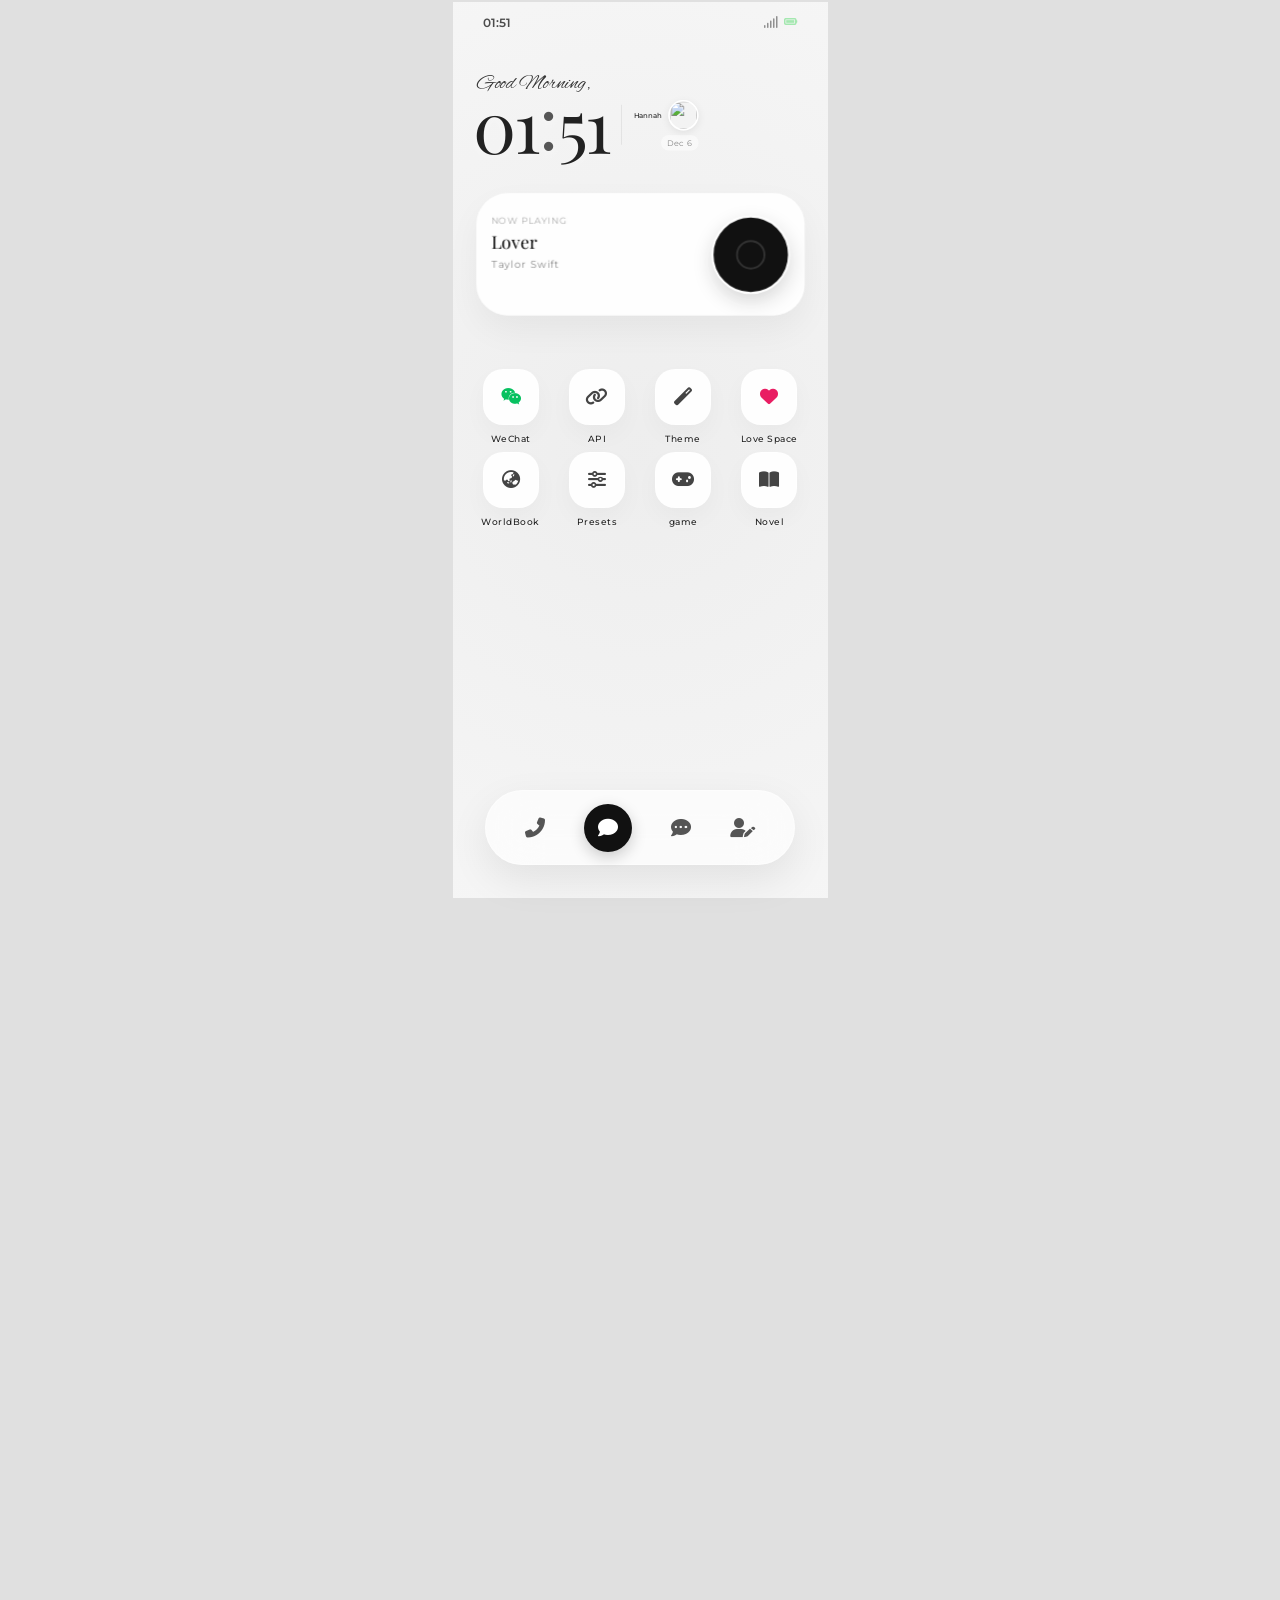
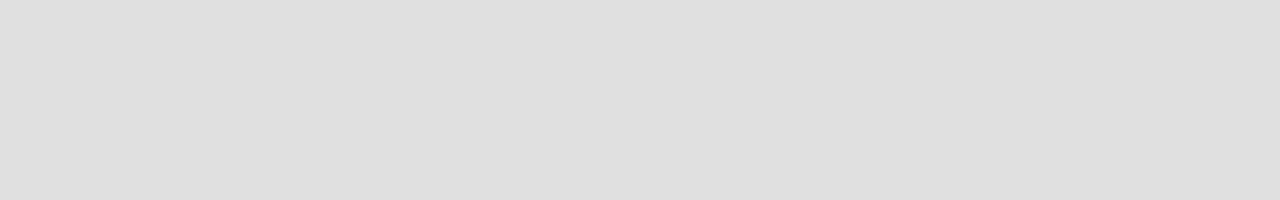
==== index.html @ 07a8fa0e "Update local files" ====
<!DOCTYPE html>
<html lang="zh-CN">
<head>
    <meta charset="UTF-8">
    <!-- 关键修改：加入 viewport-fit=cover -->
    <meta name="viewport" content="width=device-width, initial-scale=1.0, maximum-scale=1.0, user-scalable=no, viewport-fit=cover">

    <title>my Beeper</title>
    
    <!-- ... 原有的 CSS 引用 ... -->

    <!-- PWA 图标及全屏支持 -->
    <link rel="manifest" href="manifest.json">
    <meta name="apple-mobile-web-app-capable" content="yes">
    <meta name="mobile-web-app-capable" content="yes">

    <meta name="apple-mobile-web-app-status-bar-style" content="black-translucent">
    <meta name="apple-mobile-web-app-title" content="My Beeper">
    <link rel="icon" type="image/png" sizes="192x192" href="icon.png">
    <link rel="apple-touch-icon" sizes="192x192" href="icon.png">
    <!-- 外部字体和图标 -->
    <link href="https://fonts.googleapis.com/css2?family=Alex+Brush&family=Montserrat:wght@200;300;400;500;700&family=Playfair+Display:ital,wght@0,400;0,500;0,700;1,400;1,700&display=swap" rel="stylesheet">
    <link id="fa-main-css" rel="stylesheet" href="https://cdnjs.cloudflare.com/ajax/libs/font-awesome/6.4.2/css/all.min.css" crossorigin="anonymous" referrerpolicy="no-referrer">
    <script>
    (function(){
      function faLoaded(){
        var i=document.createElement('i');
        i.className='fas fa-check';
        i.style.cssText='position:fixed;visibility:hidden;top:-9999px;font-family:unset';
        document.head.appendChild(i);
        var ok=window.getComputedStyle(i,'::before').getPropertyValue('font-family').indexOf('Font Awesome')!==-1;
        document.head.removeChild(i);
        return ok;
      }
      function tryFallback(){
        if(!faLoaded()){
          var l=document.createElement('link');
          l.rel='stylesheet';
          l.href='https://cdn.jsdelivr.net/npm/@fortawesome/fontawesome-free@6.4.2/css/all.min.css';
          l.crossOrigin='anonymous';
          document.head.appendChild(l);
        }
      }
      var el=document.getElementById('fa-main-css');
      if(el){el.addEventListener('load',function(){setTimeout(tryFallback,300);});el.addEventListener('error',tryFallback);}
      else{setTimeout(tryFallback,2000);}
    })();
    </script>
    
    <!-- 本地样式表 -->
    <link rel="stylesheet" href="css/base.css">
    <link rel="stylesheet" href="css/style.css">
    <link rel="stylesheet" href="css/animations.css">
    <link rel="stylesheet" href="css/video_call.css">
    <link rel="stylesheet" href="css/music.css">
    <link rel="stylesheet" href="css/bubble.css">
    <link rel="stylesheet" href="css/modules.css">
    <link rel="stylesheet" href="css/galgame.css">
    <link rel="stylesheet" href="css/tracker.css">
    <link rel="stylesheet" href="css/novel.css">
    <link rel="stylesheet" href="css/floatpet.css">
    <link rel="stylesheet" href="css/sms_phone.css">
    <link rel="stylesheet" href="css/nexus.css">
    <link rel="stylesheet" href="css/favorites.css">
    <link rel="stylesheet" href="css/overrides.css">
    <link rel="stylesheet" href="css/desktop_sort.css">
    <link rel="stylesheet" href="css/files.css">
    <link rel="stylesheet" href="css/forum.css">
        <!-- 新增：读取 DOCX 需要的库 -->
    <script src="https://cdnjs.cloudflare.com/ajax/libs/mammoth/1.4.21/mammoth.browser.min.js" crossorigin="anonymous"></script>

    <!-- [新增] 这里专门用来放你输入的自定义CSS -->
    <style id="dynamic-custom-css"></style>
    <!-- [新增] 全局聊天 CSS (作用于所有聊天界面) -->
    <style id="dynamic-global-chat-css"></style>

</head>
<body>


    <div class="phone">
        <div class="ambient-bg"></div>
               <!-- === [韩系气泡弹出版] my beeper === -->
        <link href="https://fonts.googleapis.com/css2?family=Quicksand:wght@500;700&display=swap" rel="stylesheet">
        <div id="boot-screen">
            <div class="boot-container">
                
                <!-- 纯CSS绘制的韩系白色传呼机 -->
                <div class="white-pager">
                    
                    <!-- 🌟 新增：超明显的Q弹气泡 -->
                    <div class="pager-bubble">
                        <i class="fas fa-comment-dots"></i> new message!
                    </div>

                    <div class="wp-antenna"></div>

                    <!-- 屏幕区域 -->
                    <div class="wp-screen">
                        <!-- 两个状态：等待时 和 收到消息时 -->
                        <span class="wp-text-wait">...</span>
                        <span class="wp-text-smile">( • ᴗ • )</span>
                    </div>

                    <!-- 底部扬声器与按键 -->
                    <div class="wp-bottom">
                        <div class="wp-speaker">
                            <span></span><span></span><span></span><span></span>
                        </div>
                        <div class="wp-buttons">
                            <div class="wp-btn"></div>
                            <div class="wp-btn"></div>
                            <div class="wp-btn wp-btn-pink"></div>
                        </div>
                    </div>
                </div>

                <!-- 名字排版 (全小写韩系圆润体) -->
                <div class="boot-text-group">
                    <div class="b-main-title">my beeper</div>
                    <div class="b-sub-title">designed by weiwei</div>
                </div>

            </div>
        </div>



        <div class="status-bar" id="global-status-bar">
            <span id="sb-time-display" style="font-weight:600;"></span>
            <div style="display:flex; gap:6px; opacity:0.6;">
                <i class="fas fa-signal"></i>
                <i class="fas fa-battery-three-quarters" id="sb-battery-icon"></i>
            </div>
        </div>
                <div class="screen-container" id="screen">
            
            <!-- === 第一页 (P1): 主页 & 基础APP === -->
            <div class="page ds-flat" id="p1">
                <div class="unified-header-widget widget-4x2 sortable-item">
                    <div class="greeting-text" id="greetingText"></div>
                    <div class="clock-profile-combo">
                        <div class="time-block">
                            <span id="h">14</span><span class="time-colon">:</span><span id="m">30</span>
                        </div>
                        <div class="vertical-divider"></div>
                        <div class="profile-stack">
                            <div class="mini-profile-row">
                                <div class="editable-name" contenteditable="true">Hannah</div>
                                <div class="avatar-circle-sm" data-edit-key="avatar" onclick="triggerChangeImage(this, 'img')">
                                    <img src="https://images.unsplash.com/photo-1544005313-94ddf0286df2?q=80&w=200&auto=format&fit=crop">
                                </div>
                            </div>
                            <div class="date-pill" id="fullDate">Jan 30</div>
                        </div>
                    </div>
                </div>

                <div class="music-widget widget-4x2 sortable-item" id="home-music-widget" onclick="openMusicPlayer()">
                    <div class="music-info">
                        <div style="font-size:9px; color:#aaa; margin-bottom:5px; letter-spacing:1px;">NOW PLAYING</div>
                        <div class="music-title" id="home-music-title" contenteditable="true" onclick="event.stopPropagation()" onblur="saveHomeMusicText()">Lover</div>
                        <div class="music-artist" id="home-music-artist" contenteditable="true" onclick="event.stopPropagation()" onblur="saveHomeMusicText()">Taylor Swift</div>
                        <div class="wave-box"><div class="wave"></div><div class="wave"></div><div class="wave"></div><div class="wave"></div></div>
                    </div>
                    <div class="vinyl-record">
                        <div class="vinyl-inner" data-edit-key="music" onclick="event.stopPropagation(); triggerChangeImage(this, 'bg')"></div>
                    </div>
                </div>

                <div class="app-cell widget-1x1 sortable-item" data-app-id="wechat" onclick="openWeChatApp()"><div class="icon-box"><i class="fab fa-weixin" style="color:#07c160;"></i></div><span class="app-label">WeChat</span></div>
                <div class="app-cell widget-1x1 sortable-item" data-app-id="api" onclick="toggleSettings()"><div class="icon-box"><i class="fas fa-link"></i></div><span class="app-label">API</span></div>
                <div class="app-cell widget-1x1 sortable-item" data-app-id="theme" onclick="toggleSettings('theme')"><div class="icon-box"><i class="fas fa-magic"></i></div><span class="app-label">Theme</span></div>
                <div class="app-cell widget-1x1 sortable-item" data-app-id="lovespace" onclick="openLoveSpaceApp()"><div class="icon-box"><i class="fas fa-heart" style="color:#e91e63;"></i></div><span class="app-label">Love Space</span></div>
                <div class="app-cell widget-1x1 sortable-item" data-app-id="worldbook"><div class="icon-box"><i class="fas fa-globe-asia"></i></div><span class="app-label">WorldBook</span></div>
                <div class="app-cell widget-1x1 sortable-item" data-app-id="presets" onclick="openPresetsApp()"><div class="icon-box"><i class="fas fa-sliders-h"></i></div><span class="app-label">Presets</span></div>
                <div class="app-cell widget-1x1 sortable-item" data-app-id="game" onclick="openGameApp()"><div class="icon-box"><i class="fas fa-gamepad"></i></div><span class="app-label">game</span></div>
                <div class="app-cell widget-1x1 sortable-item" data-app-id="novel" onclick="openNovelApp()"><div class="icon-box"><i class="fas fa-book-open"></i></div><span class="app-label">Novel</span></div>
            </div>

            <!-- === 第二页 (P2): 相册 & 直播 === -->
            <div class="page ds-flat" id="p2">
                <div class="widget-4x1 sortable-item" style="text-align:center;">
                    <div class="app-label" style="font-family:'Alex Brush'; font-size:36px;" contenteditable="true">Our Memories</div>
                    <div style="font-size:10px; color:#999; letter-spacing:2px; text-transform:uppercase;">Collect Moments</div>
                </div>

                <div class="photo-stack widget-4x3 sortable-item">
                    <div class="stack-item"><img src="https://images.unsplash.com/photo-1529626455594-4ff0802cfb7e?q=80&w=200&auto=format&fit=crop" data-edit-key="photo1" onclick="triggerChangeImage(this, 'self')"></div>
                    <div class="stack-item"><img src="https://images.unsplash.com/photo-1516975080664-ed2fc6a32937?q=80&w=200&auto=format&fit=crop" data-edit-key="photo2" onclick="triggerChangeImage(this, 'self')"></div>
                    <div class="stack-item"><img src="https://images.unsplash.com/photo-1519681393784-d120267933ba?q=80&w=200&auto=format&fit=crop" data-edit-key="photo3" onclick="triggerChangeImage(this, 'self')"></div>
                </div>

                <div class="app-cell widget-1x1 sortable-item" data-app-id="pay" onclick="openPayApp()"><div class="icon-box"><i class="fas fa-qrcode"></i></div><span class="app-label">Pay</span></div>
                <div class="app-cell widget-1x1 sortable-item" data-app-id="map" onclick="openMapApp()"><div class="icon-box"><i class="fas fa-map-marker-alt"></i></div><span class="app-label">Map</span></div>
                <div class="app-cell widget-1x1 sortable-item" data-app-id="live" onclick="openLiveApp()"><div class="icon-box" style="background: #fff; border: 1px solid rgba(0,0,0,0.03); box-shadow: 0 10px 25px rgba(0,0,0,0.02);"><i class="fas fa-satellite-dish" style="color: #111;"></i></div><span class="app-label" style="font-weight:600; color:#333;">LIVE.</span></div>
                <div class="app-cell widget-1x1 sortable-item" data-app-id="cam"><div class="icon-box"><i class="fas fa-camera"></i></div><span class="app-label">Cam</span></div>
            </div>

            <!-- === 第三页 (P3): 韩系CD机 + 实用APP === -->
            <div class="page ds-flat" id="p3">
                <div class="k-mood-board widget-4x4 sortable-item">
                    <div class="k-cd-player">
                        <div class="k-disc-wrap">
                            <div class="k-disc" data-edit-key="k_cd_cover" onclick="triggerChangeImage(this, 'bg')" style="background-image: url('https://images.unsplash.com/photo-1511379938547-c1f69419868d?q=80&w=200&auto=format&fit=crop');"><div class="k-disc-center"></div></div>
                        </div>
                        <div class="k-song-info">
                            <div class="k-play-btn"><i class="fas fa-play"></i></div>
                            <div style="flex:1;">
                                <div contenteditable="true" class="k-song-title" id="p3-song">Palette</div>
                                <div contenteditable="true" class="k-artist" id="p3-artist">IU (아이유)</div>
                            </div>
                        </div>
                    </div>
                    <div class="k-polaroid">
                        <div class="k-tape"></div>
                        <div class="k-photo-frame" data-edit-key="k_polaroid_img" onclick="triggerChangeImage(this, 'bg')" style="background-image: url('https://images.unsplash.com/photo-1516483638261-f4dbaf036963?q=80&w=300&auto=format&fit=crop');"></div>
                        <div class="k-handwriting" contenteditable="true" id="p3-handwriting">Vibe ☁️</div>
                    </div>
                </div>

                <div class="app-cell widget-1x1 sortable-item" data-app-id="galgame" onclick="openGalgameApp()"><div class="icon-box"><i class="fas fa-gamepad"></i></div><span class="app-label">Galgame</span></div>
                <div class="app-cell widget-1x1 sortable-item" data-app-id="pet" onclick="openPetApp()"><div class="icon-box"><i class="fas fa-paw"></i></div><span class="app-label">Pet</span></div>
                <div class="app-cell widget-1x1 sortable-item" data-app-id="tracker" onclick="TrackerApp.open()"><div class="icon-box"><i class="fas fa-user-secret"></i></div><span class="app-label">Spy</span></div>
                <div class="app-cell widget-1x1 sortable-item" data-app-id="mihuashi" onclick="alert('画师列表...')"><div class="icon-box"><i class="fas fa-palette"></i></div><span class="app-label">Art</span></div>
                <div class="app-cell widget-1x1 sortable-item" data-app-id="divination" onclick="alert('今日运势：大吉')"><div class="icon-box"><i class="fas fa-star-half-alt"></i></div><span class="app-label">Fate</span></div>
                <div class="app-cell widget-1x1 sortable-item" data-app-id="myhome" onclick="alert('进入家园...')"><div class="icon-box"><i class="fas fa-home"></i></div><span class="app-label">Home</span></div>
                <div class="app-cell widget-1x1 sortable-item" data-app-id="calendar" onclick="alert('日历')"><div class="icon-box"><i class="fas fa-calendar"></i></div><span class="app-label">Calendar</span></div>
                <div class="app-cell widget-1x1 sortable-item" data-app-id="bubble" onclick="openBubbleApp()"><div class="icon-box"><i class="far fa-comments"></i></div><span class="app-label">Bubble</span></div>
            </div> 

            <!-- === 第四页 (P4): 生活记录 & 电子小票 === -->
            <div class="page ds-flat" id="p4">
                <div class="collection-ticker-widget widget-4x1 sortable-item" style="transform: scale(0.95); transform-origin: top center;">
                    <div class="ticker-icon"><i class="fas fa-quote-left"></i></div>
                    <div class="ticker-wrapper">
                        <div class="ticker-content">
                            <span>记得给阳台的花浇水</span><span class="dot">•</span>
                            <span>下周五去看展</span><span class="dot">•</span>
                            <span>密码 123456</span><span class="dot">•</span>
                            <span>Stay foolish</span><span class="dot">•</span>
                            <span>买猫粮</span><span class="dot">•</span>
                        </div>
                                        <div class="ticker-content">
                                            <span>记得给阳台的花浇水</span><span class="dot">·</span>
                                            <span>下周五去看展</span><span class="dot">·</span>
                                            <span>密码 123456</span><span class="dot">·</span>
                                            <span>Stay foolish</span><span class="dot">·</span>
                                            <span>买猫粮</span><span class="dot">·</span>
                                        </div>
                                    </div>
                    <div class="ticker-img-circle">
                        <img src="https://images.unsplash.com/photo-1517841905240-472988babdf9?q=80&w=200&auto=format&fit=crop" data-edit-key="p4_ticker_img" onclick="triggerChangeImage(this, 'self')">
                    </div>
                </div>

                <div class="receipt-widget short-version widget-4x3 sortable-item" style="transform: scale(0.95); transform-origin: top center;">
                    <div class="receipt-hole"></div>
                    <div class="receipt-header">
                        <div class="receipt-title">RECEIPT</div>
                        <div class="receipt-date">NO.2026-02-22</div>
                    </div>
                    <div class="receipt-divider-dashed"></div>
                    <div class="receipt-list">
                        <div class="receipt-item" onclick="openSimulatedApp('taobao')">
                            <div class="r-item-name"><span class="r-qty">01</span><span>SHOPPING (Taobao)</span></div>
                            <div class="r-item-price">OPEN <i class="fas fa-chevron-right" style="font-size:8px;"></i></div>
                        </div>
                        <div class="receipt-item" onclick="openSimulatedApp('meituan')">
                            <div class="r-item-name"><span class="r-qty">02</span><span>DELIVERY (Meituan)</span></div>
                            <div class="r-item-price">OPEN <i class="fas fa-chevron-right" style="font-size:8px;"></i></div>
                        </div>
                    </div>
                    <div class="receipt-divider-line"></div>
                    <div class="receipt-footer">
                        <div class="receipt-total"><span>TOTAL</span><span style="font-weight:700;">¥ 999.00</span></div>
                        <div class="receipt-barcode">||| || ||| | |||| || || | |||| |||</div>
                    </div>
                </div>

                <div class="app-cell widget-1x1 sortable-item" data-app-id="forum" onclick="openForumApp()"><div class="icon-box" style="background:#fff; color:#111;"><i class="fas fa-comments"></i></div><span class="app-label">Forum</span></div>
                <div class="app-cell widget-1x1 sortable-item" data-app-id="files" onclick="openFilesApp()"><div class="icon-box"><i class="far fa-folder"></i></div><span class="app-label">Files</span></div>
                <div class="app-cell widget-1x1 sortable-item" data-app-id="backpack" onclick="openBackpackApp()"><div class="icon-box"><i class="fas fa-bag-shopping" style="color:#f59e0b;"></i></div><span class="app-label">Backpack</span></div>
                <div class="app-cell widget-1x1 sortable-item" style="opacity:0.3;"><div class="icon-box" style="border:1px dashed #ccc; box-shadow:none;"><i class="fas fa-plus"></i></div></div>
            </div>

        </div>

  
     <!-- 小组件库面板 -->
        <div id="widget-library" style="z-index: 1000000000; position: absolute;">
            <div class="k-modal-header" style="border-bottom: none; padding-top: 15px; flex-shrink: 0;">
                <i class="fas fa-chevron-down" onclick="closeWidgetLibrary()" style="font-size: 18px; cursor: pointer;"></i>
                <span style="font-size: 16px; font-weight: 700;">添加小组件</span>
                <div style="width: 20px;"></div>
            </div>
            <div style="display: flex; padding: 0 16px; margin-bottom: 15px; border-bottom: 1px solid #f0f0f0; overflow-x: auto; white-space: nowrap; flex-shrink: 0;">
                <button class="wl-tab active" onclick="switchWidgetCategory('system', this)">时钟</button>
                <button class="wl-tab" onclick="switchWidgetCategory('aesthetic', this)">照片</button>
                <button class="wl-tab" onclick="switchWidgetCategory('text', this)">文字</button>
                <button class="wl-tab" onclick="switchWidgetCategory('media', this)">音乐</button>
                <button class="wl-tab" onclick="switchWidgetCategory('tool', this)">工具</button>
                <button class="wl-tab" onclick="switchWidgetCategory('custom', this)">自定义</button>
            </div>
            
           <div style="flex:1; overflow-y:auto; padding-bottom: 30px;">

                <!-- 时钟 (System -> 时钟) -->
                <div id="wl-content-system" class="wc-body-container" style="padding: 0 16px;">
                    <div class="wl-item" onclick="addWidget('k-time-carousel', 'widget-4x2')" style="grid-column: span 2;">
                        <div class="wl-preview" style="height: auto; width: 100%; border-radius: 16px; overflow: hidden; display: flex; align-items: center; justify-content: center; background: transparent; padding: 10px; box-sizing: border-box;">
                            <div style="transform: scale(0.45); transform-origin: center; pointer-events: none; width: 340px; height: 150px;">
                                <div class="k-time-carousel-widget widget-4x2" style="margin: 0; height: 100%;">
                                    <div class="tc-left">
                                        <div class="tc-time" contenteditable="true" onclick="event.stopPropagation()" onblur="if(window.DesktopSort && window.DesktopSort.saveOrder) window.DesktopSort.saveOrder()">14:30</div>
                                        <div class="tc-date" contenteditable="true" onclick="event.stopPropagation()" onblur="if(window.DesktopSort && window.DesktopSort.saveOrder) window.DesktopSort.saveOrder()">Sun, Apr 05</div>
                                    </div>
                                    <div class="tc-right">
                                       <div class="tc-img" data-edit-key="tcimg_default" onclick="event.stopPropagation(); triggerChangeImage(this, 'bg')" style="background-image:url('https://images.unsplash.com/photo-1516483638261-f4dbaf036963?q=80&w=300&auto=format&fit=crop')"></div>
                                        <div class="tc-text" contenteditable="true" onclick="event.stopPropagation()" onblur="if(window.DesktopSort && window.DesktopSort.saveOrder) window.DesktopSort.saveOrder()">Good Afternoon ☕️</div>
                                    </div>
                                </div>
                            </div>
                        </div>
                        <div class="wl-info" style="margin-top: 10px;">碎片时光 <span style="display:inline-block; margin-left:4px; padding:2px 6px; background:#f0f0f0; border-radius:4px; font-size:10px; color:#888;">4×2</span></div>
                    </div>
                    
                    <div class="wl-item" onclick="addWidget('k-dday', 'widget-2x2')">
                        <div class="wl-preview" style="height: auto; width: 100%; border-radius: 16px; overflow: hidden; display: flex; align-items: center; justify-content: center; background: transparent; padding: 10px; box-sizing: border-box;">
                            <div style="transform: scale(0.45); transform-origin: center; pointer-events: none; width: 160px; height: 160px;">
                                <div class="k-dday-widget widget-2x2" style="margin: 0; height: 100%;">
                                    <div class="k-dday-title">Anniversary</div>
                                    <div class="k-dday-days">100</div>
                                    <div class="k-dday-heart">❤️</div>
                                </div>
                            </div>
                        </div>
                        <div class="wl-info" style="margin-top: 10px;">纪念日倒数 <span style="display:inline-block; margin-left:4px; padding:2px 6px; background:#f0f0f0; border-radius:4px; font-size:10px; color:#888;">2×2</span></div>
                    </div>
                     <div class="wl-item" onclick="addWidget('unified-header', 'widget-4x2')" style="grid-column: span 2;">
                        <div class="wl-preview" style="height: auto; width: 100%; border-radius: 16px; overflow: hidden; display: flex; align-items: center; justify-content: center; background: transparent; padding: 10px; box-sizing: border-box;">
                            <div style="transform: scale(0.45); transform-origin: center; pointer-events: none; width: 340px; height: 150px;">
                                <div class="unified-header-widget widget-4x2" style="margin: 0; height: 100%;">
                                    <div class="greeting-text">Good Morning</div>
                                    <div class="clock-profile-combo">
                                        <div class="time-block">
                                            <span>14</span><span class="time-colon">:</span><span>30</span>
                                        </div>
                                        <div class="vertical-divider"></div>
                                        <div class="profile-stack">
                                            <div class="mini-profile-row">
                                                <div class="editable-name">Hannah</div>
                                                <div class="avatar-circle-sm">
                                                    <img src="https://images.unsplash.com/photo-1544005313-94ddf0286df2?q=80&w=200&auto=format&fit=crop">
                                                </div>
                                            </div>
                                            <div class="date-pill">Jan 30</div>
                                        </div>
                                    </div>
                                </div>
                            </div>
                        </div>
                        <div class="wl-info" style="margin-top: 10px;">个人主页时钟 <span style="display:inline-block; margin-left:4px; padding:2px 6px; background:#f0f0f0; border-radius:4px; font-size:10px; color:#888;">4×2</span></div>
                    </div>
                </div>

                <!-- 照片 (Aesthetic -> 照片) -->
                <div id="wl-content-aesthetic" class="wc-body-container" style="padding: 0 16px; display: none;">
                    <div class="wl-item" onclick="addWidget('k-badge', 'widget-2x2')">
                        <div class="wl-preview" style="height: auto; width: 100%; border-radius: 16px; overflow: hidden; display: flex; align-items: center; justify-content: center; background: transparent; padding: 10px; box-sizing: border-box;">
                            <div style="transform: scale(0.45); transform-origin: center; pointer-events: none; width: 160px; height: 160px;">
                                <div class="k-badge-widget widget-2x2" style="margin: 0; height: 100%;">
                                    <div class="badge-lace"></div>
                                    <div class="badge-inner" style="background-image:url('https://images.unsplash.com/photo-1534528741775-53994a69daeb?q=80&w=200&auto=format&fit=crop')"></div>
                                </div>
                            </div>
                        </div>
                        <div class="wl-info" style="margin-top: 10px;">镭射吧唧 <span style="display:inline-block; margin-left:4px; padding:2px 6px; background:#f0f0f0; border-radius:4px; font-size:10px; color:#888;">2×2</span></div>
                    </div>

                    <div class="wl-item" onclick="addWidget('k-profile-card', 'widget-4x2')" style="grid-column: span 2;">
                        <div class="wl-preview" style="height: auto; width: 100%; border-radius: 16px; overflow: hidden; display: flex; align-items: center; justify-content: center; background: transparent; padding: 10px; box-sizing: border-box;">
                            <div style="transform: scale(0.45); transform-origin: center; pointer-events: none; width: 340px; height: 150px;">
                                <div class="k-profile-card-widget widget-4x2" style="margin: 0; height: 100%;">
                                    <div class="pc-avatar-wrap">
                                        <div class="pc-avatar" style="background-image:url('https://images.unsplash.com/photo-1544005313-94ddf0286df2?q=80&w=200&auto=format&fit=crop')"></div>
                                    </div>
                                    <div class="pc-info">
                                        <div class="pc-name" contenteditable="true" onclick="event.stopPropagation()" onblur="if(window.DesktopSort && window.DesktopSort.saveOrder) window.DesktopSort.saveOrder()">Hannah</div>
                                        <div class="pc-sign" contenteditable="true" onclick="event.stopPropagation()" onblur="if(window.DesktopSort && window.DesktopSort.saveOrder) window.DesktopSort.saveOrder()">Dreamer ☁️ & Creator</div>
                                    </div>
                                    <div class="pc-tag">PROFILE</div>
                                </div>
                            </div>
                        </div>
                        <div class="wl-info" style="margin-top: 10px;">个人名片 <span style="display:inline-block; margin-left:4px; padding:2px 6px; background:#f0f0f0; border-radius:4px; font-size:10px; color:#888;">4×2</span></div>
                    </div>

                    <div class="wl-item" onclick="addWidget('k-train-ticket', 'widget-4x2')" style="grid-column: span 2;">
                        <div class="wl-preview" style="height: auto; width: 100%; border-radius: 16px; overflow: hidden; display: flex; align-items: center; justify-content: center; background: transparent; padding: 10px; box-sizing: border-box;">
                            <div style="transform: scale(0.45); transform-origin: center; pointer-events: none; width: 340px; height: 150px;">
                                <div class="k-train-ticket-widget widget-4x2" style="margin: 0; height: 100%;">
                                    <div class="tt-top"><span>Train Ticket</span><span>No.0824</span></div>
                                    <div class="tt-middle"><div class="tt-station">Reality</div><div class="tt-arrow">➔</div><div class="tt-station">Dream</div></div>
                                    <div class="tt-bottom">DATE: 2026.04.05</div>
                                </div>
                            </div>
                        </div>
                        <div class="wl-info">复古列车票 (4x2)</div>
                    </div>
                    
                    <div class="wl-item" onclick="addWidget('k-photocard', 'widget-2x3')">
                        <div class="wl-preview" style="height: auto; width: 100%; border-radius: 16px; overflow: hidden; display: flex; align-items: center; justify-content: center; background: transparent; padding: 10px; box-sizing: border-box;">
                            <div style="transform: scale(0.45); transform-origin: center; pointer-events: none; width: 160px; height: 230px;">
                                <div class="k-photocard-widget widget-2x3" style="margin: 0; height: 100%;">
                                    <div class="pc-img" style="background-image: url('https://images.unsplash.com/photo-1534528741775-53994a69daeb?q=80&w=200');"></div>
                                    <div class="pc-name">Love</div>
                                </div>
                            </div>
                        </div>
                        <div class="wl-info">镭射小卡 (2x3)</div>
                    </div>

                    <div class="wl-item" onclick="addWidget('k-four-cuts', 'widget-2x4')">
                        <div class="wl-preview" style="height: auto; width: 100%; border-radius: 16px; overflow: hidden; display: flex; align-items: center; justify-content: center; background: transparent; padding: 10px; box-sizing: border-box;">
                            <div style="transform: scale(0.45); transform-origin: center; pointer-events: none; width: 160px; height: 310px;">
                                <div class="k-four-cuts-widget widget-2x4" style="margin: 0; height: 100%;">
                                    <div class="fc-photo" style="background-image: url('https://images.unsplash.com/photo-1517841905240-472988babdf9?q=80&w=200');"></div>
                                    <div class="fc-photo" style="background-image: url('https://images.unsplash.com/photo-1529626455594-4ff0802cfb7e?q=80&w=200');"></div>
                                    <div class="fc-photo" style="background-image: url('https://images.unsplash.com/photo-1516975080664-ed2fc6a32937?q=80&w=200');"></div>
                                    <div class="fc-photo" style="background-image: url('https://images.unsplash.com/photo-1519681393784-d120267933ba?q=80&w=200');"></div>
                                    <div class="fc-text">Life 4 Cuts</div>
                                </div>
                            </div>
                        </div>
                        <div class="wl-info" style="margin-top: 10px;">人生四格 <span style="display:inline-block; margin-left:4px; padding:2px 6px; background:#f0f0f0; border-radius:4px; font-size:10px; color:#888;">2×4</span></div>
                    </div>
                    <div class="wl-item" onclick="addWidget('k-scrapbook', 'widget-4x3')" style="grid-column: span 2;">
                        <div class="wl-preview" style="height: auto; width: 100%; border-radius: 16px; overflow: hidden; display: flex; align-items: center; justify-content: center; background: transparent; padding: 10px; box-sizing: border-box;">
                            <div style="transform: scale(0.45); transform-origin: center; pointer-events: none; width: 340px; height: 230px;">
                                <div class="k-scrapbook-widget widget-4x3" style="margin: 0; height: 100%;">
                                    <div class="sb-title">Memory</div>
                                    <div class="sb-text">Good times with you. We made it happen!</div>
                                    <div class="sb-tape"></div>
                                    <div class="sb-photo" style="background-image: url('https://images.unsplash.com/photo-1490730141103-6cac27aaab94?q=80&w=300');"></div>
                                </div>
                            </div>
                        </div>
                        <div class="wl-info" style="margin-top: 10px;">撕纸手账 <span style="display:inline-block; margin-left:4px; padding:2px 6px; background:#f0f0f0; border-radius:4px; font-size:10px; color:#888;">4×3</span></div>
                    </div>
                    <div class="wl-item" onclick="addWidget('k-keyring', 'widget-2x3')">
                        <div class="wl-preview" style="height: auto; width: 100%; border-radius: 16px; overflow: hidden; display: flex; align-items: center; justify-content: center; background: transparent; padding: 10px; box-sizing: border-box;">
                            <div style="transform: scale(0.45); transform-origin: center; pointer-events: none; width: 160px; height: 230px;">
                                <div class="k-keyring-widget widget-2x3" style="margin: 0; height: 100%;">
                                    <div class="kr-ring"></div>
                                    <div class="kr-hole"></div>
                                    <div class="kr-img" style="background-image: url('https://images.unsplash.com/photo-1534528741775-53994a69daeb?q=80&w=200');"></div>
                                    <div class="kr-text">Love It!</div>
                                </div>
                            </div>
                        </div>
                        <div class="wl-info" style="margin-top: 10px;">亚克力钥匙扣 <span style="display:inline-block; margin-left:4px; padding:2px 6px; background:#f0f0f0; border-radius:4px; font-size:10px; color:#888;">2×3</span></div>
                    </div>
                    <div class="wl-item" onclick="addWidget('k-journal', 'widget-2x2')">
                        <div class="wl-preview" style="height: auto; width: 100%; border-radius: 16px; overflow: hidden; display: flex; align-items: center; justify-content: center; background: transparent; padding: 10px; box-sizing: border-box;">
                            <div style="transform: scale(0.45); transform-origin: center; pointer-events: none; width: 160px; height: 160px;">
                                <div class="k-journal-widget widget-2x2" style="margin: 0; height: 100%;">
                                    <div class="k-j-img" style="background-image: url('https://images.unsplash.com/photo-1505682614136-0a12f9f7beea?q=80&w=200&auto=format&fit=crop');"></div>
                                    <div class="k-j-text">"Make it happen."</div>
                                    <div class="k-j-date">2026.04.05</div>
                                </div>
                            </div>
                        </div>
                        <div class="wl-info" style="margin-top: 10px;">图文日记 <span style="display:inline-block; margin-left:4px; padding:2px 6px; background:#f0f0f0; border-radius:4px; font-size:10px; color:#888;">2×2</span></div>
                    </div>
                    <div class="wl-item" onclick="addWidget('k-ticket', 'widget-4x2')" style="grid-column: span 2;">
                        <div class="wl-preview" style="height: auto; width: 100%; border-radius: 16px; overflow: hidden; display: flex; align-items: center; justify-content: center; background: transparent; padding: 10px; box-sizing: border-box;">
                            <div style="transform: scale(0.45); transform-origin: center; pointer-events: none; width: 340px; height: 150px;">
                                <div class="k-ticket-widget widget-4x2" style="margin: 0; height: 100%;">
                                    <div class="k-t-img" style="background-image: url('https://images.unsplash.com/photo-1544928147-79a2dbc1f389?q=80&w=200&auto=format&fit=crop');"></div>
                                    <div class="k-t-info">
                                        <div class="k-t-header">ADMIT ONE</div>
                                        <div class="k-t-title">Exhibition</div>
                                        <div class="k-t-date">Date: 2026.10.24</div>
                                        <div class="k-t-barcode">||| | || ||| || |</div>
                                    </div>
                                </div>
                            </div>
                        </div>
                        <div class="wl-info" style="margin-top: 10px;">入场券 <span style="display:inline-block; margin-left:4px; padding:2px 6px; background:#f0f0f0; border-radius:4px; font-size:10px; color:#888;">4×2</span></div>
                    </div>
                    <div class="wl-item" onclick="addWidget('k-polaroid', 'widget-2x3')">
                        <div class="wl-preview" style="height: auto; width: 100%; border-radius: 16px; overflow: hidden; display: flex; align-items: center; justify-content: center; background: transparent; padding: 10px; box-sizing: border-box;">
                            <div style="transform: scale(0.45); transform-origin: center; pointer-events: none; width: 160px; height: 230px;">
                                <div class="k-polaroid-widget widget-2x3" style="margin: 0; height: 100%;">
                                    <div class="k-tape-top"></div>
                                    <div class="k-photo-img" style="background-image: url('https://images.unsplash.com/photo-1516483638261-f4dbaf036963?q=80&w=300&auto=format&fit=crop');"></div>
                                    <div class="k-handwriting-text">Smile!</div>
                                </div>
                            </div>
                        </div>
                        <div class="wl-info" style="margin-top: 10px;">韩系拍立得 <span style="display:inline-block; margin-left:4px; padding:2px 6px; background:#f0f0f0; border-radius:4px; font-size:10px; color:#888;">2×3</span></div>
                    </div>
                    <div class="wl-item" onclick="addWidget('photo-stack', 'widget-4x3')" style="grid-column: span 2;">
                        <div class="wl-preview" style="height: auto; width: 100%; border-radius: 16px; overflow: hidden; display: flex; align-items: center; justify-content: center; background: transparent; padding: 10px; box-sizing: border-box;">
                            <div style="transform: scale(0.45); transform-origin: center; pointer-events: none; width: 340px; height: 230px;">
                                <div class="photo-stack widget-4x3" style="margin: 0; height: 100%;">
                                    <div class="stack-item"><img src="https://images.unsplash.com/photo-1529626455594-4ff0802cfb7e?q=80&w=200&auto=format&fit=crop"></div>
                                    <div class="stack-item"><img src="https://images.unsplash.com/photo-1516975080664-ed2fc6a32937?q=80&w=200&auto=format&fit=crop"></div>
                                    <div class="stack-item"><img src="https://images.unsplash.com/photo-1519681393784-d120267933ba?q=80&w=200&auto=format&fit=crop"></div>
                                </div>
                            </div>
                        </div>
                        <div class="wl-info" style="margin-top: 10px;">照片堆叠 <span style="display:inline-block; margin-left:4px; padding:2px 6px; background:#f0f0f0; border-radius:4px; font-size:10px; color:#888;">4×3</span></div>
                    </div>
                </div>

                <!-- 文字 (Text -> 文字) -->
                <div id="wl-content-text" class="wc-body-container" style="padding: 0 16px; display: none;">
                    <div class="wl-item" onclick="addWidget('k-envelope', 'widget-4x2')" style="grid-column: span 2;">
                        <div class="wl-preview" style="height: auto; width: 100%; border-radius: 16px; overflow: hidden; display: flex; align-items: center; justify-content: center; background: transparent; padding: 10px; box-sizing: border-box;">
                            <div style="transform: scale(0.45); transform-origin: center; pointer-events: none; width: 340px; height: 150px;">
                                <div class="k-envelope-widget widget-4x2" style="margin: 0; height: 100%;">
                                    <div class="ev-text">To: My Dear</div>
                                    <div class="ev-text">From: Yours</div>
                                    <div class="ev-message">Always with you.</div>
                                    <div class="ev-seal">W</div>
                                </div>
                            </div>
                        </div>
                        <div class="wl-info">火漆印章信封 (4x2)</div>
                    </div>

                    <div class="wl-item" onclick="addWidget('k-planner', 'widget-4x3')" style="grid-column: span 2;">
                        <div class="wl-preview" style="height: auto; width: 100%; border-radius: 16px; overflow: hidden; display: flex; align-items: center; justify-content: center; background: transparent; padding: 10px; box-sizing: border-box;">
                            <div style="transform: scale(0.45); transform-origin: center; pointer-events: none; width: 340px; height: 230px;">
                                <div class="k-planner-widget widget-4x3" style="margin: 0; height: 100%;">
                                    <div class="pl-header">
                                        <div class="pl-polaroid">
                                            <div class="pl-tape"></div>
                                            <div class="pl-polaroid-img" style="background-image: url('https://images.unsplash.com/photo-1505682614136-0a12f9f7beea?q=80&w=200');"></div>
                                        </div>
                                        <div class="pl-title">My Daily Plan</div>
                                    </div>
                                    <div class="pl-lines">
                                        <div class="pl-line">1. Wake up early</div>
                                        <div class="pl-line">2. Drink coffee</div>
                                        <div class="pl-line">3. Be happy</div>
                                    </div>
                                </div>
                            </div>
                        </div>
                        <div class="wl-info">网格手帐 (4x3)</div>
                    </div>

                    <div class="wl-item" onclick="addWidget('k-todo', 'widget-4x2')" style="grid-column: span 2;">
                        <div class="wl-preview" style="height: auto; width: 100%; border-radius: 16px; overflow: hidden; display: flex; align-items: center; justify-content: center; background: transparent; padding: 10px; box-sizing: border-box;">
                            <div style="transform: scale(0.45); transform-origin: center; pointer-events: none; width: 340px; height: 150px;">
                                <div class="k-todo-widget widget-4x2" style="margin: 0; height: 100%;">
                                    <div class="k-todo-tape"></div>
                                    <div class="k-todo-title">📝 TO-DO LIST</div>
                                    <div class="k-todo-list">
                                        <div class="k-todo-item"><div class="k-todo-check checked">✓</div><div class="k-todo-text">Buy some coffee</div></div>
                                        <div class="k-todo-item"><div class="k-todo-check">✓</div><div class="k-todo-text">Read a book</div></div>
                                        <div class="k-todo-item"><div class="k-todo-check">✓</div><div class="k-todo-text">Call Mom</div></div>
                                    </div>
                                </div>
                            </div>
                        </div>
                        <div class="wl-info" style="margin-top: 10px;">碎碎念便签 <span style="display:inline-block; margin-left:4px; padding:2px 6px; background:#f0f0f0; border-radius:4px; font-size:10px; color:#888;">4×2</span></div>
                    </div>
                    <div class="wl-item" onclick="addWidget('collection-ticker', 'widget-4x1')" style="grid-column: span 2;">
                        <div class="wl-preview" style="height: auto; width: 100%; border-radius: 16px; overflow: hidden; display: flex; align-items: center; justify-content: center; background: transparent; padding: 10px; box-sizing: border-box;">
                            <div style="transform: scale(0.45); transform-origin: center; pointer-events: none; width: 340px; height: 70px;">
                                <div class="collection-ticker-widget widget-4x1" style="margin: 0; height: 100%;">
                                    <div class="ticker-icon"><i class="fas fa-quote-left"></i></div>
                                    <div class="ticker-wrapper">
                                        <div class="ticker-content">
                                            <span>记得给阳台的花浇水</span><span class="dot">•</span>
                                            <span>下周五去看展</span><span class="dot">•</span>
                                            <span>密码 123456</span><span class="dot">•</span>
                                            <span>Stay foolish</span><span class="dot">•</span>
                                            <span>买猫粮</span><span class="dot">•</span>
                                        </div>
                                        <div class="ticker-content">
                                            <span>记得给阳台的花浇水</span><span class="dot">•</span>
                                            <span>下周五去看展</span><span class="dot">•</span>
                                            <span>密码 123456</span><span class="dot">•</span>
                                            <span>Stay foolish</span><span class="dot">•</span>
                                            <span>买猫粮</span><span class="dot">•</span>
                                        </div>
                                    </div>
                                    <div class="ticker-img-circle">
                                        <img src="https://images.unsplash.com/photo-1517841905240-472988babdf9?q=80&w=200&auto=format&fit=crop">
                                    </div>
                                </div>
                            </div>
                        </div>
                        <div class="wl-info" style="margin-top: 10px;">滚动便签 <span style="display:inline-block; margin-left:4px; padding:2px 6px; background:#f0f0f0; border-radius:4px; font-size:10px; color:#888;">4×1</span></div>
                    </div>
                </div>

                <!-- 音乐 (Media -> 音乐) -->
                <div id="wl-content-media" class="wc-body-container" style="padding: 0 16px; display: none;">
                    <div class="wl-item" onclick="addWidget('k-cdcase', 'widget-2x2')">
                        <div class="wl-preview" style="height: auto; width: 100%; border-radius: 16px; overflow: hidden; display: flex; align-items: center; justify-content: center; background: transparent; padding: 10px; box-sizing: border-box;">
                            <div style="transform: scale(0.45); transform-origin: center; pointer-events: none; width: 160px; height: 160px;">
                                <div class="k-cdcase-widget widget-2x2" style="margin: 0; height: 100%;">
                                    <div class="cd-spine"></div>
                                    <div class="cd-cover" style="background-image: url('https://images.unsplash.com/photo-1614613535308-eb5fbd3d2c17?q=80&w=200');">
                                        <div class="cd-marker">VOL.1</div>
                                    </div>
                                </div>
                            </div>
                        </div>
                        <div class="wl-info">透明CD盒 (2x2)</div>
                    </div>

                    <div class="wl-item" onclick="addWidget('k-cassette', 'widget-4x2')" style="grid-column: span 2;">
                        <div class="wl-preview" style="height: auto; width: 100%; border-radius: 16px; overflow: hidden; display: flex; align-items: center; justify-content: center; background: transparent; padding: 10px; box-sizing: border-box;">
                            <div style="transform: scale(0.45); transform-origin: center; pointer-events: none; width: 340px; height: 150px;">
                                <div class="k-cassette-widget widget-4x2" style="margin: 0; height: 100%;">
                                    <div class="c-sticker">
                                        <div class="c-img" style="background-image:url('https://images.unsplash.com/photo-1500530855697-b586d89ba3ee?q=80&w=400')"></div>
                                        <div class="c-hole"></div>
                                        <div class="c-text">Y2K MIXTAPE</div>
                                        <div class="c-hole"></div>
                                    </div>
                                </div>
                            </div>
                        </div>
                        <div class="wl-info" style="margin-top: 10px;">Y2K 透明磁带 <span style="display:inline-block; margin-left:4px; padding:2px 6px; background:#f0f0f0; border-radius:4px; font-size:10px; color:#888;">4×2</span></div>
                    </div>
                    <div class="wl-item" onclick="addWidget('music-card', 'widget-4x2')" style="grid-column: span 2;">
                        <div class="wl-preview" style="height: auto; width: 100%; border-radius: 16px; overflow: hidden; display: flex; align-items: center; justify-content: center; background: transparent; padding: 10px; box-sizing: border-box;">
                            <div style="transform: scale(0.45); transform-origin: center; pointer-events: none; width: 340px; height: 150px;">
                                <div class="music-widget widget-4x2" style="margin: 0; height: 100%;">
                                    <div class="music-info">
                                        <div style="font-size:9px; color:#aaa; margin-bottom:5px; letter-spacing:1px;">NOW PLAYING</div>
                                        <div class="music-title">Lover</div>
                                        <div class="music-artist">Taylor Swift</div>
                                        <div class="wave-box"><div class="wave"></div><div class="wave"></div><div class="wave"></div><div class="wave"></div></div>
                                    </div>
                                    <div class="vinyl-record">
                                        <div class="vinyl-inner"></div>
                                    </div>
                                </div>
                            </div>
                        </div>
                        <div class="wl-info" style="margin-top: 10px;">音乐播放器 <span style="display:inline-block; margin-left:4px; padding:2px 6px; background:#f0f0f0; border-radius:4px; font-size:10px; color:#888;">4×2</span></div>
                    </div>
                    <div class="wl-item" onclick="addWidget('k-mood-board', 'widget-4x4')" style="grid-column: span 2;">
                        <div class="wl-preview" style="height: auto; width: 100%; border-radius: 16px; overflow: hidden; display: flex; align-items: center; justify-content: center; background: transparent; padding: 10px; box-sizing: border-box;">
                            <div style="transform: scale(0.45); transform-origin: center; pointer-events: none; width: 340px; height: 310px;">
                                <div class="k-mood-board widget-4x4" style="margin: 0; height: 100%;">
                                    <div class="k-cd-player">
                                        <div class="k-disc-wrap">
                                            <div class="k-disc" style="background-image: url('https://images.unsplash.com/photo-1511379938547-c1f69419868d?q=80&w=200&auto=format&fit=crop');"><div class="k-disc-center"></div></div>
                                        </div>
                                        <div class="k-song-info">
                                            <div class="k-play-btn"><i class="fas fa-play"></i></div>
                                            <div style="flex:1;">
                                                <div class="k-song-title">Palette</div>
                                                <div class="k-artist">IU (아이유)</div>
                                            </div>
                                        </div>
                                    </div>
                                    <div class="k-polaroid">
                                        <div class="k-tape"></div>
                                        <div class="k-photo-frame" style="background-image: url('https://images.unsplash.com/photo-1516483638261-f4dbaf036963?q=80&w=300&auto=format&fit=crop');"></div>
                                        <div class="k-handwriting">Vibe ☁️</div>
                                    </div>
                                </div>
                            </div>
                        </div>
                        <div class="wl-info" style="margin-top: 10px;">韩系情绪板 <span style="display:inline-block; margin-left:4px; padding:2px 6px; background:#f0f0f0; border-radius:4px; font-size:10px; color:#888;">4×4</span></div>
                    </div>
                </div>

                <!-- 工具 -->
                <div id="wl-content-tool" class="wc-body-container" style="padding: 0 16px; display: none;">
                        <div class="wl-item" onclick="addWidget('k-gameboy', 'widget-4x2')" style="grid-column: span 2;">
                        <div class="wl-preview" style="height: auto; width: 100%; border-radius: 16px; overflow: hidden; display: flex; align-items: center; justify-content: center; background: transparent; padding: 10px; box-sizing: border-box;">
                            <div style="transform: scale(0.6); transform-origin: center; pointer-events: none; width: 340px; height: 150px;">
                                <div class="k-gameboy-widget widget-4x2" style="margin: 0; width: 100%; height: 100px;">
                                    <div class="gb-screen-container">
                                        <div class="gb-screen" style="background-image:url('https://images.unsplash.com/photo-1550745165-9bc0b252726f?q=80&w=300&auto=format&fit=crop')"></div>
                                    </div>
                                    <div class="gb-controls">
                                        <div class="gb-dpad"><div class="gb-dpad-center"></div></div>
                                        <div class="gb-buttons">
                                            <div class="gb-btn-wrap"><div class="gb-btn"></div></div>
                                            <div class="gb-btn-wrap"><div class="gb-btn"></div></div>
                                            <div class="gb-btn-wrap"><div class="gb-btn" style="background:#555;"></div></div>
                                            <div class="gb-btn-wrap"><div class="gb-btn" style="background:#555;"></div></div>
                                        </div>
                                    </div>
                                    <div class="gb-speaker" style="display:none;"></div>
                                </div>
                            </div>
                        </div>
                            <div class="wl-info" style="margin-top: 10px;">掌上游戏机 <span style="display:inline-block; margin-left:4px; padding:2px 6px; background:#f0f0f0; border-radius:4px; font-size:10px; color:#888;">4×2</span></div>
                        </div>

                        <div class="wl-item" onclick="addWidget('k-cafe-stamp', 'widget-4x2')" style="grid-column: span 2;">
                        <div class="wl-preview" style="height: auto; width: 100%; border-radius: 16px; overflow: hidden; display: flex; align-items: center; justify-content: center; background: transparent; padding: 10px; box-sizing: border-box;">
                            <div style="transform: scale(0.45); transform-origin: center; pointer-events: none; width: 340px; height: 150px;">
                                <div class="k-cafe-stamp-widget widget-4x2" style="margin: 0; height: 100%;">
                                    <div class="c-left">
                                        <div class="c-title">My Daily Cafe</div>
                                        <div class="c-stamps">
                                            <div class="c-stamp-circle stamped"></div><div class="c-stamp-circle stamped"></div><div class="c-stamp-circle stamped"></div><div class="c-stamp-circle"></div>
                                            <div class="c-stamp-circle"></div><div class="c-stamp-circle"></div><div class="c-stamp-circle"></div><div class="c-stamp-circle"></div>
                                        </div>
                                    </div>
                                    <div class="c-right" style="background-image: url('https://images.unsplash.com/photo-1509042239860-f550ce710b93?q=80&w=200');"></div>
                                </div>
                            </div>
                        </div>
                        <div class="wl-info">咖啡集点卡 (4x2)</div>
                    </div>

                    <div class="wl-item" onclick="addWidget('k-mood', 'widget-2x2')">
                        <div class="wl-preview" style="height: auto; width: 100%; border-radius: 16px; overflow: hidden; display: flex; align-items: center; justify-content: center; background: transparent; padding: 10px; box-sizing: border-box;">
                            <div style="transform: scale(0.45); transform-origin: center; pointer-events: none; width: 160px; height: 160px;">
                                <div class="k-mood-widget widget-2x2" style="margin: 0; height: 100%;">
                                    <div>
                                        <div class="k-mood-emoji">☁️</div>
                                        <div class="k-mood-text">Feeling Good</div>
                                    </div>
                                </div>
                            </div>
                        </div>
                        <div class="wl-info" style="margin-top: 10px;">每日情绪 <span style="display:inline-block; margin-left:4px; padding:2px 6px; background:#f0f0f0; border-radius:4px; font-size:10px; color:#888;">2×2</span></div>
                    </div>
                    <div class="wl-item" onclick="addWidget('receipt-short', 'widget-4x3')" style="grid-column: span 2;">
                        <div class="wl-preview" style="height: auto; width: 100%; border-radius: 16px; overflow: hidden; display: flex; align-items: center; justify-content: center; background: transparent; padding: 10px; box-sizing: border-box;">
                            <div style="transform: scale(0.45); transform-origin: center; pointer-events: none; width: 340px; height: 150px;">
                                <div class="receipt-widget short-version widget-4x3" style="margin: 0; height: 100%; transform: scale(0.95); transform-origin: top center;">
                                    <div class="receipt-hole"></div>
                                    <div class="receipt-header">
                                        <div class="receipt-title">RECEIPT</div>
                                        <div class="receipt-date">NO.2026-02-22</div>
                                    </div>
                                    <div class="receipt-divider-dashed"></div>
                                    <div class="receipt-list">
                                        <div class="receipt-item">
                                            <div class="r-item-name"><span class="r-qty">01</span><span>SHOPPING (Taobao)</span></div>
                                            <div class="r-item-price">OPEN <i class="fas fa-chevron-right" style="font-size:8px;"></i></div>
                                        </div>
                                        <div class="receipt-item">
                                            <div class="r-item-name"><span class="r-qty">02</span><span>DELIVERY (Meituan)</span></div>
                                            <div class="r-item-price">OPEN <i class="fas fa-chevron-right" style="font-size:8px;"></i></div>
                                        </div>
                                    </div>
                                    <div class="receipt-divider-line"></div>
                                    <div class="receipt-footer">
                                        <div class="receipt-total"><span>TOTAL</span><span style="font-weight:700;">¥ 999.00</span></div>
                                        <div class="receipt-barcode">||| || ||| | |||| || || | |||| |||</div>
                                    </div>
                                </div>
                            </div>
                        </div>
                        <div class="wl-info" style="margin-top: 10px;">购物小票 <span style="display:inline-block; margin-left:4px; padding:2px 6px; background:#f0f0f0; border-radius:4px; font-size:10px; color:#888;">4×3</span></div>
                    </div>
                                        <!-- 新增：透明咖啡小票 -->
                    <div class="wl-item" onclick="addWidget('k-receipt-clear', 'widget-2x3')">
                        <div class="wl-preview" style="height: auto; width: 100%; border-radius: 16px; overflow: hidden; display: flex; align-items: center; justify-content: center; background: transparent; padding: 10px; box-sizing: border-box;">
                            <div style="transform: scale(0.45); transform-origin: center; pointer-events: none; width: 160px; height: 230px;">
                                <div class="k-receipt-clear-widget widget-2x3" style="margin: 0; height: 100%;">
                                    <div class="k-rc-barcode">||| || |</div>
                                    <div class="k-rc-img" style="background-image: url('https://images.unsplash.com/photo-1509042239860-f550ce710b93?q=80&w=200');"></div>
                                    <div class="k-rc-text"><span>ORDER:</span><span>Life</span></div>
                                    <div class="k-rc-dash"></div>
                                </div>
                            </div>
                        </div>
                        <div class="wl-info">透明小票 <span style="display:inline-block; margin-left:4px; padding:2px 6px; background:#f0f0f0; border-radius:4px; font-size:10px; color:#888;">2×3</span></div>
                    </div>

                    <!-- 新增：情绪日历立牌 -->
                    <div class="wl-item" onclick="addWidget('k-mood-stand', 'widget-2x2')">
                        <div class="wl-preview" style="height: auto; width: 100%; border-radius: 16px; overflow: hidden; display: flex; align-items: center; justify-content: center; background: transparent; padding: 10px; box-sizing: border-box;">
                            <div style="transform: scale(0.45); transform-origin: center; pointer-events: none; width: 160px; height: 160px;">
                                <div class="k-mood-stand-widget widget-2x2" style="margin: 0; height: 100%;">
                                    <div class="k-ms-top"><div class="k-ms-date">24</div><div class="k-ms-img" style="background-image: url('https://images.unsplash.com/photo-1534528741775-53994a69daeb?q=80&w=200');"></div></div>
                                    <div class="k-ms-bottom">GOOD TODAY</div>
                                </div>
                            </div>
                        </div>
                        <div class="wl-info">日历立牌 <span style="display:inline-block; margin-left:4px; padding:2px 6px; background:#f0f0f0; border-radius:4px; font-size:10px; color:#888;">2×2</span></div>
                    </div>

                    <!-- 新增：亚克力唱片封套 -->
                    <div class="wl-item" onclick="addWidget('k-acrylic-cd', 'widget-4x2')" style="grid-column: span 2;">
                        <div class="wl-preview" style="height: auto; width: 100%; border-radius: 16px; overflow: hidden; display: flex; align-items: center; justify-content: center; background: transparent; padding: 10px; box-sizing: border-box;">
                            <div style="transform: scale(0.45); transform-origin: center; pointer-events: none; width: 340px; height: 150px;">
                                <div class="k-acrylic-cd-widget widget-4x2" style="margin: 0; height: 100%;">
                                    <div class="k-acd-cover" style="background-image: url('https://images.unsplash.com/photo-1493225255756-d9584f8606e9?q=80&w=200');"></div>
                                    <div class="k-acd-info">
                                        <div class="k-acd-title">Ditto</div><div class="k-acd-artist">NewJeans</div><div class="k-acd-bar"></div>
                                    </div>
                                </div>
                            </div>
                        </div>
                        <div class="wl-info">亚克力唱片 <span style="display:inline-block; margin-left:4px; padding:2px 6px; background:#f0f0f0; border-radius:4px; font-size:10px; color:#888;">4×2</span></div>
                    </div>

                    <!-- 新增：描图纸手账拼接 -->
                    <div class="wl-item" onclick="addWidget('k-tracing-scrapbook', 'widget-4x3')" style="grid-column: span 2;">
                        <div class="wl-preview" style="height: auto; width: 100%; border-radius: 16px; overflow: hidden; display: flex; align-items: center; justify-content: center; background: transparent; padding: 10px; box-sizing: border-box;">
                            <div style="transform: scale(0.45); transform-origin: center; pointer-events: none; width: 340px; height: 230px;">
                                <div class="k-tracing-scrapbook-widget widget-4x3" style="margin: 0; height: 100%;">
                                    <div class="k-ts-paper k-ts-paper1"><div class="k-ts-text">Gift.</div></div>
                                    <div class="k-ts-paper k-ts-paper2"><div class="k-ts-tape"></div><div class="k-ts-img" style="background-image: url('https://images.unsplash.com/photo-1529626455594-4ff0802cfb7e?q=80&w=200');"></div></div>
                                </div>
                            </div>
                        </div>
                        <div class="wl-info">描图纸手账 <span style="display:inline-block; margin-left:4px; padding:2px 6px; background:#f0f0f0; border-radius:4px; font-size:10px; color:#888;">4×3</span></div>
                    </div>

                    <!-- 新增：横版主页风 -->
                    <div class="wl-item" onclick="addWidget('k-banner-profile', 'widget-4x3')" style="grid-column: span 2;">
                        <div class="wl-preview" style="height: auto; width: 100%; border-radius: 16px; overflow: hidden; display: flex; align-items: center; justify-content: center; background: transparent; padding: 10px; box-sizing: border-box;">
                            <div style="transform: scale(0.45); transform-origin: center; pointer-events: none; width: 340px; height: 230px;">
                                <div class="k-banner-profile-widget widget-4x3" style="margin: 0; height: 100%;">
                                    <div class="k-bp-banner" style="background-image: url('https://images.unsplash.com/photo-1505682614136-0a12f9f7beea?q=80&w=400');"></div>
                                    <div class="k-bp-avatar" style="background-image: url('https://images.unsplash.com/photo-1544005313-94ddf0286df2?q=80&w=200');"></div>
                                    <div class="k-bp-info"><div class="k-bp-name">Hannah Kim</div><div class="k-bp-bio">Art Director</div></div>
                                </div>
                            </div>
                        </div>
                        <div class="wl-info">透明主页卡 <span style="display:inline-block; margin-left:4px; padding:2px 6px; background:#f0f0f0; border-radius:4px; font-size:10px; color:#888;">4×3</span></div>
                    </div>

                    <!-- 新增：双人气泡对话 -->
                    <div class="wl-item" onclick="addWidget('k-dialogue-bubbles', 'widget-4x2')" style="grid-column: span 2;">
                        <div class="wl-preview" style="height: auto; width: 100%; border-radius: 16px; overflow: hidden; display: flex; align-items: center; justify-content: center; background: transparent; padding: 10px; box-sizing: border-box;">
                            <div style="transform: scale(0.45); transform-origin: center; pointer-events: none; width: 340px; height: 150px;">
                                <div class="k-dialogue-bubbles-widget widget-4x2" style="margin: 0; height: 100%;">
                                    <div class="k-db-row left"><div class="k-db-avatar" style="background-image: url('https://images.unsplash.com/photo-1544005313-94ddf0286df2?q=80&w=100');"></div><div class="k-db-bubble">今天天气真好呀 ☁️</div></div>
                                    <div class="k-db-row right"><div class="k-db-avatar" style="background-image: url('https://images.unsplash.com/photo-1529626455594-4ff0802cfb7e?q=80&w=100');"></div><div class="k-db-bubble">去海边走走？</div></div>
                                </div>
                            </div>
                        </div>
                        <div class="wl-info">气泡对话 <span style="display:inline-block; margin-left:4px; padding:2px 6px; background:#f0f0f0; border-radius:4px; font-size:10px; color:#888;">4×2</span></div>
                    </div>

</div>

                <!-- 自定义 (Custom) -->
                <div id="wl-content-custom" class="wc-body-container" style="padding: 0 16px; display: none;">
                    <div style="background: #fff; border-radius: 16px; padding: 20px; box-shadow: 0 4px 15px rgba(0,0,0,0.05); margin-bottom: 20px;">
                        <div style="font-size: 14px; font-weight: 700; color: #333; margin-bottom: 15px;">✨ 创建自定义小组件</div>
                        
                        <div class="form-group">
                            <label>1. 选择类型</label>
                            <select id="custom-widget-type" style="width:100%; border:1px solid #eee; border-radius:12px; padding:10px; font-size:13px; outline:none; background:#fafafa; margin-bottom: 10px;" onchange="if(window.toggleCustomWidgetType) window.toggleCustomWidgetType(this.value)">
                                <option value="image">图片小组件</option>
                                <option value="code">代码小组件 (HTML/CSS)</option>
                            </select>
                        </div>

                        <!-- 图片模式 -->
                        <div id="custom-widget-image-panel">
                            <div class="form-group">
                                <label>上传图片 (支持透明PNG)</label>
                                <div style="display:flex; gap:10px; align-items: center;">
                                    <div id="custom-widget-preview" style="width:60px; height:60px; background:#f0f0f0; border-radius:12px; display:flex; justify-content:center; align-items:center; overflow:hidden;">
                                        <i class="fas fa-image" style="color:#ccc; font-size:24px;"></i>
                                    </div>
                                    <button class="btn-secondary" style="flex:1;" onclick="document.getElementById('custom-widget-file').click()">选择图片</button>
                                    <input type="file" id="custom-widget-file" accept="image/*" style="display:none;" onchange="handleCustomWidgetUpload(this)">
                                    <input type="hidden" id="custom-widget-base64" value="">
                                </div>
                            </div>
                        </div>

                        <!-- 代码模式 -->
                        <div id="custom-widget-code-panel" style="display:none;">
                            <div class="form-group">
                                <label>输入 HTML/CSS 代码</label>
                                <textarea id="custom-widget-code-input" rows="4" placeholder="<div style='background:pink; width:100%; height:100%; border-radius:16px;'>自定义代码</div>" style="width:100%; border:1px solid #eee; border-radius:12px; padding:10px; font-size:13px; outline:none; background:#fafafa; font-family:monospace; box-sizing:border-box;"></textarea>
                            </div>
                        </div>

                        <div class="form-group">
                            <label>2. 选择尺寸 (最大 4x7)</label>
                            <div style="display:flex; gap:10px; align-items:center;">
                                <input type="number" id="custom-widget-w" placeholder="宽(1-4)" min="1" max="4" value="2" style="flex:1; border:1px solid #eee; border-radius:12px; padding:10px; font-size:13px; outline:none; background:#fafafa; text-align:center;">
                                <span>×</span>
                                <input type="number" id="custom-widget-h" placeholder="高(1-7)" min="1" max="7" value="2" style="flex:1; border:1px solid #eee; border-radius:12px; padding:10px; font-size:13px; outline:none; background:#fafafa; text-align:center;">
                            </div>
                        </div>

                        <div class="form-group" id="custom-widget-action-group">
                            <label>3. 点击事件 (可选)</label>
                            <select id="custom-widget-action-type" style="width:100%; border:1px solid #eee; border-radius:12px; padding:10px; font-size:13px; outline:none; background:#fafafa; margin-bottom: 10px;" onchange="toggleCustomWidgetActionInput(this.value)">
                                <option value="none">无动作 (纯展示)</option>
                                <option value="app">打开应用</option>
                                <option value="url">跳转网页 (URL)</option>
                            </select>
                            
                            <div id="custom-widget-action-app-box" style="display:none;">
                                <select id="custom-widget-action-app" style="width:100%; border:1px solid #eee; border-radius:12px; padding:10px; font-size:13px; outline:none; background:#fafafa;">
                                    <option value="wechat">WeChat / 消息</option>
                                    <option value="live">Live / 动态</option>
                                    <option value="music">Music / 音乐</option>
                                    <option value="game">Arcade / 游戏</option>
                                    <option value="pet">Pet / 宠物</option>
                                    <option value="novel">Novel / 异世界</option>
                                    <option value="pay">Pay / 钱包</option>
                                    <option value="lovespace">Love Space / 双人宇宙</option>
                                    <option value="backpack">Backpack / 背包</option>
                                </select>
                            </div>
                            
                            <div id="custom-widget-action-url-box" style="display:none;">
                                <input type="text" id="custom-widget-action-url" placeholder="https://..." style="width:100%; border:1px solid #eee; border-radius:12px; padding:10px; font-size:13px; outline:none; background:#fafafa;">
                            </div>
                        </div>

                         <button class="btn-confirm" style="width:100%; margin-top:10px; background:#111; color:#fff;" onclick="createCustomWidget()">生成并添加到桌面</button>
                    </div>
                </div>

            </div>
            </div>
        </div>

           <!-- Dock Bar -->
        <div id="main-dock-bar" class="dock-bar" style="opacity: 0; pointer-events: none; transition: opacity 0.8s ease-in-out;">
            <div style="position:relative;display:inline-flex;align-items:center;cursor:pointer;" onclick="PhoneCallApp.openDialer()">
                <i class="fas fa-phone-alt" style="font-size:20px; color:#555;"></i>
                <div id="dock-phone-dot" class="dock-notif-dot" style="display:none;"></div>
            </div>
            <div class="dock-icon-special" onclick="toggleChat()">
                <i class="fas fa-comment"></i>
                <div id="dock-dot" class="unread-dot"></div>
            </div>
            <div style="position:relative;display:inline-flex;align-items:center;cursor:pointer;" onclick="SMSApp.open()">
                <i class="fas fa-comment-dots" style="font-size:20px; color:#555;"></i>
                <div id="dock-sms-dot" class="dock-notif-dot" style="display:none;"></div>
            </div>
            <!-- 人设研究所：去掉了外层包裹，字号和颜色与电话、短信完全一致 -->
            <i class="fas fa-user-edit" style="font-size:20px; color:#555; cursor:pointer;" onclick="openPersonaBuilder()"></i>
        </div>


<!-- === 微信完整应用 (升级韩系胶囊版) === -->
<div class="app-fullscreen-view" id="wechatApp">
    
    <!-- 顶部标题栏 -->
   <!-- === 极简版：直接点击标题返回 === -->
    <div class="wc-header">
        <span id="wc-header-title" onclick="closeWeChatApp()" style="cursor: pointer; user-select: none;">
            Messages
        </span>

        <div class="wc-header-icons">
            <i class="fas fa-search"></i>
            
            <div style="position: relative;">
                <i class="fas fa-plus-circle" onclick="toggleWeChatMenu(event)" style="cursor: pointer;"></i>
                
                <!-- === 修改开始：找到这个 div 并替换里面的 onclick 和文字 === -->
<div id="wc-plus-menu" class="wc-plus-dropdown">
    <!-- 注意：这里把 onclick 改成了 showAddFriendModal()，文字改成了 添加好友 -->
    <div class="wc-menu-option" onclick="showAddFriendModal()">
        <i class="fas fa-user-plus"></i> 添加好友
    </div>
    <div class="wc-menu-option" onclick="featureCreateGroup()">
        <i class="fas fa-users"></i> 组建群聊
    </div>
    <div class="wc-menu-option" onclick="featureImportCard()">
        <i class="fas fa-file-import"></i> 导入角色卡
    </div>
</div>
<!-- === 修改结束 === -->

            </div>
        </div>
        <input type="file" id="tavern-card-input" accept=".png,.json,.webp" style="display: none;" onchange="handleCardFile(this)">
    </div>




    <!-- 中间内容区域 -->
    <div class="wc-body-container">
        
        <!-- Tab 1: 聊天列表 -->
        <div class="wc-tab-content active" id="tab-chats">
            <!-- 新增搜索框视觉 -->
            <div class="wc-search-container">
                <div class="wc-search-bar">
                    <i class="fas fa-search" style="margin-right:10px; font-size:12px;"></i> Search messages...
                </div>
            </div>
            <!-- 这里可以放你的聊天列表容器，如果有的话 -->
        </div> <!-- ★★★ 重点：在这里闭合 tab-chats ★★★ -->

            
        <!-- Tab 2: 通讯录 -->
        <div class="wc-tab-content" id="tab-contacts" style="display:none;">
            <div class="wc-search-container">
                <div class="wc-search-bar" id="contacts-add-bar" onclick="openFriendRequestPage()" style="position:relative;">
                    <i class="fas fa-user-plus" style="margin-right:10px;"></i> Add new friends
                    <span id="contacts-request-dot" class="wc-request-dot" style="display:none;"></span>
                </div>
            </div>
            <!-- 新的：通讯录好友列表（由 JS 动态填充） -->
            <div id="contacts-list-container"></div>
        </div>


        <!-- Tab 3: 朋友圈 (韩系画廊风) -->
        <div class="wc-tab-content" id="tab-moments" style="display:none; padding-bottom: 20px;">
            <div id="moments-header-bg" class="moments-header-bg" 
                 style="background-image: url('https://images.unsplash.com/photo-1494859802809-d069c3b71a8a?q=80&w=400&auto=format&fit=crop'); cursor:pointer;"
                 onclick="triggerChangeMomentsBg()">
                <div class="user-name-overlay">Daily Moments</div>
                <div class="user-avatar-overlay"><img src="https://images.unsplash.com/photo-1544005313-94ddf0286df2?q=80&w=200&auto=format&fit=crop"></div>
            </div>
            <div id="moments-feed-list"></div>
        </div>

        <!-- Tab 4: 个人中心 -->
        <div class="wc-tab-content" id="tab-me" style="display:none;">
            <div class="wc-me-header">
<!-- === 修改：给头像加个切换小按钮 === -->
<div class="wc-avatar lg" id="me-avatar-switcher" style="position:relative;">
    <img src="https://images.unsplash.com/photo-1544005313-94ddf0286df2?q=80&w=200&auto=format&fit=crop">
    <!-- 点击这个小图标切换身份 -->
    <div onclick="openIdentityModal(event)" style="position:absolute; right:-5px; bottom:-5px; width:26px; height:26px; background:#333; color:#fff; border-radius:50%; display:flex; align-items:center; justify-content:center; font-size:12px; border:2px solid #fff; z-index:10; cursor:pointer;">
        <i class="fas fa-sync-alt"></i>
    </div>
</div>

                <div class="wc-me-info">
                    <div class="wc-me-name">Hannah</div>
                    <div class="wc-me-id">ID: cute_hannah</div>
                </div>
            </div>

            <div class="wc-menu-group">
                <div class="wc-menu-item" onclick="NexusApp.open()"><i class="fas fa-project-diagram menu-icon"></i> <span>Nexus</span> <i class="fas fa-chevron-right arrow" style="font-size:10px; color:#ccc"></i></div>
                <div class="wc-menu-item" onclick="FavoritesApp.open()"><i class="fas fa-bookmark menu-icon"></i> <span>Collections</span> <i class="fas fa-chevron-right arrow" style="font-size:10px; color:#ccc"></i></div>
            </div>
            
            <div class="wc-menu-group">
                <div class="wc-menu-item" onclick="toggleSettings()">
                    <i class="fas fa-cog menu-icon"></i> <span>Settings</span> <i class="fas fa-chevron-right arrow" style="font-size:10px; color:#ccc"></i>
                </div>
            </div>
        </div>


    </div>


    <!-- 底部导航栏 (悬浮胶囊) -->
    <div class="wc-tab-bar">
        <div class="wc-tab-item active" onclick="switchWcTab('chats', this)">
            <i class="fas fa-comment"></i>
            <span>Chat</span>
        </div>
        <div class="wc-tab-item" onclick="switchWcTab('contacts', this)">
            <i class="fas fa-address-book"></i>
            <span>Friends</span>
        </div>
        <div class="wc-tab-item" onclick="switchWcTab('moments', this)">
            <i class="fas fa-compass"></i>
            <div id="moments-badge" class="wc-badge" style="display:none; position:absolute; top:-2px; right:4px;"></div>
            <span>Feed</span>
        </div>
        <div class="wc-tab-item" onclick="switchWcTab('me', this)">
            <i class="fas fa-user"></i>
            <span>Me</span>
        </div>
    </div>
</div>



        <!-- Chat View -->
                <!-- Chat View (新版韩系高定界面) -->
        <div class="chat-view" id="chatLayer">
            <!-- 头部：加了在线状态和布局优化 -->
        
<div class="chat-header">
    <!-- 左侧返回按钮 (带红点) -->
    <div style="position:relative; display:inline-flex; align-items:center;">
        <i class="fas fa-chevron-left" onclick="toggleChat()" style="cursor:pointer; padding:10px; font-size:18px;"></i>
        <div id="chat-back-dot" class="unread-dot" style="display:none; top:6px; right:2px; width:8px; height:8px;"></div>
    </div>
    
    <!-- 【新增】弹幕开关图标 (放在返回键右边) -->

    <i class="fas fa-comment-alt" id="danmaku-toggle" onclick="toggleDanmaku()" title="开启/关闭实时弹幕" style="cursor:pointer; padding:10px; font-size:16px; color:#bbb; transition:0.3s;"></i>

    <!-- 中间标题 (保持不变) -->
    <span style="display:flex; flex-direction:column; align-items:center; line-height:1.2; flex:1;"> <!-- 加 flex:1 让它居中 -->
        HANNAH AI
        <small style="font-size:9px; color:#aaa; font-weight:400; letter-spacing:1px; text-transform:uppercase;">Online</small>
    </span>
    
    <!-- 右侧按钮组 (保持不变) -->
    <div style="display:flex; align-items:center; gap: 0px;">
        <i class="fas fa-heart-pulse" onclick="toggleMindCard(event)" style="cursor:pointer; padding:10px 8px; font-size:19px; color:#ff7e67;" title="查看心声"></i>
        <i class="fas fa-cog" onclick="openChatSettingsPage()" style="cursor:pointer; padding:10px 8px; font-size:19px; color:#666;" title="聊天设置"></i>
    </div>
</div>

<!-- 【新增】在 chat-view 内部添加弹幕遮罩层 -->
<!-- 请确保它在 chat-header 下面，chat-messages 上面 -->




                       <!-- 聊天内容区 -->
            <div class="chat-messages" id="chatMessages">
                <!-- 时间戳 -->
                <div style="text-align:center; margin: 10px 0;">
                    <span style="background:rgba(0,0,0,0.04); padding:4px 12px; border-radius:12px; font-size:10px; color:#999; font-weight:500;">Today 14:02</span>
                </div>

                <!-- 接收的消息 (左侧：头像在前，气泡在后) -->
                <div class="chat-row received">
                    <img class="chat-avatar-img" src="https://images.unsplash.com/photo-1544005313-94ddf0286df2?q=80&w=200&auto=format&fit=crop">
                    <div class="message-bubble received">
                        Good afternoon! ☕️<br>Is there anything I can help you with?
                    </div>
                </div>

                <!-- 发送的消息 (右侧：气泡在前，头像在后) -->
                <div class="chat-row sent">
                    <div class="message-bubble sent">
                        I love this new design! ✨
                    </div>
                    <img class="chat-avatar-img" src="https://images.unsplash.com/photo-1529626455594-4ff0802cfb7e?q=80&w=200&auto=format&fit=crop">
                </div>
            </div>

<!-- === 修改后的聊天底部输入区 (index.html) === -->
<div class="chat-input-area">
    <form id="chatForm" class="chat-input-form" style="position:relative; z-index:10;">
         <!-- === 新增：联想表情包容器 === -->
    <div id="chat-sticker-suggest" class="sticker-suggest-container" style="display:none;"></div>

        
        <!-- === 左侧区域：加号 & 表情 === -->
        <div style="display:flex; align-items:center; gap: 12px; margin-right: 10px;">
            <i class="fas fa-plus-circle" onclick="toggleChatPanel('plus')" style="color:#333; font-size:22px; cursor:pointer;"></i>
            <i class="far fa-smile" onclick="toggleChatPanel('emoji')" style="color:#333; font-size:22px; cursor:pointer;"></i>
        </div>
        
        <!-- 中间：输入框 -->
        <input type="text" id="chatInput" placeholder="Type a message..." autocomplete="off">
        
        <!-- === 右侧区域：AI 回复 & 发送 === -->
      <div style="display:flex; align-items:center; gap: 8px; margin-left: 8px;">
    <i id="triggerAiReply" class="fas fa-star" title="点亮星星 (让AI回复)" style="color:#bbb; font-size:20px; cursor:pointer; transition:all 0.3s cubic-bezier(0.175, 0.885, 0.32, 1.275);"></i>
    <button type="submit" title="发送 (仅上屏)"><i class="fas fa-paper-plane"></i></button>
</div>

    </form>

    <!-- [新增] 底部扩展面板容器 (保持不变) -->
    <div id="chat-extra-panels" class="chat-panels-container">
        <!-- 1. 表情面板 -->
        <div id="panel-emoji" class="chat-panel" style="display:none;">
                       <div class="emoji-tabs" style="display:flex; justify-content:space-between; align-items:center; border-bottom:1px solid #f0f0f0; padding-bottom:8px;">
                <div style="display:flex; gap:15px;">
                    <span class="active">Emoji</span>
                    <span>Stickers</span>
                </div>
                <!-- [新增] 导入表情包入口 -->
                <div onclick="openStickerManager()" style="font-size:11px; color:#111; background:#f5f5f5; padding:4px 10px; border-radius:12px; cursor:pointer; font-weight:600; display:flex; align-items:center; gap:4px; transition:0.2s;">
                    <i class="fas fa-folder-plus"></i> 导入表情包
                </div>
            </div>

        </div>

        <!-- 2. 加号功能面板 -->
        <div id="panel-plus" class="chat-panel" style="display:none;">
            <div class="plus-grid">
                <div class="plus-item" onclick="triggerImageUpload()">
                    <div class="plus-icon"><i class="fas fa-image"></i></div>
                    <span>照片</span>
                </div>
                <div class="plus-item" onclick="openImageDescModal()">
    <div class="plus-icon"><i class="fas fa-image"></i></div>
    <span>描述图片</span>
</div>

                <div class="plus-item" onclick="sendLocation()">
                    <div class="plus-icon"><i class="fas fa-map-marker-alt"></i></div>
                    <span>位置</span>
                </div>
                <div class="plus-item" onclick="openTransferModal()">
                    <div class="plus-icon"><i class="fas fa-yen-sign" style="color:#fa9d3b;"></i></div>
                    <span>转账</span>
                </div>
                <div class="plus-item" onclick="openVoiceActionModal()">
    <div class="plus-icon"><i class="fas fa-microphone"></i></div>
    <span>语音</span>
</div>
                <div class="plus-item" onclick="openVideoCallFromChat()">
    <div class="plus-icon"><i class="fas fa-video"></i></div>
    <span>视频通话</span>
</div>

                <div class="plus-item" id="listen-together-btn" onclick="toggleListenTogether()">
                    <div class="plus-icon"><i class="fas fa-headphones"></i></div>
                    <span>一起听</span>
                </div>
                <div class="plus-item" onclick="openOfflineMode()">
    <div class="plus-icon" style="background:#2b2b2b; color:#fff; border:1px solid #2b2b2b;"><i class="fas fa-book-open"></i></div>
    <span>线下模式</span>
</div>
<!-- === 【新增】剧情总结功能入口 === -->
<div class="plus-item" onclick="openSummaryPage()">

    <div class="plus-icon"><i class="fas fa-clipboard-list"></i></div>
    <span>剧情总结</span>
</div>



            </div>
        </div>
    </div>
    <input type="file" id="chat-image-input" accept="image/*" style="display:none;" onchange="handleChatImage(this)">
</div>



        </div>
        <div id="danmaku-layer" class="danmaku-container" style="z-index: 4500;"></div>
<!-- === [新增] 预设管理 APP (韩系分栏版) === -->
<div class="app-fullscreen-view" id="presetsApp" style="background: #f5f5f5; display: flex; flex-direction: column;">
    <div class="wc-header" style="background:#fff; flex-shrink: 0; box-shadow: 0 2px 10px rgba(0,0,0,0.02); z-index: 10;">
        <span onclick="closePresetsApp()" style="font-weight: 700; color: #111; cursor: pointer;"><i class="fas fa-chevron-left" style="margin-right: 8px;"></i> AI 预设中枢</span>
        <div class="wc-header-icons" style="display: flex; gap: 15px;">
            <i class="fas fa-file-import" onclick="triggerImportPresets()" title="导入预设" style="color: #555; cursor: pointer;"></i>
            <i class="fas fa-file-export" onclick="exportPresets()" title="导出预设" style="color: #555; cursor: pointer;"></i>
        </div>
        <input type="file" id="preset-import-file" accept=".json" style="display:none;" onchange="handleImportPresets(this)">
    </div>

    <!-- 左右分栏容器（改版为移动端单页切换模式） -->
    <div style="flex: 1; display: flex; overflow: hidden; position: relative;">
        <!-- 左侧：预设列表 -->
        <div id="preset-list-pane" style="flex: 1; width: 100%; background: #fff; display: flex; flex-direction: column;">
            <div style="padding: 15px 10px; border-bottom: 1px solid #ebebeb; text-align: center;">
                <button onclick="createNewPreset()" style="width: 100%; padding: 10px 0; background: #111; color: #fff; border: none; border-radius: 12px; font-weight: 700; font-size: 12px; cursor: pointer; transition: 0.2s;"><i class="fas fa-plus"></i> 新建预设</button>
            </div>
            <div id="presets-list-container" style="flex: 1; overflow-y: auto; padding: 10px; display: flex; flex-direction: column; gap: 8px;">
                <!-- JS 动态渲染 -->
            </div>
        </div>
        
        <!-- 右侧：预设详情 & 正则 -->
        <div id="preset-editor-pane" style="flex: 1; background: #fafafa; display: flex; flex-direction: column; display: none; width: 100%;">
            <div style="padding: 15px 20px; background: #fff; border-bottom: 1px solid #ebebeb; display: flex; justify-content: space-between; align-items: center; flex-shrink: 0;">
                <div style="display: flex; align-items: center; gap: 10px;">
                    <i class="fas fa-chevron-left" onclick="closePresetEditor()" style="font-size: 16px; color: #555; cursor: pointer;"></i>
                    <span style="font-weight: 800; font-size: 14px; color: #222;">预设详情</span>
                </div>
                <div style="display: flex; gap: 10px;">
                    <button onclick="deleteCurrentPreset()" style="background: #ffecec; color: #ff4d4f; border: none; padding: 6px 12px; border-radius: 8px; font-size: 12px; font-weight: 600; cursor: pointer;">删除</button>
                    <button onclick="savePresetEditor()" style="background: #111; color: #fff; border: none; padding: 6px 16px; border-radius: 8px; font-size: 12px; font-weight: 600; cursor: pointer;">保存</button>
                </div>
            </div>
            
            <div style="display: flex; padding: 10px 20px 0; background: #fff; border-bottom: 1px solid #ebebeb; gap: 4px; flex-shrink: 0;">
                <div id="pe-tab-basic" onclick="switchPresetEditorTab('basic')" style="padding: 10px 20px; background: #fafafa; border: 1px solid #ebebeb; border-bottom: 1px solid #fafafa; border-radius: 12px 12px 0 0; cursor: pointer; font-size: 13px; font-weight: 800; color: #222; margin-bottom: -1px; z-index: 2; transition: 0.2s;">
                    基础预设
                </div>
                <div id="pe-tab-regex" onclick="switchPresetEditorTab('regex')" style="padding: 10px 20px; background: #f0f0f0; border: 1px solid #ebebeb; border-bottom: 1px solid #ebebeb; border-radius: 12px 12px 0 0; cursor: pointer; font-size: 13px; font-weight: 600; color: #888; margin-bottom: -1px; z-index: 1; transition: 0.2s;">
                    正则脚本
                </div>
            </div>

            <div style="flex: 1; overflow-y: auto; padding: 20px;">
                <div id="pe-content-basic">
                    <div class="form-group" style="background: #fff; padding: 15px; border-radius: 16px; border: 1px solid #ebebeb; box-shadow: 0 4px 15px rgba(0,0,0,0.02); margin-bottom: 15px;">
                        <label style="font-size: 11px; color: #888; font-weight: 700; margin-bottom: 8px; display: block; letter-spacing: 1px;">PRESET NAME</label>
                        <input type="text" id="pe-name" style="width: 100%; border: none; border-bottom: 2px solid #eee; padding: 8px 0; font-size: 16px; font-weight: 700; color: #222; outline: none; background: transparent; box-sizing: border-box;" placeholder="输入预设名称...">
                    </div>

                    <!-- 新增：多条目提示词容器 -->
                    <div style="background: #fff; padding: 15px; border-radius: 16px; border: 1px solid #ebebeb; box-shadow: 0 4px 15px rgba(0,0,0,0.02); margin-bottom: 15px;">
                        <div style="display: flex; justify-content: space-between; align-items: center; margin-bottom: 15px;">
                            <label style="font-size: 11px; color: #888; font-weight: 700; letter-spacing: 1px; margin: 0;">提示词条目 (PROMPTS)</label>
                            <button onclick="addPresetPromptItem()" style="background: #f0f0f0; color: #333; border: none; padding: 4px 10px; border-radius: 6px; font-size: 11px; font-weight: 700; cursor: pointer;"><i class="fas fa-plus"></i> 添加条目</button>
                        </div>
                        <div id="pe-prompts-container" style="display: flex; flex-direction: column; gap: 12px;">
                            <!-- JS 动态插入提示词项 -->
                        </div>
                    </div>

                    <div class="form-group" style="background: #fff; padding: 15px; border-radius: 16px; border: 1px solid #ebebeb; box-shadow: 0 4px 15px rgba(0,0,0,0.02); margin-bottom: 15px;">
                        <label style="font-size: 11px; color: #888; font-weight: 700; margin-bottom: 8px; display: block; letter-spacing: 1px;">JAILBREAK (可选)</label>
                        <textarea id="pe-jailbreak" rows="3" style="width: 100%; border: 1px solid #eee; border-radius: 12px; padding: 12px; font-size: 13px; color: #444; outline: none; resize: vertical; background: #fafafa; box-sizing: border-box;" placeholder="越狱/前置指令..."></textarea>
                    </div>
                </div>

                <div id="pe-content-regex" style="display: none;">
                    <div style="background: #fff; padding: 15px; border-radius: 16px; border: 1px solid #ebebeb; box-shadow: 0 4px 15px rgba(0,0,0,0.02);">
                        <div style="display: flex; justify-content: space-between; align-items: center; margin-bottom: 15px;">
                            <label style="font-size: 11px; color: #888; font-weight: 700; letter-spacing: 1px; margin: 0;">REGEX SCRIPTS</label>
                            <button onclick="addRegexScriptItem()" style="background: #f0f0f0; color: #333; border: none; padding: 4px 10px; border-radius: 6px; font-size: 11px; font-weight: 700; cursor: pointer;"><i class="fas fa-plus"></i> 添加正则</button>
                        </div>
                        <div id="pe-regex-container" style="display: flex; flex-direction: column; gap: 12px;">
                            <!-- JS 动态插入脚本项 -->
                        </div>
                    </div>
                </div>
            </div>
        </div>
        
        <!-- 空白占位符 (手机端取消分栏，故默认隐藏) -->
        <div id="preset-editor-empty" style="display: none;"></div>
    </div>
</div>


        <!-- Settings View -->
        <div class="settings-view" id="settingsView">
            <div class="settings-header">
                <i class="fas fa-times" onclick="toggleSettings()" style="cursor:pointer;"></i>
                <span>Settings</span>
                <div class="settings-tabs-switch">
                    <span class="tab-btn active" onclick="switchSettingsTab('ai')">AI Chat</span>
                    <span class="tab-btn" onclick="switchSettingsTab('theme')">Theme</span>
                </div>
            </div>
            
                                   <div class="settings-content">
                
                <!-- ==========================================
                     Tab 1: AI 设置 (完整版 + 韩系高级布局)
                     ========================================== -->
                <div id="tab-content-ai" class="tab-content active">

                  <!-- ═══ REALITY (外卖/定位) ═══ -->
                  <div class="stg-label">REALITY <span class="stg-cn">现实联动</span></div>
                  <div class="stg-card">
                    <div class="form-group stg-flex-row">
                      <label>高德地图 API Key</label>
                      <input type="password" id="amapApiKeyInput" placeholder="用于获取真实周边外卖店铺">
                    </div>
                    <div style="font-size:11px; color:#999; margin-top:-5px; margin-bottom:10px;">
                        * 申请 Web服务 API Key。填入后，当你喊饿时，AI 会在现实里为你挑附近的外卖。
                    </div>
                  </div>

                  <!-- ═══ CONNECTION ═══ -->
                  <div class="stg-label">CONNECTION <span class="stg-cn">接口配置</span></div>
                  <div class="stg-card">
                    <div class="form-group stg-flex-row">
                      <label>服务商 (Provider)</label>
                      <select id="api-provider-select">
                        <option value="custom">自定义 / NewAPI</option>
                        <option value="gemini">Google Gemini</option>
                        <option value="claude">Anthropic Claude</option>
                        <option value="deepseek">DeepSeek</option>
                        <option value="minimax">Minimax (国内)</option>
                        <option value="minimax_global">Minimax (海外)</option>
                      </select>
                    </div>
                    <div class="form-group stg-flex-row">
                      <label>API Key</label>
                      <input type="password" id="apiKeyInput" placeholder="输入 Key">
                    </div>
                    <div class="form-group stg-flex-row" id="api-groupid-group" style="display:none;">
                      <label>Group ID</label>
                      <input type="text" id="apiGroupIdInput" placeholder="仅 Minimax">
                    </div>
                    <div class="form-group stg-flex-row" id="api-endpoint-group">
                      <label>Base URL</label>
                      <input type="text" id="apiEndpointInput" placeholder="https://...">
                    </div>
                    <div class="form-group stg-flex-row">
                      <label>聊天模型 (Model)</label>
                      <div class="input-with-button">
                        <select id="model-select"></select>
                        <button id="fetch-models-btn" type="button"><i class="fas fa-sync-alt"></i></button>
                      </div>
                    </div>
                    <div class="form-group stg-flex-row">
                      <label>发散度 (Temp) <span id="temperature-value" style="font-weight:800; color:#222; margin-left:6px;">0.7</span></label>
                      <input type="range" id="temperature-slider" min="0" max="2" step="0.1" value="0.7" style="width: 50%;">
                    </div>
                    
                    <!-- 预设区域 -->
                    <div class="stg-preset-zone">
                      <div class="stg-preset-zone-label">API 快速配置预设</div>
                      <div class="stg-preset-row">
                        <select id="preset-select"><option value="">── 选择已保存配置 ──</option></select>
                        <button class="stg-ps-btn stg-ps-del" onclick="deleteApiPreset()" title="删除预设"><i class="fas fa-trash"></i></button>
                      </div>
                      <div class="stg-preset-save-row">
                        <input type="text" id="preset-name-input" placeholder="保存为新预设...">
                        <button id="save-preset-btn" type="button" class="stg-ps-btn stg-ps-save">保存</button>
                      </div>
                    </div>
                  </div>

                  <!-- ═══ VOICE TTS ═══ -->
                  <div class="stg-label">VOICE TTS <span class="stg-cn">语音合成</span></div>
                  <div class="stg-card">
                    <div class="form-group stg-flex-row">
                      <label>Voice API Key</label>
                      <input type="password" id="voiceApiKeyInput" placeholder="MiniMax Key">
                    </div>
                    <div class="form-group stg-flex-row">
                      <label>Voice Group ID</label>
                      <input type="text" id="voiceGroupIdInput" placeholder="Team ID">
                    </div>
                    <div class="form-group stg-flex-row">
                      <label>语音模型</label>
                      <div class="input-with-button">
                        <select id="voice-model-select">
                          <option value="speech-01-turbo">speech-01-turbo</option>
                        </select>
                        <button id="fetch-voice-models-btn" onclick="fetchAndPopulateVoiceModels()" type="button"><i class="fas fa-sync-alt"></i></button>
                      </div>
                    </div>
                    <div class="stg-preset-zone">
                      <div class="stg-preset-zone-label">语音预设</div>
                      <div class="stg-preset-row">
                        <select id="voice-preset-select"><option value="">── 选择语音配置 ──</option></select>
                        <button class="stg-ps-btn stg-ps-del" onclick="deleteVoicePreset()"><i class="fas fa-trash"></i></button>
                      </div>
                      <div class="stg-preset-save-row">
                        <input type="text" id="voice-preset-name" placeholder="保存为新预设...">
                        <button class="stg-ps-btn stg-ps-save" onclick="saveVoicePreset()">保存</button>
                      </div>
                    </div>
                  </div>

                                    <!-- ═══ IMAGE GEN · 图像生成 (极简傻瓜版) ═══ -->
                  <div class="stg-label">IMAGE GEN <span class="stg-cn">智能配图</span></div>
                  <div class="stg-card">

                    <!-- 核心极简开关 -->
                    <div class="stg-toggle-row">
                      <div>
                        <div class="stg-tr-title">沉浸式自动配图</div>
                        <div class="stg-tr-sub">聊天时 AI 自动为您绘制场景插画</div>
                      </div>
                      <label class="switch" style="margin:0; flex-shrink:0;">
                        <input type="checkbox" id="imagegen-offline-auto">
                        <span class="slider round"></span>
                      </label>
                    </div>

                    <!-- 引擎选择 (隐式同步线下引擎) -->
                    <div class="form-group stg-flex-row">
                      <label>生图引擎</label>
                      <select id="imagegen-active-engine" onchange="document.getElementById('imagegen-offline-engine').value = this.value; document.getElementById('simple-nai-panel').style.display = (this.value === 'nai') ? 'block' : 'none'; document.getElementById('simple-pol-panel').style.display = (this.value === 'pollinations') ? 'block' : 'none';">
                        <option value="pollinations">Pollinations (免费免配 / 推荐)</option>
                        <option value="nai">NovelAI (二次元专业 / 需 Key)</option>
                      </select>
                      <!-- 隐藏的同步选择器，保证底层代码不出错 -->
                      <select id="imagegen-offline-engine" style="display:none;">
                          <option value="pollinations">Pollinations</option>
                          <option value="nai">NovelAI</option>
                      </select>
                    </div>

                    <!-- 1. Pollinations 极简面板 (默认显示) -->
                    <div id="simple-pol-panel" style="display:block;">
                      <div class="form-group stg-flex-row">
                        <label>画面风格</label>
                        <!-- 直接替代原来的 input，让用户傻瓜式选择 -->
                        <select id="pol-model-input">
                          <option value="flux">Flux (默认超清画质)</option>
                          <option value="flux-anime">Anime (唯美二次元)</option>
                          <option value="flux-realism">Realism (真实摄影写实)</option>
                          <option value="flux-3d">3D (立体材质渲染)</option>
                          <option value="turbo">Turbo (极速出图模式)</option>
                        </select>
                      </div>
                      <div class="stg-toggle-row" style="border-bottom:none;">
                        <div class="stg-tr-title">AI 画质强制增强</div>
                        <label class="switch" style="margin:0;"><input type="checkbox" id="pol-enhance-toggle" checked><span class="slider round"></span></label>
                      </div>
                      <!-- 隐藏的秘钥输入框 (免费版通常不需要) -->
                      <input type="hidden" id="pol-api-key" value="">
                    </div>

                    <!-- 2. NovelAI 极简面板 (按需显示) -->
                    <div id="simple-nai-panel" style="display:none;">
                      <div class="form-group stg-flex-row">
                        <label>API Key</label>
                        <input type="password" id="nai-api-key" placeholder="输入 NAI 秘钥 (pst-...)">
                      </div>
                      <div class="form-group stg-flex-row">
                        <label>模型类型</label>
                        <select id="nai-model-select"></select>
                      </div>
                      <div class="form-group stg-flex-row" style="border-bottom:none;">
                        <label>画面比例</label>
                        <select id="nai-size-select"></select>
                      </div>
                    </div>

                    <!-- 一键测试大按钮 -->
                    <div class="form-group" style="padding-top:0; border-bottom:none;">
                      <button type="button" class="stg-ps-btn" onclick="openImagegenTestModal()" style="width:100%; background:#2b2b2b; color:#fff; height:46px; font-size:12px; border-radius:16px;">
                        <i class="fas fa-magic" style="margin-right:8px; color:#ffd700;"></i> 立即测试生图
                      </button>
                    </div>

                    <!-- ==============================================
                         3. 极客高级设置 (默认折叠隐藏，不污染小白视野)
                         ============================================== -->
                    <div class="stg-collapse-hd" onclick="toggleStgSection('imagegen-advanced')">
                      <div class="stg-ch-left" style="color:#a0a0a5; font-size:10px; font-weight:700; letter-spacing:1px;">
                        <i class="fas fa-sliders-h"></i> 高级参数 (Advanced)
                      </div>
                      <i class="fas fa-chevron-down stg-chevron" style="color:#a0a0a5; font-size:10px;"></i>
                    </div>
                    
                    <div class="stg-collapse-bd" id="stg-bd-imagegen-advanced" style="display:none; padding-top:8px;">
                        <!-- 预设管理也扔到高级设置里 -->
                        <div class="stg-preset-zone" style="padding-top:0;">
                          <div class="stg-preset-zone-label">参数预设管理</div>
                          <div class="stg-preset-row">
                            <select id="imagegen-preset-select"><option value="">── 选择生图配置 ──</option></select>
                            <button class="stg-ps-btn stg-ps-del" onclick="deleteImagegenPreset()" style="width:40px;"><i class="fas fa-trash"></i></button>
                          </div>
                          <div class="stg-preset-save-row">
                            <input type="text" id="imagegen-preset-name" placeholder="保存当前为新预设...">
                            <button class="stg-ps-btn stg-ps-save" onclick="saveImagegenPreset()">保存</button>
                          </div>
                        </div>

                        <div class="stg-preset-zone-label" style="margin-top:10px;">NovelAI 专业微调</div>
                        <div class="form-group stg-flex-row"><label>步数 (Steps)</label><input type="number" id="nai-steps-input" value="28"></div>
                        <div class="form-group stg-flex-row"><label>相关性 (CFG)</label><input type="number" id="nai-cfg-input" value="5"></div>
                        <div class="form-group stg-flex-row"><label>采样器 (Sampler)</label><select id="nai-sampler-select"></select></div>
                        <div class="form-group stg-flex-row"><label>种子 (Seed: -1随机)</label><input type="number" id="nai-seed-input" value="-1"></div>
                        <div class="stg-toggle-row"><div class="stg-tr-title">Quality Tag</div><label class="switch" style="margin:0;"><input type="checkbox" id="nai-quality-toggle" checked><span class="slider round"></span></label></div>
                        <div class="stg-toggle-row"><div class="stg-tr-title">SMEA</div><label class="switch" style="margin:0;"><input type="checkbox" id="nai-smea-toggle"><span class="slider round"></span></label></div>
                        <div class="stg-toggle-row"><div class="stg-tr-title">SMEA DYN</div><label class="switch" style="margin:0;"><input type="checkbox" id="nai-smea-dyn-toggle"><span class="slider round"></span></label></div>
                        <div class="form-group stg-flex-row"><label>UC Preset (内置负面)</label><select id="nai-uc-preset"><option value="0">0 - 重度</option><option value="1">1 - 轻度</option><option value="2">2 - 人类</option><option value="3">3 - 禁用</option></select></div>
                        <div class="form-group stg-flex-row"><label>CORS 代理</label><select id="nai-proxy-select" onchange="toggleNaiCustomProxy(this.value)"><option value="https://corsproxy.io/?">corsproxy.io (推荐)</option><option value="https://api.codetabs.com/v1/proxy/?quest=">codetabs</option><option value="">不使用代理</option><option value="custom">自定义代理 URL</option></select></div>
                        <div id="nai-custom-proxy-box" class="form-group stg-flex-row" style="display:none;"><label>自定义代理</label><input type="text" id="nai-custom-proxy" placeholder="https://..."></div>
                        <div class="form-group"><label style="margin-bottom:6px;">默认正面提示词</label><textarea id="nai-default-positive" rows="2"></textarea></div>
                        <div class="form-group" style="border-bottom:none;"><label style="margin-bottom:6px;">默认负面提示词</label><textarea id="nai-default-negative" rows="2"></textarea></div>
                    </div>
                  </div>


                  <!-- ═══ DATA · 数据管理 ═══ -->
                  <div class="stg-label">SYSTEM <span class="stg-cn">系统数据</span></div>
                  <div class="stg-card">
                    <div class="form-group">
                      <label style="margin-bottom:6px;">全量数据备份 / 恢复</label>
                      <div style="display:flex; gap:10px;">
                        <button type="button" class="stg-ps-btn stg-ps-save" onclick="exportFullAppData()" style="flex:1;"><i class="fas fa-arrow-down"></i> 导出存档</button>
                        <label class="stg-ps-btn" style="flex:1; margin:0; background:rgba(0,0,0,0.05); color:#555; display:flex; align-items:center; justify-content:center; cursor:pointer;">
                          <i class="fas fa-arrow-up" style="margin-right:6px;"></i> 导入恢复
                          <input type="file" id="import-full-data-input" accept=".json" style="display:none;" onchange="importFullAppData(this)">
                        </label>
                      </div>
                    </div>
                    <div class="stg-toggle-row">
                      <div>
                        <div class="stg-tr-title">预演删除 Meta 模式</div>
                        <div class="stg-tr-sub">好感度 100 时触发特殊删除体验</div>
                      </div>
                      <label class="switch" style="margin:0; flex-shrink:0;">
                        <input type="checkbox" id="enable-meta-delete-toggle">
                        <span class="slider round"></span>
                      </label>
                    </div>
                    <div class="form-group" style="border-bottom:none;">
                      <button type="button" class="stg-ps-btn" onclick="forceUpdateAppLossless()" style="width:100%; background:rgba(0,0,0,0.05); color:#555;">
                        <i class="fas fa-sync-alt"></i> 无损更新并重载缓存
                      </button>
                    </div>
                  </div>

                  <div class="stg-save-area">
                    <button id="save-settings-btn" class="btn-save">保存 AI 设置 · Save</button>
                  </div>
                </div>

                <!-- ==========================================
                     Tab 2: 主题美化 (韩系重构版)
                     ========================================== -->
                <div id="tab-content-theme" class="tab-content" style="display:none;">

                    <!-- 1. 全局配置 -->
                    <div class="stg-label">GLOBAL <span class="stg-cn">全局外观</span></div>
                    <div class="stg-card">
                        <div class="stg-toggle-row">
                            <div>
                                <div class="stg-tr-title">显示状态栏</div>
                                <div class="stg-tr-sub">顶部时间与电量显示</div>
                            </div>
                            <label class="switch" style="margin:0; flex-shrink:0;">
                                <input type="checkbox" id="show-statusbar-time-toggle" checked onchange="toggleStatusBar(this.checked)">
                                <span class="slider round"></span>
                            </label>
                        </div>
                        <div class="form-group stg-flex-row">
                            <label>主题强调色</label>
                            <input type="color" id="theme-color-picker" value="#222222" style="width:32px; height:32px; border:none; padding:0; background:none; cursor:pointer; border-radius:50%; overflow:hidden;">
                        </div>
                        <div class="form-group">
                            <label style="display:flex; justify-content:space-between; margin-bottom:8px;">
                                <span>全局字号缩放</span>
                                <span id="font-scale-value" style="color:#2b2b2b; font-weight:800;">100%</span>
                            </label>
                            <input type="range" id="font-scale-slider" min="0.8" max="1.3" step="0.05" value="1" style="width:100%;">
                        </div>
                    </div>

                    <!-- 2. 壁纸 -->
                    <div class="stg-label">WALLPAPER <span class="stg-cn">壁纸设置</span></div>
                    <div class="stg-card">
                        <div class="form-group stg-flex-row">
                            <label>主屏幕壁纸</label>
                            <div class="input-with-button">
                                <input type="text" id="wallpaper-url-input" placeholder="输入 URL...">
                                <label class="btn-secondary" style="margin:0; width:40px; height:40px; display:flex; align-items:center; justify-content:center; border-radius:12px; cursor:pointer; background:rgba(0,0,0,0.04); border:none;">
                                    <i class="fas fa-image" style="color:#666;"></i>
                                    <input type="file" id="wallpaper-file-input" accept="image/*" style="display:none;">
                                </label>
                            </div>
                        </div>
                        <div class="form-group" style="border-bottom:none;">
                            <button onclick="resetWallpaper()" class="stg-ps-btn" style="width:100%; background:rgba(255,77,79,0.05); color:#ff4d4f;">清空壁纸 (恢复纯色)</button>
                        </div>
                    </div>

                    <!-- 3. 字体设置 -->
                    <div class="stg-label">TYPOGRAPHY <span class="stg-cn">字体排版</span></div>
                    <div class="stg-card">
                        <div class="form-group stg-flex-row">
                            <label>字体来源</label>
                            <select id="font-source-select" onchange="toggleFontInput(this.value)">
                                <option value="preset">内置精选</option>
                                <option value="custom">外链导入</option>
                            </select>
                        </div>
                        <div class="form-group stg-flex-row" id="group-font-preset">
                            <label>选择字体</label>
                            <select id="font-family-select">
                                <option value="'Montserrat', sans-serif">Montserrat (现代圆润)</option>
                                <option value="'PingFang SC', sans-serif">PingFang (系统黑体)</option>
                                <option value="'Playfair Display', serif">Playfair (优雅衬线)</option>
                                <option value="'Alex Brush', cursive">Alex Brush (连笔手写)</option>
                            </select>
                        </div>
                        <div class="form-group" id="group-font-custom" style="display:none;">
                            <label style="margin-bottom:6px;">字体 URL (WOFF2/TTF)</label>
                            <input type="text" id="custom-font-url" placeholder="https://...">
                        </div>
                        <div class="form-group" style="border-bottom:none; padding-bottom:8px;">
                            <div class="font-preview-box" id="font-preview-box" style="background:rgba(0,0,0,0.02); border-radius:16px; padding:16px; text-align:center;">
                                <div style="font-size:24px; line-height:1.2; font-weight:600;">12:30</div>
                                <div style="font-size:11px; margin-top:4px; color:#888;">Live a beautiful life.</div>
                            </div>
                        </div>
                    </div>

                    <!-- 4. 高级美化 -->
                    <div class="stg-label">CUSTOMIZATION <span class="stg-cn">深度美化</span></div>
                    <div class="stg-card">
                        <div class="form-group stg-flex-row">
                            <label>替换桌面图标</label>
                            <select id="app-icon-select" style="width:50%;">
                                <option value="">- 选择 APP -</option>
                            </select>
                        </div>
                        <div class="form-group stg-flex-row" style="padding-top:0;">
                            <div id="icon-preview-area" style="width:40px; height:40px; border-radius:12px; background:rgba(0,0,0,0.04); display:flex; justify-content:center; align-items:center; overflow:hidden;">
                                <span style="font-size:10px; color:#aaa;">预览</span>
                            </div>
                            <div style="display:flex; gap:8px;">
                                <label class="stg-ps-btn" style="margin:0; display:flex; align-items:center; background:rgba(0,0,0,0.05); color:#444; cursor:pointer;">
                                    上传 <input type="file" id="app-icon-file" accept="image/*" style="display:none;">
                                </label>
                                <button id="reset-icon-btn" class="stg-ps-btn stg-ps-del" style="display:none;">重置</button>
                            </div>
                        </div>
                        <div class="form-group">
                            <label style="margin-bottom:8px;">高级 CSS 注入</label>
                            <textarea id="custom-css-input" rows="4" placeholder="/* 在这里编写 CSS */&#10;.icon-box { border-radius: 50%; }" spellcheck="false" style="font-family:monospace;"></textarea>
                        </div>
                        <div class="form-group" style="border-bottom:none;">
                            <label style="margin-bottom:8px;">全局聊天 CSS <span style="font-size:10px;color:#bbb;font-weight:400;">（留空则由单人聊天CSS独立控制）</span></label>
                            <div style="font-size:11px;color:#bbb;margin-bottom:6px;">作用于所有聊天界面，单人聊天CSS留空时自动回退至此</div>
                            <textarea id="global-chat-css-input" rows="4" placeholder="/* 例如：全局气泡圆角 */&#10;.message-bubble { border-radius: 20px; }" spellcheck="false" style="font-family:monospace;"></textarea>
                        </div>
                    </div>

                    <!-- 5. 预设与备份 -->
                    <div class="stg-label">PRESETS <span class="stg-cn">主题预设</span></div>
                    <div class="stg-card">
                        <div class="stg-preset-zone" style="border-top:none; padding-top:8px;">
                            <div class="stg-preset-row">
                                <select id="theme-preset-select">
                                    <option value="">-- 选择已存主题 --</option>
                                </select>
                            </div>
                            <div class="stg-preset-save-row">
                                <input type="text" id="theme-preset-name" placeholder="命名新主题...">
                                <button id="save-theme-preset-btn" class="stg-ps-btn stg-ps-save"><i class="fas fa-save"></i></button>
                                <button id="delete-theme-preset-btn" class="stg-ps-btn stg-ps-del"><i class="fas fa-trash"></i></button>
                            </div>
                        </div>
                        
                        <div class="form-group stg-flex-row" style="border-top:1px solid rgba(0,0,0,0.03); border-bottom:none;">
                            <label>主题导入/导出</label>
                            <div style="display:flex; gap:8px;">
                                <button id="export-theme-btn" class="stg-ps-btn" style="background:rgba(0,0,0,0.05); color:#555;">导出</button>
                                <label class="stg-ps-btn" style="margin:0; background:rgba(0,0,0,0.05); color:#555; display:flex; align-items:center; cursor:pointer;">
                                    导入 <input type="file" id="import-theme-file" accept=".json" style="display:none;">
                                </label>
                            </div>
                        </div>
                    </div>

                    <div class="stg-save-area">
                        <button id="save-theme-btn" class="btn-save">保存主题设置 · Apply</button>
                    </div>

                </div>
            </div>


        </div><!-- === [新增] 聊天详细设置独立页面 === -->
<div class="chat-settings-page-view" id="chatSettingsPage">
    <div class="chat-settings-page-header">
        <!-- 返回按钮，点击关闭页面 -->
        <i class="fas fa-chevron-left" onclick="closeChatSettingsPage()"></i>
        <span>聊天设置</span>
        <!-- 右侧占位，保持标题居中 -->
        <div style="width: 24px;"></div>
    </div>
    
    <div class="chat-settings-page-content" style="padding:0; overflow-y:auto; overflow-x:hidden; display:flex; flex-direction:column;">

        <!-- ══ Tab 切换栏 ══ -->
        <div class="cs-tab-bar">
            <button class="cs-tab-btn active" id="cs-tab-btn-persona" onclick="switchCsTab('persona')">PERSONA</button>
            <button class="cs-tab-btn" id="cs-tab-btn-chat" onclick="switchCsTab('chat')">CHAT</button>
            <button class="cs-tab-btn" id="cs-tab-btn-visual" onclick="switchCsTab('visual')">VISUAL</button>
            <button class="cs-tab-btn" id="cs-tab-btn-files" onclick="switchCsTab('files')">FILES</button>
        </div>

        <!-- ══════════════════════════════
             Tab 1: PERSONA
             ══════════════════════════════ -->
        <div class="cs-tab-pane active" id="cs-pane-persona">

            <div class="cs-label">PROFILE</div>
            <div class="cs-white-card">
                <!-- 头像行 -->
                <div class="cs-row">
                    <div id="cs-avatar-preview" style="width:52px;height:52px;border-radius:13px;background:#f0f0f0;overflow:hidden;flex-shrink:0;">
                        <img src="" style="width:100%;height:100%;object-fit:cover;display:none;">
                    </div>
                    <div style="flex:1;">
                        <div class="cs-row-label">头像</div>
                        <div class="cs-row-sub">Avatar</div>
                    </div>
                    <input type="hidden" id="cs-avatar-hidden-val">
                    <input type="file" id="cs-avatar-upload" accept="image/*" style="display:none;" onchange="handleCsAvatarUpload(this)">
                    <button onclick="document.getElementById('cs-avatar-upload').click()" style="background:#f5f5f7;border:none;border-radius:10px;padding:8px 16px;font-size:12px;font-weight:700;color:#444;cursor:pointer;flex-shrink:0;">更换</button>
                </div>
                <!-- 双列名字 -->
                <div style="display:flex;border-top:1px solid #f2f2f2;">
                    <div style="flex:1;padding:14px 18px;border-right:1px solid #f2f2f2;">
                        <div class="cs-field-title">NICKNAME</div>
                        <input type="text" id="cs-remark" placeholder="备注名">
                    </div>
                    <div style="flex:1;padding:14px 18px;">
                        <div class="cs-field-title">REAL NAME ✱</div>
                        <input type="text" id="cs-realname" placeholder="真实姓名">
                    </div>
                </div>
                <!-- 开场白 (统一编辑版) -->
                <div class="cs-col" style="border-top:1px solid #f2f2f2; padding-bottom:6px;">
                    <div style="display:flex; justify-content:space-between; align-items:center; margin-bottom:8px;">
                        <div class="cs-field-title" style="margin-bottom:0;">GREETING</div>
                        <span onclick="document.getElementById('cs-greeting-unified').value=''; document.getElementById('cs-greeting-unified').style.height=''"
                              style="font-size:10px;color:#bbb;cursor:pointer;padding:2px 9px;border:1px solid #ebebeb;border-radius:20px;user-select:none;">清空</span>
                    </div>
                    <textarea id="cs-greeting-unified" rows="4"
                              placeholder="在这里写开场白...&#10;留空则不设开场白&#10;&#10;点击下方预设可快速填入，也可以直接自定义编写"
                              oninput="this.style.height='auto';this.style.height=Math.min(this.scrollHeight,260)+'px'"></textarea>
                    <!-- 预设开场白选项 (酒馆卡导入后自动显示) -->
                    <div id="cs-greeting-presets" style="margin-top:8px;"></div>
                </div>

            </div>

            <div class="cs-label">PERSONA ✱</div>
            <div class="cs-white-card">
                <div class="cs-col">
                    <textarea id="cs-persona" rows="8" placeholder="角色的核心性格、身份设定..." style="line-height:1.65;"></textarea>
                </div>
            </div>

            <div class="cs-label">WORLDBOOKS</div>
            <div class="cs-white-card">
                <div class="cs-col">
                    <div id="cs-worldbook-container" class="worldbook-checklist-container">
                        <div style="color:#bbb;font-size:12px;padding:4px 0;">正在加载...</div>
                    </div>
                </div>
            </div>

            <div class="cs-label">STICKERS</div>
            <div class="cs-white-card">
                <div class="cs-col">
                    <div style="font-size:11px;color:#bbb;margin-bottom:10px;">勾选后 TA 才可使用。😀 菜单中可添加新表情。</div>
                    <div id="cs-sticker-categories" class="worldbook-checklist-container" style="max-height:140px;"></div>
                </div>
                <div class="cs-row">
                    <div style="flex:1;">
                        <div class="cs-row-label">视觉解析 Vision</div>
                        <div class="cs-row-sub">TA 直接"看"图片，需视觉模型</div>
                    </div>
                    <label class="switch" style="margin:0;flex-shrink:0;">
                        <input type="checkbox" id="cs-vision-sticker-toggle">
                        <span class="slider round"></span>
                    </label>
                </div>
            </div>

            <div class="cs-label">VOICE TTS</div>
            <div class="cs-white-card">
                <div class="cs-col">
                    <div class="cs-field-title">VOICE ID</div>
                    <input type="text" id="cs-voice-id" placeholder="例: female-shaonv（Minimax 音色 ID）">
                </div>
                <div class="cs-col">
                    <div style="display:flex;justify-content:space-between;align-items:center;margin-bottom:10px;">
                        <div class="cs-field-title" style="margin:0;">SPEED</div>
                        <span style="font-size:14px;font-weight:800;color:#222;font-family:'Montserrat';" id="cs-voice-speed-val">1.0</span>
                    </div>
                    <input type="range" id="cs-voice-speed" min="0.5" max="2.0" step="0.1" value="1.0" oninput="document.getElementById('cs-voice-speed-val').innerText=parseFloat(this.value).toFixed(1)" style="accent-color:#111;">
                </div>
                <div class="cs-col">
                    <div class="cs-field-title">LANGUAGE BOOST</div>
                    <select id="cs-voice-lang">
                        <option value="">自动判断 (Auto)</option>
                        <option value="zh">中文</option>
                        <option value="en">英文</option>
                        <option value="jp">日语</option>
                        <option value="ko">韩语</option>
                        <option value="yue">粤语</option>
                    </select>
                </div>
            </div>

            <!-- ═══ DESKTOP PET ═══ -->
            <div class="cs-label">DESKTOP PET <span class="fp-cs-badge">✨ NEW</span></div>
            <div class="cs-white-card">
                <!-- Main Toggle Row -->
                <div class="cs-row">
                    <div style="flex:1;">
                        <div class="cs-row-label">启用悬浮桌宠</div>
                        <div class="cs-row-sub">TA 将化身桌宠，实时陪伴并吐槽你 👀</div>
                    </div>
                    <label class="switch" style="margin:0;flex-shrink:0;">
                        <input type="checkbox" id="cs-fp-toggle" onchange="FloatPet.onToggle(this)">
                        <span class="slider round"></span>
                    </label>
                </div>

                <!-- Expanded Settings (shown when enabled) -->
                <div id="cs-fp-box" style="display:none;">

                    <!-- Observe Interval — Input -->
                    <div class="cs-col" style="border-top:1px solid #f2f2f2;padding-top:14px;">
                        <div class="cs-field-title" style="margin-bottom:8px;">🕐 观察间隔</div>
                        <div class="fp-interval-input-row">
                            <input id="fp-interval-input" class="fp-interval-input" type="number"
                                   min="1" max="999" step="1" placeholder="随机"
                                   oninput="FloatPet.setIntervalInput(this.value)">
                            <span class="fp-interval-unit">分钟</span>
                            <button class="fp-chip fp-interval-random-btn" onclick="FloatPet.setIntervalRandom()">🎲 随机</button>
                        </div>
                        <div class="fp-sub-hint">💡 填写间隔分钟数；留空或点「随机」= 每次3~12分钟随机触发。双击桌宠可立即触发一次偷瞄</div>
                    </div>

                    <!-- Pet Style -->
                    <div class="cs-col" style="border-top:1px solid #f2f2f2;padding-top:14px;">
                        <div class="cs-field-title" style="margin-bottom:0;">🎨 桌宠形象</div>
                        <div class="fp-chip-row">
                            <button class="fp-chip fp-style-chip fp-sel-warm" data-v="avatar"  onclick="FloatPet.setStyle('avatar',this)">AI 头像</button>
                            <button class="fp-chip fp-style-chip" data-v="emoji"   onclick="FloatPet.setStyle('emoji',this)">Emoji</button>
                            <button class="fp-chip fp-style-chip" data-v="gif"     onclick="FloatPet.setStyle('gif',this)">GIF 动图</button>
                            <button class="fp-chip fp-style-chip" data-v="custom"  onclick="FloatPet.setStyle('custom',this)">自定义图片</button>
                            <button class="fp-chip fp-style-chip" data-v="live2d"  onclick="FloatPet.setStyle('live2d',this)">Live2D</button>
                            <button class="fp-chip fp-style-chip" data-v="webview" onclick="FloatPet.setStyle('webview',this)">WebView</button>
                        </div>

                        <!-- Emoji input -->
                        <div id="fp-emoji-wrap" style="display:none;margin-top:10px;">
                            <input id="fp-emoji-input" type="text" placeholder="输入 Emoji，如 🐱 🐼 🦊"
                                   style="width:100%;border:1.5px solid #eee;border-radius:12px;padding:10px 14px;font-size:22px;text-align:center;background:#fafafa;"
                                   oninput="FloatPet.onEmojiChange(this.value)">
                        </div>

                        <!-- GIF URL input -->
                        <div id="fp-gif-wrap" style="display:none;margin-top:10px;">
                            <input id="fp-gif-input" type="text" placeholder="GIF 动图 URL（本地或远程）…"
                                   class="cs-input"
                                   oninput="FloatPet.onGifChange(this.value)">
                            <div class="fp-webview-hint">🎞️ 支持任意 .gif 地址；桌宠将循环播放该动图</div>
                        </div>

                        <!-- Custom image URL / PNG import -->
                        <div id="fp-custom-wrap" style="display:none;margin-top:10px;">
                            <div style="display:flex;gap:8px;align-items:center;">
                                <input id="fp-url-input" type="text" placeholder="PNG / JPG / WebP 图片 URL …"
                                       class="cs-input" style="flex:1;"
                                       oninput="FloatPet.onUrlChange(this.value)">
                                <label style="flex-shrink:0;width:40px;height:40px;display:flex;align-items:center;justify-content:center;border-radius:12px;cursor:pointer;background:#f0f0f0;border:none;" title="从本地导入图片">
                                    <i class="fas fa-upload" style="color:#666;font-size:14px;"></i>
                                    <input type="file" id="fp-png-import" accept="image/png,image/jpeg,image/gif,image/webp,image/*" style="display:none;" onchange="FloatPet.onPngImport(this)">
                                </label>
                            </div>
                            <div class="fp-webview-hint">📷 支持 URL 输入，或点击 <i class="fas fa-upload"></i> 按钮从手机相册直接导入 PNG/JPG/GIF</div>
                        </div>

                        <!-- Live2D URL input -->
                        <div id="fp-live2d-wrap" style="display:none;margin-top:10px;">
                            <input id="fp-live2d-input" type="text" placeholder="Live2D 模型页面 URL（如 GitHub Pages 托管）…"
                                   class="cs-input"
                                   oninput="FloatPet.onLive2dChange(this.value)">
                            <div class="fp-webview-hint">🎭 输入一个展示 Live2D 模型的网页 URL；桌宠会用透明 iframe 嵌入它</div>
                        </div>

                        <!-- WebView HTML input -->
                        <div id="fp-webview-html-wrap" style="display:none;margin-top:10px;">
                            <textarea id="fp-webview-html-input"
                                      rows="5"
                                      placeholder="在此粘贴 HTML / CSS / GIF 代码，桌宠将用透明 WebView 渲染它…"
                                      class="cs-input"
                                      style="resize:vertical;font-family:monospace;font-size:11px;line-height:1.5;"
                                      oninput="FloatPet.onWebviewHtmlChange(this.value)"></textarea>
                            <div class="fp-webview-hint">🌐 支持完整 HTML，可嵌入 CSS 动画、Canvas 粒子、GIF 等高级皮肤</div>
                        </div>
                    </div>

                    <!-- Preview Strip -->
                    <div class="fp-preview-strip">
                        <div class="fp-preview-avatar" id="fp-preview-avatar-inner">🐱</div>
                    </div>

                </div>
            </div>

        </div><!-- /cs-pane-persona -->

        <!-- ══════════════════════════════
             Tab 2: CHAT
             ══════════════════════════════ -->
        <div class="cs-tab-pane" id="cs-pane-chat">

            <div class="cs-label">DIALOGUE</div>
            <div class="cs-white-card">
                <div class="cs-row">
    <div style="flex:1;">
        <div class="cs-row-label">记忆轮数限制</div>
        <div class="cs-row-sub">仅发送最近对话</div>
    </div>
    <div style="display:flex;align-items:center;gap:6px;flex-shrink:0;">
        <input type="number" id="cs-memory-limit" placeholder="20" min="5" style="width:60px;text-align:center;border:1px solid #eee;border-radius:10px;padding:6px;font-size:16px;font-weight:700;color:#222;background:#f9f9f9;outline:none;box-sizing:border-box;">
        <span style="font-size:12px;color:#bbb;font-weight:700;">轮</span>
    </div>
</div>

                <div class="cs-col">
                    <div class="cs-field-title" style="margin-bottom:12px;">REPLY BUBBLES</div>
                    <div style="display:flex;align-items:center;gap:10px;">
                        <div style="flex:1;text-align:center;">
                            <div style="font-size:10px;color:#bbb;font-weight:700;margin-bottom:6px;">MIN</div>
                            <input type="number" id="cs-reply-min" min="1" max="10" value="1" style="width:100%;text-align:center;border:1.5px solid #eee;border-radius:12px;padding:10px 4px;font-size:20px;font-weight:800;color:#222;background:#f9f9f9;outline:none;box-sizing:border-box;">
                        </div>
                        <div style="color:#ddd;font-size:20px;padding-top:22px;flex-shrink:0;">—</div>
                        <div style="flex:1;text-align:center;">
                            <div style="font-size:10px;color:#bbb;font-weight:700;margin-bottom:6px;">MAX</div>
                            <input type="number" id="cs-reply-max" min="1" max="10" value="5" style="width:100%;text-align:center;border:1.5px solid #eee;border-radius:12px;padding:10px 4px;font-size:20px;font-weight:800;color:#222;background:#f9f9f9;outline:none;box-sizing:border-box;">
                        </div>
                    </div>
                </div>
                <div class="cs-row">
                    <div style="flex:1;">
                        <div class="cs-row-label">无操作主动发言</div>
                        <div class="cs-row-sub">超时后 AI 主动发起话题</div>
                    </div>
                    <label class="switch" style="margin:0;flex-shrink:0;">
                        <input type="checkbox" id="cs-inactivity-toggle">
                        <span class="slider round"></span>
                    </label>
                </div>
                <div class="cs-col" id="cs-inactivity-time-box" style="display:none;">
                    <div class="cs-field-title">TRIGGER INTERVAL (秒)</div>
                    <input type="number" id="cs-inactivity-time" placeholder="300" value="300" min="60" style="font-size:20px;font-weight:800;color:#222;">
                </div>
                <div class="cs-row" style="border-top:1px solid #f2f2f2;">
                    <div style="flex:1;">
                        <div class="cs-row-label">主动发动态频率</div>
                        <div class="cs-row-sub">TA 会定时自动发布朋友圈</div>
                    </div>
                    <label class="switch" style="margin:0;flex-shrink:0;">
                        <input type="checkbox" id="cs-moment-freq-enabled"
                               onchange="setSoftDisplay(document.getElementById('cs-moment-freq-box'), this.checked, 'block')">
                        <span class="slider round"></span>
                    </label>
                </div>
                <div class="cs-col" id="cs-moment-freq-box" style="display:none;">
                    <div class="cs-field-title">发布间隔（分钟）</div>
                    <input type="number" id="cs-moment-freq-time" placeholder="60" value="60" min="1"
                           style="font-size:20px;font-weight:800;color:#222;">
                    <div style="font-size:11px;color:#bbb;margin-top:6px;">TA 每隔指定分钟数会自动发一条朋友圈动态（需保持页面打开）</div>
                    <div class="cs-field-title" style="margin-top:12px;">自定义动态提示词（留空使用默认）</div>
                    <textarea id="cs-moment-freq-prompt" rows="3"
                              placeholder="例如：发一条关于今天心情的朋友圈"
                              style="width:100%;box-sizing:border-box;padding:6px 8px;border:1px solid #e0e0e0;border-radius:8px;font-size:12px;resize:vertical;margin-top:4px;"></textarea>
                </div>
            </div>

            <div class="cs-label">OFFLINE MESSAGES</div>
            <div class="cs-white-card">
                <div class="cs-row">
                    <div style="flex:1;">
                        <div class="cs-row-label">离线消息生成</div>
                        <div class="cs-row-sub">打开APP时自动生成TA的消息（离得越久消息越多）</div>
                    </div>
                    <label class="switch" style="margin:0;flex-shrink:0;">
                        <input type="checkbox" id="cs-offline-msg-enabled"
                               onchange="setSoftDisplay(document.getElementById('cs-offline-msg-box'), this.checked, 'block')">
                        <span class="slider round"></span>
                    </label>
                </div>
                <div class="cs-col" id="cs-offline-msg-box" style="display:none;">
                    <div class="cs-field-title">触发间隔（小时）</div>
                    <input type="number" id="cs-offline-msg-interval" placeholder="2" value="2" min="0.5" step="0.5"
                           style="font-size:20px;font-weight:800;color:#222;">
                    <div style="font-size:11px;color:#bbb;margin-top:2px;">每次打开APP时，若距上次生成超过此时长则自动触发</div>
                    <div class="cs-field-title" style="margin-top:12px;">每批最多消息条数</div>
                    <input type="number" id="cs-offline-msg-count" placeholder="10" value="10" min="1" max="20"
                           style="font-size:20px;font-weight:800;color:#222;">
                    <div style="font-size:11px;color:#bbb;margin-top:2px;">离开时间越长，AI会自动发更多条（最多此数值）</div>
                </div>
            </div>

            <div class="cs-label">LANGUAGE</div>
            <div class="cs-white-card">
                <div class="cs-col">
                    <div class="cs-field-title">TRANSLATION MODE</div>
                    <select id="cs-translation-mode">
                        <option value="off">关闭 (Off)</option>
                        <option value="ai_to_zh">翻译AI输出 → 中文</option>
                        <option value="ai_to_en">翻译AI输出 → 英文</option>
                    </select>
                </div>
                <div class="cs-col">
                    <div class="cs-field-title">TARGET LANGUAGE</div>
                    <input type="text" id="cs-target-lang" placeholder="例: English, Japanese (留空则默认)">
                </div>
            </div>

            <div class="cs-label">TIME</div>
            <div class="cs-white-card">
                <div class="cs-row">
                    <div style="flex:1;">
                        <div class="cs-row-label">开启实时时间</div>
                        <div class="cs-row-sub">AI 感知当前北京时间</div>
                    </div>
                    <label class="switch" style="margin:0;flex-shrink:0;">
                        <input type="checkbox" id="cs-time-awareness-toggle" onchange="toggleCustomTimeBox(this)">
                        <span class="slider round"></span>
                    </label>
                </div>
                <div class="cs-col" id="cs-custom-time-box" style="display:none;">
                    <div class="cs-field-title">CUSTOM TIME（穿越专用）</div>
                    <input type="text" id="cs-custom-time-input" placeholder="例: 大唐开元三年，春日午后">
                </div>
            </div>

            <div class="cs-label">MEMORY LINK</div>
            <div class="cs-white-card">
                <div class="cs-col">
                    <div style="font-size:11px;color:#bbb;margin-bottom:10px;">勾选后 TA 可读取其他角色/群聊的最近对话</div>
                    <div id="cs-link-memory-container" class="worldbook-checklist-container" style="max-height:180px;">
                        <div style="color:#ccc;font-size:12px;text-align:center;padding:15px;"><i class="fas fa-spinner fa-spin"></i></div>
                    </div>
                </div>
            </div>

            <div class="cs-label">
                <span>STATUS REGEX</span>
                <label class="switch" style="margin:0;" onclick="event.stopPropagation()">
                    <input type="checkbox" id="cs-status-regex-toggle" onchange="(function(c){var b=document.getElementById('cs-status-regex-box');if(b)b.style.display=c?'flex':'none';})(this.checked)">
                    <span class="slider round"></span>
                </label>
            </div>
            <div id="cs-status-regex-box" style="display:none;flex-direction:column;gap:0;">
                <div class="cs-white-card">
                    <div class="cs-col">
                        <div class="cs-field-title">1 · PROMPT INSTRUCTION</div>
                        <textarea id="cs-status-format-req" rows="4" placeholder="告知 AI 输出状态栏的格式..." style="font-family:monospace;font-size:12px;line-height:1.5;"></textarea>
                    </div>
                    <div class="cs-col">
                        <div class="cs-field-title">2 · EXTRACTION REGEX</div>
                        <textarea id="cs-status-extract-regex" rows="2" placeholder="/\[STATUS\]([\s\S]*?)\[\/STATUS\]/i" style="font-family:monospace;font-size:12px;color:#d63384;"></textarea>
                    </div>
                    <div class="cs-col">
                        <div class="cs-field-title">3 · REMOVE REGEX</div>
                        <textarea id="cs-status-replace-regex" rows="2" placeholder="（留空则不移除）" style="font-family:monospace;font-size:12px;"></textarea>
                    </div>
                </div>
            </div>

            <div class="cs-label">IMAGE GENERATION</div>
            <div class="cs-white-card">
                <div class="cs-col">
                    <div class="cs-field-title">角色专属正面提示词 (Char Positive Prompt)</div>
                    <textarea id="cs-char-img-positive" rows="3" placeholder="例如: nai3, solo, 1girl, white hair, purple eyes..."></textarea>
                </div>
                <div class="cs-col">
                    <div class="cs-field-title">角色专属负面提示词 (Char Negative Prompt)</div>
                    <textarea id="cs-char-img-negative" rows="2" placeholder="例如: multiple girls, boy..."></textarea>
                </div>
                <div class="cs-col" style="font-size:11px; color:#aaa; line-height:1.5;">
                    <i class="fas fa-info-circle"></i> 此提示词会与 API 设置中的系统默认词合并，在 AI 发图时自动使用。
                </div>
            </div>

        </div><!-- /cs-pane-chat -->

        <!-- ══════════════════════════════
             Tab 3: VISUAL
             ══════════════════════════════ -->
        <div class="cs-tab-pane" id="cs-pane-visual">

            <div class="cs-label">BACKGROUND</div>
            <div class="cs-white-card">
                <div class="cs-col">
                    <div class="cs-field-title">CHAT BACKGROUND URL</div>
                    <div style="display:flex;gap:10px;">
                        <input type="text" id="cs-chat-bg-url" placeholder="输入图片链接…" style="flex:1;">
                        <label style="flex-shrink:0;width:40px;height:40px;display:flex;align-items:center;justify-content:center;border-radius:10px;cursor:pointer;background:#f0f0f0;border:none;">
                            <i class="fas fa-upload" style="color:#666;font-size:13px;"></i>
                            <input type="file" id="cs-chat-bg-upload" accept="image/*" style="display:none;" onchange="handleCsChatBgUpload(this)">
                        </label>
                    </div>
                </div>
            </div>

            <div class="cs-label">BUBBLE THEME</div>
            <div class="cs-white-card">
                <div class="cs-col">
                    <div style="font-size:11px;color:#bbb;margin-bottom:12px;">选择气泡配色方案</div>
                    <div style="display:flex;flex-wrap:wrap;gap:10px;">
                        <button class="cs-bubble-theme-btn" data-theme="" onclick="selectCsSingleBubbleTheme('',this)" style="background:#fff;border:1.5px solid #eee;border-radius:10px;padding:8px 14px;font-size:12px;cursor:pointer;">默认</button>
                        <button class="cs-bubble-theme-btn" data-theme="pink-blue" onclick="selectCsSingleBubbleTheme('pink-blue',this)" style="background:linear-gradient(135deg,#fce4ec,#e3f2fd);border:1.5px solid #eee;border-radius:10px;padding:8px 14px;font-size:12px;cursor:pointer;">粉蓝</button>
                        <button class="cs-bubble-theme-btn" data-theme="dark" onclick="selectCsSingleBubbleTheme('dark',this)" style="background:#222;color:#fff;border:1.5px solid #222;border-radius:10px;padding:8px 14px;font-size:12px;cursor:pointer;">黑白</button>
                        <button class="cs-bubble-theme-btn" data-theme="green-black" onclick="selectCsSingleBubbleTheme('green-black',this)" style="background:linear-gradient(135deg,#e8f5e9,#212121);border:1.5px solid #eee;border-radius:10px;padding:8px 14px;font-size:12px;cursor:pointer;color:#1b5e20;">绿黑</button>
                        <button class="cs-bubble-theme-btn" data-theme="purple" onclick="selectCsSingleBubbleTheme('purple',this)" style="background:linear-gradient(135deg,#f3e5f5,#ede7f6);border:1.5px solid #eee;border-radius:10px;padding:8px 14px;font-size:12px;cursor:pointer;">紫梦</button>
                    </div>
                </div>
            </div>

            <div class="cs-label">FONT SIZE</div>
            <div class="cs-white-card">
                <div class="cs-col">
                    <div style="display:flex;justify-content:space-between;align-items:center;margin-bottom:10px;">
                        <span style="font-size:12px;font-weight:600;color:#555;">聊天字体大小</span>
                        <span id="cs-font-size-val" style="font-size:14px;font-weight:800;color:#222;">14px</span>
                    </div>
                    <input type="range" id="cs-font-size-slider" min="11" max="20" step="1" value="14"
                           style="width:100%;accent-color:#111;"
                           oninput="document.getElementById('cs-font-size-val').textContent=this.value+'px'">
                </div>
            </div>

            <div class="cs-label">CUSTOM CSS</div>
            <div class="cs-white-card">
                <div class="cs-col">
                    <div style="font-size:11px;color:#bbb;margin-bottom:8px;">仅在此聊天界面生效</div>
                    <textarea id="cs-custom-css" rows="5"
                              placeholder="/* 例如 */&#10;.message-bubble.received { background: #fce4ec; }"
                              style="font-family:monospace;font-size:12px;"></textarea>
                </div>
            </div>

        </div><!-- /cs-pane-visual -->

        <!-- ══════════════════════════════
             Tab 4: FILES
             ══════════════════════════════ -->
        <div class="cs-tab-pane" id="cs-pane-files">

            <div class="cs-label">SECURITY</div>
            <div class="cs-white-card">
                <div class="cs-row">
                    <div style="font-size:22px;flex-shrink:0;line-height:1;">🔐</div>
                    <div style="flex:1;">
                        <div class="cs-row-label">手机密码</div>
                        <div class="cs-row-sub">用于「查手机」解锁</div>
                    </div>
                    <button id="btn-generate-char-pin" onclick="generateAndSaveCharPin()" style="background:#111;color:#fff;border:none;border-radius:10px;padding:9px 16px;font-size:11px;font-weight:800;cursor:pointer;letter-spacing:1px;flex-shrink:0;">生成</button>
                </div>
            </div>

            <div class="cs-label">RECORDS</div>
            <div class="cs-white-card">
                <label style="display:flex;align-items:center;gap:14px;padding:15px 18px;cursor:pointer;">
                    <i class="fas fa-file-import" style="font-size:15px;color:#888;width:18px;text-align:center;flex-shrink:0;"></i>
                    <div class="cs-row-label" style="flex:1;">导入聊天记录</div>
                    <i class="fas fa-chevron-right" style="font-size:11px;color:#ddd;"></i>
                    <input type="file" id="cs-import-history-input" accept=".json" style="display:none;" onchange="importChatHistoryFromSettings(this)">
                </label>
                <div style="display:flex;align-items:center;gap:14px;padding:15px 18px;cursor:pointer;border-top:1px solid #f2f2f2;" onclick="exportChatHistoryFromSettings()">
                    <i class="fas fa-file-export" style="font-size:15px;color:#888;width:18px;text-align:center;flex-shrink:0;"></i>
                    <div class="cs-row-label" style="flex:1;">导出聊天记录</div>
                    <i class="fas fa-chevron-right" style="font-size:11px;color:#ddd;"></i>
                </div>
                <div style="display:flex;align-items:center;gap:14px;padding:15px 18px;cursor:pointer;border-top:1px solid #f2f2f2;" onclick="openChatSearch()">
                    <i class="fas fa-search" style="font-size:15px;color:#888;width:18px;text-align:center;flex-shrink:0;"></i>
                    <div class="cs-row-label" style="flex:1;">查找聊天内容</div>
                    <i class="fas fa-chevron-right" style="font-size:11px;color:#ddd;"></i>
                </div>
            </div>

            <div class="cs-label">DANGER</div>
            <div class="cs-white-card">
                <div class="cs-danger-row" onclick="clearCurrentChatHistory()">
                    <div style="font-size:13px;font-weight:700;color:#ff4d4f;">清空聊天记录</div>
                    <div style="font-size:11px;color:#ffb3b3;margin-top:3px;">此操作不可恢复，请谨慎</div>
                </div>
            </div>

        </div><!-- /cs-pane-files -->

        <!-- 底部固定保存栏 -->
        <input type="hidden" id="cs-char-id" value="">
        <div class="cs-save-footer">
            <button class="btn-save" onclick="saveChatSettings()" style="width:100%;">SAVE</button>
        </div>

    </div><!-- /chat-settings-page-content -->
</div><!-- /chatSettingsPage -->

<!-- ══════ 聊天搜索页面 ══════ -->
<div class="chat-settings-page-view" id="chatSearchPage" style="background:#f5f5f7;z-index:1200;display:flex;flex-direction:column;">
    <div class="chat-settings-page-header">
        <i class="fas fa-chevron-left" onclick="closeChatSearch()"></i>
        <span>查找聊天内容</span>
        <div style="width:24px;"></div>
    </div>
    <div style="padding:15px 20px;background:#fff;border-bottom:1px solid #eee;flex-shrink:0;">
        <div style="display:flex;gap:10px;align-items:center;background:#f5f5f7;border-radius:12px;padding:10px 15px;margin-bottom:10px;">
            <i class="fas fa-search" style="color:#aaa;font-size:14px;"></i>
            <input type="text" id="search-keyword-input" placeholder="搜索关键词..." style="flex:1;border:none;background:transparent;outline:none;font-size:14px;color:#333;" oninput="performChatSearch()">
            <i class="fas fa-times" style="color:#ccc;cursor:pointer;font-size:14px;" onclick="document.getElementById('search-keyword-input').value='';performChatSearch()"></i>
        </div>
        <div style="display:flex;gap:10px;">
            <select id="search-speaker-select" onchange="performChatSearch()" style="flex:1;border:1px solid #eee;background:#f9f9f9;border-radius:10px;padding:8px 10px;font-size:12px;outline:none;">
                <option value="all">全部发言人</option>
                <option value="sent">我发送的</option>
                <option value="received">TA 发送的</option>
            </select>
            <input type="date" id="search-date-input" onchange="performChatSearch()" style="flex:1;border:1px solid #eee;background:#f9f9f9;border-radius:10px;padding:8px 10px;font-size:12px;outline:none;color:#333;">
        </div>
    </div>
    <div id="chat-search-results" style="flex:1;overflow-y:auto;padding:15px 20px;">
        <div style="text-align:center;color:#ccc;font-size:13px;padding:40px 0;">
            <i class="fas fa-search" style="font-size:32px;margin-bottom:10px;display:block;opacity:0.3;"></i>
            输入关键词开始搜索
        </div>
    </div>
</div>

<!-- 好友资料页（复用 chat-settings-page 的样式） -->
<div class="chat-settings-page-view" id="contactProfilePage">
    <div class="chat-settings-page-header">
        <i class="fas fa-chevron-left" onclick="closeContactProfile()"></i>
        <span>好友资料</span>
        <div style="width:24px;"></div>
    </div>

    <div class="chat-settings-page-content" style="padding: 20px 0;"> <!-- 去掉内边距，靠卡片自定宽度 -->
        <!-- 第一部分：头像和名字卡片 -->
        <div class="wc-me-header">
            <div class="wc-avatar lg">
                <img id="cp-avatar" src="">
            </div>
            <div class="wc-me-info">
                <div class="wc-me-name" id="cp-name"></div>
                <div class="wc-me-id" id="cp-realname"></div>
            </div>
        </div>

        <!-- 第二部分：人设简介卡片（本页直接可编辑） -->
<div class="wc-menu-group">
    <div class="wc-menu-item" style="border-bottom:none; padding-bottom:5px;">
        <i class="fas fa-id-card menu-icon"></i>
        <span>人设简介</span>
    </div>

    <!-- 这里改成一个可编辑的框 -->
    <div style="padding: 0 20px 15px;">
        <textarea id="cp-persona-input"
                  class="cp-persona-box"
                  placeholder="直接在这里编辑这个好友的人设…"></textarea>
    </div>

    <div style="padding: 0 20px 20px;">
        <!-- 点击只在当前资料页保存人设，不跳页 -->
        <button class="btn-secondary"
                style="width:100%; border-radius: 12px; height: 38px; background: #f9f9f9;"
                onclick="savePersonaFromProfile()">
            <i class="fas fa-save"></i> 保存人设
        </button>
    </div>
</div>
        <!-- 第三部分：朋友圈入口（去掉图片，变成纯文字条目） -->
        <div class="wc-menu-group" id="cp-moment-preview" onclick="openContactMoments()" style="cursor:pointer;">
            <div class="wc-menu-item">
                <i class="fas fa-compass menu-icon"></i>
                <span>朋友圈</span>
                <div id="cp-moment-text" style="font-size: 12px; color: #999; margin-right: 10px;">点击查看</div>
                <i class="fas fa-chevron-right arrow" style="font-size:10px; color:#ccc"></i>
            </div>
        </div>

        <!-- 底部按钮区域：厚度一致 -->
        <div style="margin-top:30px; padding: 0 24px; display:flex; flex-direction:column; gap:12px;">
            <button class="btn-save profile-main-btn" onclick="contactProfileSendMsg()">发消息</button>
            
          <div style="display: flex; gap: 10px;">
                <button class="btn-cancel profile-main-btn" 
                        style="background:#f5f5f5; color:#555; flex: 1;" 
                        onclick="blockFriendFromProfile()">拉黑</button>
                <button class="btn-cancel profile-main-btn" id="btn-preload-meta"
                        style="background:#fff; color:#4a90e2; border:1px solid #4a90e2; flex:1;"
                        onclick="preloadMetaDeleteData()">
                    <i class="fas fa-eye"></i> 预演删除
                </button>
                <button class="btn-cancel profile-main-btn" 
                        style="background:#ffecec; color:#e53935; flex: 1;" 
                        onclick="deleteFriendFromProfile()">删除好友</button>
            </div>
        </div>
    </div>
</div>

<!-- [电子宠物 APP 2.0] -->
<div class="app-fullscreen-view" id="petApp" style="background:#fff;">
    
    <!-- 顶部 -->
    <div class="wc-header" style="background:transparent; height:60px; padding-top:20px; position:absolute; z-index:50; width:100%;">
        <i class="fas fa-arrow-left" onclick="closePetApp()" style="cursor:pointer; font-size:20px; color:#333; margin-left:20px;"></i>
        <div style="flex:1;"></div>
        <!-- 设置入口 -->
        <i class="fas fa-sliders-h" onclick="openPetSettings()" style="cursor:pointer; font-size:20px; color:#333; margin-right:20px;" title="设置/装扮"></i>
    </div>

    <!-- 舞台 -->
    <div id="pet-room-stage" class="pet-room-stage">
        <div class="pet-window"></div> <!-- 窗户 -->
        <div id="pet-floor-layer" class="pet-floor"></div>
        
        <!-- 宠物 -->
        <div id="pet-entity" class="pet-entity">
            <!-- 气泡 -->
            <div class="pet-bubble-pretty" id="pet-bubble">...</div>
            <!-- 图片容器 -->
            <div class="pet-img-wrapper" id="pet-img-wrap">
                <img id="pet-img" src="">
            </div>
            <!-- 旅行时的背包 (隐藏) -->
            <i class="fas fa-bag-shopping" id="pet-backpack" style="position:absolute; bottom:5px; right:-10px; font-size:20px; color:#333; display:none;"></i>
        </div>
        
        <!-- 家具层 -->
        <div id="furniture-layer"></div>
    </div>

    <!-- 底部面板 -->
    <div class="pet-ui-container">
        <!-- 状态条 -->
                <!-- 状态条 -->
        <div class="pet-stats-bar" style="flex-wrap: wrap; gap: 8px;">
            <div class="pet-stat" style="color:#555;">阶段 <span id="pet-stat-stage" style="color:#333; font-weight:800;">幼年</span></div>
            <div class="pet-stat" style="color:#555;">成长 <span id="pet-stat-exp" style="color:#07c160;">0</span></div>
            <div class="pet-stat" style="color:#555;">饱食 <span id="pet-stat-hunger" style="color:#ff4d4f;">80%</span></div>
            <div class="pet-stat" style="color:#555;">心情 <span id="pet-stat-mood" style="color:#ff7e67;">100%</span></div>
            <div class="pet-stat" style="color:#555;">星尘 <span id="pet-stat-money" style="color:#f59e0b;">200</span></div>
            <div class="pet-stat"><button id="pet-daily-btn" onclick="petDailyCheckIn()" style="background:#111; color:#fff; border:none; padding:4px 8px; border-radius:10px; font-size:10px; cursor:pointer;">签到</button></div>
        </div>


        <!-- 按钮网格 -->
        <div class="pet-actions-grid">
            <div class="pet-action-btn" onclick="petFeed()">
                <div class="pet-btn-icon"><i class="fas fa-cookie-bite"></i></div>
                <span class="pet-btn-label">投喂</span>
            </div>
            <div class="pet-action-btn" onclick="petPlay()">
                <div class="pet-btn-icon"><i class="fas fa-gamepad"></i></div>
                <span class="pet-btn-label">玩耍</span>
            </div>
            <!-- 原【聊天】改为【朋友圈】 -->
            <div class="pet-action-btn" onclick="openPetMoments()">
                <div class="pet-btn-icon"><i class="fas fa-camera-retro"></i></div>
                <span class="pet-btn-label">朋友圈</span>
            </div>
            <div class="pet-action-btn" onclick="petClean()">
                <div class="pet-btn-icon"><i class="fas fa-broom"></i></div>
                <span class="pet-btn-label">打扫</span>
            </div>
            <div class="pet-action-btn" onclick="petOpenShop()">
                <div class="pet-btn-icon"><i class="fas fa-store"></i></div>
                <span class="pet-btn-label">商店</span>
            </div>
            <div class="pet-action-btn" onclick="petTravel()">
                <div class="pet-btn-icon"><i class="fas fa-plane-departure"></i></div>
                <span class="pet-btn-label">旅行</span>
            </div>
            <div class="pet-action-btn" onclick="openPetAlbum()">
                <div class="pet-btn-icon"><i class="far fa-images"></i></div>
                <span class="pet-btn-label">相册</span>
            </div>
        </div>
    </div>

    <!-- === [新增] 宠物朋友圈视图 (覆盖在上方) === -->
    <div id="pet-moments-view" class="pet-moments-view">
        <div class="wc-header" style="background:#fff; border-bottom:1px solid #f0f0f0;">
            <i class="fas fa-chevron-down" onclick="closePetMoments()" style="cursor:pointer; color:#333;"></i>
            <span style="font-weight:700; color:#333;">宠物心声</span>
            <!-- 触发生成按钮 -->
            <i class="fas fa-magic" onclick="generatePetMoment()" style="cursor:pointer; color:#ff7e67;" title="生成新动态"></i>
        </div>
        <div class="wc-body-container" id="pet-moments-list" style="padding:0; overflow-y:auto; background:#f9f9f9;">
            <!-- JS 填充 -->
        </div>
    </div>

        <!-- === [新增] 领养/初始化弹窗 === -->
    <div id="pet-adoption-modal" class="modal-overlay" style="z-index:2000;">

        <div class="modal-box" style="width:320px;">
            <div class="modal-header">
                <span>领养中心</span>
                <!-- 新增：退出领养的按钮 -->
                <i class="fas fa-times" onclick="cancelAdoption()" style="cursor:pointer; color:#999;"></i>
            </div>
            <div class="modal-body">
                <!-- 步骤1: 关系绑定 -->
                <div id="adopt-step-1" class="pet-setup-step active">
                    <div style="text-align:center; margin-bottom:15px; font-size:12px; color:#666;">
                        在领养前，请告诉我们这个家的情况...
                    </div>
                    <div class="form-group">
                        <label>我是谁 (当前人设)</label>
                        <input type="text" id="adopt-owner-name" placeholder="例如: 妈妈 / 主人 / 姐姐" readonly style="background:#f0f0f0;">
                    </div>
                    <div class="form-group">
                        <label>家中另一个重要的人</label>
                        <select id="adopt-target-ai" style="width:100%; height:40px; border-radius:8px; border:1px solid #ddd;"></select>
                        <div class="form-text">宠物发朋友圈时会经常提到 TA 哦</div>
                    </div>
                    <button class="btn-confirm" onclick="switchAdoptStep(2)" style="width:100%; margin-top:10px;">下一步</button>
                </div>

                <!-- 步骤2: 宠物档案 -->
                <div id="adopt-step-2" class="pet-setup-step">
                    <div class="form-group">
                        <label>宠物名字</label>
                        <input type="text" id="adopt-pet-name" placeholder="例如: 煤球">
                    </div>
                    
                    <!-- 新增：自定义物种 -->
                    <div class="form-group">
                        <label>物种/类型</label>
                        <div style="display:flex; gap:10px;">
                            <select id="adopt-pet-type" style="flex:1; height:40px; border-radius:8px; border:1px solid #ddd;" onchange="toggleCustomInput('type')">
                                <option value="小狗">小狗 (Dog)</option>
                                <option value="小猫">小猫 (Cat)</option>
                                <option value="兔子">兔子 (Bunny)</option>
                                <option value="外星生物">外星生物 (Alien)</option>
                                <option value="custom" style="color:#07c160; font-weight:bold;">自定义类型...</option>
                            </select>
                        </div>
                        <input type="text" id="adopt-pet-type-custom" placeholder="输入自定义物种..." style="display:none; width:100%; margin-top:10px;">
                    </div>

                    <!-- 新增：自定义性格 -->
                    <div class="form-group">
                        <label>性格 (决定朋友圈文风)</label>
                        <div style="display:flex; gap:10px;">
                            <select id="adopt-pet-personality" style="flex:1; height:40px; border-radius:8px; border:1px solid #ddd;" onchange="toggleCustomInput('personality')">
                                <option value="傲娇">傲娇 (Tsundere)</option>
                                <option value="粘人">粘人 (Clingy)</option>
                                <option value="憨憨">憨憨 (Silly)</option>
                                <option value="高冷">高冷 (Cool)</option>
                                <option value="custom" style="color:#07c160; font-weight:bold;">自定义性格...</option>
                            </select>
                        </div>
                        <input type="text" id="adopt-pet-personality-custom" placeholder="输入自定义性格..." style="display:none; width:100%; margin-top:10px;">
                    </div>
                    
                    <div style="display:flex; gap:10px; margin-top:15px;">
                        <button class="btn-cancel" onclick="switchAdoptStep(1)">上一步</button>
                        <button class="btn-confirm" onclick="confirmAdoption()">完成领养</button>
                    </div>
                </div>
            </div>
        </div>
    </div>


    <!-- === [修改] 升级版设置弹窗 (包含三个阶段图片) === -->
    <div id="pet-settings-modal" class="modal-overlay" style="z-index:2000;">
        <div class="modal-box" style="width:340px; max-height:85vh; display:flex; flex-direction:column;">
            <div class="modal-header">
                <span>宠物设置</span>
                <i class="fas fa-times" onclick="document.getElementById('pet-settings-modal').classList.remove('active')"></i>
            </div>
            
            <div class="modal-body" style="padding:15px; overflow-y:auto; flex:1;">
                <div class="pet-settings-tabs">
                    <div class="pet-setting-tab active" onclick="switchPetSettingTab('appearance')">外观成长</div>
                    <div class="pet-setting-tab" onclick="switchPetSettingTab('room')">房间装潢</div>
                </div>

                <!-- Tab 1: 外观成长 -->
                <div id="pset-tab-appearance">
                    <div style="font-size:11px; color:#999; margin-bottom:10px;">设置三个成长阶段的样子 (图片URL或上传)</div>
                    
                    <!-- 阶段1 -->
                    <div class="pet-stage-box">
                        <img src="" id="prev-stage-1" class="pet-stage-img">
                        <div class="pet-stage-info">
                            <div class="pet-stage-title">阶段一：幼年期</div>
                            <div class="pet-stage-desc">0 - 100 成长值</div>
                            <button class="btn-secondary" onclick="triggerPetImgUpload(1)" style="padding:2px 8px; font-size:10px; height:24px; margin-top:5px;">更换图片</button>
                        </div>
                    </div>
                    <!-- 阶段2 -->
                    <div class="pet-stage-box">
                        <img src="" id="prev-stage-2" class="pet-stage-img">
                        <div class="pet-stage-info">
                            <div class="pet-stage-title">阶段二：成长期</div>
                            <div class="pet-stage-desc">101 - 300 成长值</div>
                            <button class="btn-secondary" onclick="triggerPetImgUpload(2)" style="padding:2px 8px; font-size:10px; height:24px; margin-top:5px;">更换图片</button>
                        </div>
                    </div>
                    <!-- 阶段3 -->
                    <div class="pet-stage-box">
                        <img src="" id="prev-stage-3" class="pet-stage-img">
                        <div class="pet-stage-info">
                            <div class="pet-stage-title">阶段三：完全体</div>
                            <div class="pet-stage-desc">300+ 成长值</div>
                            <button class="btn-secondary" onclick="triggerPetImgUpload(3)" style="padding:2px 8px; font-size:10px; height:24px; margin-top:5px;">更换图片</button>
                        </div>
                    </div>
                    
                    <input type="file" id="pet-stage-file" accept="image/*" style="display:none;" onchange="handlePetStageUpload(this)">
                </div>

                <!-- Tab 2: 房间装潢 -->
                <div id="pset-tab-room" style="display:none;">
                    <!-- 窗户设置 -->
                    <div class="settings-section-title" style="margin-top:0;">窗户设计</div>
                    <div class="form-group">
                        <label>窗框颜色</label>
                        <div style="display:flex; gap:5px;">
                            <div class="color-circle-picker" style="background:#333;" onclick="setWindowFrame('#333')"></div>
                            <div class="color-circle-picker" style="background:#fff;" onclick="setWindowFrame('#fff')"></div>
                            <div class="color-circle-picker" style="background:#8b4513;" onclick="setWindowFrame('#8b4513')"></div>
                            <div class="color-circle-picker" style="background:#ff7e67;" onclick="setWindowFrame('#ff7e67')"></div>
                            <input type="color" onchange="setWindowFrame(this.value)" style="width:24px; height:24px; border:none; padding:0; background:none;">
                        </div>
                    </div>
                    <div class="form-group">
                        <label>窗户玻璃/风景颜色</label>
                        <input type="color" id="win-bg-color" onchange="setWindowBg(this.value)" style="width:100%; height:30px;">
                    </div>
                    <div class="form-group">
                        <label>窗外风景图</label>
                        <input type="file" accept="image/*" onchange="handlePetSettingImage(this, 'window')">
                    </div>

                    <!-- 墙壁地板 (复用之前的) -->
                    <div class="settings-section-title">墙壁 & 地板</div>
                    <div class="form-group">
                        <label>墙纸图片</label>
                        <input type="file" accept="image/*" onchange="handlePetSettingImage(this, 'wall')">
                    </div>
                    <div class="form-group">
                        <label>地板图片</label>
                        <input type="file" accept="image/*" onchange="handlePetSettingImage(this, 'floor')">
                    </div>
                </div>
            </div>
        </div>
    </div>

    <!-- 商店弹窗 (保持原样) -->
   <div id="pet-shop-modal" class="modal-overlay" style="z-index:2000;">
        <div class="modal-box" style="width:320px; background:#fff; border-radius:20px;">
            <div class="modal-header">
                <span style="font-weight:700;">杂货铺</span>
                <i class="fas fa-times" onclick="closePetShop()"></i>
            </div>
            <div class="modal-body" style="padding:15px;">
               <div class="shop-tabs">
    <div class="shop-tab active" onclick="switchShopTab('goods')" id="tab-btn-goods">出行用品</div>
    <div class="shop-tab" onclick="switchShopTab('furniture')" id="tab-btn-furniture">家具</div>
    <div class="shop-tab" onclick="switchShopTab('toy')" id="tab-btn-toy">玩具</div>
</div>

                <div id="pet-shop-list"></div>
            </div>
        </div>
    </div>

    <!-- 相册弹窗 (保持原样) -->
    <div id="pet-album-modal" class="modal-overlay" style="z-index:2000;">

        <div class="modal-box" style="width:340px; background:#f7f7f7;">
            <div class="modal-header">
                <span>旅行回忆 (Memories)</span>
                <i class="fas fa-times" onclick="document.getElementById('pet-album-modal').classList.remove('active')"></i>
            </div>
            <div class="modal-body" style="padding:10px;">
                <div id="album-grid" class="album-grid"></div>
            </div>
        </div>
    </div>

    <!-- 通用可爱对话框 -->
    <div id="pet-custom-dialog" class="pet-dialog-overlay">
        <div class="pet-dialog-box">
            <div id="pet-dialog-icon" style="font-size:40px; margin-bottom:10px;">✨</div>
            <div id="pet-dialog-content" class="pet-dialog-content">...</div>
            <button class="pet-dialog-btn" onclick="closePetDialog()">知道啦</button>
        </div>
    </div>

</div>
<!-- ============================================== -->
<!-- [全新] 地图 APP (韩系黑白灰艺术风格)               -->
<!-- ============================================== -->
<div class="app-fullscreen-view" id="mapApp">

    <!-- 视图 1: 地图主界面 -->
    <div id="map-main-view" class="map-view active">
        <!-- 顶部导航 -->
        <div class="map-header">
            <i class="fas fa-chevron-left" onclick="closeMapApp()"></i>
            <span id="map-header-title">地图</span>
            <i class="fas fa-bars" onclick="toggleMapSidebar()"></i>
        </div>

        <!-- 地图画布 -->
        <div id="map-canvas" style="overflow: hidden; touch-action: none; position: relative;">
            <div id="map-content" style="width: 100%; height: 100%; position: absolute; transform-origin: 0 0;">
                <img id="map-bg-img" style="position: absolute; top: 0; left: 0; width: 100%; height: 100%; object-fit: cover; z-index: 0; display: none; pointer-events: none;" />
                <div id="map-pins" style="position: absolute; top: 0; left: 0; width: 100%; height: 100%; z-index: 1;"></div>
            </div>
        </div>

        <!-- 右侧悬浮侧边栏 -->
        <div id="map-sidebar">
            <div class="sidebar-header">
                <span>地图管理</span>
                <i class="fas fa-times" onclick="toggleMapSidebar()"></i>
            </div>
            <div class="sidebar-content">
                <button class="sidebar-btn" onclick="openMapSetup(true)"><i class="fas fa-plus"></i> 新建地图</button>
                <div id="map-list-container">
                    <!-- 保存的地图列表 -->
                </div>
                <hr class="sidebar-divider">
                <button class="sidebar-btn" onclick="openLocationEditor(null)"><i class="fas fa-map-marker-alt"></i> 添加新地点</button>
                <button class="sidebar-btn" onclick="openMapBgSettings()"><i class="fas fa-image"></i> 地图高级设置</button>
                <button class="sidebar-btn" onclick="deleteCurrentMap()"><i class="fas fa-trash"></i> 删除当前地图</button>
            </div>
        </div>
    </div>

    <!-- 视图 2: 地图生成设置 -->
    <div id="map-setup-view" class="map-view">
        <div class="map-header">
            <i class="fas fa-times" onclick="closeMapSetup()"></i>
            <span>生成地图设置</span>
            <span class="header-action" onclick="confirmGenerateMap()">生成</span>
        </div>
        <div class="map-setup-content">
            <div class="setup-group">
                <label>地图名称</label>
                <input type="text" id="map-setup-name" placeholder="例如：我的东京冒险">
            </div>
            <div class="setup-group">
                <label>选择世界书 (可选, 用于生成相关地点)</label>
                <div id="map-setup-worldbooks" class="map-checklist-container"></div>
            </div>
            <div class="setup-group">
                <label>选择角色卡 (可选, 用于生成角色相关地点)</label>
                <div id="map-setup-characters" class="map-checklist-container"></div>
            </div>
            <div class="setup-group">
                <label>自动生成地点个数</label>
                <input type="number" id="map-setup-loc-count" value="5" min="0" max="20">
            </div>
        </div>
    </div>


    <!-- 弹窗 1: 地点编辑器 (增/改) -->
    <div id="map-location-editor-modal" class="modal-overlay">
        <div class="modal-box">
            <div class="modal-header">
                <span id="location-editor-title">添加新地点</span>
                <i class="fas fa-times" onclick="closeLocationEditor()"></i>
            </div>
            <div class="modal-body">
                <div class="input-group">
                    <label>地点名称</label>
                    <input type="text" id="location-editor-name" placeholder="例如：晚风吹拂的屋顶">
                </div>
                <div class="input-group">
                    <label>地点描述 (可选)</label>
                    <textarea id="location-editor-desc" rows="2" placeholder="关于这个地方的简短说明..."></textarea>
                </div>
                <div class="input-group">
                    <label>绑定角色 (可多选)</label>
                    <div id="location-editor-chars" class="map-checklist-container" style="max-height: 150px;"></div>
                </div>
            </div>
            <div class="modal-footer">
                <button class="btn-cancel" style="color: #ff4d4f;" id="location-delete-btn" onclick="deleteCurrentLocation()">删除地点</button>
                <button class="btn-confirm" onclick="confirmSaveLocation()">保存</button>
            </div>
        </div>
    </div>

    <!-- 弹窗 2: 探索角色选择器 -->
    <div id="map-char-selector-modal" class="modal-overlay">
        <div class="modal-box" style="width: 340px; background: #f9f9f9; padding: 0;">
            <div class="modal-header" style="background: #fff;">
                <span id="char-selector-title">选择探索角色</span>
                <i class="fas fa-times" onclick="closeCharSelector()"></i>
            </div>
            <div id="char-selector-list" class="modal-body" style="padding: 20px;">
                <!-- 角色列表将由 JS 动态生成 -->
            </div>
        </div>
    </div>
        <!-- 弹窗 3: [新功能] 地点详情与情景探索 -->
    <div id="map-scene-modal" class="modal-overlay">
        <div class="modal-box" style="width: 340px;">
            <div class="modal-header">
                <span id="scene-modal-title">地点详情</span>
                <i class="fas fa-times" onclick="closeSceneModal()"></i>
            </div>
        <div class="modal-body" style="padding: 20px;">
            <div id="fav-imgtext-content" class="fav-reveal-content"></div>
        </div>
        <div class="modal-footer">
            <button class="btn-confirm"
                    onclick="document.getElementById('fav-imgtext-modal').classList.remove('active')"
                    style="width:100%;">关闭</button>
        </div>
    </div>
</div>

<!-- === [新增] 粉丝群群聊弹窗 === -->
<div id="fan-group-modal" class="k-full-modal" style="z-index: 5000; background: rgba(255,255,255,0.98);">
    <div class="k-modal-header" style="border-bottom:none; padding-top:15px;">
        <i class="fas fa-chevron-down" onclick="document.getElementById('fan-group-modal').classList.remove('active')"></i>
        <span id="fan-group-title">我的死忠粉交流群</span>
        <div style="width:20px;"></div>
    </div>
    
    <div class="g4-modal-body" style="flex:1; overflow-y:auto; padding:20px; display:flex; flex-direction:column; gap:15px;" id="fan-group-messages">
        <!-- 聊天记录将在这里填充 -->
    </div>

    <!-- 底部输入框 -->
    <div class="g4-input-bar">
        <input type="text" id="fan-group-input" placeholder="和粉丝们说点什么..." onkeydown="if(event.key==='Enter') sendFanGroupMessage()">
        <button onclick="sendFanGroupMessage()"><i class="fas fa-arrow-up"></i></button>
    </div>
</div>
            <div class="modal-footer" id="scene-modal-footer">
                <button class="btn-cancel" onclick="openLocationEditorForCurrent()">编辑地点</button>
            </div>
        </div>
    </div>

    <!-- 弹窗 4: [新功能] 底图设置与拖拽模式 -->
    <div id="map-bg-settings-modal" class="modal-overlay">
        <div class="modal-box">
            <div class="modal-header">
                <span>地图高级设置</span>
                <i class="fas fa-times" onclick="closeMapBgSettings()"></i>
            </div>
            <div class="modal-body">
                <div class="input-group">
                    <label>背景底图 URL</label>
                    <div style="display:flex; gap:10px;">
                        <input type="text" id="map-bg-url-input" placeholder="输入图片链接..." style="flex:1;">
                        <button class="btn-secondary" style="width:40px; padding:0;" onclick="document.getElementById('global-img-changer').click(); window.tempImgTarget='map_bg';"><i class="fas fa-upload"></i></button>
                    </div>
                    <div style="font-size:10px; color:#888; margin-top:4px;">设置背景图后，地图可以双指缩放和平移。</div>
                </div>
                <div class="input-group" style="margin-top:15px;">
                    <label style="display:flex; justify-content:space-between; align-items:center;">
                        <span>开启地点拖拽编辑模式</span>
                        <label class="switch" style="transform:scale(0.8); margin:0;">
                            <input type="checkbox" id="map-drag-mode-toggle" onchange="toggleMapDragMode(this.checked)">
                            <span class="slider round"></span>
                        </label>
                    </label>
                    <div style="font-size:10px; color:#888; margin-top:4px;">开启后，长按并拖动地图上的地点即可调整位置，自动保存。</div>
                </div>
            </div>
            <div class="modal-footer">
                <button class="btn-confirm" style="width:100%;" onclick="confirmMapBgSettings()">确定</button>
            </div>
        </div>
    </div>

</div>

<!-- ============================================== -->
<!-- [多开隔离 V5.0] 韩系高定艺术书风 情侣空间 APP -->
<!-- ============================================== -->
<div class="app-fullscreen-view" id="loveSpaceApp" style="background: #fdfdfd; font-family: 'Montserrat', 'PingFang SC', sans-serif;">
    
       <!-- 0. 大厅界面：温馨圆润排版 -->
    <div id="ls2-lobby-view" class="ls2-view active" style="display:flex; flex-direction:column; height:100%; background:#fcfcfc;">
        <div class="k-header" style="background:transparent; border-bottom:none; margin-top:20px; padding: 20px 24px 10px; display: flex; justify-content: space-between; align-items: center;">
            <i class="fas fa-chevron-left" onclick="closeLoveSpaceApp()" style="cursor:pointer; font-size:20px; color:#333;"></i>
            <span style="font-weight: 700; font-size: 16px; color:#333; letter-spacing: 1px;">双人宇宙</span>
            <div style="width: 20px;"></div>
        </div>
        <div style="padding: 20px 24px; display:flex; justify-content:space-between; align-items:center; background:#fff; margin: 0 20px 20px; border-radius: 24px; box-shadow: 0 10px 30px rgba(0,0,0,0.03); border: 1px solid rgba(0,0,0,0.02);">
            <div>
                <div style="font-size: 10px; color: #999; letter-spacing: 1px; margin-bottom:5px;">CURRENT IDENTITY</div>
                <div style="font-size: 18px; font-weight: 800; color: #333;" id="ls2-lobby-my-name">Me</div>
            </div>
            <!-- 修改后的圆润头像，不再像遗照 -->
            <div style="width:56px; height:56px; border-radius: 50%; border: 3px solid #f9f9f9; box-shadow: 0 5px 15px rgba(0,0,0,0.08); overflow:hidden; flex-shrink:0;">
                <img id="ls2-lobby-my-avatar" src="" style="width:100%; height:100%; object-fit:cover;">
            </div>
        </div>

        <div style="padding: 10px 24px; font-family:'Montserrat'; font-size: 11px; font-weight:700; color: #333; letter-spacing: 1px;">CONNECTIONS</div>
        <div id="ls2-lobby-list" style="flex:1; overflow-y:auto; padding: 10px 20px 30px;">
            <!-- JS 动态填充列表 -->
        </div>
    </div>

    <!-- 1. 申请界面：排版杂志风 (Editorial Layout) -->
    <div id="ls2-setup-view" class="ls2-view" style="display:none; flex-direction:column; justify-content:center; align-items:center; padding: 40px; position:relative; background:#fdfdfd;">
        <i class="fas fa-chevron-left" onclick="ls2BackToLobby()" style="position:absolute; top:20px; left:24px; font-size:20px; color:#111; cursor:pointer;"></i>
        
        <div style="font-family: 'Songti SC', serif; font-size: 28px; color: #111; margin-bottom: 10px;">灵魂连结</div>
        <div style="font-size: 10px; color: #999; letter-spacing: 2px; font-family:'Montserrat'; margin-bottom: 50px;">SOUL CONNECTION</div>

        <div style="display:flex; align-items:center; gap:20px; margin-bottom: 40px;">
            <div style="width:70px; height:70px; border-radius:50%; border:3px solid #fff; box-shadow: 0 8px 20px rgba(0,0,0,0.1);"><img id="ls2-setup-me-img" src="" style="width:100%;height:100%;object-fit:cover;border-radius:50%;"></div>
            <div style="font-size:20px; color:#ccc; font-weight:300;">+</div>
            <div style="width:70px; height:70px; border-radius:50%; border:3px solid #fff; box-shadow: 0 8px 20px rgba(0,0,0,0.1);"><img id="ls2-setup-ai-img" src="" style="width:100%;height:100%;object-fit:cover;border-radius:50%;"></div>
        </div>

        <div style="font-size: 13px; color: #555; line-height: 1.8; text-align:center; margin-bottom: 40px; background:#fff; border-radius:16px; border:1px solid #eee; padding:25px; box-shadow:0 4px 15px rgba(0,0,0,0.03);">
            将以 <b id="ls2-setup-me-name" style="color:#111;"></b> 的身份<br>向 <b id="ls2-setup-ai-name" style="color:#111;"></b> 发送缔结契约的邀请。
        </div>

        <button id="ls2-btn-invite" style="width: 100%; max-width: 240px; height: 48px; background: #111; color: #fff; border: none; font-size: 13px; font-weight:600; letter-spacing: 2px; border-radius:24px; cursor:pointer; transition:0.2s;" onclick="ls2SendInvitation()">发送邀请</button>
    </div>

    <!-- 2. 已开通：主界面 (增加双人头像与大背景) -->
    <div id="ls2-main-view" class="ls2-view" style="display:none; flex-direction:column; height:100%; background: #fcfcfc; position:relative;">
        
        <!-- 顶部大图背景区 -->
        <div id="ls2-space-bg" style="position:absolute; top:0; left:0; width:100%; height: 260px; background-image: url('https://images.unsplash.com/photo-1518134346374-184f9d21cea2?q=80&w=400&auto=format&fit=crop'); background-size:cover; background-position:center; z-index:0;">
            <!-- 渐变遮罩，为了文字看清并且完美融入下方的白底 -->
            <div style="position:absolute; inset:0; background:linear-gradient(to bottom, rgba(252,252,252,0.1) 0%, rgba(252,252,252,0.8) 60%, rgba(252,252,252,1) 100%);"></div>
        </div>

        <!-- 顶部控制栏 (悬浮在背景上) -->
        <div class="zhm-top" style="position:relative; z-index:1; padding: 40px 24px 10px; display:flex; justify-content:space-between; align-items:center;">
            <div style="width:36px; height:36px; background:rgba(255,255,255,0.85); backdrop-filter:blur(5px); border-radius:50%; display:flex; justify-content:center; align-items:center; cursor:pointer; box-shadow:0 4px 10px rgba(0,0,0,0.05);" onclick="ls2BackToLobby()">
                <i class="fas fa-arrow-left" style="font-size:14px; color:#333;"></i>
            </div>
            <div style="width:36px; height:36px; background:rgba(255,255,255,0.85); backdrop-filter:blur(5px); border-radius:50%; display:flex; justify-content:center; align-items:center; cursor:pointer; box-shadow:0 4px 10px rgba(0,0,0,0.05);" onclick="ls2ToggleSettings()">
                <i class="fas fa-sliders-h" style="font-size:14px; color:#333;"></i>
            </div>
        </div>

        <!-- 双人头像与信息区 -->
        <div class="ls2-couple-profile" style="position:relative; z-index:1; padding: 10px 24px 20px; display:flex; justify-content:space-between; align-items:flex-end;">
            <div style="display:flex; flex-direction:column;">
                <div class="zhm-subtitle" style="margin-bottom:8px; color:#666; letter-spacing: 2px;">OUR UNIVERSE.</div>
                <div style="display:flex; align-items:center;">
                    <!-- 头像重叠叠放 -->
                    <div style="display:flex; position:relative; width: 75px; height: 48px;">
                        <img id="ls2-avatar-me" src="" style="width:48px; height:48px; border-radius:50%; border:3px solid #fff; position:absolute; left:0; z-index:2; object-fit:cover; box-shadow:0 4px 10px rgba(0,0,0,0.08);">
                        <img id="ls2-avatar-ai" src="" style="width:48px; height:48px; border-radius:50%; border:3px solid #fff; position:absolute; left:30px; z-index:1; object-fit:cover; box-shadow:0 4px 10px rgba(0,0,0,0.08);">
                    </div>
                    <div style="margin-left: 15px;">
                        <div style="font-weight:800; font-size:18px; color:#222; line-height:1.2; display:flex; flex-direction:column;">
                            <span id="ls2-name-me">Me</span> 
                            <span id="ls2-name-ai" style="font-size:13px; color:#555; font-weight:600;">AI</span>
                        </div>
                    </div>
                </div>
            </div>

            <!-- 天数圆形徽章 -->
            <div class="zhm-badge" style="position:static; transform:rotate(-5deg); width:56px; height:56px; box-shadow: 0 8px 20px rgba(0,0,0,0.15); background:#111; color:#fff; display:flex; flex-direction:column; justify-content:center; align-items:center; border-radius:50%; flex-shrink:0;">
                <div class="zhm-days" id="ls2-days-count" style="font-size:18px; margin-top:4px;">01</div>
                <div class="zhm-days-label" style="font-size:8px;">DAYS</div>
            </div>
        </div>
        
        <!-- 导航：悬浮圆形岛 -->
        <div class="ls2-circle-nav-container" style="position:relative; z-index:2; background:transparent; padding: 10px 24px;">
            <div class="ls2-nav-item active" onclick="ls2SwitchTab('status', this)">
                <div class="ls2-nav-circle">RADAR</div>
                <span class="ls2-nav-label">追踪</span>
            </div>
            <div class="ls2-nav-item" onclick="ls2SwitchTab('journal', this)">
                <div class="ls2-nav-circle">DIARY</div>
                <span class="ls2-nav-label">手账</span>
            </div>
            <div class="ls2-nav-item" onclick="ls2SwitchTab('fridge', this)">
                <div class="ls2-nav-circle">FOOD</div>
                <span class="ls2-nav-label">冰箱</span>
            </div>
            <div class="ls2-nav-item" onclick="ls2SwitchTab('qa', this)">
                <div class="ls2-nav-circle">Q&A</div>
                <span class="ls2-nav-label">问答</span>
            </div>
            <div class="ls2-nav-item" onclick="ls2SwitchTab('tasks', this)">
                <div class="ls2-nav-circle">TODO</div>
                <span class="ls2-nav-label">清单</span>
            </div>
        </div>

        <!-- 内容滑动区 -->
        <div class="ls2-content-wrap">
            <!-- T1: RADAR -->
            <div id="ls2-tab-status" class="ls2-tab-content active">
                <div class="art-card">
                    <div class="art-card-header">
                        <span>STATUS LOG</span>
                        <i class="fas fa-satellite-dish"></i>
                    </div>
                    <div class="art-card-body" style="padding:0;">
                        <div style="padding: 20px; text-align:right;">
                            <button class="black-pill-btn" onclick="ls2GenerateStatus()">扫描信号 SCAN</button>
                        </div>
                        <div id="ls2-radar-container" class="radar-clean-list">
                            <!-- JS 填充 -->
                        </div>
                    </div>
                </div>
            </div>

          <div id="ls2-tab-journal" class="ls2-tab-content">
    <div class="journal-book-container">
        
        <!-- 手账封面 -->
        <div class="journal-cover" id="journal-cover" onclick="openJournalBook()">
            <div class="journal-cover-title">Our Diary</div>
            <div class="journal-cover-hint">点击翻开手账本</div>
        </div>
        
        <!-- 手账内页 -->
        <div class="journal-inner" id="journal-inner">
            
            <div class="journal-tabs">
                <div class="j-tab active" onclick="switchJournalTab('me')">ME</div>
                <div class="j-tab" onclick="switchJournalTab('ai')">TA</div>
                <div class="j-close-btn" onclick="closeJournalBook()" title="合上手账"><i class="fas fa-times"></i></div>
            </div>
            
            <div class="art-card paper-texture" id="journal-paper">
                
                <!-- === 新增：日记翻页栏 === -->
                <div class="journal-pagination">
                    <div style="display:flex; gap:10px;">
                        <i class="fas fa-chevron-left" onclick="journalPrevPage()" title="上一页"></i>
                        <i class="fas fa-chevron-right" onclick="journalNextPage()" title="下一页"></i>
                    </div>
                    <span id="journal-date-display" style="font-weight:700; letter-spacing:1px;">2026/03/02</span>
                    <i class="fas fa-plus" onclick="journalNewPage()" title="新建今日日记"></i>
                </div>

                <div class="art-card-body" style="position:relative; z-index:2; flex:1; display:flex; flex-direction:column; padding:15px; overflow:hidden;">
                    
                    <!-- 标签一：我写的手账 -->
                    <div id="j-page-me" class="j-page-content active">
                        <textarea id="ls2-journal-me" class="j-textarea" placeholder="记录此刻的心情..." onblur="ls2SaveJournalData()"></textarea>
                    </div>
                    
                    <!-- 标签二：AI写的手账 (支持手动修改了！) -->
                    <div id="j-page-ai" class="j-page-content" style="display:none;">
                        <textarea id="ls2-journal-ai" class="j-textarea" placeholder="等待 TA 的日记生成..." onblur="ls2SaveJournalData()"></textarea>
                        <div class="j-action" onclick="ls2GenerateJournal(false)" style="text-align:right;">
                            <span>生成TA的日记</span> <i class="fas fa-magic"></i>
                        </div>
                    </div>

                    <!-- 共用工具栏放在底部绝对定位，不占文本空间 -->
                    <div class="j-tools" style="bottom: 10px; right: 15px;">
                        <div class="round-tool-btn" onclick="openPaperModal()" title="更换纸张"><i class="fas fa-fill-drip"></i></div>
                        <div class="round-tool-btn" onclick="ls2AddJournalSticker()" title="贴便利贴"><i class="fas fa-sticky-note"></i></div>
                    </div>
                </div>
                <!-- 贴纸放置层 -->
                <div id="ls2-journal-stickers" class="zine-stickers-layer"></div>
            </div>
        </div>
    </div>
</div>


            <!-- T3: FRIDGE -->
            <div id="ls2-tab-fridge" class="ls2-tab-content">
                <div class="fridge-art-container">
                    <div class="fridge-door-art" id="ls2-fridge-door">
                        <div class="fridge-frost-overlay" id="fridge-door-frost" style="position: absolute; top:0; left:0; right:0; bottom:0; background: url('https://www.transparenttextures.com/patterns/ice-pattern.png'); opacity: 0; pointer-events: none; transition: opacity 1s; border-radius: inherit; z-index: 5;"></div>
                        <div class="fridge-thermometer" id="fridge-thermometer" style="position: absolute; top: 15px; right: 15px; background: rgba(255,255,255,0.9); padding: 4px 10px; border-radius: 12px; font-weight: bold; font-family: 'Montserrat'; font-size: 14px; box-shadow: 0 4px 10px rgba(0,0,0,0.1); z-index: 10; display:flex; align-items:center; gap:6px; color:#333;"><i class="fas fa-temperature-low" style="color:#00a8ff;"></i> <span id="fridge-temp-val">4°C</span></div>
                        <div class="fridge-handle-art" onclick="ls2ToggleFridgeDoor()">
                            <div class="handle-text">OPEN</div>
                        </div>
                        <div id="ls2-fridge-surface" class="ff-surface"></div>
                        
                        <div class="fridge-actions-floating">
                            <button onclick="ls2AddFridgeItem('note')">贴留言</button>
                            <button onclick="ls2AddFridgeItem('magnet')">贴照片</button>
                            <button class="dark" onclick="ls2AddFridgeItem('buy')">喊TA买菜</button>
                        </div>
                    </div>
                    <div class="fridge-inner-art" id="ls2-fridge-inner" style="display:none;">
                        <div class="fridge-frost-overlay" id="fridge-inner-frost" style="position: absolute; top:0; left:0; right:0; bottom:0; background: url('https://www.transparenttextures.com/patterns/ice-pattern.png'); opacity: 0; pointer-events: none; transition: opacity 1s; border-radius: inherit; z-index: 5;"></div>
                        <div class="inner-close-btn" onclick="ls2ToggleFridgeDoor()" style="z-index: 10;">CLOSE ×</div>
                        <div style="position:absolute; top:20px; right:20px; z-index:10;">
                            <button class="fridge-cook-btn" onclick="ls2OpenCookModal()" style="background: linear-gradient(135deg, #ff9a9e 0%, #fecfef 100%); color: #333; border: none; padding: 6px 12px; border-radius: 12px; font-weight: bold; cursor: pointer; font-size: 12px; box-shadow: 0 4px 10px rgba(255,154,158,0.4);"><i class="fas fa-utensils"></i> 合成料理</button>
                        </div>
                        <div class="inner-shelf" id="f-shelf-1" style="position:relative; z-index:6;"></div>
                        <div class="inner-shelf" id="f-shelf-2" style="position:relative; z-index:6;"></div>
                        <div class="inner-drawer" id="f-shelf-3" style="position:relative; z-index:6;"></div>
                        
                        <div class="diet-log-box" style="position:relative; z-index:6;">
                            <div class="d-title">饮食监管 <span onclick="ls2CheckAiDiet()">查岗TA</span></div>
                            <textarea id="my-diet-input" placeholder="输入饮食记录..."></textarea>
                            <button onclick="ls2LogDiet()">计算热量</button>
                            <div id="diet-ai-reaction" class="d-reaction" style="display:none;"></div>
                        </div>
                    </div>
                </div>
            </div>

            <!-- T4: Q&A -->
            <div id="ls2-tab-qa" class="ls2-tab-content">
                <div class="art-card">
                    <div class="qa-hero-section">
                        <div class="qa-big-icon">?</div>
                        <button class="black-pill-btn wide" onclick="ls2GenerateQA()">抽取今日灵魂拷问</button>
                    </div>
                    <div id="ls2-qa-container" style="padding: 0 20px;"></div>
                    <div class="qa-history-label">HISTORY ARCHIVE</div>
                    <div id="ls2-qa-history" class="qa-history-list"></div>
                </div>
            </div>

            <!-- T5: TASKS -->
            <div id="ls2-tab-tasks" class="ls2-tab-content">
                <div class="art-card">
                    <div class="task-header-row">
                        <span>GROWTH LIST</span>
                        <span class="task-date">TODAY</span>
                    </div>
                    <div class="task-split-view">
                        <div class="task-col left">
                            <div class="t-head">ME <i class="fas fa-plus" onclick="ls2AddTask('me')"></i></div>
                            <div id="ls2-tasks-me"></div>
                        </div>
                        <div class="task-col right">
                            <div class="t-head">TA <i class="fas fa-magic" onclick="ls2GenerateAITask()"></i></div>
                            <div id="ls2-tasks-ai"></div>
                        </div>
                    </div>
                    <button class="task-eval-btn" onclick="ls2EvalTasks()">生成日结报告</button>
                    <div class="task-eval-box" id="ls2-task-eval-box">
                        <div id="ls2-task-eval-text">...</div>
                    </div>
                </div>
            </div>

        </div>
    </div>

    <!-- === 食材合成大作战弹窗 === -->
    <div id="ls2-cook-modal" class="modal-overlay" style="z-index:3500;">
        <div class="modal-box" style="width: 320px; border-radius:24px;">
            <div class="modal-header">
                <span>烹饪料理</span>
                <i class="fas fa-times" onclick="document.getElementById('ls2-cook-modal').classList.remove('active')"></i>
            </div>
            <div class="modal-body" style="padding: 20px; text-align: center;">
                <div style="font-size: 12px; color: #888; margin-bottom: 15px;">选择冰箱里的食材，帮你做道菜吧！</div>
                <div id="ls2-cook-ingredients" style="display:flex; flex-wrap:wrap; gap:10px; justify-content:center; margin-bottom:20px; min-height: 50px;">
                    <!-- JS 渲染可用食材 -->
                </div>
                <div style="font-size: 14px; font-weight: bold; color: #333; margin-bottom: 10px;">已选食材</div>
                <div id="ls2-cook-selected" style="display:flex; gap:10px; justify-content:center; margin-bottom:20px; min-height: 40px; border: 1px dashed #ccc; padding: 10px; border-radius: 12px;">
                    <!-- JS 渲染已选食材 -->
                </div>
                <button class="btn-confirm" onclick="ls2StartCooking()" style="width: 100%; border-radius: 12px; background: #ff7e67; border: none;">开始烹饪</button>
                <div id="ls2-cook-result" style="margin-top: 15px; font-size: 13px; color: #555; display: none;">
                    <div style="font-weight: bold; margin-bottom: 5px;">烹饪结果</div>
                    <div id="ls2-cook-dish" style="font-size: 24px; margin-bottom: 5px;"></div>
                    <div id="ls2-cook-comment" style="font-style: italic;"></div>
                </div>
            </div>
        </div>
    </div>

    <!-- === 冰鲜盲盒展示弹窗 === -->
    <div id="ls2-blindbox-modal" class="modal-overlay" style="z-index:3500;">
        <div class="modal-box" style="width: 300px; border-radius:24px; text-align: center; overflow: hidden;">
            <div style="background: linear-gradient(135deg, #a1c4fd 0%, #c2e9fb 100%); padding: 40px 20px; position: relative;">
                <i class="fas fa-times" onclick="document.getElementById('ls2-blindbox-modal').classList.remove('active')" style="position: absolute; top: 15px; right: 15px; color: #fff; cursor: pointer;"></i>
                <div id="ls2-bb-icon" style="font-size: 60px; margin-bottom: 15px; animation: bounce 2s infinite;">🧊</div>
                <div id="ls2-bb-title" style="font-size: 20px; font-weight: bold; color: #fff; text-shadow: 0 2px 4px rgba(0,0,0,0.2);">神秘冰块</div>
            </div>
            <div class="modal-body" style="padding: 20px; background: #fff;">
                <div id="ls2-bb-content" style="font-size: 14px; color: #555; line-height: 1.6; margin-bottom: 20px;">点击下方的按钮敲碎冰块！</div>
                <div id="ls2-bb-action-area">
                    <button class="btn-confirm" id="ls2-bb-smash-btn" onclick="ls2SmashBlindBox()" style="width: 100%; border-radius: 12px; background: #00a8ff; border: none;">敲击 (0/3)</button>
                </div>
            </div>
        </div>
    </div>

    <!-- === [新增] 情侣空间设置弹窗 (修正原本打不开的问题) === -->
    <div id="ls2-settings-modal" class="modal-overlay" style="z-index:3000;">
        <div class="modal-box" style="width: 320px; border-radius:24px;">
            <div class="modal-header">
                <span>空间设置</span>
                <i class="fas fa-times" onclick="ls2ToggleSettings()"></i>
            </div>
            <div class="modal-body" style="padding: 15px; max-height: 400px; overflow-y: auto;">
                
                <div class="form-group">
                    <label>空间背景图 (Background)</label>
                    <div style="display:flex; gap:10px;">
                        <input type="text" id="ls2-set-space-bg" placeholder="输入图片地址..." style="flex:1; border:1px solid #eee; border-radius:8px; padding:0 10px;">
                        <button class="btn-secondary" onclick="document.getElementById('global-img-changer').click(); window.tempImgTarget='ls2_space_bg';" style="width:44px;"><i class="fas fa-upload"></i></button>
                    </div>
                </div>
                                <div class="form-group">
                    <label>手账本封面图 (Journal Cover)</label>
                    <div style="display:flex; gap:10px;">
                        <input type="text" id="ls2-set-journal-cover" placeholder="输入图片地址..." style="flex:1; border:1px solid #eee; border-radius:8px; padding:0 10px;">
                        <button class="btn-secondary" onclick="document.getElementById('global-img-changer').click(); window.tempImgTarget='ls2_journal_cover';" style="width:44px;"><i class="fas fa-upload"></i></button>
                    </div>
                </div>
                
<div class="settings-section-title" style="margin-top:15px;">手账字体设置 (Fonts)</div>
<div class="form-group">
    <label>我的字体 (输入 TTF/WOFF2 链接)</label>
    <input type="text" id="ls2-set-font-me" placeholder="留空则使用默认好看的手写体" style="width:100%; border:1px solid #eee; border-radius:8px; padding:10px;">
</div>
<div class="form-group">
    <label>TA 的字体 (输入 TTF/WOFF2 链接)</label>
    <input type="text" id="ls2-set-font-ai" placeholder="留空则使用默认好看的手写体" style="width:100%; border:1px solid #eee; border-radius:8px; padding:10px;">
</div>
<hr class="settings-divider">




                <div class="form-group">
                    <label>冰箱面板背景图</label>
                    <div style="display:flex; gap:10px;">
                        <input type="text" id="ls2-set-fridge-bg" placeholder="输入图片地址..." style="flex:1; border:1px solid #eee; border-radius:8px; padding:0 10px;">
                        <button class="btn-secondary" onclick="document.getElementById('global-img-changer').click(); window.tempImgTarget='ls2_fridge_bg';" style="width:44px;"><i class="fas fa-upload"></i></button>
                    </div>
                </div>
                
                <div class="form-group">
                    <label style="display:flex; justify-content:space-between; align-items:center; margin:0;">
                        <span>自动记录轨迹 (Radar)</span>
                        <label class="switch" style="transform:scale(0.8);"><input type="checkbox" id="ls2-set-status"><span class="slider round"></span></label>
                    </label>
                </div>
                <div class="form-group">
                    <label style="display:flex; justify-content:space-between; align-items:center; margin:0;">
                        <span>自动生成对方手账</span>
                        <label class="switch" style="transform:scale(0.8);"><input type="checkbox" id="ls2-set-journal"><span class="slider round"></span></label>
                    </label>
                </div>
                <div class="form-group">
                    <label style="display:flex; justify-content:space-between; align-items:center; margin:0;">
                        <span>自动生出贴纸/留言</span>
                        <label class="switch" style="transform:scale(0.8);"><input type="checkbox" id="ls2-set-fridge"><span class="slider round"></span></label>
                    </label>
                </div>
                <div class="form-group" style="margin-top: 15px;">
                    <label>自动事件时间间隔 (小时)</label>
                    <input type="number" id="ls2-set-interval" min="1" max="24" placeholder="4" style="border:1px solid #eee; border-radius:8px; padding:10px; width:100%;">
                </div>
                
                <hr class="settings-divider" style="margin:20px 0;">
                <button class="btn-cancel" style="width:100%; color:#ff4d4f; border:1px solid #ff4d4f; background:#fff; height:40px; border-radius:12px;" onclick="ls2Disconnect()">解除灵魂绑定 (删除此空间)</button>
            </div>
            <div class="modal-footer" style="padding:15px; border-top:1px solid #f0f0f0;">
                <button class="btn-confirm" onclick="ls2SaveSettingsBtn()" style="width:100%; background:#2b2b2b; color:#fff; height:44px; border-radius:12px;">保存设置</button>
            </div>
        </div>
    </div>
</div>



<!-- ============================================== -->
<!-- [新增] 世界书管理应用 (WorldBook App) -->
<!-- ============================================== -->
<div class="app-fullscreen-view" id="worldBookApp">
    
    <!-- 顶部标题栏 -->
    <div class="wc-header" style="background: rgba(255,255,255,0.95);">
        <span id="wb-header-title" onclick="closeWorldBookApp()" style="cursor: pointer;">
            <i class="fas fa-chevron-down" style="font-size: 18px; margin-right: 10px;"></i> WorldBook
        </span>
        <div class="wc-header-icons">
            <!-- 导入按钮 -->
            <i class="fas fa-file-import" onclick="triggerWorldBookImport()" title="导入 (JSON/TXT)"></i>
            <!-- 新建按钮 -->
            <i class="fas fa-plus" onclick="createNewWorldBook()" title="新建世界书"></i>
        </div>
        <!-- 隐藏的文件输入框 -->
        <input type="file" id="wb-import-input" accept=".json,.txt,.docx" style="display: none;" onchange="handleWorldBookImport(this)">
    </div>

    <!-- 主内容区 -->
    <div class="wc-body-container" style="padding: 20px;">
        
        <!-- 1. 书架列表视图 -->
        <div id="wb-shelf-view">
            <div class="wb-search-bar">
                <i class="fas fa-search"></i>
                <input type="text" placeholder="Search Lorebooks..." oninput="filterWorldBooks(this.value)">
            </div>
            <div id="wb-list-container" class="wb-grid">
                <!-- JS 动态生成书籍卡片 -->
            </div>
        </div>

        <!-- 2. 书籍详情/编辑视图 (默认隐藏) -->
        <div id="wb-detail-view" style="display: none;">
            <!-- 书籍元数据表单 -->
            <div class="wb-edit-card">
                <div class="wb-form-row">
                    <div class="wb-input-group" style="flex: 2;">
                        <label>书名 (Title)</label>
                        <input type="text" id="wb-edit-title">
                    </div>
                    <div class="wb-input-group" style="flex: 1;">
                        <label>分类 (Tag)</label>
                        <input type="text" id="wb-edit-category" placeholder="General">
                    </div>
                </div>
                
                <div class="wb-form-row">
                    <div class="wb-toggle-group">
                        <label>全局启用 (Global)</label>
                        <label class="switch">
                            <input type="checkbox" id="wb-edit-global">
                            <span class="slider round"></span>
                        </label>
                    </div>
                    <div class="wb-input-group" style="flex: 1;">
                        <label>注入策略 (Strategy)</label>
                        <select id="wb-edit-strategy">
                            <option value="depth">深度注入 (Depth)</option>
                            <option value="top">顶部 (Top)</option>
                            <option value="bottom">底部 (Bottom)</option>
                        </select>
                    </div>
                </div>

                <div class="wb-action-bar">
                    <button class="btn-secondary" onclick="exportCurrentWorldBook()"><i class="fas fa-download"></i> 导出JSON</button>
                    <button class="btn-secondary" style="color: #ff4d4f; border-color: #ff4d4f;" onclick="deleteCurrentWorldBook()"><i class="fas fa-trash"></i> 删除此书</button>
                </div>
            </div>

            <!-- 条目列表区域 -->
            <div class="wb-entries-header">
                <span>内容条目 (Entries)</span>
                <button class="btn-mini-add" onclick="addNewEntry()"><i class="fas fa-plus"></i></button>
            </div>
            
            <div id="wb-entries-list" class="wb-entries-container">
                <!-- JS 动态生成条目 -->
            </div>

            <button class="btn-save" onclick="saveCurrentWorldBook()" style="margin-top: 20px;">保存所有更改</button>
            <button class="btn-secondary" onclick="backToShelf()" style="margin-top: 10px;">返回书架</button>
        </div>

    </div>
</div>

<!-- === [新增] 条目编辑弹窗 === -->
<div id="wb-entry-modal" class="modal-overlay">
    <div class="modal-box" style="width: 340px;">
        <div class="modal-header">
            <span>编辑条目</span>
            <i class="fas fa-times" onclick="closeEntryModal()"></i>
        </div>
        <div class="modal-body">
            <div class="input-group">
                <label>触发关键词 (Keywords) <span style="color:#aaa; font-weight:400;">(逗号分隔)</span></label>
                <input type="text" id="entry-keys" placeholder="例如: 帝国, 皇帝, 首都">
            </div>
            <div class="input-group">
                <label>内容 (Content) <span style="color:red">*</span></label>
                <textarea id="entry-content" rows="6" placeholder="当关键词出现时，AI会看到这段设定..."></textarea>
            </div>
            <div class="input-group">
                <label>插入位置 (Position)</label>
                <select id="entry-position" onchange="document.getElementById('entry-depth-container').style.display = this.value === 'depth' ? 'block' : 'none'" style="width: 100%; border: 1px solid #eee; border-radius: 8px; padding: 10px; font-size: 13px; background: #fafafa; outline: none;">
                    <option value="before_char">角色设定前 (Before Character Def)</option>
                    <option value="after_char">角色设定后 (After Character Def)</option>
                    <option value="depth">聊天记录中 (In Chat History)</option>
                </select>
            </div>
            <div class="input-group" id="entry-depth-container" style="display:none; margin-top: 10px;">
                <label>深度 (Depth, 距离最新对话条数)</label>
                <input type="number" id="entry-depth" value="2" min="1" max="100" style="width: 100%; border: 1px solid #eee; border-radius: 8px; padding: 10px; font-size: 13px; background: #fafafa; outline: none;">
            </div>
            <div class="input-group">
                <label>备注 (Comment)</label>
                <input type="text" id="entry-comment" placeholder="仅用于自己看">
            </div>
            <div class="wb-form-row">
                 <div class="wb-toggle-group">
                    <label>启用 (Enabled)</label>
                    <label class="switch" style="transform: scale(0.8);">
                        <input type="checkbox" id="entry-enabled" checked>
                        <span class="slider round"></span>
                    </label>
                </div>
            </div>
        </div>
        <div class="modal-footer">
            <button class="btn-cancel" onclick="deleteCurrentEntry()" style="color:red;">删除</button>
            <button class="btn-confirm" onclick="saveEntryToMemory()">确定</button>
        </div>
    </div>
</div>
<!-- ============================================== -->
<!-- [全新5 Tab版] LIVE APP (恢复原版韩系波点杂志风) -->
<!-- ============================================== -->
<div class="app-fullscreen-view" id="liveApp" style="background: #fafafa; font-family: 'Montserrat', 'PingFang SC', sans-serif;">
    
    <!-- 全局柔和波点背景 (纯CSS) -->
    <div class="live-polka-bg"></div>

    <!-- 顶部控制栏 (全局公用) -->
    <div class="live-top-bar">
        <i class="fas fa-chevron-down" onclick="closeLiveApp()"></i>
        <div class="live-top-title" id="live-top-title">D I S C O V E R</div>
        
        <!-- 【新增】右上角：全局世界书 & 极简身份切换 & 原本的铃铛 -->
        <div style="display:flex; align-items:center; gap:12px;">
            <i class="fas fa-globe-asia" onclick="openGlobalLiveWbModal()" style="font-size:16px; cursor:pointer;" title="全局世界书"></i>
            <i class="fas fa-user-circle" onclick="openLiveQuickIdentityModal()" style="font-size:16px; cursor:pointer;" title="切换身份"></i>
            <i class="far fa-bell"></i>
        </div>
    </div>

    <!-- 核心内容区 -->
    <div class="live-body-container">
        
        <!-- === 1. 发现 (Discover) === -->
        <div id="live-tab-discover" class="live-tab-content active">
            <div class="live-page-header">
                <div class="mag-headline">Explore<br>The World.</div>
                <div class="mag-sub">发现不同频率的闪耀瞬间 ✦</div>
            </div>
            <!-- 瀑布流卡片 -->
            <div class="live-grid-2col" id="live-discover-list"></div>
        </div>

        <!-- === 2. 朋友 (Friends) === -->
        <div id="live-tab-friends" class="live-tab-content">
            <div class="live-page-header">
                <div class="mag-headline">Following<br>Updates.</div>
                <div class="mag-sub">朋友们的最新动态</div>
            </div>
            <div class="live-feed-list" id="live-friends-list"></div>
        </div>

        <!-- === 3. 自己发布 (保持原有的杂志封面排版) === -->
        <div id="live-tab-mylive" class="live-tab-content">
            <div class="live-magazine-start">
                <div class="live-mag-text" style="text-align: center; margin-top: 10px;">
                    <div class="mag-vol">O N  A I R</div>
                    <div class="mag-headline">Midnight<br>Whispers.</div>
                    <div class="mag-sub">准备好向世界分享你的声音了吗？</div>
                </div>
                
                <!-- 发帖输入区 (融入原版风格) -->
                <div style="width:100%; margin-top: 20px; background:rgba(255,255,255,0.8); padding:15px; border-radius:20px; border:1px solid #fff; box-shadow:0 10px 25px rgba(0,0,0,0.03);">
                    <div style="display:flex; gap:10px; margin-bottom:10px;">
                        <input type="text" id="live-ai-prompt" placeholder="一键灵感：如在海边看日落..." style="flex:1; border:none; background:#f5f5f5; border-radius:12px; padding:10px; font-size:12px; outline:none;">
                        <button class="black-pill-btn" onclick="generateLivePostByAI()"><i class="fas fa-magic"></i></button>
                    </div>
                    
                    <textarea id="live-post-text" placeholder="记录这一刻的想法..." rows="3" style="width:100%; border:none; background:#f5f5f5; border-radius:12px; padding:10px; font-size:12px; margin-bottom:10px; outline:none; resize:none;"></textarea>
                    
                    <input type="text" id="live-post-tags" placeholder="标签 #OOTD" style="width:100%; border:none; background:#f5f5f5; border-radius:12px; padding:10px; font-size:12px; margin-bottom:15px; outline:none;">
                    
                    <!-- 【修改】支持视频/图片的上传框 -->
                    <div style="display:flex; gap:10px; align-items:center;">
                        <div id="live-post-media-preview" style="width:60px; height:60px; background:#eee; border-radius:12px; display:flex; justify-content:center; align-items:center; cursor:pointer; overflow:hidden; flex-shrink:0;" onclick="document.getElementById('live-post-file').click()">
                            <i class="fas fa-camera" style="color:#aaa; font-size:20px;"></i>
                        </div>
                        <input type="file" id="live-post-file" accept="image/*,video/*" style="display:none;" onchange="handleLiveMediaUpload(this)">
                        <textarea id="live-post-img-desc" placeholder="如果不发照片，AI将根据此描述生成高级意境图..." style="flex:1; height:60px; border:none; background:#f5f5f5; border-radius:12px; padding:10px; font-size:11px; outline:none; resize:none;"></textarea>
                    </div>
                </div>

                <button class="live-btn-primary" style="margin-top:20px;" onclick="publishLivePost()">S T A R T  L I V E  ✦</button>
            </div>
        </div>

        <!-- === 4. 消息 (Messages) === -->
        <div id="live-tab-messages" class="live-tab-content">
            <div class="live-page-header">
                <div class="mag-headline">Inbox.</div>
                <div class="mag-sub">收到的小星星与留言 💌</div>
            </div>
            <div class="live-msg-list" id="live-msg-list-container"></div>
        </div>

        <!-- === 5. 个人主页 (Profile) === -->
        <div id="live-tab-me" class="live-tab-content">
            <div class="live-profile-header">
                <div class="lp-avatar-box">
                    <img id="live-me-avatar" src="https://images.unsplash.com/photo-1544005313-94ddf0286df2?q=80&w=200&auto=format&fit=crop">
                </div>
                <div class="lp-name" id="live-me-name">Hannah</div>
                <div class="lp-bio" id="live-me-bio" onclick="editLiveBio()">记录闪耀的碎片 ✦</div>
                <div class="lp-stats">
                    <div><b id="live-stat-following">128</b><span>关注</span></div>
                    <div class="divider"></div>
                    <div><b id="live-stat-followers">8.5k</b><span>粉丝</span></div>
                    <div class="divider"></div>
                    <div><b id="live-stat-likes">10w</b><span>获赞</span></div>
                </div>
            </div>
            
            <div class="live-profile-tabs">
                <span class="active">动态 (Works)</span>
                <span>收藏 (Saved)</span>
            </div>
            
            <div class="live-grid-3col" id="live-me-works"></div>
        </div>

    </div>

    <!-- 底部 5 Tab 导航 (完全恢复你的原本设计) -->
    <div class="live-bottom-nav">
        <div class="lb-nav-item active" onclick="switchLiveTab('discover', 'D I S C O V E R', this)">
            <i class="far fa-compass"></i><span>发现</span>
        </div>
        <div class="lb-nav-item" onclick="switchLiveTab('friends', 'F R I E N D S', this)">
            <i class="far fa-user-circle"></i><span>朋友</span>
        </div>
        <div class="lb-nav-item center-btn" onclick="switchLiveTab('mylive', '', this)">
            <div class="center-circle"><i class="fas fa-plus"></i></div>
        </div>
        <div class="lb-nav-item" onclick="switchLiveTab('messages', 'I N B O X', this)">
            <i class="far fa-envelope"></i><span>消息</span>
        </div>
        <div class="lb-nav-item" onclick="switchLiveTab('me', 'P R O F I L E', this)">
            <i class="far fa-user"></i><span>我的</span>
        </div>
    </div>
</div>

<!-- ============================================== -->
<!-- [隐藏弹窗区] 不干扰原布局，层级极高 -->
<!-- ============================================== -->

<!-- 1. 纯净版身份切换 (仅选不改) -->
<div id="live-quick-identity-modal" class="modal-overlay" style="z-index: 5000;">
    <div class="modal-box" style="width: 260px; border-radius: 20px; background: #fff;">
        <div style="padding: 15px; font-weight:700; text-align:center; border-bottom:1px solid #eee;">切换身份</div>
        <div id="live-quick-identity-list" style="max-height: 300px; overflow-y:auto; padding: 10px;"></div>
        <div style="padding: 12px; text-align:center; border-top:1px solid #eee; color:#999; font-size:12px; cursor:pointer;" onclick="document.getElementById('live-quick-identity-modal').classList.remove('active')">取消</div>
    </div>
</div>

<!-- 2. 全局世界书 -->
<div id="live-global-wb-modal" class="modal-overlay" style="z-index: 5000;">
    <div class="modal-box" style="width: 320px; border-radius: 20px;">
        <div class="modal-header">
            <span>🌍 全局 LIVE 世界书</span>
            <i class="fas fa-times" onclick="document.getElementById('live-global-wb-modal').classList.remove('active')"></i>
        </div>
        <div class="modal-body">
            <div style="font-size:11px; color:#888; margin-bottom:10px;">此设定将影响整个 LIVE App 里TA点赞、评论和发微信的语气及背景。</div>
            <textarea id="live-global-wb-content" rows="6" placeholder="例如：当前是末世求生世界...或者我是豪门千金..." style="width:100%; padding:12px; border-radius:12px; border:1px solid #eee; background:#fafafa; font-size:12px; resize:vertical; outline:none;"></textarea>
        </div>
        <div class="modal-footer">
            <button class="btn-confirm" style="width:100%; background:#111;" onclick="saveGlobalLiveWb()">应用设定</button>
        </div>
    </div>
</div>

<!-- 3. 抖音沉浸式播放器 (绝对定位覆盖全屏) -->
<div id="live-tiktok-modal" style="position:fixed; top:0; left:0; width:100%; height:100%; z-index:9999; background:#000; display:none; flex-direction:column; transform:translateY(100%); transition:transform 0.3s ease;">
    <!-- 返回键 -->
    <div style="position:absolute; top:50px; left:20px; z-index:50; width:40px; height:40px; border-radius:50%; background:rgba(0,0,0,0.4); display:flex; justify-content:center; align-items:center; cursor:pointer;" onclick="closeTikTokView()">
        <i class="fas fa-chevron-left" style="color:#fff; font-size:18px;"></i>
    </div>

    <!-- 媒体区 -->
    <div id="tk-media-container" style="flex:1; width:100%; height:100%; position:relative; display:flex; justify-content:center; align-items:center;"></div>

    <!-- 右侧点赞评论 -->
    <div style="position:absolute; right:15px; bottom:120px; display:flex; flex-direction:column; gap:20px; align-items:center; z-index:20;">
        <div style="width:46px; height:46px; border-radius:50%; border:2px solid #fff; overflow:hidden;">
            <img id="tk-avatar" src="" style="width:100%; height:100%; object-fit:cover;">
        </div>
        <div style="display:flex; flex-direction:column; align-items:center; color:#fff; text-shadow:0 1px 3px rgba(0,0,0,0.8); cursor:pointer;" onclick="toggleTikTokLike()">
            <i class="fas fa-heart" style="font-size:32px; margin-bottom:4px;" id="tk-heart-icon"></i>
            <span id="tk-likes" style="font-size:12px; font-weight:700;">0</span>
        </div>
        <div style="display:flex; flex-direction:column; align-items:center; color:#fff; text-shadow:0 1px 3px rgba(0,0,0,0.8); cursor:pointer;" onclick="openTikTokComments()">
            <i class="fas fa-comment-dots" style="font-size:30px; margin-bottom:4px;"></i>
            <span id="tk-comments-count" style="font-size:12px; font-weight:700;">0</span>
        </div>
    </div>

    <!-- 底部文案 -->
    <div style="position:absolute; left:15px; right:70px; bottom:30px; z-index:20; color:#fff; text-shadow:0 1px 3px rgba(0,0,0,0.8);">
        <div id="tk-author" style="font-size:16px; font-weight:800; margin-bottom:8px;">@User</div>
        <div id="tk-desc" style="font-size:14px; line-height:1.4; display:-webkit-box; -webkit-line-clamp:3; -webkit-box-orient:vertical; overflow:hidden;">文案</div>
        <div id="tk-tags" style="font-size:13px; font-weight:700; margin-top:6px; color:#ffda44;">#Tags</div>
    </div>

    <!-- 评论上滑面板 -->
    <div id="tk-comments-sheet" style="position:absolute; bottom:0; left:0; width:100%; height:65%; background:#fff; border-radius:24px 24px 0 0; z-index:100; transform:translateY(100%); transition:transform 0.3s cubic-bezier(0.2, 0.8, 0.2, 1); display:flex; flex-direction:column;">
        <div style="text-align:center; padding:15px; font-size:13px; font-weight:800; border-bottom:1px solid #eee; position:relative;">
            <span id="tk-sheet-title">共 0 条评论</span>
            <i class="fas fa-times" style="position:absolute; right:20px; top:15px; font-size:16px; color:#999; cursor:pointer;" onclick="closeTikTokComments()"></i>
        </div>
        <div id="tk-comments-list" style="flex:1; overflow-y:auto; padding:20px; background:#fafafa; display:flex; flex-direction:column; gap:15px;"></div>
        <div style="padding:15px 20px; background:#fff; border-top:1px solid #eee; display:flex; gap:10px;">
            <input type="text" id="tk-my-comment-input" placeholder="留下你的评论..." style="flex:1; background:#f5f5f5; border:none; border-radius:20px; padding:10px 15px; font-size:13px; outline:none;">
            <button style="background:#ff2c55; color:#fff; border:none; border-radius:20px; padding:0 20px; font-weight:700;" onclick="submitTikTokComment()">发送</button>
        </div>
    </div>
</div>

     <!-- ============================================== -->
    <!-- [极致改版] Bubble App (全中文 韩系软妹 悬浮岛屿风) -->
    <!-- ============================================== -->
    <div class="app-fullscreen-view" id="bubbleApp">

        
        <!-- 1. 着陆页 / 模式选择 -->
        <div id="bb-landing-view" style="display:none; flex-direction:column; height:100%; position:relative;">
            <div class="bb-top-bar">
                <i class="fas fa-chevron-left" onclick="closeBubbleApp()" style="font-size:18px; color:#666; cursor:pointer;"></i>
            </div>
            <div class="bb-landing-wrap">
                <div class="bb-landing-title">
                    <span class="bb-landing-title-en">Bubble</span>
                    <span class="bb-landing-title-main">SPACE</span>
                </div>
                <div class="bb-landing-subtitle">CONNECT WITH YOUR UNIVERSE</div>
                
                <div id="bb-history-entries" style="width:100%; margin-bottom:20px;"></div>

                <div class="bb-huge-btn" onclick="bbEnterFanModeFlow()">
                    <i class="fas fa-heart" style="color:#ff7e67;"></i> 
                    <span>作为粉丝追星</span>
                </div>
                
                <div class="bb-huge-btn dark" onclick="bbEnterIdolModeFlow()">
                    <i class="fas fa-microphone-alt"></i> 
                    <span>作为爱豆营业</span>
                </div>
            </div>
        </div>

        <!-- 2. 粉丝模式 -->
        <div id="bb-fan-mode-view" style="display:none; flex-direction:column; height:100%;">
            <div class="bb-top-bar">
                <i class="fas fa-chevron-left" onclick="bbExitMode()" style="font-size:18px; color:#666; cursor:pointer;"></i>
                <span class="bb-nav-title">FAN MODE</span>
                <i class="fas fa-cog" onclick="bbOpenFanModeSettings()" style="font-size:18px; color:#666; cursor:pointer;"></i>
            </div>

            <!-- 云朵式头部卡片 -->
            <div class="bb-cloud-header">
                <img id="bb-fan-idol-avatar" class="bb-cloud-avatar" src="https://api.dicebear.com/7.x/avataaars/svg?seed=idol" onpointerdown="bbStartLongPress()" onpointerup="bbEndLongPress()" onpointerleave="bbEndLongPress()">
                <div class="bb-cloud-info">
                    <div class="bb-cloud-name" id="bb-fan-idol-name">加载中</div>
                    <div class="bb-cloud-tag" id="bb-fan-days">陪伴 0 天</div>
                </div>
                <div class="bb-icon-btn" onclick="bbFanTriggerPost()"><i class="far fa-bell"></i></div>
            </div>

            <!-- 胶囊 Tab -->
            <div class="bb-pill-tabs">
                <div class="bb-pill-tab active" id="bb-fan-tab-public" onclick="bbSwitchFanTab('public')">Feed 动态</div>
                <div class="bb-pill-tab" id="bb-fan-tab-secret" onclick="bbSwitchFanTab('secret')">Secret 私信</div>
                <div class="bb-pill-tab" id="bb-fan-tab-shop" onclick="bbSwitchFanTab('shop')">Shop 周边</div>
            </div>

            <!-- 公开动态区 -->
            <div id="bb-fan-content-public" style="flex:1; overflow-y:auto; padding-bottom:20px;">
                <div id="bb-public-messages" style="display:flex; flex-direction:column;"></div>
            </div>

            <!-- 私信区 -->
            <div id="bb-fan-content-secret" style="display:none; flex-direction:column; flex:1;">
                <div id="bb-secret-messages" style="flex:1; overflow-y:auto; padding:20px 0;"></div>
                <div class="bb-secret-input-wrap">
                    <input type="text" id="bb-secret-input" placeholder="发消息给 TA...">
                    <button onclick="bbFanSendSecret()"><i class="fas fa-paper-plane"></i></button>
                </div>
            </div>

            <!-- 周边区 -->
            <div id="bb-fan-content-shop" style="display:none; flex-direction:column; flex:1; overflow-y:auto; padding-bottom:20px;">
                <div id="bb-fan-shop-list" style="display:flex; flex-direction:column;"></div>
            </div>
        </div>

               <!-- 3. 爱豆模式 -->
        <div id="bb-idol-mode-view" style="display:none; flex-direction:column; height:100%;">
            <div class="bb-top-bar">
                <i class="fas fa-chevron-left" onclick="bbExitMode()" style="font-size:18px; color:#666; cursor:pointer;"></i>
                <span class="bb-nav-title">CREATOR STUDIO</span>
                <i class="fas fa-cog" onclick="bbOpenIdolModeSettings()" style="font-size:18px; color:#666; cursor:pointer;"></i>
            </div>

            <div class="bb-cloud-header">
                <div style="text-align:center; flex:1;">
                    <div style="font-size:24px; font-weight:800; color:#333; font-family:'Montserrat';" id="bb-idol-fan-count">0</div>
                    <div style="font-size:10px; color:#999; margin-top:4px; font-weight:600; letter-spacing:1px;">FANS</div>
                </div>
                <div style="width:1px; height:30px; background:#eee;"></div>
                <div style="text-align:center; flex:1;">
                    <div style="font-size:24px; font-weight:800; color:#333; font-family:'Montserrat';" id="bb-idol-revenue">0</div>
                    <div style="font-size:10px; color:#999; margin-top:4px; font-weight:600; letter-spacing:1px;">REVENUE</div>
                </div>
            </div>

            <div class="bb-pill-tabs">
                <div class="bb-pill-tab active" id="bb-idol-tab-creator" onclick="bbSwitchIdolTab('creator')">Post 营业</div>
                <div class="bb-pill-tab" id="bb-idol-tab-fans" onclick="bbSwitchIdolTab('fans')">Fans 粉丝</div>
                <div class="bb-pill-tab" id="bb-idol-tab-merch" onclick="bbSwitchIdolTab('merch')">Merch 卖货</div>
                <div class="bb-pill-tab" id="bb-idol-tab-pr" onclick="bbSwitchIdolTab('pr')">PR 危机</div>
            </div>

            <!-- 发动态 -->
            <div id="bb-idol-content-creator" style="flex:1; overflow-y:auto; padding-bottom:20px; display: flex; flex-direction: column;">
                <div class="bb-compose-card" style="flex-shrink: 0;">
                    <textarea id="bb-idol-post-input" rows="4" placeholder="说点什么营业一下吧..."></textarea>
                    <button onclick="bbIdolPost()">发布动态 ✦</button>
                </div>
                <div style="font-size:11px; font-weight:700; color:#888; margin:0 24px 10px; letter-spacing:1px; flex-shrink: 0;">HISTORY</div>
                <div id="bb-creator-history" style="display:flex; flex-direction:column; flex: 1; overflow-y: auto;"></div>
            </div>


            <!-- 看粉丝 -->
            <div id="bb-idol-content-fans" style="display:none; flex-direction:column; flex:1; overflow-y:auto;">
                <div id="bb-fans-waterfall" style="display:flex; flex-direction:column;"></div>
            </div>

            <!-- 卖周边 -->
            <div id="bb-idol-content-merch" style="display:none; flex-direction:column; flex:1; overflow-y:auto;">
                <div style="background:#fff; border-radius:28px; padding:20px; margin:0 20px 20px; border:1px solid #f5f5f5; box-shadow:0 8px 24px rgba(0,0,0,0.02);">
                    <div style="font-size:15px; font-weight:800; color:#111; margin-bottom:15px;">上架新物品</div>
                    <div style="display:flex; gap:10px;">
                        <input type="text" id="bb-merch-name-input" style="flex:2; min-width:0; box-sizing:border-box; border:1px solid #eee; background:#fafafa; border-radius:16px; padding:12px 15px; outline:none; font-size:13px;" placeholder="周边名称">
                        <input type="number" id="bb-merch-price-input" style="flex:1; min-width:0; box-sizing:border-box; border:1px solid #eee; background:#fafafa; border-radius:16px; padding:12px 15px; outline:none; font-size:13px;" placeholder="定价">
                    </div>
                    <button onclick="bbAddMerch()" style="width:100%; padding:14px; background:#111; color:#fff; border:none; border-radius:16px; font-weight:700; margin-top:15px;">确认上架</button>
                </div>
                <div style="padding:0 24px 10px; display:flex; justify-content:space-between; align-items:center;">
                    <span style="font-size:13px; font-weight:700; color:#333;">累计收益: <span id="bb-merch-revenue" style="color:#111;">0</span></span>
                    <button id="bb-withdraw-btn" onclick="bbWithdraw()" style="display:none; background:#f5f5f5; color:#111; border-radius:14px; padding:6px 14px; font-weight:700; border:none; font-size:12px;">提现</button>
                </div>
                <div id="bb-merch-list" style="display:flex; flex-direction:column;"></div>
            </div>

            <!-- 搞公关 -->
            <div id="bb-idol-content-pr" style="display:none; flex-direction:column; flex:1; overflow-y:auto;">
                <div id="bb-pr-content"></div>
            </div>
        </div>

        <!-- 提示框 -->
        <div id="bb-toast" class="bb-toast"></div>
    </div>

<!-- ═══════════════════════════════════════════
     SMS APP
═══════════════════════════════════════════ -->
<div class="app-fullscreen-view" id="smsApp">

    <!-- SMS 短信通知 Toast（悬浮在任何界面顶部） -->
    <div class="sms-notif-toast" id="smsNotifToast">
        <div class="sms-notif-icon" id="smsNotifIcon">短信</div>
        <div class="sms-notif-content">
            <div class="sms-notif-sender" id="smsNotifSender">发件人</div>
            <div class="sms-notif-preview" id="smsNotifPreview">消息预览</div>
        </div>
    </div>

    <!-- 短信列表 -->
    <div class="sms-header">
        <div class="sms-header-back" onclick="SMSApp.close()" style="cursor: pointer; padding-right: 15px;">
            <i class="fas fa-chevron-left" style="font-size: 18px;"></i>
        </div>
        <div class="sms-header-title">Messages</div>
        <div class="sms-header-icons">
            <i class="fas fa-search"></i>
            <i class="fas fa-edit"></i>
        </div>
    </div>
    <div class="sms-list" id="smsConvList"></div>

    <!-- 对话 Thread 视图（滑入覆盖） -->
    <div class="sms-thread-view" id="smsThreadView">
        <div class="sms-thread-header" id="smsThreadHeader"></div>
        <div class="sms-messages" id="smsMessages"></div>
        <div class="sms-input-area" id="smsInputArea">
            <input type="text" id="smsInput" placeholder="信息"
                   onkeydown="if(event.key==='Enter'){event.preventDefault();SMSApp.sendMessage();}">
            <div class="sms-send-btn" onclick="SMSApp.sendMessage()">
                <i class="fas fa-arrow-up"></i>
            </div>
        </div>
    </div>
</div>

<!-- ═══════════════════════════════════════════
     PHONE APP (拨号、通话记录、联系人)
═══════════════════════════════════════════ -->
<div class="app-fullscreen-view" id="phoneApp">
    <!-- 顶部导航 -->
    <div class="phone-app-header">
        <i class="fas fa-chevron-down" onclick="PhoneCallApp.closeDialer()" style="font-size:18px;color:#333;cursor:pointer;padding:10px;"></i>
        <div class="phone-app-title">Phone</div>
        <div style="width: 38px;"></div>
    </div>

    <!-- 内容区：联系人 (堆叠卡片) -->
    <div class="phone-view-content active" id="phone-view-contacts">
        <div class="phone-stack-container" id="phone-contacts-stack"></div>
    </div>

    <!-- 内容区：近期通话 -->
    <div class="phone-view-content" id="phone-view-recents">
        <div class="phone-call-records" id="phoneCallHistoryList"></div>
    </div>

    <!-- 内容区：拨号键盘 -->
    <div class="phone-view-content" id="phone-view-keypad" style="flex-direction: column;">
        <div class="phone-keypad-display">
            <!-- 匹配到的快捷联系人 -->
            <div id="phone-match-suggest" class="phone-match-suggest"></div>
            <div id="phone-dial-number" class="phone-dial-number"></div>
        </div>
        <div class="phone-keypad-grid">
            <div class="pk-key" onclick="PhoneCallApp.typeNum('1')">1<small></small></div>
            <div class="pk-key" onclick="PhoneCallApp.typeNum('2')">2<small>ABC</small></div>
            <div class="pk-key" onclick="PhoneCallApp.typeNum('3')">3<small>DEF</small></div>
            <div class="pk-key" onclick="PhoneCallApp.typeNum('4')">4<small>GHI</small></div>
            <div class="pk-key" onclick="PhoneCallApp.typeNum('5')">5<small>JKL</small></div>
            <div class="pk-key" onclick="PhoneCallApp.typeNum('6')">6<small>MNO</small></div>
            <div class="pk-key" onclick="PhoneCallApp.typeNum('7')">7<small>PQRS</small></div>
            <div class="pk-key" onclick="PhoneCallApp.typeNum('8')">8<small>TUV</small></div>
            <div class="pk-key" onclick="PhoneCallApp.typeNum('9')">9<small>WXYZ</small></div>
            <div class="pk-key" onclick="PhoneCallApp.typeNum('*')">*</div>
            <div class="pk-key" onclick="PhoneCallApp.typeNum('0')">0<small>+</small></div>
            <div class="pk-key" onclick="PhoneCallApp.typeNum('#')">#</div>
        </div>
        <div class="phone-keypad-actions">
            <div style="width: 60px;"></div>
            <div class="pk-call-btn" onclick="PhoneCallApp.makeCall()"><i class="fas fa-phone"></i></div>
            <div class="pk-del-btn" onclick="PhoneCallApp.delNum()"><i class="fas fa-backspace"></i></div>
        </div>
    </div>

    <!-- 底部悬浮胶囊 Tab -->
    <div class="phone-bottom-capsule">
        <div class="phone-tabs">
            <span class="phone-tab active" onclick="PhoneCallApp.switchTab('contacts')">
                <i class="fas fa-address-book"></i>
            </span>
            <span class="phone-tab" onclick="PhoneCallApp.switchTab('recents')">
                <i class="fas fa-history"></i>
            </span>
            <span class="phone-tab" onclick="PhoneCallApp.switchTab('keypad')">
                <i class="fas fa-th"></i>
            </span>
        </div>
    </div>

    <!-- 通话记录详情页 -->
    <div class="phone-transcript-page" id="phoneTranscriptPage"></div>
</div>

<!-- 添加微信好友的弹窗 (电话/短信系统专用) -->
<div id="wechat-invite-modal" class="modal-overlay" style="z-index: 9999;">
    <div class="modal-box" style="width: 320px;">
        <div class="modal-header">
            <span>添加微信好友</span>
            <i class="fas fa-times" onclick="document.getElementById('wechat-invite-modal').classList.remove('active')"></i>
        </div>
        <div class="modal-body" style="text-align: center; padding: 30px 20px;">
            <img id="wechat-invite-avatar" src="" style="width: 64px; height: 64px; border-radius: 16px; margin-bottom: 10px; object-fit: cover;">
            <div id="wechat-invite-name" style="font-size: 16px; font-weight: 700; color: #111; margin-bottom: 5px;">未知联系人</div>
            <div style="font-size: 12px; color: #888; margin-bottom: 20px;">向对方发送微信好友申请，同意后即可在微信聊天。</div>
            <textarea id="wechat-invite-msg" rows="2" placeholder="我是..." style="width: 100%; border: 1px solid #eee; border-radius: 12px; padding: 10px; font-size: 13px; background: #fafafa; outline: none;"></textarea>
        </div>
        <div class="modal-footer">
            <button class="btn-cancel" onclick="document.getElementById('wechat-invite-modal').classList.remove('active')">取消</button>
            <button class="btn-confirm" onclick="PhoneCallApp.sendWechatRequest()">发送申请</button>
        </div>
    </div>
</div>


<!-- ═══════════════════════════════════════════
     全局：来电遮罩 + 通话界面 + SMS Toast
═══════════════════════════════════════════ -->
<!-- 来电遮罩 -->
<div class="phone-incoming-overlay" id="phoneIncomingOverlay"></div>

<!-- 通话中界面 -->
<div class="phone-call-view" id="phoneCallView"></div>

<!-- SMS Toast（全局，任意界面可弹出） -->
<div class="sms-notif-toast" id="smsNotifToastGlobal" style="position:fixed;">
    <div class="sms-notif-icon">短信</div>
    <div class="sms-notif-content">
        <div class="sms-notif-sender" id="smsNotifSenderG">发件人</div>
        <div class="sms-notif-preview" id="smsNotifPreviewG">消息预览</div>
    </div>
</div>

<!-- ===== 来电界面 ===== -->
    <div id="incoming-call-overlay">
        <div class="ic-avatar-ring"><img id="ic-avatar" src=""></div>
        <div class="ic-name" id="ic-name">来电</div>
        <div class="ic-subtitle">VIDEO CALL</div>
        <div class="ic-actions">
            <div class="ic-btn reject" onclick="rejectIncomingCall()"><i class="fas fa-phone-slash"></i></div>
            <div class="ic-btn accept" onclick="acceptIncomingCall()"><i class="fas fa-phone"></i></div>
        </div>
    </div>

    <!-- ===== 通话主界面 ===== -->
    <div id="video-call-view"></div>

    <!-- ===== 悬浮球 ===== -->
    <div id="vc-floating-bubble" onclick="restoreVideoCall()">
        <i class="fas fa-video"></i>
    </div>

<!-- =============================================
     群聊设置页面 (V2.0 美化版)
     ============================================= -->
<div class="chat-settings-page-view" id="groupSettingsPage">
    <div class="chat-settings-page-header">
        <i class="fas fa-chevron-left" onclick="closeGroupSettingsPage()"></i>
        <span>群聊设置</span>
        <div style="width:24px;"></div>
    </div>
    <div class="chat-settings-page-content" style="padding:0; overflow-y:auto; overflow-x:hidden; display:flex; flex-direction:column;">

        <!-- ══ Tab 切换栏 ══ -->
        <div class="cs-tab-bar">
            <button class="cs-tab-btn active" id="gs-tab-btn-info" onclick="switchGsTab('info')">INFO</button>
            <button class="cs-tab-btn" id="gs-tab-btn-ai" onclick="switchGsTab('ai')">AI</button>
            <button class="cs-tab-btn" id="gs-tab-btn-visual" onclick="switchGsTab('visual')">VISUAL</button>
            <button class="cs-tab-btn" id="gs-tab-btn-data" onclick="switchGsTab('data')">DATA</button>
        </div>

        <!-- ══ Tab 1: INFO ══ -->
        <div class="cs-tab-pane active" id="gs-pane-info">

            <div class="cs-label">GROUP PROFILE</div>
            <div class="cs-white-card">
                <div class="cs-row">
                    <div id="gs-group-avatar-preview" style="width:52px;height:52px;border-radius:13px;background:#f0f0f0;overflow:hidden;flex-shrink:0;display:flex;align-items:center;justify-content:center;">
                        <img id="gs-group-avatar-img" src="" style="width:100%;height:100%;object-fit:cover;display:none;">
                        <i class="fas fa-users" style="color:#ccc;font-size:20px;" id="gs-group-avatar-placeholder"></i>
                    </div>
                    <div style="flex:1;">
                        <div class="cs-row-label">群头像</div>
                        <div class="cs-row-sub">Group Avatar</div>
                    </div>
                    <input type="hidden" id="gs-group-avatar-val">
                    <input type="file" id="gs-group-avatar-upload" accept="image/*" style="display:none;" onchange="handleGsGroupAvatarUpload(this)">
                    <button onclick="document.getElementById('gs-group-avatar-upload').click()" style="background:#f5f5f7;border:none;border-radius:10px;padding:8px 16px;font-size:12px;font-weight:700;color:#444;cursor:pointer;flex-shrink:0;">更换</button>
                </div>
                <div class="cs-col" style="border-top:1px solid #f2f2f2;">
                    <div class="cs-field-title">AVATAR URL</div>
                    <input type="text" id="gs-group-avatar-url" placeholder="或输入图片网址...">
                </div>
                <div class="cs-col" style="border-top:1px solid #f2f2f2;">
                    <div class="cs-field-title">GROUP NAME ✱</div>
                    <input type="text" id="gs-group-name" placeholder="群聊名称（AI 会识别此名称）">
                </div>
                <div class="cs-col" style="border-top:1px solid #f2f2f2;">
                    <div class="cs-field-title">MY NICKNAME IN GROUP</div>
                    <input type="text" id="gs-my-nickname" placeholder="我的群昵称（AI 会用此名称称呼你）">
                </div>
            </div>

            <div class="cs-label">MY PRESENCE</div>
            <div class="cs-white-card">
                <div class="cs-row">
                    <div id="gs-my-avatar-preview" style="width:52px;height:52px;border-radius:50%;background:#f0f0f0;overflow:hidden;flex-shrink:0;display:flex;align-items:center;justify-content:center;position:relative;">
                        <img id="gs-my-avatar-img" src="" style="width:100%;height:100%;object-fit:cover;display:none;">
                        <i class="fas fa-user" style="color:#ccc;font-size:20px;" id="gs-my-avatar-placeholder"></i>
                    </div>
                    <div style="flex:1;">
                        <div class="cs-row-label">我的群头像</div>
                        <div class="cs-row-sub">My Avatar in this group</div>
                    </div>
                    <input type="file" id="gs-my-avatar-upload" accept="image/*" style="display:none;" onchange="handleGsMyAvatarUpload(this)">
                    <button onclick="document.getElementById('gs-my-avatar-upload').click()" style="background:#f5f5f7;border:none;border-radius:10px;padding:8px 16px;font-size:12px;font-weight:700;color:#444;cursor:pointer;flex-shrink:0;">更换</button>
                </div>
                <div class="cs-col" style="border-top:1px solid #f2f2f2;">
                    <div class="cs-field-title">AVATAR FRAME URL（头像框）</div>
                    <input type="text" id="gs-my-avatar-frame" placeholder="头像框图片链接（可选）">
                </div>
            </div>

            <div class="cs-label">MEMBERS</div>
            <div class="cs-white-card">
                <div class="cs-row" style="cursor:pointer;" onclick="openGroupMemberPanel()">
                    <div style="font-size:22px;flex-shrink:0;line-height:1;">👥</div>
                    <div style="flex:1;">
                        <div class="cs-row-label">管理群成员</div>
                        <div class="cs-row-sub" id="gs-member-count-label">查看与管理所有群成员</div>
                    </div>
                    <i class="fas fa-chevron-right" style="font-size:11px;color:#ddd;"></i>
                </div>
                <div class="cs-row" style="cursor:pointer;border-top:1px solid #f2f2f2;" onclick="transferGroupOwner()">
                    <div style="font-size:22px;flex-shrink:0;line-height:1;">👑</div>
                    <div style="flex:1;">
                        <div class="cs-row-label" style="color:#ff7e67;">转让群主</div>
                        <div class="cs-row-sub">将群主权限转让给成员</div>
                    </div>
                    <i class="fas fa-chevron-right" style="font-size:11px;color:#ddd;"></i>
                </div>
            </div>

            <div class="cs-label">DANGER</div>
            <div class="cs-white-card">
                <div class="cs-danger-row" onclick="exitOrDeleteGroup()">
                    <div style="font-size:13px;font-weight:700;color:#ff4d4f;">退出 / 解散群聊</div>
                    <div style="font-size:11px;color:#ffb3b3;margin-top:3px;">此操作不可恢复</div>
                </div>
            </div>
        </div>

        <!-- ══ Tab 2: AI ══ -->
        <div class="cs-tab-pane" id="gs-pane-ai">

            <div class="cs-label">BACKGROUND ACTIVITY</div>
            <div class="cs-white-card">
                <div class="cs-row">
                    <div style="flex:1;">
                        <div class="cs-row-label">群聊后台实时活动</div>
                        <div class="cs-row-sub">关闭应用后，群成员仍会自动聊天</div>
                    </div>
                    <label class="switch" style="margin:0;flex-shrink:0;">
                        <input type="checkbox" id="gs-bg-activity-toggle" onchange="document.getElementById('gs-bg-interval-box').style.display=this.checked?'block':'none'">
                        <span class="slider round"></span>
                    </label>
                </div>
                <div class="cs-col" id="gs-bg-interval-box" style="display:none;border-top:1px solid #f2f2f2;">
                    <div class="cs-field-title">TRIGGER INTERVAL (秒)</div>
                    <input type="number" id="gs-bg-interval" placeholder="120" min="30" style="font-size:20px;font-weight:800;color:#222;">
                </div>
            </div>

            <div class="cs-label">DIALOGUE</div>
            <div class="cs-white-card">
                <div class="cs-row">
                    <div style="flex:1;">
                        <div class="cs-row-label">上下文记忆条数</div>
                        <div class="cs-row-sub">AI 能记住最近多少条消息</div>
                    </div>
                    <div style="display:flex;align-items:center;gap:6px;flex-shrink:0;">
                        <input type="number" id="gs-memory-limit" placeholder="10" min="5" style="width:60px;text-align:center;border:1px solid #eee;border-radius:10px;padding:6px;font-size:16px;font-weight:700;color:#222;background:#f9f9f9;outline:none;box-sizing:border-box;">
                        <span style="font-size:12px;color:#bbb;font-weight:700;">条</span>
                    </div>
                </div>
                <div class="cs-col" style="border-top:1px solid #f2f2f2;">
                    <div class="cs-field-title">REPLY BUBBLES</div>
                    <div style="display:flex;align-items:center;gap:10px;">
                        <div style="flex:1;text-align:center;">
                            <div style="font-size:10px;color:#bbb;font-weight:700;margin-bottom:6px;">MIN</div>
                            <input type="number" id="gs-reply-min" min="1" max="10" value="1" style="width:100%;text-align:center;border:1.5px solid #eee;border-radius:12px;padding:10px 4px;font-size:20px;font-weight:800;color:#222;background:#f9f9f9;outline:none;box-sizing:border-box;">
                        </div>
                        <div style="color:#ddd;font-size:20px;padding-top:22px;flex-shrink:0;">—</div>
                        <div style="flex:1;text-align:center;">
                            <div style="font-size:10px;color:#bbb;font-weight:700;margin-bottom:6px;">MAX</div>
                            <input type="number" id="gs-reply-max" min="1" max="10" value="5" style="width:100%;text-align:center;border:1.5px solid #eee;border-radius:12px;padding:10px 4px;font-size:20px;font-weight:800;color:#222;background:#f9f9f9;outline:none;box-sizing:border-box;">
                        </div>
                    </div>
                </div>
            </div>

            <div class="cs-label">MEMORY LINK</div>
            <div class="cs-white-card">
                <div class="cs-col">
                    <div style="font-size:11px;color:#bbb;margin-bottom:10px;">勾选后，AI 可读取其他角色/群聊的最近对话</div>
                    <div id="gs-link-memory-container" class="worldbook-checklist-container" style="max-height:180px;">
                        <div style="color:#ccc;font-size:12px;text-align:center;padding:15px;"><i class="fas fa-spinner fa-spin"></i></div>
                    </div>
                </div>
            </div>

            <div class="cs-label">ANNOUNCEMENT</div>
            <div class="cs-white-card">
                <div class="cs-col">
                    <div style="font-size:11px;color:#bbb;margin-bottom:8px;">群公告是最高优先级规则，所有 AI 群员都会严格遵守。</div>
                    <textarea id="gs-announcement" rows="4" placeholder="在这里编写群公告…"></textarea>
                </div>
            </div>

        </div><!-- /gs-pane-ai -->

        <!-- ══ Tab 3: VISUAL ══ -->
        <div class="cs-tab-pane" id="gs-pane-visual">

            <div class="cs-label">BACKGROUND</div>
            <div class="cs-white-card">
                <div class="cs-col">
                    <div class="cs-field-title">CHAT BACKGROUND URL</div>
                    <div style="display:flex;gap:10px;">
                        <input type="text" id="gs-chat-bg-url" placeholder="输入图片链接…" style="flex:1;">
                        <label style="flex-shrink:0;width:40px;height:40px;display:flex;align-items:center;justify-content:center;border-radius:10px;cursor:pointer;background:#f0f0f0;border:none;">
                            <i class="fas fa-upload" style="color:#666;font-size:13px;"></i>
                            <input type="file" id="gs-chat-bg-file" accept="image/*" style="display:none;" onchange="handleGsChatBgUpload(this)">
                        </label>
                    </div>
                </div>
            </div>

            <div class="cs-label">BUBBLE THEME</div>
            <div class="cs-white-card">
                <div class="cs-col">
                    <div style="font-size:11px;color:#bbb;margin-bottom:12px;">选择气泡配色方案</div>
                    <div style="display:flex;flex-wrap:wrap;gap:10px;">
                        <button class="gs-bubble-theme-btn" data-theme="" onclick="selectGsBubbleTheme('',this)" style="background:#fff;border:1.5px solid #eee;border-radius:10px;padding:8px 14px;font-size:12px;cursor:pointer;">默认</button>
                        <button class="gs-bubble-theme-btn" data-theme="pink-blue" onclick="selectGsBubbleTheme('pink-blue',this)" style="background:linear-gradient(135deg,#fce4ec,#e3f2fd);border:1.5px solid #eee;border-radius:10px;padding:8px 14px;font-size:12px;cursor:pointer;">粉蓝</button>
                        <button class="gs-bubble-theme-btn" data-theme="dark" onclick="selectGsBubbleTheme('dark',this)" style="background:#222;color:#fff;border:1.5px solid #222;border-radius:10px;padding:8px 14px;font-size:12px;cursor:pointer;">黑白</button>
                        <button class="gs-bubble-theme-btn" data-theme="green-black" onclick="selectGsBubbleTheme('green-black',this)" style="background:linear-gradient(135deg,#e8f5e9,#212121);border:1.5px solid #eee;border-radius:10px;padding:8px 14px;font-size:12px;cursor:pointer;color:#1b5e20;">绿黑</button>
                        <button class="gs-bubble-theme-btn" data-theme="purple" onclick="selectGsBubbleTheme('purple',this)" style="background:linear-gradient(135deg,#f3e5f5,#ede7f6);border:1.5px solid #eee;border-radius:10px;padding:8px 14px;font-size:12px;cursor:pointer;">紫梦</button>
                    </div>
                </div>
            </div>

            <div class="cs-label">FONT SIZE</div>
            <div class="cs-white-card">
                <div class="cs-col">
                    <div style="display:flex;justify-content:space-between;align-items:center;margin-bottom:10px;">
                        <span style="font-size:12px;font-weight:600;color:#555;">字体大小</span>
                        <span id="gs-font-size-val" style="font-size:14px;font-weight:800;color:#222;">14px</span>
                    </div>
                    <input type="range" id="gs-font-size-slider" min="11" max="20" step="1" value="14" style="width:100%;accent-color:#111;" oninput="document.getElementById('gs-font-size-val').textContent=this.value+'px'">
                </div>
            </div>

            <div class="cs-label">CUSTOM CSS</div>
            <div class="cs-white-card">
                <div class="cs-col">
                    <div style="font-size:11px;color:#bbb;margin-bottom:8px;">仅在此群聊界面生效的 CSS 代码</div>
                    <textarea id="gs-custom-css" rows="5" placeholder="/* 例如 */&#10;.message-bubble { border-radius: 4px; }" style="font-family:monospace;font-size:12px;"></textarea>
                </div>
                <div class="cs-row" style="border-top:1px solid #f2f2f2;">
                    <div style="flex:1;"><div class="cs-row-label">CSS 预设</div><div id="gs-css-presets-list" style="display:flex;flex-wrap:wrap;gap:6px;margin-top:6px;"></div></div>
                    <div style="display:flex;gap:8px;flex-shrink:0;">
                        <button onclick="saveGsCssPreset()" style="background:#f5f5f7;border:none;border-radius:8px;padding:6px 12px;font-size:11px;font-weight:700;cursor:pointer;">保存预设</button>
                        <button onclick="exportGsCss()" style="background:#f5f5f7;border:none;border-radius:8px;padding:6px 12px;font-size:11px;font-weight:700;cursor:pointer;">导出</button>
                    </div>
                </div>
            </div>

            <div class="cs-label">NOVELAI IMAGE</div>
            <div class="cs-white-card">
                <div class="cs-col">
                    <div class="cs-field-title">群专属正面提示词</div>
                    <textarea id="gs-nai-positive" rows="3" placeholder="例如：anime style, group chat scene…"></textarea>
                </div>
                <div class="cs-col" style="border-top:1px solid #f2f2f2;">
                    <div class="cs-field-title">群专属负面提示词</div>
                    <textarea id="gs-nai-negative" rows="2" placeholder="例如：nsfw, bad quality…"></textarea>
                </div>
            </div>

        </div><!-- /gs-pane-visual -->

        <!-- ══ Tab 4: DATA ══ -->
        <div class="cs-tab-pane" id="gs-pane-data">

            <div class="cs-label">RECORDS</div>
            <div class="cs-white-card">
                <label style="display:flex;align-items:center;gap:14px;padding:15px 18px;cursor:pointer;">
                    <i class="fas fa-file-import" style="font-size:15px;color:#888;width:18px;text-align:center;flex-shrink:0;"></i>
                    <div class="cs-row-label" style="flex:1;">导入聊天记录</div>
                    <i class="fas fa-chevron-right" style="font-size:11px;color:#ddd;"></i>
                    <input type="file" id="gs-import-history-input" accept=".json" style="display:none;" onchange="importGroupChatHistory(this)">
                </label>
                <div style="display:flex;align-items:center;gap:14px;padding:15px 18px;cursor:pointer;border-top:1px solid #f2f2f2;" onclick="exportGroupChatHistory()">
                    <i class="fas fa-file-export" style="font-size:15px;color:#888;width:18px;text-align:center;flex-shrink:0;"></i>
                    <div class="cs-row-label" style="flex:1;">导出聊天记录</div>
                    <i class="fas fa-chevron-right" style="font-size:11px;color:#ddd;"></i>
                </div>
                <div style="display:flex;align-items:center;gap:14px;padding:15px 18px;cursor:pointer;border-top:1px solid #f2f2f2;" onclick="openGroupChatSearch()">
                    <i class="fas fa-search" style="font-size:15px;color:#888;width:18px;text-align:center;flex-shrink:0;"></i>
                    <div class="cs-row-label" style="flex:1;">查找聊天内容</div>
                    <i class="fas fa-chevron-right" style="font-size:11px;color:#ddd;"></i>
                </div>
            </div>

            <div class="cs-label">DANGER</div>
            <div class="cs-white-card">
                <div class="cs-danger-row" onclick="clearGroupChatHistory()">
                    <div style="font-size:13px;font-weight:700;color:#ff4d4f;">清空群聊记录</div>
                    <div style="font-size:11px;color:#ffb3b3;margin-top:3px;">此操作不可恢复，请谨慎</div>
                </div>
            </div>

        </div><!-- /gs-pane-data -->

        <!-- 底部固定保存栏 -->
        <div class="cs-save-footer">
            <button class="btn-save" onclick="saveGroupSettings()" style="width:100%;">SAVE</button>
        </div>

    </div><!-- /chat-settings-page-content -->
</div><!-- /groupSettingsPage -->

<!-- =============================================
     发红包弹窗
     ============================================= -->
<div id="group-redpacket-modal" class="modal-overlay">
    <div class="modal-box" style="width:320px; border-radius:24px;">
        <div class="modal-header" style="background:#ff3b30; color:#fff; border-radius:20px 20px 0 0;">
            <span style="font-weight:800; font-size:16px;">发红包 🧧</span>
            <i class="fas fa-times" onclick="closeRedPacketModal()" style="color:#fff;"></i>
        </div>
        <div class="modal-body" style="padding:20px;">
            <!-- 红包类型 -->
            <div class="form-group">
                <label>红包类型</label>
                <div style="display:flex; gap:10px;">
                    <label style="flex:1; display:flex; align-items:center; gap:8px; padding:10px; border:1px solid #eee; border-radius:12px; cursor:pointer;">
                        <input type="radio" name="rp-type" value="lucky" id="rp-type-lucky" checked>
                        <div>
                            <div style="font-weight:700; font-size:13px;">拼手气</div>
                            <div style="font-size:11px; color:#999;">随机金额</div>
                        </div>
                    </label>
                    <label style="flex:1; display:flex; align-items:center; gap:8px; padding:10px; border:1px solid #eee; border-radius:12px; cursor:pointer;">
                        <input type="radio" name="rp-type" value="normal" id="rp-type-normal">
                        <div>
                            <div style="font-weight:700; font-size:13px;">普通红包</div>
                            <div style="font-size:11px; color:#999;">平均分配</div>
                        </div>
                    </label>
                </div>
            </div>
            <div class="form-group">
                <label>总金额 (¥)</label>
                <input type="number" id="rp-total-amount" placeholder="例如：10.00" min="0.01" step="0.01">
            </div>
            <div class="form-group">
                <label>红包数量</label>
                <input type="number" id="rp-count" placeholder="例如：5" min="1">
            </div>
            <div class="form-group">
                <label>祝福语</label>
                <input type="text" id="rp-note" placeholder="恭喜发财，大吉大利">
            </div>
        </div>
        <div class="modal-footer">
            <button class="btn-cancel" onclick="closeRedPacketModal()">取消</button>
            <button class="btn-confirm" onclick="confirmSendRedPacket()" style="background:#ff3b30;">塞入红包</button>
        </div>
    </div>
</div>

<!-- =============================================
     群投票弹窗
     ============================================= -->
<div id="group-vote-modal" class="modal-overlay">
    <div class="modal-box" style="width:320px; border-radius:24px;">
        <div class="modal-header">
            <span>发起投票 📊</span>
            <i class="fas fa-times" onclick="closeGroupVoteModal()"></i>
        </div>
        <div class="modal-body" style="padding:20px;">
            <div class="form-group">
                <label>投票问题</label>
                <input type="text" id="gv-question" placeholder="例如：今晚吃什么？">
            </div>
            <div class="form-group">
                <label>投票选项</label>
                <div id="gv-options-container" style="display:flex; flex-direction:column; gap:8px;">
                    <input type="text" class="gv-option-input" placeholder="选项 A" style="width:100%; border:1px solid #eee; border-radius:10px; padding:10px; font-size:13px; outline:none;">
                    <input type="text" class="gv-option-input" placeholder="选项 B" style="width:100%; border:1px solid #eee; border-radius:10px; padding:10px; font-size:13px; outline:none;">
                </div>
                <button class="btn-secondary" onclick="addVoteOption()" style="margin-top:10px; font-size:12px; height:36px;">
                    <i class="fas fa-plus"></i> 添加选项
                </button>
            </div>
        </div>
        <div class="modal-footer">
            <button class="btn-cancel" onclick="closeGroupVoteModal()">取消</button>
            <button class="btn-confirm" onclick="confirmCreateVote()">发起投票</button>
        </div>
    </div>
</div>

<!-- =============================================
     群视频通话弹窗
     ============================================= -->
<div id="group-video-call-modal" class="modal-overlay" style="z-index:5000;">
    <div class="modal-box" style="width:340px; border-radius:24px; background:#1a1a1a; color:#fff;">
        <div class="modal-header" style="background:#1a1a1a; color:#fff; border-bottom:1px solid #333; border-radius:20px 20px 0 0;">
            <span style="font-weight:800;">群视频通话</span>
            <i class="fas fa-phone-slash" onclick="closeGroupVideoCall()" style="color:#ff4d4f; font-size:18px; cursor:pointer;"></i>
        </div>
        <div class="modal-body" style="padding:20px;">
            <div id="gvc-participants-grid" style="display:grid; grid-template-columns:repeat(3, 1fr); gap:10px; margin-bottom:20px;">
                <!-- JS 动态填充参与者格子 -->
            </div>
            <div style="text-align:center; font-size:12px; color:#888;">
                <i class="fas fa-info-circle"></i> 成员正在陆续接听中...
            </div>
        </div>
        <div class="modal-footer" style="background:#1a1a1a; border-top:1px solid #333; padding:20px; border-radius:0 0 20px 20px;">
            <button onclick="closeGroupVideoCall()" style="width:100%; padding:12px; border-radius:24px; background:#ff4d4f; color:#fff; border:none; font-weight:700; font-size:14px; cursor:pointer;">
                <i class="fas fa-phone-slash"></i> 结束通话
            </button>
        </div>
    </div>
</div>

<!-- =============================================
     群聊添加成员弹窗
     ============================================= -->
<div id="group-add-member-modal" class="modal-overlay">
    <div class="modal-box">
        <div class="modal-header">
            <span>添加群成员</span>
            <i class="fas fa-times" onclick="closeAddMemberModal()"></i>
        </div>
        <div class="modal-body">
            <div id="gam-friend-list" class="friend-checklist">
                <!-- JS 动态填充 -->
            </div>
        </div>
        <div class="modal-footer">
            <button class="btn-cancel" onclick="closeAddMemberModal()">取消</button>
            <button class="btn-confirm" onclick="confirmAddMember()">添加</button>
        </div>
    </div>
</div>

<!-- =============================================
     群成员管理面板
     ============================================= -->
<input type="hidden" id="gs-current-group-id" value="">
<div class="chat-settings-page-view" id="groupMemberPanel" style="z-index:400;">
    <div class="chat-settings-page-header">
        <i class="fas fa-chevron-left" onclick="closeGroupMemberPanel()"></i>
        <span>群成员管理</span>
        <div style="width:24px;"></div>
    </div>
    <div style="flex:1;overflow-y:auto;background:#f5f5f7;padding-bottom:40px;">
        <div class="cs-label" style="padding:0 20px;margin-top:14px;">ADD MEMBERS</div>
        <div class="cs-white-card" style="margin:0 20px 16px;">
            <div class="cs-row" style="cursor:pointer;" onclick="openAddMemberModal(document.getElementById('gs-current-group-id').value)">
                <div style="font-size:20px;flex-shrink:0;line-height:1;">👤</div>
                <div style="flex:1;"><div class="cs-row-label">从好友列表添加</div><div class="cs-row-sub">将已有 AI 角色拉入群聊</div></div>
                <i class="fas fa-chevron-right" style="font-size:11px;color:#ddd;"></i>
            </div>
            <div class="cs-row" style="cursor:pointer;border-top:1px solid #f2f2f2;" onclick="openCreateNewMemberModal()">
                <div style="font-size:20px;flex-shrink:0;line-height:1;">✏️</div>
                <div style="flex:1;"><div class="cs-row-label">创建群内新成员</div><div class="cs-row-sub">手动输入名字、头像和人设，专属 NPC</div></div>
                <i class="fas fa-chevron-right" style="font-size:11px;color:#ddd;"></i>
            </div>
            <div class="cs-row" style="cursor:pointer;border-top:1px solid #f2f2f2;" onclick="openAiGenerateMembersModal()">
                <div style="font-size:20px;flex-shrink:0;line-height:1;">✨</div>
                <div style="flex:1;"><div class="cs-row-label">AI 生成成员</div><div class="cs-row-sub">输入场景，AI 自动生成 1-20 位性格各异的群友</div></div>
                <i class="fas fa-chevron-right" style="font-size:11px;color:#ddd;"></i>
            </div>
        </div>
        <div class="cs-label" style="padding:0 20px;">CURRENT MEMBERS</div>
        <div id="gs-members-list" style="margin:0 20px;background:#fff;border-radius:18px;overflow:hidden;box-shadow:0 2px 14px rgba(0,0,0,0.04);"></div>
    </div>
</div>

<!-- 创建新群成员 Modal -->
<div id="gs-create-member-modal" class="modal-overlay">
    <div class="modal-box" style="width:320px;">
        <div class="modal-header"><span>创建群内新成员</span><i class="fas fa-times" onclick="closeCreateNewMemberModal()"></i></div>
        <div class="modal-body">
            <div class="input-group"><label>成员名字 *</label><input type="text" id="cnm-name" placeholder="例如：小云"></div>
            <div class="input-group">
                <label>头像 URL（可选）</label>
                <div style="display:flex;gap:10px;">
                    <input type="text" id="cnm-avatar-url" placeholder="留空则自动生成头像">
                    <label style="flex-shrink:0;width:40px;height:40px;display:flex;align-items:center;justify-content:center;border-radius:10px;cursor:pointer;background:#f0f0f0;border:none;">
                        <i class="fas fa-upload" style="color:#666;font-size:13px;"></i>
                        <input type="file" id="cnm-avatar-file" accept="image/*" style="display:none;" onchange="handleCnmAvatarUpload(this)">
                    </label>
                </div>
                <img id="cnm-avatar-preview-img" src="" style="display:none;width:48px;height:48px;border-radius:50%;object-fit:cover;border:2px solid #eee;margin-top:8px;">
            </div>
            <div class="input-group"><label>人设（性格与背景描述）</label><textarea id="cnm-persona" rows="4" placeholder="例如：活泼开朗的大学生，喜欢二次元，说话带点傲娇..."></textarea></div>
        </div>
        <div class="modal-footer"><button class="btn-cancel" onclick="closeCreateNewMemberModal()">取消</button><button class="btn-confirm" onclick="confirmCreateNewMember()">创建</button></div>
    </div>
</div>

<!-- AI 生成群成员 Modal -->
<div id="gs-ai-generate-modal" class="modal-overlay">
    <div class="modal-box" style="width:320px;">
        <div class="modal-header"><span>✨ AI 生成群成员</span><i class="fas fa-times" onclick="closeAiGenerateMembersModal()"></i></div>
        <div class="modal-body">
            <div class="input-group"><label>生成人数（1-20）</label><input type="number" id="agm-count" value="5" min="1" max="20"></div>
            <div class="input-group"><label>场景提示词</label><textarea id="agm-prompt" rows="3" placeholder="例如：一群喜欢探险的大学生&#10;例如：修仙门派的弟子们"></textarea></div>
            <div style="font-size:11px;color:#aaa;margin-top:10px;line-height:1.5;"><i class="fas fa-info-circle"></i> AI 将为每位成员生成独特的姓名、性格和背景人设，添加为群内专属 NPC。</div>
        </div>
        <div class="modal-footer"><button class="btn-cancel" onclick="closeAiGenerateMembersModal()">取消</button><button class="btn-confirm" id="agm-confirm-btn" onclick="confirmAiGenerateMembers()"><i class="fas fa-magic"></i> 开始生成</button></div>
    </div>
</div>

<!-- 群聊搜索页面 -->
<div class="chat-settings-page-view" id="groupChatSearchPage" style="background:#f5f5f7;z-index:1200;display:flex;flex-direction:column;">
    <div class="chat-settings-page-header"><i class="fas fa-chevron-left" onclick="closeGroupChatSearch()"></i><span>查找群聊内容</span><div style="width:24px;"></div></div>
    <div style="padding:15px 20px;background:#fff;border-bottom:1px solid #eee;flex-shrink:0;">
        <div style="display:flex;gap:10px;align-items:center;background:#f5f5f7;border-radius:12px;padding:10px 15px;margin-bottom:10px;">
            <i class="fas fa-search" style="color:#aaa;font-size:14px;"></i>
            <input type="text" id="gs-search-keyword" placeholder="搜索关键词..." style="flex:1;border:none;background:transparent;outline:none;font-size:14px;color:#333;" oninput="performGroupChatSearch()">
            <i class="fas fa-times" style="color:#ccc;cursor:pointer;font-size:14px;" onclick="document.getElementById('gs-search-keyword').value='';performGroupChatSearch()"></i>
        </div>
        <div style="display:flex;gap:10px;">
            <select id="gs-search-speaker" onchange="performGroupChatSearch()" style="flex:1;border:1px solid #eee;background:#f9f9f9;border-radius:10px;padding:8px 10px;font-size:12px;outline:none;">
                <option value="all">全部发言人</option><option value="sent">我发送的</option><option value="received">群友发送的</option>
            </select>
            <input type="date" id="gs-search-date" onchange="performGroupChatSearch()" style="flex:1;border:1px solid #eee;background:#f9f9f9;border-radius:10px;padding:8px 10px;font-size:12px;outline:none;color:#333;">
        </div>
    </div>
    <div id="gs-search-results" style="flex:1;overflow-y:auto;padding:15px 20px;">
        <div style="text-align:center;color:#ccc;font-size:13px;padding:40px 0;"><i class="fas fa-search" style="font-size:32px;margin-bottom:10px;display:block;opacity:0.3;"></i>输入关键词开始搜索</div>
    </div>
</div>

<!-- ============================================== -->
<!-- NEXUS APP - 羁绊星图 -->
<!-- ============================================== -->
<div class="app-fullscreen-view" id="nexusApp"></div>

<!-- ============================================== -->
<!-- [背包 APP] Bubble 购物收藏 -->
<!-- ============================================== -->
<div class="app-fullscreen-view" id="backpackApp" style="display:none; flex-direction:column; background:#fafafa;">
    <div class="bb-top-bar" style="background:#fff; border-bottom:1px solid #f0f0f0;">
        <i class="fas fa-chevron-left" onclick="closeBackpackApp()" style="cursor:pointer; color:#111; font-size:18px;"></i>
        <span style="font-size:15px; font-weight:800; color:#111; letter-spacing:2px;">MY BACKPACK</span>
        <span style="font-size:11px; color:#aaa; font-weight:600;">我的背包</span>
    </div>
    <div style="flex:1; overflow-y:auto; padding:16px; display:flex; flex-direction:column; gap:16px;">
        <div style="display:flex; justify-content:space-between; align-items:center; background:#fff; border-radius:20px; padding:16px 20px; box-shadow:0 4px 15px rgba(0,0,0,0.03); border:1px solid #f0f0f0;">
            <div>
                <div style="font-size:11px; color:#aaa; font-weight:600; letter-spacing:1px;">TOTAL ITEMS</div>
                <div style="font-size:28px; font-weight:800; color:#111; font-family:'Montserrat',sans-serif;" id="bp-total-count">0</div>
            </div>
            <i class="fas fa-bag-shopping" style="font-size:28px; color:#f59e0b; opacity:0.5;"></i>
        </div>
        <div id="bp-items-list" style="display:flex; flex-direction:column; gap:12px;">
            <div class="bb-empty-hint">
                <div style="font-size:32px; margin-bottom:8px;">🛍️</div>
                <div>背包空空的</div>
                <div style="font-size:11px; color:#ddd; margin-top:4px;">去 Bubble 周边商城购买商品吧</div>
            </div>
        </div>
    </div>
</div>

    <script>window.onerror = function(msg, url, lineNo, columnNo, error) { if (msg === 'Script error.' && lineNo == 0) return false; alert('Error: ' + msg + '\nLine: ' + lineNo + '\nColumn: ' + columnNo + '\nError object: ' + JSON.stringify(error)); return false; }; window.onunhandledrejection = function(event) { alert('Unhandled promise rejection: ' + event.reason); };</script><script src="js/app_battery_notify.js"></script>
    <script src="js/core.js"></script>
    <script src="js/app_imagegen.js"></script>
    <script src="js/apps.js"></script>
    <script src="js/app_worldbook.js"></script>
    <script src="js/app_offline_msg.js"></script>
    <script src="js/app_bubble.js?v=4"></script>


    <script src="js/app_music.js"></script>
    <script src="js/app_pay.js"></script>
    <script src="js/app_pet.js"></script>
    <script src="js/app_lovespace.js"></script>
    <script src="js/app_arcade.js"></script>
    <script src="js/app_map.js"></script>
    <script src="js/app_live.js"></script>
<script src="js/app_persona.js"></script>
<script src="js/app_voice_call.js"></script>
<script src="js/app_memory.js"></script>
<script src="js/app_transfer.js"></script>
    <script src="js/app_pat.js"></script>
<script src="js/app_groupchat.js"></script>
<script src="js/app_galgame.js"></script>
<script src="js/app_tracker.js"></script>
<script src="js/app_novel.js"></script>
    <script src="https://cdnjs.cloudflare.com/ajax/libs/html2canvas/1.4.1/html2canvas.min.js" crossorigin="anonymous" referrerpolicy="no-referrer"></script>
    <script src="https://cdn.jsdelivr.net/npm/sortablejs@1.15.6/Sortable.min.js" crossorigin="anonymous"></script>
<script src="js/app_floatpet.js"></script>
<script src="js/app_sms.js"></script>
<script src="js/app_phone_call.js"></script>
    <script src="js/app_nexus.js"></script>
    <script src="js/app_favorites.js"></script>
    <script src="js/desktop_sort.js"></script>
    <script src="js/app_files.js"></script>
    <script src="js/app_forum.js"></script>
<script>
// Init Nexus on load
document.addEventListener('DOMContentLoaded', function() {
  if (typeof NexusApp !== 'undefined') NexusApp.init();
});

function openNovelApp() {
  var el = document.getElementById('novelApp');
  if (el) { el.classList.add('open'); NovelApp.init(); }
}
function closeNovelApp() {
  var el = document.getElementById('novelApp');
  if (el) { el.classList.remove('open'); }
}

// 聊天设置 — 四栏 Tab 切换
function switchCsTab(id) {
  ['persona','chat','visual','files'].forEach(function(t) {
    var pane = document.getElementById('cs-pane-' + t);
    var btn  = document.getElementById('cs-tab-btn-' + t);
    if (pane) pane.classList.toggle('active', t === id);
    if (btn)  btn.classList.toggle('active',  t === id);
  });
}
</script>

<!-- ============================================== -->
<!-- [全新] 社区 APP (韩系极简黑白灰 杂志风) -->
<!-- ============================================== -->
<div class="app-fullscreen-view" id="forumApp" style="background: #fdfdfd; font-family: 'Montserrat', 'PingFang SC', sans-serif; display: none; flex-direction: column;">
    <!-- 顶部标题栏 -->
    <div class="forum-header">
        <i class="fas fa-chevron-left" onclick="closeForumApp()" style="cursor:pointer; padding: 10px;"></i>
        <span class="forum-header-title" id="forum-header-title">COMMUNITY</span>
        <div style="display:flex; gap:15px; align-items:center; padding-right: 10px;">
            <i class="fas fa-magic" onclick="forumGenerateRandomPosts()" style="cursor:pointer; color:#ff7e67;" title="AI一键生成新帖"></i>
            <i class="fas fa-pen-nib" onclick="forumCreatePost()" style="cursor:pointer;"></i>
        </div>
    </div>

    <!-- 主内容区 -->
    <div class="forum-body-container">
        
        <!-- Tab 1: 首页 (Home) -->
        <div id="forum-tab-home" class="forum-tab-content active">
            <!-- 杂志风 Header -->
            <div class="forum-mag-header">
                <div class="mag-headline">DAILY<br>FEED.</div>
                <div class="mag-sub">在这个微观世界里，一切都在发生</div>
            </div>

            <!-- 分类导航 -->
            <div class="forum-categories" id="forum-categories-scroll">
                <div class="forum-cat-item active" onclick="forumSwitchCategory('all', this)">All / 全部</div>
                <div class="forum-cat-item" onclick="forumSwitchCategory('hot', this)">🔥 热搜</div>
                <div class="forum-cat-item" onclick="forumSwitchCategory('daily', this)">Daily / 日常分享</div>
                <div class="forum-cat-item" onclick="forumSwitchCategory('creative', this)">Creative / 同人创作</div>
                <div class="forum-cat-item" onclick="forumSwitchCategory('secret', this)">Secret / 匿名树洞</div>
                <div class="forum-cat-item" onclick="forumSwitchCategory('market', this)">Market / 闲置黑市</div>
                <div class="forum-cat-item" onclick="forumSwitchCategory('urban', this)">Urban / 都市怪谈</div>
            </div>

            <!-- 帖子列表 -->
            <div class="forum-feed-list" id="forum-feed-list">
                <!-- 骨架屏占位 -->
                <div style="text-align:center; padding:40px; color:#aaa; font-size:12px;"><i class="fas fa-spinner fa-spin"></i> Loading...</div>
            </div>
        </div>

        <!-- Tab 2: 消息 (Inbox) -->
        <div id="forum-tab-inbox" class="forum-tab-content" style="display:none;">
            <div class="forum-mag-header">
                <div class="mag-headline">INBOX<br>NOTIF.</div>
                <div class="mag-sub">收到的回声与互动</div>
            </div>
            <div style="padding: 0 24px 10px;">
                <div style="background:#111; color:#fff; padding:15px; border-radius:16px; display:flex; justify-content:space-between; align-items:center; cursor:pointer;" onclick="forumOpenFanGroup()">
                    <div style="display:flex; align-items:center; gap:10px;">
                        <i class="fas fa-users" style="font-size:20px; color:#ff7e67;"></i>
                        <div>
                            <div style="font-size:14px; font-weight:800;">我的死忠粉群</div>
                            <div style="font-size:10px; color:#aaa; margin-top:2px;">和粉丝们一起互动</div>
                        </div>
                    </div>
                    <i class="fas fa-chevron-right" style="color:#aaa;"></i>
                </div>
            </div>
            <div class="forum-inbox-list" id="forum-inbox-list">
                <!-- 消息列表 -->
                <div style="text-align:center; padding:40px; color:#ccc; font-size:12px;">暂无新消息</div>
            </div>
        </div>

        <!-- Tab 3: 个人 (My) -->
        <div id="forum-tab-my" class="forum-tab-content" style="display:none;">
            <div class="forum-profile-card">
                <div class="fp-avatar">
                    <img id="forum-my-avatar" src="https://images.unsplash.com/photo-1544005313-94ddf0286df2?q=80&w=200&auto=format&fit=crop">
                </div>
                <div class="fp-info">
                    <div class="fp-name" id="forum-my-name">Me</div>
                    <div class="fp-bio">Living in the moment ☁️</div>
                </div>
            </div>
            
            <div class="forum-stats-bar">
                <div class="fp-stat">
                    <div class="fp-stat-val" id="forum-stat-posts">0</div>
                    <div class="fp-stat-label">POSTS</div>
                </div>
                <div class="fp-divider"></div>
                <div class="fp-stat">
                    <div class="fp-stat-val" id="forum-stat-likes">0</div>
                    <div class="fp-stat-label">LIKES</div>
                </div>
            </div>

            <div class="forum-my-sections">
                <div class="fp-section-title">MY POSTS / 我的发布</div>
                <div class="forum-feed-list" id="forum-my-posts-list"></div>
            </div>
        </div>

    </div>

    <!-- 底部导航 (底栏) -->
    <div class="forum-bottom-nav">
        <div class="fb-nav-item active" onclick="forumSwitchMainTab('home', this)">
            <i class="fas fa-layer-group"></i>
            <span>HOME</span>
        </div>
        <div class="fb-nav-item" onclick="forumSwitchMainTab('inbox', this)">
            <div style="position:relative;">
                <i class="far fa-bell"></i>
                <div class="fb-badge" id="forum-inbox-badge" style="display:none;"></div>
            </div>
            <span>INBOX</span>
        </div>
        <div class="fb-nav-item" onclick="forumSwitchMainTab('my', this)">
            <i class="far fa-user"></i>
            <span>MY</span>
        </div>
    </div>
</div>

<!-- ============================================== -->
<!-- 帖子详情页面 (Forum Post Detail) -->
<!-- ============================================== -->
<div class="app-fullscreen-view" id="forumPostDetail" style="background: #fdfdfd; z-index: 1001; font-family: 'Montserrat', 'PingFang SC', sans-serif; display: none; flex-direction: column;">
    <div class="forum-header">
        <i class="fas fa-chevron-left" onclick="closeForumPostDetail()" style="cursor:pointer; padding: 10px;"></i>
        <span class="forum-header-title">POST DETAIL</span>
        <i class="fas fa-ellipsis-h" style="cursor:pointer; padding: 10px;"></i>
    </div>
    
    <div class="forum-detail-body" id="forum-detail-body">
        <!-- 帖子内容 -->
        <div id="forum-detail-content"></div>
        <!-- 分割线 -->
        <div class="forum-comments-divider">COMMENTS / 评论区</div>
        <!-- 评论列表 -->
        <div id="forum-detail-comments"></div>
    </div>

    <!-- 底部输入框 -->
    <div class="forum-comment-input-bar">
        <input type="text" id="forum-comment-input" placeholder="Say something..." onkeydown="if(event.key==='Enter') forumSubmitComment()">
        <button onclick="forumSubmitComment()"><i class="fas fa-arrow-up"></i></button>
    </div>
</div>

<!-- 虚拟用户主页 -->
<div class="app-fullscreen-view" id="forumUserProfile" style="background: #fdfdfd; z-index: 1001; font-family: 'Montserrat', 'PingFang SC', sans-serif; display: none; flex-direction: column;">
    <div class="forum-header">
        <i class="fas fa-chevron-left" onclick="closeForumUserProfile()" style="cursor:pointer; padding: 10px;"></i>
        <span class="forum-header-title">USER PROFILE</span>
        <i class="fas fa-ellipsis-h" style="cursor:pointer; padding: 10px;"></i>
    </div>
    <div class="forum-body-container" style="flex:1; overflow-y:auto;">
        <div class="forum-profile-card">
            <div class="fp-avatar">
                <img id="fup-avatar" src="">
            </div>
            <div class="fp-info">
                <div class="fp-name" id="fup-name">Name</div>
                <div class="fp-bio" id="fup-bio">Virtual User ✨ AI模拟</div>
            </div>
        </div>
        <div style="padding: 0 24px 20px; display:flex; gap:10px;">
            <button id="fup-follow-btn" onclick="forumToggleFollow()" style="flex:1; padding:10px; background:#111; color:#fff; border:none; border-radius:20px; font-weight:700; cursor:pointer;">关注</button>
            <button onclick="forumOpenChatFromProfile()" style="flex:1; padding:10px; background:#f0f0f0; color:#111; border:none; border-radius:20px; font-weight:700; cursor:pointer;">私信</button>
        </div>
        
        <div class="forum-my-sections">
            <div class="fp-section-title">POSTS / 发布的帖子</div>
            <div class="forum-feed-list" id="fup-posts-list"></div>
        </div>
    </div>
</div>

<!-- 论坛聊天/私信页面 -->
<div class="app-fullscreen-view" id="forumChatView" style="background: #fdfdfd; z-index: 1002; font-family: 'Montserrat', 'PingFang SC', sans-serif; display: none; flex-direction: column;">
    <div class="forum-header" style="border-bottom: 1px solid rgba(0,0,0,0.05);">
        <i class="fas fa-chevron-left" onclick="closeForumChat()" style="cursor:pointer; padding: 10px;"></i>
        <span class="forum-header-title" id="forum-chat-title">CHAT</span>
        <i class="fas fa-ellipsis-h" style="cursor:pointer; padding: 10px;"></i>
    </div>
    <div class="forum-body-container" id="forum-chat-messages" style="flex:1; overflow-y:auto; padding: 20px; display: flex; flex-direction: column; gap: 15px; background: #f9f9f9;">
        <!-- 聊天记录将在这里填充 -->
    </div>
    <div class="forum-comment-input-bar" style="position:static;">
        <input type="text" id="forum-chat-input" placeholder="发消息..." onkeydown="if(event.key==='Enter') forumSendChatMessage()">
        <button onclick="forumSendChatMessage()"><i class="fas fa-arrow-up"></i></button>
    </div>
</div>

<!-- 发帖弹窗 -->
<div id="forum-create-modal" class="modal-overlay" style="z-index: 1002;">
    <div class="modal-box" style="width: 340px; border-radius: 20px;">
        <div class="modal-header">
            <span>CREATE POST / 新帖</span>
            <i class="fas fa-times" onclick="closeForumCreateModal()"></i>
        </div>
        <div class="modal-body">
            <div class="input-group">
                <label>选择分区</label>
                <select id="forum-create-cat" style="width: 100%; border: 1px solid #eee; border-radius: 12px; padding: 12px; background: #fafafa; font-size: 14px; outline: none;">
                    <option value="daily">Daily / 日常分享</option>
                    <option value="creative">Creative / 同人创作</option>
                    <option value="secret">Secret / 匿名树洞</option>
                    <option value="market">Market / 闲置黑市</option>
                    <option value="urban">Urban / 都市怪谈</option>
                </select>
            </div>
            <div class="input-group">
                <label>标题 (选填)</label>
                <input type="text" id="forum-create-title" placeholder="吸引人的标题..." style="width: 100%; border: none; border-bottom: 2px solid #111; padding: 10px 0; font-size: 16px; font-weight: 700; outline: none; background: transparent;">
            </div>
            <div class="input-group">
                <label>正文内容</label>
                <textarea id="forum-create-content" rows="5" placeholder="想说点什么？" style="width: 100%; border: 1px solid #eee; border-radius: 12px; padding: 12px; background: #fafafa; font-size: 14px; outline: none; resize: vertical;"></textarea>
            </div>
            <!-- 可以后续加入图片/配图 -->
            <div class="input-group">
                <label>配图意境 (选填，AI会渲染出配图)</label>
                <input type="text" id="forum-create-img-desc" placeholder="例如：桌上放着一杯冰美式..." style="width: 100%; border: 1px solid #eee; border-radius: 12px; padding: 12px; background: #fafafa; font-size: 12px; outline: none;">
            </div>
        </div>
        <div class="modal-footer">
            <button class="btn-cancel" onclick="closeForumCreateModal()">取消</button>
            <button class="btn-confirm" onclick="confirmForumCreatePost()" style="background: #111; color: #fff;">发布</button>
        </div>
    </div>
</div>

<!-- ============================================== -->
<!-- [韩系极简] Files APP (存储空间可视化) -->
<!-- ============================================== -->
<div class="app-fullscreen-view" id="filesApp" style="background: #fdfdfd; font-family: 'Montserrat', 'PingFang SC', sans-serif; display: none; flex-direction: column;">
    <div class="k-header" style="background: transparent; padding-top: 20px; border:none; flex-shrink:0;">
        <i class="fas fa-chevron-left" onclick="closeFilesApp()" style="font-size: 20px; cursor:pointer; color:#333;"></i>
        <span style="font-weight: 700; font-size: 16px; color:#333; letter-spacing: 1px;">STORAGE</span>
        <div style="width: 20px;"></div>
    </div>
    
    <div class="files-body-container" style="padding: 10px 24px 30px; display: flex; flex-direction: column; gap: 24px; overflow-y: auto;">
        
        <div class="files-title-area">
            <div style="font-size: 24px; font-weight: 800; color: #111;">Device Storage</div>
            <div style="font-size: 11px; color: #888; margin-top: 4px;">64 GB / 128 GB Used</div>
        </div>

        <!-- 环形图区域 -->
        <div class="files-chart-card">
            <div class="files-donut-wrapper">
                <div class="files-donut-chart" id="files-donut-chart"></div>
                <div class="files-donut-inner">
                    <span style="font-size:24px; font-weight:800; color:#111;">50%</span>
                    <span style="font-size:10px; color:#999; font-weight:600; letter-spacing:1px;">USED</span>
                </div>
            </div>
            
            <div class="files-legend-area">
                <div class="files-legend-item">
                    <div class="files-legend-color" style="background: #111;"></div>
                    <div class="files-legend-text">Apps</div>
                    <div class="files-legend-val">30 GB</div>
                </div>
                <div class="files-legend-item">
                    <div class="files-legend-color" style="background: #888;"></div>
                    <div class="files-legend-text">Photos</div>
                    <div class="files-legend-val">20 GB</div>
                </div>
                <div class="files-legend-item">
                    <div class="files-legend-color" style="background: #ccc;"></div>
                    <div class="files-legend-text">System</div>
                    <div class="files-legend-val">10 GB</div>
                </div>
                <div class="files-legend-item">
                    <div class="files-legend-color" style="background: #eee;"></div>
                    <div class="files-legend-text">Other</div>
                    <div class="files-legend-val">4 GB</div>
                </div>
            </div>
        </div>

        <div style="font-size: 12px; font-weight: 700; color: #111; letter-spacing: 1px; margin-top: 10px;">ADVANCED TOOLS</div>
        
        <div class="files-tools-grid">
            <div class="files-tool-card" onclick="simulateFilesTool('cache', this)">
                <div class="files-tool-icon"><i class="fas fa-broom"></i></div>
                <div class="files-tool-info">
                    <div class="files-tool-title">Clear Cache</div>
                    <div class="files-tool-sub">Free up 1.2 GB</div>
                </div>
                <div class="files-tool-progress"><div class="files-tool-progress-bar"></div></div>
            </div>
            
            <div class="files-tool-card" onclick="simulateFilesTool('compress', this)">
                <div class="files-tool-icon"><i class="fas fa-compress-arrows-alt"></i></div>
                <div class="files-tool-info">
                    <div class="files-tool-title">Compress Photos</div>
                    <div class="files-tool-sub">Optimize Library</div>
                </div>
                <div class="files-tool-progress"><div class="files-tool-progress-bar"></div></div>
            </div>

            <div class="files-tool-card" onclick="simulateFilesTool('repair', this)">
                <div class="files-tool-icon"><i class="fas fa-wrench"></i></div>
                <div class="files-tool-info">
                    <div class="files-tool-title">Repair Data</div>
                    <div class="files-tool-sub">Fix corrupted files</div>
                </div>
                <div class="files-tool-progress"><div class="files-tool-progress-bar"></div></div>
            </div>
        </div>

    </div>
</div>

<!-- ============================================== -->
<!-- [背包 APP] Bubble 购物收藏 -->
<!-- ============================================== -->
<div class="app-fullscreen-view" id="trackerApp" style="display:none; position:absolute; inset:0; z-index:2000;">

  <!-- 倒计时胶囊 -->
  <div id="tr-timer-pill">
    <span class="tr-timer-heart">♥</span>
    <span id="tr-timer-text">5:00</span>
  </div>

  <!-- 全局加载遮罩 -->
  <div class="tr-loading-overlay" id="tr-loading-overlay">
    <div class="tr-loading-spinner"></div>
    <div class="tr-loading-text">SCANNING DEVICE…</div>
    <div class="tr-loading-hint">正在加载TA的数字生活<br>请稍候片刻</div>
  </div>

  <!-- 被抓包遮罩 -->
  <div id="tr-busted-overlay">
    <div class="tr-busted-icon">🚨</div>
    <div class="tr-busted-title">被抓包了！</div>
    <div class="tr-busted-sub">TA回来了……手机还在你手里<br>这次的后果需要你自己承担</div>
    <div class="tr-busted-btn" onclick="TrackerApp.dismissBusted()">关闭并退出</div>
  </div>

  <!-- ── 视图1：角色选择 ── -->
  <div class="tr-view" id="tr-view-select">
    <div class="tr-select-hero">
      <div class="tr-select-eyebrow">PRIVATE MODE</div>
      <div class="tr-select-headline">SPY</div>
    </div>
    <div class="tr-char-cards" id="tr-char-list"></div>
    <div class="tr-select-close" onclick="TrackerApp.close()">✕ 取消</div>

    <!-- 场景弹窗 -->
    <div id="tr-scenario-modal" onclick="TrackerApp.closeScenarioModal()">
      <div class="tr-scenario-box" onclick="event.stopPropagation()">
        <div class="tr-scenario-handle"></div>
        <div class="tr-scenario-close-btn" onclick="TrackerApp.closeScenarioModal()">✕</div>
        <div class="tr-scenario-header">
          <div class="tr-scenario-eyebrow">BREACH</div>
          <div class="tr-scenario-title">Window</div>
          <div class="tr-scenario-sub">fate decides · not you</div>
        </div>
        <div class="tr-scenario-list" id="tr-scenario-list"></div>
      </div>
    </div>
  </div>

  <!-- ── 视图2：锁屏 ── -->
  <div class="tr-view" id="tr-view-lock">
    <div class="tr-lock-bg" id="tr-lock-bg"></div>
    <div class="tr-lock-back-btn" onclick="TrackerApp.backToSelect()">‹</div>
    <div class="tr-lock-content">

      <!-- 上方区域：头像 + 名字 + 提示 -->
      <div class="tr-lock-top">
        <div class="tr-lock-avatar-wrap">
          <img class="tr-lock-avatar" id="tr-lock-avatar" src="icon.png">
        </div>
        <div class="tr-lock-name" id="tr-lock-name">Loading…</div>
        <div class="tr-lock-hint" id="tr-lock-hint">请输入密码</div>
      </div>

      <!-- 中间区域：密码点 -->
      <div class="tr-lock-middle">
        <div class="tr-pin-dots">
          <div class="tr-pin-dot"></div>
          <div class="tr-pin-dot"></div>
          <div class="tr-pin-dot"></div>
          <div class="tr-pin-dot"></div>
        </div>
      </div>

      <!-- 下方区域：数字键盘 + 面容解锁 -->
      <div class="tr-lock-bottom">
        <div class="tr-numpad">
          <button class="tr-num-btn" onclick="TrackerApp.handlePinInput('1')">1<small>—</small></button>
          <button class="tr-num-btn" onclick="TrackerApp.handlePinInput('2')">2<small>ABC</small></button>
          <button class="tr-num-btn" onclick="TrackerApp.handlePinInput('3')">3<small>DEF</small></button>
          <button class="tr-num-btn" onclick="TrackerApp.handlePinInput('4')">4<small>GHI</small></button>
          <button class="tr-num-btn" onclick="TrackerApp.handlePinInput('5')">5<small>JKL</small></button>
          <button class="tr-num-btn" onclick="TrackerApp.handlePinInput('6')">6<small>MNO</small></button>
          <button class="tr-num-btn" onclick="TrackerApp.handlePinInput('7')">7<small>PQRS</small></button>
          <button class="tr-num-btn" onclick="TrackerApp.handlePinInput('8')">8<small>TUV</small></button>
          <button class="tr-num-btn" onclick="TrackerApp.handlePinInput('9')">9<small>WXYZ</small></button>
          <button class="tr-num-btn empty"></button>
          <button class="tr-num-btn" onclick="TrackerApp.handlePinInput('0')">0</button>
          <button class="tr-num-btn del" onclick="TrackerApp.handlePinDel()">⌫</button>
        </div>
        <div class="tr-lock-face-hint" onclick="TrackerApp.handleFaceUnlock()">面容解锁 👁</div>
      </div>
      <!-- 底部装饰条 -->
      <div class="tr-lock-footer">
        <div class="tr-lock-footer-line"><div class="tr-lock-footer-dot"></div></div>
        <div class="tr-lock-footer-brand">Secured Device</div>
        <div class="tr-lock-footer-line"><div class="tr-lock-footer-dot"></div></div>
      </div>

    </div>
  </div>

  <!-- ── 视图3：手机桌面 ── -->
  <div class="tr-view" id="tr-view-desktop">
    <div class="tr-desktop-wallpaper"></div>
    <div class="tr-desktop-overlay"></div>

    <!-- 状态栏 -->
    <div class="tr-status-bar" onclick="TrackerApp.toggleStatusTooltip()">
      <div class="tr-status-time" id="tr-status-clock">00:00</div>
      <div class="tr-status-right">
        <span class="tr-wifi-name-small" id="tr-status-wifi">WiFi</span>
        <i class="fas fa-wifi" style="font-size:11px;"></i>
        <i class="fas fa-bluetooth-b" id="tr-status-bt" style="font-size:11px;"></i>
        <span id="tr-status-battery" style="font-size:10px;font-weight:700;">—</span>
      </div>
    </div>
    <!-- 状态栏 Tooltip -->
    <div class="tr-status-tooltip" id="tr-status-tooltip"></div>

    <!-- 时间/日期/备注 -->
    <div class="tr-desktop-info">
      <div class="tr-desktop-date-label" id="tr-desktop-date">Loading…</div>
      <div class="tr-desktop-big-time" id="tr-desktop-time">--:--</div>
      <div class="tr-remark-pill">📱 <span id="tr-remark-name">备注加载中…</span></div>
    </div>

    <!-- App 图标区 -->
    <div class="tr-app-grid-wrap">
      <div class="tr-grid-section-label">APPS</div>
      <div class="tr-app-grid" id="tr-app-grid-inner"></div>
    </div>

    <!-- 底部按钮 -->
    <div class="tr-desktop-btns">
      <div class="tr-desk-btn" onclick="TrackerApp.changeWallpaper()">🖼 壁纸</div>
      <div class="tr-desk-btn" onclick="TrackerApp.refreshAll()">↻ 刷新</div>
      <div class="tr-desk-btn exit" onclick="TrackerApp.close()">✕ 退出</div>
    </div>

    <!-- ── App 视图集合 ── -->

    <!-- 消息 -->
    <div class="tr-app-view" id="tr-app-messages">
      <div class="tr-app-header">
        <div class="tr-app-back" onclick="TrackerApp.backToDesktop()">‹</div>
        <div class="tr-app-title-block">
          <div class="tr-app-title">消息</div>
          <div class="tr-app-subtitle">MESSAGES</div>
        </div>
      </div>
      <div class="tr-app-body"></div>
    </div>

    <!-- 日记 -->
    <div class="tr-app-view" id="tr-app-diary">
      <div class="tr-app-header">
        <div class="tr-app-back" onclick="TrackerApp.backToDesktop()">‹</div>
        <div class="tr-app-title-block">
          <div class="tr-app-title">私密日记</div>
          <div class="tr-app-subtitle">SECRET DIARY</div>
        </div>
      </div>
      <div class="tr-app-body"></div>
    </div>

    <!-- 浏览器 -->
    <div class="tr-app-view" id="tr-app-browser">
      <div class="tr-app-header">
        <div class="tr-app-back" onclick="TrackerApp.backToDesktop()">‹</div>
        <div class="tr-app-title-block">
          <div class="tr-app-title">无痕浏览器</div>
          <div class="tr-app-subtitle">PRIVATE BROWSER</div>
        </div>
      </div>
      <div class="tr-app-body"></div>
    </div>

    <!-- 钱包 -->
    <div class="tr-app-view" id="tr-app-wallet">
      <div class="tr-app-header">
        <div class="tr-app-back" onclick="TrackerApp.backToDesktop()">‹</div>
        <div class="tr-app-title-block">
          <div class="tr-app-title">小金库</div>
          <div class="tr-app-subtitle">WALLET</div>
        </div>
      </div>
      <div class="tr-app-body"></div>
    </div>

    <!-- 足迹 -->
    <div class="tr-app-view" id="tr-app-location">
      <div class="tr-app-header">
        <div class="tr-app-back" onclick="TrackerApp.backToDesktop()">‹</div>
        <div class="tr-app-title-block">
          <div class="tr-app-title">足迹</div>
          <div class="tr-app-subtitle">LOCATION LOG</div>
        </div>
      </div>
      <div class="tr-app-body"></div>
    </div>

    <!-- 日历 -->
    <div class="tr-app-view" id="tr-app-calendar">
      <div class="tr-app-header">
        <div class="tr-app-back" onclick="TrackerApp.backToDesktop()">‹</div>
        <div class="tr-app-title-block">
          <div class="tr-app-title">日历 · 闹钟</div>
          <div class="tr-app-subtitle">CALENDAR</div>
        </div>
      </div>
      <div class="tr-app-body"></div>
    </div>

    <!-- 购物 -->
    <div class="tr-app-view" id="tr-app-shop">
      <div class="tr-app-header">
        <div class="tr-app-back" onclick="TrackerApp.backToDesktop()">‹</div>
        <div class="tr-app-title-block">
          <div class="tr-app-title">购物车</div>
          <div class="tr-app-subtitle">SHOPPING</div>
        </div>
      </div>
      <div class="tr-app-body"></div>
    </div>

    <!-- 相册 -->
    <div class="tr-app-view" id="tr-app-album">
      <div class="tr-app-header">
        <div class="tr-app-back" onclick="TrackerApp.backToDesktop()">‹</div>
        <div class="tr-app-title-block">
          <div class="tr-app-title">相册</div>
          <div class="tr-app-subtitle">PHOTO ALBUM</div>
        </div>
      </div>
      <div class="tr-app-body"></div>
    </div>

    <!-- 音乐 -->
    <div class="tr-app-view" id="tr-app-music">
      <div class="tr-app-header">
        <div class="tr-app-back" onclick="TrackerApp.backToDesktop()">‹</div>
        <div class="tr-app-title-block">
          <div class="tr-app-title">音乐</div>
          <div class="tr-app-subtitle">MUSIC</div>
        </div>
      </div>
      <div class="tr-app-body"></div>
    </div>

    <!-- 保险箱 -->
    <div class="tr-app-view" id="tr-app-vault">
      <div class="tr-app-header">
        <div class="tr-app-back" onclick="TrackerApp.backToDesktop()">‹</div>
        <div class="tr-app-title-block">
          <div class="tr-app-title">隐私保险箱</div>
          <div class="tr-app-subtitle">SECRET VAULT</div>
        </div>
      </div>
      <div class="tr-app-body"></div>
    </div>

    <!-- 备忘录 -->
    <div class="tr-app-view" id="tr-app-notes">
      <div class="tr-app-header">
        <div class="tr-app-back" onclick="TrackerApp.backToDesktop()">‹</div>
        <div class="tr-app-title-block">
          <div class="tr-app-title">备忘录</div>
          <div class="tr-app-subtitle">NOTES</div>
        </div>
      </div>
      <div class="tr-app-body"></div>
    </div>

    <!-- 外卖 -->
    <div class="tr-app-view" id="tr-app-takeout">
      <div class="tr-app-header">
        <div class="tr-app-back" onclick="TrackerApp.backToDesktop()">‹</div>
        <div class="tr-app-title-block">
          <div class="tr-app-title">外卖</div>
          <div class="tr-app-subtitle">TAKEOUT</div>
        </div>
      </div>
      <div class="tr-app-body"></div>
    </div>

    <!-- 废纸篓 -->
  <div class="tr-app-view" id="tr-app-trash">
      <div class="tr-app-header">
        <div class="tr-app-back" onclick="TrackerApp.backToDesktop()">‹</div>
        <div class="tr-app-title-block">
          <div class="tr-app-title">废纸篓</div>
          <div class="tr-app-subtitle">RECENTLY DELETED</div>
        </div>
      </div>
      <div class="tr-app-body"></div>
    </div>

  </div><!-- /tr-view-desktop -->


</div><!-- /trackerApp -->
<!-- =========================================================
   Snoop App - 线下搜查模式 (精美柔和卡片版)
   ========================================================= -->
<div class="app-fullscreen-view" id="snoopApp" style="display:none; position:absolute; inset:0; z-index:2000; overflow:hidden;">

    <!-- 顶部毛玻璃导航 -->
    <div class="snoop-header-glass">
        <div class="snoop-back-btn" onclick="window.closeSnoopApp()"><i class="fas fa-chevron-left"></i></div>
        <div class="snoop-title">Offline Tracking</div>
        <div class="snoop-cam-icon" onclick="openSnoopCam()" title="实时监控"><i class="fas fa-video"></i></div>
    </div>
    
    <!-- 分类 Tabs -->
    <div class="snoop-tabs-wrap">
        <div class="snoop-tabs">
            <div class="snoop-tab active" onclick="snoopSwitchLoc('home')">住所</div>
            <div class="snoop-tab" onclick="snoopSwitchLoc('daily')">日常地点</div>
            <div class="snoop-tab" onclick="snoopSwitchLoc('property')">个人财产</div>
        </div>
        <div class="snoop-sub-tabs" id="snoop-sub-tabs">
            <!-- JS 动态填充子分类 -->
        </div>
    </div>

    <!-- 卡片主体滚动区 -->
    <div class="snoop-content-scroll">
        <!-- 悬浮的图像卡片 -->
        <div class="snoop-image-card">
            <div id="snoop-bg-layer" class="snoop-full-bg"></div>
            <!-- 卡片阴影与标题叠加 -->
            <div class="snoop-card-overlay">
                <div class="snoop-loc-info">
                    <div id="snoop-title-text" class="snoop-loc-title">卧室</div>
                    <div class="snoop-loc-status">Target is currently absent. Secure to infiltrate.</div>
                </div>
            </div>
        </div>

        <!-- 底部按钮区 -->
        <div class="snoop-bottom-action-new">
            <button class="snoop-huge-explore-btn" onclick="startFullSnoopExploration()">
                <i class="fas fa-search"></i> 潜入并全面搜查
            </button>
            <div style="text-align:center; margin-top:15px;">
                <span class="snoop-change-bg-text" onclick="document.getElementById('snoopBgUpload').click()">更换场景底图</span>
                <input type="file" id="snoopBgUpload" accept="image/*" style="display:none;" onchange="handleSnoopBgChange(this)">
            </div>
        </div>
    </div>
    <!-- 隐蔽行动 Loading 动画 -->
    <div class="snoop-action-overlay" id="snoopActionOverlay">
        <div class="snoop-spinner"></div>
        <div class="snoop-action-text" id="snoopActionText">INFILTRATING...</div>
        <div style="font-size:11px; color:#aaa; margin-top:10px;">正在生成全景搜查报告，请稍候</div>
    </div>

    <!-- 一次性全量生成的阅读面板 (剧本视图) -->
    <div id="snoop-report-view" class="snoop-report-view">
        <div class="snoop-report-header">
            <span>搜查档案 (CLASSIFIED)</span>
            <i class="fas fa-times" onclick="closeSnoopReport()"></i>
        </div>
        <div class="snoop-report-body" id="snoop-report-content">
            <!-- AI 生成的大段剧本将在这里呈现 -->
        </div>
    </div>
    <!-- 【新增】沉浸式全屏互动探索视图 (高定优化版) -->
    <div id="snoop-interactive-view" class="snoop-interactive-view">
        <!-- 全屏背景图及暗色遮罩 -->
        <div id="snoop-inter-bg" class="snoop-inter-bg"></div>
        
        <!-- 随机闪光点容器 -->
        <div id="snoop-inter-points" style="position: absolute; inset: 0; z-index: 5;"></div>

               <!-- 顶部导航条 -->
        <div class="snoop-inter-header">
            <!-- 【重制】高级自定义下拉菜单 -->
            <div class="snoop-custom-dropdown" id="snoop-custom-dropdown">
                <div class="snoop-dropdown-trigger" onclick="toggleSnoopDropdown()">
                    <span id="snoop-dropdown-label">探索区域</span>
                    <i class="fas fa-chevron-down" id="snoop-dropdown-arrow"></i>
                </div>
                <!-- 下拉列表面板 -->
                <div class="snoop-dropdown-menu" id="snoop-dropdown-menu">
                    <!-- JS动态填入自定义的 div 选项 -->
                </div>
            </div>
            
            <div class="snoop-inter-close-btn" onclick="closeSnoopInteractive()">
                <i class="fas fa-times"></i>
            </div>
        </div>

        
        <!-- 物品发现详情小卡片 (杂志排版风) -->
        <div id="snoop-item-modal" class="snoop-item-modal">
            <div class="snoop-item-close" onclick="document.getElementById('snoop-item-modal').classList.remove('active')">
                <i class="fas fa-times"></i>
            </div>
            <div id="snoop-item-title" class="snoop-item-title">物品名</div>
            <div id="snoop-item-desc" class="snoop-item-desc">详细描述...</div>
        </div>
    </div>

    <!-- 实时监控弹窗 (保留小微缩黑盒) -->
    <div id="snoop-cam-view" class="snoop-action-overlay" style="z-index: 3000;">
        <div class="snoop-cam-card">
            <div class="cam-rec-indicator">REC</div>
            <div id="cam-time" style="font-family:'Courier New', monospace; color:#fff; font-size:11px; margin-bottom:15px; opacity:0.7;">00:00:00</div>
            <div id="cam-text" style="font-size:13px; color:#fff; line-height:1.7; min-height:80px; font-weight:300;">正在接入隐藏摄像头信号...</div>
            <button class="snoop-btn" style="background:#fff; color:#111; margin-top:20px; width:100%; border-radius:12px; padding:12px;" onclick="closeSnoopCam()">断开连接</button>
        </div>
    </div>
</div><!-- /snoopApp -->

<!-- ============================================== -->
<!-- 📚 Novel App                                   -->
<!-- ============================================== -->
<div class="app-fullscreen-view" id="novelApp"></div>

<div id="add-friend-modal" class="modal-overlay">
    <div class="modal-box">
        <div class="modal-header">
            <span>添加好友</span>
            <!-- 点击 X 关闭 -->
            <i class="fas fa-times" onclick="closeAddFriendModal()"></i>
        </div>
        <div class="modal-body">
            <div class="input-group">
                <label>真实姓名 <span style="color:red">*</span></label>
                <input type="text" id="af-realname" placeholder="必填，如：林萧">
            </div>
            <div class="input-group">
                <label>备注 (昵称)</label>
                <input type="text" id="af-remark" placeholder="聊天列表中显示的名字，不填则显示真名">
            </div>
            <div class="input-group">
                <label>角色人设 (最重要的部分)</label>
                <textarea id="af-persona" rows="3" placeholder="AI将扮演这个设定。例：高冷学霸，说话简短，从不发表情包。"></textarea>
            </div>
            <div class="input-group">
                <label>关联世界书</label>
                <input type="text" id="af-worldbook" placeholder="背景设定，可选">
            </div>
            <div class="input-group">
                <label>开场白</label>
                <textarea id="af-greeting" rows="2" placeholder="添加后，对方发的第一句话"></textarea>
            </div>
        </div>
        <div class="modal-footer">
            <button class="btn-cancel" onclick="closeAddFriendModal()">取消</button>
            <button class="btn-confirm" onclick="confirmAddFriend()">完成</button>
        </div>
    </div>
</div>
<!-- === [新增] 创建群聊弹窗 === -->
<div id="create-group-modal" class="modal-overlay">
    <div class="modal-box">
        <div class="modal-header">
            <span>发起群聊</span>
            <i class="fas fa-times" onclick="closeCreateGroupModal()"></i>
        </div>
        <div class="modal-body">
            <div class="input-group">
                <label>群聊名称</label>
                <input type="text" id="cg-groupname" placeholder="例如：周末开黑群">
            </div>
            <div class="input-group">
                <label>选择群成员 (从已添加的好友中选)</label>
                <!-- 这里将由 JS 动态填充好友列表 -->
                <div id="cg-friend-list" class="friend-checklist">
                    <div style="text-align:center; color:#999; font-size:12px; padding:20px;">
                        暂无好友，请先去添加好友
                    </div>
                </div>
            </div>
        </div>
        <div class="modal-footer">
            <button class="btn-cancel" onclick="closeCreateGroupModal()">取消</button>
            <button class="btn-confirm" onclick="confirmCreateGroup()">创建 (0)</button>
        </div>
    </div>
</div>
<!-- === [修改版] 角色心声卡片 (V6 - 灰色系 + 当前动作) === -->
<div id="mind-card-overlay" class="mind-overlay" onclick="toggleMindCard(event)">
    <div class="mind-card-box" onclick="event.stopPropagation()">
        
        <!-- 1. 顶部：头像、名字、好感度 -->
        <div class="mind-header-v5">
            <div class="mind-avatar-area">
                <img src="https://images.unsplash.com/photo-1544005313-94ddf0286df2?q=80&w=200&auto=format&fit=crop" class="mind-big-avatar">
            </div>
            <div class="mind-header-info">
                <div class="mind-name">Hannah AI</div>
                <!-- 好感度 -->
                <div class="affection-bar-container">
                    <div class="affection-bar-label">
                        <span>好感度</span>
                        <span id="affection-percent-text">0%</span>
                    </div>
                    <div class="affection-progress-bar">
                        <div id="affection-fill"></div>
                    </div>
                </div>
            </div>
            <!-- 颜文字 (现在是灰色底) -->
            <div class="mind-kaomoji" id="mind-kaomoji-display">(｡•-•｡)</div>
        </div>

                <!-- 2. 中间：状态网格 -->
        <div class="mind-status-tags">
            
            <!-- 第一排左边：地点 -->
            <div class="status-tag">
    <i class="fas fa-map-marker-alt"></i>
    <span>Loc:</span>
    <div class="mind-inline-marquee">
        <b id="mind-location-val">未知地点</b>
    </div>
</div>

                       <!-- 第一排右边：天气 -->
            <div class="status-tag">
                <i class="fas fa-cloud-sun"></i>
                <div class="mind-inline-marquee">
                    <b id="mind-weather-val">晴</b>
                </div>
            </div>


            <!-- 第二排：动作 (加了 full-row 样式，让它独占一行) -->
            <div class="status-tag full-row">
    <i class="fas fa-user-clock"></i>
    <span>Action:</span>
    <div class="mind-inline-marquee">
        <b id="mind-action-val">正在发呆</b>
    </div>
</div>

            <!-- 第三排：BGM (本来就是独占一行) -->
            <div class="status-tag now-playing-tag">
                <i class="fas fa-music"></i>
                <div class="marquee-container">
                    <b id="now-playing-bgm">Lover - Taylor Swift</b>
                </div>
            </div>
        </div>

        
        <!-- 3. 底部：心声 -->
        <div class="mind-thoughts-container">
            <div class="thought-bubble murmur">
                <div class="bubble-label">💭 碎碎念</div>
                <div class="bubble-content" id="mind-murmur-text">...</div>
            </div>
            <!-- 新增：暗心声 -->
            <div class="thought-bubble dark-murmur" id="mind-dark-murmur-container" style="display: none;">
                <div class="bubble-label dark-label">🖤 阴暗面</div>
                <div class="bubble-content" id="mind-dark-murmur-text">...</div>
            </div>
        </div>
        

    </div>
</div>

<input type="file" id="global-img-changer" accept="image/*" style="display:none" onchange="handleImageFileChange(this)">
  <!-- === [新增] 群聊心声卡片 === -->
  <div id="group-mind-card-overlay" class="mind-overlay" onclick="toggleMindCard(event)">
      <div class="mind-card-box group-mind-card-box" onclick="event.stopPropagation()" style="max-height: 80vh; display: flex; flex-direction: column; background: #fff; border-radius: 24px; padding: 20px; box-shadow: 0 10px 40px rgba(0,0,0,0.1);">
          <div style="font-size: 16px; font-weight: 800; color: #111; margin-bottom: 15px; padding-bottom: 10px; border-bottom: 1px solid #f0f0f0; text-align: center; letter-spacing: 1px;">GROUP THOUGHTS</div>
          <style>
              #group-mind-card-list::-webkit-scrollbar { display: none; }
          </style>
          <div id="group-mind-card-list" style="flex: 1; overflow-y: auto; display: flex; flex-direction: column; padding-right: 0; scrollbar-width: none; -ms-overflow-style: none;">
              <!-- JS 动态填充各个角色的心声卡片 -->
          </div>
      </div>
  </div>

  <!-- === [新增] 发布朋友圈弹窗 === -->
<div id="post-moment-modal" class="modal-overlay">
    <div class="modal-box" style="width: 340px; max-height: 80vh; display:flex; flex-direction:column;">
        <div class="modal-header">
            <span>发布朋友圈</span>
            <i class="fas fa-times" onclick="closePostMomentModal()"></i>
        </div>
        <div class="modal-body" style="flex:1; overflow-y:auto;">
            <!-- 正文输入 -->
            <div class="input-group">
                <textarea id="pm-text" rows="4" placeholder="这一刻的想法..." style="border:none; background:transparent; font-size:14px; padding:0; resize:none; min-height:80px;"></textarea>
            </div>
            
            <!-- 图片处理区域 -->
            <div class="input-group" style="border-top:1px solid #f0f0f0; padding-top:10px;">
                <label>配图 (Image)</label>
                <!-- 选项卡：真实图片 vs AI描述 -->
                <div style="display:flex; gap:10px; margin-bottom:10px;">
                    <label style="font-size:12px; display:flex; align-items:center; gap:5px;">
                        <input type="radio" name="pm-img-type" value="real" checked onchange="togglePmImgInput('real')"> 真实照片
                    </label>
                    <label style="font-size:12px; display:flex; align-items:center; gap:5px;">
                        <input type="radio" name="pm-img-type" value="desc" onchange="togglePmImgInput('desc')"> 虚拟/AI描述
                    </label>
                </div>

                <!-- 真实图片上传框 -->
                <div id="pm-img-real-box">
                    <div style="width:80px; height:80px; background:#f0f0f0; border-radius:8px; display:flex; justify-content:center; align-items:center; cursor:pointer;" onclick="document.getElementById('pm-file-input').click()">
                        <img id="pm-preview-img" style="width:100%; height:100%; object-fit:cover; border-radius:8px; display:none;">
                        <i id="pm-plus-icon" class="fas fa-plus" style="color:#ccc; font-size:20px;"></i>
                    </div>
                    <input type="file" id="pm-file-input" accept="image/*" style="display:none;" onchange="handlePmFilePreview(this)">
                </div>

                <!-- 虚拟描述输入框 -->
                <div id="pm-img-desc-box" style="display:none;">
                    <input type="text" id="pm-img-desc" placeholder="例如：在海边看日落..." style="width:100%;">
                    <div style="font-size:10px; color:#999; margin-top:4px;">* 输入描述后，将显示为一张灰色的意境卡片。</div>
                </div>
            </div>

            <!-- 可见范围选择 -->
            <div class="input-group" style="margin-top:15px;">
                <label>谁可以看 (Who can see)</label>
                <div style="border:1px solid #e0e0e0; border-radius:8px; max-height:150px; overflow-y:auto; padding:5px;" id="pm-visibility-list">
                    <!-- JS 动态填充好友列表 -->
                </div>
            </div>
        </div>
        <div class="modal-footer">
            <button class="btn-cancel" onclick="closePostMomentModal()">取消</button>
            <button class="btn-confirm" onclick="confirmPostMoment()">发表</button>
        </div>
    </div>
</div>


<!-- === [新增] 气泡右键菜单 === -->
<div id="wc-bubble-menu" class="wc-bubble-menu">
    <div class="wc-menu-item" onclick="handleMenuAction('copy')">
        <i class="far fa-copy"></i> 复制
    </div>
    <div id="menu-btn-edit" class="wc-menu-item" onclick="handleMenuAction('edit')">
        <i class="fas fa-pen"></i> 编辑
    </div>
    <div class="wc-menu-item" onclick="handleMenuAction('quote')">
        <i class="fas fa-quote-right"></i> 引用
    </div>
    <div class="wc-menu-item" onclick="handleMenuAction('forward')">
        <i class="fas fa-share"></i> 多选转发
    </div>
    <div class="wc-menu-item" onclick="handleMenuAction('delete')" style="color:#ff4d4f;">
        <i class="far fa-trash-alt"></i> 删除
    </div>
    <div id="menu-btn-revoke" class="wc-menu-item" onclick="handleMenuAction('revoke')">
        <i class="fas fa-undo"></i> 撤回
    </div>
    <div id="menu-btn-regen" class="wc-menu-item" onclick="handleMenuAction('regen')">
    <i class="fas fa-rotate-left"></i> 重回
</div>

</div>

<!-- === [修改] 多选操作底部栏 (增加删除+收藏按钮) === -->
<div id="wc-multi-select-bar" class="wc-multi-select-bar">
    <!-- 转发按钮 -->
    <div onclick="executeMultiForward()">
        <i class="fas fa-share-square"></i>
        <span>转发</span>
    </div>
    <!-- 收藏按钮 -->
    <div class="fav-collect-btn" onclick="FavoritesApp.addFromChat()" style="color:#f59e0b;">
        <i class="fas fa-bookmark" style="background:#fff8e1; color:#f59e0b;"></i>
        <span>收藏</span>
    </div>
    <!-- 删除按钮 -->
    <div onclick="executeMultiDelete()" style="color: #ff4d4f;">
        <i class="far fa-trash-alt" style="background:#ffecec; color:#ff4d4f;"></i>
        <span>删除</span>
    </div>
    <!-- 取消按钮 -->
    <div onclick="exitMultiSelectMode()">
        <i class="fas fa-times"></i>
        <span>取消</span>
    </div>
</div>


<!-- === [新增] 转发好友选择弹窗 === -->
<div id="forward-target-modal" class="modal-overlay">
    <div class="modal-box">
        <div class="modal-header">
            <span>选择转发对象</span>
            <i class="fas fa-times" onclick="closeForwardModal()"></i>
        </div>
        <div class="modal-body">
            <div id="forward-friend-list" class="friend-checklist">
                <!-- JS 填充 -->
            </div>
        </div>
        <div class="modal-footer">
            <button class="btn-cancel" onclick="closeForwardModal()">取消</button>
            <button class="btn-confirm" onclick="confirmForward()">发送</button>
        </div>
    </div>
</div>
<!-- === [新增] 聊天记录详情全屏弹窗 === -->
<div id="history-detail-modal" class="k-full-modal" style="background: #f7f7f7; z-index: 2500;">
    <div class="k-modal-header" style="background: #fff;">
        <i class="fas fa-chevron-left" onclick="closeHistoryDetail()" style="cursor:pointer; font-size:18px;"></i>
        <span id="history-detail-title" style="font-size: 15px; font-weight: 600;">聊天记录</span>
        <div style="width:20px;"></div> <!-- 占位 -->
    </div>
    <div id="history-detail-content" class="wc-body-container" style="padding: 0;">
        <!-- JS 会在这里填充具体消息 -->
    </div>
</div>
<!-- 音乐播放器界面 -->
<div class="app-fullscreen-view music-player-view" id="musicPlayerView">
    <div class="wc-header">
        <i class="fas fa-chevron-down" onclick="closeMusicPlayer()" style="cursor:pointer; padding:10px;"></i>
        <span>Music Player</span>
        <i class="fas fa-plus" onclick="triggerImportMusic()" style="cursor:pointer; padding:10px;"></i>
    </div>
    
    <div class="mp-cover-area">
        <img id="mp-cover-display" class="mp-cover-img" src="https://images.unsplash.com/photo-1511379938547-c1f69419868d?q=80&w=300&auto=format&fit=crop">
    </div>

    <div class="mp-controls">
        <div style="font-size:20px; font-weight:700;" id="mp-title-display">Select a Song</div>
        <div style="font-size:12px; color:#888; margin-top:5px;" id="mp-artist-display">...</div>
        
        <div class="mp-btn-row">
            <i class="fas fa-step-backward mp-btn" onclick="playPrevSong()"></i>
            <i class="fas fa-play-circle mp-btn-lg" id="mp-play-btn" onclick="toggleMusicPlay()"></i>
            <i class="fas fa-step-forward mp-btn" onclick="playNextSong()"></i>
        </div>
    </div>

    <div class="mp-playlist" id="mp-playlist-legacy">
        <!-- 旧播放器列表 (已迁移至 lt-player) -->
    </div>
    
    <!-- 隐藏的文件输入框 -->
    <input type="file" id="music-file-input" accept="audio/*" style="display:none;" onchange="handleMusicFile(this)">
</div>
<!-- === [新增] 线下模式 (Offline / Tavern Mode) === -->
<div id="offlineModeView" class="offline-mode-view">
    <div id="offline-bg-layer"></div>

    <!-- 顶部导航 -->
    <div class="offline-header">
        <div class="oh-left" onclick="closeOfflineMode()">
            <i class="fas fa-times" style="font-size: 20px;"></i>
        </div>
        <div class="oh-center">
            <span id="offline-char-name">HANNAH</span>
            <div class="oh-status-dot"></div>
        </div>
        <div class="oh-right" style="display:flex; gap:15px;">
            <!-- 设置按钮 -->
            <i class="fas fa-sliders-h" onclick="toggleOfflineSettings()" style="font-size: 18px;"></i>
            <i class="fas fa-heart-pulse" onclick="toggleMindCard(event)" style="font-size: 18px;"></i>
        </div>
    </div>

    <!-- [修改] 新增主内容滚动区，并将弹幕区置于其内 -->
<div id="offline-log-container" class="offline-content">
    <!-- 故事条目将由 JS 动态渲染在这里 -->

    <!-- 滚动到底部可见的弹幕区 -->
    <div class="offline-danmaku-area">
        <div class="danmaku-area-header">REAL-TIME COMMENTS</div>
        <div id="offline-danmaku-log" class="offline-danmaku-log"></div>

    </div>
</div>


    <!-- 底部输入区 -->
    <div class="offline-input-area">
        <div class="offline-tools">
            <span id="offline-danmaku-btn" onclick="toggleDanmaku()">弹幕: OFF</span>
            <!-- [新增] 剧情选项开关 -->
            <span id="offline-options-btn" onclick="toggleOfflineOptions()">选项分支: OFF</span>
            <span id="offline-instruction-btn" onclick="insertOfflineAction('【')">提示词 【】</span>
        </div>
        <div class="offline-textarea-wrap">
            <textarea id="offline-input" placeholder="描述你的动作或语言... (Enter 发送)" onkeydown="if(event.key==='Enter' && !event.shiftKey){event.preventDefault(); sendOfflineMessage();}"></textarea>
            <button class="offline-send-btn" onclick="sendOfflineMessage()"><i class="fas fa-arrow-up"></i></button>
        </div>
    </div>

    <!-- [新增] 线下设置面板 -->
    <div id="offline-settings-panel" class="offline-settings-modal">
    <div style="display:flex; justify-content:space-between; margin-bottom:20px;">
        <span style="font-weight:700;">线下模式设置</span>
        <i class="fas fa-chevron-down" onclick="toggleOfflineSettings()"></i>
    </div>
    
    <div class="offline-settings-scroll" style="max-height: 400px; overflow-y: auto; padding-right: 5px;">
        <div class="form-group">
            <label>选择预设 (Preset)</label>
            <select id="offline-active-preset" onchange="saveOfflineConfig()">
                <!-- JS 填充 -->
            </select>
        </div>

        <div class="form-group">
            <label>回复最小字数 (Min Length): <span id="off-min-len-val">50</span></label>
            <input type="range" id="offline-min-len" min="10" max="1000" step="10" oninput="document.getElementById('off-min-len-val').innerText=this.value; saveOfflineConfig();">
        </div>
        <div class="form-group">
            <label>回复最大字数 (Max Length): <span id="off-len-val">200</span></label>
            <input type="range" id="offline-max-len" min="50" max="5000" step="50" oninput="document.getElementById('off-len-val').innerText=this.value; saveOfflineConfig();">
            <div class="form-text">注意：这只是建议长度，并非绝对截断。</div>
        </div>
<div class="form-group" style="display: flex; justify-content: space-between; align-items: center; margin-top: 15px;">
    <label style="margin:0; font-weight:500;">开启流式传输 (Streaming)</label>
    <label class="switch" style="margin: 0; transform: scale(0.9);">
        <input type="checkbox" id="offline-streaming-toggle" onchange="saveOfflineConfig()">
        <span class="slider round"></span>
    </label>
</div>
<div class="form-text" style="margin-top: -10px;">开启后，线下模式的回复将逐字出现。</div>
        <hr class="settings-divider">

        <!-- 新增：背景图设置 -->
        <div class="form-group">
            <label>自定义背景图 (Background)</label>
            <div style="display:flex; gap:10px;">
                <input type="text" id="offline-bg-input" placeholder="输入图片 URL" onchange="saveOfflineConfig()">
                <button class="btn-secondary" onclick="document.getElementById('global-img-changer').click(); window.tempImgTarget='offline';" style="width:40px;"><i class="fas fa-upload"></i></button>
            </div>
        </div>

        <!-- 新增：自定义 CSS -->
        <div class="form-group">
            <label>模式专属 CSS (Custom CSS)</label>
            <textarea id="offline-custom-css" rows="4" placeholder="/* 仅在此模式生效的 CSS */&#10;.offline-entry { font-size: 16px; }" onchange="saveOfflineConfig()"></textarea>
        </div>

        <!-- 文风输入 + 预设 -->
        <div style="margin-top:14px; background:#fff; border-radius:12px; padding:12px; box-shadow:0 2px 8px rgba(0,0,0,0.04); border:1px solid #f0f0f0;">
            <div style="display:flex; justify-content:space-between; align-items:center; margin-bottom:8px;">
                <label style="font-size:12px;font-weight:700;color:#333;text-transform:uppercase;letter-spacing:1px;display:flex;align-items:center;gap:6px;">
                    <i class="fas fa-pen-nib" style="color:#111;"></i> 文风要求 (Writing Style)
                </label>
                <span id="writing-style-mode-badge" style="font-size:10px; background:#f0f0f0; color:#333; padding:2px 6px; border-radius:4px;">模式</span>
            </div>
            <textarea id="offline-writing-style" rows="3"
                placeholder="若不填写，将使用内置默认文风..."
                onchange="saveOfflineConfig()"
                style="width:100%;padding:10px;border-radius:8px;border:1px solid #e8e8e8;font-size:13px;resize:vertical;box-sizing:border-box;background:#fafafa;line-height:1.5;transition:all 0.3s;"></textarea>
            
            <div id="builtin-writing-style-display" style="display:none;"></div>
            
            <!-- 文风预设 -->
            <div style="display:flex;gap:6px;margin-top:10px;flex-wrap:wrap;align-items:center; border-top:1px dashed #eee; padding-top:10px;">
                <select id="offline-style-preset-select" style="flex:1;min-width:0;padding:6px 8px;border-radius:8px;border:1px solid #e0e0e0;font-size:12px;background:#f9f9f9;color:#333;outline:none;">
                    <option value="">── 选择文风预设 ──</option>
                </select>
                <button onclick="applyOfflineStylePreset()" style="padding:6px 12px;border-radius:8px;background:#111;color:#fff;border:none;font-size:12px;cursor:pointer;font-weight:600;">应用</button>
                <button onclick="deleteOfflineStylePreset()" style="padding:6px 12px;border-radius:8px;background:#f5f5f5;color:#ff4d4f;border:none;font-size:12px;cursor:pointer;font-weight:600;">删除</button>
            </div>
            <div style="display:flex;gap:6px;margin-top:8px;">
                <input type="text" id="offline-style-preset-name" placeholder="给当前文风起个名字..." style="flex:1;padding:8px 10px;border-radius:8px;border:1px solid #eee;font-size:12px;background:#fafafa;outline:none;transition:0.2s;" onfocus="this.style.borderColor='#111'">
                <button onclick="saveOfflineStylePreset()" style="padding:8px 16px;border-radius:8px;background:#fff;color:#111;border:1px solid #111;font-size:12px;cursor:pointer;font-weight:700;white-space:nowrap;transition:0.2s;" onmouseover="this.style.background='#111';this.style.color='#fff';" onmouseout="this.style.background='#fff';this.style.color='#111';">保存预设</button>
            </div>
        </div>
    </div>
</div>

    <!-- [新增] 修改消息页面 -->
    <div id="offline-modify-page" class="modify-modal-view">
        <div class="modify-header">
            <span onclick="closeModifyPage()" style="color:#999; cursor:pointer;">取消</span>
            <span>修改内容</span>
            <span onclick="confirmModifyOffline()" style="color:#2b2b2b; cursor:pointer;">完成</span>
        </div>
        <div class="modify-body">
            <textarea id="modify-text-input" class="modify-textarea"></textarea>
        </div>
    </div>
</div>

<!-- === [新增] 线下模式：重回确认弹窗 === -->
<div id="offline-regen-modal" class="modal-overlay">
    <div class="modal-box" style="width: 280px; text-align: center;">
        <div class="modal-body" style="padding: 30px 20px; background: #fff;">
            <i class="fas fa-undo-alt" style="font-size: 32px; color: #333; margin-bottom: 15px;"></i>
            <div style="font-size: 16px; font-weight: 700; margin-bottom: 8px;">重新生成？</div>
            <div style="font-size: 13px; color: #888; line-height: 1.5;">
                这将删除此条及之后的所有内容，<br>并让 AI 重新尝试写入。
            </div>
        </div>
        <div class="modal-footer" style="border-top: 1px solid #f0f0f0;">
            <button class="btn-cancel" onclick="closeRegenModal()">取消</button>
            <button class="btn-confirm" onclick="confirmRegenAction()" style="background:#2b2b2b;">确定重回</button>
        </div>
    </div>
</div>
<!-- === [新增] 发送语音模式选择弹窗 === -->
<div id="voice-action-modal" class="modal-overlay">
    <style>
        #voice-action-modal .tab-btn { color: #888; font-weight: 500; transition: 0.2s; cursor: pointer; }
        #voice-action-modal .tab-btn.active { background: #fff; color: #333; font-weight: 700; box-shadow: 0 2px 10px rgba(0,0,0,0.05); }
    </style>
    <div class="modal-box" style="width: 320px; border-radius: 24px; padding: 20px; background: #fff; text-align: center;">
        <div style="display:flex; justify-content:space-between; align-items:center; margin-bottom: 20px;">
            <span style="font-weight: 700; font-size: 16px;">发送语音</span>
            <i class="fas fa-times" onclick="closeVoiceActionModal()" style="cursor:pointer; color:#999; font-size:18px; padding:5px;"></i>
        </div>
        
        <div style="display:flex; gap: 10px; margin-bottom: 20px; background: #f5f5f5; padding: 4px; border-radius: 12px;">
            <div class="tab-btn active" id="tab-btn-fake-voice" onclick="switchVoiceTab('fake')" style="flex:1; text-align:center; padding: 8px 0; border-radius: 8px;">伪语音</div>
            <div class="tab-btn" id="tab-btn-real-voice" onclick="switchVoiceTab('real')" style="flex:1; text-align:center; padding: 8px 0; border-radius: 8px;">长按录音</div>
        </div>

        <!-- 伪语音面板 -->
        <div id="voice-panel-fake" style="display:block;">
            <textarea id="fake-voice-input" rows="3" placeholder="输入你想让它转成文字的内容 (如不填则发送无文字的假语音)..." style="width:100%; border:1px solid #eee; border-radius:12px; padding:12px; font-size:13px; resize:none; outline:none; background:#fafafa; margin-bottom:15px;"></textarea>
            <button class="btn-confirm" onclick="sendFakeVoice()" style="width:100%; border-radius:12px; height:44px; background:#2b2b2b; color:#fff;">发送</button>
        </div>

        <!-- 真实录音面板 -->
        <div id="voice-panel-real" style="display:none; padding: 20px 0; flex-direction: column; align-items: center;">
            <button id="modalHoldToTalkBtn" style="width:110px; height:110px; border-radius:50%; border:none; background:#f5f5f5; color:#333; font-size:14px; font-weight:600; box-shadow:0 8px 25px rgba(0,0,0,0.06); transition:all 0.2s; display:flex; justify-content:center; align-items:center; flex-direction:column; gap:8px; cursor:pointer; user-select:none;">
                <i class="fas fa-microphone" style="font-size:28px; color: #555;"></i>
                <span>按住说话</span>
            </button>
            <div style="font-size:11px; color:#999; margin-top:20px;">松开发送，将自动识别转为文字</div>
        </div>
    </div>
</div>
<!-- === [修改] 发送聊天定位弹窗 (双模式) === -->
<div id="location-share-modal" class="modal-overlay" style="z-index: 3600;">
    <div class="modal-box" style="width: 320px; border-radius: 24px; background: #fff;">
        <div class="modal-header" style="border-bottom:none; padding-bottom:15px;">
            <span>发送定位</span>
            <i class="fas fa-times" onclick="closeLocationShareModal()"></i>
        </div>
        
        <!-- Tab 切换 -->
        <div style="display:flex; background:#fafafa; border-radius:12px; margin: 0 20px; padding: 4px;">
            <div class="loc-tab-btn active" id="tab-btn-loc-single" onclick="switchLocTab('single')" style="flex:1; text-align:center; padding: 8px 0; font-size:12px; font-weight:700; cursor:pointer; border-radius:10px; transition:0.2s;">我的位置</div>
            <div class="loc-tab-btn" id="tab-btn-loc-radar" onclick="switchLocTab('radar')" style="flex:1; text-align:center; padding: 8px 0; font-size:12px; font-weight:700; cursor:pointer; border-radius:10px; transition:0.2s;">双人雷达</div>
        </div>

        <div class="modal-body" style="padding: 20px; min-height: 280px;">
            
            <!-- 模式1: 我的位置 -->
            <div id="loc-panel-single" style="display:block; animation: fadeIn 0.3s ease;">
                <div class="form-group">
                    <label style="font-weight: 700; color: #333;">📍 位置名称 (必填)</label>
                    <div style="display:flex; gap:10px;">
                        <select id="loc-single-select" style="flex:1; border:1px solid #eee; border-radius:12px; padding:10px; font-size:13px; outline:none;"></select>
                        <button class="btn-secondary" style="width:auto; padding:0 12px; border-radius:12px;" onclick="promptNewLocation('single')">新建</button>
                    </div>
                    <input type="text" id="loc-single-new" placeholder="输入新地点名..." style="display:none; margin-top:10px; width:100%; border:1px solid #eee; border-radius:12px; padding:10px; font-size:13px; outline:none;">
                </div>
                <div class="form-group" style="margin-top:15px;">
                    <label style="color: #666;">详细地址 (选填)</label>
                    <input type="text" id="loc-single-addr" placeholder="例如：静安区南京西路1618号..." style="width:100%; border:1px solid #eee; border-radius:12px; padding:10px; font-size:13px; outline:none;">
                </div>
                <div class="form-group" style="margin-top:15px;">
                    <label style="color: #666;">位置描述 (选填)</label>
                    <input type="text" id="loc-single-desc" placeholder="例如：在一家复古风的咖啡馆等雨停" style="width:100%; border:1px solid #eee; border-radius:12px; padding:10px; font-size:13px; outline:none;">
                </div>
            </div>

            <!-- 模式2: 双人雷达 -->
            <div id="loc-panel-radar" style="display:none; animation: fadeIn 0.3s ease;">
                <div style="font-size:11px; color:#888; margin-bottom:15px; line-height:1.5;">选择你们各自的位置，系统将生成实时距离雷达卡片。</div>
                <div class="form-group">
                    <label style="font-weight: 700; color: #4facfe;">📍 你在哪？(Me)</label>
                    <div style="display:flex; gap:10px;">
                        <select id="loc-me-select" style="flex:1; border:1px solid #eee; border-radius:12px; padding:10px; font-size:13px; outline:none;"></select>
                        <button class="btn-secondary" style="width:auto; padding:0 12px; border-radius:12px;" onclick="promptNewLocation('me')">新建</button>
                    </div>
                    <input type="text" id="loc-me-new" placeholder="输入新地点名..." style="display:none; margin-top:10px; width:100%; border:1px solid #eee; border-radius:12px; padding:10px; font-size:13px; outline:none;">
                </div>
                <div class="form-group" style="margin-top: 20px;">
                    <label style="font-weight: 700; color: #ff7e67;">📍 TA在哪？(AI)</label>
                    <div style="display:flex; gap:10px;">
                        <select id="loc-ai-select" style="flex:1; border:1px solid #eee; border-radius:12px; padding:10px; font-size:13px; outline:none;"></select>
                        <button class="btn-secondary" style="width:auto; padding:0 12px; border-radius:12px;" onclick="promptNewLocation('ai')">新建</button>
                    </div>
                    <input type="text" id="loc-ai-new" placeholder="输入新地点名..." style="display:none; margin-top:10px; width:100%; border:1px solid #eee; border-radius:12px; padding:10px; font-size:13px; outline:none;">
                </div>
                <div class="form-group" style="display:flex; align-items:center; justify-content:space-between; margin-top:25px; padding-top: 15px; border-top: 1px dashed #eee;">
                    <label style="margin:0; font-weight:700; color:#333;">显示沿途路线 🐾</label>
                    <label class="switch" style="transform:scale(0.8);">
                        <input type="checkbox" id="loc-show-route" checked>
                        <span class="slider round"></span>
                    </label>
                </div>
            </div>
            
        </div>
        <div class="modal-footer" style="padding: 15px 20px;">
            <button class="btn-cancel" onclick="closeLocationShareModal()" style="border-radius:14px;">取消</button>
            <button class="btn-confirm" onclick="confirmSendLocation()" style="border-radius:14px; background:#2b2b2b;">分享定位</button>
        </div>
    </div>
</div>
<!-- === [新增] 聊天：描述图片弹窗 === -->
<div id="image-desc-modal" class="modal-overlay">
    <div class="modal-box image-desc-modal-box">
        <div class="modal-header">
            <span>发送意境卡片</span>
            <i class="fas fa-times" onclick="closeImageDescModal()"></i>
        </div>

        <div class="modal-body image-desc-modal-body">
            <div class="image-desc-hero">
                <div class="image-desc-hero-title">发送给 TA 的隐藏图片</div>
                <div class="image-desc-hero-sub">文字将被包装为图片发送，TA 将“看到”你描述的画面。</div>
            </div>

            <div class="input-group" style="margin-top:14px;">
                <label>请输入画面描述</label>
                <textarea
                    id="image-desc-input"
                    rows="4"
                    placeholder="例如：窗外下着小雪，桌上放着两杯热咖啡和一本翻开的书..."
                    oninput="syncImageDescPreview()"
                ></textarea>
            </div>

            <div class="image-desc-preview-wrap">
                <div class="image-desc-preview-title">气泡预览 (Preview)</div>

                <!-- 这个就是预览用的纯净卡片 -->
                <div id="image-desc-preview-card" class="chat-fake-image-card preview expanded">
                    <div class="fake-image-content">
                        <i class="far fa-image"></i>
                        <span>PHOTO</span>
                    </div>
                    <div class="fake-image-desc" id="image-desc-preview-text">这里会显示你输入的描述内容</div>
                </div>
            </div>
        </div>

        <div class="modal-footer">
            <button class="btn-cancel" onclick="closeImageDescModal()">取消</button>
            <button class="btn-confirm" onclick="confirmSendImageDesc()">发送</button>
        </div>
    </div>
</div>

<!-- ========================================= -->
<!-- [全新精美版] 记忆中枢 (剧情总结与关系) -->
<!-- ========================================= -->
<div id="summaryPageView" class="chat-settings-page-view" style="background:#fcfcfc;">
    <!-- 极简头部 -->
    <div class="chat-settings-page-header" style="background:rgba(255,255,255,0.9); border-bottom:none; box-shadow:0 4px 15px rgba(0,0,0,0.02);">
        <i class="fas fa-chevron-left" onclick="closeSummaryPage()" style="color:#333;"></i>
        <span style="font-weight:800; font-size:16px; color:#111; letter-spacing:1px;">记忆中枢 <small style="color:#999; font-weight:500; font-family:'Montserrat'; letter-spacing:0px;">MEMORY</small></span>
        <i class="fas fa-trash-alt" onclick="clearAllSummaries()" style="color:#ff4d4f; font-size:15px; background:#ffecec; padding:6px; border-radius:50%;" title="一键清空记忆"></i>
    </div>
    
    <div class="chat-settings-page-content" style="padding: 15px 20px 40px; display:flex; flex-direction:column; gap:20px; background:transparent;">
        
        <!-- 1. 记忆仪表盘 -->
        <div class="summary-k-card">
            <div class="sk-title"><i class="fas fa-chart-pie"></i> 记忆仪表盘</div>
            <div style="display:flex; justify-content:space-between; margin-top:20px; padding:0 10px;">
                <div class="sk-stat-box">
                    <span class="label">当前总对话</span>
                    <span class="value"><span id="current-total-turns">0</span><small> 轮</small></span>
                </div>
                <div style="width:1px; background:#eee;"></div>
                <div class="sk-stat-box" style="text-align:right;">
                    <span class="label">已凝练至</span>
                    <span class="value" style="color:#111;"><span id="last-summarized-turn">0</span><small> 轮</small></span>
                </div>
            </div>
            
            <div class="sk-divider"></div>
            
            <div class="sk-title" style="margin-bottom:12px;"><i class="fas fa-bolt" style="color:#f59e0b;"></i> 快捷收录</div>
            <button id="btn-manual-latest" class="sk-btn-primary" onclick="generateSummarySinceLast()">
                收录最新未总结记忆
            </button>
            
            <div style="display:flex; align-items:center; gap:8px; margin-top:12px; padding:10px; background:#f9f9f9; border-radius:12px; border:1px solid #f0f0f0;">
                <span style="font-size:11px; color:#888; font-weight:600;">从</span>
                <input type="number" id="manual-sum-start" placeholder="1" class="sk-mini-input">
                <span style="font-size:11px; color:#888; font-weight:600;">至</span>
                <input type="number" id="manual-sum-end" placeholder="20" class="sk-mini-input">
                <button id="btn-manual-range" class="sk-btn-secondary" onclick="generateManualSummary()">提取区间</button>
            </div>
        </div>

        <!-- 2. 自动记忆设定 -->
        <div class="summary-k-card">
            <div class="sk-title" style="display:flex; justify-content:space-between; align-items:center; margin-bottom: 5px;">
                <span><i class="fas fa-robot"></i> 自动运转设定</span>
            </div>
            <div style="font-size:10px; color:#999; margin-bottom:15px; line-height:1.4;">设置AI在后台自动收录剧情的规则。(设为 0 则关闭)</div>
            
            <div id="summary-auto-config-box" style="background:#fafafa; border-radius:12px; padding:15px; border:1px solid #eee;">
                <div class="sk-input-row" style="margin-bottom:15px;">
                    <label style="font-weight:600;">每 N 轮触发总结</label>
                    <input type="number" id="summary-turn-count" value="20" onchange="saveSummaryConfig()">
                </div>
                <div class="sk-input-row">
                    <label style="font-weight:600;">凝练字数 (约)</label>
                    <input type="number" id="summary-word-count" value="200" onchange="saveSummaryConfig()">
                </div>
                <div class="sk-input-group" style="margin-top:15px; border-top:1px dashed #ddd; padding-top:15px;">
                    <label style="font-weight:600; color:#333;">AI 视角提示词 (Prompt)</label>
                    <textarea id="summary-prompt" rows="2" onchange="saveSummaryConfig()" placeholder="例如：请以我的口吻，用亲昵的语气总结我们最近的进展。"></textarea>
                </div>
            </div>
        </div>

        <!-- 3. 记忆存档列表 -->
        <div>
            <div class="sk-section-header">
                <span><i class="fas fa-book-open"></i> 剧情记忆存档</span>
                <button class="sk-icon-btn" onclick="addNewSummaryItem()" title="手写补充"><i class="fas fa-plus"></i></button>
            </div>
            <div id="summary-list-container" class="sk-list-container">
                <!-- JS 动态填充 -->
            </div>
            <button id="grand-summary-btn" class="sk-btn-outline" onclick="generateGrandSummary()" style="margin-top:15px;">
                <i class="fas fa-brain"></i> 记忆大融合 (生成长篇小传)
            </button>
        </div>

        <!-- 4. 关系节点 -->
        <div>
            <div class="sk-section-header">
                <span><i class="fas fa-heartbeat" style="color:#ff7e67;"></i> 关系跃升节点</span>
                <button class="sk-icon-btn" onclick="addRelationshipLog()" title="添加大事件"><i class="fas fa-plus"></i></button>
            </div>
            <div id="relationship-log-container" class="sk-list-container">
                <!-- JS 动态填充 -->
            </div>
        </div>

       
        <!-- 6. 存档系统 S/L -->
        <div>
            <div class="sk-section-header">
                <span><i class="fas fa-save" style="color:#4a90e2;"></i> 记忆存档 (S/L)</span>
                <button class="sk-icon-btn" onclick="saveCheckpoint()" title="创建新存档" style="background:#e8f4fd;color:#4a90e2;"><i class="fas fa-plus"></i></button>
            </div>
            <div style="font-size:10px;color:#999;margin-bottom:10px;line-height:1.5;">最多保存20个存档。读档将强制覆盖当前所有聊天记录。</div>
            <div id="checkpoint-list-container" class="sk-list-container">
                <div style="color:#999;font-size:12px;text-align:center;padding:20px;">点击右上角 + 创建存档</div>
            </div>
        </div>

        <div style="height: 60px;"></div>
    </div>
</div>

<!-- ============================================== -->
<!-- [全新重制 v4.0] Galgame 异世界冒险 APP -->
<!-- 韩系黑白灰 · 橙光立绘风 · 拟物抽卡 -->
<!-- ============================================== -->
<div class="app-fullscreen-view galgame-container" id="galgameApp">

    <!-- 顶部状态栏 -->
    <div class="gal-header">
        <i class="fas fa-chevron-left gal-back-btn" onclick="closeGalgameApp()"></i>
        <div class="gal-title">VISUAL NOVEL</div>
        <div class="gal-actions">
            <i class="fas fa-save gal-action-btn" onclick="toggleGalSlMenu(event)" title="存档/读档"></i>
        </div>
    </div>
    <!-- S/L 菜单 (移出 header，直接挂在 galgame-container，z-index 9999 不受 header 层叠上下文限制) -->
    <div id="gal-sl-menu" class="gal-sl-menu">
        <button class="gal-sl-btn" onclick="saveGalgame()">💾 存档 Save</button>
        <button class="gal-sl-btn" onclick="loadGalgame()">📂 读档 Load</button>
        <button class="gal-sl-btn" onclick="restartGalgame()" style="color:#ff5555;">↺ 重新开始</button>
    </div>

    <!-- ══════════════════════════════
         大厅 Lobby — 换页模式
         ══════════════════════════════ -->
    <div id="gal-lobby" class="gal-lobby">

        <!-- 封面横幅 -->
        <div class="gal-lobby-banner">
            <div class="gal-lobby-banner-title">GALGAME</div>
            <div class="gal-lobby-banner-sub">VISUAL NOVEL · 异世界冒险</div>
        </div>

        <!-- 大厅存档快速读取条（有存档时由JS渲染） -->
        <div id="gal-lobby-saves" class="gal-lobby-saves"></div>

        <!-- 页面指示器 -->
        <div class="gal-page-indicators">
            <div class="gal-page-dot active" onclick="galGoToPage(0)"></div>
            <div class="gal-page-dot" onclick="galGoToPage(1)"></div>
            <div class="gal-page-dot" onclick="galGoToPage(2)"></div>
        </div>

        <!-- 换页容器 -->
        <div class="gal-pages-wrapper" id="gal-pages-wrapper">

            <!-- ── 第1页：选择同行角色 ── -->
            <div class="gal-page" id="gal-page-0">
                <div class="gal-section-label">同行者 PLAYER 2</div>
                <div id="gal-char-select" class="gal-character-select"></div>
                <div class="gal-page-nav">
                    <button class="gal-page-nav-btn next" onclick="galGoToPage(1)">
                        下一步 &nbsp;→
                    </button>
                </div>
            </div>

            <!-- ── 第2页：世界观抽卡 ── -->
            <div class="gal-page" id="gal-page-1">
                <div class="gal-section-label">命运世界线 WORLD</div>
                <div class="gal-world-section">
                    <div id="gal-world-cards" class="gal-world-cards">
                        <div class="gal-world-hint">
                            <i class="fas fa-wand-magic-sparkles"></i>
                            点击下方按钮，让 AI 抽取三条命运世界线
                        </div>
                    </div>
                    <button id="gal-gen-world-btn" class="gal-gen-world-btn" onclick="generateGalWorlds()">
                        <i class="fas fa-dice"></i> 占卜世界线
                    </button>
                    <div class="gal-or-line"><span>OR</span></div>
                    <!-- API 提示卡 -->
                    <div class="gal-api-hint-card">
                        <i class="fas fa-circle-info"></i>
                        <div class="gal-api-hint-card-text">
                            <strong>💡 占卜需要 API</strong>
                            若无法自动生成世界线，请直接在下方手动输入世界观关键词即可开始游戏。API 可在「设置」中配置。
                        </div>
                    </div>
                    <input type="text" id="gal-world-input" class="gal-setting-input"
                           placeholder="手动输入世界观（末日 / 修仙 / 血族古堡...）"
                           oninput="onManualWorldInput()">
                </div>
                <div class="gal-page-nav">
                    <button class="gal-page-nav-btn prev" onclick="galGoToPage(0)">←</button>
                    <button class="gal-page-nav-btn next" onclick="galGoToPage(2)">下一步 &nbsp;→</button>
                </div>
            </div>

            <!-- ── 第3页：我的立绘 + 背景 + 开始 ── -->
            <div class="gal-page" id="gal-page-2">
                <div class="gal-section-label">我的立绘与人设 MY PERSONA</div>
                <div class="gal-my-sprite-area">
                    <div class="gal-sprite-upload-box"
                         onclick="document.getElementById('gal-my-sprite-input').click()"
                         title="上传我的立绘">
                        <img id="gal-lobby-my-sprite" src="">
                        <i class="fas fa-camera upload-icon" id="gal-lobby-my-sprite-icon"></i>
                        <span class="upload-label">ME</span>
                    </div>
                    <input type="file" id="gal-my-sprite-input" accept="image/*"
                           style="display:none;" onchange="handleGalMySprite(this)">
                    <textarea id="gal-my-persona" class="gal-setting-input" rows="4"
                              placeholder="你的背景和性格..."></textarea>
                </div>

                <!-- 背景预设（静态HTML，JS 只负责渲染色块） -->
                <div>
                <div class="gal-section-label">游戏背景 BACKGROUND</div>
                    <div class="gal-bg-presets" id="gal-bg-preset-row"></div>
                </div>

                <!-- 立绘缩放设置 -->
                <div>
                    <div class="gal-section-label">立绘大小 SPRITE SIZE</div>
                    <div style="display:flex; align-items:center; gap:12px; background:#fff; border-radius:16px; padding:12px 16px; border:1.5px solid rgba(0,0,0,0.07);">
                        <i class="fas fa-user" style="color:#aaa; font-size:13px;"></i>
                        <input type="range" id="gal-sprite-scale-slider" min="40" max="90" step="5" value="55"
                               style="flex:1; accent-color:#555;"
                               oninput="applyGalSpriteScale(this.value)">
                        <span id="gal-sprite-scale-val" style="font-size:12px; font-weight:700; color:#666; min-width:32px;">55%</span>
                    </div>
                </div>

                <button id="gal-start-btn" class="gal-start-btn" onclick="startGalgame()" disabled>
                    ✦ &nbsp; START ADVENTURE
                </button>

            </div>

        </div><!-- /gal-pages-wrapper -->
    </div><!-- /gal-lobby -->

    <!-- ══════════════════════════════
         游戏主体区域
         ══════════════════════════════ -->
    <div id="gal-game-area" class="gal-game-area" style="display:none;">

        <!-- 背景层 -->
        <div id="gal-bg" class="gal-bg"></div>

        <!-- 双人立绘层 -->
        <div class="gal-sprites-container">
            <img id="gal-sprite-left"  class="gal-sprite-img" src="" alt="">
            <img id="gal-sprite-right" class="gal-sprite-img" src="" alt="">
        </div>

        <!-- 全屏点击遮罩（推进对话） -->
        <div id="gal-click-mask"
             style="position:absolute; inset:0; z-index:10;"
             onclick="playNextGalDialogue()"></div>

        <!-- 好感度状态栏 -->
        <div id="gal-status-bar" class="gal-status-bar"></div>

        <!-- 对话框区域 (橙光风：名字标签 + 内容框) -->
        <div class="gal-dialog-wrapper">
            <div id="gal-speaker-name" class="gal-speaker-name">旁白</div>
            <div class="gal-dialog-box">
                <div id="gal-dialog-text" class="gal-dialog-text">...</div>
                <i class="fas fa-chevron-down gal-continue-icon" id="gal-continue-icon"></i>
            </div><!-- /gal-dialog-box -->
        </div><!-- /gal-dialog-wrapper -->

        <!-- 选项区域 -->
        <div id="gal-options-area" class="gal-options-area" style="display:none;">
            <!-- JS 动态填充，含顶部存档按钮 -->
        </div>

    </div><!-- /gal-game-area -->

    <!-- 加载动画 -->
    <div id="gal-loading" class="gal-loading-overlay" style="display:none;">
        <div class="gal-loading-inner">
            <i class="fas fa-spinner fa-spin"></i>
            <div>推演世界线中...</div>
        </div>
    </div>

    <!-- Bad End 遮罩 -->
    <div id="gal-bad-end" class="gal-bad-end-overlay" style="display:none;">
        <div class="gal-be-title" id="gal-be-title">GAME OVER</div>
        <div class="gal-be-name"  id="gal-be-desc">结局名称</div>
        <div class="gal-be-buttons">
            <button class="gal-be-btn" onclick="loadGalgame()">📂 回档重来</button>
            <button class="gal-be-btn" onclick="restartGalgame()">↺ 开启新周目</button>
        </div>
    </div>

    <!-- ══════════════════════════════
         多槽存档/读档模态框 (橙光风格)
         ══════════════════════════════ -->
    <div id="gal-save-modal" class="gal-save-modal-overlay">
        <div class="gal-save-modal-box">
            <div class="gal-save-modal-header">
                <div class="gal-save-modal-title" id="gal-save-modal-title">💾 选择存档位</div>
                <button class="gal-save-modal-close" onclick="closeGalSaveModal()">
                    <i class="fas fa-times"></i>
                </button>
            </div>
            <div class="gal-save-slots-grid" id="gal-save-slots-grid">
                <!-- JS 动态渲染6个槽位卡片 -->
            </div>
        </div>
    </div>

</div><!-- /galgameApp -->


<!-- ============================================== -->
<!-- [NEW] ARCADE 双人游乐场 APP (韩系柔和轻杂志风) -->
<!-- ============================================== -->
<div class="app-fullscreen-view" id="gameApp" style="background: #fafafa; font-family: 'Montserrat', 'PingFang SC', sans-serif;">
    
    <!-- 顶部导航 -->
    <div class="gc-header">
        <i class="fas fa-chevron-left" onclick="closeGameApp()"></i>
        <span>双人游乐场 <small style="font-size:9px; color:#aaa; font-weight:normal; letter-spacing:1px; margin-left:5px;">ARCADE</small></span>
        <div style="width:20px;"></div>
    </div>

    <!-- 玩家选择区 -->
    <div class="gc-player-select">
        <div style="font-size: 11px; font-weight: 600; color: #888;">当前玩伴 (Player 2)</div>
        <select id="gc-ai-selector" onchange="switchGamePartner()"></select>
    </div>

    <!-- 视图容器 -->
    <div class="gc-view-container">
        
        <!-- ================= 大厅视图 ================= -->
        <div id="gc-view-lobby" class="gc-view active">
            <div class="gc-game-list">
                
                <!-- Game 1 -->
                <div class="gc-game-card" onclick="openSubGame('truth')">
                    <div class="gc-card-num">01</div>
                    <div class="gc-card-info">
                        <div class="title">午夜真心话</div>
                        <div class="desc">Lie Detector · 揪出 TA 的小谎言</div>
                    </div>
                    <div class="gc-card-icon"><i class="fas fa-mask"></i></div>
                </div>

                <!-- Game 2 -->
                <div class="gc-game-card" onclick="openSubGame('emoji')">
                    <div class="gc-card-num">02</div>
                    <div class="gc-card-info">
                        <div class="title">脑电波同频</div>
                        <div class="desc">Telepathy · Emoji 默契猜词</div>
                    </div>
                    <div class="gc-card-icon"><i class="fas fa-smile-wink"></i></div>
                </div>
                <!-- Game 3 -->
                <div class="gc-game-card" onclick="openSubGame('suitcase')">
                    <div class="gc-card-num">03</div>
                    <div class="gc-card-info">
                        <div class="title">平行宇宙逃亡</div>
                        <div class="desc">The Escape · 逃亡路上的致命抉择</div>
                    </div>
                    <div class="gc-card-icon"><i class="fas fa-meteor"></i></div>
                </div>

                <!-- Game 4 -->
                <div class="gc-game-card" onclick="openSubGame('roulette')">
                    <div class="gc-card-num">04</div>
                    <div class="gc-card-info">
                        <div class="title">多巴胺扭蛋机</div>
                        <div class="desc">Gacha · 抽取 TA 的专属奇遇 Buff</div>
                    </div>
                    <div class="gc-card-icon"><i class="fas fa-star"></i></div>
                </div>

                <!-- Game 5 -->
                <div class="gc-game-card" onclick="openSubGame('turf')">
                    <div class="gc-card-num">05</div>
                    <div class="gc-card-info">
                        <div class="title">同居领地战</div>
                        <div class="desc">Turf War · 靠扯蛋抢占房间地盘</div>
                    </div>
                    <div class="gc-card-icon"><i class="fas fa-border-all"></i></div>
                </div>
                                <!-- Game 6: 微醺骰子 -->
                <div class="gc-game-card" onclick="openSubGame('dice')">
                    <div class="gc-card-num">06</div>
                    <div class="gc-card-info">
                        <div class="title">午夜微醺局</div>
                        <div class="desc">Liar's Dice · 吹牛骰子，输了真心话</div>
                    </div>
                    <div class="gc-card-icon"><i class="fas fa-dice"></i></div>
                </div>

                <!-- Game 7: 娃娃机 -->
                <div class="gc-game-card" onclick="openSubGame('claw')">
                    <div class="gc-card-num">07</div>
                    <div class="gc-card-info">
                        <div class="title">心跳娃娃机</div>
                        <div class="desc">Claw Machine · 抓取 TA 的专属盲盒</div>
                    </div>
                    <div class="gc-card-icon"><i class="fas fa-hand-rock"></i></div>
                </div>

                <!-- Game 8: 飞行棋 -->
                <div class="gc-game-card" onclick="openSubGame('chess')">
                    <div class="gc-card-num">08</div>
                    <div class="gc-card-info">
                        <div class="title">暧昧飞行棋</div>
                        <div class="desc">Board Game · 命运格子与大冒险</div>
                    </div>
                    <div class="gc-card-icon"><i class="fas fa-chess-board"></i></div>
                </div>

                <!-- Game 9: 抽鬼牌 -->
                <div class="gc-game-card" onclick="openSubGame('cards')">
                    <div class="gc-card-num">09</div>
                    <div class="gc-card-info">
                        <div class="title">灵魂抽鬼牌</div>
                        <div class="desc">Old Maid · 心理博弈，抽中就爆炸</div>
                    </div>
                    <div class="gc-card-icon"><i class="fas fa-clone"></i></div>
                </div>

                <!-- Game 10: 连连看 -->
                <div class="gc-game-card" onclick="openSubGame('memory')">
                    <div class="gc-card-num">10</div>
                    <div class="gc-card-info">
                        <div class="title">默契翻翻乐</div>
                        <div class="desc">Memory · 翻出只有我们懂的梗</div>
                    </div>
                    <div class="gc-card-icon"><i class="fas fa-th-large"></i></div>
                </div>
                <!-- Game 11: 双人连线跳跳 -->
<div class="gc-game-card" onclick="openSubGame('jump')">
    <div class="gc-card-num">11</div>
    <div class="gc-card-info">
        <div class="title">羁绊跳跳</div>
        <div class="desc">Tethered Jump · 绳子绑在一起的默契考验</div>
    </div>
    <div class="gc-card-icon"><i class="fas fa-link"></i></div>
</div>

                <!-- Game 12: 谁是卧底 -->
                <div class="gc-game-card" onclick="openSubGame('spy')">
                    <div class="gc-card-num">12</div>
                    <div class="gc-card-info">
                        <div class="title">谁是卧底</div>
                        <div class="desc">Who is the Spy · 多 AI 飙戏抓卧底</div>
                    </div>
                    <div class="gc-card-icon"><i class="fas fa-user-secret"></i></div>
                </div>

                <!-- Game 13: 狼人杀 -->
                <div class="gc-game-card" onclick="openSubGame('werewolf')">
                    <div class="gc-card-num">13</div>
                    <div class="gc-card-info">
                        <div class="title">一夜狼人杀</div>
                        <div class="desc">Werewolf · 逻辑推理与伪装</div>
                    </div>
                    <div class="gc-card-icon"><i class="fab fa-wolf-pack-battalion"></i></div>
                </div>

                <!-- Game 14: 禁语猜词 -->
                <div class="gc-game-card" onclick="openSubGame('taboo')">
                    <div class="gc-card-num">14</div>
                    <div class="gc-card-info">
                        <div class="title">禁语猜词</div>
                        <div class="desc">Taboo · 避开雷区描述词语</div>
                    </div>
                    <div class="gc-card-icon"><i class="fas fa-comment-slash"></i></div>
                </div>

                <!-- Game 15: 井字棋 -->
                <div class="gc-game-card" onclick="openSubGame('tictactoe')">
                    <div class="gc-card-num">15</div>
                    <div class="gc-card-info">
                        <div class="title">嘴炮井字棋</div>
                        <div class="desc">Tic-Tac-Toe · 边下棋边嘲讽</div>
                    </div>
                    <div class="gc-card-icon"><i class="fas fa-border-none"></i></div>
                </div>

                <!-- Game 16: 21点 -->
                <div class="gc-game-card" onclick="openSubGame('blackjack')">
                    <div class="gc-card-num">16</div>
                    <div class="gc-card-info">
                        <div class="title">21点扑克局</div>
                        <div class="desc">Blackjack · 心理与运气的博弈</div>
                    </div>
                    <div class="gc-card-icon"><i class="fas fa-spade"></i></div>
                </div>

                <!-- Game 17: UNO -->
                <div class="gc-game-card" onclick="openSubGame('uno')">
                    <div class="gc-card-num">17</div>
                    <div class="gc-card-info">
                        <div class="title">双人 UNO</div>
                        <div class="desc">UNO · 看看谁先跑掉！</div>
                    </div>
                    <div class="gc-card-icon"><i class="fas fa-layer-group"></i></div>
                </div>

            </div>
        </div>

                <!-- ================= Game 1: 真心话 ================= -->
        <div id="gc-view-truth" class="gc-view">
            <div class="gc-sub-header">
                <i class="fas fa-chevron-left" onclick="backToGameLobby()"></i>
                <span>午夜真心话</span>
            </div>
            <div class="gc-sub-content">
                <!-- 头部：双方对峙 UI -->
                <div class="gc-duel-header">
                    <div>
                        <img id="g1-me-avatar" class="gc-duel-avatar me" src="">
                        <div class="gc-duel-name">Me</div>
                    </div>
                    <div class="gc-duel-vs">VS</div>
                    <div>
                        <img id="g1-ai-avatar" class="gc-duel-avatar ai" src="">
                        <div id="g1-ai-name" class="gc-duel-name">AI</div>
                    </div>
                </div>
                
                <div style="text-align:center;"><div class="gc-round-tag" id="g1-round-tag">Round 1: TA 的秘密</div></div>
                
                <!-- Round 1: AI 出题我来猜 -->
                <div id="g1-r1-area">
                    <div class="gc-prompt-box">让 TA 生成 3 句话，找出那句谎言！</div>
                    <button class="gc-btn-primary" id="g1-start-btn" onclick="g1_generate()">让 TA 出题</button>
                    
                    <div id="g1-cards-area" style="display:none; margin-top: 10px; display:flex; flex-direction:column; gap:12px;">
                        <!-- 动态生成卡片 -->
                    </div>
                    <div id="g1-r1-result" class="gc-result-box"></div>
                </div>

                <!-- Round 2: 我出题 TA 来猜 -->
                <div id="g1-r2-area" style="display:none;">
                    <div class="gc-prompt-box">现在轮到你了！写下 3 句话，并勾选出<b style="color:#ff4d4f;">哪句是谎言</b>，看看 TA 能不能识破？</div>
                    <div class="g1-my-form">
                        <div class="g1-my-row">
                            <input type="radio" name="g1_my_lie" value="0" checked>
                            <input type="text" id="g1-my-q0" placeholder="第一句 (例如: 我怕黑)">
                        </div>
                        <div class="g1-my-row">
                            <input type="radio" name="g1_my_lie" value="1">
                            <input type="text" id="g1-my-q1" placeholder="第二句 (例如: 我讨厌吃香菜)">
                        </div>
                        <div class="g1-my-row">
                            <input type="radio" name="g1_my_lie" value="2">
                            <input type="text" id="g1-my-q2" placeholder="第三句 (例如: 我谈过3次恋爱)">
                        </div>
                        <button class="gc-btn-primary" id="g1-submit-btn" onclick="g1_submitMyTurn()">发送给 TA 验证</button>
                    </div>
                    <div id="g1-r2-result" class="gc-result-box"></div>
                </div>
            </div>
        </div>

        <!-- ================= Game 2: Emoji ================= -->
        <div id="gc-view-emoji" class="gc-view">
            <div class="gc-sub-header">
                <i class="fas fa-chevron-left" onclick="backToGameLobby()"></i>
                <span>脑电波同频</span>
            </div>
            <div class="gc-sub-content">
                <!-- 头部：双方对峙 UI -->
                <div class="gc-duel-header">
                    <div>
                        <img id="g2-me-avatar" class="gc-duel-avatar me" src="">
                        <div class="gc-duel-name">Me</div>
                    </div>
                    <div class="gc-duel-vs"><i class="fas fa-wifi" style="color:#07c160; font-size:18px;"></i></div>
                    <div>
                        <img id="g2-ai-avatar" class="gc-duel-avatar ai" src="">
                        <div id="g2-ai-name" class="gc-duel-name">AI</div>
                    </div>
                </div>

                <div style="text-align:center;"><div class="gc-round-tag" id="g2-round-tag">Round 1: 接收 TA 的电波</div></div>
                
                <!-- Round 1: AI 发 Emoji 我来猜 -->
                <div id="g2-r1-area">
                    <button class="gc-btn-primary" id="g2-start-btn" onclick="g2_generate()">连接 TA 的脑电波</button>
                    
                    <div id="g2-emoji-display" class="gc-huge-emoji">❓❓❓</div>
                    <div id="g2-taunt" style="font-size:12px; color:#888; text-align:center; margin-bottom:20px;"></div>
                    
                    <div id="g2-guess-area" style="display:none; gap:10px;">
                        <input type="text" id="g2-guess-input" class="gc-input" placeholder="输入你的猜测...">
                        <button class="gc-btn-primary" style="width:80px;" onclick="g2_guess()">我猜！</button>
                    </div>
                    <div id="g2-r1-result" class="gc-result-box"></div>
                </div>

                <!-- Round 2: 我发 Emoji TA来猜 -->
                <div id="g2-r2-area" style="display:none;">
                    <div class="gc-prompt-box">换你发信号了！只用 <b>纯 Emoji</b> 描述一件事或一个词，看看 TA 的脑洞大不大！</div>
                    <div style="display:flex; gap:10px;">
                        <input type="text" id="g2-my-emoji-input" class="gc-input" placeholder="例: 🎬🍿🥤 (看电影)" style="font-size: 20px; letter-spacing: 2px;">
                        <button class="gc-btn-primary" style="width:80px;" id="g2-send-btn" onclick="g2_submitMyTurn()">发射</button>
                    </div>
                    <div id="g2-r2-result" class="gc-result-box"></div>
                </div>
            </div>
        </div>


                  <!-- ================= Game 3: 平行宇宙逃亡 (黑白灰高定版) ================= -->
        <div id="gc-view-suitcase" class="gc-view">
            <div class="gc-sub-header">
                <i class="fas fa-chevron-left" onclick="backToGameLobby()"></i>
                <span>PARALLEL UNIVERSE.</span>
            </div>
            <div class="gc-sub-content">
                
                <!-- 1. 顶部：危机卡片 -->
                <div id="g3-setup-area" class="g3-k-setup">
                    <div class="g3-k-icon"><i class="fas fa-meteor"></i></div>
                    <div class="g3-k-title">SURVIVAL MODE</div>
                    <div class="g3-k-desc">
                        系统将模拟一场绝境危机。<br>
                        你和 TA 需要从 6 件随机散落的物资中，<br>
                        轮流挑选 4 件带入避难所。
                    </div>
                    <button class="g3-k-btn" id="g3-start-btn" onclick="g3_generateScenario()">INITIALIZE</button>
                </div>

                <div id="g3-game-area" style="display:none; flex-direction:column; width:100%;">
                    <!-- 剧本展示 -->
                    <div class="g3-k-scenario-box">
                        <div class="g3-k-label">CURRENT CRISIS</div>
                        <div id="g3-scenario" class="g3-k-text">...</div>
                    </div>

                    <!-- 共享背包 (进度条样式) -->
                    <div class="g3-k-inventory-bar">
                        <div class="g3-k-inv-header">
                            <span>BACKPACK STORAGE</span>
                            <span id="g3-bp-count">0 / 4</span>
                        </div>
                        <div class="g3-k-slots">
                            <div class="g3-k-slot" id="g3-slot-0"></div>
                            <div class="g3-k-slot" id="g3-slot-1"></div>
                            <div class="g3-k-slot" id="g3-slot-2"></div>
                            <div class="g3-k-slot" id="g3-slot-3"></div>
                        </div>
                    </div>

                    <!-- AI 对话区 (极简风) -->
                    <div id="g3-ai-dialogue" class="g3-k-dialogue" style="display:none;">
                        <div class="g3-k-avatar"><img src=""></div>
                        <div class="g3-k-bubble">...</div>
                    </div>

                    <!-- 物资选择网格 -->
                    <div class="g3-k-grid" id="g3-items-grid"></div>
                    
                    <!-- 结局区域 -->
                    <div id="g3-ending-box" class="g3-k-ending" style="display:none;"></div>
                    <button class="g3-k-btn black" id="g3-ending-btn" style="display:none; margin-top:20px;" onclick="g3_generateEnding()">GENERATE ENDING</button>
                </div>
            </div>
        </div>

        <!-- ================= Game 4: 脸红心跳扭蛋机 (真实物理+弹窗聊天) ================= -->
        <div id="gc-view-roulette" class="gc-view">
            <div class="gc-sub-header">
                <i class="fas fa-chevron-left" onclick="backToGameLobby()"></i>
                <span>LUCKY GACHA.</span>
            </div>
            <div class="gc-sub-content" style="align-items:center; justify-content:center;">
                
                            <!-- 纯CSS超真实拟物扭蛋机 (复古圆球款) -->
                <div class="g4-retro-machine">
                    
                    <!-- 顶部完美的圆形玻璃罩 -->
                    <div class="g4-retro-globe" id="g4-globe">
                        <!-- 强烈的玻璃弧形反光 -->
                        <div class="g4-glass-glare"></div>
                        <!-- 塑料扭蛋胶囊 -->
                        <div class="g4-capsule c1"></div>
                        <div class="g4-capsule c2"></div>
                        <div class="g4-capsule c3"></div>
                        <div class="g4-capsule c4"></div>
                        <div class="g4-capsule c5"></div>
                        <div class="g4-capsule c6"></div>
                    </div>

                    <!-- 玻璃球与底座之间的金属连接环 -->
                    <div class="g4-metal-collar"></div>

                    <!-- 机器厚重烤漆底座 -->
                    <div class="g4-retro-base">
                        <!-- 投币口 -->
                        <div class="g4-coin-slot"><div class="slot-hole"></div></div>
                        
                        <!-- 3D金属质感旋钮 -->
                        <div class="g4-turn-knob" id="g4-knob" onclick="g4_twist()">
                            <div class="g4-knob-grip"></div>
                        </div>
                        
                        <!-- 扭蛋掉落出口 -->
                        <div class="g4-dispenser-hole">
                            <div class="g4-flap"></div>
                        </div>
                    </div>
                    
                    <!-- 掉落出来的球 (默认隐藏) -->
                    <div id="g4-dropped-ball" class="g4-capsule dropped" style="display:none;"></div>
                </div>

                <div class="g4-k-instruction">
                    TAP THE KNOB TO PLAY<br>
                    <span style="font-size:10px; color:#999; font-weight:400;">抽取 TA 的限定隐藏人设</span>
                </div>

            </div>
        </div>

        <!-- === [新增] Game 4 扭蛋结果互动弹窗 (独立小剧场) === -->
        <div id="g4-interaction-modal" class="k-full-modal" style="z-index: 5000; background: rgba(255,255,255,0.98);">
            <div class="k-modal-header" style="border-bottom:none; padding-top:15px;">
                <i class="fas fa-chevron-down" onclick="g4_closeModal()"></i>
                <span>SECRET ENCOUNTER</span>
                <div style="width:20px;"></div>
            </div>
            
            <div class="g4-modal-body">
                <!-- 卡片展示 -->
                <div class="g4-card-display">
                    <div class="g4-tag">SSR</div>
                    <div class="g4-role-title" id="g4-role-title">...</div>
                    <div class="g4-role-desc" id="g4-role-desc">...</div>
                </div>

                <!-- 迷你聊天区 -->
                <div class="g4-chat-area" id="g4-chat-area">
                    <!-- 聊天记录 -->
                </div>
            </div>

            <!-- 底部输入框 -->
            <div class="g4-input-bar">
                <input type="text" id="g4-mini-input" placeholder="回应 TA..." onkeydown="if(event.key==='Enter') g4_sendMiniMsg()">
                <button onclick="g4_sendMiniMsg()"><i class="fas fa-arrow-up"></i></button>
            </div>
        </div>


                <!-- ================= Game 5: 同居领地战 (谈判与契约版) ================= -->
        <div id="gc-view-turf" class="gc-view">
            <div class="gc-sub-header">
                <i class="fas fa-chevron-left" onclick="backToGameLobby()"></i>
                <span>同居领地战 <small style="font-size:9px; font-weight:400; color:#999; letter-spacing:1px; margin-left:5px;">TURF WAR</small></span>
            </div>
            <div class="gc-sub-content">
                <div class="gc-prompt-box" style="text-align:center; background:#fff; border:1px solid #f0f0f0;">
                    <div style="font-weight:700; font-size:14px; margin-bottom:5px; color:#333;">这间屋子，听谁的？</div>
                    <div style="color:#999; font-size:10px;">说服 TA 让出地盘。连成三线者，可制定一条绝对的【同居规矩】。</div>
                </div>
                
                <div class="g5-grid" id="g5-grid"></div>
                
                <div id="g5-result" class="gc-result-box" style="margin-top:15px; text-align:center; border:1px solid #111;"></div>

                <div id="g5-dialog-modal" class="k-full-modal" style="background:rgba(255,255,255,0.98); z-index:200;">
                    <div class="k-modal-header" style="border:none; padding-top:15px;">
                        <i class="fas fa-times" onclick="document.getElementById('g5-dialog-modal').classList.remove('show')"></i>
                        <span>NEGOTIATION</span>
                        <div style="width:20px;"></div>
                    </div>
                    <div style="padding:30px; display:flex; flex-direction:column; justify-content:center; flex:1;">
                        <div style="font-size:20px; font-weight:800; margin-bottom:10px; text-align:center; color:#111;">
                            我想占领 <span id="g5-target-name" style="border-bottom:2px solid #111; padding-bottom:2px;">沙发</span>
                        </div>
                        <div style="font-size:12px; color:#999; text-align:center; margin-bottom:40px;">给出一个让 TA 无法拒绝的理由</div>
                        <textarea id="g5-argument" class="k-input-textarea" rows="4" placeholder="例如：因为我今天洗碗了，所以遥控器归我..." style="background:#f5f5f5; border:none;"></textarea>
                        <button class="gc-btn-primary" id="g5-submit-btn" onclick="g5_submitArgument()" style="margin-top:30px; background:#111;">尝试说服 TA</button>
                    </div>
                </div>

                <div id="g5-contract-modal" class="k-full-modal" style="background:#f5f5f5; z-index:250; align-items:center; padding:40px 20px;">
                    <div class="g5-contract-card">
                        <div class="g5-contract-title">COHABITATION<br>AGREEMENT</div>
                        <div class="g5-contract-subtitle">同居特别条约</div>
                        
                        <div id="g5-contract-winner" style="font-size:12px; margin-bottom:20px; color:#666; line-height:1.5;">
                            鉴于 <b>[ User ]</b> 赢得了本次领地战<br>特此颁布以下不可撤销之规矩：
                        </div>
                        
                        <textarea id="g5-rule-input" class="g5-contract-textarea" placeholder="在此写下你要定下的规矩 (例如：以后每天下班必须给我带杯奶茶)"></textarea>
                        
                        <div id="g5-ai-signature-area" style="display:none; margin-top:30px; border-top:1px dashed #ccc; padding-top:20px;">
                            <div style="font-size:10px; color:#aaa; margin-bottom:10px;">签署方反应：</div>
                            <div id="g5-ai-reaction" style="font-size:13px; font-weight:600; color:#333; margin-bottom:20px; line-height:1.5;"></div>
                            <div style="display:flex; justify-content:space-between; align-items:flex-end;">
                                <span style="font-size:10px; color:#999;">Sign:</span>
                                <span id="g5-ai-sign" style="font-family:'Alex Brush', cursive; font-size:32px; color:#111;"></span>
                            </div>
                        </div>

                        <button id="g5-force-sign-btn" class="gc-btn-primary" onclick="g5_forceAiSign()" style="margin-top:30px; background:#111;">勒令 TA 签字</button>
                        <button id="g5-close-contract-btn" class="gc-btn-secondary" onclick="g5_reset()" style="display:none; margin-top:15px; border:none; background:transparent;">收起契约</button>
                    </div>
                </div>
            </div>
        </div>

        <!-- ================= Game 6: 午夜微醺局 ================= -->
        <div id="gc-view-dice" class="gc-view" style="background:#111; color:#fff;">
            <div class="gc-sub-header" style="color:#fff;">
                <i class="fas fa-chevron-left" onclick="backToGameLobby()" style="color:#fff;"></i>
                <span>午夜微醺局 <small style="font-size:9px; font-weight:400; color:#888; letter-spacing:1px; margin-left:5px;">LIAR'S DICE</small></span>
            </div>
            <div class="gc-sub-content">
                <div style="text-align:center; margin-bottom:30px;">
                    <div style="font-family:'Montserrat', sans-serif; font-weight:800; font-size:28px; color:#fff; letter-spacing:1px;">Midnight Drink</div>
                    <div style="font-size:10px; color:#888; letter-spacing:2px; margin-top:5px;">输一次，喝一杯。直至意乱情迷。</div>
                </div>

                <div class="g6-drunk-status">
                    <div class="g6-glass-wrap">
                        <span style="font-size:10px; color:#aaa; margin-bottom:5px; font-weight:700;">Me</span>
                        <div class="g6-cups" id="g6-cups-me">
                            <i class="fas fa-glass-whiskey empty"></i>
                            <i class="fas fa-glass-whiskey empty"></i>
                            <i class="fas fa-glass-whiskey empty"></i>
                        </div>
                    </div>
                    <div style="width:1px; background:rgba(255,255,255,0.2);"></div>
                    <div class="g6-glass-wrap">
                        <span style="font-size:10px; color:#aaa; margin-bottom:5px; font-weight:700;">TA</span>
                        <div class="g6-cups" id="g6-cups-ai">
                            <i class="fas fa-glass-whiskey empty"></i>
                            <i class="fas fa-glass-whiskey empty"></i>
                            <i class="fas fa-glass-whiskey empty"></i>
                        </div>
                    </div>
                </div>

                <div id="g6-table-area" style="background:rgba(255,255,255,0.05); border:1px solid rgba(255,255,255,0.1); border-radius:20px; padding:30px; text-align:center; margin-bottom:20px; min-height:120px; display:flex; flex-direction:column; justify-content:center; align-items:center;">
                    <div style="font-size:11px; color:#aaa; margin-bottom:15px; font-weight:700; letter-spacing:1px;">MY DICE</div>
                    <div id="g6-my-dice" style="font-size:32px; letter-spacing:10px; color:#fff;">?????</div>
                </div>

                <div id="g6-ai-dialogue" class="g6-dialogue-box" style="display:none;"></div>
                
                <div id="g6-action-area" style="display:none; flex-direction:column; gap:15px; margin-top:20px;">
                    <div style="display:flex; gap:10px;">
                        <input type="text" id="g6-bid-input" class="gc-input" placeholder="喊点 (如: 3个6)" style="text-align:center; font-weight:bold; background:rgba(255,255,255,0.1); color:#fff; border:1px solid rgba(255,255,255,0.2);">
                    </div>
                    <div style="display:flex; gap:10px;">
                        <button class="gc-btn-secondary" onclick="g6_makeBid()" style="flex:2; border-color:rgba(255,255,255,0.3); background:transparent; color:#fff;">继续喊</button>
                        <button class="gc-btn-primary" id="g6-call-btn" onclick="g6_callLiar()" style="flex:1; background:#fff; color:#111;">开TA！</button>
                    </div>
                </div>

                <button class="gc-btn-primary" id="g6-start-btn" onclick="g6_start()" style="margin-top:20px; background:#fff; color:#111;">摇骰子</button>

                <div id="g6-confession-modal" class="k-full-modal" style="background:#000; z-index:200; align-items:center; justify-content:center; padding:30px;">
                    <div style="width:100%; border:1px solid rgba(255,255,255,0.2); padding:40px 30px; border-radius:20px; text-align:center; position:relative; overflow:hidden;">
                        <div style="position:absolute; top:-50%; left:-50%; width:200%; height:200%; background:radial-gradient(circle, rgba(255,126,103,0.1) 0%, transparent 60%); z-index:0; pointer-events:none;"></div>
                        <i class="fas fa-wine-glass-alt" style="font-size:30px; color:#ff7e67; margin-bottom:20px; position:relative; z-index:1;"></i>
                        <div style="font-family:'Montserrat', sans-serif; font-size:20px; font-weight:800; color:#fff; margin-bottom:30px; position:relative; z-index:1; letter-spacing:1px;">Drunk Confession</div>
                        <div id="g6-confession-text" style="font-size:14px; font-weight:500; line-height:1.8; color:#ddd; position:relative; z-index:1;"></div>
                        <button class="gc-btn-secondary" onclick="g6_reset()" style="margin-top:40px; background:rgba(255,255,255,0.1); border:none; color:#aaa; width:100%; position:relative; z-index:1;">明天醒来就当没发生过</button>
                    </div>
                </div>
            </div>
        </div>

       <!-- ================= Game 7: 心跳娃娃机 (白色拟物版) ================= -->
<div id="gc-view-claw" class="gc-view">
    <div class="gc-sub-header">
        <i class="fas fa-chevron-left" onclick="backToGameLobby()"></i>
        <span>心动娃娃机 <small style="font-size:9px; font-weight:400; color:#999; letter-spacing:1px; margin-left:5px;">CLAW MACHINE</small></span>
    </div>
    <div class="gc-sub-content" style="align-items:center;">
        
        <div class="gc-prompt-box" style="width:100%; text-align:center; margin-bottom:10px;">
            <div style="font-weight:700; color:#333; margin-bottom:4px;">看准时机，果断下爪！</div>
            <div style="font-size:10px; color:#888;">盲盒里装着 TA 准备的 礼物 / 恶搞 / 惩罚</div>
        </div>

        <!-- 白色拟物化机身 -->
        <div class="g7-machine-body">
            <!-- 顶部装饰条 -->
            <div class="g7-machine-header">
                <div class="g7-logo-text">CLAW CRANE</div>
            </div>
            
            <!-- 玻璃视窗 -->
            <div class="g7-glass-window">
                <!-- 内部轨道 -->
                <div class="g7-rail-track"></div>
                
                <!-- 移动的机械爪组件 -->
                <div class="g7-claw-assembly" id="g7-claw-assembly">
                    <div class="g7-claw-cable" id="g7-cable"></div>
                    <div class="g7-claw-head" id="g7-claw-head">
                        <div class="g7-prong left"></div>
                        <div class="g7-prong right"></div>
                    </div>
                </div>

                <!-- 娃娃池 -->
                <div class="g7-prize-pool" id="g7-prizes-container">
                    <div class="g7-prize" data-id="1" data-name="一只呆萌的泰迪熊" style="left:15%;">🧸</div>
                    <div class="g7-prize" data-id="2" data-name="一只害羞的小兔子" style="left:40%;">🐰</div>
                    <div class="g7-prize" data-id="3" data-name="一个奇怪的青蛙头套" style="left:65%;">🐸</div>
                </div>
            </div>

            <!-- 下方控制面板 -->
            <div class="g7-control-panel">
                <div class="g7-joystick-base">
                    <!-- 左右移动按钮 -->
                    <div class="g7-joystick-stick" onpointerdown="g7_startMove(-1)" onpointerup="g7_stopMove()" onpointerleave="g7_stopMove()"><i class="fas fa-chevron-left"></i></div>
                    <div class="g7-joystick-stick" onpointerdown="g7_startMove(1)" onpointerup="g7_stopMove()" onpointerleave="g7_stopMove()"><i class="fas fa-chevron-right"></i></div>
                </div>
                <div class="g7-button-base">
                    <!-- 抓取按钮 -->
                    <button class="g7-action-button" id="g7-drop-btn" onpointerdown="g7_dropClaw()">
                        抓
                    </button>
                </div>
            </div>
            <!-- 出口 -->
            <div class="g7-dispenser-slot"></div>
        </div>

        <!-- 结果显示区 -->
        <div id="g7-result" class="gc-result-box" style="width:100%; margin-top:20px; text-align:center;"></div>
        
        <!-- AI 伴侣互动区域 -->
        <div id="g7-ai-turn" style="width:100%; margin-top:20px; display:none; flex-direction:column; align-items:center; gap:10px;">
            <button class="gc-btn-secondary" id="g7-ai-try-btn" onclick="g7_triggerAiTurn()">
                让 <span id="g7-ai-partner-name">TA</span> 也试试
            </button>
            <div id="g7-ai-reaction" class="gc-result-box" style="width:100%; display:none; background:#fff8e1; border-color:#ffe58f;">
                <!-- AI的抓取结果和吐槽会显示在这里 -->
            </div>
        </div>

    </div>
</div>



        <!-- ================= Game 8: 飞行棋 ================= -->
        <div id="gc-view-chess" class="gc-view">
            <div class="gc-sub-header">
                <i class="fas fa-chevron-left" onclick="backToGameLobby()"></i>
                <span>暧昧飞行棋</span>
            </div>
            <div class="gc-sub-content">
                <div class="gc-prompt-box">共 10 步，谁先到终点谁赢。路上会踩到大冒险，全由 AI 现编！</div>
                
                <div class="g8-track-container">
                    <div id="g8-me-token" class="g8-token g8-me">Me</div>
                    <div id="g8-ai-token" class="g8-token g8-ai">TA</div>
                    <!-- 10个格子 -->
                    <div class="g8-cell">START</div><div class="g8-cell"></div><div class="g8-cell">❓</div>
                    <div class="g8-cell"></div><div class="g8-cell">😈</div><div class="g8-cell"></div>
                    <div class="g8-cell">❓</div><div class="g8-cell"></div><div class="g8-cell">😈</div><div class="g8-cell">WIN</div>
                </div>

                <button class="gc-btn-primary" id="g8-roll-btn" onclick="g8_rollDice()" style="margin-top:30px;">掷骰子 🎲</button>
                <div id="g8-result" class="gc-result-box" style="margin-top:20px;"></div>
            </div>
        </div>

        <!-- ================= Game 9: 抽鬼牌 ================= -->
        <div id="gc-view-cards" class="gc-view">
            <div class="gc-sub-header">
                <i class="fas fa-chevron-left" onclick="backToGameLobby()"></i>
                <span>灵魂抽鬼牌</span>
            </div>
            <div class="gc-sub-content">
                <div class="gc-prompt-box">5 张牌中有一张是“鬼牌(Joker)”。抽前你可以问 TA 一句话试探，看 TA 会不会撒谎。</div>
                <button class="gc-btn-primary" id="g9-start-btn" onclick="g9_start()">发牌</button>
                
                <div id="g9-game-area" style="display:none; margin-top:20px;">
                    <div style="display:flex; gap:10px; margin-bottom:15px;">
                        <input type="text" id="g9-ask-input" class="gc-input" placeholder="试探TA (如: 中间那张是鬼牌吗?)">
                        <button class="gc-btn-secondary" style="width:80px;" onclick="g9_askAI()">质问</button>
                    </div>
                    <div id="g9-ai-reply" style="font-size:13px; color:#ff7e67; font-weight:bold; margin-bottom:20px; min-height:20px;"></div>
                    
                    <div class="g9-cards-row">
                        <div class="g9-card" onclick="g9_pickCard(0, this)">1</div>
                        <div class="g9-card" onclick="g9_pickCard(1, this)">2</div>
                        <div class="g9-card" onclick="g9_pickCard(2, this)">3</div>
                        <div class="g9-card" onclick="g9_pickCard(3, this)">4</div>
                        <div class="g9-card" onclick="g9_pickCard(4, this)">5</div>
                    </div>
                </div>
                <div id="g9-result" class="gc-result-box" style="margin-top:20px;"></div>
            </div>
        </div>

        <!-- ================= Game 10: 翻翻乐 ================= -->
        <div id="gc-view-memory" class="gc-view">
            <div class="gc-sub-header">
                <i class="fas fa-chevron-left" onclick="backToGameLobby()"></i>
                <span>默契翻翻乐</span>
            </div>
            <div class="gc-sub-content">
                <div class="gc-prompt-box">AI 将根据你们的聊天记录/人设，生成 6 对专属关键词。翻开它们进行配对！</div>
                <button class="gc-btn-primary" id="g10-start-btn" onclick="g10_generate()">让 TA 制作卡片</button>
                
                <div id="g10-grid" class="g10-grid" style="display:none; margin-top:20px;"></div>
                <div id="g10-result" class="gc-result-box" style="margin-top:20px;"></div>
            </div>
        </div>
<div id="gc-view-jump" class="gc-view">
  <div class="gc-sub-header">
    <i class="fas fa-chevron-left" onclick="backToGameLobby()"></i>
    <span>双人跳一跳对抗</span>
  </div>

  <div class="gc-sub-content" style="display:flex;flex-direction:column;height:100%;">
    <div id="g11d-prep">
      <div class="gc-prompt-box">
        上半屏你跳，下半屏 TA 跳。长按蓄力，松手起跳。<br>
        跳过悬崖，吃琥珀，谁先掉下去谁输。
      </div>

      <div class="g11d-record">最高记录：<span id="g11d-high-record">我和TA 0m</span></div>

      <div class="g11d-wardrobe">
        <div class="g11d-title">我の装扮</div>
        <div class="g11d-chip-row" id="g11d-me-chips"></div>
      </div>

      <div class="g11d-wardrobe">
        <div class="g11d-title">TAの装扮</div>
        <div class="g11d-chip-row" id="g11d-ai-chips"></div>
      </div>

      <button class="gc-btn-primary" id="g11d-start-btn" onclick="g11_startWithAI()">开始对抗</button>
    </div>

    <div id="g11d-arena" style="display:none;">
      <div class="g11d-lane-card">
        <div class="g11d-lane-head">
          <span>ME</span><span id="g11d-me-score">0m</span>
        </div>
        <div class="g11d-canvas-wrap">
          <canvas id="g11d-canvas-me"></canvas>
          <div id="g11d-touch-me" class="g11d-touch"
               onpointerdown="g11d_holdStart()"
               onpointerup="g11d_holdEnd()"
               onpointerleave="g11d_holdEnd()"></div>
        </div>
      </div>

      <div class="g11d-lane-card">
        <div class="g11d-lane-head">
          <span id="g11d-ai-name">AI</span><span id="g11d-ai-score">0m</span>
        </div>
        <div class="g11d-canvas-wrap">
          <canvas id="g11d-canvas-ai"></canvas>
        </div>
      </div>
    </div>

    <div id="g11-result-box" class="gc-result-box" style="display:none;"></div>
  </div>
</div>

        <!-- ================= Game 12: 谁是卧底 ================= -->
        <div id="gc-view-spy" class="gc-view">
            <div class="gc-sub-header">
                <i class="fas fa-chevron-left" onclick="backToGameLobby()"></i>
                <span>谁是卧底 <small style="font-size:9px; color:#888; margin-left:5px;">SPY</small></span>
            </div>
            <div class="gc-sub-content">
                <div class="gc-prompt-box">拉上你的 AI 好友们一起玩谁是卧底！每个人拿到一个词，其中一个是卧底。</div>
                <div id="g12-setup-area">
                    <button class="gc-btn-primary" id="g12-start-btn" onclick="g12_start()">匹配 AI 组局并开始</button>
                </div>
                <div id="g12-game-area" style="display:none;">
                    <div style="text-align:center; margin-bottom:15px;">
                        <div style="font-size:12px; color:#888;">你的词语是</div>
                        <div id="g12-my-word" style="font-size:24px; font-weight:800; color:#ff7e67; margin-top:5px; letter-spacing:2px;">???</div>
                    </div>
                    
                    <div id="g12-chat-log" style="background:#fff; border:1px solid #f0f0f0; border-radius:12px; padding:15px; min-height:150px; max-height:250px; overflow-y:auto; margin-bottom:15px; font-size:13px; line-height:1.6; display:flex; flex-direction:column; gap:10px;"></div>
                    
                    <div id="g12-action-area" style="display:flex; flex-direction:column; gap:10px;">
                        <input type="text" id="g12-desc-input" class="gc-input" placeholder="用一句话描述你的词...">
                        <button class="gc-btn-primary" onclick="g12_submitDesc()">发送描述</button>
                    </div>
                    
                    <div id="g12-vote-area" style="display:none; flex-direction:column; gap:10px;">
                        <div style="font-size:12px; font-weight:bold; text-align:center; color:#ff4d4f;">请投票选出卧底：</div>
                        <div id="g12-vote-options" style="display:flex; flex-wrap:wrap; gap:10px; justify-content:center;"></div>
                    </div>
                    
                    <div id="g12-result" class="gc-result-box" style="margin-top:15px; display:none;"></div>
                </div>
            </div>
        </div>

        <!-- ================= Game 13: 狼人杀 ================= -->
        <div id="gc-view-werewolf" class="gc-view" style="background: radial-gradient(circle at center, #2a2a35 0%, #10101a 100%);">
            <!-- 增加一些环境光和纹理 -->
            <div style="position:absolute; inset:0; background:url('https://www.transparenttextures.com/patterns/black-paper.png'); opacity:0.4; pointer-events:none; z-index:0;"></div>
            
            <div class="gc-sub-header" style="background:transparent; border-bottom:none; position:relative; z-index:1;">
                <i class="fas fa-chevron-left" onclick="backToGameLobby()" style="color:#d4af37; text-shadow: 0 2px 4px rgba(0,0,0,0.5);"></i>
                <span style="color:#d4af37; font-weight:800; letter-spacing:1px; text-shadow: 0 2px 4px rgba(0,0,0,0.5); font-family:'Playfair Display', serif;">一夜狼人杀 <small style="font-size:9px; color:#888; font-weight:normal; letter-spacing:2px; margin-left:5px; font-family:sans-serif;">WEREWOLF</small></span>
            </div>
            <div class="gc-sub-content" style="padding:15px; position:relative; z-index:1;">
                <div class="gc-prompt-box" style="background:rgba(0,0,0,0.4); color:#e9e9eb; border:1px solid rgba(212,175,55,0.3); box-shadow:0 4px 15px rgba(0,0,0,0.5); text-align:center; backdrop-filter:blur(5px); border-radius:12px;">天亮直接开始盘逻辑！看 AI 们如何互相甩锅。</div>
                
                <div id="g13-setup-area" style="text-align:center; margin-top:30px;">
                    <!-- 真实的塔罗牌背面拟物 -->
                    <div style="width:140px; height:220px; background:url('https://images.unsplash.com/photo-1633519139316-f331d2ba510d?q=80&w=400&auto=format&fit=crop') center/cover; border-radius:8px; margin:0 auto 30px; box-shadow: 0 15px 35px rgba(0,0,0,0.8), inset 0 0 0 1px rgba(255,255,255,0.2), inset 0 0 20px rgba(0,0,0,0.5); display:flex; justify-content:center; align-items:center; border:2px solid #111; flex-direction:column; color:#d4af37; position:relative;">
                        <div style="position:absolute; inset:8px; border:1px solid rgba(212,175,55,0.4); border-radius:4px; pointer-events:none;"></div>
                        <i class="fab fa-wolf-pack-battalion" style="font-size:54px; margin-bottom:15px; filter:drop-shadow(0 0 10px rgba(0,0,0,0.8));"></i>
                        <div style="font-size:16px; font-weight:900; letter-spacing:3px; font-family:'Playfair Display', serif; text-shadow:0 2px 4px rgba(0,0,0,0.8);">TAROT</div>
                    </div>
                    <button class="gc-btn-primary" id="g13-start-btn" onclick="g13_start()" style="background:linear-gradient(180deg, #d4af37, #aa8222); color:#111; border-radius:8px; letter-spacing:2px; padding:15px 40px; font-weight:900; border:1px solid #ffe57f; box-shadow:0 8px 20px rgba(0,0,0,0.6), inset 0 2px 5px rgba(255,255,255,0.5); font-family:'Playfair Display', serif;">发牌</button>
                </div>
                
                <div id="g13-game-area" style="display:none; height:100%; flex-direction:column;">
                    <div style="text-align:center; margin-bottom:15px; position:relative;">
                        <div style="font-size:10px; color:#d4af37; letter-spacing:2px; margin-bottom:5px; font-weight:bold;">YOUR ROLE</div>
                        <!-- 厚实特种纸卡片拟物 正面 -->
                        <div style="background:url('https://www.transparenttextures.com/patterns/old-wall.png') #f4e8d1; padding:20px; border-radius:8px; box-shadow: 0 10px 25px rgba(0,0,0,0.6), inset 0 0 30px rgba(0,0,0,0.2); border:1px solid #c8b08a; position:relative; overflow:hidden;">
                            <div style="position:absolute; inset:6px; border:1px solid rgba(139,69,19,0.3); pointer-events:none;"></div>
                            <div id="g13-my-role" style="font-size:28px; font-weight:900; color:#3e2723; letter-spacing:4px; text-shadow: 1px 1px 0px rgba(255,255,255,0.5); position:relative; z-index:1; font-family:'Playfair Display', serif;">???</div>
                        </div>
                    </div>
                    
                    <div id="g13-chat-log" style="flex:1; background:rgba(0,0,0,0.5); backdrop-filter:blur(5px); border:2px solid rgba(212,175,55,0.2); border-radius:8px; padding:15px; overflow-y:auto; margin-bottom:15px; font-size:13px; line-height:1.6; display:flex; flex-direction:column; gap:12px; box-shadow:inset 0 10px 30px rgba(0,0,0,0.8);"></div>
                    
                    <div id="g13-action-area" style="display:flex; flex-direction:column; gap:10px;">
                        <input type="text" id="g13-speech-input" class="gc-input" placeholder="输入发言..." style="background:rgba(255,255,255,0.05); border:1px solid rgba(212,175,55,0.3); box-shadow:inset 0 2px 8px rgba(0,0,0,0.5); color:#fff; border-radius:6px;">
                        <button class="gc-btn-primary" onclick="g13_submitSpeech()" style="background:linear-gradient(180deg, #d4af37, #aa8222); color:#111; border:1px solid #ffe57f; border-radius:6px; font-weight:900; box-shadow: 0 4px 10px rgba(0,0,0,0.5);">发言</button>
                    </div>
                    
                    <div id="g13-vote-area" style="display:none; flex-direction:column; gap:15px; background:rgba(20,20,25,0.9); padding:20px; border-radius:12px; box-shadow:0 15px 40px rgba(0,0,0,0.8); border:1px solid rgba(255,77,79,0.3);">
                        <div style="font-size:16px; font-weight:900; text-align:center; color:#ff4d4f; letter-spacing:3px; font-family:'Playfair Display', serif;">VOTE TO EXILE</div>
                        <div style="font-size:11px; color:#aaa; text-align:center; margin-top:-10px;">请投票选出你要驱逐的玩家</div>
                        <div id="g13-vote-options" style="display:flex; flex-wrap:wrap; gap:10px; justify-content:center;"></div>
                    </div>
                    
                    <div id="g13-result" class="gc-result-box" style="margin-top:15px; display:none; background:rgba(0,0,0,0.9); color:#d4af37; border:2px solid #d4af37; text-align:center; box-shadow:0 0 30px rgba(212,175,55,0.3);"></div>
                </div>
            </div>
        </div>

        <!-- ================= Game 14: 禁语猜词 ================= -->
        <div id="gc-view-taboo" class="gc-view" style="background:url('https://www.transparenttextures.com/patterns/cork-board.png') #d8b288;">
            <div class="gc-sub-header" style="background:transparent; border-bottom:none; position:relative; z-index:1;">
                <i class="fas fa-chevron-left" onclick="backToGameLobby()" style="color:#3e2723; text-shadow:0 1px 1px rgba(255,255,255,0.4);"></i>
                <span style="color:#3e2723; font-weight:900; letter-spacing:1px; text-shadow:0 1px 1px rgba(255,255,255,0.4); font-family:'Courier New', Courier, monospace;">禁语猜词 <small style="font-size:9px; color:#5d4037; font-weight:bold; letter-spacing:2px; margin-left:5px;">TABOO</small></span>
            </div>
            
            <div class="gc-sub-content" style="padding:20px; position:relative; z-index:1;">
                
                <div id="g14-setup-area" style="text-align:center; margin-top:50px;">
                    <!-- 真实的卡片拟物 -->
                    <div style="background:#fefefe; width:200px; height:140px; margin:0 auto 30px; border-radius:4px; box-shadow: 2px 5px 15px rgba(0,0,0,0.3); border:1px solid #e0e0e0; display:flex; justify-content:center; align-items:center; transform:rotate(-3deg); position:relative;">
                        <!-- 红色图钉 -->
                        <div style="position:absolute; top:10px; left:10px; width:12px; height:12px; background:radial-gradient(circle at 30% 30%, #ff6b6b, #c62828); border-radius:50%; box-shadow: 2px 4px 6px rgba(0,0,0,0.4);"></div>
                        <i class="fas fa-comment-slash" style="font-size:50px; color:#ddd; filter:drop-shadow(1px 2px 2px rgba(0,0,0,0.1));"></i>
                    </div>
                    <button class="gc-btn-primary" id="g14-start-btn" onclick="g14_start()" style="background:linear-gradient(180deg, #fefefe, #e0e0e0); color:#3e2723; border-radius:4px; letter-spacing:2px; font-weight:800; border:1px solid #ccc; box-shadow: 0 4px 10px rgba(0,0,0,0.2), inset 0 -2px 5px rgba(0,0,0,0.1); font-family:'Courier New', Courier, monospace;">获取题目卡</button>
                </div>
                
                <div id="g14-game-area" style="display:none; height:100%; flex-direction:column;">
                    
                    <!-- 实体索引卡拟物 -->
                    <div style="background:#fdfcf0; border-radius:2px; padding:30px 20px; text-align:center; margin-bottom:25px; box-shadow: 3px 6px 15px rgba(0,0,0,0.4); position:relative; overflow:hidden; border:1px solid #dcd7c3; transform:rotate(1deg);">
                        <!-- 胶带拟物 -->
                        <div style="position:absolute; top:-5px; left:50%; transform:translateX(-50%) rotate(-2deg); width:80px; height:25px; background:rgba(255,255,255,0.6); backdrop-filter:blur(2px); border:1px solid rgba(0,0,0,0.1); box-shadow: 0 2px 4px rgba(0,0,0,0.1); z-index:2;"></div>
                        <!-- 横线背景 -->
                        <div style="position:absolute; inset:0; background: linear-gradient(transparent 95%, #e1e8f0 95%); background-size: 100% 28px; z-index:0; opacity:0.8;"></div>
                        
                        <div style="position:relative; z-index:1;">
                            <div style="font-size:10px; color:#5d4037; letter-spacing:2px; margin-bottom:5px; font-weight:bold; font-family:'Courier New', Courier, monospace;">TARGET WORD</div>
                            <div id="g14-target-word" style="font-size:36px; font-weight:900; color:#d32f2f; margin-bottom:20px; letter-spacing:4px; font-family:sans-serif; text-shadow:1px 1px 0 rgba(255,255,255,0.8);">???</div>
                            
                            <!-- 印章效果禁语 -->
                            <div style="display:inline-block; border:3px solid #d32f2f; border-radius:6px; padding:12px 20px; transform:rotate(-3deg); opacity:0.85;">
                                <div style="font-size:10px; color:#d32f2f; font-weight:900; margin-bottom:8px; letter-spacing:2px; font-family:'Courier New', Courier, monospace;">RESTRICTED</div>
                                <div id="g14-taboo-words" style="font-size:16px; color:#3e2723; font-weight:800; letter-spacing:1px;">???</div>
                            </div>
                        </div>
                    </div>
                    
                    <div id="g14-chat-log" style="flex:1; background:rgba(255,255,255,0.8); backdrop-filter:blur(5px); border-radius:8px; padding:15px; min-height:80px; max-height:200px; overflow-y:auto; margin-bottom:15px; font-size:13px; line-height:1.6; display:flex; flex-direction:column; gap:10px; border:1px solid rgba(0,0,0,0.1); box-shadow: inset 0 2px 5px rgba(0,0,0,0.05);"></div>
                    
                    <div style="display:flex; gap:10px; margin-bottom:10px;">
                        <input type="text" id="g14-desc-input" class="gc-input" placeholder="输入描述..." style="background:#fefefe; border:2px solid #ccc; border-radius:6px; box-shadow: inset 0 1px 3px rgba(0,0,0,0.1); font-family:'Courier New', Courier, monospace; font-weight:bold;">
                        <button class="gc-btn-primary" style="width:80px; background:linear-gradient(180deg, #fefefe, #e0e0e0); color:#3e2723; border:1px solid #ccc; border-radius:6px; font-weight:bold; font-family:'Courier New', Courier, monospace; box-shadow: 0 2px 5px rgba(0,0,0,0.2);" onclick="g14_submitDesc()">发送</button>
                    </div>
                    
                    <div id="g14-result" class="gc-result-box" style="display:none; background:#3e2723; color:#fdfcf0; text-align:center; border:2px dashed #fdfcf0; border-radius:6px; font-family:'Courier New', Courier, monospace; font-weight:bold; box-shadow: 0 4px 10px rgba(0,0,0,0.3);"></div>
                </div>
            </div>
        </div>

        <!-- ================= Game 15: 井字棋 ================= -->
        <div id="gc-view-tictactoe" class="gc-view" style="background:url('https://www.transparenttextures.com/patterns/wood-pattern.png') #d2b48c; background-blend-mode: multiply;">
            <div class="gc-sub-header" style="background:transparent; border-bottom:none;">
                <i class="fas fa-chevron-left" onclick="backToGameLobby()" style="color:#3e2723; text-shadow:0 1px 2px rgba(255,255,255,0.4);"></i>
                <span style="color:#3e2723; font-weight:800; letter-spacing:1px; text-shadow:0 1px 2px rgba(255,255,255,0.4);">嘴炮五子棋 <small style="font-size:9px; color:#5d4037; font-weight:normal; letter-spacing:2px; margin-left:5px;">GOMOKU</small></span>
            </div>
            <div class="gc-sub-content" style="align-items:center; padding:10px 20px;">
                <!-- 对战双方信息 -->
                <div class="gc-duel-header" style="background: rgba(255,255,255,0.7); backdrop-filter: blur(5px); border-radius: 16px; padding: 10px; width: 100%; border: 1px solid rgba(255,255,255,0.5); margin-bottom: 15px;">
                    <div style="display:flex; flex-direction:column; align-items:center;">
                        <img id="g15-me-avatar" class="gc-duel-avatar me" src="" style="width:40px; height:40px; border:2px solid #2b2b2b;">
                        <div class="gc-duel-name" style="color:#3e2723;">Me (黑)</div>
                    </div>
                    <div class="gc-duel-vs" style="color:#8d6e63;">VS</div>
                    <div style="display:flex; flex-direction:column; align-items:center;">
                        <img id="g15-ai-avatar" class="gc-duel-avatar ai" src="" style="width:40px; height:40px; border:2px solid #fefefe;">
                        <div id="g15-ai-name" class="gc-duel-name" style="color:#3e2723;">AI (白)</div>
                    </div>
                </div>
                
                <div id="g15-ai-chat" style="background:rgba(255,255,255,0.9); border-radius:12px; padding:10px 15px; width:100%; box-shadow:0 4px 10px rgba(0,0,0,0.1); margin-bottom:15px; font-size:13px; font-weight:700; color:#5d4037; text-align:center; position: relative;">
                    <!-- 气泡小尾巴 -->
                    <div style="content:''; position:absolute; top:-8px; right:40px; border-width: 0 8px 8px 8px; border-style: solid; border-color: transparent transparent rgba(255,255,255,0.9) transparent;"></div>
                    等你落子...
                </div>

                <!-- 拟物木质棋盘 -->
                <div style="background:#e6c280; border:4px solid #8b5a2b; border-radius:4px; padding:8px; box-shadow: 0 15px 35px rgba(0,0,0,0.3), inset 0 0 20px rgba(139,90,43,0.5); position:relative;">
                    <!-- 棋盘网格线背景 -->
                    <div style="position:absolute; inset:8px; background-image: linear-gradient(#a06c3a 1px, transparent 1px), linear-gradient(90deg, #a06c3a 1px, transparent 1px); background-size: 26px 26px; background-position: 13px 13px; pointer-events: none;"></div>
                    <!-- 10x10 的五子棋盘 -->
                    <div id="g15-board" style="display:grid; grid-template-columns:repeat(10, 26px); grid-template-rows:repeat(10, 26px); gap:0; background:transparent; position:relative; z-index:1;">
                        <!-- JS 生成 -->
                    </div>
                </div>
                
                <button class="gc-btn-secondary" onclick="g15_resetBoard()" style="width:200px; margin-top:25px; background:rgba(255,255,255,0.8); border:1px solid #a06c3a; color:#5d4037; font-weight:800; border-radius:20px; box-shadow:0 4px 10px rgba(0,0,0,0.1);">重新开局</button>
                <div id="g15-result" class="gc-result-box" style="margin-top:15px; width:100%; display:none; text-align:center; background:rgba(62,39,35,0.9); color:#fff; border:none; border-radius:12px;"></div>
            </div>
        </div>

        <!-- ================= Game 16: 21点 ================= -->
        <div id="gc-view-blackjack" class="gc-view" style="background:#1b3b22; box-shadow: inset 0 0 100px rgba(0,0,0,0.8);">
            <!-- 更真实的深绿色赌场绒布背景 -->
            <div style="position:absolute; inset:0; background:url('https://www.transparenttextures.com/patterns/woven.png'); opacity:0.3; pointer-events:none; z-index:0;"></div>
            
            <div class="gc-sub-header" style="background:transparent; border-bottom:none; position:relative; z-index:1;">
                <i class="fas fa-chevron-left" onclick="backToGameLobby()" style="color:#d4af37; text-shadow:0 2px 2px rgba(0,0,0,0.5);"></i>
                <span style="color:#d4af37; font-weight:900; letter-spacing:2px; text-shadow:0 2px 2px rgba(0,0,0,0.5); font-family:serif;">21点扑克局 <small style="font-size:9px; color:#aaa; font-weight:bold; letter-spacing:3px; margin-left:5px; font-family:sans-serif;">BLACKJACK</small></span>
            </div>
            
            <div class="gc-sub-content" style="padding:10px 20px; position:relative; z-index:1;">
                
                <!-- 真实筹码拟物展示 -->
                <div style="display:flex; justify-content:space-between; align-items:center; margin-bottom:15px; background:linear-gradient(to bottom, rgba(20,40,25,0.9), rgba(10,20,15,0.9)); padding:12px 18px; border-radius:12px; border:2px solid rgba(218,165,32,0.4); box-shadow: 0 8px 20px rgba(0,0,0,0.6), inset 0 2px 5px rgba(255,255,255,0.1);">
                    <div style="display:flex; align-items:center; gap:8px;">
                        <!-- 拟物筹码图标 -->
                        <div style="width:24px; height:24px; border-radius:50%; background:linear-gradient(135deg, #ffd700, #daa520); border:2px dashed #b8860b; box-shadow:0 2px 4px rgba(0,0,0,0.5); display:flex; justify-content:center; align-items:center; font-size:10px; font-weight:900; color:#fff; text-shadow:0 1px 1px rgba(0,0,0,0.8);">C</div>
                        <div style="color:#e0e0e0; font-size:11px; font-weight:800; letter-spacing:1px;">BANK: <span id="g16-chips-display" style="color:#ffd700; font-size:18px; text-shadow:0 1px 2px rgba(0,0,0,0.8);">100</span></div>
                    </div>
                    <div style="color:#aaa; font-size:11px; font-weight:800; letter-spacing:1px; background:rgba(0,0,0,0.5); padding:4px 10px; border-radius:6px; border:1px solid rgba(255,255,255,0.1);">BET: <span id="g16-current-bet" style="color:#fff;">0</span></div>
                </div>

                <!-- 玩家和AI头像区域 -->
                <div class="gc-duel-header" style="margin-bottom: 10px; background:transparent;">
                    <div style="display:flex; flex-direction:column; align-items:center;">
                        <img id="g16-me-avatar" class="gc-duel-avatar me" src="" style="width:48px; height:48px; border:3px solid #ffd700; box-shadow:0 4px 10px rgba(0,0,0,0.5);">
                        <div class="gc-duel-name" style="color:#ddd; font-weight:800; margin-top:4px;">Me</div>
                    </div>
                    <div class="gc-duel-vs" style="color:#ffd700; font-size:24px; filter:drop-shadow(0 2px 4px rgba(0,0,0,0.8));"><i class="fas fa-spade"></i></div>
                    <div style="display:flex; flex-direction:column; align-items:center;">
                        <img id="g16-ai-avatar" class="gc-duel-avatar ai" src="" style="width:48px; height:48px; border:3px solid #ddd; box-shadow:0 4px 10px rgba(0,0,0,0.5);">
                        <div id="g16-ai-name" class="gc-duel-name" style="color:#ddd; font-weight:800; margin-top:4px;">Dealer</div>
                    </div>
                </div>
                
                <!-- 下注区 -->
                <div id="g16-setup-area" style="text-align:center; padding:25px 20px; background:rgba(0,0,0,0.4); border-radius:20px; margin-bottom:15px; border:1px solid rgba(218,165,32,0.2); box-shadow: 0 15px 30px rgba(0,0,0,0.6), inset 0 2px 10px rgba(0,0,0,0.4);">
                    <div style="font-size:12px; color:#ffd700; letter-spacing:4px; margin-bottom:20px; font-weight:900; text-shadow:0 2px 4px rgba(0,0,0,0.8);">PLACE YOUR BET</div>
                    
                    <!-- 拟物筹码按钮 -->
                    <div style="display:flex; justify-content:center; align-items:center; gap:15px; margin-bottom:20px;">
                        <button class="gc-btn-secondary" style="width:50px; height:50px; border-radius:50%; background:linear-gradient(135deg, #e0e0e0, #9e9e9e); color:#111; font-weight:900; font-size:14px; border:3px dashed #616161; box-shadow:0 4px 8px rgba(0,0,0,0.6), inset 0 2px 4px rgba(255,255,255,0.5);" onclick="document.getElementById('g16-bet-input').value='10'">10</button>
                        <button class="gc-btn-secondary" style="width:50px; height:50px; border-radius:50%; background:linear-gradient(135deg, #66bb6a, #2e7d32); color:#fff; font-weight:900; font-size:14px; border:3px dashed #1b5e20; box-shadow:0 4px 8px rgba(0,0,0,0.6), inset 0 2px 4px rgba(255,255,255,0.5);" onclick="document.getElementById('g16-bet-input').value='50'">50</button>
                        <button class="gc-btn-secondary" style="width:50px; height:50px; border-radius:50%; background:linear-gradient(135deg, #333, #111); color:#ffd700; font-weight:900; font-size:14px; border:3px dashed #b8860b; box-shadow:0 4px 8px rgba(0,0,0,0.6), inset 0 2px 4px rgba(255,255,255,0.2);" onclick="document.getElementById('g16-bet-input').value='100'">100</button>
                    </div>
                    
                    <input type="number" id="g16-bet-input" class="gc-input" value="10" style="width:140px; text-align:center; margin-bottom:20px; background:rgba(0,0,0,0.8); border:2px solid #b8860b; color:#ffd700; font-size:28px; font-weight:900; border-radius:12px; box-shadow: inset 0 4px 10px rgba(0,0,0,0.8);">
                    
                    <button class="gc-btn-primary" onclick="g16_placeBet()" style="background:linear-gradient(180deg, #ffd700, #daa520); color:#111; border-radius:12px; font-weight:900; letter-spacing:3px; width:100%; border:2px solid #fff8dc; box-shadow: 0 6px 15px rgba(0,0,0,0.6); padding:15px 0;">DEAL CARDS</button>
                </div>
                
                <div id="g16-game-area" style="display:none; width:100%; flex-direction:column; gap:15px;">
                    
                    <!-- AI 牌区 -->
                    <div style="text-align:center; position:relative; background: rgba(0,0,0,0.3); padding: 20px; border-radius: 16px; border: 1px solid rgba(218,165,32,0.2); box-shadow:inset 0 5px 15px rgba(0,0,0,0.5);">
                        <div style="font-size:11px; color:#d4af37; letter-spacing:3px; margin-bottom:15px; font-weight:900;">DEALER <span id="g16-ai-score" style="background:rgba(0,0,0,0.6); padding:2px 8px; border-radius:6px; color:#fff; margin-left:5px; border:1px solid rgba(255,255,255,0.2);">?</span></div>
                        <div id="g16-ai-cards" style="display:flex; justify-content:center; gap:8px; flex-wrap:wrap; min-height:80px;"></div>
                        <div id="g16-ai-chat" style="font-size:12px; color:#ffd700; margin-top:15px; font-weight:bold; background:rgba(0,0,0,0.6); padding:8px 12px; border-radius:8px; display:inline-block; border:1px solid rgba(218,165,32,0.3); box-shadow:0 4px 10px rgba(0,0,0,0.5);">...</div>
                    </div>

                    <!-- 玩家牌区 -->
                    <div style="text-align:center; position:relative; background: rgba(0,0,0,0.3); padding: 20px; border-radius: 16px; border: 1px solid rgba(218,165,32,0.2); box-shadow:inset 0 5px 15px rgba(0,0,0,0.5);">
                        <div style="font-size:11px; color:#d4af37; letter-spacing:3px; margin-bottom:15px; font-weight:900;">PLAYER <span id="g16-my-score" style="background:rgba(0,0,0,0.6); padding:2px 8px; border-radius:6px; color:#fff; margin-left:5px; border:1px solid rgba(255,255,255,0.2);">0</span></div>
                        <div id="g16-my-cards" style="display:flex; justify-content:center; gap:8px; flex-wrap:wrap; min-height:80px;"></div>
                    </div>
                    
                    <div id="g16-action-area" style="display:flex; gap:15px; margin-top:10px;">
                        <button class="gc-btn-secondary" style="flex:1; background:linear-gradient(180deg, #555, #222); color:#fff; border:2px solid #777; border-radius:12px; font-weight:900; letter-spacing:2px; box-shadow: 0 6px 12px rgba(0,0,0,0.6); padding:15px 0;" onclick="g16_hit()">HIT <i class="fas fa-hand-point-down"></i></button>
                        <button class="gc-btn-primary" style="flex:1; background:linear-gradient(180deg, #e53935, #b71c1c); color:#fff; border:2px solid #ff8a80; border-radius:12px; font-weight:900; letter-spacing:2px; box-shadow: 0 6px 12px rgba(0,0,0,0.6); padding:15px 0;" onclick="g16_stand()">STAND <i class="fas fa-hand-paper"></i></button>
                    </div>
                    
                    <div id="g16-result" class="gc-result-box" style="margin-top:15px; display:none; text-align:center; background:rgba(0,0,0,0.9); color:#ffd700; border:2px solid #ffd700; border-radius:12px; font-size:16px; padding:20px; font-weight:900; box-shadow: 0 10px 30px rgba(0,0,0,0.8), 0 0 20px rgba(255,215,0,0.2);"></div>
                </div>
            </div>
        </div>

        <!-- ================= Game 17: UNO ================= -->
        <div id="gc-view-uno" class="gc-view" style="background: radial-gradient(circle at center, #1a202c, #000); position:relative;">
            <!-- 增加霓虹纹理效果 -->
            <div style="position:absolute; inset:0; background:url('https://www.transparenttextures.com/patterns/stardust.png'); opacity:0.3; pointer-events:none; z-index:0;"></div>

            <div class="gc-sub-header" style="background:transparent; border-bottom:none; position:relative; z-index:1;">
                <i class="fas fa-chevron-left" onclick="backToGameLobby()" style="color:#fff;"></i>
                <span style="color:#fff; font-weight:900; letter-spacing:1px; text-shadow:0 0 10px rgba(255,255,255,0.3);">双人 UNO <small style="font-size:9px; color:#aaa; font-weight:bold; letter-spacing:2px; margin-left:5px;">NEON NIGHT</small></span>
            </div>
            
            <div class="gc-sub-content" style="padding:15px; position:relative; z-index:1;">
                
                <div id="g17-setup-area" style="text-align:center; margin-top:50px; background: rgba(255,255,255,0.03); padding: 50px 20px; border-radius: 24px; backdrop-filter: blur(15px); border: 1px solid rgba(255,255,255,0.05); box-shadow: 0 15px 35px rgba(0,0,0,0.8);">
                    <div style="font-size:64px; font-weight:900; letter-spacing: -2px; color:transparent; background-clip:text; -webkit-background-clip:text; background-image:linear-gradient(90deg, #ff4d4f, #fadb14, #07c160, #1890ff); margin-bottom:10px; filter:drop-shadow(0 0 15px rgba(255,255,255,0.2));">U N O</div>
                    <div style="font-size:12px; color:#888; margin-bottom:50px; letter-spacing:6px; font-weight:bold;">NEON NIGHT EDITION</div>
                    <button class="gc-btn-primary" onclick="g17_start()" style="background:linear-gradient(90deg, #ff4d4f, #fadb14, #07c160, #1890ff); color:#fff; border-radius:30px; letter-spacing:3px; padding:18px 40px; border:none; box-shadow: 0 10px 25px rgba(0,0,0,0.5), inset 0 2px 5px rgba(255,255,255,0.3); font-weight: 900; font-size:16px;">START GAME</button>
                </div>
                
                <div id="g17-game-area" style="display:none; width:100%; flex-direction:column; height:100%;">
                    
                    <!-- AI 状态 -->
                    <div style="background:rgba(0,0,0,0.4); backdrop-filter:blur(10px); border-radius:16px; padding:12px 18px; margin-bottom:15px; box-shadow:0 8px 25px rgba(0,0,0,0.5); display:flex; justify-content:space-between; align-items:center; border:1px solid rgba(255,255,255,0.1);">
                        <div style="display:flex; align-items:center; gap:12px;">
                            <img id="g17-ai-avatar" src="" style="width:44px; height:44px; border-radius:50%; border:2px solid #fff; box-shadow:0 0 10px rgba(255,255,255,0.3);">
                            <div>
                                <div style="font-size:10px; color:#aaa; letter-spacing:2px; margin-bottom:2px; font-weight:bold;">OPPONENT</div>
                                <div id="g17-ai-name" style="font-size:15px; font-weight:900; color:#fff; text-shadow:0 2px 4px rgba(0,0,0,0.8);">AI PLAYER</div>
                            </div>
                        </div>
                        <div style="text-align:right;">
                            <div style="font-size:10px; color:#aaa; letter-spacing:2px; margin-bottom:2px; font-weight:bold;">CARDS</div>
                            <div id="g17-ai-count" style="font-size:24px; font-weight:900; color:#ff4d4f; text-shadow: 0 0 15px rgba(255,77,79,0.8);">7</div>
                        </div>
                    </div>
                    <div id="g17-ai-chat" style="font-size:13px; color:#ddd; text-align:center; margin-bottom:15px; font-style:italic; background:rgba(0,0,0,0.5); padding:10px; border-radius:12px; border:1px solid rgba(255,255,255,0.05); box-shadow:inset 0 2px 5px rgba(0,0,0,0.5);">...</div>

                    <!-- 牌堆区 -->
                    <div style="flex:1; display:flex; justify-content:center; align-items:center; gap:50px; margin-bottom:20px;">
                        <!-- 摸牌堆 (黑底质感) -->
                        <div style="width:80px; height:120px; background:linear-gradient(135deg, #222, #000); border: 2px solid #444; border-radius:12px; box-shadow: -4px 4px 0 #111, -8px 8px 0 #000, 0 10px 20px rgba(0,0,0,0.8); display:flex; justify-content:center; align-items:center; color:#fff; font-weight:900; font-size:18px; letter-spacing:2px; cursor:pointer; transform:rotate(-5deg); transition: 0.2s;" onclick="g17_drawCard()" onmousedown="this.style.transform='rotate(-5deg) scale(0.95)'" onmouseup="this.style.transform='rotate(-5deg)'">
                            <span style="border:2px solid #fff; padding:4px 8px; border-radius:50%; transform:rotate(-20deg); display:inline-block; box-shadow:0 0 10px rgba(255,255,255,0.3);">UNO</span>
                        </div>
                        <!-- 出牌堆 -->
                        <div style="position:relative; width:80px; height:120px;">
                            <!-- 底部随机卡牌装饰 -->
                            <div style="position:absolute; width:80px; height:120px; background:#fff; border:1px solid #ccc; border-radius:12px; transform:rotate(12deg); box-shadow:0 4px 10px rgba(0,0,0,0.5);"></div>
                            <div style="position:absolute; width:80px; height:120px; background:#fff; border:1px solid #ccc; border-radius:12px; transform:rotate(-18deg); box-shadow:0 4px 10px rgba(0,0,0,0.5);"></div>
                            <!-- 当前牌 -->
                            <div id="g17-discard-pile" style="position:absolute; width:80px; height:120px; background:#fff; border:2px solid #fff; border-radius:12px; box-shadow:0 10px 25px rgba(0,0,0,0.8); display:flex; justify-content:center; align-items:center; font-size:36px; font-weight:900; z-index:2; text-shadow: 2px 2px 0 rgba(0,0,0,0.3);"></div>
                        </div>
                    </div>
                    
                    <div style="text-align:center; margin-bottom:15px; background:rgba(0,0,0,0.4); display:inline-block; align-self:center; padding:8px 15px; border-radius:20px; border:1px solid rgba(255,255,255,0.1);">
                        <span style="font-size:11px; color:#aaa; letter-spacing:2px; font-weight:700;">COLOR</span>
                        <div id="g17-current-color" style="display:inline-block; margin-left:10px; width:18px; height:18px; border-radius:50%; vertical-align:middle; box-shadow: 0 0 15px rgba(255,255,255,0.8), inset 0 0 5px rgba(0,0,0,0.5); border: 2px solid #fff;"></div>
                    </div>

                    <!-- 选色面板 -->
                    <div id="g17-color-picker" style="display:none; gap:20px; justify-content:center; margin-bottom:15px; background:rgba(0,0,0,0.6); padding:20px; border-radius:20px; backdrop-filter:blur(10px); border:1px solid rgba(255,255,255,0.1); box-shadow:0 10px 30px rgba(0,0,0,0.8);">
                        <div style="width:40px; height:40px; background:#ff4d4f; border-radius:50%; cursor:pointer; box-shadow:0 0 20px #ff4d4f, inset 0 0 10px rgba(0,0,0,0.3); border:2px solid #fff;" onclick="g17_chooseColor('Red')"></div>
                        <div style="width:40px; height:40px; background:#fadb14; border-radius:50%; cursor:pointer; box-shadow:0 0 20px #fadb14, inset 0 0 10px rgba(0,0,0,0.3); border:2px solid #fff;" onclick="g17_chooseColor('Yellow')"></div>
                        <div style="width:40px; height:40px; background:#07c160; border-radius:50%; cursor:pointer; box-shadow:0 0 20px #07c160, inset 0 0 10px rgba(0,0,0,0.3); border:2px solid #fff;" onclick="g17_chooseColor('Green')"></div>
                        <div style="width:40px; height:40px; background:#1890ff; border-radius:50%; cursor:pointer; box-shadow:0 0 20px #1890ff, inset 0 0 10px rgba(0,0,0,0.3); border:2px solid #fff;" onclick="g17_chooseColor('Blue')"></div>
                    </div>

                    <!-- 我的手牌区 -->
                    <div style="background:rgba(0,0,0,0.6); backdrop-filter:blur(15px); border-radius:20px 20px 0 0; padding:20px; border:1px solid rgba(255,255,255,0.1); border-bottom:none; box-shadow:0 -10px 30px rgba(0,0,0,0.5);">
                        <div style="display:flex; justify-content:space-between; align-items:center; margin-bottom:15px;">
                            <div style="display:flex; align-items:center; gap:10px;">
                                <img id="g17-me-avatar" src="" style="width:36px; height:36px; border-radius:50%; border:2px solid #fff; box-shadow:0 0 10px rgba(255,255,255,0.2);">
                                <span style="font-size:13px; color:#fff; font-weight:900; letter-spacing:1px;">YOUR CARDS</span>
                            </div>
                        </div>
                        <div id="g17-my-cards" style="display:flex; flex-wrap:wrap; gap:10px; justify-content:center; max-height:180px; overflow-y:auto; padding-bottom:10px;"></div>
                    </div>

                    <div id="g17-result" class="gc-result-box" style="margin-top:10px; display:none; text-align:center; background:rgba(0,0,0,0.9); color:#fff; border:2px solid rgba(255,255,255,0.3); border-radius:16px; backdrop-filter:blur(10px); padding:20px; font-size:16px; font-weight:bold; box-shadow:0 10px 30px rgba(0,0,0,0.8);"></div>
                </div>
            </div>
        </div>

    </div>
</div>

<!-- ============================================== -->
<!-- [韩系简约版] 钱包 APP (全中文) -->
<!-- ============================================== -->
<div class="app-fullscreen-view" id="payApp" style="background: #fafafa;">
    
    <!-- 顶部导航 -->
    <div class="k-header" style="background: transparent; padding-top: 20px; border:none;">
        <i class="fas fa-chevron-left" onclick="closePayApp()" style="font-size: 20px; cursor:pointer; color:#333;"></i>
        <span style="font-weight: 700; font-size: 16px; color:#333; letter-spacing: 1px;">我的钱包</span>
        <span onclick="openPaySubPage('bill')" style="font-size: 12px; color:#666; cursor:pointer;">账单</span>
    </div>

    <!-- 主内容 -->
    <div class="k-body-container" style="padding: 10px 24px 30px; display: flex; flex-direction: column; gap: 20px;">
        
       <!-- 顶部功能区：人设切换 + AI测算 -->
<div style="display:flex; justify-content: space-between; align-items: center; margin-bottom: 10px;">
    <!-- 人设切换按钮 (复用现有的弹窗) -->
    <div onclick="openIdentityModal(event)" style="display:flex; align-items:center; gap:8px; background:#fff; padding:6px 12px; border-radius:20px; box-shadow:0 2px 8px rgba(0,0,0,0.03); cursor:pointer;">
        <img id="pay-persona-avatar" src="" style="width:24px; height:24px; border-radius:50%; object-fit:cover;">
        <span id="pay-persona-name" style="font-size:12px; font-weight:600; color:#333;">Me</span>
        <i class="fas fa-caret-down" style="font-size:10px; color:#999;"></i>
    </div>
    
    <!-- AI 测算按钮 -->
    <div onclick="generateInitialWealthByAI()" id="btn-ai-wealth" style="font-size: 11px; color: #555; cursor:pointer; background: #eee; padding: 6px 12px; border-radius: 15px;">
        <i class="fas fa-magic"></i> AI 测算身价
    </div>
</div>


        <!-- 1. 零钱卡片 (奶白风格) -->
        <div class="pay-korean-card">
            <div class="pay-label-sm">当前零钱</div>
            <div class="pay-num-lg">¥ <span id="pay-total-balance">0.00</span></div>
            
            <div style="margin-top: 25px; display:flex; justify-content: space-between; align-items: center;">
                <span style="font-size:10px; color:#ccc;">用于日常支付</span>
                <!-- 这个按钮触发增加余额/小游戏 -->
                <button class="pay-pill-btn" onclick="addBalancePrompt()">+ 充值</button>
            </div>
        </div>

        <!-- 2. 银行卡 (高级银灰风格) -->
        <div class="pay-silver-card">
            <div style="display:flex; justify-content:space-between;">
                <div class="pay-label-sm" style="color:#777;">银行储蓄卡</div>
                <i class="fab fa-cc-visa" style="font-size: 20px; opacity: 0.3;"></i>
            </div>
            <div class="pay-num-lg" style="font-size: 28px; color:#444;">¥ <span id="pay-bank-balance">0.00</span></div>
            
            <div style="margin-top: 20px; display:flex; gap:10px; justify-content:flex-end;">
                <button class="pay-pill-btn outline" onclick="payActionPrompt('withdraw')">提现</button>
                <button class="pay-pill-btn outline" onclick="payActionPrompt('recharge')">转入零钱</button>
            </div>
        </div>

        <div style="font-size: 12px; color: #999; margin-top: 10px;">更多服务</div>

        <!-- 3. 功能列表 (简约列表) -->
        <div class="pay-simple-list">
            <!-- 余额宝 -->
            <div class="pay-simple-item" onclick="openPaySubPage('yuebao')">
                <div class="pay-item-left">
                    <div class="pay-icon-box"><i class="fas fa-piggy-bank"></i></div>
                    <div>
                        <div class="pay-item-title">小金库 (理财)</div>
                        <div class="pay-item-desc">昨日收益 <span style="color:#d4a373;">+<span id="pay-yuebao-yesterday">0.00</span></span></div>
                    </div>
                </div>
                <i class="fas fa-chevron-right" style="font-size:12px; color:#ddd;"></i>
            </div>

                        <!-- 每月收入 -->
            <div class="pay-simple-item" onclick="openPaySubPage('career')">
                <div class="pay-item-left">
                    <div class="pay-icon-box"><i class="fas fa-wallet"></i></div>
                    <div>
                        <div class="pay-item-title">每月收入</div>
                        <div class="pay-item-desc">设定固定收入与发放日</div>
                    </div>
                </div>
                <i class="fas fa-chevron-right" style="font-size:12px; color:#ddd;"></i>
            </div>


            <!-- 亲密付 -->
            <div class="pay-simple-item" onclick="openPaySubPage('intimate')">
                <div class="pay-item-left">
                    <div class="pay-icon-box"><i class="fas fa-heart"></i></div>
                    <div>
                        <div class="pay-item-title">亲密付</div>
                        <div class="pay-item-desc">给 AI 开通额度</div>
                    </div>
                </div>
                <i class="fas fa-chevron-right" style="font-size:12px; color:#ddd;"></i>
            </div>

            <!-- 打工 -->
            <div class="pay-simple-item" onclick="openPaySubPage('parttime')">
                <div class="pay-item-left">
                    <div class="pay-icon-box"><i class="fas fa-coffee"></i></div>
                    <div>
                        <div class="pay-item-title">兼职打工</div>
                        <div class="pay-item-desc">赚取零花钱</div>
                    </div>
                </div>
                <i class="fas fa-chevron-right" style="font-size:12px; color:#ddd;"></i>
            </div>
                        <!-- 模拟股市 -->
            <div class="pay-simple-item" onclick="openPaySubPage('stock')">
                <div class="pay-item-left">
                    <div class="pay-icon-box" style="background:#111; color:#fff;"><i class="fas fa-chart-line"></i></div>
                    <div>
                        <div class="pay-item-title">模拟股市</div>
                        <div class="pay-item-desc">单车变摩托，别墅靠大海</div>
                    </div>
                </div>
                <i class="fas fa-chevron-right" style="font-size:12px; color:#ddd;"></i>
            </div>
                               <!-- === 新增：顶流造星企划 (高风险风投) === -->
            <div class="pay-simple-item" onclick="openPaySubPage('idol_invest')">
                <div class="pay-item-left">
                    <div class="pay-icon-box" style="background:#111; color:#fff;"><i class="fas fa-user-astronaut"></i></div>
                    <div>
                        <div class="pay-item-title" style="font-weight: 800;">PROJECT: IDOL</div>
                        <div class="pay-item-desc">投资地下练习生，捧出下一个世界级顶流</div>
                    </div>
                </div>
                <i class="fas fa-chevron-right" style="font-size:12px; color:#ddd;"></i>
            </div>


        </div>
        <button class="pay-pill-btn" style="width:100%; height:44px; background:#ff4d4f; margin-top:20px; box-shadow:0 5px 15px rgba(255,77,79,0.3);" onclick="resetPayData()">一键重置当前人设钱包</button>
    </div>

    <!-- === 子页面：账单 (全中文) === -->
    <div id="pay-page-bill" class="pay-sub-page">
        <div class="k-header" style="background:#fff; border-bottom:1px solid #f0f0f0;">
            <i class="fas fa-chevron-left" onclick="closePaySubPage('bill')" style="cursor:pointer; color:#333;"></i>
            <span style="font-weight:700; color:#333;">账单明细</span>
            <div style="width:20px;"></div>
        </div>
        <div class="k-body-container" id="pay-bill-list" style="background:#fafafa; padding:20px;"></div>
    </div>

    <!-- === 子页面：小金库/余额宝 === -->
    <div id="pay-page-yuebao" class="pay-sub-page" style="background:#fafafa;">
        <div class="k-header" style="background:transparent;">
            <i class="fas fa-chevron-left" onclick="closePaySubPage('yuebao')" style="cursor:pointer; color:#333;"></i>
            <span style="font-weight:700; color:#333;">小金库</span><div style="width:20px;"></div>
        </div>
        <div class="k-body-container" style="padding:20px;">
            <div class="pay-korean-card" style="text-align:center; padding:40px 20px;">
                <div style="font-size:12px; color:#999;">总资产 (元)</div>
                <div style="font-size:40px; font-weight:300; color:#333; margin:10px 0;" id="yb-detail-balance">0.00</div>
                <div style="margin-bottom: 15px;">
        <span style="font-size:11px; color:#07c160; background:rgba(7,193,96,0.08); padding:3px 8px; border-radius:4px; font-weight:600;">七日年化 2.15%</span>
    </div>

                <div style="font-size:12px; color:#d4a373;">累计收益 +<span id="yb-total-profit">0.00</span></div>
                
                <div style="display:flex; justify-content:center; gap:15px; margin-top:30px;">
                    <button class="pay-pill-btn" style="width:100px;" onclick="handleYuebao('in')">转入</button>
                    <button class="pay-pill-btn outline" style="width:100px;" onclick="handleYuebao('out')">转出</button>
                </div>
            </div>
            <div style="margin-top:30px; font-size:12px; color:#999; margin-bottom:10px;">收益记录</div>
            <div id="yb-profit-list" class="pay-simple-list"></div>
        </div>
    </div>

        <!-- === 子页面：每月收入 === -->
    <div id="pay-page-career" class="pay-sub-page" style="background:#fafafa;">
        <div class="k-header" style="background:#fff;">
            <i class="fas fa-chevron-left" onclick="closePaySubPage('career')" style="cursor:pointer; color:#333;"></i>
            <span style="font-weight:700; color:#333;">每月收入</span><div style="width:20px;"></div>
        </div>
        <div class="k-body-container" style="padding:20px;">
            <div class="pay-korean-card">
                <div class="form-group">
                    <label>收入来源 / 理由</label>
                    <input type="text" id="career-source-input" placeholder="例如：生活费/工资/集团分红" style="background:#f5f5f5; border:none;">
                </div>
                <div class="form-group">
                    <label>每月发钱日期 (1-28号)</label>
                    <input type="number" id="career-day-input" placeholder="例如：15" style="background:#f5f5f5; border:none;">
                </div>
                <div class="form-group">
                    <label>每月金额 (元)</label>
                    <div style="display:flex; gap:10px;">
                        <input type="number" id="career-amount-input" placeholder="例如：8000" style="background:#f5f5f5; border:none;">
                        <button class="pay-pill-btn outline" style="width:auto; white-space:nowrap;" onclick="generateCareerAmountByAI()" id="btn-gen-salary">AI测算</button>
                    </div>
                </div>
                <div style="font-size:10px; color:#999; margin-bottom: 15px;">*点击 AI测算，将根据你的人设自动推断收入与来源。</div>
                <button class="pay-pill-btn" style="width:100%; height:44px;" onclick="saveCareerConfig()">保存设定</button>
            </div>
        </div>
    </div>


    <!-- === 子页面：亲密付 === -->
    <div id="pay-page-intimate" class="pay-sub-page" style="background:#fafafa;">
        <div class="k-header" style="background:#fff;">
            <i class="fas fa-chevron-left" onclick="closePaySubPage('intimate')" style="cursor:pointer; color:#333;"></i>
            <span style="font-weight:700; color:#333;">亲密付</span>
            <i class="fas fa-plus" onclick="openBindIntimateModal()" style="cursor:pointer; color:#333;"></i>
        </div>
        <div class="k-body-container" style="padding:20px;">
            <div style="font-size:12px; color:#999; margin-bottom:15px; text-align:center;">已绑定的 AI 可以使用你的余额</div>
            <div id="intimate-list-container" style="display:flex; flex-direction:column; gap:10px;"></div>
        </div>
    </div>

       <!-- === 子页面：兼职中心 (Job Center) === -->
    <div id="pay-page-parttime" class="pay-sub-page" style="background:#fcfcfc;">
        <!-- 顶部导航 -->
        <div class="k-header" style="background:transparent; flex-shrink:0;">
            <i class="fas fa-chevron-left" onclick="closePaySubPage('parttime')" style="cursor:pointer; color:#111;"></i>
            <span style="font-weight:700; color:#111; font-size:16px;">兼职打工</span>
            <div style="width:20px;"></div>
        </div>

        <!-- 职业选择列表 (Job Board) -->
        <div id="pt-job-board" class="k-body-container" style="padding:20px; display:block;">
            <div style="margin-bottom:25px;">
                <div style="font-size:22px; font-weight:800; color:#111; margin-bottom:4px;">打工人，打工魂！</div>
                <div style="font-size:11px; color:#888;">选个顺眼的活儿，赚点零花钱吧~</div>
            </div>

            <!-- 工作 1: 收银员 (韩系极简白) -->
            <div class="job-card-korean" onclick="startJob(1)">
                <div class="job-k-icon" style="background:#f5f5f5; color:#111;"><i class="fas fa-barcode"></i></div>
                <div class="job-k-info">
                    <div class="title">便利店收银员</div>
                    <div class="desc">难度: ⭐ | 拼手速点掉商品</div>
                </div>
                <div class="job-k-pay">¥200</div>
            </div>

            <!-- 工作 2: 咖啡师 (韩系极简灰) -->
            <div class="job-card-korean" onclick="startJob(2)" style="background:#f9f9f9;">
                <div class="job-k-icon" style="background:#e0e0e0; color:#111;"><i class="fas fa-coffee"></i></div>
                <div class="job-k-info">
                    <div class="title">星级咖啡师</div>
                    <div class="desc">难度: ⭐⭐⭐ | 记配方做饮料</div>
                </div>
                <div class="job-k-pay">¥2,000</div>
            </div>

            <!-- 工作 3: 黑客 (韩系极简黑) -->
            <div class="job-card-korean" onclick="startJob(3)" style="background:#111; color:#fff;">
                <div class="job-k-icon" style="background:#333; color:#fff;"><i class="fas fa-terminal"></i></div>
                <div class="job-k-info">
                    <div class="title" style="color:#fff;">网络安全专家</div>
                    <div class="desc" style="color:#aaa;">难度: ⭐⭐⭐⭐⭐ | 精准锁信号</div>
                </div>
                <div class="job-k-pay" style="color:#fff;">¥8,000</div>
            </div>
        </div>

        <!-- 游戏区域容器 (默认隐藏) -->
        <div id="pt-game-stage" style="display:none; flex:1; flex-direction:column; position:relative; overflow:hidden;">
            
            <!-- 通用游戏头部 -->
            <div class="game-k-header">
                <div class="timer-box">
                    <i class="far fa-clock"></i> <span id="game-timer">00:30</span>
                </div>
                <div class="score-box">
                    成绩: <span id="game-score" style="font-weight:700;">0</span>
                </div>
                <button class="btn-quit-game" onclick="quitJob()">溜了溜了</button>
            </div>

            <!-- 游戏 1: 收银员 (掉落物品) -->
            <div id="game-view-1" class="game-view-box">
                <div style="position:absolute; top:20px; width:100%; text-align:center; color:#888; font-size:12px; z-index:5;">快点！客人等急了！(点击掉落物)</div>
                <div id="g1-belt"></div> <!-- 传送带/掉落区 -->
                <div class="g1-scanner-line"></div>
            </div>

            <!-- 游戏 2: 咖啡师 (配方制作) -->
            <div id="game-view-2" class="game-view-box" style="display:flex; flex-direction:column; align-items:center; justify-content:center; padding:20px;">
                <div class="g2-customer-bubble" id="g2-order-text">"我要一杯冰美式！(🧊 + 💧 + ☕️)"</div>
                
                <div class="g2-cup-area">
                    <div id="g2-cup">
                        <div id="g2-liquid"></div>
                    </div>
                </div>
                
                <!-- 可爱 Emoji 按钮 -->
                <div class="g2-controls">
                    <button onclick="g2Add('Espresso', '☕️')">☕️<br><span>浓缩</span></button>
                    <button onclick="g2Add('Milk', '🥛')">🥛<br><span>牛奶</span></button>
                    <button onclick="g2Add('Water', '💧')">💧<br><span>水</span></button>
                    <button onclick="g2Add('Ice', '🧊')">🧊<br><span>冰块</span></button>
                    <button onclick="g2Add('Syrup', '🍯')">🍯<br><span>糖浆</span></button>
                </div>
                
                <button class="g2-serve-btn" onclick="g2Serve()">做好了！出餐 🛎️</button>
            </div>

            <!-- 游戏 3: 黑客 (信号校准) -->
            <div id="game-view-3" class="game-view-box" style="background:#111; display:flex; flex-direction:column; justify-content:center; align-items:center;">
                <div style="color:#fff; font-family:monospace; margin-bottom:20px; font-size:13px; letter-spacing:1px;">
                    > 正在入侵防火墙... <span id="g3-level" style="font-weight:700;">层级 1/3</span>
                </div>
                <div style="color:#888; font-size:11px; margin-bottom:40px;">在红线重合白框时按下锁定</div>
                
                <div class="g3-bar-container">
                    <div class="g3-target-zone" id="g3-target"></div>
                    <div class="g3-cursor" id="g3-cursor"></div>
                </div>

                <button class="g3-lock-btn" onpointerdown="g3Lock()">锁定信号</button>
                <div id="g3-msg" style="height:20px; font-size:12px; margin-top:20px; font-family:monospace; font-weight:700;"></div>
            </div>

        </div>
    </div>
    <!-- === 子页面：模拟股市 (韩系黑白灰) === -->
    <div id="pay-page-stock" class="pay-sub-page" style="background:#fcfcfc;">
        <div class="k-header" style="background:transparent; border-bottom:1px solid #f0f0f0;">
            <i class="fas fa-chevron-left" onclick="closePaySubPage('stock')" style="cursor:pointer; color:#111;"></i>
            <span style="font-weight:700; color:#111; font-size:16px;">模拟股市</span>
            <div style="width:20px;"></div>
        </div>
        <div class="k-body-container" style="padding:20px; display:flex; flex-direction:column; gap:15px;" id="stock-main-container">
            <!-- 资产卡片 (极致黑白) -->
            <div class="pay-korean-card" style="background:#111; color:#fff; border:none; padding:25px 20px;">
                <div style="font-size:11px; color:#aaa; letter-spacing:1px;">持仓总市值 (¥)</div>
                <div id="stock-total-value" style="font-size:32px; font-weight:300; font-family:'Montserrat', sans-serif; margin:10px 0; color:#fff;">0.00</div>
                <div style="display:flex; justify-content:space-between; font-size:12px; color:#ccc;">
                    <span>可用零钱: ¥<span id="stock-available-balance">0.00</span></span>
                    <span id="stock-total-profit" style="color:#fff;">浮动盈亏: +0.00</span>
                </div>
            </div>
            
            <div style="font-size:12px; font-weight:700; color:#333; margin-top:10px; display:flex; justify-content:space-between; align-items:center;">
                <span>市场行情 (Market)</span>
                <span style="font-size:10px; color:#999; font-weight:400; cursor:pointer;" onclick="refreshStockMarket()"><i class="fas fa-sync-alt"></i> 刷新行情</span>
            </div>
            
            <!-- 股票列表 -->
            <div id="stock-market-list" style="display:flex; flex-direction:column; gap:12px;">
                <!-- JS 动态填充 -->
            </div>
        </div>
    </div>

    <!-- 股票交易详情与新闻弹窗 -->
    <div id="stock-trade-modal" class="modal-overlay" style="z-index: 5000;">
        <div class="modal-box" style="width:320px; border-radius:24px; padding:0; overflow:hidden;">
            <div style="padding:20px; background:#fff; border-bottom:1px solid #f0f0f0;">
                <div style="display:flex; justify-content:space-between; align-items:flex-start;">
                    <div>
                        <div id="stm-name" style="font-size:18px; font-weight:800; color:#111;">公司名称</div>
                        <div id="stm-code" style="font-size:10px; color:#999; font-family:'Montserrat'; letter-spacing:1px;">CODE</div>
                    </div>
                    <div style="text-align:right;">
                        <div id="stm-price" style="font-size:24px; font-weight:700; font-family:'Montserrat';">0.00</div>
                        <div id="stm-percent" style="font-size:12px; font-weight:600;">0.00%</div>
                    </div>
                </div>
                <!-- 幽默新闻异动区块 -->
                <div style="margin-top:15px; padding:12px; background:#f9f9f9; border-radius:12px; border-left:3px solid #111;">
                    <div style="font-size:10px; color:#888; margin-bottom:4px; font-weight:700;">[市场快讯 / 异动原因]</div>
                    <div id="stm-news" style="font-size:12px; color:#444; line-height:1.5;">暂无消息</div>
                </div>
            </div>
            <div style="padding:20px; background:#fafafa;">
                <div style="display:flex; justify-content:space-between; font-size:12px; margin-bottom:15px; color:#666;">
                    <span>我的持仓: <b id="stm-holdings" style="color:#111;">0</b> 股</span>
                    <span>持仓成本: <b id="stm-cost" style="color:#111;">0.00</b></span>
                </div>
                <div style="display:flex; gap:10px; margin-bottom:15px;">
                    <input type="number" id="stm-amount-input" placeholder="输入买卖股数..." style="flex:1; border:1px solid #ddd; border-radius:12px; padding:10px; text-align:center; outline:none; font-family:inherit;">
                </div>
                <div style="display:flex; gap:10px;">
                    <button onclick="executeStockTrade('sell')" style="flex:1; padding:12px 0; border-radius:16px; border:1px solid #111; background:#fff; color:#111; font-weight:700; cursor:pointer;">卖出 (Sell)</button>
                    <button onclick="executeStockTrade('buy')" style="flex:1; padding:12px 0; border-radius:16px; border:none; background:#111; color:#fff; font-weight:700; cursor:pointer;">买入 (Buy)</button>
                </div>
                <div style="text-align:center; margin-top:15px;">
                    <span onclick="document.getElementById('stock-trade-modal').classList.remove('active')" style="font-size:12px; color:#999; cursor:pointer; text-decoration:underline;">取消交易</span>
                </div>
            </div>
        </div>
    </div>
          <!-- === 子页面：PROJECT: IDOL (高风险风投) === -->
    <div id="pay-page-idol_invest" class="pay-sub-page" style="background:#fcfcfc;">
        <div class="k-header" style="background:transparent; border-bottom:1px solid #f0f0f0;">
            <i class="fas fa-chevron-left" onclick="closePaySubPage('idol_invest')" style="cursor:pointer; color:#111;"></i>
            <span style="font-weight:800; font-family:'Montserrat', sans-serif; color:#111; font-size:14px; letter-spacing:1px;">PROJECT: IDOL</span>
            <div style="width:20px;"></div>
        </div>
        
        <div class="k-body-container" style="padding:20px; display:flex; flex-direction:column; gap:15px; overflow-y:auto;">
            
            <!-- 顶部黑白概念卡片 -->
            <div style="background:#111; border-radius:24px; padding:35px 25px; text-align:center; color:#fff; position:relative; overflow:hidden; box-shadow: 0 10px 30px rgba(0,0,0,0.1);">
                <div style="position:absolute; top:-20px; left:-20px; font-size:120px; color:rgba(255,255,255,0.03); font-weight:900; font-family:'Montserrat'; pointer-events:none;">TOP</div>
                
                <i class="fas fa-gem" style="font-size:32px; margin-bottom:15px;"></i>
                <div style="font-size:18px; font-weight:800; letter-spacing:2px; margin-bottom:10px;">寻找天降紫微星</div>
                <div style="font-size:11px; color:#aaa; line-height:1.6; font-weight:300;">
                    注资发掘素人练习生。<br>
                    <b style="color:#fff;">90%</b> 概率练习生奇葩作妖，资金打水漂。<br>
                    <b style="color:#fff;">10%</b> 概率全网爆红，连本带利奉还 10~50 倍。
                </div>

                <div style="background:rgba(255,255,255,0.1); border: 1px solid rgba(255,255,255,0.2); font-size:9px; padding:8px; border-radius:8px; margin-top:20px; text-align:left;">
                    <i class="fas fa-info-circle"></i> 商业风投有极大亏损风险。拒绝黄赌毒，本页面仅为财阀富婆的赛博模拟经营。
                </div>
            </div>

            <!-- 操作台 -->
            <div style="background:#fff; border-radius:24px; padding:25px 20px; box-shadow:0 4px 15px rgba(0,0,0,0.02); border:1px solid #f0f0f0;">
                <div style="display:flex; justify-content:space-between; font-size:11px; margin-bottom:10px; color:#666; font-weight:600;">
                    <span>财团可用资金：</span>
                    <span style="color:#111;">¥ <span id="idol-available-balance">0.00</span></span>
                </div>

                <input type="number" id="idol-amount-input" placeholder="输入你想投资的金额..." style="width:100%; border:none; border-bottom:2px solid #eee; padding:15px 5px; outline:none; font-family:'Montserrat', sans-serif; font-size:18px; font-weight:700; margin-bottom:20px; transition:0.3s; background:transparent;" onfocus="this.style.borderBottomColor='#111';" onblur="this.style.borderBottomColor='#eee';">

                <button id="idol-start-btn" class="pay-pill-btn" style="width:100%; height:48px; font-size:13px; font-weight:700; letter-spacing:1px; border-radius:12px;" onclick="prepareIdolProject()">确认注资</button>
                
                <!-- 隐藏的 3 个机密档案袋（用于盲选互动） -->
                <div id="idol-files-area" style="display:none; margin-top:20px;">
                    <div style="font-size:11px; color:#111; font-weight:700; text-align:center; margin-bottom:15px;">猎头已发来三份机密档案，请凭借直觉盲选一位：</div>
                    <div style="display:flex; justify-content:space-between; gap:10px;">
                        <div class="idol-file" onclick="openIdolFile(this)" style="flex:1; background:#f9f9f9; border:1px solid #ddd; border-radius:12px; padding:25px 0; text-align:center; cursor:pointer; transition:0.2s;">
                            <i class="fas fa-folder-open" style="font-size:24px; color:#555; margin-bottom:8px;"></i><br><span style="font-size:10px; font-weight:700; color:#333;">FILE 01</span>
                        </div>
                        <div class="idol-file" onclick="openIdolFile(this)" style="flex:1; background:#f9f9f9; border:1px solid #ddd; border-radius:12px; padding:25px 0; text-align:center; cursor:pointer; transition:0.2s;">
                            <i class="fas fa-folder-open" style="font-size:24px; color:#555; margin-bottom:8px;"></i><br><span style="font-size:10px; font-weight:700; color:#333;">FILE 02</span>
                        </div>
                        <div class="idol-file" onclick="openIdolFile(this)" style="flex:1; background:#f9f9f9; border:1px solid #ddd; border-radius:12px; padding:25px 0; text-align:center; cursor:pointer; transition:0.2s;">
                            <i class="fas fa-folder-open" style="font-size:24px; color:#555; margin-bottom:8px;"></i><br><span style="font-size:10px; font-weight:700; color:#333;">FILE 03</span>
                        </div>
                    </div>
                </div>
            </div>

            <div style="font-size:12px; font-weight:700; color:#111; margin-top:10px; letter-spacing:1px;">公司投资财报</div>
            <div id="idol-history-list" style="display:flex; flex-direction:column; gap:10px;">
                <div style="text-align:center; font-size:11px; color:#aaa; padding:20px;">尚无造星记录</div>
            </div>
            
            <div style="height: 60px;"></div>
        </div>
    </div>



</div>
<!-- Pay 模块结束 -->


<!-- ============================================== -->
<!-- [全新重制版] 抢金币小游戏全屏遮罩 (韩系奶油磨砂风) -->
<!-- ============================================== -->
<div id="coin-game-view" class="app-fullscreen-view" style="background: rgba(248, 249, 250, 0.85); z-index:4000; backdrop-filter: blur(25px); -webkit-backdrop-filter: blur(25px);">
    <div style="padding: 30px 24px 20px; text-align:center; display: flex; flex-direction: column; align-items: center;">
        <div style="font-family: 'Montserrat', sans-serif; font-size:26px; font-weight:900; color: #2b2b2b; letter-spacing: 1px;">COIN RUSH.</div>
        <div id="cg-target" style="font-size:12px; margin-top:12px; color:#b45309; background: rgba(245, 158, 11, 0.1); padding: 6px 16px; border-radius: 20px; font-weight: 600;">目标：收集 10 个金币</div>
        
        <div style="display: flex; justify-content: space-around; width: 100%; margin-top: 35px; background: #fff; border-radius: 24px; padding: 20px; box-shadow: 0 10px 30px rgba(0,0,0,0.03); border: 1px solid rgba(0,0,0,0.02);">
            <div style="display: flex; flex-direction: column;">
                <span style="font-size:10px; color:#999; font-weight: 600; letter-spacing: 1px;">TIME LEFT</span>
                <span id="cg-countdown" style="font-size:38px; font-weight:300; color:#2b2b2b; font-family:'Montserrat', sans-serif;">10.0</span>
            </div>
            <div style="width: 1px; background: #f0f0f0;"></div>
            <div style="display: flex; flex-direction: column;">
                <span style="font-size:10px; color:#999; font-weight: 600; letter-spacing: 1px;">COLLECTED</span>
                <span id="cg-score" style="font-size:38px; font-weight:700; color:#07c160; font-family:'Montserrat', sans-serif;">0</span>
            </div>
        </div>
    </div>
    
    <!-- 金币生成舞台 -->
    <div id="cg-play-area" style="flex:1; position:relative; overflow:hidden;"></div>
</div>

<!-- ============================================== -->
<!-- [新增] 钱包专属：韩系高级定制弹窗 (替代系统 Alert/Prompt) -->
<!-- ============================================== -->
<div id="k-dialog-overlay" class="modal-overlay" style="z-index: 5000;">
    <div class="modal-box" style="width: 300px; padding: 0; border-radius: 24px; text-align: center; background: rgba(255,255,255,0.95); backdrop-filter: blur(20px);">
        <div style="padding: 30px 20px 20px;">
            <div id="k-dialog-title" style="font-size: 16px; font-weight: 700; color: #2b2b2b; margin-bottom: 10px;">提示</div>
            <div id="k-dialog-desc" style="font-size: 13px; color: #666; line-height: 1.6; margin-bottom: 20px;">内容</div>
            <!-- 仅在 Prompt 模式下显示的输入框 -->
            <input type="number" id="k-dialog-input" style="display:none; width: 100%; border: 1px solid #eee; background: #f9f9f9; padding: 12px 15px; border-radius: 12px; font-size: 16px; text-align: center; outline: none; transition: 0.3s;">
        </div>
        <div style="display: flex; border-top: 1px solid #f0f0f0;">
            <div id="k-dialog-cancel" style="flex: 1; padding: 15px 0; font-size: 14px; color: #999; cursor: pointer; border-right: 1px solid #f0f0f0;">取消</div>
            <div id="k-dialog-confirm" style="flex: 1; padding: 15px 0; font-size: 14px; font-weight: 700; color: #2b2b2b; cursor: pointer;">确定</div>
        </div>
    </div>
</div>
<!-- === [纯净版] 身份切换弹窗 === -->
<div id="identity-modal" class="modal-overlay" onclick="if(event.target===this) closeIdentityModal()">
  <div class="modal-box" style="width:280px;">
    <div class="modal-header">
      <span>切换身份</span>
      <i class="fas fa-times" onclick="closeIdentityModal()"></i>
    </div>
    <div class="modal-body" style="padding:20px; text-align:center;">
      <div class="id-avatar-preview-box" style="width:60px; height:60px; margin: 0 auto 15px;">
          <img id="id-preview-img" src="">
      </div>
      <select id="identity-select" onchange="updateIdPreviewOnly(this.value)" style="width:100%; height:40px; border:1px solid #ddd; border-radius:8px; padding:0 10px; font-weight:bold; text-align:center;"></select>
    </div>
    <div class="modal-footer" style="padding:15px 20px; display:flex; gap:10px;">
      <button class="btn-cancel" onclick="quickCreateIdentity()" style="font-size:12px; flex:1;">新建</button>
      <button class="btn-confirm" onclick="quickSwitchIdentity()" style="flex:2;">确认切换</button>
    </div>
  </div>
</div>

<!-- === [新增] 钱包-开通亲密付弹窗 === -->
<div id="modal-bind-intimate" class="modal-overlay">
    <div class="modal-box" style="width:320px;">
        <div class="modal-header">
            <span>开通亲密付</span>
            <i class="fas fa-times" onclick="document.getElementById('modal-bind-intimate').classList.remove('active')"></i>
        </div>
        <div class="modal-body">
            <div class="form-group">
                <label>选择当前人设的AI好友</label>
                <select id="intimate-ai-select" style="width:100%; height: 40px; border:1px solid #eee; border-radius:8px; padding:0 10px; background: #fff;"></select>
            </div>
            <div class="form-group">
                <label>设置每月额度 (元)</label>
                <div style="display:flex; gap:10px; margin-bottom: 10px;">
                    <button class="btn-secondary" onclick="document.getElementById('intimate-limit-input').value='520'">520</button>
                    <button class="btn-secondary" onclick="document.getElementById('intimate-limit-input').value='5200'">5200</button>
                    <button class="btn-secondary" onclick="document.getElementById('intimate-limit-input').value='无限'">无限额</button>
                </div>
                <input type="text" id="intimate-limit-input" placeholder="输入自定义数字或填写 '无限'" style="width:100%; height: 40px; border:1px solid #eee; border-radius:8px; padding:0 15px; font-size:14px; box-sizing:border-box;">
            </div>
        </div>
        <div class="modal-footer">
            <button class="btn-cancel" onclick="document.getElementById('modal-bind-intimate').classList.remove('active')">取消</button>
            <button class="btn-confirm" onclick="confirmBindIntimate()">确定开通</button>
        </div>
    </div>
</div>
    <!-- === [新增] 更换纸张弹窗 === -->
<div id="ls2-paper-modal" class="modal-overlay" style="z-index: 3100;">
    <div class="modal-box" style="width: 320px;">
        <div class="modal-header">
            <span>更换手账纸张</span>
            <i class="fas fa-times" onclick="document.getElementById('ls2-paper-modal').classList.remove('active')"></i>
        </div>
        <div class="modal-body" style="padding: 10px;">
            <div id="paper-preview-list" class="paper-preview-grid">
                <!-- JS 动态填充预设 -->
            </div>
            <div class="form-group" style="margin-top:15px;">
                <label>自定义上传 (PNG/JPG)</label>
                <button class="btn-secondary" style="width:100%;" onclick="document.getElementById('global-img-changer').click(); window.tempImgTarget='ls2_journal_paper_custom';">
                    <i class="fas fa-upload"></i> 上传图片
                </button>
            </div>
        </div>
    </div>
</div>

<!-- === [新增] 添加/编辑便利贴弹窗 === -->
<div id="ls2-sticker-modal" class="modal-overlay" style="z-index: 3100;">
    <div class="modal-box" style="width: 320px;">
        <div class="modal-header">
            <span>添加便利贴 / 图片</span>
            <i class="fas fa-times" onclick="document.getElementById('ls2-sticker-modal').classList.remove('active')"></i>
        </div>
        <div class="modal-body" style="padding: 15px;">
            <!-- 选项卡 -->
            <div style="display:flex; gap:10px; margin-bottom:15px;">
                <button class="tab-btn active" onclick="ls2SwitchStickerTab('text')" id="tab-sticker-text">文字</button>
                <button class="tab-btn" onclick="ls2SwitchStickerTab('img')" id="tab-sticker-img">图片</button>
            </div>

            <!-- 文字模式 -->
            <div id="sticker-panel-text">
                <textarea id="ls2-sticker-text" rows="3" placeholder="写点什么..." style="width:100%; border:1px solid #eee; padding:10px; border-radius:8px;"></textarea>
                <div class="form-group" style="margin-top:10px;">
                    <label>背景颜色 (点击彩虹圈可自定义)</label>
                    <div style="display:flex; gap:5px; align-items:center;">
                        <div class="color-circle-picker" style="background:#fff4e6;" onclick="ls2SetStickerColor('#fff4e6')"></div>
                        <div class="color-circle-picker" style="background:#e6f7ff;" onclick="ls2SetStickerColor('#e6f7ff')"></div>
                        <div class="color-circle-picker" style="background:#fff0f6;" onclick="ls2SetStickerColor('#fff0f6')"></div>
                        <div class="color-circle-picker" style="background:#ffffff; border:1px solid #eee;" onclick="ls2SetStickerColor('#ffffff')"></div>
                        <!-- 万能调色板 -->
                        <div class="color-circle-picker" style="background:conic-gradient(red, yellow, lime, aqua, blue, magenta, red); position:relative; overflow:hidden;">
                            <input type="color" onchange="ls2SetStickerColor(this.value)" style="position:absolute; top:-10px; left:-10px; width:40px; height:40px; opacity:0; cursor:pointer;">
                        </div>
                    </div>
                    <input type="hidden" id="ls2-sticker-color" value="#fff4e6">
                </div>

                <div class="form-group" style="margin-top:10px;">
                    <label>自定义底图 (撑满形状)</label>
                    <button class="btn-secondary" style="width:100%;" onclick="document.getElementById('ls2-sticker-bg-file').click()">选择底图</button>
                    <input type="file" id="ls2-sticker-bg-file" accept="image/*" style="display:none;" onchange="ls2HandleStickerBgFile(this)">
                    <div id="ls2-sticker-bg-preview" style="height:40px; margin-top:5px; background-size:cover; background-position:center; border-radius:4px; display:none; position:relative;">
                        <i class="fas fa-times" onclick="ls2ClearStickerBg()" style="position:absolute; top:2px; right:2px; background:rgba(0,0,0,0.5); color:#fff; border-radius:50%; padding:2px 4px; font-size:10px; cursor:pointer;"></i>
                    </div>
                    <input type="hidden" id="ls2-sticker-bg-val" value="">
                </div>
            </div>

            <!-- 图片模式 -->
            <div id="sticker-panel-img" style="display:none;">
                <div class="form-group">
                    <label>上传图片 (支持透明PNG)</label>
                    <div style="display:flex; gap:10px;">
                        <div id="ls2-sticker-preview" style="width:60px; height:60px; background:#eee; border-radius:8px; background-size:cover;"></div>
                        <button class="btn-secondary" onclick="document.getElementById('ls2-sticker-file').click()" style="flex:1;">选择图片</button>
                        <input type="file" id="ls2-sticker-file" accept="image/*" style="display:none;" onchange="ls2HandleStickerFile(this)">
                    </div>
                </div>
                <div class="form-group" style="margin-top:10px;">
                    <label>照片内容描述 (给AI看)</label>
                    <input type="text" id="ls2-sticker-img-desc" placeholder="例如：我们在海边的合照..." style="width:100%; border:1px solid #eee; padding:8px; border-radius:8px;">
                </div>
                <div class="form-group" style="display:flex; justify-content:space-between; align-items:center;">
                    <label style="margin:0;">显示边框/白底</label>
                    <label class="switch" style="transform:scale(0.8);">
                        <input type="checkbox" id="ls2-sticker-border">
                        <span class="slider round"></span>
                    </label>
                </div>
                <div class="form-text">关闭开关即可制作异形无边框贴纸</div>
            </div>

            <!-- 通用：形状选择 -->
            <div class="form-group" style="margin-top:15px;">
                <label>形状</label>
                <select id="ls2-sticker-shape" style="width:100%; padding:5px;">
                    <option value="shape-rect">长方形 (Rectangle)</option>
                    <option value="shape-square">方形 (Square)</option>
                    <option value="shape-rounded">圆角矩形 (Rounded)</option>
                    <option value="shape-circle">圆形 (Circle)</option>
                    <option value="shape-heart">爱心 (Heart)</option>
                    <option value="shape-star">五角星 (Star)</option>
                </select>
            </div>

            <button class="btn-confirm" style="width:100%; margin-top:10px;" onclick="ls2ConfirmAddSticker()">添加</button>
        </div>
    </div>
</div>
<!-- Meta 故障删除特效容器 -->
<div id="meta-overlay-container"></div>
<!-- === [极致重构版] 全屏表情包管理中枢 === -->
<div class="chat-settings-page-view" id="stickerManagerPage" style="z-index: 3500; background: #fafafa;">
    <div class="chat-settings-page-header" style="background: #fff; border-bottom: 1px solid #eee;">
        <i class="fas fa-chevron-down" onclick="closeStickerManager()" style="cursor:pointer;"></i>
        <span style="font-weight:800; color:#111;">表情包中枢</span>
        <div style="width:24px;"></div>
    </div>

    <!-- Tab 切换 -->
    <div style="display:flex; background:#fff; padding: 0 20px; border-bottom:1px solid #f0f0f0; flex-shrink: 0;">
        <div class="sm-tab-btn active" id="tab-btn-sm-import" onclick="switchStickerTab('import')" style="flex:1; text-align:center; padding: 15px 0;">导入新表情</div>
        <div class="sm-tab-btn" id="tab-btn-sm-category" onclick="switchStickerTab('category')" style="flex:1; text-align:center; padding: 15px 0;">图库与分类</div>
    </div>

    <!-- 内容区：单页滚动，告别双重滚动条 -->
    <div class="chat-settings-page-content" style="padding: 0; display: flex; flex-direction: column; flex: 1;">
        
        <!-- Tab 1: 导入 -->
        <div id="sm-tab-import" style="padding:24px; display:flex; flex-direction:column; gap:20px;">
            <!-- 上传卡片 -->
            <div class="sm-upload-card" onclick="document.getElementById('sm-local-upload').click()" style="background:#fff; border: 2px dashed #ccc; border-radius: 20px; padding: 40px 20px; text-align:center; cursor:pointer;">
                <i class="fas fa-cloud-upload-alt" style="font-size:40px; color:#111; margin-bottom:15px;"></i>
                <div style="font-size:16px; font-weight:800; color:#333;">导入本地图片</div>
                <div style="font-size:12px; color:#999; margin-top:8px;">支持多图连选，自动使用文件名，一键成组</div>
            </div>
            <input type="file" id="sm-local-upload" multiple accept="image/*" style="display:none;" onchange="handleStickerLocalUpload(this)">
           <!-- 文本/链接提取 -->
<div style="background:#fff; border-radius:20px; border:1px solid #eee; padding:20px; box-shadow: 0 4px 15px rgba(0,0,0,0.02);">
    <div style="font-size:14px; font-weight:800; color:#333; margin-bottom:6px;">智能文档提取</div>
    <div style="font-size:11px; color:#888; margin-bottom:12px; line-height: 1.5;">支持 .txt / .json / .docx<br>文本格式：名字 + 空格/冒号 + 图片链接</div>
    
    <!-- 分类命名 -->
    <input type="text" id="sm-batch-group-name" placeholder="为这组表情命名分类 (必填)" style="width:100%; border:1px solid #eee; background:#f9f9f9; border-radius:12px; padding:12px 15px; font-size:13px; margin-bottom:10px; outline:none; color:#333; transition:0.2s;" onfocus="this.style.borderColor='#111'; this.style.background='#fff';">
    
    <select id="sm-batch-scope" style="width:100%; border:1px solid #eee; background:#f9f9f9; border-radius:12px; padding:12px 15px; font-size:13px; font-weight:600; color:#333; margin-bottom:10px; outline:none;">
    <option value="global">🌍 公共图库 (所有人可用)</option>
    <option value="custom">📁 自定义 (需在聊天设置勾选授权)</option>
</select>
    
    <textarea id="sm-batch-text" rows="4" placeholder="例如：&#10;摸鱼 https://img.com/a.jpg&#10;叹气: https://img.com/b.png" style="width:100%; border:none; background:#f9f9f9; border-radius:12px; padding:15px; font-size:13px; resize:vertical; outline:none; color:#333; margin-bottom:15px;"></textarea>
    
    <div style="display:flex; gap:10px;">
        <button class="btn-secondary" onclick="document.getElementById('sm-file-upload').click()" style="flex:1; border-radius:12px; height:44px;"><i class="fas fa-file-alt"></i> 选择文档</button>
        <input type="file" id="sm-file-upload" accept=".txt,.json,.docx" style="display:none;" onchange="handleStickerBatchFile(this)">
        <button class="btn-confirm" onclick="processBatchStickers()" style="flex:1; background:#111; border-radius:12px; height:44px;">解析并导入</button>
    </div>
</div>


        </div>

       <!-- Tab 2: 图库管理 -->
<div id="sm-tab-category" style="display:none; padding: 20px;">
    <!-- 【修复：美化版】操作栏 (滑动时自动吸顶) -->
    <div class="sm-actions-bar">
        <button class="sm-btn-move" onclick="batchMoveStickers()"><i class="fas fa-folder-open"></i> 移动到分类</button>
        <button class="sm-btn-del" onclick="batchDeleteStickers()"><i class="fas fa-trash"></i> 删除</button>
    </div>
    
    <!-- 网格 -->
    <div id="sm-stickers-grid" class="sm-stickers-grid">
        <!-- JS 渲染 -->
    </div>
</div>

    </div>
</div>

<!-- 批量命名确认弹窗 -->
<div id="sticker-local-preview-modal" class="modal-overlay" style="z-index: 3600;">
   <div class="modal-box" style="width:320px; border-radius:24px; background:#fff; overflow:hidden; box-shadow: 0 20px 40px rgba(0,0,0,0.1);">
       <div style="background:#fcfcfc; padding:30px 20px 20px; text-align:center; border-bottom:1px solid #f0f0f0;">
           <div style="width:64px; height:64px; background:#111; color:#fff; border-radius:18px; display:flex; justify-content:center; align-items:center; font-size:28px; margin: 0 auto 15px;">
               <i class="fas fa-images"></i>
           </div>
           <div style="font-size:16px; font-weight:800; color:#333;">已选择 <span id="slp-count" style="color:#ff7e67;">0</span> 张图片</div>
           <div style="font-size:11px; color:#888; margin-top:8px;">原文件名将自动作为表情词</div>
       </div>
       <div class="modal-body" style="padding:20px;">
           <div class="input-group">
               <label style="font-size:12px; font-weight:700; color:#555;">为这组表情命名分类 (选填)</label>
               <input type="text" id="slp-group-name" placeholder="例如：日常、星穹铁道..." style="width:100%; border:1px solid #eee; background:#fafafa; border-radius:12px; padding:14px 15px; font-size:14px; color:#333; outline:none; transition:0.2s;" onfocus="this.style.borderColor='#111'; this.style.background='#fff';">
           </div>
           <div class="input-group" style="margin-top:20px;">
               <label style="font-size:12px; font-weight:700; color:#555;">使用权限</label>
               <select id="slp-scope" style="width:100%; border:1px solid #eee; background:#fafafa; border-radius:12px; padding:14px 10px; font-size:13px; font-weight:600; color:#333; outline:none;">
    <option value="global">🌍 公共图库 (所有人可用)</option>
    <option value="custom">📁 自定义 (需在聊天设置勾选授权)</option>
</select>
           </div>
       </div>
       <div style="display:flex; gap:12px; padding: 0 20px 20px;">
           <button class="btn-cancel" onclick="slpCancelBatch()" style="flex:1; border-radius:14px; height:44px;">取消</button>
           <button class="btn-confirm" onclick="slpConfirmBatch()" style="flex:2; border-radius:14px; background:#111; height:44px;">确定导入</button>
       </div>
   </div>
</div>
<!-- ============================================== -->
<!-- [NEW] User 人设生成器 APP (灵动便当盒/情绪板版) -->
<!-- ============================================== -->
<div class="app-fullscreen-view" id="personaBuilderApp" style="background: #f4f5f7;">
    
    <!-- 悬浮毛玻璃头部 -->
        <!-- 悬浮毛玻璃头部 -->
    <div class="pb-magic-header">
        <i class="fas fa-chevron-down pb-back-btn" onclick="closePersonaBuilder()"></i>
        <div class="pb-title-box" onclick="openIdentityModal(event)" style="cursor: pointer;">
            <span class="pb-title-main" id="pb-current-persona-name">MY UNIVERSE <i class="fas fa-caret-down" style="font-size:12px;"></i></span>
            <span class="pb-title-sub">点击切换多个人设</span>
        </div>
      <div style="display:flex; gap: 10px; position: relative;">
            <!-- 更多操作菜单按钮 (白底) -->
            <div class="pb-save-btn pb-clear-btn" onclick="togglePbMenu(event)" title="更多选项">
                <i class="fas fa-ellipsis-h"></i>
            </div>
            
            <!-- 下拉菜单 -->
            <div id="pb-more-menu" class="wc-plus-dropdown" style="right: 46px; top: 46px; width: 140px; text-align: left;">
                <div class="wc-menu-option" onclick="clearPersonaBuilderInputs(); togglePbMenu(event)">
                    <i class="fas fa-broom"></i> 一键清空
                </div>
                <div class="wc-menu-option" onclick="exportPersonaTxt(); togglePbMenu(event)">
                    <i class="fas fa-file-export"></i> 导出 TXT
                </div>
                <div class="wc-menu-option" onclick="deleteCurrentPersonaIdentity(); togglePbMenu(event)" style="color:#ff4d4f;">
                    <i class="fas fa-trash" style="color:#ff4d4f;"></i> 删除此身份
                </div>
            </div>

            <!-- 最核心的保存按钮 (黑底) -->
            <div class="pb-save-btn" onclick="savePersonaBuilder()" title="保存设定">
                <i class="fas fa-check"></i>
            </div>
        </div>

    </div>

    <div class="pb-scroll-container">
        
        <!-- 💡 魔法流光 AI 生成区 -->
        <div class="pb-ai-magic-card">
            <div class="pb-ai-badge">✨ AI 灵感扩写</div>
            <textarea id="pb-ai-prompt" class="pb-ai-textarea" placeholder="随便写点什么...比如：大城市的社畜，表面高冷实则内心戏超多，喜欢听雨声，一撒娇就没辙..."></textarea>
            
            <div class="pb-ai-selects">
                <select id="pb-ai-worldbook"><option value="">🌍 融入世界观 (可选)</option></select>
                <select id="pb-ai-character"><option value="">🎭 针对攻略角色 (可选)</option></select>
            </div>
            
            <button class="pb-btn-magic" id="pb-btn-ai" onclick="generatePersonaByAI()">
                <i class="fas fa-wand-magic-sparkles"></i> 注入灵魂 (一键生成档案)
            </button>
        </div>
<!-- ✍️ 手写人设（不走AI，直接写最终人设） -->
<div class="pb-manual-card">
    <div class="pb-manual-badge">✍️ 手写人设</div>
    <textarea id="pb_manual_persona" class="pb-manual-textarea"
              placeholder="在这里直接写你的【最终人设】。&#10;例如：&#10;[User Profile]&#10;姓名：...&#10;性格：...&#10;雷点：..."></textarea>
    <div class="pb-manual-hint">
        保存优先级：手写人设 > 表单拼接。想继续用表单，就把这里清空。
    </div>
</div>

        <!-- 模块0：人设头像 -->
        <div class="pb-section-label">00 / AVATAR.</div>
        <div class="pb-bento-grid" style="grid-template-columns: 1fr;">
            <div class="pb-input-wrapper" style="display: flex; align-items: center; justify-content: space-between;">
                <div style="display: flex; align-items: center; gap: 15px;">
                    <img id="pb_avatar_preview" src="https://api.dicebear.com/7.x/avataaars/svg?seed=User" style="width: 50px; height: 50px; border-radius: 50%; object-fit: cover; border: 2px solid #eee;">
                    <div style="font-size: 12px; font-weight: bold; color: #555;">设置此人设的专属头像</div>
                </div>
                <button class="btn-secondary" style="width: auto; padding: 6px 16px; border-radius: 12px; height: auto;" onclick="document.getElementById('pb_avatar_upload').click()">更换</button>
                <input type="file" id="pb_avatar_upload" style="display:none" accept="image/*" onchange="handlePbAvatarUpload(this)">
            </div>
        </div>

        <!-- 模块一：基础档案 (Bento Box) -->
        <div class="pb-section-label">01 / BASIC INFO.</div>
        <div class="pb-bento-grid">
            <div class="pb-input-wrapper col-span-2"><label><i class="fas fa-signature"></i> 昵称/代号</label><input type="text" id="pb_name"></div>
            <div class="pb-input-wrapper"><label><i class="fas fa-id-card"></i> 真实姓名</label><input type="text" id="pb_realName"></div>
            <div class="pb-input-wrapper"><label><i class="fas fa-venus-mars"></i> 性别/取向</label><input type="text" id="pb_gender"></div>
            <div class="pb-input-wrapper"><label><i class="fas fa-birthday-cake"></i> 年龄阶段</label><input type="text" id="pb_age"></div>
            <div class="pb-input-wrapper col-span-2"><label><i class="fas fa-briefcase"></i> 职业/身份</label><textarea id="pb_occupation" rows="2"></textarea></div>
            <div class="pb-input-wrapper col-span-2"><label><i class="fas fa-hashtag"></i> 印象标签 (Tag)</label><textarea id="pb_tags" rows="2" placeholder="#感性 #颜控 #宅..."></textarea></div>
        </div>

        <!-- 模块二：视觉形象 -->
        <div class="pb-section-label">02 / VISUAL AURA.</div>
        <div class="pb-bento-grid">
            <div class="pb-input-wrapper"><label><i class="fas fa-ruler-vertical"></i> 身高体型</label><textarea id="pb_physique" rows="2"></textarea></div>
            <div class="pb-input-wrapper"><label><i class="fas fa-user-circle"></i> 五官特征</label><textarea id="pb_face" rows="2" placeholder="泪痣/桃花眼..."></textarea></div>
            <div class="pb-input-wrapper"><label><i class="fas fa-cut"></i> 发型发色</label><textarea id="pb_hair" rows="2"></textarea></div>
            <div class="pb-input-wrapper"><label><i class="fas fa-tshirt"></i> 穿搭风格</label><textarea id="pb_style" rows="2" placeholder="极简/废土/千禧..."></textarea></div>
            <div class="pb-input-wrapper"><label><i class="fas fa-microphone-alt"></i> 声音质感</label><textarea id="pb_voice" rows="2" placeholder="沙哑/清脆/慢条斯理..."></textarea></div>
            <div class="pb-input-wrapper col-span-2"><label><i class="fas fa-wind"></i> 专属气质</label><textarea id="pb_aura" rows="2"></textarea></div>
        </div>

        <!-- 模块三：原生背景 -->
        <div class="pb-section-label">03 / BACKGROUND.</div>
        <div class="pb-bento-grid">
            <div class="pb-input-wrapper"><label><i class="fas fa-home"></i> 家庭结构</label><textarea id="pb_family" rows="2"></textarea></div>
            <div class="pb-input-wrapper col-span-2"><label><i class="fas fa-film"></i> 过往高光/感情史</label><textarea id="pb_pastExp" rows="3"></textarea></div>
            <div class="pb-input-wrapper col-span-2"><label><i class="fas fa-route"></i> 命运转折点 (核心事件)</label><textarea id="pb_turningPoint" rows="3"></textarea></div>
        </div>

        <!-- 模块四：性格内核 -->
        <div class="pb-section-label">04 / INNER SOUL.</div>
        <div class="pb-bento-grid">
            <div class="pb-input-wrapper col-span-2"><label><i class="fas fa-heart"></i> 核心性格</label><textarea id="pb_coreTrait" rows="2"></textarea></div>
            <div class="pb-input-wrapper"><label><i class="fas fa-mask"></i> 社交面具 (显性)</label><textarea id="pb_apparentTrait" rows="2"></textarea></div>
            <div class="pb-input-wrapper"><label><i class="fas fa-lock"></i> 真实自我 (隐性)</label><textarea id="pb_hiddenTrait" rows="2"></textarea></div>
            <div class="pb-input-wrapper col-span-2"><label><i class="fas fa-shield-alt"></i> 软肋与底线</label><textarea id="pb_weakness" rows="2"></textarea></div>
            <div class="pb-input-wrapper col-span-2"><label><i class="fas fa-compass"></i> 人生三观</label><textarea id="pb_values" rows="3"></textarea></div>
            <div class="pb-input-wrapper"><label><i class="fas fa-star"></i> 内心极度渴望</label><textarea id="pb_desire" rows="2"></textarea></div>
            <div class="pb-input-wrapper"><label><i class="fas fa-skull-crossbones"></i> 最深的恐惧</label><textarea id="pb_fear" rows="2"></textarea></div>
            <div class="pb-input-wrapper col-span-2"><label><i class="fas fa-key"></i> 执念、心结与小秘密</label><textarea id="pb_secret" rows="2"></textarea></div>
        </div>

        <!-- 模块五：行为与社交 -->
        <div class="pb-section-label">05 / HABITS & SOCIAL.</div>
        <div class="pb-bento-grid">
            <div class="pb-input-wrapper"><label><i class="fas fa-gamepad"></i> 兴趣爱好</label><textarea id="pb_hobbies" rows="2"></textarea></div>
            <div class="pb-input-wrapper col-span-2"><label><i class="fas fa-thumbs-up"></i> 极度喜欢 / 极度雷点</label><textarea id="pb_likesDislikes" rows="2"></textarea></div>
            <div class="pb-input-wrapper col-span-2"><label><i class="fas fa-paw"></i> 下意识的小动作/癖好</label><textarea id="pb_quirks" rows="2"></textarea></div>
            <div class="pb-input-wrapper col-span-2"><label><i class="fas fa-heartbeat"></i> 恋爱状态与偏好</label><textarea id="pb_romance" rows="2"></textarea></div>
        </div>

        
        <div style="height: 60px;"></div>
    </div>
</div>


<!-- === [新增] 消息编辑弹窗 === -->
<div id="msg-edit-modal" class="modal-overlay" style="z-index:999999; display:none;"
     onclick="if(event.target===this)closeMsgEditModal()">
  <div class="msg-edit-box">
    <div class="msg-edit-header">
      <span class="msg-edit-title"><i class="fas fa-pen" style="margin-right:6px;font-size:13px;"></i>编辑消息</span>
      <span class="msg-edit-close" onclick="closeMsgEditModal()">✕</span>
    </div>
    <textarea id="msg-edit-textarea" class="msg-edit-textarea" placeholder="输入新内容…" rows="4"></textarea>
    <div class="msg-edit-actions">
      <button class="msg-edit-btn cancel" onclick="closeMsgEditModal()">取消</button>
      <button class="msg-edit-btn confirm" onclick="confirmMsgEdit()">保存</button>
    </div>
  </div>
</div>

<!-- === [新增] AI 生成失败原因弹窗（不写入气泡） === -->
<div id="ai-error-modal" class="modal-overlay" style="z-index: 999999;"
     onclick="if(event.target===this) closeAiErrorModal()">
  <div class="modal-box" style="width: 340px;">
    <div class="modal-header">
      <span id="ai-error-title">生成失败</span>
      <i class="fas fa-times" onclick="closeAiErrorModal()"></i>
    </div>

    <div class="modal-body" style="background:#fafafa;">
      <div id="ai-error-reason"
           style="font-size:13px; color:#333; font-weight:700; margin-bottom:10px;">
        -
      </div>

      <pre id="ai-error-detail"
           style="white-space:pre-wrap; word-break:break-word; margin:0;
                  font-size:12px; color:#666; background:#fff; border:1px solid #eee;
                  padding:12px; border-radius:12px; max-height:240px; overflow:auto;"></pre>
    </div>

    <div class="modal-footer">
      <button class="btn-cancel" onclick="closeAiErrorModal()">关闭</button>
      <button class="btn-confirm" onclick="copyAiError()">复制错误</button>
    </div>
  </div>
</div>

<!-- ===== 一起听播放器面板 ===== -->
<div id="listen-together-player" class="lt-player-panel">
    <div class="lt-header">
        <i class="fas fa-chevron-down" onclick="closeListenTogetherPlayer()" style="padding:12px;cursor:pointer;"></i>
        <span id="lt-total-time" class="lt-time-display">已经一起听了 0.0 小时</span>
        <div style="display:flex;gap:8px;padding:8px;">
            <i class="fas fa-search" onclick="openMusicSearch()" style="cursor:pointer;padding:4px;font-size:18px;"></i>
            <i class="fas fa-plus" onclick="openMusicImportModal()" style="cursor:pointer;padding:4px;font-size:18px;"></i>
            <i class="fas fa-trash-alt" onclick="deleteExpiredSearchedSongs()" style="cursor:pointer;padding:4px;font-size:16px;color:#888;"></i>
        </div>
    </div>

    <!-- 双人头像连线 -->
    <div class="lt-avatars">
        <div class="lt-avatar-wrap">
            <img id="lt-avatar-me" class="lt-avatar" src="" onerror="this.src='data:image/svg+xml,<svg xmlns=\'http://www.w3.org/2000/svg\' viewBox=\'0 0 40 40\'><circle cx=\'20\' cy=\'20\' r=\'20\' fill=\'%23555\'/></svg>'">
        </div>
        <div class="lt-heart-line">
            <div class="lt-heart-beat"></div>
        </div>
        <div class="lt-avatar-wrap">
            <img id="lt-avatar-ai" class="lt-avatar" src="" onerror="this.src='data:image/svg+xml,<svg xmlns=\'http://www.w3.org/2000/svg\' viewBox=\'0 0 40 40\'><circle cx=\'20\' cy=\'20\' r=\'20\' fill=\'%23ff7e67\'/></svg>'">
        </div>
    </div>

    <!-- 黑胶唱片 / 歌词翻转卡片 -->
    <div class="lt-card" onclick="flipPlayerCard()">
        <div id="lt-card-inner" class="lt-card-inner">
            <!-- 正面: 唱片 -->
            <div class="lt-card-front">
                <div id="lt-disc-wrapper" class="lt-disc-wrapper">
                    <div class="lt-disc-ring"></div>
                    <div id="lt-disc-cover" class="lt-disc-cover"></div>
                </div>
            </div>
            <!-- 背面: 歌词 -->
            <div class="lt-card-back">
                <div id="lt-lyrics-container" class="lt-lyrics-container">
                    <div class="lt-no-lyrics">暂无歌词</div>
                </div>
            </div>
        </div>
    </div>

    <!-- 歌曲信息 -->
    <div class="lt-song-info">
        <div id="lt-song-title" class="lt-title">还没有歌曲</div>
        <div id="lt-song-artist" class="lt-artist">去搜索或导入一首吧</div>
    </div>

    <!-- 进度条 -->
    <div id="lt-progress-track" class="lt-progress-track" onclick="seekMusic(event)">
        <div id="lt-progress-bar" class="lt-progress-bar"></div>
    </div>

    <!-- 控制按钮 -->
    <div class="lt-controls">
        <i class="lt-flb-toggle-btn" style="visibility:hidden;pointer-events:none;"></i>
        <i class="fas fa-step-backward lt-ctrl-btn" onclick="playPrevSong()"></i>
        <i class="fas fa-play-circle lt-play-btn" id="lt-play-btn" onclick="toggleMusicPlay()"></i>
        <i class="fas fa-step-forward lt-ctrl-btn" onclick="playNextSong()"></i>
        <i class="fas fa-align-left lt-flb-toggle-btn" id="lt-flb-toggle" onclick="toggleFloatingLyrics()" title="悬浮歌词"></i>
    </div>

    <!-- 播放列表 -->
    <div class="lt-playlist-title">播放列表</div>
    <div id="mp-playlist-container" class="lt-playlist"></div>
</div>

<!-- ===== 音乐搜索弹窗 ===== -->
<div id="music-search-modal" class="music-modal-overlay">
    <div class="music-modal-box">
        <div class="music-modal-header">
            <span>🔍 搜索音乐</span>
            <i class="fas fa-times" onclick="closeMusicSearch()" style="cursor:pointer;opacity:0.7;padding:4px;"></i>
        </div>
        <div id="search-source-btns" class="search-source-row"></div>
        <div class="search-input-row">
            <input type="text" id="music-search-input" class="search-text-input" placeholder="输入歌名 / 歌手..."
                onkeydown="if(event.key==='Enter')performMusicSearch()">
            <button class="search-go-btn" onclick="performMusicSearch()"><i class="fas fa-search"></i></button>
        </div>
        <div id="music-search-results" class="music-search-results"></div>
    </div>
</div>

<!-- ===== 音乐导入弹窗 ===== -->
<div id="music-import-modal" class="music-modal-overlay">
    <div class="music-modal-box">
        <div class="music-modal-header">
            <span>📥 导入音乐</span>
            <i class="fas fa-times" onclick="closeMusicImportModal()" style="cursor:pointer;opacity:0.7;padding:4px;"></i>
        </div>
        <div class="import-section">
            <div class="import-label">本地上传</div>
            <label class="import-file-btn"><i class="fas fa-folder-open"></i> 选择音频文件
                <input type="file" accept="audio/*" style="display:none;" onchange="handleMusicFile(this)">
            </label>
            <label class="import-file-btn" style="margin-top:8px;"><i class="fas fa-file-alt"></i> 上传 LRC 歌词
                <input type="file" accept=".lrc,.txt" style="display:none;" onchange="handleLrcFile(this)">
            </label>
        </div>
        <div class="import-divider">或者</div>
        <div class="import-section">
            <div class="import-label">直连 URL</div>
            <input type="text" id="music-url-input" class="import-url-input" placeholder="音频直链 (MP3/M4A...)">
            <input type="text" id="lrc-url-input" class="import-url-input" style="margin-top:8px;" placeholder="LRC 歌词链接 (可选)">
            <input type="text" id="music-name-input" class="import-url-input" style="margin-top:8px;" placeholder="歌曲名称 (可选)">
            <button class="import-confirm-btn" onclick="confirmAddUrlSong()">添加到列表</button>
        </div>
    </div>
</div>

<!-- 全局音频元素（若不存在则创建） -->
<audio id="global-audio-player" style="display:none;"></audio>

<!-- ===== 桌面悬浮歌词条 ===== -->
<div id="floating-lyrics-bar" class="flb-bar" style="display:none;" ontouchstart="flbDragStart(event)" onmousedown="flbDragStart(event)">
  <div class="flb-lyric-text" id="flb-lyric-text">♪ 暂无歌词</div>
  <div class="flb-actions">
    <i class="fas fa-cog flb-btn" onclick="toggleFlbSettings(event)"></i>
    <i class="fas fa-times flb-btn" onclick="hideFloatingLyrics()"></i>
  </div>
</div>
<!-- 悬浮歌词设置面板 -->
<div id="flb-settings-panel" class="flb-settings-panel" style="display:none;">
  <div class="flb-settings-title">歌词样式设置</div>
  <div class="flb-setting-row">
    <label>字体大小</label>
    <input type="range" min="10" max="28" value="14" id="flb-font-size" oninput="applyFlbStyle()">
    <span id="flb-font-size-val">14px</span>
  </div>
  <div class="flb-setting-row">
    <label>字体颜色</label>
    <input type="color" value="#ffffff" id="flb-font-color" oninput="applyFlbStyle()">
  </div>
  <div class="flb-setting-row">
    <label>背景透明度</label>
    <input type="range" min="0" max="100" value="60" id="flb-bg-opacity" oninput="applyFlbStyle()" onmousedown="event.stopPropagation()" ontouchstart="event.stopPropagation()">
    <span id="flb-bg-opacity-val">60%</span>
  </div>
  <button class="flb-close-settings-btn" onclick="toggleFlbSettings(event)">关闭</button>
</div>

<!-- ============================================== -->
<!-- 收藏夹 APP (Favorites)                         -->
<!-- ============================================== -->
<div class="app-fullscreen-view" id="favoritesApp">
    <!-- 顶部栏 -->
    <div class="fav-header">
        <i class="fas fa-chevron-left fav-back" onclick="FavoritesApp.close()"></i>
        <span class="fav-title">收藏夹</span>
        <div id="fav-edit-btn" class="fav-edit-action" onclick="FavoritesApp.toggleEditMode()">编辑</div>
    </div>

    <!-- 搜索栏 -->
    <div class="fav-search-wrap">
        <div class="fav-search-bar">
            <i class="fas fa-search fav-search-icon"></i>
            <input type="text" id="fav-search-input" placeholder="搜索内容或作者名..."
                   oninput="FavoritesApp.search(this.value)">
            <i class="fas fa-times fav-search-clear" id="fav-search-clear"
               onclick="FavoritesApp.clearSearch()"></i>
        </div>
    </div>

    <!-- 收藏内容区 -->
    <div class="fav-content" id="fav-content">
        <!-- JS 动态渲染收藏卡片 -->
    </div>

    <!-- 底部编辑操作栏 -->
    <div class="fav-edit-bar" id="fav-edit-bar" style="display:none;">
        <button class="fav-delete-btn" id="fav-delete-btn"
                onclick="FavoritesApp.confirmDelete()">删除 (0)</button>
    </div>
</div>

<!-- 文字图解密弹窗 -->
<div id="fav-imgtext-modal" class="modal-overlay" style="z-index:5500;"
     onclick="if(event.target===this) this.classList.remove('active')">
    <div class="modal-box" style="width:320px; border-radius:20px;">
        <div class="modal-header">
            <span>图片描述</span>
            <i class="fas fa-times"
               onclick="document.getElementById('fav-imgtext-modal').classList.remove('active')"></i>
        </div>
        <div class="modal-body" style="padding:20px;">
            <div id="fav-imgtext-content" class="fav-reveal-content"></div>
        </div>
        <div class="modal-footer">
            <button class="btn-confirm"
                    onclick="document.getElementById('fav-imgtext-modal').classList.remove('active')"
                    style="width:100%;">关闭</button>
        </div>
    </div>
</div>

<!-- 更新通知弹框 -->
<div id="update-notification">
    <div class="update-notif-card">
        <div class="update-notif-icon">✅</div>
        <div class="update-notif-title">已更新</div>
        <div class="update-notif-sub" id="update-notif-sub">最新版本已加载完成</div>
        <div class="update-notif-actions">
            <button class="update-notif-ok" onclick="dismissUpdateNotif(false)">好的</button>
            <button class="update-notif-no-remind" onclick="dismissUpdateNotif(true)">下次不再提醒</button>
        </div>
    </div>
</div>

<script>
(function() {
    var _updateVersion = null;

    function showUpdateNotif(version) {
        _updateVersion = version;
        var el = document.getElementById('update-notification');
        var sub = document.getElementById('update-notif-sub');
        if (sub) sub.textContent = '新版本已加载完成';
        if (el) el.classList.add('show');
    }

    window.dismissUpdateNotif = function(permanent) {
        if (permanent && _updateVersion) {
            try { localStorage.setItem('updateDismissedVersion', _updateVersion); } catch(e) {}
        }
        var el = document.getElementById('update-notification');
        if (el) el.classList.remove('show');
    };

    if ('serviceWorker' in navigator) {
        navigator.serviceWorker.addEventListener('message', function(event) {
            if (event.data && event.data.type === 'APP_UPDATED') {
                var version = event.data.version;
                var dismissed = '';
                try { dismissed = localStorage.getItem('updateDismissedVersion') || ''; } catch(e) {}
                if (dismissed !== version) {
                    showUpdateNotif(version);
                }
            }
        });
    }
})();
</script>
</body>
</html>
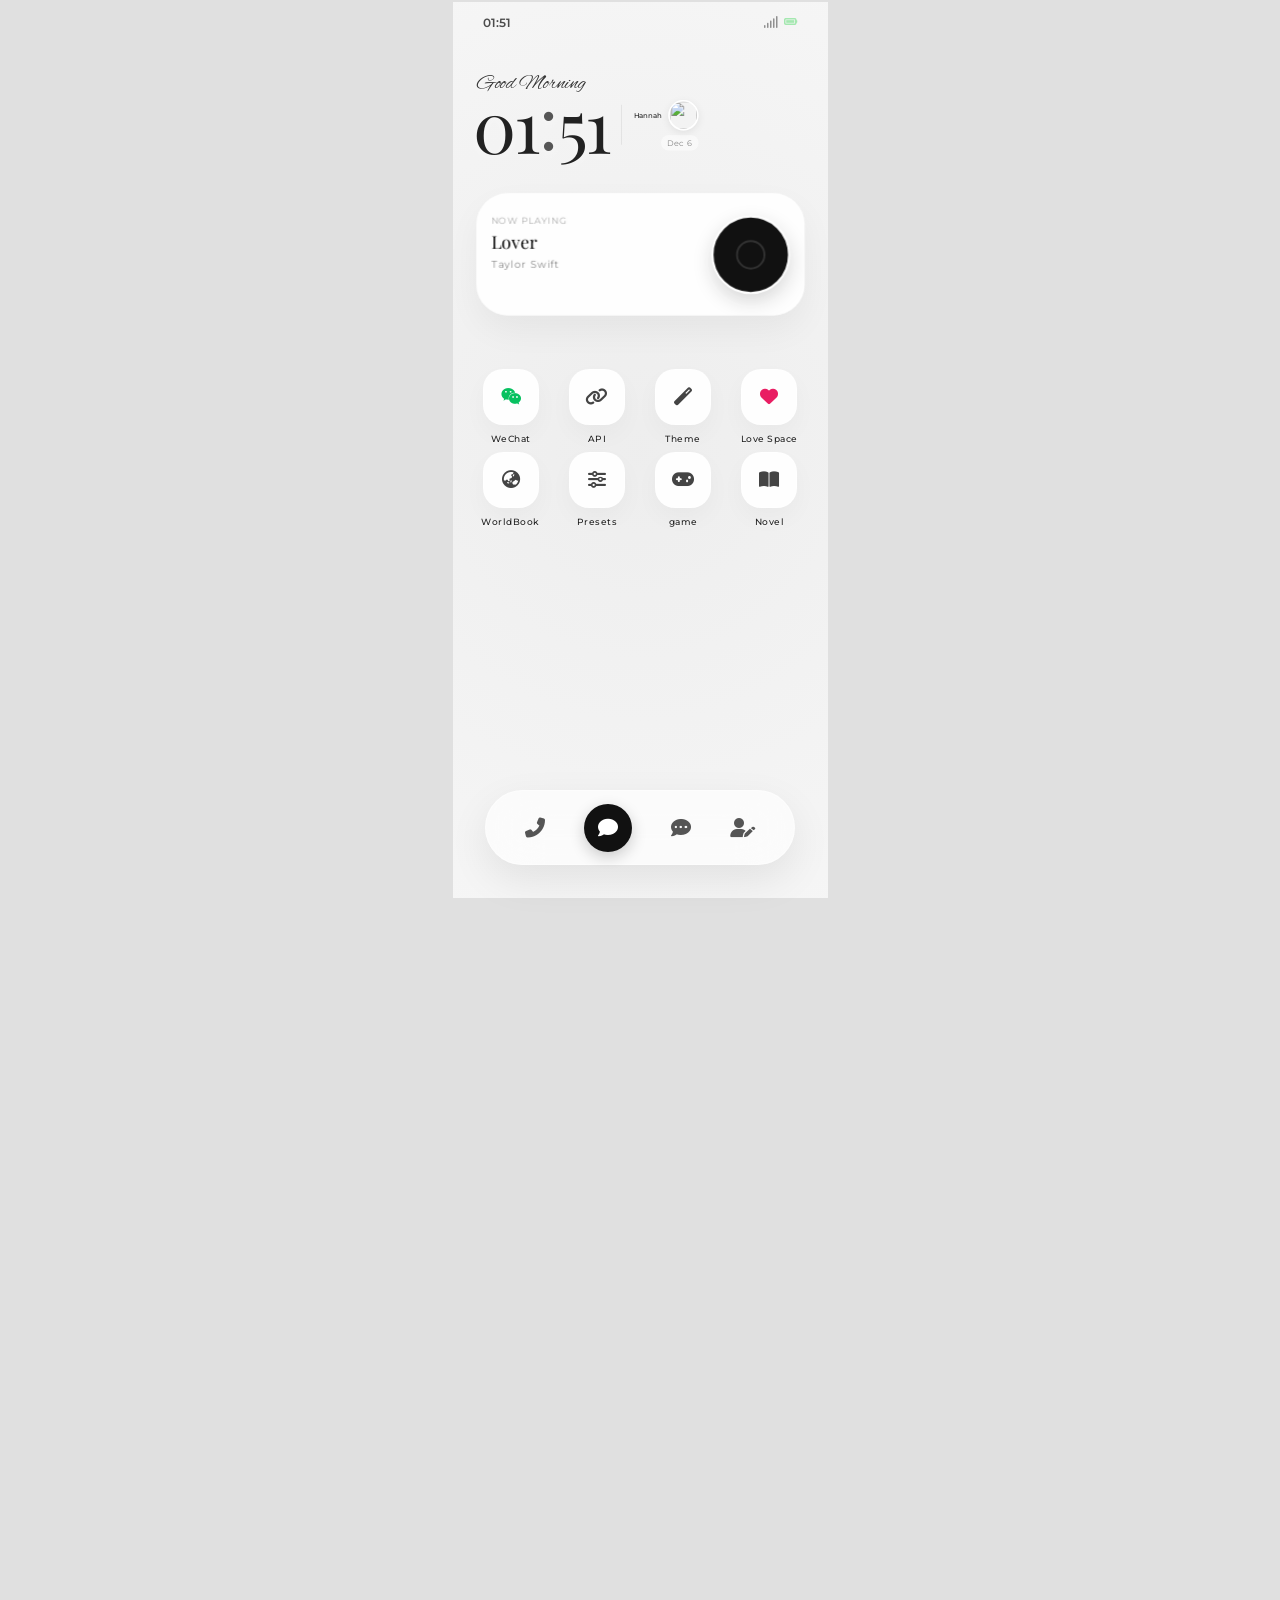
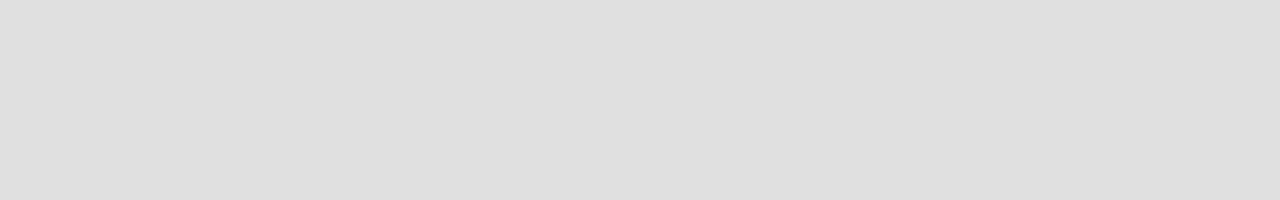
==== commit bfa8474e: "update local files" ====
--- a/index.html
+++ b/index.html
@@ -278,7 +278,7 @@
                     </div>
                 </div>
 
-                <div class="app-cell widget-1x1 sortable-item" data-app-id="forum" onclick="openForumApp()"><div class="icon-box" style="background:#fff; color:#111;"><i class="fas fa-comments"></i></div><span class="app-label">Forum</span></div>
+                <div class="app-cell widget-1x1 sortable-item" data-app-id="forum" onclick="openForumApp()"><div class="icon-box" style="background:#fff; color:#111;"><i class="fas fa-layer-group"></i></div><span class="app-label">Forum</span></div>
                 <div class="app-cell widget-1x1 sortable-item" data-app-id="files" onclick="openFilesApp()"><div class="icon-box"><i class="far fa-folder"></i></div><span class="app-label">Files</span></div>
                 <div class="app-cell widget-1x1 sortable-item" data-app-id="backpack" onclick="openBackpackApp()"><div class="icon-box"><i class="fas fa-bag-shopping" style="color:#f59e0b;"></i></div><span class="app-label">Backpack</span></div>
                 <div class="app-cell widget-1x1 sortable-item" style="opacity:0.3;"><div class="icon-box" style="border:1px dashed #ccc; box-shadow:none;"><i class="fas fa-plus"></i></div></div>
@@ -4499,12 +4499,11 @@
   });
 }
 </script>
-
 <!-- ============================================== -->
-<!-- [全新] 社区 APP (韩系极简黑白灰 杂志风) -->
+<!-- [全新] 社区 APP (韩系极简留白 创新排版) -->
 <!-- ============================================== -->
 <div class="app-fullscreen-view" id="forumApp" style="background: #fdfdfd; font-family: 'Montserrat', 'PingFang SC', sans-serif; display: none; flex-direction: column;">
-    <!-- 顶部标题栏 -->
+    <!-- 顶部标题栏 (居中极简) -->
     <div class="forum-header">
         <i class="fas fa-chevron-left" onclick="closeForumApp()" style="cursor:pointer; padding: 10px;"></i>
         <span class="forum-header-title" id="forum-header-title">COMMUNITY</span>
@@ -4519,55 +4518,49 @@
         
         <!-- Tab 1: 首页 (Home) -->
         <div id="forum-tab-home" class="forum-tab-content active">
-            <!-- 杂志风 Header -->
-            <div class="forum-mag-header">
-                <div class="mag-headline">DAILY<br>FEED.</div>
-                <div class="mag-sub">在这个微观世界里，一切都在发生</div>
-            </div>
-
-            <!-- 分类导航 -->
+            <!-- 极简分类导航 -->
             <div class="forum-categories" id="forum-categories-scroll">
-                <div class="forum-cat-item active" onclick="forumSwitchCategory('all', this)">All / 全部</div>
-                <div class="forum-cat-item" onclick="forumSwitchCategory('hot', this)">🔥 热搜</div>
-                <div class="forum-cat-item" onclick="forumSwitchCategory('daily', this)">Daily / 日常分享</div>
-                <div class="forum-cat-item" onclick="forumSwitchCategory('creative', this)">Creative / 同人创作</div>
-                <div class="forum-cat-item" onclick="forumSwitchCategory('secret', this)">Secret / 匿名树洞</div>
-                <div class="forum-cat-item" onclick="forumSwitchCategory('market', this)">Market / 闲置黑市</div>
-                <div class="forum-cat-item" onclick="forumSwitchCategory('urban', this)">Urban / 都市怪谈</div>
+                <div class="forum-cat-item active" onclick="forumSwitchCategory('all', this)">All</div>
+                <div class="forum-cat-item" onclick="forumSwitchCategory('daily', this)">Daily</div>
+                <div class="forum-cat-item" onclick="forumSwitchCategory('creative', this)">Creative</div>
+                <div class="forum-cat-item" onclick="forumSwitchCategory('secret', this)">Secret</div>
+                <div class="forum-cat-item" onclick="forumSwitchCategory('market', this)">Market</div>
+                <div class="forum-cat-item" onclick="forumSwitchCategory('urban', this)">Urban</div>
             </div>
 
             <!-- 帖子列表 -->
             <div class="forum-feed-list" id="forum-feed-list">
-                <!-- 骨架屏占位 -->
                 <div style="text-align:center; padding:40px; color:#aaa; font-size:12px;"><i class="fas fa-spinner fa-spin"></i> Loading...</div>
             </div>
         </div>
 
-        <!-- Tab 2: 消息 (Inbox) -->
+        <!-- Tab 2: 热搜 (Hot) -->
+        <div id="forum-tab-hot" class="forum-tab-content" style="display:none;">
+            <div class="forum-hot-container" id="forum-hot-list-container"></div>
+        </div>
+
+        <!-- Tab 3: 消息 (Inbox) -->
         <div id="forum-tab-inbox" class="forum-tab-content" style="display:none;">
-            <div class="forum-mag-header">
-                <div class="mag-headline">INBOX<br>NOTIF.</div>
-                <div class="mag-sub">收到的回声与互动</div>
-            </div>
-            <div style="padding: 0 24px 10px;">
-                <div style="background:#111; color:#fff; padding:15px; border-radius:16px; display:flex; justify-content:space-between; align-items:center; cursor:pointer;" onclick="forumOpenFanGroup()">
-                    <div style="display:flex; align-items:center; gap:10px;">
-                        <i class="fas fa-users" style="font-size:20px; color:#ff7e67;"></i>
+            <div style="padding: 20px 24px 10px;">
+                <div style="background:#111; color:#fff; padding:15px 20px; border-radius:16px; display:flex; justify-content:space-between; align-items:center; cursor:pointer; box-shadow: 0 8px 20px rgba(0,0,0,0.1);" onclick="forumOpenFanGroup()">
+                    <div style="display:flex; align-items:center; gap:12px;">
+                        <div style="width:36px; height:36px; border-radius:50%; background:rgba(255,255,255,0.1); display:flex; justify-content:center; align-items:center;">
+                            <i class="fas fa-users" style="font-size:16px; color:#ff7e67;"></i>
+                        </div>
                         <div>
-                            <div style="font-size:14px; font-weight:800;">我的死忠粉群</div>
-                            <div style="font-size:10px; color:#aaa; margin-top:2px;">和粉丝们一起互动</div>
-                        </div>
-                    </div>
-                    <i class="fas fa-chevron-right" style="color:#aaa;"></i>
+                            <div style="font-size:14px; font-weight:800; letter-spacing:1px;">我的死忠粉群</div>
+                            <div style="font-size:10px; color:#aaa; margin-top:2px;">和粉丝们一起互动 ✨</div>
+                        </div>
+                    </div>
+                    <i class="fas fa-chevron-right" style="color:#aaa; font-size: 12px;"></i>
                 </div>
             </div>
             <div class="forum-inbox-list" id="forum-inbox-list">
-                <!-- 消息列表 -->
                 <div style="text-align:center; padding:40px; color:#ccc; font-size:12px;">暂无新消息</div>
             </div>
         </div>
 
-        <!-- Tab 3: 个人 (My) -->
+        <!-- Tab 4: 个人 (My) -->
         <div id="forum-tab-my" class="forum-tab-content" style="display:none;">
             <div class="forum-profile-card">
                 <div class="fp-avatar">
@@ -4603,22 +4596,21 @@
     <div class="forum-bottom-nav">
         <div class="fb-nav-item active" onclick="forumSwitchMainTab('home', this)">
             <i class="fas fa-layer-group"></i>
-            <span>HOME</span>
+        </div>
+        <div class="fb-nav-item" onclick="forumSwitchMainTab('hot', this)">
+            <i class="fas fa-fire"></i>
         </div>
         <div class="fb-nav-item" onclick="forumSwitchMainTab('inbox', this)">
             <div style="position:relative;">
                 <i class="far fa-bell"></i>
                 <div class="fb-badge" id="forum-inbox-badge" style="display:none;"></div>
             </div>
-            <span>INBOX</span>
         </div>
         <div class="fb-nav-item" onclick="forumSwitchMainTab('my', this)">
             <i class="far fa-user"></i>
-            <span>MY</span>
-        </div>
-    </div>
-</div>
-
+        </div>
+    </div>
+</div>
 <!-- ============================================== -->
 <!-- 帖子详情页面 (Forum Post Detail) -->
 <!-- ============================================== -->
@@ -5218,6 +5210,26 @@
             </div>
             <div id="snoop-item-title" class="snoop-item-title">物品名</div>
             <div id="snoop-item-desc" class="snoop-item-desc">详细描述...</div>
+        </div>
+    </div>
+        <!-- 【新增】个人资产清单视图 (韩系杂志风 横向滑动) -->
+    <div id="snoop-asset-view" class="snoop-interactive-view" style="background: #ffffff; overflow-y: auto; z-index: 2601; display: none;">
+        <!-- 极简头部 -->
+        <div class="snoop-inter-header" style="position: sticky; background: rgba(255,255,255,0.95); backdrop-filter: blur(10px); border-bottom: 1px solid #f0f0f0;">
+            <div style="font-family: 'Playfair Display', serif; font-weight: 700; font-size: 16px; letter-spacing: 1px; color: #000;">ASSET PORTFOLIO</div>
+            <div class="snoop-inter-close-btn" onclick="document.getElementById('snoop-asset-view').classList.remove('active')" style="background: transparent; color:#000; font-size: 20px;">
+                <i class="fas fa-times"></i>
+            </div>
+        </div>
+        
+        <!-- 资产总览 -->
+        <div id="snoop-asset-summary" style="padding: 30px 24px 10px;">
+            <!-- JS 注入 -->
+        </div>
+
+        <!-- 资产列表 -->
+        <div id="snoop-asset-list" style="padding-bottom: 60px;">
+            <!-- JS 注入 -->
         </div>
     </div>
 
--- a/css/tracker.css
+++ b/css/tracker.css
@@ -3156,3 +3156,379 @@
     font-size: 14px; cursor: pointer; transition: 0.2s; 
 }
 .snoop-item-close:active { background: #111; color: #fff; transform: scale(0.9); }
+/* =========================================================
+   财产档案图册 (杂志风大图+纯描述)
+   ========================================================= */
+#snoop-asset-view {
+    transition: transform 0.4s cubic-bezier(0.16, 1, 0.3, 1), opacity 0.4s;
+    transform: translateY(20px);
+    opacity: 0;
+}
+#snoop-asset-view.active {
+    transform: translateY(0);
+    opacity: 1;
+}
+
+.snoop-asset-dossier {
+    display: flex;
+    flex-direction: column;
+    background: #fff;
+    border-radius: 12px;
+    overflow: hidden;
+    box-shadow: 0 10px 30px rgba(0,0,0,0.05);
+    border: 1px solid rgba(0,0,0,0.03);
+}
+
+.snoop-asset-dossier .asset-img {
+    width: 100%;
+    aspect-ratio: 4 / 3;
+    background-size: cover;
+    background-position: center;
+    position: relative;
+    filter: sepia(0.05) contrast(0.95);
+}
+
+.snoop-asset-dossier .asset-tag {
+    position: absolute;
+    top: 15px;
+    left: 15px;
+    background: rgba(255,255,255,0.9);
+    backdrop-filter: blur(5px);
+    padding: 4px 10px;
+    font-size: 9px;
+    font-weight: 800;
+    letter-spacing: 2px;
+    color: #111;
+    border-radius: 4px;
+}
+
+.snoop-asset-dossier .asset-body {
+    padding: 24px 20px;
+}
+
+.snoop-asset-dossier .asset-name {
+    font-family: 'Playfair Display', Georgia, serif;
+    font-size: 20px;
+    font-weight: 800;
+    color: #111;
+    margin-bottom: 12px;
+    letter-spacing: 0.5px;
+}
+
+.snoop-asset-dossier .asset-desc {
+    font-size: 13px;
+    color: #555;
+    line-height: 1.8;
+    letter-spacing: 0.2px;
+}
+/* =========================================================
+   UI设计感 - 韩系画报风资产报告
+   ========================================================= */
+#snoop-asset-view {
+    transition: transform 0.4s cubic-bezier(0.16, 1, 0.3, 1), opacity 0.4s;
+    transform: translateY(20px);
+    opacity: 0;
+    background: #fdfdfd;
+}
+#snoop-asset-view.active {
+    transform: translateY(0);
+    opacity: 1;
+}
+
+/* 顶部黑色总资产卡片 */
+.k-asset-summary-hero {
+    background: #111;
+    border-radius: 20px;
+    padding: 30px 24px;
+    color: #fff;
+    box-shadow: 0 15px 35px rgba(0,0,0,0.15);
+    margin-bottom: 20px;
+    position: relative;
+    overflow: hidden;
+}
+.k-asset-hero-overlay {
+    position: absolute;
+    inset: 0;
+    background: radial-gradient(circle at top right, rgba(255,255,255,0.1), transparent);
+}
+.k-asset-hero-content {
+    position: relative;
+    z-index: 1;
+    display: flex;
+    flex-direction: column;
+}
+.k-asset-summary-hero .hero-label {
+    font-size: 9px;
+    font-family: 'Montserrat', sans-serif;
+    letter-spacing: 3px;
+    color: rgba(255,255,255,0.5);
+    margin-bottom: 6px;
+}
+.k-asset-summary-hero .hero-value {
+    font-family: 'Playfair Display', serif;
+    font-size: 32px;
+    font-weight: 700;
+    margin-bottom: 15px;
+    letter-spacing: 1px;
+}
+.k-asset-summary-hero .hero-divider {
+    width: 100%;
+    height: 1px;
+    background: rgba(255,255,255,0.1);
+    margin-bottom: 15px;
+}
+.k-asset-summary-hero .hero-sub-value {
+    font-size: 14px;
+    font-family: 'Montserrat', sans-serif;
+    font-weight: 500;
+    color: #ffb3b3;
+}
+
+/* 分类区块 */
+.k-asset-section {
+    margin-bottom: 40px;
+}
+.k-asset-section-title {
+    padding: 0 24px;
+    font-family: 'Montserrat', sans-serif;
+    font-size: 13px;
+    font-weight: 800;
+    color: #111;
+    margin-bottom: 15px;
+    letter-spacing: 1px;
+    display: flex;
+    align-items: center;
+    gap: 8px;
+}
+.k-asset-section-title span {
+    font-size: 10px;
+    color: #888;
+    font-weight: 500;
+}
+
+/* 滑动容器 */
+.k-asset-carousel {
+    display: flex;
+    overflow-x: auto;
+    scroll-snap-type: x mandatory;
+    gap: 16px;
+    padding: 0 24px 20px;
+    scrollbar-width: none;
+    -ms-overflow-style: none;
+}
+.k-asset-carousel::-webkit-scrollbar { display: none; }
+
+/* 资产卡片 - 界面级阴影和圆角 */
+.k-asset-card {
+    flex: 0 0 82%;
+    scroll-snap-align: center;
+    background: #fff;
+    border-radius: 16px;
+    border: 1px solid #f0f0f0;
+    box-shadow: 0 8px 25px rgba(0,0,0,0.04);
+    display: flex;
+    flex-direction: column;
+    overflow: hidden;
+}
+
+/* 高级画报感图片 */
+.k-asset-img {
+    width: 100%;
+    aspect-ratio: 4 / 3;
+    background-size: cover;
+    background-position: center;
+    position: relative;
+    background-color: #f5f5f5;
+    /* 韩系质感：降饱和度，略提对比 */
+    filter: grayscale(80%) contrast(1.05);
+}
+.k-asset-img::after {
+    content: '';
+    position: absolute;
+    inset: 0;
+    background: linear-gradient(180deg, transparent 50%, rgba(0,0,0,0.5) 100%);
+}
+.k-asset-badge {
+    position: absolute;
+    bottom: 12px;
+    left: 14px;
+    background: rgba(255,255,255,0.9);
+    color: #111;
+    font-size: 8px;
+    font-weight: 800;
+    padding: 4px 8px;
+    border-radius: 4px;
+    letter-spacing: 2px;
+    z-index: 2;
+}
+
+/* 卡片文字区 */
+.k-asset-body {
+    padding: 16px 14px 20px;
+    display: flex;
+    flex-direction: column;
+}
+.k-asset-name {
+    font-size: 16px;
+    font-weight: 800;
+    color: #111;
+    margin-bottom: 6px;
+    letter-spacing: -0.2px;
+}
+.k-asset-meta {
+    font-size: 11px;
+    color: #888;
+    margin-bottom: 12px;
+    display: flex;
+    align-items: center;
+}
+.k-asset-meta i {
+    color: #ccc;
+    margin-right: 4px;
+}
+.k-asset-desc {
+    font-size: 12px;
+    color: #555;
+    line-height: 1.6;
+    background: #fbfbfb;
+    padding: 10px 12px;
+    border-radius: 8px;
+    border-left: 2px solid #ddd;
+}
+
+/* 拟物化银行卡 - 细腻光泽感 */
+.k-bank-card {
+    width: 100%;
+    aspect-ratio: 1.58 / 1;
+    border-radius: 12px;
+    padding: 20px;
+    position: relative;
+    box-shadow: 0 10px 25px rgba(0,0,0,0.1);
+    box-sizing: border-box;
+    display: flex;
+    flex-direction: column;
+    justify-content: space-between;
+}
+.k-bank-chip {
+    width: 32px;
+    height: 24px;
+    background: linear-gradient(135deg, #f3d696 0%, #b8995a 100%);
+    border-radius: 4px;
+    box-shadow: inset 0 0 2px rgba(0,0,0,0.3);
+}
+.k-bank-logo {
+    position: absolute;
+    top: 20px;
+    right: 20px;
+    font-family: 'Playfair Display', serif;
+    font-size: 16px;
+    font-weight: 700;
+    letter-spacing: 1px;
+    opacity: 0.9;
+}
+.k-bank-number {
+    font-family: 'Courier New', Courier, monospace;
+    font-size: 17px;
+    letter-spacing: 2px;
+    font-weight: 600;
+}
+.k-bank-type {
+    font-size: 10px;
+    font-weight: 800;
+    letter-spacing: 2px;
+    text-transform: uppercase;
+    align-self: flex-end;
+}
+
+/* 理财卡片 */
+.k-invest-body {
+    padding: 24px 20px;
+    display: flex;
+    flex-direction: column;
+    height: 100%;
+    background: #fafafa;
+}
+.k-invest-icon {
+    width: 36px;
+    height: 36px;
+    background: #111;
+    color: #fff;
+    display: flex;
+    align-items: center;
+    justify-content: center;
+    border-radius: 50%;
+    font-size: 14px;
+    margin-bottom: 12px;
+}
+.k-invest-name {
+    font-size: 15px;
+    font-weight: 800;
+    color: #111;
+    margin-bottom: 4px;
+}
+.k-invest-amount {
+    font-family: 'Montserrat', sans-serif;
+    font-size: 20px;
+    font-weight: 700;
+    color: #111;
+    margin-bottom: 12px;
+}
+.k-invest-desc {
+    font-size: 12px;
+    color: #666;
+    line-height: 1.6;
+    border-top: 1px solid #eaeaea;
+    padding-top: 12px;
+}
+
+/* =========================================================
+   拟物化银行卡 (Skeuomorphic Bank Card)
+   ========================================================= */
+.bank-card-skeuomorphic {
+    width: 100%;
+    aspect-ratio: 1.58 / 1; 
+    background: linear-gradient(135deg, #1a1a1a 0%, #0a0a0a 100%);
+    border-radius: 12px;
+    padding: 20px;
+    position: relative;
+    color: #fff;
+    box-shadow: 0 10px 25px rgba(0,0,0,0.15);
+    margin-bottom: 15px;
+    overflow: hidden;
+    border: 1px solid #333;
+    box-sizing: border-box;
+}
+/* 卡片芯片 */
+.card-chip {
+    width: 35px;
+    height: 25px;
+    background: linear-gradient(135deg, #e0c38c 0%, #b8995a 100%);
+    border-radius: 4px;
+    margin-bottom: 20px;
+    opacity: 0.9;
+    box-shadow: inset 0 0 2px rgba(0,0,0,0.5);
+}
+.card-bank {
+    font-family: 'Playfair Display', serif;
+    font-size: 14px;
+    letter-spacing: 1px;
+    color: #ddd;
+    margin-bottom: 15px;
+}
+.card-num {
+    font-family: 'Courier New', Courier, monospace;
+    font-size: 16px;
+    letter-spacing: 3px;
+    color: #fff;
+    text-shadow: 1px 1px 0px rgba(0,0,0,0.5);
+    margin-bottom: 10px;
+}
+.card-type {
+    position: absolute;
+    bottom: 20px;
+    right: 20px;
+    font-size: 10px;
+    letter-spacing: 1px;
+    text-transform: uppercase;
+    color: #888;
+}
--- a/css/forum.css
+++ b/css/forum.css
@@ -1,714 +1,262 @@
 /* ==========================================================================
-   全新社区 APP (韩系极简黑白灰 杂志风)
+   全新社区 APP - 韩系黑白灰 Ins 风格
    ========================================================================== */
 
-/* 字体设定在外层通过 style 引入: 'Montserrat', 'PingFang SC', sans-serif */
-
-/* 1. 全局容器与重置 */
+/* 全局重置 */
 #forumApp {
     color: #111;
-}
-
-#forumApp ::-webkit-scrollbar {
-    width: 0px;
-    background: transparent;
-}
-
-/* ==========================================================================
-   新增 AI 标识 / 按钮样式
-   ========================================================================== */
-.forum-ai-badge {
-    display: inline-flex;
-    align-items: center;
-    gap: 3px;
-    font-size: 9px;
-    font-weight: 800;
-    color: #ff7e67;
-    background: rgba(255, 126, 103, 0.1);
-    padding: 2px 6px;
-    border-radius: 10px;
-    letter-spacing: 0.5px;
-    margin-left: 6px;
-    vertical-align: middle;
-}
-
-/* 2. 顶部导航栏 (Header) */
+    background: #ffffff; /* 纯净白底 */
+    font-family: 'PingFang SC', 'Helvetica Neue', sans-serif;
+}
+#forumApp ::-webkit-scrollbar { display: none; }
+
+/* 1. 顶部栏 (极简留白) */
 .forum-header {
     display: flex;
     justify-content: space-between;
     align-items: center;
-    padding: 20px 24px 10px;
-    background: rgba(253, 253, 253, 0.95);
-    backdrop-filter: blur(10px);
+    padding: 20px 20px 10px;
+    background: rgba(255, 255, 255, 0.95);
+    backdrop-filter: blur(20px);
+    -webkit-backdrop-filter: blur(20px);
     position: sticky;
     top: 0;
     z-index: 100;
 }
-
 .forum-header-title {
-    font-size: 14px;
+    font-size: 16px;
     font-weight: 800;
     letter-spacing: 2px;
-    text-transform: uppercase;
-}
-
-/* 3. 杂志风大标题区 */
-.forum-mag-header {
-    padding: 20px 24px 10px;
-}
-
-.mag-headline {
-    font-size: 32px;
-    font-weight: 900;
-    line-height: 1.1;
-    letter-spacing: -1px;
-    font-family: 'Montserrat', sans-serif;
-    color: #111;
-}
-
-.mag-sub {
-    font-size: 12px;
-    color: #888;
-    margin-top: 10px;
-    font-weight: 500;
-    letter-spacing: 1px;
-}
-
-/* 4. 分类导航 (Categories) */
+    color: #111;
+}
+
+/* 2. 分类导航 (细线灵动感) */
 .forum-categories {
     display: flex;
     overflow-x: auto;
-    padding: 0 24px 15px;
-    gap: 15px;
-    border-bottom: 1px solid rgba(0, 0, 0, 0.05);
-}
-
+    padding: 10px 24px 15px;
+    gap: 24px;
+    border-bottom: 1px solid #f5f5f5;
+}
 .forum-cat-item {
     white-space: nowrap;
-    font-size: 12px;
-    font-weight: 600;
+    font-size: 14px;
+    font-weight: 500;
     color: #999;
     padding-bottom: 8px;
     position: relative;
     cursor: pointer;
-    transition: 0.3s;
-}
-
+    transition: 0.2s;
+}
 .forum-cat-item.active {
     color: #111;
     font-weight: 800;
 }
-
 .forum-cat-item.active::after {
     content: '';
     position: absolute;
-    bottom: 0;
+    bottom: -1px;
     left: 50%;
     transform: translateX(-50%);
-    width: 20px;
+    width: 16px;
     height: 2px;
     background: #111;
-    border-radius: 2px;
-}
-
-/* 5. 帖子列表 (Feed List) */
+}
+
+/* 3. 首页帖子列表 - 【Ins 大图流】 */
 .forum-body-container {
     flex: 1;
     overflow-y: auto;
-    position: relative;
-    padding-bottom: 80px; /* 给底部导航留出空间 */
-}
-
-.forum-tab-content {
-    display: none;
-    animation: fadeIn 0.3s ease;
-}
-
+    padding-bottom: 120px; 
+}
+.forum-tab-content { display: none; }
 .forum-tab-content.active {
     display: block;
+    animation: fadeUp 0.6s cubic-bezier(0.16, 1, 0.3, 1);
+}
+@keyframes fadeUp {
+    from { opacity: 0; transform: translateY(15px); }
+    to { opacity: 1; transform: translateY(0); }
 }
 
 .forum-feed-list {
-    padding: 0 24px 20px;
-    display: flex;
+    display: flex !important; 
     flex-direction: column;
-    gap: 20px;
-    margin-top: 20px;
-}
-
-/* 帖子卡片 (Post Card) */
+    padding: 0;
+}
+
+/* 核心：单条帖子卡片 */
 .forum-post-card {
     background: #fff;
-    border-radius: 20px;
-    padding: 20px;
-    box-shadow: 0 4px 20px rgba(0, 0, 0, 0.02);
-    border: 1px solid rgba(0, 0, 0, 0.03);
-    cursor: pointer;
-    transition: 0.2s;
-}
-
-.forum-post-card:active {
-    transform: scale(0.98);
-}
-
-.fp-cat-tag {
-    font-size: 10px;
-    font-weight: 700;
-    color: #999;
-    letter-spacing: 1px;
-    text-transform: uppercase;
-    margin-bottom: 8px;
-}
-
+    padding: 20px 0;
+    border-bottom: 1px solid #f9f9f9;
+}
+.forum-post-card:active { background: #fafafa; }
+
+/* 作者信息栏 (在图片上方) */
+.fp-header {
+    display: flex;
+    justify-content: space-between;
+    align-items: center;
+    padding: 0 20px 12px;
+}
+.fp-author-info {
+    display: flex;
+    align-items: center;
+    gap: 10px;
+}
+.fp-author-avatar { width: 32px; height: 32px; border-radius: 50%; border: 1px solid #f0f0f0; object-fit: cover; }
+.fp-author-name { font-size: 13px; font-weight: 700; color: #111; }
+.fp-cat-tag { font-size: 11px; color: #888; background: #f5f5f5; padding: 4px 8px; border-radius: 4px; }
+
+/* 4:5 比例图片 (韩系胶片感微圆角) */
+.fp-image-placeholder {
+    width: 100%;
+    aspect-ratio: 4/5; 
+    background: #f5f5f5;
+    background-size: cover;
+    background-position: center;
+    border-radius: 4px; /* 极小圆角更高级 */
+    box-shadow: inset 0 0 0 1px rgba(0,0,0,0.02);
+}
+
+/* 互动区 (爱心、评论) */
+.fp-footer-actions {
+    display: flex;
+    gap: 16px;
+    padding: 12px 20px 8px;
+    font-size: 20px;
+    color: #111;
+}
+.fp-meta-item { display: flex; align-items: center; gap: 6px; font-size: 14px; font-weight: 600; cursor: pointer;}
+.fp-meta-item i { font-size: 22px; }
+
+/* 标题与正文 */
 .fp-title {
-    font-size: 16px;
+    padding: 0 20px;
+    font-size: 14px;
     font-weight: 800;
-    color: #222;
-    margin-bottom: 8px;
-    line-height: 1.4;
-}
-
+    color: #111;
+    margin-bottom: 4px;
+}
 .fp-summary {
+    padding: 0 20px;
     font-size: 13px;
-    color: #666;
+    color: #333;
     line-height: 1.6;
-    margin-bottom: 15px;
     display: -webkit-box;
-    -webkit-line-clamp: 3;
+    -webkit-line-clamp: 2;
     -webkit-box-orient: vertical;
     overflow: hidden;
 }
-
-.fp-image-placeholder {
-    width: 100%;
-    height: 140px;
-    background: #f5f5f5;
-    border-radius: 12px;
-    margin-bottom: 15px;
-    display: flex;
-    justify-content: center;
-    align-items: center;
-    color: #aaa;
-    font-size: 24px;
-    background-size: cover;
-    background-position: center;
-}
-
-.fp-footer {
-    display: flex;
-    justify-content: space-between;
-    align-items: center;
-    border-top: 1px solid #f9f9f9;
-    padding-top: 15px;
-}
-
-.fp-author-info {
-    display: flex;
-    align-items: center;
-    gap: 8px;
-}
-
-.fp-author-avatar {
-    width: 24px;
-    height: 24px;
-    border-radius: 50%;
-    object-fit: cover;
-    background: #eee;
-}
-
-.fp-author-name {
-    font-size: 12px;
-    font-weight: 700;
-    color: #444;
-}
-
-.fp-meta {
-    display: flex;
-    gap: 12px;
-    font-size: 12px;
+.fp-time {
+    padding: 6px 20px 0;
+    font-size: 11px;
     color: #aaa;
     font-weight: 500;
 }
 
-.fp-meta-item {
-    display: flex;
-    align-items: center;
-    gap: 4px;
-}
-
-/* 6. 底部导航栏 (Bottom Nav) */
+/* 4. 热搜页面 (极简黑白) */
+.forum-hot-container {
+    padding: 24px;
+    display: flex;
+    flex-direction: column;
+    gap: 12px;
+}
+.forum-hot-item {
+    display: flex;
+    align-items: center;
+    padding: 16px;
+    background: #fafafa;
+    border-radius: 12px;
+}
+.forum-hot-rank {
+    font-size: 24px;
+    font-weight: 900;
+    font-style: italic;
+    color: #ccc;
+    width: 30px;
+}
+.forum-hot-item:nth-child(1) .forum-hot-rank { color: #111; }
+.forum-hot-item:nth-child(2) .forum-hot-rank { color: #333; }
+.forum-hot-item:nth-child(3) .forum-hot-rank { color: #666; }
+.forum-hot-title { flex: 1; font-size: 14px; font-weight: 700; color: #111; margin-left: 10px; }
+.forum-hot-heat { font-size: 12px; color: #888; }
+
+/* 5. 底部导航栏 (悬浮磨砂黑底) */
 .forum-bottom-nav {
-    position: absolute;
-    bottom: 0;
-    left: 0;
-    width: 100%;
-    height: 60px;
-    background: rgba(255, 255, 255, 0.95);
-    backdrop-filter: blur(20px);
-    border-top: 1px solid rgba(0, 0, 0, 0.05);
-    display: flex;
-    justify-content: space-around;
-    align-items: center;
-    z-index: 100;
-    padding-bottom: env(safe-area-inset-bottom);
-}
-
+    position: fixed;
+    bottom: 30px;
+    left: 50%;
+    transform: translateX(-50%);
+    width: 220px;
+    height: 54px;
+    background: rgba(26, 26, 26, 0.85);
+    backdrop-filter: blur(25px);
+    -webkit-backdrop-filter: blur(25px);
+    border-radius: 30px;
+    display: flex;
+    justify-content: space-evenly;
+    align-items: center;
+    z-index: 1000;
+    box-shadow: 0 10px 30px rgba(0,0,0,0.1);
+}
 .fb-nav-item {
     display: flex;
-    flex-direction: column;
-    align-items: center;
-    justify-content: center;
-    gap: 4px;
-    color: #ccc;
+    align-items: center;
+    color: #888;
+    transition: 0.3s;
+    padding: 10px;
     cursor: pointer;
-    transition: 0.3s;
-    width: 60px;
-}
-
-.fb-nav-item i {
-    font-size: 20px;
-}
-
-.fb-nav-item span {
-    font-size: 9px;
-    font-weight: 700;
-    letter-spacing: 1px;
-}
-
-.fb-nav-item.active {
-    color: #111;
-}
-
+}
+.fb-nav-item i { font-size: 20px; }
+.fb-nav-item.active { color: #fff; transform: translateY(-2px); }
 .fb-badge {
     position: absolute;
     top: -2px;
-    right: -4px;
+    right: -2px;
     width: 8px;
     height: 8px;
-    background: #ff4d4f;
+    background: #ff3b30;
     border-radius: 50%;
-    border: 2px solid #fff;
-}
-
-/* 热搜样式 (Hot Search) */
-.forum-hot-container {
-    padding: 0 24px 20px;
-    display: flex;
-    flex-direction: column;
-    gap: 15px;
-    margin-top: 10px;
-}
-.forum-hot-item {
-    display: flex;
-    align-items: center;
-    gap: 12px;
-    padding: 15px;
+}
+
+/* 6. 详情页与评论 */
+.fd-header-area { padding: 0 20px; margin-bottom: 20px; display:flex; align-items:center; gap: 12px; }
+.fd-avatar { width: 36px; height: 36px; border-radius: 50%; }
+.fd-author-name { font-size: 14px; font-weight: 700; color: #111; }
+.fd-author-time { font-size: 11px; color: #888; }
+.fd-image { width: 100%; border-radius: 0; margin-bottom: 20px; }
+.fd-title { padding: 0 20px; font-size: 18px; font-weight: 800; color: #111; margin-bottom: 12px; }
+.fd-content { padding: 0 20px; font-size: 15px; line-height: 1.8; color: #333; margin-bottom: 30px; }
+
+.forum-comments-divider { padding: 20px; font-size: 12px; font-weight: 800; color: #888; border-top: 1px solid #f5f5f5; }
+.fc-item { display: flex; gap: 12px; padding: 0 20px 20px; }
+.fc-avatar { width: 32px; height: 32px; border-radius: 50%; }
+.fc-main { flex: 1; border-bottom: 1px solid #f9f9f9; padding-bottom: 15px; }
+.fc-header { display: flex; justify-content: space-between; margin-bottom: 4px; }
+.fc-name { font-size: 13px; font-weight: 700; color: #555; }
+.fc-floor { font-size: 11px; color: #aaa; }
+.fc-content { font-size: 14px; color: #222; line-height: 1.5; }
+
+/* 输入框 */
+.forum-comment-input-bar {
+    position: fixed;
+    bottom: 95px;
+    left: 50%;
+    transform: translateX(-50%);
+    width: 85%;
     background: #fff;
-    border-radius: 16px;
-    box-shadow: 0 2px 10px rgba(0,0,0,0.02);
-    border: 1px solid rgba(0,0,0,0.03);
-    cursor: pointer;
-}
-.forum-hot-rank {
-    font-size: 18px;
-    font-weight: 900;
-    font-style: italic;
-    color: #ccc;
-    min-width: 24px;
-}
-.forum-hot-item:nth-child(1) .forum-hot-rank { color: #ff4d4f; }
-.forum-hot-item:nth-child(2) .forum-hot-rank { color: #ff7a45; }
-.forum-hot-item:nth-child(3) .forum-hot-rank { color: #ffa940; }
-.forum-hot-title {
-    flex: 1;
-    font-size: 14px;
-    font-weight: 700;
-    color: #111;
-}
-.forum-hot-heat {
-    font-size: 11px;
-    color: #888;
-    font-weight: 600;
-}
-
-/* 7. 个人主页 (My) */
-.forum-profile-card {
-    padding: 30px 24px 20px;
-    display: flex;
-    align-items: center;
-    gap: 20px;
-}
-
-.fp-avatar {
-    width: 70px;
-    height: 70px;
-    border-radius: 50%;
-    overflow: hidden;
-    border: 1px solid rgba(0,0,0,0.05);
-}
-
-.fp-avatar img {
-    width: 100%;
-    height: 100%;
-    object-fit: cover;
-}
-
-.fp-info {
-    flex: 1;
-}
-
-.fp-name {
-    font-size: 20px;
-    font-weight: 800;
-    color: #111;
-    margin-bottom: 4px;
-}
-
-.fp-bio {
-    font-size: 12px;
-    color: #888;
-}
-
-.forum-stats-bar {
-    display: flex;
-    justify-content: space-evenly;
-    align-items: center;
-    padding: 0 24px 20px;
-    border-bottom: 1px solid rgba(0,0,0,0.05);
-}
-
-.fp-stat {
-    text-align: center;
-}
-
-.fp-stat-val {
-    font-size: 22px;
-    font-weight: 800;
-    color: #111;
-    font-family: 'Montserrat', sans-serif;
-}
-
-.fp-stat-label {
-    font-size: 10px;
-    color: #aaa;
-    font-weight: 700;
-    letter-spacing: 1px;
-}
-
-.fp-divider {
-    width: 1px;
-    height: 30px;
-    background: #eee;
-}
-
-.forum-my-sections {
-    padding: 20px 0;
-}
-
-.fp-section-title {
-    padding: 0 24px;
-    font-size: 12px;
-    font-weight: 800;
-    color: #333;
-    letter-spacing: 1px;
-    margin-bottom: 10px;
-}
-
-/* 8. 消息列表 (Inbox) */
-.forum-inbox-list {
-    padding: 0 24px 20px;
-    display: flex;
-    flex-direction: column;
-    gap: 15px;
-}
-
-.inbox-item {
-    display: flex;
-    gap: 15px;
-    padding: 15px;
-    background: #fff;
-    border-radius: 16px;
-    box-shadow: 0 2px 15px rgba(0,0,0,0.02);
-    border: 1px solid rgba(0,0,0,0.03);
-}
-
-.inbox-avatar {
-    width: 40px;
-    height: 40px;
-    border-radius: 50%;
-    object-fit: cover;
-    background: #eee;
-    flex-shrink: 0;
-}
-
-.inbox-content {
-    flex: 1;
-}
-
-.inbox-header {
-    display: flex;
-    justify-content: space-between;
-    margin-bottom: 4px;
-}
-
-.inbox-name {
-    font-size: 13px;
-    font-weight: 800;
-    color: #111;
-}
-
-.inbox-time {
-    font-size: 10px;
-    color: #aaa;
-}
-
-.inbox-text {
-    font-size: 12px;
-    color: #555;
-    line-height: 1.5;
-    margin-bottom: 8px;
-}
-
-.inbox-post-ref {
-    background: #f9f9f9;
-    padding: 8px 12px;
-    border-radius: 8px;
-    font-size: 11px;
-    color: #888;
-    border-left: 2px solid #ccc;
-    display: -webkit-box;
-    -webkit-line-clamp: 1;
-    -webkit-box-orient: vertical;
-    overflow: hidden;
-}
-
-.inbox-dm-btn {
-    margin-top: 10px;
-    display: inline-block;
+    border-radius: 30px;
     padding: 6px 12px;
-    background: #111;
-    color: #fff;
-    font-size: 11px;
-    font-weight: 700;
-    border-radius: 12px;
-}
-
-/* 9. 帖子详情页 (Post Detail) */
-.forum-detail-body {
-    flex: 1;
-    overflow-y: auto;
-    padding: 0 24px 80px;
-}
-
-.fd-header-area {
-    margin: 20px 0;
-}
-
-.fd-cat {
-    font-size: 11px;
-    font-weight: 700;
-    color: #888;
-    letter-spacing: 1px;
-    margin-bottom: 10px;
-}
-
-.fd-title {
-    font-size: 22px;
-    font-weight: 900;
-    color: #111;
-    line-height: 1.4;
-    margin-bottom: 20px;
-}
-
-.fd-author-row {
-    display: flex;
-    align-items: center;
-    gap: 12px;
-    margin-bottom: 20px;
-}
-
-.fd-avatar {
-    width: 36px;
-    height: 36px;
-    border-radius: 50%;
-    object-fit: cover;
-}
-
-.fd-author-name {
-    font-size: 14px;
-    font-weight: 800;
-    color: #222;
-}
-
-.fd-author-time {
-    font-size: 11px;
-    color: #999;
-}
-
-.fd-content {
-    font-size: 15px;
-    color: #333;
-    line-height: 1.8;
-    white-space: pre-wrap;
-    margin-bottom: 30px;
-}
-
-.fd-image {
-    width: 100%;
-    border-radius: 16px;
-    margin-bottom: 20px;
-}
-
-.forum-comments-divider {
-    font-size: 12px;
-    font-weight: 800;
-    color: #111;
-    letter-spacing: 1px;
-    margin: 30px 0 20px;
-    padding-bottom: 10px;
-    border-bottom: 1px solid rgba(0,0,0,0.05);
-}
-
-/* 评论盖楼 (Comments) */
-.fc-item {
-    display: flex;
-    gap: 12px;
-    margin-bottom: 20px;
-}
-
-.fc-avatar {
-    width: 32px;
-    height: 32px;
-    border-radius: 50%;
-    object-fit: cover;
-    flex-shrink: 0;
-}
-
-.fc-main {
-    flex: 1;
-    background: #f9f9f9;
-    padding: 12px 15px;
-    border-radius: 0 16px 16px 16px;
-}
-
-.fc-header {
-    display: flex;
-    justify-content: space-between;
-    margin-bottom: 6px;
-    align-items: baseline;
-}
-
-.fc-name {
-    font-size: 13px;
-    font-weight: 800;
-    color: #222;
-}
-
-.fc-floor {
-    font-size: 10px;
-    color: #aaa;
-    font-weight: 600;
-}
-
-.fc-content {
-    font-size: 13px;
-    color: #444;
-    line-height: 1.5;
-}
-
-.fc-actions {
-    display: flex;
-    gap: 15px;
-    margin-top: 8px;
-    font-size: 11px;
-    color: #999;
-}
-
-.fc-action-btn {
-    cursor: pointer;
-    transition: 0.2s;
-}
-
-.fc-action-btn:active {
-    color: #111;
-}
-
-/* 聊天消息气泡样式扩展 */
-#forum-chat-messages .chat-row {
-    display: flex;
-    margin-bottom: 15px;
-    align-items: flex-end;
-}
-#forum-chat-messages .chat-row.sent {
-    justify-content: flex-end;
-}
-#forum-chat-messages .chat-avatar-img {
-    width: 36px;
-    height: 36px;
-    border-radius: 50%;
-    object-fit: cover;
-}
-#forum-chat-messages .chat-row.received .chat-avatar-img {
-    margin-right: 10px;
-}
-#forum-chat-messages .chat-row.sent .chat-avatar-img {
-    margin-left: 10px;
-}
-#forum-chat-messages .message-bubble {
-    max-width: 75%;
-    padding: 12px 16px;
-    border-radius: 20px;
-    font-size: 14px;
-    line-height: 1.5;
-    word-wrap: break-word;
-}
-#forum-chat-messages .message-bubble.received {
-    background: #fff;
-    color: #111;
-    border: 1px solid rgba(0,0,0,0.05);
-    border-bottom-left-radius: 4px;
-}
-#forum-chat-messages .message-bubble.sent {
-    background: #111;
-    color: #fff;
-    border-bottom-right-radius: 4px;
-}
-
-/* 10. 底部评论输入框 */
-.forum-comment-input-bar {
-    position: absolute;
-    bottom: 0;
-    left: 0;
-    width: 100%;
-    padding: 10px 20px;
-    background: rgba(255, 255, 255, 0.95);
-    backdrop-filter: blur(20px);
-    border-top: 1px solid rgba(0,0,0,0.05);
-    display: flex;
-    gap: 10px;
-    align-items: center;
-    padding-bottom: calc(10px + env(safe-area-inset-bottom));
-}
-
-.forum-comment-input-bar input {
-    flex: 1;
-    background: #f5f5f5;
-    border: none;
-    padding: 12px 16px;
-    border-radius: 20px;
-    font-size: 14px;
-    outline: none;
-}
-
+    box-shadow: 0 10px 40px rgba(0,0,0,0.08);
+    border: 1px solid #f0f0f0;
+    display: flex;
+    align-items: center;
+}
+.forum-comment-input-bar input { 
+    flex: 1; border: none; outline: none; background: transparent; padding: 10px; font-size: 14px;
+}
 .forum-comment-input-bar button {
-    width: 40px;
-    height: 40px;
-    border-radius: 50%;
-    background: #111;
-    color: #fff;
-    border: none;
-    display: flex;
-    justify-content: center;
-    align-items: center;
-    cursor: pointer;
-}
+    background: #111; color: #fff; border: none; width: 36px; height: 36px; border-radius: 50%; cursor: pointer;
+}
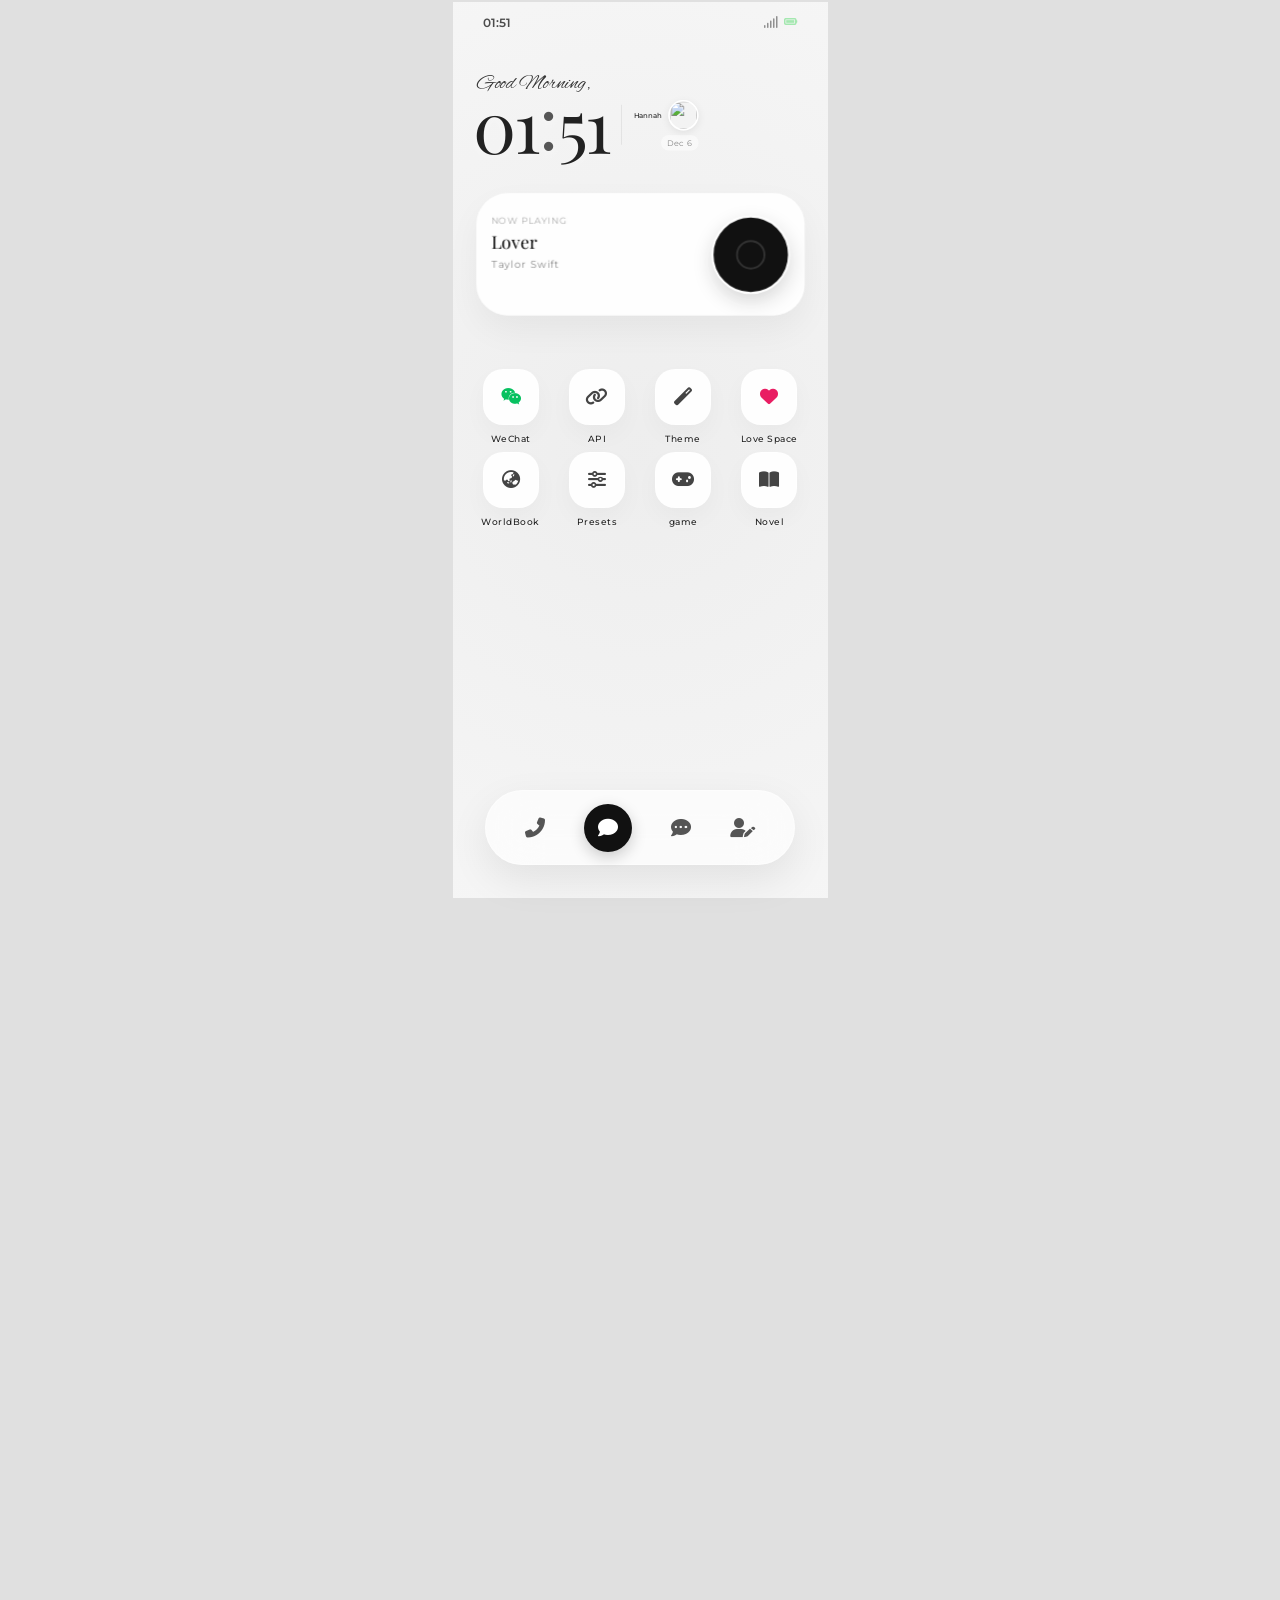
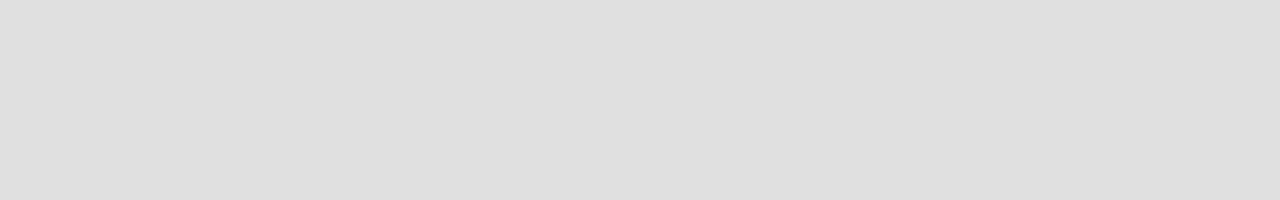
==== commit ffa5db7e: "Update local files" ====
--- a/index.html
+++ b/index.html
@@ -2067,10 +2067,12 @@
                 <div class="cs-col">
                     <div class="cs-field-title">TRANSLATION MODE</div>
                     <select id="cs-translation-mode">
-                        <option value="off">关闭 (Off)</option>
-                        <option value="ai_to_zh">翻译AI输出 → 中文</option>
-                        <option value="ai_to_en">翻译AI输出 → 英文</option>
-                    </select>
+    <option value="off">关闭 (Off)</option>
+    <option value="auto_dialect">外语同传</option>  <!-- 这是新增的 -->
+    <option value="ai_to_zh">全局强制翻译 → 中文</option>
+    <option value="ai_to_en">全局强制翻译 → 英文</option>
+</select>
+
                 </div>
                 <div class="cs-col">
                     <div class="cs-field-title">TARGET LANGUAGE</div>
@@ -5386,7 +5388,7 @@
             </div>
             <!-- 新增：暗心声 -->
             <div class="thought-bubble dark-murmur" id="mind-dark-murmur-container" style="display: none;">
-                <div class="bubble-label dark-label">🖤 阴暗面</div>
+                <div class="bubble-label dark-label">🖤 坏坏的</div>
                 <div class="bubble-content" id="mind-dark-murmur-text">...</div>
             </div>
         </div>
--- a/css/modules.css
+++ b/css/modules.css
@@ -1444,12 +1444,18 @@
     transform: scale(0.9);
 }
 
+@keyframes star-spin-anim {
+    from { transform: rotate(0deg); }
+    to { transform: rotate(360deg); }
+}
+
 #triggerAiReply.processing {
     color: #ffd700 !important;
     text-shadow: 0 0 5px rgba(255, 215, 0, 0.5);
-    /* 取消默认的自转，使用闪烁提示可以点击停止 */
-    animation: pulse-opacity 1.5s infinite ease-in-out;
-    /* 去掉了 pointer-events: none; 允许点击中断 */
+    /* 变成黄色的星星旋转，代替原来的红圈 */
+    animation: star-spin-anim 1.2s linear infinite;
+    /* 依然允许用户点击它来强行中断生成 */
+    pointer-events: auto;
 }
 
 
--- a/css/forum.css
+++ b/css/forum.css
@@ -1,22 +1,33 @@
 /* ==========================================================================
-   全新社区 APP - 韩系黑白灰 Ins 风格
+   全新社区 APP - 韩系黑白灰创意 Ins 风
    ========================================================================== */
 
-/* 全局重置 */
+/* === 1. 全局重置与柔和背景 === */
 #forumApp {
     color: #111;
-    background: #ffffff; /* 纯净白底 */
-    font-family: 'PingFang SC', 'Helvetica Neue', sans-serif;
+    background: #fcfcfc; /* 高级奶油灰白 */
+    font-family: 'Montserrat', 'PingFang SC', sans-serif;
+    -webkit-font-smoothing: antialiased;
 }
 #forumApp ::-webkit-scrollbar { display: none; }
 
-/* 1. 顶部栏 (极简留白) */
+/* 定义高级弹簧动效 */
+@keyframes softFadeUp {
+    0% { opacity: 0; transform: translateY(30px) scale(0.98); }
+    100% { opacity: 1; transform: translateY(0) scale(1); }
+}
+@keyframes scaleIn {
+    0% { opacity: 0; transform: scale(0.9); }
+    100% { opacity: 1; transform: scale(1); }
+}
+
+/* === 2. 顶部栏 (极致留白) === */
 .forum-header {
     display: flex;
     justify-content: space-between;
     align-items: center;
-    padding: 20px 20px 10px;
-    background: rgba(255, 255, 255, 0.95);
+    padding: 25px 24px 15px;
+    background: rgba(252, 252, 252, 0.85);
     backdrop-filter: blur(20px);
     -webkit-backdrop-filter: blur(20px);
     position: sticky;
@@ -25,173 +36,267 @@
 }
 .forum-header-title {
     font-size: 16px;
-    font-weight: 800;
-    letter-spacing: 2px;
-    color: #111;
-}
-
-/* 2. 分类导航 (细线灵动感) */
+    font-weight: 900;
+    letter-spacing: 3px;
+    text-transform: uppercase;
+}
+.forum-header i {
+    font-size: 18px;
+    transition: transform 0.2s ease;
+}
+.forum-header i:active { transform: scale(0.8); }
+
+/* === 3. 分类导航 (创意黑白胶囊) === */
 .forum-categories {
     display: flex;
     overflow-x: auto;
-    padding: 10px 24px 15px;
-    gap: 24px;
-    border-bottom: 1px solid #f5f5f5;
+    padding: 5px 24px 20px;
+    gap: 12px;
+    border-bottom: none;
+    scroll-behavior: smooth;
 }
 .forum-cat-item {
     white-space: nowrap;
-    font-size: 14px;
-    font-weight: 500;
-    color: #999;
-    padding-bottom: 8px;
-    position: relative;
-    cursor: pointer;
-    transition: 0.2s;
+    font-size: 13px;
+    font-weight: 700;
+    color: #888;
+    padding: 8px 18px;
+    border-radius: 30px;
+    background: #f5f5f5;
+    cursor: pointer;
+    transition: all 0.4s cubic-bezier(0.23, 1, 0.32, 1);
 }
 .forum-cat-item.active {
-    color: #111;
-    font-weight: 800;
-}
-.forum-cat-item.active::after {
-    content: '';
-    position: absolute;
-    bottom: -1px;
-    left: 50%;
-    transform: translateX(-50%);
-    width: 16px;
-    height: 2px;
+    color: #fff;
     background: #111;
-}
-
-/* 3. 首页帖子列表 - 【Ins 大图流】 */
+    box-shadow: 0 8px 20px rgba(0,0,0,0.15);
+    transform: translateY(-2px);
+}
+
+/* === 4. 首页帖子卡片 (Ins 大图风 + 上浮动效) === */
 .forum-body-container {
     flex: 1;
     overflow-y: auto;
     padding-bottom: 120px; 
 }
 .forum-tab-content { display: none; }
-.forum-tab-content.active {
-    display: block;
-    animation: fadeUp 0.6s cubic-bezier(0.16, 1, 0.3, 1);
-}
-@keyframes fadeUp {
-    from { opacity: 0; transform: translateY(15px); }
-    to { opacity: 1; transform: translateY(0); }
-}
+.forum-tab-content.active { display: block; }
 
 .forum-feed-list {
     display: flex !important; 
     flex-direction: column;
+    gap: 40px; /* 拉大间距，增加呼吸感 */
+    padding: 10px 24px 40px;
+}
+
+.forum-post-card {
+    background: transparent;
     padding: 0;
-}
-
-/* 核心：单条帖子卡片 */
-.forum-post-card {
-    background: #fff;
-    padding: 20px 0;
-    border-bottom: 1px solid #f9f9f9;
-}
-.forum-post-card:active { background: #fafafa; }
-
-/* 作者信息栏 (在图片上方) */
-.fp-header {
-    display: flex;
-    justify-content: space-between;
-    align-items: center;
-    padding: 0 20px 12px;
-}
-.fp-author-info {
-    display: flex;
-    align-items: center;
-    gap: 10px;
-}
-.fp-author-avatar { width: 32px; height: 32px; border-radius: 50%; border: 1px solid #f0f0f0; object-fit: cover; }
-.fp-author-name { font-size: 13px; font-weight: 700; color: #111; }
-.fp-cat-tag { font-size: 11px; color: #888; background: #f5f5f5; padding: 4px 8px; border-radius: 4px; }
-
-/* 4:5 比例图片 (韩系胶片感微圆角) */
+    animation: softFadeUp 0.8s cubic-bezier(0.23, 1, 0.32, 1) both;
+    cursor: pointer;
+}
+/* 让列表元素依次柔和出现 */
+.forum-post-card:nth-child(1) { animation-delay: 0.05s; }
+.forum-post-card:nth-child(2) { animation-delay: 0.1s; }
+.forum-post-card:nth-child(3) { animation-delay: 0.15s; }
+.forum-post-card:nth-child(4) { animation-delay: 0.2s; }
+.forum-post-card:nth-child(5) { animation-delay: 0.25s; }
+
+.forum-post-card:active .fp-image-placeholder { transform: scale(0.97); }
+
+/* 图片变成巨大无边框艺术画框 */
 .fp-image-placeholder {
     width: 100%;
-    aspect-ratio: 4/5; 
-    background: #f5f5f5;
+    height: 320px; 
+    background: #eee;
+    border-radius: 28px;
+    margin-bottom: 16px;
     background-size: cover;
     background-position: center;
-    border-radius: 4px; /* 极小圆角更高级 */
-    box-shadow: inset 0 0 0 1px rgba(0,0,0,0.02);
-}
-
-/* 互动区 (爱心、评论) */
-.fp-footer-actions {
-    display: flex;
-    gap: 16px;
-    padding: 12px 20px 8px;
-    font-size: 20px;
-    color: #111;
-}
-.fp-meta-item { display: flex; align-items: center; gap: 6px; font-size: 14px; font-weight: 600; cursor: pointer;}
-.fp-meta-item i { font-size: 22px; }
-
-/* 标题与正文 */
+    box-shadow: 0 10px 30px rgba(0,0,0,0.06);
+    transition: transform 0.4s cubic-bezier(0.23, 1, 0.32, 1);
+}
+.fp-cat-tag { display: none; } 
+
 .fp-title {
-    padding: 0 20px;
-    font-size: 14px;
+    font-size: 16px;
     font-weight: 800;
     color: #111;
-    margin-bottom: 4px;
+    line-height: 1.4;
+    margin-bottom: 8px;
+    letter-spacing: 0.5px;
 }
 .fp-summary {
-    padding: 0 20px;
     font-size: 13px;
-    color: #333;
+    color: #666;
     line-height: 1.6;
     display: -webkit-box;
     -webkit-line-clamp: 2;
     -webkit-box-orient: vertical;
     overflow: hidden;
-}
-.fp-time {
-    padding: 6px 20px 0;
-    font-size: 11px;
-    color: #aaa;
-    font-weight: 500;
-}
-
-/* 4. 热搜页面 (极简黑白) */
+    margin-bottom: 14px;
+}
+
+/* 底部作者与操作栏排版 */
+.fp-footer {
+    display: flex;
+    justify-content: space-between;
+    align-items: center;
+}
+.fp-author-info {
+    display: flex;
+    align-items: center;
+    gap: 10px;
+}
+.fp-author-avatar { 
+    width: 28px; 
+    height: 28px; 
+    border-radius: 50%; 
+    object-fit: cover;
+}
+.fp-author-name { 
+    font-size: 12px; 
+    font-weight: 700; 
+    color: #111; 
+}
+.fp-meta { 
+    font-size: 13px; 
+    color: #111; 
+    font-weight: 700; 
+    display:flex; 
+    gap:16px; 
+}
+.fp-meta-item i { margin-right: 4px; transition: 0.2s; }
+.fp-meta-item:active i { transform: scale(1.3) rotate(-10deg); color: #ff4d4f; }
+
+/* === 5. 热搜页面 (黑白灰数字艺术) === */
+.forum-mag-header { padding: 10px 24px 30px; animation: scaleIn 0.6s ease; }
+.mag-headline {
+    font-size: 40px;
+    font-weight: 900;
+    line-height: 1;
+    letter-spacing: -1.5px;
+    color: #111;
+}
+.mag-sub { font-size: 12px; color: #888; margin-top: 10px; font-weight: 600; letter-spacing: 1px; text-transform: uppercase; }
+
 .forum-hot-container {
-    padding: 24px;
     display: flex;
     flex-direction: column;
-    gap: 12px;
+    gap: 16px;
+    padding: 0 24px 24px;
 }
 .forum-hot-item {
-    display: flex;
-    align-items: center;
-    padding: 16px;
-    background: #fafafa;
-    border-radius: 12px;
-}
+    background: #fff;
+    padding: 20px 24px;
+    border-radius: 24px;
+    display: flex;
+    flex-direction: row;
+    align-items: center;
+    box-shadow: 0 4px 20px rgba(0,0,0,0.02);
+    animation: softFadeUp 0.6s cubic-bezier(0.23, 1, 0.32, 1) both;
+    cursor: pointer;
+    transition: transform 0.2s;
+}
+.forum-hot-item:active { transform: scale(0.96); }
+
+/* 错落的延迟动画 */
+.forum-hot-item:nth-child(1) { animation-delay: 0.1s; }
+.forum-hot-item:nth-child(2) { animation-delay: 0.15s; }
+.forum-hot-item:nth-child(3) { animation-delay: 0.2s; }
+.forum-hot-item:nth-child(4) { animation-delay: 0.25s; }
+
+/* 黑白灰主题下的超大斜体数字 */
 .forum-hot-rank {
-    font-size: 24px;
+    font-size: 38px;
     font-weight: 900;
     font-style: italic;
-    color: #ccc;
-    width: 30px;
+    color: #e0e0e0;
+    width: 45px;
+    text-align: left;
+    line-height: 1;
+    margin-right: 15px;
 }
 .forum-hot-item:nth-child(1) .forum-hot-rank { color: #111; }
-.forum-hot-item:nth-child(2) .forum-hot-rank { color: #333; }
-.forum-hot-item:nth-child(3) .forum-hot-rank { color: #666; }
-.forum-hot-title { flex: 1; font-size: 14px; font-weight: 700; color: #111; margin-left: 10px; }
-.forum-hot-heat { font-size: 12px; color: #888; }
-
-/* 5. 底部导航栏 (悬浮磨砂黑底) */
+.forum-hot-item:nth-child(2) .forum-hot-rank { color: #555; }
+.forum-hot-item:nth-child(3) .forum-hot-rank { color: #888; }
+
+.forum-hot-title { flex: 1; font-size: 14px; font-weight: 700; line-height: 1.5; color: #111; }
+.forum-hot-heat { font-size: 12px; font-weight: 800; color: #999; margin-left: 10px; background: #f5f5f5; padding: 4px 8px; border-radius: 8px;}
+
+/* === 6. 详情页与私信 (沉浸式阅读) === */
+.fd-image {
+    width: 100%;
+    border-radius: 0 0 32px 32px;
+    margin-bottom: 30px;
+    box-shadow: 0 10px 30px rgba(0,0,0,0.05);
+}
+.fd-header-area { padding: 10px 24px 0; }
+.fd-cat { font-size: 10px; font-weight: 800; color: #888; text-transform: uppercase; letter-spacing: 2px; margin-bottom: 8px; }
+.fd-title { font-size: 24px; font-weight: 900; line-height: 1.3; color: #111; margin-bottom: 20px; }
+
+.fd-author-row { display: flex; align-items: center; gap: 12px; margin-bottom: 20px; }
+.fd-avatar { width: 40px; height: 40px; border-radius: 50%; object-fit: cover; }
+.fd-author-name { font-size: 14px; font-weight: 800; color: #111; }
+.fd-author-time { font-size: 11px; color: #999; font-weight: 500; margin-top: 2px; }
+
+.fd-content { padding: 0 24px; font-size: 15px; line-height: 1.8; color: #333; margin-bottom: 40px; font-weight: 400; }
+
+.forum-comments-divider {
+    font-size: 12px;
+    font-weight: 800;
+    color: #111;
+    letter-spacing: 2px;
+    padding: 0 24px 20px;
+    border-bottom: 1px solid #f0f0f0;
+    margin-bottom: 20px;
+}
+
+.fc-item {
+    display: flex;
+    gap: 15px;
+    padding: 0 24px 20px;
+    animation: softFadeUp 0.5s ease both;
+}
+.fc-avatar { width: 36px; height: 36px; border-radius: 50%; object-fit: cover; }
+.fc-main { flex: 1; border-bottom: 1px solid #f9f9f9; padding-bottom: 20px; }
+.fc-header { display: flex; justify-content: space-between; align-items: center; margin-bottom: 6px; }
+.fc-name { font-size: 13px; font-weight: 700; color: #111; }
+.fc-floor { font-size: 10px; color: #ccc; font-weight: 600; }
+.fc-content { font-size: 14px; color: #555; line-height: 1.5; }
+
+/* === 7. 消息列表 (Inbox) === */
+.inbox-item {
+    display: flex;
+    gap: 16px;
+    padding: 20px;
+    margin: 0 24px 16px;
+    background: #fff;
+    border-radius: 24px;
+    border: 1px solid rgba(0,0,0,0.02);
+    box-shadow: 0 8px 20px rgba(0,0,0,0.03);
+    cursor: pointer;
+    transition: 0.2s;
+    animation: scaleIn 0.5s cubic-bezier(0.23, 1, 0.32, 1) both;
+}
+.inbox-item:active { transform: scale(0.96); }
+.inbox-avatar { width: 48px; height: 48px; border-radius: 50%; object-fit: cover; }
+.inbox-content { flex: 1; }
+.inbox-header { display: flex; justify-content: space-between; margin-bottom: 6px; }
+.inbox-name { font-size: 14px; font-weight: 800; color: #111; }
+.inbox-time { font-size: 11px; color: #999; }
+.inbox-text { font-size: 14px; color: #444; line-height: 1.5; margin-bottom: 8px; }
+.inbox-post-ref { font-size: 12px; color: #888; background: #f5f5f5; padding: 8px 12px; border-radius: 12px; border-left: 3px solid #111; }
+
+/* === 8. 底部灵动岛导航 (高级悬浮态) === */
 .forum-bottom-nav {
     position: fixed;
     bottom: 30px;
     left: 50%;
     transform: translateX(-50%);
-    width: 220px;
-    height: 54px;
-    background: rgba(26, 26, 26, 0.85);
+    width: 260px; 
+    height: 60px;
+    background: rgba(20, 20, 20, 0.85);
     backdrop-filter: blur(25px);
     -webkit-backdrop-filter: blur(25px);
     border-radius: 30px;
@@ -199,64 +304,126 @@
     justify-content: space-evenly;
     align-items: center;
     z-index: 1000;
-    box-shadow: 0 10px 30px rgba(0,0,0,0.1);
+    box-shadow: 0 15px 35px rgba(0,0,0,0.2);
+    border: 1px solid rgba(255,255,255,0.1);
 }
 .fb-nav-item {
     display: flex;
-    align-items: center;
+    justify-content: center;
+    align-items: center;
+    width: 44px;
+    height: 44px;
     color: #888;
-    transition: 0.3s;
-    padding: 10px;
+    transition: all 0.3s cubic-bezier(0.23, 1, 0.32, 1);
+    border-radius: 50%;
     cursor: pointer;
 }
 .fb-nav-item i { font-size: 20px; }
-.fb-nav-item.active { color: #fff; transform: translateY(-2px); }
+.fb-nav-item span { display: none; }
+/* 激活态：变为白底黑字小圆圈 */
+.fb-nav-item.active { 
+    background: #fff; 
+    color: #111; 
+    transform: scale(1.1); 
+    box-shadow: 0 4px 15px rgba(255,255,255,0.2);
+}
+
 .fb-badge {
     position: absolute;
     top: -2px;
     right: -2px;
     width: 8px;
     height: 8px;
-    background: #ff3b30;
+    background: #ff4d4f;
     border-radius: 50%;
-}
-
-/* 6. 详情页与评论 */
-.fd-header-area { padding: 0 20px; margin-bottom: 20px; display:flex; align-items:center; gap: 12px; }
-.fd-avatar { width: 36px; height: 36px; border-radius: 50%; }
-.fd-author-name { font-size: 14px; font-weight: 700; color: #111; }
-.fd-author-time { font-size: 11px; color: #888; }
-.fd-image { width: 100%; border-radius: 0; margin-bottom: 20px; }
-.fd-title { padding: 0 20px; font-size: 18px; font-weight: 800; color: #111; margin-bottom: 12px; }
-.fd-content { padding: 0 20px; font-size: 15px; line-height: 1.8; color: #333; margin-bottom: 30px; }
-
-.forum-comments-divider { padding: 20px; font-size: 12px; font-weight: 800; color: #888; border-top: 1px solid #f5f5f5; }
-.fc-item { display: flex; gap: 12px; padding: 0 20px 20px; }
-.fc-avatar { width: 32px; height: 32px; border-radius: 50%; }
-.fc-main { flex: 1; border-bottom: 1px solid #f9f9f9; padding-bottom: 15px; }
-.fc-header { display: flex; justify-content: space-between; margin-bottom: 4px; }
-.fc-name { font-size: 13px; font-weight: 700; color: #555; }
-.fc-floor { font-size: 11px; color: #aaa; }
-.fc-content { font-size: 14px; color: #222; line-height: 1.5; }
-
-/* 输入框 */
+    border: 2px solid #141414;
+}
+
+/* === 9. 底部悬浮输入框 (毛玻璃质感) === */
 .forum-comment-input-bar {
     position: fixed;
-    bottom: 95px;
+    bottom: 110px; /* 避开底栏 */
     left: 50%;
     transform: translateX(-50%);
-    width: 85%;
-    background: #fff;
+    width: 88%;
+    background: rgba(255, 255, 255, 0.9);
+    backdrop-filter: blur(15px);
+    -webkit-backdrop-filter: blur(15px);
     border-radius: 30px;
-    padding: 6px 12px;
-    box-shadow: 0 10px 40px rgba(0,0,0,0.08);
-    border: 1px solid #f0f0f0;
+    padding: 8px 12px;
+    box-shadow: 0 10px 30px rgba(0,0,0,0.08);
+    border: 1px solid rgba(0,0,0,0.05);
     display: flex;
     align-items: center;
 }
 .forum-comment-input-bar input { 
-    flex: 1; border: none; outline: none; background: transparent; padding: 10px; font-size: 14px;
-}
+    flex: 1; 
+    border: none; 
+    outline: none; 
+    background: transparent; 
+    padding: 10px;
+    font-size: 14px;
+    font-weight: 500;
+}
+.forum-comment-input-bar input::placeholder { color: #aaa; }
 .forum-comment-input-bar button {
-    background: #111; color: #fff; border: none; width: 36px; height: 36px; border-radius: 50%; cursor: pointer;
-}
+    background: #111;
+    color: #fff;
+    border: none;
+    width: 40px;
+    height: 40px;
+    border-radius: 50%;
+    display: flex;
+    justify-content: center;
+    align-items: center;
+    cursor: pointer;
+    transition: transform 0.2s;
+}
+.forum-comment-input-bar button:active { transform: scale(0.9); }
+
+/* === 10. 用户主页与个人中心 (My Profile) === */
+.forum-profile-card {
+    text-align: center;
+    padding: 30px 24px;
+    animation: scaleIn 0.5s ease;
+}
+.forum-profile-card .fp-avatar img {
+    width: 88px;
+    height: 88px;
+    border-radius: 50%;
+    object-fit: cover;
+    box-shadow: 0 10px 25px rgba(0,0,0,0.1);
+    border: 4px solid #fff;
+    margin-bottom: 15px;
+}
+.forum-profile-card .fp-name {
+    font-size: 22px;
+    font-weight: 900;
+    color: #111;
+    margin-bottom: 6px;
+}
+.forum-profile-card .fp-bio {
+    font-size: 13px;
+    color: #888;
+    font-weight: 500;
+}
+.forum-stats-bar {
+    display: flex;
+    justify-content: center;
+    align-items: center;
+    gap: 40px;
+    margin-bottom: 30px;
+}
+.fp-stat { text-align: center; }
+.fp-stat-val { font-size: 24px; font-weight: 800; color: #111; font-family: 'Montserrat'; }
+.fp-stat-label { font-size: 10px; color: #999; font-weight: 700; letter-spacing: 1px; margin-top: 4px; }
+.fp-divider { width: 1px; height: 30px; background: #eee; }
+
+.fp-section-title {
+    font-size: 12px;
+    font-weight: 800;
+    color: #111;
+    letter-spacing: 2px;
+    padding: 0 24px 20px;
+    text-transform: uppercase;
+}
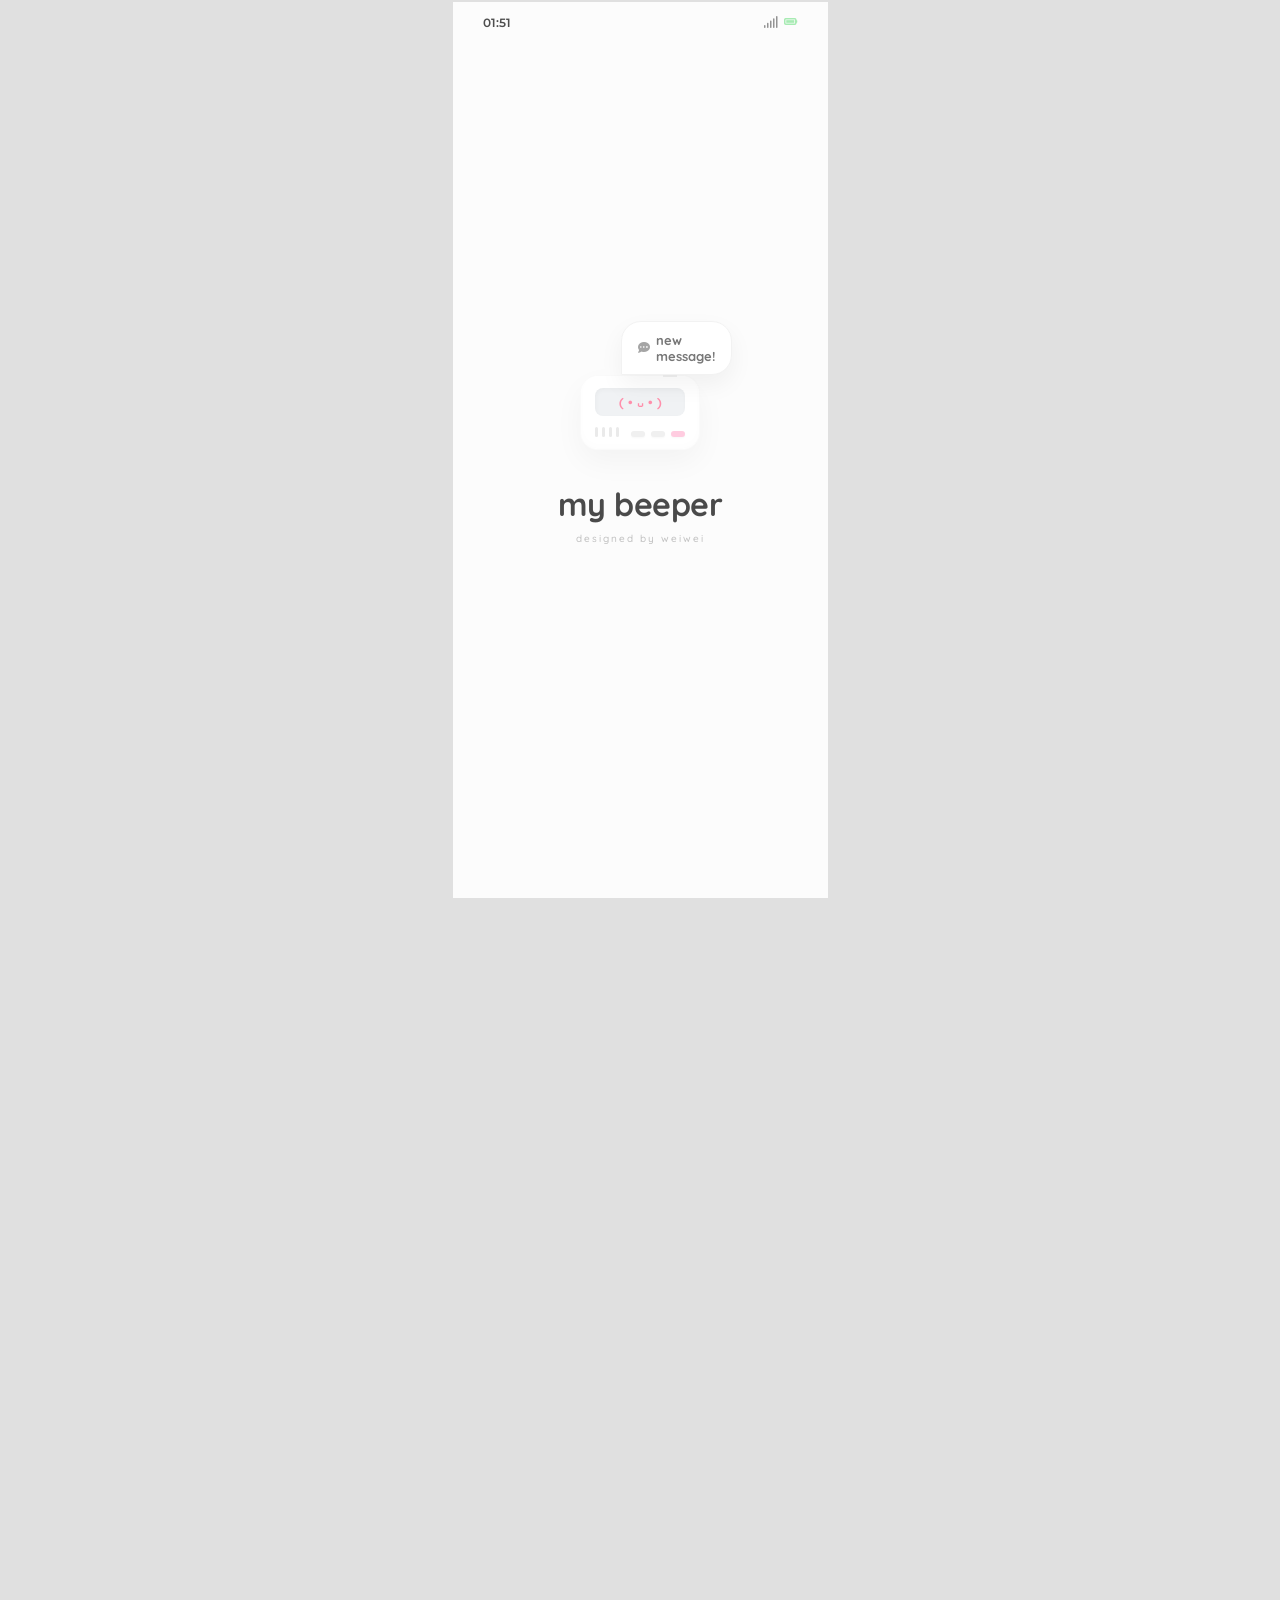
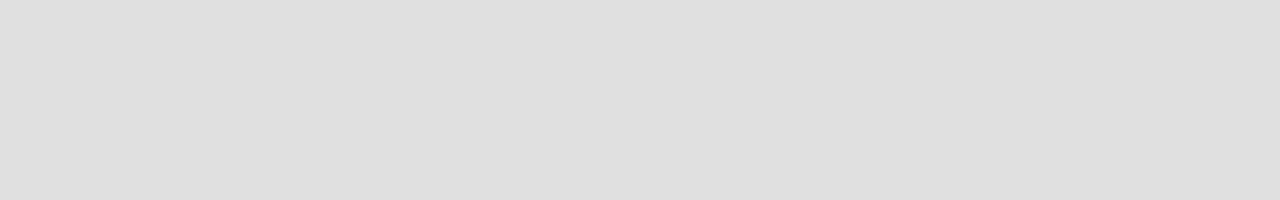
==== commit 2dc6f7cd: "Update local files" ====
--- a/index.html
+++ b/index.html
@@ -8059,141 +8059,253 @@
    </div>
 </div>
 <!-- ============================================== -->
-<!-- [NEW] User 人设生成器 APP (灵动便当盒/情绪板版) -->
+<!-- [人设档案馆] 横向 3页终极版 (带标签分类) -->
 <!-- ============================================== -->
-<div class="app-fullscreen-view" id="personaBuilderApp" style="background: #f4f5f7;">
-    
-    <!-- 悬浮毛玻璃头部 -->
-        <!-- 悬浮毛玻璃头部 -->
-    <div class="pb-magic-header">
-        <i class="fas fa-chevron-down pb-back-btn" onclick="closePersonaBuilder()"></i>
-        <div class="pb-title-box" onclick="openIdentityModal(event)" style="cursor: pointer;">
-            <span class="pb-title-main" id="pb-current-persona-name">MY UNIVERSE <i class="fas fa-caret-down" style="font-size:12px;"></i></span>
-            <span class="pb-title-sub">点击切换多个人设</span>
-        </div>
-      <div style="display:flex; gap: 10px; position: relative;">
-            <!-- 更多操作菜单按钮 (白底) -->
-            <div class="pb-save-btn pb-clear-btn" onclick="togglePbMenu(event)" title="更多选项">
-                <i class="fas fa-ellipsis-h"></i>
-            </div>
-            
-            <!-- 下拉菜单 -->
-            <div id="pb-more-menu" class="wc-plus-dropdown" style="right: 46px; top: 46px; width: 140px; text-align: left;">
-                <div class="wc-menu-option" onclick="clearPersonaBuilderInputs(); togglePbMenu(event)">
-                    <i class="fas fa-broom"></i> 一键清空
-                </div>
-                <div class="wc-menu-option" onclick="exportPersonaTxt(); togglePbMenu(event)">
-                    <i class="fas fa-file-export"></i> 导出 TXT
-                </div>
-                <div class="wc-menu-option" onclick="deleteCurrentPersonaIdentity(); togglePbMenu(event)" style="color:#ff4d4f;">
-                    <i class="fas fa-trash" style="color:#ff4d4f;"></i> 删除此身份
-                </div>
-            </div>
-
-            <!-- 最核心的保存按钮 (黑底) -->
-            <div class="pb-save-btn" onclick="savePersonaBuilder()" title="保存设定">
-                <i class="fas fa-check"></i>
-            </div>
-        </div>
-
-    </div>
-
-    <div class="pb-scroll-container">
-        
-        <!-- 💡 魔法流光 AI 生成区 -->
-        <div class="pb-ai-magic-card">
-            <div class="pb-ai-badge">✨ AI 灵感扩写</div>
-            <textarea id="pb-ai-prompt" class="pb-ai-textarea" placeholder="随便写点什么...比如：大城市的社畜，表面高冷实则内心戏超多，喜欢听雨声，一撒娇就没辙..."></textarea>
-            
-            <div class="pb-ai-selects">
-                <select id="pb-ai-worldbook"><option value="">🌍 融入世界观 (可选)</option></select>
-                <select id="pb-ai-character"><option value="">🎭 针对攻略角色 (可选)</option></select>
-            </div>
-            
-            <button class="pb-btn-magic" id="pb-btn-ai" onclick="generatePersonaByAI()">
-                <i class="fas fa-wand-magic-sparkles"></i> 注入灵魂 (一键生成档案)
-            </button>
-        </div>
-<!-- ✍️ 手写人设（不走AI，直接写最终人设） -->
-<div class="pb-manual-card">
-    <div class="pb-manual-badge">✍️ 手写人设</div>
-    <textarea id="pb_manual_persona" class="pb-manual-textarea"
-              placeholder="在这里直接写你的【最终人设】。&#10;例如：&#10;[User Profile]&#10;姓名：...&#10;性格：...&#10;雷点：..."></textarea>
-    <div class="pb-manual-hint">
-        保存优先级：手写人设 > 表单拼接。想继续用表单，就把这里清空。
-    </div>
-</div>
-
-        <!-- 模块0：人设头像 -->
-        <div class="pb-section-label">00 / AVATAR.</div>
-        <div class="pb-bento-grid" style="grid-template-columns: 1fr;">
-            <div class="pb-input-wrapper" style="display: flex; align-items: center; justify-content: space-between;">
-                <div style="display: flex; align-items: center; gap: 15px;">
-                    <img id="pb_avatar_preview" src="https://api.dicebear.com/7.x/avataaars/svg?seed=User" style="width: 50px; height: 50px; border-radius: 50%; object-fit: cover; border: 2px solid #eee;">
-                    <div style="font-size: 12px; font-weight: bold; color: #555;">设置此人设的专属头像</div>
-                </div>
-                <button class="btn-secondary" style="width: auto; padding: 6px 16px; border-radius: 12px; height: auto;" onclick="document.getElementById('pb_avatar_upload').click()">更换</button>
+<div class="app-fullscreen-view" id="personaBuilderApp">
+    <!-- 新增：首屏扑克牌画廊视图 -->
+<div id="pb-gallery-view" style="flex:1; display:flex; align-items:center; overflow-x:auto; scroll-snap-type:x mandatory; z-index:40; position:relative; height: 100%;">
+    <!-- JS 将在这里动态插入杂志卡片 -->
+</div>
+
+    <!-- 顶部透明导航栏 -->
+    <div style="padding: 20px 24px; display:flex; justify-content:space-between; align-items:center; position:absolute; top:0; left:0; width:100%; z-index:50; box-sizing:border-box;">
+        <div style="background:rgba(255,255,255,0.9); box-shadow: 0 4px 15px rgba(0,0,0,0.05); width:36px; height:36px; border-radius:50%; display:flex; justify-content:center; align-items:center; cursor:pointer;" onclick="closePersonaBuilder()">
+            <i class="fas fa-chevron-left" style="color:#111;"></i>
+        </div>
+        <div style="background:rgba(255,255,255,0.9); box-shadow: 0 4px 15px rgba(0,0,0,0.05); height:36px; border-radius:18px; padding:0 15px; display:flex; align-items:center; gap:15px; position:relative;">
+            <i class="fas fa-ellipsis-h" onclick="togglePbMenu(event)" style="cursor:pointer; color:#111;"></i>
+            <i class="fas fa-check" onclick="savePersonaBuilder()" style="cursor:pointer; color:#111;"></i>
+            <div id="pb-more-menu" class="wc-plus-dropdown" style="right:0; top:45px; width:140px; background:#fff; border-radius:12px; box-shadow:0 10px 30px rgba(0,0,0,0.1);">
+                <div class="wc-menu-option" onclick="clearPersonaBuilderInputs(); togglePbMenu(event)"><i class="fas fa-broom"></i> 清空重填</div>
+                <div class="wc-menu-option" onclick="openIdentityModal(event); togglePbMenu(event)"><i class="fas fa-sync-alt"></i> 切换档案</div>
+                <div class="wc-menu-option" onclick="exportPersonaTxt(); togglePbMenu(event)"><i class="fas fa-file-export"></i> 导出 TXT</div>
+            </div>
+        </div>
+    </div>
+
+    <!-- 🌟 滑动容器 -->
+    <div class="pb-magazine-slider" id="pb-slider" onscroll="updatePbPagination()" style="margin-top: 0;">
+               <!-- === 第 1 页: 封面与坐标 === -->
+        <div class="pb-slide-wrapper">
+            <div class="pb-mag-page pb-page-cover">
+                <!-- 封面底图 -->
+                <img id="pb_avatar_preview" class="pb-cover-img" src="https://images.unsplash.com/photo-1534528741775-53994a69daeb?auto=format&fit=crop&w=800&q=80">
+                <div class="pb-cover-gradient-v2"></div>
+                
+                <!-- 右上角相机按钮 -->
+                <div class="pb-cam-btn" onclick="document.getElementById('pb_avatar_upload').click()"><i class="fas fa-camera"></i></div>
                 <input type="file" id="pb_avatar_upload" style="display:none" accept="image/*" onchange="handlePbAvatarUpload(this)">
-            </div>
-        </div>
-
-        <!-- 模块一：基础档案 (Bento Box) -->
-        <div class="pb-section-label">01 / BASIC INFO.</div>
-        <div class="pb-bento-grid">
-            <div class="pb-input-wrapper col-span-2"><label><i class="fas fa-signature"></i> 昵称/代号</label><input type="text" id="pb_name"></div>
-            <div class="pb-input-wrapper"><label><i class="fas fa-id-card"></i> 真实姓名</label><input type="text" id="pb_realName"></div>
-            <div class="pb-input-wrapper"><label><i class="fas fa-venus-mars"></i> 性别/取向</label><input type="text" id="pb_gender"></div>
-            <div class="pb-input-wrapper"><label><i class="fas fa-birthday-cake"></i> 年龄阶段</label><input type="text" id="pb_age"></div>
-            <div class="pb-input-wrapper col-span-2"><label><i class="fas fa-briefcase"></i> 职业/身份</label><textarea id="pb_occupation" rows="2"></textarea></div>
-            <div class="pb-input-wrapper col-span-2"><label><i class="fas fa-hashtag"></i> 印象标签 (Tag)</label><textarea id="pb_tags" rows="2" placeholder="#感性 #颜控 #宅..."></textarea></div>
-        </div>
-
-        <!-- 模块二：视觉形象 -->
-        <div class="pb-section-label">02 / VISUAL AURA.</div>
-        <div class="pb-bento-grid">
-            <div class="pb-input-wrapper"><label><i class="fas fa-ruler-vertical"></i> 身高体型</label><textarea id="pb_physique" rows="2"></textarea></div>
-            <div class="pb-input-wrapper"><label><i class="fas fa-user-circle"></i> 五官特征</label><textarea id="pb_face" rows="2" placeholder="泪痣/桃花眼..."></textarea></div>
-            <div class="pb-input-wrapper"><label><i class="fas fa-cut"></i> 发型发色</label><textarea id="pb_hair" rows="2"></textarea></div>
-            <div class="pb-input-wrapper"><label><i class="fas fa-tshirt"></i> 穿搭风格</label><textarea id="pb_style" rows="2" placeholder="极简/废土/千禧..."></textarea></div>
-            <div class="pb-input-wrapper"><label><i class="fas fa-microphone-alt"></i> 声音质感</label><textarea id="pb_voice" rows="2" placeholder="沙哑/清脆/慢条斯理..."></textarea></div>
-            <div class="pb-input-wrapper col-span-2"><label><i class="fas fa-wind"></i> 专属气质</label><textarea id="pb_aura" rows="2"></textarea></div>
-        </div>
-
-        <!-- 模块三：原生背景 -->
-        <div class="pb-section-label">03 / BACKGROUND.</div>
-        <div class="pb-bento-grid">
-            <div class="pb-input-wrapper"><label><i class="fas fa-home"></i> 家庭结构</label><textarea id="pb_family" rows="2"></textarea></div>
-            <div class="pb-input-wrapper col-span-2"><label><i class="fas fa-film"></i> 过往高光/感情史</label><textarea id="pb_pastExp" rows="3"></textarea></div>
-            <div class="pb-input-wrapper col-span-2"><label><i class="fas fa-route"></i> 命运转折点 (核心事件)</label><textarea id="pb_turningPoint" rows="3"></textarea></div>
-        </div>
-
-        <!-- 模块四：性格内核 -->
-        <div class="pb-section-label">04 / INNER SOUL.</div>
-        <div class="pb-bento-grid">
-            <div class="pb-input-wrapper col-span-2"><label><i class="fas fa-heart"></i> 核心性格</label><textarea id="pb_coreTrait" rows="2"></textarea></div>
-            <div class="pb-input-wrapper"><label><i class="fas fa-mask"></i> 社交面具 (显性)</label><textarea id="pb_apparentTrait" rows="2"></textarea></div>
-            <div class="pb-input-wrapper"><label><i class="fas fa-lock"></i> 真实自我 (隐性)</label><textarea id="pb_hiddenTrait" rows="2"></textarea></div>
-            <div class="pb-input-wrapper col-span-2"><label><i class="fas fa-shield-alt"></i> 软肋与底线</label><textarea id="pb_weakness" rows="2"></textarea></div>
-            <div class="pb-input-wrapper col-span-2"><label><i class="fas fa-compass"></i> 人生三观</label><textarea id="pb_values" rows="3"></textarea></div>
-            <div class="pb-input-wrapper"><label><i class="fas fa-star"></i> 内心极度渴望</label><textarea id="pb_desire" rows="2"></textarea></div>
-            <div class="pb-input-wrapper"><label><i class="fas fa-skull-crossbones"></i> 最深的恐惧</label><textarea id="pb_fear" rows="2"></textarea></div>
-            <div class="pb-input-wrapper col-span-2"><label><i class="fas fa-key"></i> 执念、心结与小秘密</label><textarea id="pb_secret" rows="2"></textarea></div>
-        </div>
-
-        <!-- 模块五：行为与社交 -->
-        <div class="pb-section-label">05 / HABITS & SOCIAL.</div>
-        <div class="pb-bento-grid">
-            <div class="pb-input-wrapper"><label><i class="fas fa-gamepad"></i> 兴趣爱好</label><textarea id="pb_hobbies" rows="2"></textarea></div>
-            <div class="pb-input-wrapper col-span-2"><label><i class="fas fa-thumbs-up"></i> 极度喜欢 / 极度雷点</label><textarea id="pb_likesDislikes" rows="2"></textarea></div>
-            <div class="pb-input-wrapper col-span-2"><label><i class="fas fa-paw"></i> 下意识的小动作/癖好</label><textarea id="pb_quirks" rows="2"></textarea></div>
-            <div class="pb-input-wrapper col-span-2"><label><i class="fas fa-heartbeat"></i> 恋爱状态与偏好</label><textarea id="pb_romance" rows="2"></textarea></div>
-        </div>
-
-        
-        <div style="height: 60px;"></div>
-    </div>
-</div>
-
+
+                <!-- 杂志顶部小标题 -->
+                <div class="mag-cover-top">
+                    <span>PROFILE</span>
+                    <span>NO.01</span>
+                </div>
+
+                <!-- 杂志底部排版 (纯文字输入) -->
+                <div class="mag-cover-bottom">
+                    <input type="text" id="pb_realName" class="mag-title-huge" placeholder="REAL NAME">
+                    <input type="text" id="pb_name" class="mag-subtitle" placeholder="NICKNAME / 昵称">
+                    
+                    <div class="mag-info-grid">
+                        <div class="mag-info-cell">
+                            <label>AGE</label>
+                            <input type="text" id="pb_age" placeholder="年龄">
+                        </div>
+                        <div class="mag-info-cell" style="border-left: 1px solid rgba(255,255,255,0.3); padding-left: 15px;">
+                            <label>GENDER</label>
+                            <input type="text" id="pb_gender" placeholder="性别">
+                        </div>
+                    </div>
+                </div>
+            </div>
+        </div>
+
+        <!-- === 第 2 页: 皮囊与灵魂 === -->
+        <div class="pb-slide-wrapper">
+            <div class="pb-mag-page">
+                <div class="pb-inner-header">Vol. 1 / 外貌与灵魂</div>
+                <div class="pb-inner-content">
+
+                    <div class="pb-mag-input-group">
+                        <label>职业/身份 <span class="sub-label">Occupation & Role</span></label>
+                        <div class="pb-tags">
+                            <span class="pb-tag" onclick="addPbTag('pb_occupation', '财阀继承人')">财阀继承人</span>
+                            <span class="pb-tag" onclick="addPbTag('pb_occupation', '自由摄影师')">自由摄影师</span>
+                            <span class="pb-tag" onclick="addPbTag('pb_occupation', '地下偶像')">地下偶像</span>
+                            <span class="pb-tag" onclick="addPbTag('pb_occupation', '天才骇客')">天才骇客</span>
+                            <span class="pb-tag" onclick="addPbTag('pb_occupation', '赏金猎人')">赏金猎人</span>
+                            <span class="pb-tag" onclick="addPbTag('pb_occupation', '咖啡师')">咖啡师</span>
+                            <span class="pb-tag" onclick="addPbTag('pb_occupation', '落魄贵族')">落魄贵族</span>
+                        </div>
+                        <input type="text" id="pb_occupation" placeholder="如：自由摄影师、财阀继承人">
+                    </div>
+
+                    <div class="pb-mag-input-group">
+                        <label>所处世界观 <span class="sub-label">Worldview</span></label>
+                        <div class="pb-tags">
+                            <span class="pb-tag" onclick="addPbTag('pb_worldview', '现代都市')">现代都市</span>
+                            <span class="pb-tag" onclick="addPbTag('pb_worldview', '赛博朋克')">赛博朋克</span>
+                            <span class="pb-tag" onclick="addPbTag('pb_worldview', '欧式西幻')">欧式西幻</span>
+                            <span class="pb-tag" onclick="addPbTag('pb_worldview', '废土末日')">废土末日</span>
+                            <span class="pb-tag" onclick="addPbTag('pb_worldview', '修仙玄幻')">修仙玄幻</span>
+                            <span class="pb-tag" onclick="addPbTag('pb_worldview', '星际科幻')">星际科幻</span>
+                            <span class="pb-tag" onclick="addPbTag('pb_worldview', '无限流')">无限流</span>
+                        </div>
+                        <input type="text" id="pb_worldview" placeholder="自己写或点击上方标签">
+                    </div>
+                    
+                    <div class="pb-mag-input-group">
+                        <label>外貌特征 <span class="sub-label">Face & Body</span></label>
+                        <div class="pb-tags">
+                            <span class="pb-tag" onclick="addPbTag('pb_appearance', '宽肩窄腰')">宽肩窄腰</span>
+                            <span class="pb-tag" onclick="addPbTag('pb_appearance', '清冷厌世脸')">清冷厌世脸</span>
+                            <span class="pb-tag" onclick="addPbTag('pb_appearance', '肌肉线条流畅')">线条流畅</span>
+                            <span class="pb-tag" onclick="addPbTag('pb_appearance', '桃花眼')">桃花眼</span>
+                            <span class="pb-tag" onclick="addPbTag('pb_appearance', '异色瞳')">异色瞳</span>
+                            <span class="pb-tag" onclick="addPbTag('pb_appearance', '眼角泪痣')">眼角泪痣</span>
+                            <span class="pb-tag" onclick="addPbTag('pb_appearance', '金发红眼')">金发红眼</span>
+                            <span class="pb-tag" onclick="addPbTag('pb_appearance', '战损病弱')">战损病弱</span>
+                            <span class="pb-tag" onclick="addPbTag('pb_appearance', '银发高马尾')">银发高马尾</span>
+                            <span class="pb-tag" onclick="addPbTag('pb_appearance', '金丝眼镜')">金丝眼镜</span>
+                        </div>
+                        <input type="text" id="pb_physique" placeholder="身材 (如：宽肩窄腰 / 娇小玲珑)" style="margin-bottom:10px; width:100%; border:none; background:#f6f6f7; border-radius:14px; padding:14px; font-size:13px; outline:none;">
+<input type="text" id="pb_face" placeholder="面容 (如：清冷厌世脸 / 桃花眼)" style="margin-bottom:10px; width:100%; border:none; background:#f6f6f7; border-radius:14px; padding:14px; font-size:13px; outline:none;">
+<input type="text" id="pb_hair" placeholder="发型 (如：银发高马尾 / 齐肩短发)" style="width:100%; border:none; background:#f6f6f7; border-radius:14px; padding:14px; font-size:13px; outline:none;">
+
+                    </div>
+
+                    <div class="pb-mag-input-group">
+                        <label>穿衣风格 <span class="sub-label">Fashion Style</span></label>
+                        <div class="pb-tags">
+                            <span class="pb-tag" onclick="addPbTag('pb_style', '极简高定风')">极简高定</span>
+                            <span class="pb-tag" onclick="addPbTag('pb_style', '暗黑废土风')">暗黑废土</span>
+                            <span class="pb-tag" onclick="addPbTag('pb_style', '慵懒家居服')">慵懒家居</span>
+                            <span class="pb-tag" onclick="addPbTag('pb_style', 'Y2K亚逼风')">Y2K亚逼风</span>
+                            <span class="pb-tag" onclick="addPbTag('pb_style', '纯欲白月光')">纯欲白月光</span>
+                            <span class="pb-tag" onclick="addPbTag('pb_style', '西装暴徒')">西装暴徒</span>
+                            <span class="pb-tag" onclick="addPbTag('pb_style', '禁欲系制服')">禁欲系制服</span>
+                        </div>
+                        <input type="text" id="pb_style" placeholder="平时偏爱什么打扮？">
+                    </div>
+
+                    <div class="pb-mag-input-group">
+                        <label>主要性格 <span class="sub-label">Core Personality</span></label>
+                        <div class="pb-tags">
+                            <span class="pb-tag" onclick="addPbTag('pb_personality', '外冷内热')">外冷内热</span>
+                            <span class="pb-tag" onclick="addPbTag('pb_personality', '疯批美人')">疯批美人</span>
+                            <span class="pb-tag" onclick="addPbTag('pb_personality', '腹黑')">腹黑</span>
+                            <span class="pb-tag" onclick="addPbTag('pb_personality', '阳光修勾')">阳光修勾</span>
+                            <span class="pb-tag" onclick="addPbTag('pb_personality', '傲娇毒舌')">傲娇毒舌</span>
+                            <span class="pb-tag" onclick="addPbTag('pb_personality', '温柔爹系')">温柔爹系</span>
+                            <span class="pb-tag" onclick="addPbTag('pb_personality', '病娇偏执')">病娇偏执</span>
+                        </div>
+                        <textarea id="pb_personality" placeholder="外在给人的感觉？内在最真实的性格是？"></textarea>
+                    </div>
+
+                    <div class="pb-mag-input-group">
+                        <label>核心价值观 <span class="sub-label">Values</span></label>
+                        <input type="text" id="pb_values" placeholder="最看重什么？(如：利益至上、绝对自由、极度护短)">
+                    </div>
+
+                    <div class="pb-mag-input-group">
+                        <label>NSFW 偏好 <span class="sub-label">Intimacy / NSFW</span></label>
+                        <div class="pb-tags">
+                            <span class="pb-tag nsfw" onclick="addPbTag('pb_nsfw', '控制欲极强')">控制欲极强</span>
+                            <span class="pb-tag nsfw" onclick="addPbTag('pb_nsfw', '纯情反差')">纯情反差</span>
+                            <span class="pb-tag nsfw" onclick="addPbTag('pb_nsfw', '花样百出')">花样百出</span>
+                            <span class="pb-tag nsfw" onclick="addPbTag('pb_nsfw', '只对你有反应')">只对你有反应</span>
+                            <span class="pb-tag nsfw" onclick="addPbTag('pb_nsfw', '极度黏人')">极度黏人</span>
+                            <span class="pb-tag nsfw" onclick="addPbTag('pb_nsfw', '强制爱倾向')">强制爱倾向</span>
+                            <span class="pb-tag nsfw" onclick="addPbTag('pb_nsfw', '温柔缱绻')">温柔缱绻</span>
+                        </div>
+                        <textarea id="pb_nsfw" placeholder="感情或亲密互动中的特殊偏好、XP、底线..."></textarea>
+                    </div>
+
+                </div>
+            </div>
+        </div>
+
+        <!-- === 第 3 页: 过往与细节 === -->
+        <div class="pb-slide-wrapper">
+            <div class="pb-mag-page">
+                <div class="pb-inner-header">Vol. 2 / 故事与细节</div>
+                <div class="pb-inner-content">
+
+                    <div class="pb-mag-input-group">
+                        <label>居住地 <span class="sub-label">Location</span></label>
+                        <div class="pb-tags">
+                            <span class="pb-btn-random" onclick="randomLocation()"><i class="fas fa-dice"></i> 随机地点</span>
+                            <span class="pb-tag" onclick="addPbTag('pb_location', '市中心大平层')">市中心大平层</span>
+                            <span class="pb-tag" onclick="addPbTag('pb_location', '郊区独栋别墅')">郊区独栋</span>
+                            <span class="pb-tag" onclick="addPbTag('pb_location', '拥挤的出租屋')">拥挤的出租屋</span>
+                            <span class="pb-tag" onclick="addPbTag('pb_location', '赛博地下城')">赛博地下城</span>
+                            <span class="pb-tag" onclick="addPbTag('pb_location', '海边废弃灯塔')">海边废弃灯塔</span>
+                            <span class="pb-tag" onclick="addPbTag('pb_location', '古老洋房')">古老洋房</span>
+                        </div>
+                        <input type="text" id="pb_location" placeholder="目前住在哪里？">
+                    </div>
+                    
+                    <div class="pb-mag-input-group">
+                        <label>成长背景 <span class="sub-label">Background</span></label>
+                        <textarea id="pb_background" style="min-height:90px;" placeholder="童年经历、家庭背景，或导致现在性格的重大转折点..."></textarea>
+                    </div>
+
+                    <div class="pb-mag-input-group">
+                        <label>兴趣爱好 <span class="sub-label">Hobbies</span></label>
+                        <div class="pb-tags">
+                            <span class="pb-tag" onclick="addPbTag('pb_hobbies', '深夜飙车')">深夜飙车</span>
+                            <span class="pb-tag" onclick="addPbTag('pb_hobbies', '调酒')">调酒</span>
+                            <span class="pb-tag" onclick="addPbTag('pb_hobbies', '养稀有植物')">养稀有植物</span>
+                            <span class="pb-tag" onclick="addPbTag('pb_hobbies', '打电玩')">打电玩</span>
+                            <span class="pb-tag" onclick="addPbTag('pb_hobbies', '收集黑胶唱片')">收集黑胶</span>
+                            <span class="pb-tag" onclick="addPbTag('pb_hobbies', '独自看午夜场电影')">看午夜场</span>
+                        </div>
+                        <input type="text" id="pb_hobbies" placeholder="闲暇时喜欢做什么？">
+                    </div>
+
+                    <div class="pb-mag-input-group" style="background:#f9f9fa; padding:15px; border-radius:14px; margin-bottom:20px;">
+                        <label style="margin-bottom:10px;"><i class="fas fa-theater-masks"></i> 情绪表现 <span class="sub-label">Emotions</span></label>
+                        <input type="text" id="pb_emo_happy" placeholder="开心时会怎样？(如：嘴角微扬但死不承认)" style="margin-bottom:10px;">
+                        <input type="text" id="pb_emo_angry" placeholder="生气时会怎样？(如：突然沉默，冷暴力压迫)" style="margin-bottom:10px;">
+                        <input type="text" id="pb_emo_sad" placeholder="悲伤/吃醋时会怎样？(如：眼眶发红，拼命抽烟)">
+                    </div>
+
+                    <div class="pb-mag-input-group">
+                        <label>生活小细节 <span class="sub-label">Life Details</span></label>
+                        <div class="pb-tags">
+                            <span class="pb-tag" onclick="addPbTag('pb_details', '严重洁癖')">严重洁癖</span>
+                            <span class="pb-tag" onclick="addPbTag('pb_details', '嗜甜如命')">嗜甜如命</span>
+                            <span class="pb-tag" onclick="addPbTag('pb_details', '熬夜狂魔')">熬夜狂魔</span>
+                            <span class="pb-tag" onclick="addPbTag('pb_details', '习惯揉眉心')">习惯揉眉心</span>
+                            <span class="pb-tag" onclick="addPbTag('pb_details', '紧张时咬下唇')">紧张时咬下唇</span>
+                            <span class="pb-tag" onclick="addPbTag('pb_details', '随身带薄荷糖')">随身带薄荷糖</span>
+                            <span class="pb-tag" onclick="addPbTag('pb_details', '怕黑怕打雷')">怕黑怕打雷</span>
+                            <span class="pb-tag" onclick="addPbTag('pb_details', '极度路痴')">极度路痴</span>
+                        </div>
+                        <textarea id="pb_details" style="min-height:90px;" placeholder="饮食偏好、睡眠作息、口头禅、下意识的小动作..."></textarea>
+                    </div>
+
+                </div>
+            </div>
+        </div>
+
+    </div>
+
+    <!-- 🌟 底部区域 -->
+    <div class="pb-bottom-area">
+        <div class="pb-pagination">
+            <div class="pb-dot active" onclick="scrollToPbPage(0)"></div>
+            <div class="pb-dot" onclick="scrollToPbPage(1)"></div>
+            <div class="pb-dot" onclick="scrollToPbPage(2)"></div>
+        </div>
+        <div class="pb-mag-bottom-bar">
+            <input type="text" id="pb-ai-prompt" placeholder="💡 一句话描述人设，让 AI 填满这三页..." onkeydown="if(event.key==='Enter') generatePersonaByAI()">
+            <div class="pb-mag-ai-btn" id="pb-btn-ai" onclick="generatePersonaByAI()"><i class="fas fa-magic"></i></div>
+        </div>
+    </div>
+
+</div>
 
 <!-- === [新增] 消息编辑弹窗 === -->
 <div id="msg-edit-modal" class="modal-overlay" style="z-index:999999; display:none;"
--- a/css/modules.css
+++ b/css/modules.css
@@ -7171,209 +7171,74 @@
     box-shadow: 0 2px 10px rgba(0,0,0,0.06); 
 }
 /* =========================================
-   [NEW] USER 人设生成器 (灵动便当盒 / 手账风)
+   [人设档案馆] 横向滑动 3页终极版 (带标签)
    ========================================= */
-
 #personaBuilderApp {
-    display: flex;
-    flex-direction: column;
-}
-
-/* 悬浮毛玻璃头部 */
-.pb-magic-header {
-    background: rgba(244, 245, 247, 0.85);
-    backdrop-filter: blur(20px);
-    height: 70px;
-    padding: 0 24px;
-    display: flex;
-    justify-content: space-between;
-    align-items: center;
-    z-index: 100;
-    flex-shrink: 0;
-}
-.pb-back-btn {
-    width: 36px; height: 36px;
-    background: #fff; border-radius: 50%;
-    display: flex; justify-content: center; align-items: center;
-    box-shadow: 0 4px 10px rgba(0,0,0,0.05);
-    color: #111; cursor: pointer; transition: 0.2s;
-}
-.pb-back-btn:active { transform: scale(0.9); }
-
-.pb-title-box { text-align: center; display: flex; flex-direction: column; }
-.pb-title-main { font-family: 'Montserrat', sans-serif; font-size: 16px; font-weight: 900; letter-spacing: 2px; color: #111; }
-.pb-title-sub { font-size: 9px; font-weight: 600; color: #aaa; letter-spacing: 1px; }
-
-.pb-save-btn {
-    width: 36px; height: 36px;
-    background: #111; color: #fff; border-radius: 50%;
-    display: flex; justify-content: center; align-items: center;
-    box-shadow: 0 4px 15px rgba(0,0,0,0.15);
-    cursor: pointer; transition: 0.2s;
-}
-.pb-save-btn:active { transform: scale(0.9); }
-
-/* 容器隐藏滚动条 */
-.pb-scroll-container {
-    flex: 1; overflow-y: auto; padding: 20px 24px;
-    display: flex; flex-direction: column; gap: 25px;
-    -ms-overflow-style: none; scrollbar-width: none;
-}
-.pb-scroll-container::-webkit-scrollbar { display: none; }
-
-/* --- 流光魔法 AI 区域 --- */
-.pb-ai-magic-card {
-    background: linear-gradient(135deg, #ffffff 0%, #fffcfb 100%);
-    border-radius: 28px;
-    padding: 24px;
-    box-shadow: 0 15px 35px rgba(255, 126, 103, 0.08), inset 0 0 0 1px rgba(255, 126, 103, 0.15);
-    position: relative;
-    animation: fadeUpBento 0.5s ease backwards;
-}
-.pb-ai-badge {
-    display: inline-block; background: #ff7e67; color: #fff;
-    padding: 4px 12px; border-radius: 20px; font-size: 10px; font-weight: 800;
-    margin-bottom: 12px; box-shadow: 0 4px 10px rgba(255, 126, 103, 0.3);
-}
-.pb-ai-textarea {
-    width: 100%; border: none; background: transparent;
-    font-size: 14px; line-height: 1.6; color: #333; resize: none; outline: none;
-}
-.pb-ai-textarea::placeholder { color: #fca593; font-weight: 300; }
-
-.pb-ai-selects { 
-    display: flex; 
-    gap: 10px; 
-    margin-top: 15px; 
-    width: 100%; 
-}
-.pb-ai-selects select {
-    flex: 1; 
-    padding: 10px 12px; 
-    border-radius: 16px; 
-    border: none;
-    background: rgba(255, 126, 103, 0.05); 
-    color: #ff7e67; 
-    font-size: 11px; 
-    font-weight: 700; 
-    outline: none;
-    
-    /* === 核心修复：防止内容过长撑爆父容器 === */
-    min-width: 0; 
-    text-overflow: ellipsis;
-    overflow: hidden;
-    white-space: nowrap;
-}
-
-
-.pb-btn-magic {
-    width: 100%; margin-top: 15px; padding: 16px; border-radius: 20px; border: none;
-    background: linear-gradient(135deg, #ff7e67, #ff4d4f); color: #fff;
-    font-size: 13px; font-weight: 800; letter-spacing: 1px;
-    box-shadow: 0 8px 25px rgba(255, 77, 79, 0.3); cursor: pointer; transition: 0.2s;
-}
-.pb-btn-magic:active { transform: scale(0.96); box-shadow: 0 4px 10px rgba(255, 77, 79, 0.2); }
-
-/* --- 模块分类标题 --- */
-.pb-section-label {
-    font-family: 'Montserrat', sans-serif;
-    font-size: 12px; font-weight: 800; color: #999;
-    letter-spacing: 2px; margin-bottom: -10px;
-    padding-left: 5px;
-}
-
-/* --- 便当盒网格 (Bento Grid) --- */
-.pb-bento-grid {
-    display: grid;
-    grid-template-columns: repeat(2, 1fr);
-    gap: 12px;
-}
-.col-span-2 { grid-column: span 2; }
-
-/* --- 灵动输入框 (Hover & Focus 交互) --- */
-.pb-input-wrapper {
-    background: #ffffff;
-    border-radius: 20px;
-    padding: 14px 16px;
-    border: 1px solid rgba(0,0,0,0.02);
-    box-shadow: 0 4px 15px rgba(0,0,0,0.02);
-    transition: all 0.3s cubic-bezier(0.175, 0.885, 0.32, 1.275);
-    position: relative;
-    overflow: hidden;
-    animation: fadeUpBento 0.5s ease backwards;
-}
-
-/* 给各个模块加上轻微延迟，实现瀑布流加载感 */
-.pb-bento-grid:nth-of-type(1) .pb-input-wrapper { animation-delay: 0.1s; }
-.pb-bento-grid:nth-of-type(2) .pb-input-wrapper { animation-delay: 0.2s; }
-.pb-bento-grid:nth-of-type(3) .pb-input-wrapper { animation-delay: 0.3s; }
-.pb-bento-grid:nth-of-type(4) .pb-input-wrapper { animation-delay: 0.4s; }
-
-/* 核心：点击输入时的浮起效果 */
-.pb-input-wrapper:focus-within {
-    transform: translateY(-3px) scale(1.02);
-    box-shadow: 0 12px 30px rgba(0,0,0,0.06);
-    border-color: #2b2b2b;
-    z-index: 10;
-}
-
-.pb-input-wrapper label {
-    display: flex; align-items: center; gap: 6px;
-    font-size: 10px; font-weight: 700; color: #a0a0a0;
-    margin-bottom: 6px; letter-spacing: 0.5px;
-}
-.pb-input-wrapper label i { color: #ccc; font-size: 12px; }
-
-/* 聚焦时图标变黑 */
-.pb-input-wrapper:focus-within label i,
-.pb-input-wrapper:focus-within label {
-    color: #111;
-}
-
-/* --- 灵动输入框 (Hover & Focus 交互) --- */
-.pb-input-wrapper input {
-    width: 100%; border: none; background: transparent;
-    font-size: 13px; font-weight: 600; color: #222;
-    outline: none; line-height: 1.5; font-family: inherit;
-    padding: 0;
-}
-
-/* --- 灵动多行输入框 (自动隐藏滚动条) --- */
-.pb-input-wrapper textarea {
-    width: 100%; border: none; background: transparent;
-    font-size: 13px; font-weight: 600; color: #222;
-    outline: none; line-height: 1.5; font-family: inherit;
-    padding: 0; min-height: 44px; 
-    
-    /* 1. 禁止手动拉伸破坏排版 */
-    resize: none; 
-    
-    /* 2. 彻底隐藏丑陋的系统滚动条，但保留滑动能力 */
-    -ms-overflow-style: none;  /* IE / Edge */
-    scrollbar-width: none;     /* Firefox */
-}
-
-/* 3. 针对 Chrome/Safari 的专属隐藏 */
-.pb-input-wrapper textarea::-webkit-scrollbar {
-    display: none;
-}
-
-
-/* --- AI 填装成功的呼吸发光动画 --- */
-@keyframes bentoHighlight {
-    0% { background: #ffffff; box-shadow: 0 4px 15px rgba(0,0,0,0.02); transform: scale(1); }
-    50% { background: #fffdf5; box-shadow: 0 10px 30px rgba(255, 126, 103, 0.15); transform: scale(1.02); border-color: #ff7e67; }
-    100% { background: #ffffff; box-shadow: 0 4px 15px rgba(0,0,0,0.02); transform: scale(1); border-color: rgba(0,0,0,0.02); }
-}
-.ai-filled-flash {
-    animation: bentoHighlight 1.2s cubic-bezier(0.25, 0.8, 0.25, 1);
-}
-
-@keyframes fadeUpBento {
-    from { opacity: 0; transform: translateY(20px); }
-    to { opacity: 1; transform: translateY(0); }
-}
-
+    background-color: #f4f4f5; font-family: 'Playfair Display', 'PingFang SC', sans-serif; color: #111;
+    overflow: hidden; display: flex; flex-direction: column;
+}
+.pb-magazine-slider {
+    flex: 1; display: flex; overflow-x: auto; overflow-y: hidden; scroll-snap-type: x mandatory;
+    scroll-behavior: smooth; -ms-overflow-style: none; scrollbar-width: none; margin-top: 80px;
+}
+.pb-magazine-slider::-webkit-scrollbar { display: none; }
+.pb-slide-wrapper { min-width: 100%; height: 100%; display: flex; justify-content: center; align-items: flex-start; scroll-snap-align: center; }
+.pb-mag-page {
+    width: 100%; height: 100%; border-radius: 0; background: #fff;
+    position: relative; overflow: hidden; display: flex; flex-direction: column;
+}
+
+/* 封面区 */
+.pb-page-cover { background: #000; }
+.pb-cover-img { position: absolute; top: 0; left: 0; width: 100%; height: 100%; object-fit: cover; z-index: 1; opacity: 0.8; }
+.pb-cover-gradient { position: absolute; bottom: 0; left: 0; width: 100%; height: 80%; background: linear-gradient(to top, rgba(0,0,0,0.95) 0%, rgba(0,0,0,0.7) 40%, rgba(0,0,0,0) 100%); z-index: 2; }
+.pb-cover-content { position: absolute; bottom: 0; left: 0; width: 100%; height: 65%; overflow-y: auto; padding: 20px 25px 40px; z-index: 3; color: #fff; box-sizing: border-box; -ms-overflow-style: none; scrollbar-width: none; }
+.pb-cover-content::-webkit-scrollbar { display: none; }
+.pb-cover-subtitle { font-family: 'Montserrat', sans-serif; font-size: 10px; font-weight: 700; letter-spacing: 4px; color: rgba(255,255,255,0.7); margin-bottom: 5px; text-transform: uppercase; }
+.pb-cover-name-input { background: transparent; border: none; color: #fff; font-family: 'Playfair Display', 'Songti SC', serif; font-size: 36px; font-weight: 900; width: 100%; outline: none; margin-bottom: 5px; }
+.pb-cover-name-input::placeholder { color: rgba(255,255,255,0.3); }
+
+/* 封面输入框 */
+.pb-cover-input-group { margin-bottom: 15px; }
+.pb-cover-input-group label { display: block; font-size: 10px; color: rgba(255,255,255,0.6); margin-bottom: 6px; letter-spacing: 1px; }
+.pb-cover-input-group input, .pb-cover-input-group textarea {
+    width: 100%; background: rgba(255,255,255,0.1); border: 1px solid rgba(255,255,255,0.2); border-radius: 12px;
+    color: #fff; padding: 12px; font-size: 13px; outline: none; backdrop-filter: blur(10px); box-sizing: border-box; font-family: inherit;
+}
+.pb-cover-input-group input::placeholder, .pb-cover-input-group textarea::placeholder { color: rgba(255,255,255,0.3); }
+.pb-cover-row { display: flex; gap: 10px; }
+
+/* 换图按钮 */
+.pb-cam-btn { position: absolute; top: 25px; right: 25px; z-index: 10; width: 40px; height: 40px; background: rgba(255,255,255,0.2); backdrop-filter: blur(10px); border-radius: 50%; display: flex; justify-content: center; align-items: center; color: #fff; cursor: pointer; border: 1px solid rgba(255,255,255,0.3); }
+
+/* 内页区 */
+.pb-inner-header { padding: 25px 25px 15px; font-family: 'Montserrat', sans-serif; font-size: 11px; font-weight: 800; letter-spacing: 3px; color: #bbb; text-transform: uppercase; border-bottom: 1px solid #f0f0f0; margin-bottom: 15px; }
+.pb-inner-content { flex: 1; padding: 0 25px 25px; overflow-y: auto; -ms-overflow-style: none; scrollbar-width: none; }
+.pb-inner-content::-webkit-scrollbar { display: none; }
+
+.pb-mag-input-group { margin-bottom: 22px; position: relative; }
+.pb-mag-input-group label { display: block; font-size: 13px; font-weight: 800; color: #111; margin-bottom: 6px; }
+.pb-mag-input-group .sub-label { font-size: 10px; color: #888; font-weight: 400; margin-left: 5px; }
+.pb-mag-input-group input, .pb-mag-input-group textarea { width: 100%; border: none; background: #f6f6f7; border-radius: 14px; padding: 14px; font-size: 13px; color: #333; outline: none; transition: 0.3s; box-sizing: border-box; font-family: inherit; line-height: 1.5; }
+.pb-mag-input-group input:focus, .pb-mag-input-group textarea:focus { background: #fff; box-shadow: 0 5px 15px rgba(0,0,0,0.05); border: 1px solid #ddd; }
+.pb-mag-input-group textarea { min-height: 70px; resize: vertical; }
+
+/* 快捷标签区 */
+.pb-tags { display: flex; flex-wrap: wrap; gap: 6px; margin-bottom: 8px; }
+.pb-tag { background: #eee; color: #555; padding: 4px 10px; border-radius: 20px; font-size: 11px; cursor: pointer; transition: 0.2s; }
+.pb-tag:hover { background: #111; color: #fff; }
+.pb-tag.nsfw { background: #ffe4e6; color: #e11d48; }
+.pb-tag.nsfw:hover { background: #e11d48; color: #fff; }
+.pb-btn-random { background: #111; color: #fff; padding: 4px 10px; border-radius: 20px; font-size: 11px; cursor: pointer; display: inline-flex; align-items: center; gap: 4px; }
+
+/* 底部区域 */
+.pb-bottom-area { padding: 10px 20px 20px; background: transparent; display: flex; flex-direction: column; align-items: center; gap: 15px; }
+.pb-pagination { display: flex; gap: 8px; justify-content: center; align-items: center; }
+.pb-dot { width: 6px; height: 6px; border-radius: 50%; background: #ccc; transition: 0.3s; cursor: pointer; }
+.pb-dot.active { width: 20px; background: #111; border-radius: 4px; }
+.pb-mag-bottom-bar { width: 100%; background: #fff; border-radius: 30px; display: flex; align-items: center; padding: 6px 6px 6px 20px; box-shadow: 0 10px 30px rgba(0,0,0,0.05); border: 1px solid #eaeaea; box-sizing: border-box; }
+#pb-ai-prompt { flex: 1; background: transparent; border: none; font-size: 13px; color: #111; outline: none; }
+.pb-mag-ai-btn { width: 40px; height: 40px; border-radius: 50%; background: #111; color: #fff; display: flex; justify-content: center; align-items: center; cursor: pointer; }
 
 
 /* =========================================
@@ -7823,3 +7688,151 @@
 .preset-list-item pre, .preset-list-item div, .preset-prompt-item textarea { white-space: pre-wrap !important; word-wrap: break-word !important; word-break: break-all !important; max-width: 100% !important; box-sizing: border-box !important; }  
 /* 4. ���Ԥ��༭�����ܴ��ڵĿ������ */  
 .preset-editor-overlay { max-width: 100vw !important; overflow-x: hidden !important; } 
+/* =========================================
+   人设档案馆 - 扑克牌画廊 (Ins 杂志风)
+   ========================================= */
+#pb-gallery-view::-webkit-scrollbar { display: none; }
+
+.pb-mag-card {
+    min-width: 78vw;
+    height: 70vh;
+    border-radius: 40px; /* 大圆角 */
+    background: #eee;
+    position: relative;
+    scroll-snap-align: center;
+    overflow: hidden;
+    box-shadow: 0 20px 40px rgba(0,0,0,0.15);
+    cursor: pointer;
+    transition: transform 0.2s ease;
+    flex-shrink: 0;
+}
+.pb-mag-card:active { transform: scale(0.96); }
+
+.pb-mag-card img {
+    width: 100%; height: 100%; object-fit: cover;
+}
+
+/* 底部黑色渐变，凸显白色杂志字 */
+.pb-mag-card-overlay {
+    position: absolute; inset: 0;
+    background: linear-gradient(to top, rgba(0,0,0,0.85) 0%, rgba(0,0,0,0) 50%);
+    display: flex; flex-direction: column; justify-content: flex-end;
+    padding: 35px 30px; color: #fff;
+    pointer-events: none;
+}
+
+.pb-mag-card-name {
+    font-family: 'Playfair Display', 'Songti SC', serif;
+    font-size: 42px; font-weight: 900; line-height: 1; margin-bottom: 8px;
+    text-shadow: 0 4px 10px rgba(0,0,0,0.3);
+}
+.pb-mag-card-desc {
+    font-family: 'Montserrat', sans-serif;
+    font-size: 11px; letter-spacing: 3px; color: rgba(255,255,255,0.8);
+    font-weight: 600; text-shadow: 0 2px 5px rgba(0,0,0,0.3);
+}
+
+/* 最后一个加号卡片 */
+.pb-mag-card-add {
+    min-width: 78vw; height: 70vh; border-radius: 40px;
+    background: #fff; border: 2px dashed #ccc;
+    display: flex; flex-direction: column; justify-content: center; align-items: center;
+    scroll-snap-align: center; cursor: pointer; flex-shrink: 0;
+}
+.pb-mag-card-add i { font-size: 60px; color: #111; margin-bottom: 20px; }
+.pb-mag-card-add span { font-family: 'Montserrat', sans-serif; font-weight: 800; color: #888; letter-spacing: 2px; }
+/* =========================================
+   人设馆：扑克牌滑动 & 杂志封面重排
+   ========================================= */
+/* 1. 扑克牌画廊 (叠加滑动效果) */
+#pb-gallery-view {
+    padding: 0 calc(50vw - 120px) !important; /* 让第一张卡片居中 */
+    perspective: 1000px;
+}
+#pb-gallery-view::-webkit-scrollbar { display: none; }
+
+.pb-mag-card, .pb-mag-card-add {
+    width: 240px !important;       /* 强制锁死宽度，所有牌一模一样 */
+    min-width: 240px !important;
+    max-width: 240px !important;
+    height: 65vh;                  
+    flex-shrink: 0;                /* 绝对不允许被挤压变窄 */
+    border-radius: 32px;
+    margin: 0 -20px;               /* 负边距让它们像扑克牌叠起来 */
+    box-shadow: -15px 0 30px rgba(0,0,0,0.3); 
+    position: relative;
+    overflow: hidden;
+    scroll-snap-align: center;
+    cursor: pointer;
+    background: #111;
+    box-sizing: border-box;
+}
+
+/* 确保加号卡片也没有多余的边距影响宽度 */
+.pb-mag-card-add { 
+    background: #fff; 
+    border: 2px dashed #ccc; 
+    display: flex; 
+    flex-direction: column; 
+    justify-content: center; 
+    align-items: center; 
+    box-shadow: none; 
+    /* 删掉了之前的 margin-left: 10px，保证完全对齐 */
+}
+
+
+.pb-mag-card img { width: 100%; height: 100%; object-fit: cover; }
+
+.pb-mag-card-overlay {
+    position: absolute; inset: 0;
+    background: linear-gradient(to top, rgba(0,0,0,0.85) 0%, rgba(0,0,0,0) 50%);
+    display: flex; flex-direction: column; justify-content: flex-end;
+    padding: 30px 20px; color: #fff; pointer-events: none;
+}
+.pb-mag-card-name { font-family: 'Playfair Display', serif; font-size: 36px; font-weight: 900; line-height: 1; margin-bottom: 6px; }
+.pb-mag-card-desc { font-family: 'Montserrat', sans-serif; font-size: 10px; letter-spacing: 3px; color: rgba(255,255,255,0.7); }
+
+.pb-mag-card-add { background: #fff; border: 2px dashed #ccc; display: flex; flex-direction: column; justify-content: center; align-items: center; box-shadow: none; margin-left: 10px;}
+.pb-mag-card-add i { font-size: 50px; color: #111; margin-bottom: 15px; }
+.pb-mag-card-add span { font-family: 'Montserrat', sans-serif; font-weight: 800; color: #888; letter-spacing: 2px; font-size: 12px;}
+
+/* 2. 第一页：极简杂志封面 */
+.pb-cover-gradient-v2 {
+    position: absolute; inset: 0;
+    background: linear-gradient(to bottom, rgba(0,0,0,0.4) 0%, rgba(0,0,0,0) 25%, rgba(0,0,0,0) 50%, rgba(0,0,0,0.85) 100%);
+    pointer-events: none; z-index: 2;
+}
+
+.mag-cover-top {
+    position: absolute; top: 30px; left: 25px; right: 25px;
+    display: flex; justify-content: space-between;
+    font-family: 'Montserrat', sans-serif; font-size: 10px; color: #fff;
+    font-weight: 700; letter-spacing: 2px; z-index: 3;
+}
+
+.mag-cover-bottom {
+    position: absolute; bottom: 40px; left: 25px; right: 25px;
+    z-index: 3; display: flex; flex-direction: column;
+}
+
+/* 名字输入框 */
+.mag-title-huge {
+    font-family: 'Playfair Display', serif; font-size: 48px; font-weight: 900;
+    color: #fff; background: transparent; border: none; outline: none;
+    width: 100%; text-shadow: 0 4px 15px rgba(0,0,0,0.3); padding: 0; margin-bottom: 5px;
+}
+.mag-title-huge::placeholder { color: rgba(255,255,255,0.5); }
+
+/* 昵称输入框 */
+.mag-subtitle {
+    font-family: 'Montserrat', sans-serif; font-size: 14px; font-weight: 600;
+    letter-spacing: 2px; color: #f59e0b; background: transparent; border: none;
+    outline: none; width: 100%; padding: 0; margin-bottom: 25px;
+}
+
+/* 年龄和性别网格 */
+.mag-info-grid { display: flex; border-top: 1px solid rgba(255,255,255,0.3); padding-top: 15px; }
+.mag-info-cell { flex: 1; display: flex; flex-direction: column; }
+.mag-info-cell label { font-family: 'Montserrat', sans-serif; font-size: 9px; color: rgba(255,255,255,0.6); letter-spacing: 2px; margin-bottom: 4px; }
+.mag-info-cell input { background: transparent; border: none; color: #fff; font-size: 16px; font-weight: 700; outline: none; padding: 0; }
+.mag-info-cell input::placeholder { color: rgba(255,255,255,0.3); }
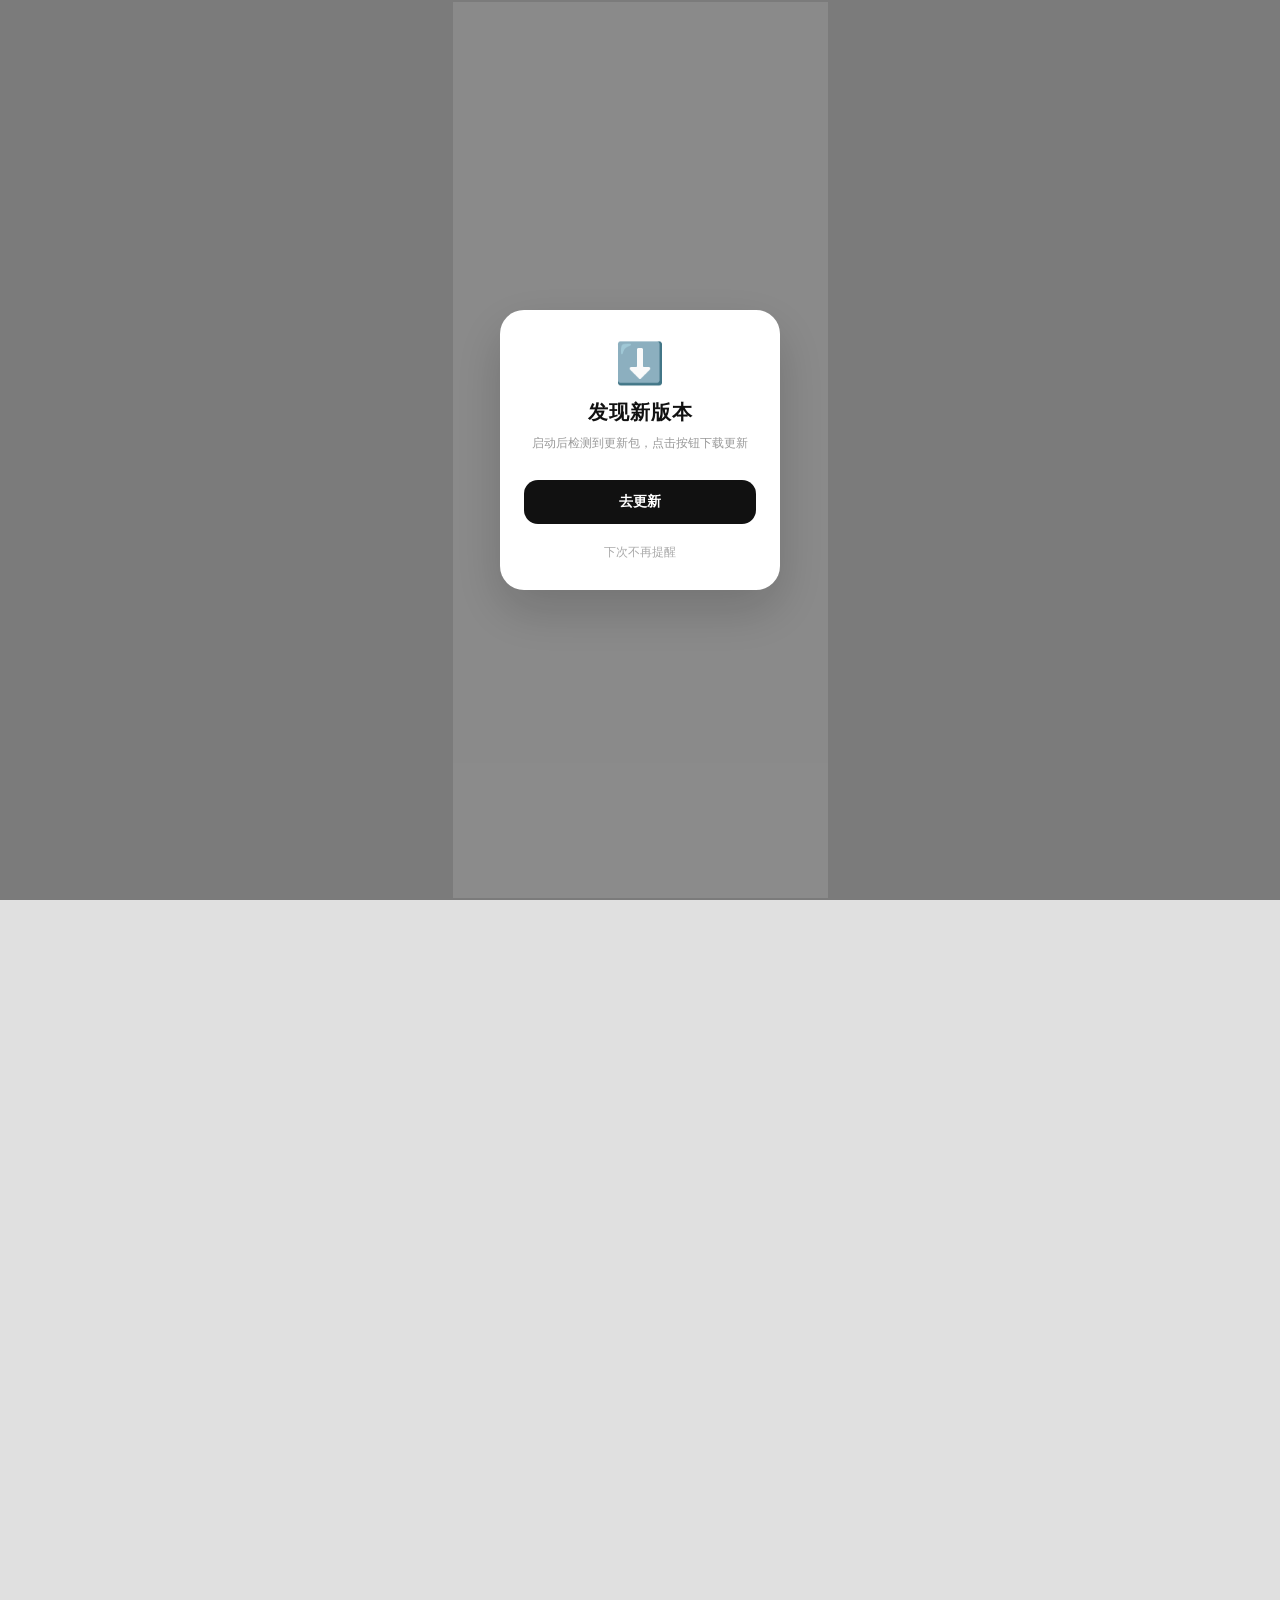
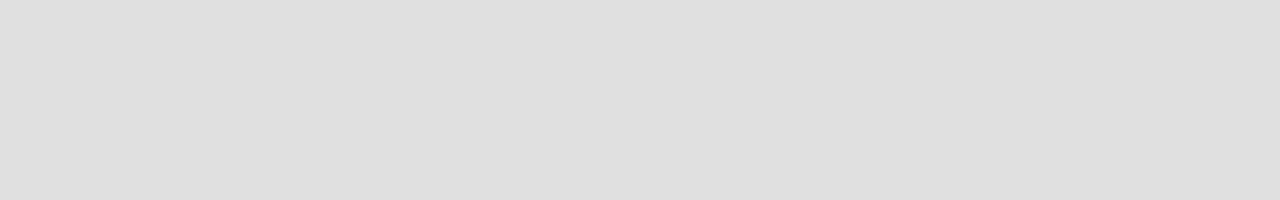
==== commit ce789da9: "Sync app and web release version 14" ====
--- a/index.html
+++ b/index.html
@@ -20,6 +20,7 @@
     <link rel="apple-touch-icon" sizes="192x192" href="icon.png">
     <!-- 外部字体和图标 -->
     <link href="https://fonts.googleapis.com/css2?family=Alex+Brush&family=Montserrat:wght@200;300;400;500;700&family=Playfair+Display:ital,wght@0,400;0,500;0,700;1,400;1,700&display=swap" rel="stylesheet">
+    <link rel="stylesheet" href="lib/fonts/gfonts-main.css">
     <link id="fa-main-css" rel="stylesheet" href="https://cdnjs.cloudflare.com/ajax/libs/font-awesome/6.4.2/css/all.min.css" crossorigin="anonymous" referrerpolicy="no-referrer">
     <script>
     (function(){
@@ -70,7 +71,50 @@
     <script src="https://cdnjs.cloudflare.com/ajax/libs/mammoth/1.4.21/mammoth.browser.min.js" crossorigin="anonymous"></script>
 
     <!-- [新增] 这里专门用来放你输入的自定义CSS -->
-    <style id="dynamic-custom-css"></style>
+    <style id="dynamic-custom-css">
+        .pb-clean-input {
+            width: 100%;
+            border: none;
+            background: #f6f6f7;
+            border-radius: 14px;
+            padding: 14px;
+            font-size: calc(13px * var(--font-scale));
+            outline: none;
+            box-sizing: border-box;
+            transition: background 0.3s;
+        }
+        .pb-clean-input:focus {
+            background: #f0f0f2;
+        }
+        .pb-clean-textarea {
+            width: 100%;
+            border: none;
+            background: #f6f6f7;
+            border-radius: 14px;
+            padding: 14px;
+            font-size: calc(13px * var(--font-scale));
+            outline: none;
+            resize: vertical;
+            min-height: 80px;
+            box-sizing: border-box;
+            transition: background 0.3s;
+        }
+        .pb-clean-textarea:focus {
+            background: #f0f0f2;
+        }
+                /* 强制每次滑动只能翻一页，拒绝太滑 */
+        .pb-magazine-slider {
+            scroll-snap-type: x mandatory;
+            -webkit-overflow-scrolling: touch;
+        }
+        .pb-slide-wrapper {
+            scroll-snap-align: center;
+            scroll-snap-stop: always; /* 核心：强制刹车 */
+            width: 100vw;
+            flex-shrink: 0;
+        }
+
+    </style>
     <!-- [新增] 全局聊天 CSS (作用于所有聊天界面) -->
     <style id="dynamic-global-chat-css"></style>
 
@@ -125,14 +169,6 @@
         </div>
 
 
-
-        <div class="status-bar" id="global-status-bar">
-            <span id="sb-time-display" style="font-weight:600;"></span>
-            <div style="display:flex; gap:6px; opacity:0.6;">
-                <i class="fas fa-signal"></i>
-                <i class="fas fa-battery-three-quarters" id="sb-battery-icon"></i>
-            </div>
-        </div>
                 <div class="screen-container" id="screen">
             
             <!-- === 第一页 (P1): 主页 & 基础APP === -->
@@ -158,7 +194,7 @@
 
                 <div class="music-widget widget-4x2 sortable-item" id="home-music-widget" onclick="openMusicPlayer()">
                     <div class="music-info">
-                        <div style="font-size:9px; color:#aaa; margin-bottom:5px; letter-spacing:1px;">NOW PLAYING</div>
+                        <div style="font-size: calc(9px * var(--font-scale)); color:#aaa; margin-bottom:5px; letter-spacing:1px;">NOW PLAYING</div>
                         <div class="music-title" id="home-music-title" contenteditable="true" onclick="event.stopPropagation()" onblur="saveHomeMusicText()">Lover</div>
                         <div class="music-artist" id="home-music-artist" contenteditable="true" onclick="event.stopPropagation()" onblur="saveHomeMusicText()">Taylor Swift</div>
                         <div class="wave-box"><div class="wave"></div><div class="wave"></div><div class="wave"></div><div class="wave"></div></div>
@@ -181,8 +217,8 @@
             <!-- === 第二页 (P2): 相册 & 直播 === -->
             <div class="page ds-flat" id="p2">
                 <div class="widget-4x1 sortable-item" style="text-align:center;">
-                    <div class="app-label" style="font-family:'Alex Brush'; font-size:36px;" contenteditable="true">Our Memories</div>
-                    <div style="font-size:10px; color:#999; letter-spacing:2px; text-transform:uppercase;">Collect Moments</div>
+                    <div class="app-label" style="font-family:'Alex Brush'; font-size: calc(36px * var(--font-scale));" contenteditable="true">Our Memories</div>
+                    <div style="font-size: calc(10px * var(--font-scale)); color:#999; letter-spacing:2px; text-transform:uppercase;">Collect Moments</div>
                 </div>
 
                 <div class="photo-stack widget-4x3 sortable-item">
@@ -264,11 +300,11 @@
                     <div class="receipt-list">
                         <div class="receipt-item" onclick="openSimulatedApp('taobao')">
                             <div class="r-item-name"><span class="r-qty">01</span><span>SHOPPING (Taobao)</span></div>
-                            <div class="r-item-price">OPEN <i class="fas fa-chevron-right" style="font-size:8px;"></i></div>
+                            <div class="r-item-price">OPEN <i class="fas fa-chevron-right" style="font-size: calc(8px * var(--font-scale));"></i></div>
                         </div>
                         <div class="receipt-item" onclick="openSimulatedApp('meituan')">
                             <div class="r-item-name"><span class="r-qty">02</span><span>DELIVERY (Meituan)</span></div>
-                            <div class="r-item-price">OPEN <i class="fas fa-chevron-right" style="font-size:8px;"></i></div>
+                            <div class="r-item-price">OPEN <i class="fas fa-chevron-right" style="font-size: calc(8px * var(--font-scale));"></i></div>
                         </div>
                     </div>
                     <div class="receipt-divider-line"></div>
@@ -290,8 +326,8 @@
      <!-- 小组件库面板 -->
         <div id="widget-library" style="z-index: 1000000000; position: absolute;">
             <div class="k-modal-header" style="border-bottom: none; padding-top: 15px; flex-shrink: 0;">
-                <i class="fas fa-chevron-down" onclick="closeWidgetLibrary()" style="font-size: 18px; cursor: pointer;"></i>
-                <span style="font-size: 16px; font-weight: 700;">添加小组件</span>
+                <i class="fas fa-chevron-down" onclick="closeWidgetLibrary()" style="font-size: calc(18px * var(--font-scale)); cursor: pointer;"></i>
+                <span style="font-size: calc(16px * var(--font-scale)); font-weight: 700;">添加小组件</span>
                 <div style="width: 20px;"></div>
             </div>
             <div style="display: flex; padding: 0 16px; margin-bottom: 15px; border-bottom: 1px solid #f0f0f0; overflow-x: auto; white-space: nowrap; flex-shrink: 0;">
@@ -322,7 +358,7 @@
                                 </div>
                             </div>
                         </div>
-                        <div class="wl-info" style="margin-top: 10px;">碎片时光 <span style="display:inline-block; margin-left:4px; padding:2px 6px; background:#f0f0f0; border-radius:4px; font-size:10px; color:#888;">4×2</span></div>
+                        <div class="wl-info" style="margin-top: 10px;">碎片时光 <span style="display:inline-block; margin-left:4px; padding:2px 6px; background:#f0f0f0; border-radius:4px; font-size: calc(10px * var(--font-scale)); color:#888;">4×2</span></div>
                     </div>
                     
                     <div class="wl-item" onclick="addWidget('k-dday', 'widget-2x2')">
@@ -335,7 +371,7 @@
                                 </div>
                             </div>
                         </div>
-                        <div class="wl-info" style="margin-top: 10px;">纪念日倒数 <span style="display:inline-block; margin-left:4px; padding:2px 6px; background:#f0f0f0; border-radius:4px; font-size:10px; color:#888;">2×2</span></div>
+                        <div class="wl-info" style="margin-top: 10px;">纪念日倒数 <span style="display:inline-block; margin-left:4px; padding:2px 6px; background:#f0f0f0; border-radius:4px; font-size: calc(10px * var(--font-scale)); color:#888;">2×2</span></div>
                     </div>
                      <div class="wl-item" onclick="addWidget('unified-header', 'widget-4x2')" style="grid-column: span 2;">
                         <div class="wl-preview" style="height: auto; width: 100%; border-radius: 16px; overflow: hidden; display: flex; align-items: center; justify-content: center; background: transparent; padding: 10px; box-sizing: border-box;">
@@ -360,7 +396,7 @@
                                 </div>
                             </div>
                         </div>
-                        <div class="wl-info" style="margin-top: 10px;">个人主页时钟 <span style="display:inline-block; margin-left:4px; padding:2px 6px; background:#f0f0f0; border-radius:4px; font-size:10px; color:#888;">4×2</span></div>
+                        <div class="wl-info" style="margin-top: 10px;">个人主页时钟 <span style="display:inline-block; margin-left:4px; padding:2px 6px; background:#f0f0f0; border-radius:4px; font-size: calc(10px * var(--font-scale)); color:#888;">4×2</span></div>
                     </div>
                 </div>
 
@@ -375,7 +411,7 @@
                                 </div>
                             </div>
                         </div>
-                        <div class="wl-info" style="margin-top: 10px;">镭射吧唧 <span style="display:inline-block; margin-left:4px; padding:2px 6px; background:#f0f0f0; border-radius:4px; font-size:10px; color:#888;">2×2</span></div>
+                        <div class="wl-info" style="margin-top: 10px;">镭射吧唧 <span style="display:inline-block; margin-left:4px; padding:2px 6px; background:#f0f0f0; border-radius:4px; font-size: calc(10px * var(--font-scale)); color:#888;">2×2</span></div>
                     </div>
 
                     <div class="wl-item" onclick="addWidget('k-profile-card', 'widget-4x2')" style="grid-column: span 2;">
@@ -393,7 +429,7 @@
                                 </div>
                             </div>
                         </div>
-                        <div class="wl-info" style="margin-top: 10px;">个人名片 <span style="display:inline-block; margin-left:4px; padding:2px 6px; background:#f0f0f0; border-radius:4px; font-size:10px; color:#888;">4×2</span></div>
+                        <div class="wl-info" style="margin-top: 10px;">个人名片 <span style="display:inline-block; margin-left:4px; padding:2px 6px; background:#f0f0f0; border-radius:4px; font-size: calc(10px * var(--font-scale)); color:#888;">4×2</span></div>
                     </div>
 
                     <div class="wl-item" onclick="addWidget('k-train-ticket', 'widget-4x2')" style="grid-column: span 2;">
@@ -433,7 +469,7 @@
                                 </div>
                             </div>
                         </div>
-                        <div class="wl-info" style="margin-top: 10px;">人生四格 <span style="display:inline-block; margin-left:4px; padding:2px 6px; background:#f0f0f0; border-radius:4px; font-size:10px; color:#888;">2×4</span></div>
+                        <div class="wl-info" style="margin-top: 10px;">人生四格 <span style="display:inline-block; margin-left:4px; padding:2px 6px; background:#f0f0f0; border-radius:4px; font-size: calc(10px * var(--font-scale)); color:#888;">2×4</span></div>
                     </div>
                     <div class="wl-item" onclick="addWidget('k-scrapbook', 'widget-4x3')" style="grid-column: span 2;">
                         <div class="wl-preview" style="height: auto; width: 100%; border-radius: 16px; overflow: hidden; display: flex; align-items: center; justify-content: center; background: transparent; padding: 10px; box-sizing: border-box;">
@@ -446,7 +482,7 @@
                                 </div>
                             </div>
                         </div>
-                        <div class="wl-info" style="margin-top: 10px;">撕纸手账 <span style="display:inline-block; margin-left:4px; padding:2px 6px; background:#f0f0f0; border-radius:4px; font-size:10px; color:#888;">4×3</span></div>
+                        <div class="wl-info" style="margin-top: 10px;">撕纸手账 <span style="display:inline-block; margin-left:4px; padding:2px 6px; background:#f0f0f0; border-radius:4px; font-size: calc(10px * var(--font-scale)); color:#888;">4×3</span></div>
                     </div>
                     <div class="wl-item" onclick="addWidget('k-keyring', 'widget-2x3')">
                         <div class="wl-preview" style="height: auto; width: 100%; border-radius: 16px; overflow: hidden; display: flex; align-items: center; justify-content: center; background: transparent; padding: 10px; box-sizing: border-box;">
@@ -459,7 +495,7 @@
                                 </div>
                             </div>
                         </div>
-                        <div class="wl-info" style="margin-top: 10px;">亚克力钥匙扣 <span style="display:inline-block; margin-left:4px; padding:2px 6px; background:#f0f0f0; border-radius:4px; font-size:10px; color:#888;">2×3</span></div>
+                        <div class="wl-info" style="margin-top: 10px;">亚克力钥匙扣 <span style="display:inline-block; margin-left:4px; padding:2px 6px; background:#f0f0f0; border-radius:4px; font-size: calc(10px * var(--font-scale)); color:#888;">2×3</span></div>
                     </div>
                     <div class="wl-item" onclick="addWidget('k-journal', 'widget-2x2')">
                         <div class="wl-preview" style="height: auto; width: 100%; border-radius: 16px; overflow: hidden; display: flex; align-items: center; justify-content: center; background: transparent; padding: 10px; box-sizing: border-box;">
@@ -471,7 +507,7 @@
                                 </div>
                             </div>
                         </div>
-                        <div class="wl-info" style="margin-top: 10px;">图文日记 <span style="display:inline-block; margin-left:4px; padding:2px 6px; background:#f0f0f0; border-radius:4px; font-size:10px; color:#888;">2×2</span></div>
+                        <div class="wl-info" style="margin-top: 10px;">图文日记 <span style="display:inline-block; margin-left:4px; padding:2px 6px; background:#f0f0f0; border-radius:4px; font-size: calc(10px * var(--font-scale)); color:#888;">2×2</span></div>
                     </div>
                     <div class="wl-item" onclick="addWidget('k-ticket', 'widget-4x2')" style="grid-column: span 2;">
                         <div class="wl-preview" style="height: auto; width: 100%; border-radius: 16px; overflow: hidden; display: flex; align-items: center; justify-content: center; background: transparent; padding: 10px; box-sizing: border-box;">
@@ -487,7 +523,7 @@
                                 </div>
                             </div>
                         </div>
-                        <div class="wl-info" style="margin-top: 10px;">入场券 <span style="display:inline-block; margin-left:4px; padding:2px 6px; background:#f0f0f0; border-radius:4px; font-size:10px; color:#888;">4×2</span></div>
+                        <div class="wl-info" style="margin-top: 10px;">入场券 <span style="display:inline-block; margin-left:4px; padding:2px 6px; background:#f0f0f0; border-radius:4px; font-size: calc(10px * var(--font-scale)); color:#888;">4×2</span></div>
                     </div>
                     <div class="wl-item" onclick="addWidget('k-polaroid', 'widget-2x3')">
                         <div class="wl-preview" style="height: auto; width: 100%; border-radius: 16px; overflow: hidden; display: flex; align-items: center; justify-content: center; background: transparent; padding: 10px; box-sizing: border-box;">
@@ -499,7 +535,7 @@
                                 </div>
                             </div>
                         </div>
-                        <div class="wl-info" style="margin-top: 10px;">韩系拍立得 <span style="display:inline-block; margin-left:4px; padding:2px 6px; background:#f0f0f0; border-radius:4px; font-size:10px; color:#888;">2×3</span></div>
+                        <div class="wl-info" style="margin-top: 10px;">韩系拍立得 <span style="display:inline-block; margin-left:4px; padding:2px 6px; background:#f0f0f0; border-radius:4px; font-size: calc(10px * var(--font-scale)); color:#888;">2×3</span></div>
                     </div>
                     <div class="wl-item" onclick="addWidget('photo-stack', 'widget-4x3')" style="grid-column: span 2;">
                         <div class="wl-preview" style="height: auto; width: 100%; border-radius: 16px; overflow: hidden; display: flex; align-items: center; justify-content: center; background: transparent; padding: 10px; box-sizing: border-box;">
@@ -511,7 +547,7 @@
                                 </div>
                             </div>
                         </div>
-                        <div class="wl-info" style="margin-top: 10px;">照片堆叠 <span style="display:inline-block; margin-left:4px; padding:2px 6px; background:#f0f0f0; border-radius:4px; font-size:10px; color:#888;">4×3</span></div>
+                        <div class="wl-info" style="margin-top: 10px;">照片堆叠 <span style="display:inline-block; margin-left:4px; padding:2px 6px; background:#f0f0f0; border-radius:4px; font-size: calc(10px * var(--font-scale)); color:#888;">4×3</span></div>
                     </div>
                 </div>
 
@@ -567,7 +603,7 @@
                                 </div>
                             </div>
                         </div>
-                        <div class="wl-info" style="margin-top: 10px;">碎碎念便签 <span style="display:inline-block; margin-left:4px; padding:2px 6px; background:#f0f0f0; border-radius:4px; font-size:10px; color:#888;">4×2</span></div>
+                        <div class="wl-info" style="margin-top: 10px;">碎碎念便签 <span style="display:inline-block; margin-left:4px; padding:2px 6px; background:#f0f0f0; border-radius:4px; font-size: calc(10px * var(--font-scale)); color:#888;">4×2</span></div>
                     </div>
                     <div class="wl-item" onclick="addWidget('collection-ticker', 'widget-4x1')" style="grid-column: span 2;">
                         <div class="wl-preview" style="height: auto; width: 100%; border-radius: 16px; overflow: hidden; display: flex; align-items: center; justify-content: center; background: transparent; padding: 10px; box-sizing: border-box;">
@@ -596,7 +632,7 @@
                                 </div>
                             </div>
                         </div>
-                        <div class="wl-info" style="margin-top: 10px;">滚动便签 <span style="display:inline-block; margin-left:4px; padding:2px 6px; background:#f0f0f0; border-radius:4px; font-size:10px; color:#888;">4×1</span></div>
+                        <div class="wl-info" style="margin-top: 10px;">滚动便签 <span style="display:inline-block; margin-left:4px; padding:2px 6px; background:#f0f0f0; border-radius:4px; font-size: calc(10px * var(--font-scale)); color:#888;">4×1</span></div>
                     </div>
                 </div>
 
@@ -629,14 +665,14 @@
                                 </div>
                             </div>
                         </div>
-                        <div class="wl-info" style="margin-top: 10px;">Y2K 透明磁带 <span style="display:inline-block; margin-left:4px; padding:2px 6px; background:#f0f0f0; border-radius:4px; font-size:10px; color:#888;">4×2</span></div>
+                        <div class="wl-info" style="margin-top: 10px;">Y2K 透明磁带 <span style="display:inline-block; margin-left:4px; padding:2px 6px; background:#f0f0f0; border-radius:4px; font-size: calc(10px * var(--font-scale)); color:#888;">4×2</span></div>
                     </div>
                     <div class="wl-item" onclick="addWidget('music-card', 'widget-4x2')" style="grid-column: span 2;">
                         <div class="wl-preview" style="height: auto; width: 100%; border-radius: 16px; overflow: hidden; display: flex; align-items: center; justify-content: center; background: transparent; padding: 10px; box-sizing: border-box;">
                             <div style="transform: scale(0.45); transform-origin: center; pointer-events: none; width: 340px; height: 150px;">
                                 <div class="music-widget widget-4x2" style="margin: 0; height: 100%;">
                                     <div class="music-info">
-                                        <div style="font-size:9px; color:#aaa; margin-bottom:5px; letter-spacing:1px;">NOW PLAYING</div>
+                                        <div style="font-size: calc(9px * var(--font-scale)); color:#aaa; margin-bottom:5px; letter-spacing:1px;">NOW PLAYING</div>
                                         <div class="music-title">Lover</div>
                                         <div class="music-artist">Taylor Swift</div>
                                         <div class="wave-box"><div class="wave"></div><div class="wave"></div><div class="wave"></div><div class="wave"></div></div>
@@ -647,7 +683,7 @@
                                 </div>
                             </div>
                         </div>
-                        <div class="wl-info" style="margin-top: 10px;">音乐播放器 <span style="display:inline-block; margin-left:4px; padding:2px 6px; background:#f0f0f0; border-radius:4px; font-size:10px; color:#888;">4×2</span></div>
+                        <div class="wl-info" style="margin-top: 10px;">音乐播放器 <span style="display:inline-block; margin-left:4px; padding:2px 6px; background:#f0f0f0; border-radius:4px; font-size: calc(10px * var(--font-scale)); color:#888;">4×2</span></div>
                     </div>
                     <div class="wl-item" onclick="addWidget('k-mood-board', 'widget-4x4')" style="grid-column: span 2;">
                         <div class="wl-preview" style="height: auto; width: 100%; border-radius: 16px; overflow: hidden; display: flex; align-items: center; justify-content: center; background: transparent; padding: 10px; box-sizing: border-box;">
@@ -673,7 +709,7 @@
                                 </div>
                             </div>
                         </div>
-                        <div class="wl-info" style="margin-top: 10px;">韩系情绪板 <span style="display:inline-block; margin-left:4px; padding:2px 6px; background:#f0f0f0; border-radius:4px; font-size:10px; color:#888;">4×4</span></div>
+                        <div class="wl-info" style="margin-top: 10px;">韩系情绪板 <span style="display:inline-block; margin-left:4px; padding:2px 6px; background:#f0f0f0; border-radius:4px; font-size: calc(10px * var(--font-scale)); color:#888;">4×4</span></div>
                     </div>
                 </div>
 
@@ -699,7 +735,7 @@
                                 </div>
                             </div>
                         </div>
-                            <div class="wl-info" style="margin-top: 10px;">掌上游戏机 <span style="display:inline-block; margin-left:4px; padding:2px 6px; background:#f0f0f0; border-radius:4px; font-size:10px; color:#888;">4×2</span></div>
+                            <div class="wl-info" style="margin-top: 10px;">掌上游戏机 <span style="display:inline-block; margin-left:4px; padding:2px 6px; background:#f0f0f0; border-radius:4px; font-size: calc(10px * var(--font-scale)); color:#888;">4×2</span></div>
                         </div>
 
                         <div class="wl-item" onclick="addWidget('k-cafe-stamp', 'widget-4x2')" style="grid-column: span 2;">
@@ -731,7 +767,7 @@
                                 </div>
                             </div>
                         </div>
-                        <div class="wl-info" style="margin-top: 10px;">每日情绪 <span style="display:inline-block; margin-left:4px; padding:2px 6px; background:#f0f0f0; border-radius:4px; font-size:10px; color:#888;">2×2</span></div>
+                        <div class="wl-info" style="margin-top: 10px;">每日情绪 <span style="display:inline-block; margin-left:4px; padding:2px 6px; background:#f0f0f0; border-radius:4px; font-size: calc(10px * var(--font-scale)); color:#888;">2×2</span></div>
                     </div>
                     <div class="wl-item" onclick="addWidget('receipt-short', 'widget-4x3')" style="grid-column: span 2;">
                         <div class="wl-preview" style="height: auto; width: 100%; border-radius: 16px; overflow: hidden; display: flex; align-items: center; justify-content: center; background: transparent; padding: 10px; box-sizing: border-box;">
@@ -746,11 +782,11 @@
                                     <div class="receipt-list">
                                         <div class="receipt-item">
                                             <div class="r-item-name"><span class="r-qty">01</span><span>SHOPPING (Taobao)</span></div>
-                                            <div class="r-item-price">OPEN <i class="fas fa-chevron-right" style="font-size:8px;"></i></div>
+                                            <div class="r-item-price">OPEN <i class="fas fa-chevron-right" style="font-size: calc(8px * var(--font-scale));"></i></div>
                                         </div>
                                         <div class="receipt-item">
                                             <div class="r-item-name"><span class="r-qty">02</span><span>DELIVERY (Meituan)</span></div>
-                                            <div class="r-item-price">OPEN <i class="fas fa-chevron-right" style="font-size:8px;"></i></div>
+                                            <div class="r-item-price">OPEN <i class="fas fa-chevron-right" style="font-size: calc(8px * var(--font-scale));"></i></div>
                                         </div>
                                     </div>
                                     <div class="receipt-divider-line"></div>
@@ -761,7 +797,7 @@
                                 </div>
                             </div>
                         </div>
-                        <div class="wl-info" style="margin-top: 10px;">购物小票 <span style="display:inline-block; margin-left:4px; padding:2px 6px; background:#f0f0f0; border-radius:4px; font-size:10px; color:#888;">4×3</span></div>
+                        <div class="wl-info" style="margin-top: 10px;">购物小票 <span style="display:inline-block; margin-left:4px; padding:2px 6px; background:#f0f0f0; border-radius:4px; font-size: calc(10px * var(--font-scale)); color:#888;">4×3</span></div>
                     </div>
                                         <!-- 新增：透明咖啡小票 -->
                     <div class="wl-item" onclick="addWidget('k-receipt-clear', 'widget-2x3')">
@@ -775,7 +811,7 @@
                                 </div>
                             </div>
                         </div>
-                        <div class="wl-info">透明小票 <span style="display:inline-block; margin-left:4px; padding:2px 6px; background:#f0f0f0; border-radius:4px; font-size:10px; color:#888;">2×3</span></div>
+                        <div class="wl-info">透明小票 <span style="display:inline-block; margin-left:4px; padding:2px 6px; background:#f0f0f0; border-radius:4px; font-size: calc(10px * var(--font-scale)); color:#888;">2×3</span></div>
                     </div>
 
                     <!-- 新增：情绪日历立牌 -->
@@ -788,7 +824,7 @@
                                 </div>
                             </div>
                         </div>
-                        <div class="wl-info">日历立牌 <span style="display:inline-block; margin-left:4px; padding:2px 6px; background:#f0f0f0; border-radius:4px; font-size:10px; color:#888;">2×2</span></div>
+                        <div class="wl-info">日历立牌 <span style="display:inline-block; margin-left:4px; padding:2px 6px; background:#f0f0f0; border-radius:4px; font-size: calc(10px * var(--font-scale)); color:#888;">2×2</span></div>
                     </div>
 
                     <!-- 新增：亚克力唱片封套 -->
@@ -803,7 +839,7 @@
                                 </div>
                             </div>
                         </div>
-                        <div class="wl-info">亚克力唱片 <span style="display:inline-block; margin-left:4px; padding:2px 6px; background:#f0f0f0; border-radius:4px; font-size:10px; color:#888;">4×2</span></div>
+                        <div class="wl-info">亚克力唱片 <span style="display:inline-block; margin-left:4px; padding:2px 6px; background:#f0f0f0; border-radius:4px; font-size: calc(10px * var(--font-scale)); color:#888;">4×2</span></div>
                     </div>
 
                     <!-- 新增：描图纸手账拼接 -->
@@ -816,7 +852,7 @@
                                 </div>
                             </div>
                         </div>
-                        <div class="wl-info">描图纸手账 <span style="display:inline-block; margin-left:4px; padding:2px 6px; background:#f0f0f0; border-radius:4px; font-size:10px; color:#888;">4×3</span></div>
+                        <div class="wl-info">描图纸手账 <span style="display:inline-block; margin-left:4px; padding:2px 6px; background:#f0f0f0; border-radius:4px; font-size: calc(10px * var(--font-scale)); color:#888;">4×3</span></div>
                     </div>
 
                     <!-- 新增：横版主页风 -->
@@ -830,7 +866,7 @@
                                 </div>
                             </div>
                         </div>
-                        <div class="wl-info">透明主页卡 <span style="display:inline-block; margin-left:4px; padding:2px 6px; background:#f0f0f0; border-radius:4px; font-size:10px; color:#888;">4×3</span></div>
+                        <div class="wl-info">透明主页卡 <span style="display:inline-block; margin-left:4px; padding:2px 6px; background:#f0f0f0; border-radius:4px; font-size: calc(10px * var(--font-scale)); color:#888;">4×3</span></div>
                     </div>
 
                     <!-- 新增：双人气泡对话 -->
@@ -843,7 +879,7 @@
                                 </div>
                             </div>
                         </div>
-                        <div class="wl-info">气泡对话 <span style="display:inline-block; margin-left:4px; padding:2px 6px; background:#f0f0f0; border-radius:4px; font-size:10px; color:#888;">4×2</span></div>
+                        <div class="wl-info">气泡对话 <span style="display:inline-block; margin-left:4px; padding:2px 6px; background:#f0f0f0; border-radius:4px; font-size: calc(10px * var(--font-scale)); color:#888;">4×2</span></div>
                     </div>
 
 </div>
@@ -851,11 +887,11 @@
                 <!-- 自定义 (Custom) -->
                 <div id="wl-content-custom" class="wc-body-container" style="padding: 0 16px; display: none;">
                     <div style="background: #fff; border-radius: 16px; padding: 20px; box-shadow: 0 4px 15px rgba(0,0,0,0.05); margin-bottom: 20px;">
-                        <div style="font-size: 14px; font-weight: 700; color: #333; margin-bottom: 15px;">✨ 创建自定义小组件</div>
+                        <div style="font-size: calc(14px * var(--font-scale)); font-weight: 700; color: #333; margin-bottom: 15px;">✨ 创建自定义小组件</div>
                         
                         <div class="form-group">
                             <label>1. 选择类型</label>
-                            <select id="custom-widget-type" style="width:100%; border:1px solid #eee; border-radius:12px; padding:10px; font-size:13px; outline:none; background:#fafafa; margin-bottom: 10px;" onchange="if(window.toggleCustomWidgetType) window.toggleCustomWidgetType(this.value)">
+                            <select id="custom-widget-type" style="width:100%; border:1px solid #eee; border-radius:12px; padding:10px; font-size: calc(13px * var(--font-scale)); outline:none; background:#fafafa; margin-bottom: 10px;" onchange="if(window.toggleCustomWidgetType) window.toggleCustomWidgetType(this.value)">
                                 <option value="image">图片小组件</option>
                                 <option value="code">代码小组件 (HTML/CSS)</option>
                             </select>
@@ -867,7 +903,7 @@
                                 <label>上传图片 (支持透明PNG)</label>
                                 <div style="display:flex; gap:10px; align-items: center;">
                                     <div id="custom-widget-preview" style="width:60px; height:60px; background:#f0f0f0; border-radius:12px; display:flex; justify-content:center; align-items:center; overflow:hidden;">
-                                        <i class="fas fa-image" style="color:#ccc; font-size:24px;"></i>
+                                        <i class="fas fa-image" style="color:#ccc; font-size: calc(24px * var(--font-scale));"></i>
                                     </div>
                                     <button class="btn-secondary" style="flex:1;" onclick="document.getElementById('custom-widget-file').click()">选择图片</button>
                                     <input type="file" id="custom-widget-file" accept="image/*" style="display:none;" onchange="handleCustomWidgetUpload(this)">
@@ -880,29 +916,29 @@
                         <div id="custom-widget-code-panel" style="display:none;">
                             <div class="form-group">
                                 <label>输入 HTML/CSS 代码</label>
-                                <textarea id="custom-widget-code-input" rows="4" placeholder="<div style='background:pink; width:100%; height:100%; border-radius:16px;'>自定义代码</div>" style="width:100%; border:1px solid #eee; border-radius:12px; padding:10px; font-size:13px; outline:none; background:#fafafa; font-family:monospace; box-sizing:border-box;"></textarea>
+                                <textarea id="custom-widget-code-input" rows="4" placeholder="<div style='background:pink; width:100%; height:100%; border-radius:16px;'>自定义代码</div>" style="width:100%; border:1px solid #eee; border-radius:12px; padding:10px; font-size: calc(13px * var(--font-scale)); outline:none; background:#fafafa; font-family:monospace; box-sizing:border-box;"></textarea>
                             </div>
                         </div>
 
                         <div class="form-group">
                             <label>2. 选择尺寸 (最大 4x7)</label>
                             <div style="display:flex; gap:10px; align-items:center;">
-                                <input type="number" id="custom-widget-w" placeholder="宽(1-4)" min="1" max="4" value="2" style="flex:1; border:1px solid #eee; border-radius:12px; padding:10px; font-size:13px; outline:none; background:#fafafa; text-align:center;">
+                                <input type="number" id="custom-widget-w" placeholder="宽(1-4)" min="1" max="4" value="2" style="flex:1; border:1px solid #eee; border-radius:12px; padding:10px; font-size: calc(13px * var(--font-scale)); outline:none; background:#fafafa; text-align:center;">
                                 <span>×</span>
-                                <input type="number" id="custom-widget-h" placeholder="高(1-7)" min="1" max="7" value="2" style="flex:1; border:1px solid #eee; border-radius:12px; padding:10px; font-size:13px; outline:none; background:#fafafa; text-align:center;">
+                                <input type="number" id="custom-widget-h" placeholder="高(1-7)" min="1" max="7" value="2" style="flex:1; border:1px solid #eee; border-radius:12px; padding:10px; font-size: calc(13px * var(--font-scale)); outline:none; background:#fafafa; text-align:center;">
                             </div>
                         </div>
 
                         <div class="form-group" id="custom-widget-action-group">
                             <label>3. 点击事件 (可选)</label>
-                            <select id="custom-widget-action-type" style="width:100%; border:1px solid #eee; border-radius:12px; padding:10px; font-size:13px; outline:none; background:#fafafa; margin-bottom: 10px;" onchange="toggleCustomWidgetActionInput(this.value)">
+                            <select id="custom-widget-action-type" style="width:100%; border:1px solid #eee; border-radius:12px; padding:10px; font-size: calc(13px * var(--font-scale)); outline:none; background:#fafafa; margin-bottom: 10px;" onchange="toggleCustomWidgetActionInput(this.value)">
                                 <option value="none">无动作 (纯展示)</option>
                                 <option value="app">打开应用</option>
                                 <option value="url">跳转网页 (URL)</option>
                             </select>
                             
                             <div id="custom-widget-action-app-box" style="display:none;">
-                                <select id="custom-widget-action-app" style="width:100%; border:1px solid #eee; border-radius:12px; padding:10px; font-size:13px; outline:none; background:#fafafa;">
+                                <select id="custom-widget-action-app" style="width:100%; border:1px solid #eee; border-radius:12px; padding:10px; font-size: calc(13px * var(--font-scale)); outline:none; background:#fafafa;">
                                     <option value="wechat">WeChat / 消息</option>
                                     <option value="live">Live / 动态</option>
                                     <option value="music">Music / 音乐</option>
@@ -916,7 +952,7 @@
                             </div>
                             
                             <div id="custom-widget-action-url-box" style="display:none;">
-                                <input type="text" id="custom-widget-action-url" placeholder="https://..." style="width:100%; border:1px solid #eee; border-radius:12px; padding:10px; font-size:13px; outline:none; background:#fafafa;">
+                                <input type="text" id="custom-widget-action-url" placeholder="https://..." style="width:100%; border:1px solid #eee; border-radius:12px; padding:10px; font-size: calc(13px * var(--font-scale)); outline:none; background:#fafafa;">
                             </div>
                         </div>
 
@@ -931,7 +967,7 @@
            <!-- Dock Bar -->
         <div id="main-dock-bar" class="dock-bar" style="opacity: 0; pointer-events: none; transition: opacity 0.8s ease-in-out;">
             <div style="position:relative;display:inline-flex;align-items:center;cursor:pointer;" onclick="PhoneCallApp.openDialer()">
-                <i class="fas fa-phone-alt" style="font-size:20px; color:#555;"></i>
+                <i class="fas fa-phone-alt" style="font-size: calc(20px * var(--font-scale)); color:#555;"></i>
                 <div id="dock-phone-dot" class="dock-notif-dot" style="display:none;"></div>
             </div>
             <div class="dock-icon-special" onclick="toggleChat()">
@@ -939,11 +975,11 @@
                 <div id="dock-dot" class="unread-dot"></div>
             </div>
             <div style="position:relative;display:inline-flex;align-items:center;cursor:pointer;" onclick="SMSApp.open()">
-                <i class="fas fa-comment-dots" style="font-size:20px; color:#555;"></i>
+                <i class="fas fa-comment-dots" style="font-size: calc(20px * var(--font-scale)); color:#555;"></i>
                 <div id="dock-sms-dot" class="dock-notif-dot" style="display:none;"></div>
             </div>
             <!-- 人设研究所：去掉了外层包裹，字号和颜色与电话、短信完全一致 -->
-            <i class="fas fa-user-edit" style="font-size:20px; color:#555; cursor:pointer;" onclick="openPersonaBuilder()"></i>
+            <i class="fas fa-user-edit" style="font-size: calc(20px * var(--font-scale)); color:#555; cursor:pointer;" onclick="openPersonaBuilder()"></i>
         </div>
 
 
@@ -994,7 +1030,7 @@
             <!-- 新增搜索框视觉 -->
             <div class="wc-search-container">
                 <div class="wc-search-bar">
-                    <i class="fas fa-search" style="margin-right:10px; font-size:12px;"></i> Search messages...
+                    <i class="fas fa-search" style="margin-right:10px; font-size: calc(12px * var(--font-scale));"></i> Search messages...
                 </div>
             </div>
             <!-- 这里可以放你的聊天列表容器，如果有的话 -->
@@ -1032,7 +1068,7 @@
 <div class="wc-avatar lg" id="me-avatar-switcher" style="position:relative;">
     <img src="https://images.unsplash.com/photo-1544005313-94ddf0286df2?q=80&w=200&auto=format&fit=crop">
     <!-- 点击这个小图标切换身份 -->
-    <div onclick="openIdentityModal(event)" style="position:absolute; right:-5px; bottom:-5px; width:26px; height:26px; background:#333; color:#fff; border-radius:50%; display:flex; align-items:center; justify-content:center; font-size:12px; border:2px solid #fff; z-index:10; cursor:pointer;">
+    <div onclick="openIdentityModal(event)" style="position:absolute; right:-5px; bottom:-5px; width:26px; height:26px; background:#333; color:#fff; border-radius:50%; display:flex; align-items:center; justify-content:center; font-size: calc(12px * var(--font-scale)); border:2px solid #fff; z-index:10; cursor:pointer;">
         <i class="fas fa-sync-alt"></i>
     </div>
 </div>
@@ -1044,13 +1080,13 @@
             </div>
 
             <div class="wc-menu-group">
-                <div class="wc-menu-item" onclick="NexusApp.open()"><i class="fas fa-project-diagram menu-icon"></i> <span>Nexus</span> <i class="fas fa-chevron-right arrow" style="font-size:10px; color:#ccc"></i></div>
-                <div class="wc-menu-item" onclick="FavoritesApp.open()"><i class="fas fa-bookmark menu-icon"></i> <span>Collections</span> <i class="fas fa-chevron-right arrow" style="font-size:10px; color:#ccc"></i></div>
+                <div class="wc-menu-item" onclick="NexusApp.open()"><i class="fas fa-project-diagram menu-icon"></i> <span>Nexus</span> <i class="fas fa-chevron-right arrow" style="font-size: calc(10px * var(--font-scale)); color:#ccc"></i></div>
+                <div class="wc-menu-item" onclick="FavoritesApp.open()"><i class="fas fa-bookmark menu-icon"></i> <span>Collections</span> <i class="fas fa-chevron-right arrow" style="font-size: calc(10px * var(--font-scale)); color:#ccc"></i></div>
             </div>
             
             <div class="wc-menu-group">
                 <div class="wc-menu-item" onclick="toggleSettings()">
-                    <i class="fas fa-cog menu-icon"></i> <span>Settings</span> <i class="fas fa-chevron-right arrow" style="font-size:10px; color:#ccc"></i>
+                    <i class="fas fa-cog menu-icon"></i> <span>Settings</span> <i class="fas fa-chevron-right arrow" style="font-size: calc(10px * var(--font-scale)); color:#ccc"></i>
                 </div>
             </div>
         </div>
@@ -1091,38 +1127,37 @@
 <div class="chat-header">
     <!-- 左侧返回按钮 (带红点) -->
     <div style="position:relative; display:inline-flex; align-items:center;">
-        <i class="fas fa-chevron-left" onclick="toggleChat()" style="cursor:pointer; padding:10px; font-size:18px;"></i>
+        <i class="fas fa-chevron-left" onclick="toggleChat()" style="cursor:pointer; padding:10px; font-size: calc(18px * var(--font-scale));"></i>
         <div id="chat-back-dot" class="unread-dot" style="display:none; top:6px; right:2px; width:8px; height:8px;"></div>
     </div>
     
     <!-- 【新增】弹幕开关图标 (放在返回键右边) -->
 
-    <i class="fas fa-comment-alt" id="danmaku-toggle" onclick="toggleDanmaku()" title="开启/关闭实时弹幕" style="cursor:pointer; padding:10px; font-size:16px; color:#bbb; transition:0.3s;"></i>
+    <i class="fas fa-comment-alt" id="danmaku-toggle" onclick="toggleDanmaku()" title="开启/关闭实时弹幕" style="cursor:pointer; padding:10px; font-size: calc(16px * var(--font-scale)); color:#bbb; transition:0.3s;"></i>
 
     <!-- 中间标题 (保持不变) -->
     <span style="display:flex; flex-direction:column; align-items:center; line-height:1.2; flex:1;"> <!-- 加 flex:1 让它居中 -->
         HANNAH AI
-        <small style="font-size:9px; color:#aaa; font-weight:400; letter-spacing:1px; text-transform:uppercase;">Online</small>
+        <small style="font-size: calc(9px * var(--font-scale)); color:#aaa; font-weight:400; letter-spacing:1px; text-transform:uppercase;">Online</small>
     </span>
     
     <!-- 右侧按钮组 (保持不变) -->
     <div style="display:flex; align-items:center; gap: 0px;">
-        <i class="fas fa-heart-pulse" onclick="toggleMindCard(event)" style="cursor:pointer; padding:10px 8px; font-size:19px; color:#ff7e67;" title="查看心声"></i>
-        <i class="fas fa-cog" onclick="openChatSettingsPage()" style="cursor:pointer; padding:10px 8px; font-size:19px; color:#666;" title="聊天设置"></i>
+        <i class="fas fa-heart-pulse" onclick="toggleMindCard(event)" style="cursor:pointer; padding:10px 8px; font-size: calc(19px * var(--font-scale)); color:#ff7e67;" title="查看心声"></i>
+        <i class="fas fa-cog" onclick="openChatSettingsPage()" style="cursor:pointer; padding:10px 8px; font-size: calc(19px * var(--font-scale)); color:#666;" title="聊天设置"></i>
     </div>
 </div>
 
 <!-- 【新增】在 chat-view 内部添加弹幕遮罩层 -->
 <!-- 请确保它在 chat-header 下面，chat-messages 上面 -->
-
-
-
+<div id="danmaku-layer" class="danmaku-container" style="z-index: 4500;"></div>
 
                        <!-- 聊天内容区 -->
-            <div class="chat-messages" id="chatMessages">
+<div class="chat-messages" id="chatMessages">
+
                 <!-- 时间戳 -->
                 <div style="text-align:center; margin: 10px 0;">
-                    <span style="background:rgba(0,0,0,0.04); padding:4px 12px; border-radius:12px; font-size:10px; color:#999; font-weight:500;">Today 14:02</span>
+                    <span style="background:rgba(0,0,0,0.04); padding:4px 12px; border-radius:12px; font-size: calc(10px * var(--font-scale)); color:#999; font-weight:500;">Today 14:02</span>
                 </div>
 
                 <!-- 接收的消息 (左侧：头像在前，气泡在后) -->
@@ -1151,8 +1186,8 @@
         
         <!-- === 左侧区域：加号 & 表情 === -->
         <div style="display:flex; align-items:center; gap: 12px; margin-right: 10px;">
-            <i class="fas fa-plus-circle" onclick="toggleChatPanel('plus')" style="color:#333; font-size:22px; cursor:pointer;"></i>
-            <i class="far fa-smile" onclick="toggleChatPanel('emoji')" style="color:#333; font-size:22px; cursor:pointer;"></i>
+            <i class="fas fa-plus-circle" onclick="toggleChatPanel('plus')" style="color:#333; font-size: calc(22px * var(--font-scale)); cursor:pointer;"></i>
+            <i class="far fa-smile" onclick="toggleChatPanel('emoji')" style="color:#333; font-size: calc(22px * var(--font-scale)); cursor:pointer;"></i>
         </div>
         
         <!-- 中间：输入框 -->
@@ -1160,7 +1195,7 @@
         
         <!-- === 右侧区域：AI 回复 & 发送 === -->
       <div style="display:flex; align-items:center; gap: 8px; margin-left: 8px;">
-    <i id="triggerAiReply" class="fas fa-star" title="点亮星星 (让AI回复)" style="color:#bbb; font-size:20px; cursor:pointer; transition:all 0.3s cubic-bezier(0.175, 0.885, 0.32, 1.275);"></i>
+    <i id="triggerAiReply" class="fas fa-star" title="点亮星星 (让AI回复)" style="color:#bbb; font-size: calc(20px * var(--font-scale)); cursor:pointer; transition:all 0.3s cubic-bezier(0.175, 0.885, 0.32, 1.275);"></i>
     <button type="submit" title="发送 (仅上屏)"><i class="fas fa-paper-plane"></i></button>
 </div>
 
@@ -1176,7 +1211,7 @@
                     <span>Stickers</span>
                 </div>
                 <!-- [新增] 导入表情包入口 -->
-                <div onclick="openStickerManager()" style="font-size:11px; color:#111; background:#f5f5f5; padding:4px 10px; border-radius:12px; cursor:pointer; font-weight:600; display:flex; align-items:center; gap:4px; transition:0.2s;">
+                <div onclick="openStickerManager()" style="font-size: calc(11px * var(--font-scale)); color:#111; background:#f5f5f5; padding:4px 10px; border-radius:12px; cursor:pointer; font-weight:600; display:flex; align-items:center; gap:4px; transition:0.2s;">
                     <i class="fas fa-folder-plus"></i> 导入表情包
                 </div>
             </div>
@@ -1238,7 +1273,7 @@
 
 
         </div>
-        <div id="danmaku-layer" class="danmaku-container" style="z-index: 4500;"></div>
+        
 <!-- === [新增] 预设管理 APP (韩系分栏版) === -->
 <div class="app-fullscreen-view" id="presetsApp" style="background: #f5f5f5; display: flex; flex-direction: column;">
     <div class="wc-header" style="background:#fff; flex-shrink: 0; box-shadow: 0 2px 10px rgba(0,0,0,0.02); z-index: 10;">
@@ -1255,7 +1290,7 @@
         <!-- 左侧：预设列表 -->
         <div id="preset-list-pane" style="flex: 1; width: 100%; background: #fff; display: flex; flex-direction: column;">
             <div style="padding: 15px 10px; border-bottom: 1px solid #ebebeb; text-align: center;">
-                <button onclick="createNewPreset()" style="width: 100%; padding: 10px 0; background: #111; color: #fff; border: none; border-radius: 12px; font-weight: 700; font-size: 12px; cursor: pointer; transition: 0.2s;"><i class="fas fa-plus"></i> 新建预设</button>
+                <button onclick="createNewPreset()" style="width: 100%; padding: 10px 0; background: #111; color: #fff; border: none; border-radius: 12px; font-weight: 700; font-size: calc(12px * var(--font-scale)); cursor: pointer; transition: 0.2s;"><i class="fas fa-plus"></i> 新建预设</button>
             </div>
             <div id="presets-list-container" style="flex: 1; overflow-y: auto; padding: 10px; display: flex; flex-direction: column; gap: 8px;">
                 <!-- JS 动态渲染 -->
@@ -1266,20 +1301,20 @@
         <div id="preset-editor-pane" style="flex: 1; background: #fafafa; display: flex; flex-direction: column; display: none; width: 100%;">
             <div style="padding: 15px 20px; background: #fff; border-bottom: 1px solid #ebebeb; display: flex; justify-content: space-between; align-items: center; flex-shrink: 0;">
                 <div style="display: flex; align-items: center; gap: 10px;">
-                    <i class="fas fa-chevron-left" onclick="closePresetEditor()" style="font-size: 16px; color: #555; cursor: pointer;"></i>
-                    <span style="font-weight: 800; font-size: 14px; color: #222;">预设详情</span>
+                    <i class="fas fa-chevron-left" onclick="closePresetEditor()" style="font-size: calc(16px * var(--font-scale)); color: #555; cursor: pointer;"></i>
+                    <span style="font-weight: 800; font-size: calc(14px * var(--font-scale)); color: #222;">预设详情</span>
                 </div>
                 <div style="display: flex; gap: 10px;">
-                    <button onclick="deleteCurrentPreset()" style="background: #ffecec; color: #ff4d4f; border: none; padding: 6px 12px; border-radius: 8px; font-size: 12px; font-weight: 600; cursor: pointer;">删除</button>
-                    <button onclick="savePresetEditor()" style="background: #111; color: #fff; border: none; padding: 6px 16px; border-radius: 8px; font-size: 12px; font-weight: 600; cursor: pointer;">保存</button>
+                    <button onclick="deleteCurrentPreset()" style="background: #ffecec; color: #ff4d4f; border: none; padding: 6px 12px; border-radius: 8px; font-size: calc(12px * var(--font-scale)); font-weight: 600; cursor: pointer;">删除</button>
+                    <button onclick="savePresetEditor()" style="background: #111; color: #fff; border: none; padding: 6px 16px; border-radius: 8px; font-size: calc(12px * var(--font-scale)); font-weight: 600; cursor: pointer;">保存</button>
                 </div>
             </div>
             
             <div style="display: flex; padding: 10px 20px 0; background: #fff; border-bottom: 1px solid #ebebeb; gap: 4px; flex-shrink: 0;">
-                <div id="pe-tab-basic" onclick="switchPresetEditorTab('basic')" style="padding: 10px 20px; background: #fafafa; border: 1px solid #ebebeb; border-bottom: 1px solid #fafafa; border-radius: 12px 12px 0 0; cursor: pointer; font-size: 13px; font-weight: 800; color: #222; margin-bottom: -1px; z-index: 2; transition: 0.2s;">
+                <div id="pe-tab-basic" onclick="switchPresetEditorTab('basic')" style="padding: 10px 20px; background: #fafafa; border: 1px solid #ebebeb; border-bottom: 1px solid #fafafa; border-radius: 12px 12px 0 0; cursor: pointer; font-size: calc(13px * var(--font-scale)); font-weight: 800; color: #222; margin-bottom: -1px; z-index: 2; transition: 0.2s;">
                     基础预设
                 </div>
-                <div id="pe-tab-regex" onclick="switchPresetEditorTab('regex')" style="padding: 10px 20px; background: #f0f0f0; border: 1px solid #ebebeb; border-bottom: 1px solid #ebebeb; border-radius: 12px 12px 0 0; cursor: pointer; font-size: 13px; font-weight: 600; color: #888; margin-bottom: -1px; z-index: 1; transition: 0.2s;">
+                <div id="pe-tab-regex" onclick="switchPresetEditorTab('regex')" style="padding: 10px 20px; background: #f0f0f0; border: 1px solid #ebebeb; border-bottom: 1px solid #ebebeb; border-radius: 12px 12px 0 0; cursor: pointer; font-size: calc(13px * var(--font-scale)); font-weight: 600; color: #888; margin-bottom: -1px; z-index: 1; transition: 0.2s;">
                     正则脚本
                 </div>
             </div>
@@ -1287,15 +1322,15 @@
             <div style="flex: 1; overflow-y: auto; padding: 20px;">
                 <div id="pe-content-basic">
                     <div class="form-group" style="background: #fff; padding: 15px; border-radius: 16px; border: 1px solid #ebebeb; box-shadow: 0 4px 15px rgba(0,0,0,0.02); margin-bottom: 15px;">
-                        <label style="font-size: 11px; color: #888; font-weight: 700; margin-bottom: 8px; display: block; letter-spacing: 1px;">PRESET NAME</label>
-                        <input type="text" id="pe-name" style="width: 100%; border: none; border-bottom: 2px solid #eee; padding: 8px 0; font-size: 16px; font-weight: 700; color: #222; outline: none; background: transparent; box-sizing: border-box;" placeholder="输入预设名称...">
+                        <label style="font-size: calc(11px * var(--font-scale)); color: #888; font-weight: 700; margin-bottom: 8px; display: block; letter-spacing: 1px;">PRESET NAME</label>
+                        <input type="text" id="pe-name" style="width: 100%; border: none; border-bottom: 2px solid #eee; padding: 8px 0; font-size: calc(16px * var(--font-scale)); font-weight: 700; color: #222; outline: none; background: transparent; box-sizing: border-box;" placeholder="输入预设名称...">
                     </div>
 
                     <!-- 新增：多条目提示词容器 -->
                     <div style="background: #fff; padding: 15px; border-radius: 16px; border: 1px solid #ebebeb; box-shadow: 0 4px 15px rgba(0,0,0,0.02); margin-bottom: 15px;">
                         <div style="display: flex; justify-content: space-between; align-items: center; margin-bottom: 15px;">
-                            <label style="font-size: 11px; color: #888; font-weight: 700; letter-spacing: 1px; margin: 0;">提示词条目 (PROMPTS)</label>
-                            <button onclick="addPresetPromptItem()" style="background: #f0f0f0; color: #333; border: none; padding: 4px 10px; border-radius: 6px; font-size: 11px; font-weight: 700; cursor: pointer;"><i class="fas fa-plus"></i> 添加条目</button>
+                            <label style="font-size: calc(11px * var(--font-scale)); color: #888; font-weight: 700; letter-spacing: 1px; margin: 0;">提示词条目 (PROMPTS)</label>
+                            <button onclick="addPresetPromptItem()" style="background: #f0f0f0; color: #333; border: none; padding: 4px 10px; border-radius: 6px; font-size: calc(11px * var(--font-scale)); font-weight: 700; cursor: pointer;"><i class="fas fa-plus"></i> 添加条目</button>
                         </div>
                         <div id="pe-prompts-container" style="display: flex; flex-direction: column; gap: 12px;">
                             <!-- JS 动态插入提示词项 -->
@@ -1303,16 +1338,16 @@
                     </div>
 
                     <div class="form-group" style="background: #fff; padding: 15px; border-radius: 16px; border: 1px solid #ebebeb; box-shadow: 0 4px 15px rgba(0,0,0,0.02); margin-bottom: 15px;">
-                        <label style="font-size: 11px; color: #888; font-weight: 700; margin-bottom: 8px; display: block; letter-spacing: 1px;">JAILBREAK (可选)</label>
-                        <textarea id="pe-jailbreak" rows="3" style="width: 100%; border: 1px solid #eee; border-radius: 12px; padding: 12px; font-size: 13px; color: #444; outline: none; resize: vertical; background: #fafafa; box-sizing: border-box;" placeholder="越狱/前置指令..."></textarea>
+                        <label style="font-size: calc(11px * var(--font-scale)); color: #888; font-weight: 700; margin-bottom: 8px; display: block; letter-spacing: 1px;">JAILBREAK (可选)</label>
+                        <textarea id="pe-jailbreak" rows="3" style="width: 100%; border: 1px solid #eee; border-radius: 12px; padding: 12px; font-size: calc(13px * var(--font-scale)); color: #444; outline: none; resize: vertical; background: #fafafa; box-sizing: border-box;" placeholder="越狱/前置指令..."></textarea>
                     </div>
                 </div>
 
                 <div id="pe-content-regex" style="display: none;">
                     <div style="background: #fff; padding: 15px; border-radius: 16px; border: 1px solid #ebebeb; box-shadow: 0 4px 15px rgba(0,0,0,0.02);">
                         <div style="display: flex; justify-content: space-between; align-items: center; margin-bottom: 15px;">
-                            <label style="font-size: 11px; color: #888; font-weight: 700; letter-spacing: 1px; margin: 0;">REGEX SCRIPTS</label>
-                            <button onclick="addRegexScriptItem()" style="background: #f0f0f0; color: #333; border: none; padding: 4px 10px; border-radius: 6px; font-size: 11px; font-weight: 700; cursor: pointer;"><i class="fas fa-plus"></i> 添加正则</button>
+                            <label style="font-size: calc(11px * var(--font-scale)); color: #888; font-weight: 700; letter-spacing: 1px; margin: 0;">REGEX SCRIPTS</label>
+                            <button onclick="addRegexScriptItem()" style="background: #f0f0f0; color: #333; border: none; padding: 4px 10px; border-radius: 6px; font-size: calc(11px * var(--font-scale)); font-weight: 700; cursor: pointer;"><i class="fas fa-plus"></i> 添加正则</button>
                         </div>
                         <div id="pe-regex-container" style="display: flex; flex-direction: column; gap: 12px;">
                             <!-- JS 动态插入脚本项 -->
@@ -1345,18 +1380,6 @@
                      Tab 1: AI 设置 (完整版 + 韩系高级布局)
                      ========================================== -->
                 <div id="tab-content-ai" class="tab-content active">
-
-                  <!-- ═══ REALITY (外卖/定位) ═══ -->
-                  <div class="stg-label">REALITY <span class="stg-cn">现实联动</span></div>
-                  <div class="stg-card">
-                    <div class="form-group stg-flex-row">
-                      <label>高德地图 API Key</label>
-                      <input type="password" id="amapApiKeyInput" placeholder="用于获取真实周边外卖店铺">
-                    </div>
-                    <div style="font-size:11px; color:#999; margin-top:-5px; margin-bottom:10px;">
-                        * 申请 Web服务 API Key。填入后，当你喊饿时，AI 会在现实里为你挑附近的外卖。
-                    </div>
-                  </div>
 
                   <!-- ═══ CONNECTION ═══ -->
                   <div class="stg-label">CONNECTION <span class="stg-cn">接口配置</span></div>
@@ -1486,12 +1509,14 @@
                           <option value="turbo">Turbo (极速出图模式)</option>
                         </select>
                       </div>
-                      <div class="stg-toggle-row" style="border-bottom:none;">
+                      <div class="stg-toggle-row">
                         <div class="stg-tr-title">AI 画质强制增强</div>
                         <label class="switch" style="margin:0;"><input type="checkbox" id="pol-enhance-toggle" checked><span class="slider round"></span></label>
                       </div>
-                      <!-- 隐藏的秘钥输入框 (免费版通常不需要) -->
-                      <input type="hidden" id="pol-api-key" value="">
+                      <div class="form-group stg-flex-row" style="border-bottom:none;">
+                        <label>API Key (可选)</label>
+                        <input type="password" id="pol-api-key" placeholder="免费版通常无需填写">
+                      </div>
                     </div>
 
                     <!-- 2. NovelAI 极简面板 (按需显示) -->
@@ -1512,7 +1537,7 @@
 
                     <!-- 一键测试大按钮 -->
                     <div class="form-group" style="padding-top:0; border-bottom:none;">
-                      <button type="button" class="stg-ps-btn" onclick="openImagegenTestModal()" style="width:100%; background:#2b2b2b; color:#fff; height:46px; font-size:12px; border-radius:16px;">
+                      <button type="button" class="stg-ps-btn" onclick="openImagegenTestModal()" style="width:100%; background:#2b2b2b; color:#fff; height:46px; font-size: calc(12px * var(--font-scale)); border-radius:16px;">
                         <i class="fas fa-magic" style="margin-right:8px; color:#ffd700;"></i> 立即测试生图
                       </button>
                     </div>
@@ -1521,10 +1546,10 @@
                          3. 极客高级设置 (默认折叠隐藏，不污染小白视野)
                          ============================================== -->
                     <div class="stg-collapse-hd" onclick="toggleStgSection('imagegen-advanced')">
-                      <div class="stg-ch-left" style="color:#a0a0a5; font-size:10px; font-weight:700; letter-spacing:1px;">
+                      <div class="stg-ch-left" style="color:#a0a0a5; font-size: calc(10px * var(--font-scale)); font-weight:700; letter-spacing:1px;">
                         <i class="fas fa-sliders-h"></i> 高级参数 (Advanced)
                       </div>
-                      <i class="fas fa-chevron-down stg-chevron" style="color:#a0a0a5; font-size:10px;"></i>
+                      <i class="fas fa-chevron-down stg-chevron" style="color:#a0a0a5; font-size: calc(10px * var(--font-scale));"></i>
                     </div>
                     
                     <div class="stg-collapse-bd" id="stg-bd-imagegen-advanced" style="display:none; padding-top:8px;">
@@ -1558,6 +1583,18 @@
                   </div>
 
 
+                  <!-- ═══ REALITY (外卖/定位) ═══ -->
+                  <div class="stg-label">REALITY <span class="stg-cn">现实联动</span></div>
+                  <div class="stg-card">
+                    <div class="form-group stg-flex-row">
+                      <label>高德地图 API Key</label>
+                      <input type="password" id="amapApiKeyInput" placeholder="用于获取真实周边外卖店铺">
+                    </div>
+                    <div style="font-size: calc(11px * var(--font-scale)); color:#999; margin-top:-5px; margin-bottom:10px;">
+                        * 申请 Web服务 API Key。填入后，当你喊饿时，AI 会在现实里为你挑附近的外卖。
+                    </div>
+                  </div>
+
                   <!-- ═══ DATA · 数据管理 ═══ -->
                   <div class="stg-label">SYSTEM <span class="stg-cn">系统数据</span></div>
                   <div class="stg-card">
@@ -1601,16 +1638,6 @@
                     <!-- 1. 全局配置 -->
                     <div class="stg-label">GLOBAL <span class="stg-cn">全局外观</span></div>
                     <div class="stg-card">
-                        <div class="stg-toggle-row">
-                            <div>
-                                <div class="stg-tr-title">显示状态栏</div>
-                                <div class="stg-tr-sub">顶部时间与电量显示</div>
-                            </div>
-                            <label class="switch" style="margin:0; flex-shrink:0;">
-                                <input type="checkbox" id="show-statusbar-time-toggle" checked onchange="toggleStatusBar(this.checked)">
-                                <span class="slider round"></span>
-                            </label>
-                        </div>
                         <div class="form-group stg-flex-row">
                             <label>主题强调色</label>
                             <input type="color" id="theme-color-picker" value="#222222" style="width:32px; height:32px; border:none; padding:0; background:none; cursor:pointer; border-radius:50%; overflow:hidden;">
@@ -1667,8 +1694,8 @@
                         </div>
                         <div class="form-group" style="border-bottom:none; padding-bottom:8px;">
                             <div class="font-preview-box" id="font-preview-box" style="background:rgba(0,0,0,0.02); border-radius:16px; padding:16px; text-align:center;">
-                                <div style="font-size:24px; line-height:1.2; font-weight:600;">12:30</div>
-                                <div style="font-size:11px; margin-top:4px; color:#888;">Live a beautiful life.</div>
+                                <div style="font-size: calc(24px * var(--font-scale)); line-height:1.2; font-weight:600;">12:30</div>
+                                <div style="font-size: calc(11px * var(--font-scale)); margin-top:4px; color:#888;">Live a beautiful life.</div>
                             </div>
                         </div>
                     </div>
@@ -1684,7 +1711,7 @@
                         </div>
                         <div class="form-group stg-flex-row" style="padding-top:0;">
                             <div id="icon-preview-area" style="width:40px; height:40px; border-radius:12px; background:rgba(0,0,0,0.04); display:flex; justify-content:center; align-items:center; overflow:hidden;">
-                                <span style="font-size:10px; color:#aaa;">预览</span>
+                                <span style="font-size: calc(10px * var(--font-scale)); color:#aaa;">预览</span>
                             </div>
                             <div style="display:flex; gap:8px;">
                                 <label class="stg-ps-btn" style="margin:0; display:flex; align-items:center; background:rgba(0,0,0,0.05); color:#444; cursor:pointer;">
@@ -1698,8 +1725,8 @@
                             <textarea id="custom-css-input" rows="4" placeholder="/* 在这里编写 CSS */&#10;.icon-box { border-radius: 50%; }" spellcheck="false" style="font-family:monospace;"></textarea>
                         </div>
                         <div class="form-group" style="border-bottom:none;">
-                            <label style="margin-bottom:8px;">全局聊天 CSS <span style="font-size:10px;color:#bbb;font-weight:400;">（留空则由单人聊天CSS独立控制）</span></label>
-                            <div style="font-size:11px;color:#bbb;margin-bottom:6px;">作用于所有聊天界面，单人聊天CSS留空时自动回退至此</div>
+                            <label style="margin-bottom:8px;">全局聊天 CSS <span style="font-size: calc(10px * var(--font-scale));color:#bbb;font-weight:400;">（留空则由单人聊天CSS独立控制）</span></label>
+                            <div style="font-size: calc(11px * var(--font-scale));color:#bbb;margin-bottom:6px;">作用于所有聊天界面，单人聊天CSS留空时自动回退至此</div>
                             <textarea id="global-chat-css-input" rows="4" placeholder="/* 例如：全局气泡圆角 */&#10;.message-bubble { border-radius: 20px; }" spellcheck="false" style="font-family:monospace;"></textarea>
                         </div>
                     </div>
@@ -1777,7 +1804,7 @@
                     </div>
                     <input type="hidden" id="cs-avatar-hidden-val">
                     <input type="file" id="cs-avatar-upload" accept="image/*" style="display:none;" onchange="handleCsAvatarUpload(this)">
-                    <button onclick="document.getElementById('cs-avatar-upload').click()" style="background:#f5f5f7;border:none;border-radius:10px;padding:8px 16px;font-size:12px;font-weight:700;color:#444;cursor:pointer;flex-shrink:0;">更换</button>
+                    <button onclick="document.getElementById('cs-avatar-upload').click()" style="background:#f5f5f7;border:none;border-radius:10px;padding:8px 16px;font-size: calc(12px * var(--font-scale));font-weight:700;color:#444;cursor:pointer;flex-shrink:0;">更换</button>
                 </div>
                 <!-- 双列名字 -->
                 <div style="display:flex;border-top:1px solid #f2f2f2;">
@@ -1795,7 +1822,7 @@
                     <div style="display:flex; justify-content:space-between; align-items:center; margin-bottom:8px;">
                         <div class="cs-field-title" style="margin-bottom:0;">GREETING</div>
                         <span onclick="document.getElementById('cs-greeting-unified').value=''; document.getElementById('cs-greeting-unified').style.height=''"
-                              style="font-size:10px;color:#bbb;cursor:pointer;padding:2px 9px;border:1px solid #ebebeb;border-radius:20px;user-select:none;">清空</span>
+                              style="font-size: calc(10px * var(--font-scale));color:#bbb;cursor:pointer;padding:2px 9px;border:1px solid #ebebeb;border-radius:20px;user-select:none;">清空</span>
                     </div>
                     <textarea id="cs-greeting-unified" rows="4"
                               placeholder="在这里写开场白...&#10;留空则不设开场白&#10;&#10;点击下方预设可快速填入，也可以直接自定义编写"
@@ -1817,7 +1844,7 @@
             <div class="cs-white-card">
                 <div class="cs-col">
                     <div id="cs-worldbook-container" class="worldbook-checklist-container">
-                        <div style="color:#bbb;font-size:12px;padding:4px 0;">正在加载...</div>
+                        <div style="color:#bbb;font-size: calc(12px * var(--font-scale));padding:4px 0;">正在加载...</div>
                     </div>
                 </div>
             </div>
@@ -1825,7 +1852,7 @@
             <div class="cs-label">STICKERS</div>
             <div class="cs-white-card">
                 <div class="cs-col">
-                    <div style="font-size:11px;color:#bbb;margin-bottom:10px;">勾选后 TA 才可使用。😀 菜单中可添加新表情。</div>
+                    <div style="font-size: calc(11px * var(--font-scale));color:#bbb;margin-bottom:10px;">勾选后 TA 才可使用。😀 菜单中可添加新表情。</div>
                     <div id="cs-sticker-categories" class="worldbook-checklist-container" style="max-height:140px;"></div>
                 </div>
                 <div class="cs-row">
@@ -1849,9 +1876,9 @@
                 <div class="cs-col">
                     <div style="display:flex;justify-content:space-between;align-items:center;margin-bottom:10px;">
                         <div class="cs-field-title" style="margin:0;">SPEED</div>
-                        <span style="font-size:14px;font-weight:800;color:#222;font-family:'Montserrat';" id="cs-voice-speed-val">1.0</span>
-                    </div>
-                    <input type="range" id="cs-voice-speed" min="0.5" max="2.0" step="0.1" value="1.0" oninput="document.getElementById('cs-voice-speed-val').innerText=parseFloat(this.value).toFixed(1)" style="accent-color:#111;">
+                        <span style="font-size: calc(14px * var(--font-scale));font-weight:800;color:#222;font-family:'Montserrat';" id="cs-voice-speed-val">1.0</span>
+                    </div>
+                    <input type="range" id="cs-voice-speed" min="0.5" max="2.0" step="0.1" value="1.0" oninput="document.getElementById('cs-voice-speed-val').innerText=parseFloat(this.value).toFixed(1)" style="accent-color: var(--theme-accent);">
                 </div>
                 <div class="cs-col">
                     <div class="cs-field-title">LANGUAGE BOOST</div>
@@ -1912,7 +1939,7 @@
                         <!-- Emoji input -->
                         <div id="fp-emoji-wrap" style="display:none;margin-top:10px;">
                             <input id="fp-emoji-input" type="text" placeholder="输入 Emoji，如 🐱 🐼 🦊"
-                                   style="width:100%;border:1.5px solid #eee;border-radius:12px;padding:10px 14px;font-size:22px;text-align:center;background:#fafafa;"
+                                   style="width:100%;border:1.5px solid #eee;border-radius:12px;padding:10px 14px;font-size: calc(22px * var(--font-scale));text-align:center;background:#fafafa;"
                                    oninput="FloatPet.onEmojiChange(this.value)">
                         </div>
 
@@ -1931,7 +1958,7 @@
                                        class="cs-input" style="flex:1;"
                                        oninput="FloatPet.onUrlChange(this.value)">
                                 <label style="flex-shrink:0;width:40px;height:40px;display:flex;align-items:center;justify-content:center;border-radius:12px;cursor:pointer;background:#f0f0f0;border:none;" title="从本地导入图片">
-                                    <i class="fas fa-upload" style="color:#666;font-size:14px;"></i>
+                                    <i class="fas fa-upload" style="color:#666;font-size: calc(14px * var(--font-scale));"></i>
                                     <input type="file" id="fp-png-import" accept="image/png,image/jpeg,image/gif,image/webp,image/*" style="display:none;" onchange="FloatPet.onPngImport(this)">
                                 </label>
                             </div>
@@ -1952,7 +1979,7 @@
                                       rows="5"
                                       placeholder="在此粘贴 HTML / CSS / GIF 代码，桌宠将用透明 WebView 渲染它…"
                                       class="cs-input"
-                                      style="resize:vertical;font-family:monospace;font-size:11px;line-height:1.5;"
+                                      style="resize:vertical;font-family:monospace;font-size: calc(11px * var(--font-scale));line-height:1.5;"
                                       oninput="FloatPet.onWebviewHtmlChange(this.value)"></textarea>
                             <div class="fp-webview-hint">🌐 支持完整 HTML，可嵌入 CSS 动画、Canvas 粒子、GIF 等高级皮肤</div>
                         </div>
@@ -1981,8 +2008,8 @@
         <div class="cs-row-sub">仅发送最近对话</div>
     </div>
     <div style="display:flex;align-items:center;gap:6px;flex-shrink:0;">
-        <input type="number" id="cs-memory-limit" placeholder="20" min="5" style="width:60px;text-align:center;border:1px solid #eee;border-radius:10px;padding:6px;font-size:16px;font-weight:700;color:#222;background:#f9f9f9;outline:none;box-sizing:border-box;">
-        <span style="font-size:12px;color:#bbb;font-weight:700;">轮</span>
+        <input type="number" id="cs-memory-limit" placeholder="20" min="5" style="width:60px;text-align:center;border:1px solid #eee;border-radius:10px;padding:6px;font-size: calc(16px * var(--font-scale));font-weight:700;color:#222;background:#f9f9f9;outline:none;box-sizing:border-box;">
+        <span style="font-size: calc(12px * var(--font-scale));color:#bbb;font-weight:700;">轮</span>
     </div>
 </div>
 
@@ -1990,13 +2017,13 @@
                     <div class="cs-field-title" style="margin-bottom:12px;">REPLY BUBBLES</div>
                     <div style="display:flex;align-items:center;gap:10px;">
                         <div style="flex:1;text-align:center;">
-                            <div style="font-size:10px;color:#bbb;font-weight:700;margin-bottom:6px;">MIN</div>
-                            <input type="number" id="cs-reply-min" min="1" max="10" value="1" style="width:100%;text-align:center;border:1.5px solid #eee;border-radius:12px;padding:10px 4px;font-size:20px;font-weight:800;color:#222;background:#f9f9f9;outline:none;box-sizing:border-box;">
-                        </div>
-                        <div style="color:#ddd;font-size:20px;padding-top:22px;flex-shrink:0;">—</div>
+                            <div style="font-size: calc(10px * var(--font-scale));color:#bbb;font-weight:700;margin-bottom:6px;">MIN</div>
+                            <input type="number" id="cs-reply-min" min="1" max="10" value="1" style="width:100%;text-align:center;border:1.5px solid #eee;border-radius:12px;padding:10px 4px;font-size: calc(20px * var(--font-scale));font-weight:800;color:#222;background:#f9f9f9;outline:none;box-sizing:border-box;">
+                        </div>
+                        <div style="color:#ddd;font-size: calc(20px * var(--font-scale));padding-top:22px;flex-shrink:0;">—</div>
                         <div style="flex:1;text-align:center;">
-                            <div style="font-size:10px;color:#bbb;font-weight:700;margin-bottom:6px;">MAX</div>
-                            <input type="number" id="cs-reply-max" min="1" max="10" value="5" style="width:100%;text-align:center;border:1.5px solid #eee;border-radius:12px;padding:10px 4px;font-size:20px;font-weight:800;color:#222;background:#f9f9f9;outline:none;box-sizing:border-box;">
+                            <div style="font-size: calc(10px * var(--font-scale));color:#bbb;font-weight:700;margin-bottom:6px;">MAX</div>
+                            <input type="number" id="cs-reply-max" min="1" max="10" value="5" style="width:100%;text-align:center;border:1.5px solid #eee;border-radius:12px;padding:10px 4px;font-size: calc(20px * var(--font-scale));font-weight:800;color:#222;background:#f9f9f9;outline:none;box-sizing:border-box;">
                         </div>
                     </div>
                 </div>
@@ -2012,7 +2039,7 @@
                 </div>
                 <div class="cs-col" id="cs-inactivity-time-box" style="display:none;">
                     <div class="cs-field-title">TRIGGER INTERVAL (秒)</div>
-                    <input type="number" id="cs-inactivity-time" placeholder="300" value="300" min="60" style="font-size:20px;font-weight:800;color:#222;">
+                    <input type="number" id="cs-inactivity-time" placeholder="300" value="300" min="60" style="font-size: calc(20px * var(--font-scale));font-weight:800;color:#222;">
                 </div>
                 <div class="cs-row" style="border-top:1px solid #f2f2f2;">
                     <div style="flex:1;">
@@ -2028,12 +2055,12 @@
                 <div class="cs-col" id="cs-moment-freq-box" style="display:none;">
                     <div class="cs-field-title">发布间隔（分钟）</div>
                     <input type="number" id="cs-moment-freq-time" placeholder="60" value="60" min="1"
-                           style="font-size:20px;font-weight:800;color:#222;">
-                    <div style="font-size:11px;color:#bbb;margin-top:6px;">TA 每隔指定分钟数会自动发一条朋友圈动态（需保持页面打开）</div>
+                           style="font-size: calc(20px * var(--font-scale));font-weight:800;color:#222;">
+                    <div style="font-size: calc(11px * var(--font-scale));color:#bbb;margin-top:6px;">TA 每隔指定分钟数会自动发一条朋友圈动态（需保持页面打开）</div>
                     <div class="cs-field-title" style="margin-top:12px;">自定义动态提示词（留空使用默认）</div>
                     <textarea id="cs-moment-freq-prompt" rows="3"
                               placeholder="例如：发一条关于今天心情的朋友圈"
-                              style="width:100%;box-sizing:border-box;padding:6px 8px;border:1px solid #e0e0e0;border-radius:8px;font-size:12px;resize:vertical;margin-top:4px;"></textarea>
+                              style="width:100%;box-sizing:border-box;padding:6px 8px;border:1px solid #e0e0e0;border-radius:8px;font-size: calc(12px * var(--font-scale));resize:vertical;margin-top:4px;"></textarea>
                 </div>
             </div>
 
@@ -2053,12 +2080,12 @@
                 <div class="cs-col" id="cs-offline-msg-box" style="display:none;">
                     <div class="cs-field-title">触发间隔（小时）</div>
                     <input type="number" id="cs-offline-msg-interval" placeholder="2" value="2" min="0.5" step="0.5"
-                           style="font-size:20px;font-weight:800;color:#222;">
-                    <div style="font-size:11px;color:#bbb;margin-top:2px;">每次打开APP时，若距上次生成超过此时长则自动触发</div>
+                           style="font-size: calc(20px * var(--font-scale));font-weight:800;color:#222;">
+                    <div style="font-size: calc(11px * var(--font-scale));color:#bbb;margin-top:2px;">每次打开APP时，若距上次生成超过此时长则自动触发</div>
                     <div class="cs-field-title" style="margin-top:12px;">每批最多消息条数</div>
                     <input type="number" id="cs-offline-msg-count" placeholder="10" value="10" min="1" max="20"
-                           style="font-size:20px;font-weight:800;color:#222;">
-                    <div style="font-size:11px;color:#bbb;margin-top:2px;">离开时间越长，AI会自动发更多条（最多此数值）</div>
+                           style="font-size: calc(20px * var(--font-scale));font-weight:800;color:#222;">
+                    <div style="font-size: calc(11px * var(--font-scale));color:#bbb;margin-top:2px;">离开时间越长，AI会自动发更多条（最多此数值）</div>
                 </div>
             </div>
 
@@ -2080,12 +2107,48 @@
                 </div>
             </div>
 
-            <div class="cs-label">TIME</div>
+            <div class="cs-label">ENVIRONMENT (天气与时间感知)</div>
             <div class="cs-white-card">
                 <div class="cs-row">
                     <div style="flex:1;">
-                        <div class="cs-row-label">开启实时时间</div>
-                        <div class="cs-row-sub">AI 感知当前北京时间</div>
+                        <div class="cs-row-label">开启双向环境感知</div>
+                        <div class="cs-row-sub">AI将感知你和TA当地的真实天气与时间</div>
+                    </div>
+                    <label class="switch" style="margin:0;flex-shrink:0;">
+                        <input type="checkbox" id="cs-env-awareness-toggle" onchange="document.getElementById('cs-env-box').style.display=this.checked?'block':'none'">
+                        <span class="slider round"></span>
+                    </label>
+                </div>
+                <div class="cs-col" id="cs-env-box" style="display:none; border-top:1px solid #f2f2f2; padding-top:12px;">
+                    <div style="display:flex; gap:10px; margin-bottom: 10px;">
+                        <div style="flex:1;">
+                            <div class="cs-field-title" style="color:#07c160;">我方真实城市 (查天气/时差)</div>
+                            <input type="text" id="cs-env-my-real" placeholder="例如：广州">
+                        </div>
+                        <div style="flex:1;">
+                            <div class="cs-field-title" style="color:#07c160;">我方虚拟地名 (给TA看的)</div>
+                            <input type="text" id="cs-env-my-virtual" placeholder="例如：A市">
+                        </div>
+                    </div>
+                    <div style="display:flex; gap:10px;">
+                        <div style="flex:1;">
+                            <div class="cs-field-title" style="color:#ff7e67;">TA的真实城市 (查天气/时差)</div>
+                            <input type="text" id="cs-env-ai-real" placeholder="例如：纽约">
+                        </div>
+                        <div style="flex:1;">
+                            <div class="cs-field-title" style="color:#ff7e67;">TA的虚拟地名 (给TA看的)</div>
+                            <input type="text" id="cs-env-ai-virtual" placeholder="例如：哥谭市">
+                        </div>
+                    </div>
+                </div>
+            </div>
+
+            <div class="cs-label">TIME OVERRIDE (穿越/强制时间)</div>
+            <div class="cs-white-card">
+                <div class="cs-row">
+                    <div style="flex:1;">
+                        <div class="cs-row-label">开启强制自定义时间</div>
+                        <div class="cs-row-sub">将覆盖上述环境的真实时间</div>
                     </div>
                     <label class="switch" style="margin:0;flex-shrink:0;">
                         <input type="checkbox" id="cs-time-awareness-toggle" onchange="toggleCustomTimeBox(this)">
@@ -2093,7 +2156,7 @@
                     </label>
                 </div>
                 <div class="cs-col" id="cs-custom-time-box" style="display:none;">
-                    <div class="cs-field-title">CUSTOM TIME（穿越专用）</div>
+                    <div class="cs-field-title">CUSTOM TIME</div>
                     <input type="text" id="cs-custom-time-input" placeholder="例: 大唐开元三年，春日午后">
                 </div>
             </div>
@@ -2101,9 +2164,9 @@
             <div class="cs-label">MEMORY LINK</div>
             <div class="cs-white-card">
                 <div class="cs-col">
-                    <div style="font-size:11px;color:#bbb;margin-bottom:10px;">勾选后 TA 可读取其他角色/群聊的最近对话</div>
+                    <div style="font-size: calc(11px * var(--font-scale));color:#bbb;margin-bottom:10px;">勾选后 TA 可读取其他角色/群聊的最近对话</div>
                     <div id="cs-link-memory-container" class="worldbook-checklist-container" style="max-height:180px;">
-                        <div style="color:#ccc;font-size:12px;text-align:center;padding:15px;"><i class="fas fa-spinner fa-spin"></i></div>
+                        <div style="color:#ccc;font-size: calc(12px * var(--font-scale));text-align:center;padding:15px;"><i class="fas fa-spinner fa-spin"></i></div>
                     </div>
                 </div>
             </div>
@@ -2119,15 +2182,15 @@
                 <div class="cs-white-card">
                     <div class="cs-col">
                         <div class="cs-field-title">1 · PROMPT INSTRUCTION</div>
-                        <textarea id="cs-status-format-req" rows="4" placeholder="告知 AI 输出状态栏的格式..." style="font-family:monospace;font-size:12px;line-height:1.5;"></textarea>
+                        <textarea id="cs-status-format-req" rows="4" placeholder="告知 AI 输出状态栏的格式..." style="font-family:monospace;font-size: calc(12px * var(--font-scale));line-height:1.5;"></textarea>
                     </div>
                     <div class="cs-col">
                         <div class="cs-field-title">2 · EXTRACTION REGEX</div>
-                        <textarea id="cs-status-extract-regex" rows="2" placeholder="/\[STATUS\]([\s\S]*?)\[\/STATUS\]/i" style="font-family:monospace;font-size:12px;color:#d63384;"></textarea>
+                        <textarea id="cs-status-extract-regex" rows="2" placeholder="/\[STATUS\]([\s\S]*?)\[\/STATUS\]/i" style="font-family:monospace;font-size: calc(12px * var(--font-scale));color:#d63384;"></textarea>
                     </div>
                     <div class="cs-col">
                         <div class="cs-field-title">3 · REMOVE REGEX</div>
-                        <textarea id="cs-status-replace-regex" rows="2" placeholder="（留空则不移除）" style="font-family:monospace;font-size:12px;"></textarea>
+                        <textarea id="cs-status-replace-regex" rows="2" placeholder="（留空则不移除）" style="font-family:monospace;font-size: calc(12px * var(--font-scale));"></textarea>
                     </div>
                 </div>
             </div>
@@ -2142,7 +2205,7 @@
                     <div class="cs-field-title">角色专属负面提示词 (Char Negative Prompt)</div>
                     <textarea id="cs-char-img-negative" rows="2" placeholder="例如: multiple girls, boy..."></textarea>
                 </div>
-                <div class="cs-col" style="font-size:11px; color:#aaa; line-height:1.5;">
+                <div class="cs-col" style="font-size: calc(11px * var(--font-scale)); color:#aaa; line-height:1.5;">
                     <i class="fas fa-info-circle"></i> 此提示词会与 API 设置中的系统默认词合并，在 AI 发图时自动使用。
                 </div>
             </div>
@@ -2161,7 +2224,7 @@
                     <div style="display:flex;gap:10px;">
                         <input type="text" id="cs-chat-bg-url" placeholder="输入图片链接…" style="flex:1;">
                         <label style="flex-shrink:0;width:40px;height:40px;display:flex;align-items:center;justify-content:center;border-radius:10px;cursor:pointer;background:#f0f0f0;border:none;">
-                            <i class="fas fa-upload" style="color:#666;font-size:13px;"></i>
+                            <i class="fas fa-upload" style="color:#666;font-size: calc(13px * var(--font-scale));"></i>
                             <input type="file" id="cs-chat-bg-upload" accept="image/*" style="display:none;" onchange="handleCsChatBgUpload(this)">
                         </label>
                     </div>
@@ -2171,13 +2234,13 @@
             <div class="cs-label">BUBBLE THEME</div>
             <div class="cs-white-card">
                 <div class="cs-col">
-                    <div style="font-size:11px;color:#bbb;margin-bottom:12px;">选择气泡配色方案</div>
+                    <div style="font-size: calc(11px * var(--font-scale));color:#bbb;margin-bottom:12px;">选择气泡配色方案</div>
                     <div style="display:flex;flex-wrap:wrap;gap:10px;">
-                        <button class="cs-bubble-theme-btn" data-theme="" onclick="selectCsSingleBubbleTheme('',this)" style="background:#fff;border:1.5px solid #eee;border-radius:10px;padding:8px 14px;font-size:12px;cursor:pointer;">默认</button>
-                        <button class="cs-bubble-theme-btn" data-theme="pink-blue" onclick="selectCsSingleBubbleTheme('pink-blue',this)" style="background:linear-gradient(135deg,#fce4ec,#e3f2fd);border:1.5px solid #eee;border-radius:10px;padding:8px 14px;font-size:12px;cursor:pointer;">粉蓝</button>
-                        <button class="cs-bubble-theme-btn" data-theme="dark" onclick="selectCsSingleBubbleTheme('dark',this)" style="background:#222;color:#fff;border:1.5px solid #222;border-radius:10px;padding:8px 14px;font-size:12px;cursor:pointer;">黑白</button>
-                        <button class="cs-bubble-theme-btn" data-theme="green-black" onclick="selectCsSingleBubbleTheme('green-black',this)" style="background:linear-gradient(135deg,#e8f5e9,#212121);border:1.5px solid #eee;border-radius:10px;padding:8px 14px;font-size:12px;cursor:pointer;color:#1b5e20;">绿黑</button>
-                        <button class="cs-bubble-theme-btn" data-theme="purple" onclick="selectCsSingleBubbleTheme('purple',this)" style="background:linear-gradient(135deg,#f3e5f5,#ede7f6);border:1.5px solid #eee;border-radius:10px;padding:8px 14px;font-size:12px;cursor:pointer;">紫梦</button>
+                        <button class="cs-bubble-theme-btn" data-theme="" onclick="selectCsSingleBubbleTheme('',this)" style="background:#fff;border:1.5px solid #eee;border-radius:10px;padding:8px 14px;font-size: calc(12px * var(--font-scale));cursor:pointer;">默认</button>
+                        <button class="cs-bubble-theme-btn" data-theme="pink-blue" onclick="selectCsSingleBubbleTheme('pink-blue',this)" style="background:linear-gradient(135deg,#fce4ec,#e3f2fd);border:1.5px solid #eee;border-radius:10px;padding:8px 14px;font-size: calc(12px * var(--font-scale));cursor:pointer;">粉蓝</button>
+                        <button class="cs-bubble-theme-btn" data-theme="dark" onclick="selectCsSingleBubbleTheme('dark',this)" style="background:#222;color:#fff;border:1.5px solid #222;border-radius:10px;padding:8px 14px;font-size: calc(12px * var(--font-scale));cursor:pointer;">黑白</button>
+                        <button class="cs-bubble-theme-btn" data-theme="green-black" onclick="selectCsSingleBubbleTheme('green-black',this)" style="background:linear-gradient(135deg,#e8f5e9,#212121);border:1.5px solid #eee;border-radius:10px;padding:8px 14px;font-size: calc(12px * var(--font-scale));cursor:pointer;color:#1b5e20;">绿黑</button>
+                        <button class="cs-bubble-theme-btn" data-theme="purple" onclick="selectCsSingleBubbleTheme('purple',this)" style="background:linear-gradient(135deg,#f3e5f5,#ede7f6);border:1.5px solid #eee;border-radius:10px;padding:8px 14px;font-size: calc(12px * var(--font-scale));cursor:pointer;">紫梦</button>
                     </div>
                 </div>
             </div>
@@ -2186,11 +2249,11 @@
             <div class="cs-white-card">
                 <div class="cs-col">
                     <div style="display:flex;justify-content:space-between;align-items:center;margin-bottom:10px;">
-                        <span style="font-size:12px;font-weight:600;color:#555;">聊天字体大小</span>
-                        <span id="cs-font-size-val" style="font-size:14px;font-weight:800;color:#222;">14px</span>
+                        <span style="font-size: calc(12px * var(--font-scale));font-weight:600;color:#555;">聊天字体大小</span>
+                        <span id="cs-font-size-val" style="font-size: calc(14px * var(--font-scale));font-weight:800;color:#222;">14px</span>
                     </div>
                     <input type="range" id="cs-font-size-slider" min="11" max="20" step="1" value="14"
-                           style="width:100%;accent-color:#111;"
+                           style="width:100%;accent-color: var(--theme-accent);"
                            oninput="document.getElementById('cs-font-size-val').textContent=this.value+'px'">
                 </div>
             </div>
@@ -2198,10 +2261,10 @@
             <div class="cs-label">CUSTOM CSS</div>
             <div class="cs-white-card">
                 <div class="cs-col">
-                    <div style="font-size:11px;color:#bbb;margin-bottom:8px;">仅在此聊天界面生效</div>
+                    <div style="font-size: calc(11px * var(--font-scale));color:#bbb;margin-bottom:8px;">仅在此聊天界面生效</div>
                     <textarea id="cs-custom-css" rows="5"
                               placeholder="/* 例如 */&#10;.message-bubble.received { background: #fce4ec; }"
-                              style="font-family:monospace;font-size:12px;"></textarea>
+                              style="font-family:monospace;font-size: calc(12px * var(--font-scale));"></textarea>
                 </div>
             </div>
 
@@ -2215,40 +2278,40 @@
             <div class="cs-label">SECURITY</div>
             <div class="cs-white-card">
                 <div class="cs-row">
-                    <div style="font-size:22px;flex-shrink:0;line-height:1;">🔐</div>
+                    <div style="font-size: calc(22px * var(--font-scale));flex-shrink:0;line-height:1;">🔐</div>
                     <div style="flex:1;">
                         <div class="cs-row-label">手机密码</div>
                         <div class="cs-row-sub">用于「查手机」解锁</div>
                     </div>
-                    <button id="btn-generate-char-pin" onclick="generateAndSaveCharPin()" style="background:#111;color:#fff;border:none;border-radius:10px;padding:9px 16px;font-size:11px;font-weight:800;cursor:pointer;letter-spacing:1px;flex-shrink:0;">生成</button>
+                    <button id="btn-generate-char-pin" onclick="generateAndSaveCharPin()" style="background:#111;color:#fff;border:none;border-radius:10px;padding:9px 16px;font-size: calc(11px * var(--font-scale));font-weight:800;cursor:pointer;letter-spacing:1px;flex-shrink:0;">生成</button>
                 </div>
             </div>
 
             <div class="cs-label">RECORDS</div>
             <div class="cs-white-card">
                 <label style="display:flex;align-items:center;gap:14px;padding:15px 18px;cursor:pointer;">
-                    <i class="fas fa-file-import" style="font-size:15px;color:#888;width:18px;text-align:center;flex-shrink:0;"></i>
+                    <i class="fas fa-file-import" style="font-size: calc(15px * var(--font-scale));color:#888;width:18px;text-align:center;flex-shrink:0;"></i>
                     <div class="cs-row-label" style="flex:1;">导入聊天记录</div>
-                    <i class="fas fa-chevron-right" style="font-size:11px;color:#ddd;"></i>
+                    <i class="fas fa-chevron-right" style="font-size: calc(11px * var(--font-scale));color:#ddd;"></i>
                     <input type="file" id="cs-import-history-input" accept=".json" style="display:none;" onchange="importChatHistoryFromSettings(this)">
                 </label>
                 <div style="display:flex;align-items:center;gap:14px;padding:15px 18px;cursor:pointer;border-top:1px solid #f2f2f2;" onclick="exportChatHistoryFromSettings()">
-                    <i class="fas fa-file-export" style="font-size:15px;color:#888;width:18px;text-align:center;flex-shrink:0;"></i>
+                    <i class="fas fa-file-export" style="font-size: calc(15px * var(--font-scale));color:#888;width:18px;text-align:center;flex-shrink:0;"></i>
                     <div class="cs-row-label" style="flex:1;">导出聊天记录</div>
-                    <i class="fas fa-chevron-right" style="font-size:11px;color:#ddd;"></i>
+                    <i class="fas fa-chevron-right" style="font-size: calc(11px * var(--font-scale));color:#ddd;"></i>
                 </div>
                 <div style="display:flex;align-items:center;gap:14px;padding:15px 18px;cursor:pointer;border-top:1px solid #f2f2f2;" onclick="openChatSearch()">
-                    <i class="fas fa-search" style="font-size:15px;color:#888;width:18px;text-align:center;flex-shrink:0;"></i>
+                    <i class="fas fa-search" style="font-size: calc(15px * var(--font-scale));color:#888;width:18px;text-align:center;flex-shrink:0;"></i>
                     <div class="cs-row-label" style="flex:1;">查找聊天内容</div>
-                    <i class="fas fa-chevron-right" style="font-size:11px;color:#ddd;"></i>
+                    <i class="fas fa-chevron-right" style="font-size: calc(11px * var(--font-scale));color:#ddd;"></i>
                 </div>
             </div>
 
             <div class="cs-label">DANGER</div>
             <div class="cs-white-card">
                 <div class="cs-danger-row" onclick="clearCurrentChatHistory()">
-                    <div style="font-size:13px;font-weight:700;color:#ff4d4f;">清空聊天记录</div>
-                    <div style="font-size:11px;color:#ffb3b3;margin-top:3px;">此操作不可恢复，请谨慎</div>
+                    <div style="font-size: calc(13px * var(--font-scale));font-weight:700;color:#ff4d4f;">清空聊天记录</div>
+                    <div style="font-size: calc(11px * var(--font-scale));color:#ffb3b3;margin-top:3px;">此操作不可恢复，请谨慎</div>
                 </div>
             </div>
 
@@ -2272,22 +2335,22 @@
     </div>
     <div style="padding:15px 20px;background:#fff;border-bottom:1px solid #eee;flex-shrink:0;">
         <div style="display:flex;gap:10px;align-items:center;background:#f5f5f7;border-radius:12px;padding:10px 15px;margin-bottom:10px;">
-            <i class="fas fa-search" style="color:#aaa;font-size:14px;"></i>
-            <input type="text" id="search-keyword-input" placeholder="搜索关键词..." style="flex:1;border:none;background:transparent;outline:none;font-size:14px;color:#333;" oninput="performChatSearch()">
-            <i class="fas fa-times" style="color:#ccc;cursor:pointer;font-size:14px;" onclick="document.getElementById('search-keyword-input').value='';performChatSearch()"></i>
+            <i class="fas fa-search" style="color:#aaa;font-size: calc(14px * var(--font-scale));"></i>
+            <input type="text" id="search-keyword-input" placeholder="搜索关键词..." style="flex:1;border:none;background:transparent;outline:none;font-size: calc(14px * var(--font-scale));color:#333;" oninput="performChatSearch()">
+            <i class="fas fa-times" style="color:#ccc;cursor:pointer;font-size: calc(14px * var(--font-scale));" onclick="document.getElementById('search-keyword-input').value='';performChatSearch()"></i>
         </div>
         <div style="display:flex;gap:10px;">
-            <select id="search-speaker-select" onchange="performChatSearch()" style="flex:1;border:1px solid #eee;background:#f9f9f9;border-radius:10px;padding:8px 10px;font-size:12px;outline:none;">
+            <select id="search-speaker-select" onchange="performChatSearch()" style="flex:1;border:1px solid #eee;background:#f9f9f9;border-radius:10px;padding:8px 10px;font-size: calc(12px * var(--font-scale));outline:none;">
                 <option value="all">全部发言人</option>
                 <option value="sent">我发送的</option>
                 <option value="received">TA 发送的</option>
             </select>
-            <input type="date" id="search-date-input" onchange="performChatSearch()" style="flex:1;border:1px solid #eee;background:#f9f9f9;border-radius:10px;padding:8px 10px;font-size:12px;outline:none;color:#333;">
+            <input type="date" id="search-date-input" onchange="performChatSearch()" style="flex:1;border:1px solid #eee;background:#f9f9f9;border-radius:10px;padding:8px 10px;font-size: calc(12px * var(--font-scale));outline:none;color:#333;">
         </div>
     </div>
     <div id="chat-search-results" style="flex:1;overflow-y:auto;padding:15px 20px;">
-        <div style="text-align:center;color:#ccc;font-size:13px;padding:40px 0;">
-            <i class="fas fa-search" style="font-size:32px;margin-bottom:10px;display:block;opacity:0.3;"></i>
+        <div style="text-align:center;color:#ccc;font-size: calc(13px * var(--font-scale));padding:40px 0;">
+            <i class="fas fa-search" style="font-size: calc(32px * var(--font-scale));margin-bottom:10px;display:block;opacity:0.3;"></i>
             输入关键词开始搜索
         </div>
     </div>
@@ -2341,8 +2404,8 @@
             <div class="wc-menu-item">
                 <i class="fas fa-compass menu-icon"></i>
                 <span>朋友圈</span>
-                <div id="cp-moment-text" style="font-size: 12px; color: #999; margin-right: 10px;">点击查看</div>
-                <i class="fas fa-chevron-right arrow" style="font-size:10px; color:#ccc"></i>
+                <div id="cp-moment-text" style="font-size: calc(12px * var(--font-scale)); color: #999; margin-right: 10px;">点击查看</div>
+                <i class="fas fa-chevron-right arrow" style="font-size: calc(10px * var(--font-scale)); color:#ccc"></i>
             </div>
         </div>
 
@@ -2372,10 +2435,10 @@
     
     <!-- 顶部 -->
     <div class="wc-header" style="background:transparent; height:60px; padding-top:20px; position:absolute; z-index:50; width:100%;">
-        <i class="fas fa-arrow-left" onclick="closePetApp()" style="cursor:pointer; font-size:20px; color:#333; margin-left:20px;"></i>
+        <i class="fas fa-arrow-left" onclick="closePetApp()" style="cursor:pointer; font-size: calc(20px * var(--font-scale)); color:#333; margin-left:20px;"></i>
         <div style="flex:1;"></div>
         <!-- 设置入口 -->
-        <i class="fas fa-sliders-h" onclick="openPetSettings()" style="cursor:pointer; font-size:20px; color:#333; margin-right:20px;" title="设置/装扮"></i>
+        <i class="fas fa-sliders-h" onclick="openPetSettings()" style="cursor:pointer; font-size: calc(20px * var(--font-scale)); color:#333; margin-right:20px;" title="设置/装扮"></i>
     </div>
 
     <!-- 舞台 -->
@@ -2392,7 +2455,7 @@
                 <img id="pet-img" src="">
             </div>
             <!-- 旅行时的背包 (隐藏) -->
-            <i class="fas fa-bag-shopping" id="pet-backpack" style="position:absolute; bottom:5px; right:-10px; font-size:20px; color:#333; display:none;"></i>
+            <i class="fas fa-bag-shopping" id="pet-backpack" style="position:absolute; bottom:5px; right:-10px; font-size: calc(20px * var(--font-scale)); color:#333; display:none;"></i>
         </div>
         
         <!-- 家具层 -->
@@ -2409,7 +2472,7 @@
             <div class="pet-stat" style="color:#555;">饱食 <span id="pet-stat-hunger" style="color:#ff4d4f;">80%</span></div>
             <div class="pet-stat" style="color:#555;">心情 <span id="pet-stat-mood" style="color:#ff7e67;">100%</span></div>
             <div class="pet-stat" style="color:#555;">星尘 <span id="pet-stat-money" style="color:#f59e0b;">200</span></div>
-            <div class="pet-stat"><button id="pet-daily-btn" onclick="petDailyCheckIn()" style="background:#111; color:#fff; border:none; padding:4px 8px; border-radius:10px; font-size:10px; cursor:pointer;">签到</button></div>
+            <div class="pet-stat"><button id="pet-daily-btn" onclick="petDailyCheckIn()" style="background:#111; color:#fff; border:none; padding:4px 8px; border-radius:10px; font-size: calc(10px * var(--font-scale)); cursor:pointer;">签到</button></div>
         </div>
 
 
@@ -2472,7 +2535,7 @@
             <div class="modal-body">
                 <!-- 步骤1: 关系绑定 -->
                 <div id="adopt-step-1" class="pet-setup-step active">
-                    <div style="text-align:center; margin-bottom:15px; font-size:12px; color:#666;">
+                    <div style="text-align:center; margin-bottom:15px; font-size: calc(12px * var(--font-scale)); color:#666;">
                         在领养前，请告诉我们这个家的情况...
                     </div>
                     <div class="form-group">
@@ -2550,7 +2613,7 @@
 
                 <!-- Tab 1: 外观成长 -->
                 <div id="pset-tab-appearance">
-                    <div style="font-size:11px; color:#999; margin-bottom:10px;">设置三个成长阶段的样子 (图片URL或上传)</div>
+                    <div style="font-size: calc(11px * var(--font-scale)); color:#999; margin-bottom:10px;">设置三个成长阶段的样子 (图片URL或上传)</div>
                     
                     <!-- 阶段1 -->
                     <div class="pet-stage-box">
@@ -2558,7 +2621,7 @@
                         <div class="pet-stage-info">
                             <div class="pet-stage-title">阶段一：幼年期</div>
                             <div class="pet-stage-desc">0 - 100 成长值</div>
-                            <button class="btn-secondary" onclick="triggerPetImgUpload(1)" style="padding:2px 8px; font-size:10px; height:24px; margin-top:5px;">更换图片</button>
+                            <button class="btn-secondary" onclick="triggerPetImgUpload(1)" style="padding:2px 8px; font-size: calc(10px * var(--font-scale)); height:24px; margin-top:5px;">更换图片</button>
                         </div>
                     </div>
                     <!-- 阶段2 -->
@@ -2567,7 +2630,7 @@
                         <div class="pet-stage-info">
                             <div class="pet-stage-title">阶段二：成长期</div>
                             <div class="pet-stage-desc">101 - 300 成长值</div>
-                            <button class="btn-secondary" onclick="triggerPetImgUpload(2)" style="padding:2px 8px; font-size:10px; height:24px; margin-top:5px;">更换图片</button>
+                            <button class="btn-secondary" onclick="triggerPetImgUpload(2)" style="padding:2px 8px; font-size: calc(10px * var(--font-scale)); height:24px; margin-top:5px;">更换图片</button>
                         </div>
                     </div>
                     <!-- 阶段3 -->
@@ -2576,7 +2639,7 @@
                         <div class="pet-stage-info">
                             <div class="pet-stage-title">阶段三：完全体</div>
                             <div class="pet-stage-desc">300+ 成长值</div>
-                            <button class="btn-secondary" onclick="triggerPetImgUpload(3)" style="padding:2px 8px; font-size:10px; height:24px; margin-top:5px;">更换图片</button>
+                            <button class="btn-secondary" onclick="triggerPetImgUpload(3)" style="padding:2px 8px; font-size: calc(10px * var(--font-scale)); height:24px; margin-top:5px;">更换图片</button>
                         </div>
                     </div>
                     
@@ -2657,7 +2720,7 @@
     <!-- 通用可爱对话框 -->
     <div id="pet-custom-dialog" class="pet-dialog-overlay">
         <div class="pet-dialog-box">
-            <div id="pet-dialog-icon" style="font-size:40px; margin-bottom:10px;">✨</div>
+            <div id="pet-dialog-icon" style="font-size: calc(40px * var(--font-scale)); margin-bottom:10px;">✨</div>
             <div id="pet-dialog-content" class="pet-dialog-content">...</div>
             <button class="pet-dialog-btn" onclick="closePetDialog()">知道啦</button>
         </div>
@@ -2829,7 +2892,7 @@
                         <input type="text" id="map-bg-url-input" placeholder="输入图片链接..." style="flex:1;">
                         <button class="btn-secondary" style="width:40px; padding:0;" onclick="document.getElementById('global-img-changer').click(); window.tempImgTarget='map_bg';"><i class="fas fa-upload"></i></button>
                     </div>
-                    <div style="font-size:10px; color:#888; margin-top:4px;">设置背景图后，地图可以双指缩放和平移。</div>
+                    <div style="font-size: calc(10px * var(--font-scale)); color:#888; margin-top:4px;">设置背景图后，地图可以双指缩放和平移。</div>
                 </div>
                 <div class="input-group" style="margin-top:15px;">
                     <label style="display:flex; justify-content:space-between; align-items:center;">
@@ -2839,7 +2902,7 @@
                             <span class="slider round"></span>
                         </label>
                     </label>
-                    <div style="font-size:10px; color:#888; margin-top:4px;">开启后，长按并拖动地图上的地点即可调整位置，自动保存。</div>
+                    <div style="font-size: calc(10px * var(--font-scale)); color:#888; margin-top:4px;">开启后，长按并拖动地图上的地点即可调整位置，自动保存。</div>
                 </div>
             </div>
             <div class="modal-footer">
@@ -2858,14 +2921,14 @@
        <!-- 0. 大厅界面：温馨圆润排版 -->
     <div id="ls2-lobby-view" class="ls2-view active" style="display:flex; flex-direction:column; height:100%; background:#fcfcfc;">
         <div class="k-header" style="background:transparent; border-bottom:none; margin-top:20px; padding: 20px 24px 10px; display: flex; justify-content: space-between; align-items: center;">
-            <i class="fas fa-chevron-left" onclick="closeLoveSpaceApp()" style="cursor:pointer; font-size:20px; color:#333;"></i>
-            <span style="font-weight: 700; font-size: 16px; color:#333; letter-spacing: 1px;">双人宇宙</span>
+            <i class="fas fa-chevron-left" onclick="closeLoveSpaceApp()" style="cursor:pointer; font-size: calc(20px * var(--font-scale)); color:#333;"></i>
+            <span style="font-weight: 700; font-size: calc(16px * var(--font-scale)); color:#333; letter-spacing: 1px;">双人宇宙</span>
             <div style="width: 20px;"></div>
         </div>
         <div style="padding: 20px 24px; display:flex; justify-content:space-between; align-items:center; background:#fff; margin: 0 20px 20px; border-radius: 24px; box-shadow: 0 10px 30px rgba(0,0,0,0.03); border: 1px solid rgba(0,0,0,0.02);">
             <div>
-                <div style="font-size: 10px; color: #999; letter-spacing: 1px; margin-bottom:5px;">CURRENT IDENTITY</div>
-                <div style="font-size: 18px; font-weight: 800; color: #333;" id="ls2-lobby-my-name">Me</div>
+                <div style="font-size: calc(10px * var(--font-scale)); color: #999; letter-spacing: 1px; margin-bottom:5px;">CURRENT IDENTITY</div>
+                <div style="font-size: calc(18px * var(--font-scale)); font-weight: 800; color: #333;" id="ls2-lobby-my-name">Me</div>
             </div>
             <!-- 修改后的圆润头像，不再像遗照 -->
             <div style="width:56px; height:56px; border-radius: 50%; border: 3px solid #f9f9f9; box-shadow: 0 5px 15px rgba(0,0,0,0.08); overflow:hidden; flex-shrink:0;">
@@ -2873,7 +2936,7 @@
             </div>
         </div>
 
-        <div style="padding: 10px 24px; font-family:'Montserrat'; font-size: 11px; font-weight:700; color: #333; letter-spacing: 1px;">CONNECTIONS</div>
+        <div style="padding: 10px 24px; font-family:'Montserrat'; font-size: calc(11px * var(--font-scale)); font-weight:700; color: #333; letter-spacing: 1px;">CONNECTIONS</div>
         <div id="ls2-lobby-list" style="flex:1; overflow-y:auto; padding: 10px 20px 30px;">
             <!-- JS 动态填充列表 -->
         </div>
@@ -2881,22 +2944,22 @@
 
     <!-- 1. 申请界面：排版杂志风 (Editorial Layout) -->
     <div id="ls2-setup-view" class="ls2-view" style="display:none; flex-direction:column; justify-content:center; align-items:center; padding: 40px; position:relative; background:#fdfdfd;">
-        <i class="fas fa-chevron-left" onclick="ls2BackToLobby()" style="position:absolute; top:20px; left:24px; font-size:20px; color:#111; cursor:pointer;"></i>
+        <i class="fas fa-chevron-left" onclick="ls2BackToLobby()" style="position:absolute; top:20px; left:24px; font-size: calc(20px * var(--font-scale)); color:#111; cursor:pointer;"></i>
         
-        <div style="font-family: 'Songti SC', serif; font-size: 28px; color: #111; margin-bottom: 10px;">灵魂连结</div>
-        <div style="font-size: 10px; color: #999; letter-spacing: 2px; font-family:'Montserrat'; margin-bottom: 50px;">SOUL CONNECTION</div>
+        <div style="font-family: 'Songti SC', serif; font-size: calc(28px * var(--font-scale)); color: #111; margin-bottom: 10px;">灵魂连结</div>
+        <div style="font-size: calc(10px * var(--font-scale)); color: #999; letter-spacing: 2px; font-family:'Montserrat'; margin-bottom: 50px;">SOUL CONNECTION</div>
 
         <div style="display:flex; align-items:center; gap:20px; margin-bottom: 40px;">
             <div style="width:70px; height:70px; border-radius:50%; border:3px solid #fff; box-shadow: 0 8px 20px rgba(0,0,0,0.1);"><img id="ls2-setup-me-img" src="" style="width:100%;height:100%;object-fit:cover;border-radius:50%;"></div>
-            <div style="font-size:20px; color:#ccc; font-weight:300;">+</div>
+            <div style="font-size: calc(20px * var(--font-scale)); color:#ccc; font-weight:300;">+</div>
             <div style="width:70px; height:70px; border-radius:50%; border:3px solid #fff; box-shadow: 0 8px 20px rgba(0,0,0,0.1);"><img id="ls2-setup-ai-img" src="" style="width:100%;height:100%;object-fit:cover;border-radius:50%;"></div>
         </div>
 
-        <div style="font-size: 13px; color: #555; line-height: 1.8; text-align:center; margin-bottom: 40px; background:#fff; border-radius:16px; border:1px solid #eee; padding:25px; box-shadow:0 4px 15px rgba(0,0,0,0.03);">
+        <div style="font-size: calc(13px * var(--font-scale)); color: #555; line-height: 1.8; text-align:center; margin-bottom: 40px; background:#fff; border-radius:16px; border:1px solid #eee; padding:25px; box-shadow:0 4px 15px rgba(0,0,0,0.03);">
             将以 <b id="ls2-setup-me-name" style="color:#111;"></b> 的身份<br>向 <b id="ls2-setup-ai-name" style="color:#111;"></b> 发送缔结契约的邀请。
         </div>
 
-        <button id="ls2-btn-invite" style="width: 100%; max-width: 240px; height: 48px; background: #111; color: #fff; border: none; font-size: 13px; font-weight:600; letter-spacing: 2px; border-radius:24px; cursor:pointer; transition:0.2s;" onclick="ls2SendInvitation()">发送邀请</button>
+        <button id="ls2-btn-invite" style="width: 100%; max-width: 240px; height: 48px; background: #111; color: #fff; border: none; font-size: calc(13px * var(--font-scale)); font-weight:600; letter-spacing: 2px; border-radius:24px; cursor:pointer; transition:0.2s;" onclick="ls2SendInvitation()">发送邀请</button>
     </div>
 
     <!-- 2. 已开通：主界面 (增加双人头像与大背景) -->
@@ -2911,10 +2974,10 @@
         <!-- 顶部控制栏 (悬浮在背景上) -->
         <div class="zhm-top" style="position:relative; z-index:1; padding: 40px 24px 10px; display:flex; justify-content:space-between; align-items:center;">
             <div style="width:36px; height:36px; background:rgba(255,255,255,0.85); backdrop-filter:blur(5px); border-radius:50%; display:flex; justify-content:center; align-items:center; cursor:pointer; box-shadow:0 4px 10px rgba(0,0,0,0.05);" onclick="ls2BackToLobby()">
-                <i class="fas fa-arrow-left" style="font-size:14px; color:#333;"></i>
+                <i class="fas fa-arrow-left" style="font-size: calc(14px * var(--font-scale)); color:#333;"></i>
             </div>
             <div style="width:36px; height:36px; background:rgba(255,255,255,0.85); backdrop-filter:blur(5px); border-radius:50%; display:flex; justify-content:center; align-items:center; cursor:pointer; box-shadow:0 4px 10px rgba(0,0,0,0.05);" onclick="ls2ToggleSettings()">
-                <i class="fas fa-sliders-h" style="font-size:14px; color:#333;"></i>
+                <i class="fas fa-sliders-h" style="font-size: calc(14px * var(--font-scale)); color:#333;"></i>
             </div>
         </div>
 
@@ -2929,9 +2992,9 @@
                         <img id="ls2-avatar-ai" src="" style="width:48px; height:48px; border-radius:50%; border:3px solid #fff; position:absolute; left:30px; z-index:1; object-fit:cover; box-shadow:0 4px 10px rgba(0,0,0,0.08);">
                     </div>
                     <div style="margin-left: 15px;">
-                        <div style="font-weight:800; font-size:18px; color:#222; line-height:1.2; display:flex; flex-direction:column;">
+                        <div style="font-weight:800; font-size: calc(18px * var(--font-scale)); color:#222; line-height:1.2; display:flex; flex-direction:column;">
                             <span id="ls2-name-me">Me</span> 
-                            <span id="ls2-name-ai" style="font-size:13px; color:#555; font-weight:600;">AI</span>
+                            <span id="ls2-name-ai" style="font-size: calc(13px * var(--font-scale)); color:#555; font-weight:600;">AI</span>
                         </div>
                     </div>
                 </div>
@@ -2939,8 +3002,8 @@
 
             <!-- 天数圆形徽章 -->
             <div class="zhm-badge" style="position:static; transform:rotate(-5deg); width:56px; height:56px; box-shadow: 0 8px 20px rgba(0,0,0,0.15); background:#111; color:#fff; display:flex; flex-direction:column; justify-content:center; align-items:center; border-radius:50%; flex-shrink:0;">
-                <div class="zhm-days" id="ls2-days-count" style="font-size:18px; margin-top:4px;">01</div>
-                <div class="zhm-days-label" style="font-size:8px;">DAYS</div>
+                <div class="zhm-days" id="ls2-days-count" style="font-size: calc(18px * var(--font-scale)); margin-top:4px;">01</div>
+                <div class="zhm-days-label" style="font-size: calc(8px * var(--font-scale));">DAYS</div>
             </div>
         </div>
         
@@ -3052,7 +3115,7 @@
                 <div class="fridge-art-container">
                     <div class="fridge-door-art" id="ls2-fridge-door">
                         <div class="fridge-frost-overlay" id="fridge-door-frost" style="position: absolute; top:0; left:0; right:0; bottom:0; background: url('https://www.transparenttextures.com/patterns/ice-pattern.png'); opacity: 0; pointer-events: none; transition: opacity 1s; border-radius: inherit; z-index: 5;"></div>
-                        <div class="fridge-thermometer" id="fridge-thermometer" style="position: absolute; top: 15px; right: 15px; background: rgba(255,255,255,0.9); padding: 4px 10px; border-radius: 12px; font-weight: bold; font-family: 'Montserrat'; font-size: 14px; box-shadow: 0 4px 10px rgba(0,0,0,0.1); z-index: 10; display:flex; align-items:center; gap:6px; color:#333;"><i class="fas fa-temperature-low" style="color:#00a8ff;"></i> <span id="fridge-temp-val">4°C</span></div>
+                        <div class="fridge-thermometer" id="fridge-thermometer" style="position: absolute; top: 15px; right: 15px; background: rgba(255,255,255,0.9); padding: 4px 10px; border-radius: 12px; font-weight: bold; font-family: 'Montserrat'; font-size: calc(14px * var(--font-scale)); box-shadow: 0 4px 10px rgba(0,0,0,0.1); z-index: 10; display:flex; align-items:center; gap:6px; color:#333;"><i class="fas fa-temperature-low" style="color:#00a8ff;"></i> <span id="fridge-temp-val">4°C</span></div>
                         <div class="fridge-handle-art" onclick="ls2ToggleFridgeDoor()">
                             <div class="handle-text">OPEN</div>
                         </div>
@@ -3068,7 +3131,7 @@
                         <div class="fridge-frost-overlay" id="fridge-inner-frost" style="position: absolute; top:0; left:0; right:0; bottom:0; background: url('https://www.transparenttextures.com/patterns/ice-pattern.png'); opacity: 0; pointer-events: none; transition: opacity 1s; border-radius: inherit; z-index: 5;"></div>
                         <div class="inner-close-btn" onclick="ls2ToggleFridgeDoor()" style="z-index: 10;">CLOSE ×</div>
                         <div style="position:absolute; top:20px; right:20px; z-index:10;">
-                            <button class="fridge-cook-btn" onclick="ls2OpenCookModal()" style="background: linear-gradient(135deg, #ff9a9e 0%, #fecfef 100%); color: #333; border: none; padding: 6px 12px; border-radius: 12px; font-weight: bold; cursor: pointer; font-size: 12px; box-shadow: 0 4px 10px rgba(255,154,158,0.4);"><i class="fas fa-utensils"></i> 合成料理</button>
+                            <button class="fridge-cook-btn" onclick="ls2OpenCookModal()" style="background: linear-gradient(135deg, #ff9a9e 0%, #fecfef 100%); color: #333; border: none; padding: 6px 12px; border-radius: 12px; font-weight: bold; cursor: pointer; font-size: calc(12px * var(--font-scale)); box-shadow: 0 4px 10px rgba(255,154,158,0.4);"><i class="fas fa-utensils"></i> 合成料理</button>
                         </div>
                         <div class="inner-shelf" id="f-shelf-1" style="position:relative; z-index:6;"></div>
                         <div class="inner-shelf" id="f-shelf-2" style="position:relative; z-index:6;"></div>
@@ -3132,18 +3195,18 @@
                 <i class="fas fa-times" onclick="document.getElementById('ls2-cook-modal').classList.remove('active')"></i>
             </div>
             <div class="modal-body" style="padding: 20px; text-align: center;">
-                <div style="font-size: 12px; color: #888; margin-bottom: 15px;">选择冰箱里的食材，帮你做道菜吧！</div>
+                <div style="font-size: calc(12px * var(--font-scale)); color: #888; margin-bottom: 15px;">选择冰箱里的食材，帮你做道菜吧！</div>
                 <div id="ls2-cook-ingredients" style="display:flex; flex-wrap:wrap; gap:10px; justify-content:center; margin-bottom:20px; min-height: 50px;">
                     <!-- JS 渲染可用食材 -->
                 </div>
-                <div style="font-size: 14px; font-weight: bold; color: #333; margin-bottom: 10px;">已选食材</div>
+                <div style="font-size: calc(14px * var(--font-scale)); font-weight: bold; color: #333; margin-bottom: 10px;">已选食材</div>
                 <div id="ls2-cook-selected" style="display:flex; gap:10px; justify-content:center; margin-bottom:20px; min-height: 40px; border: 1px dashed #ccc; padding: 10px; border-radius: 12px;">
                     <!-- JS 渲染已选食材 -->
                 </div>
                 <button class="btn-confirm" onclick="ls2StartCooking()" style="width: 100%; border-radius: 12px; background: #ff7e67; border: none;">开始烹饪</button>
-                <div id="ls2-cook-result" style="margin-top: 15px; font-size: 13px; color: #555; display: none;">
+                <div id="ls2-cook-result" style="margin-top: 15px; font-size: calc(13px * var(--font-scale)); color: #555; display: none;">
                     <div style="font-weight: bold; margin-bottom: 5px;">烹饪结果</div>
-                    <div id="ls2-cook-dish" style="font-size: 24px; margin-bottom: 5px;"></div>
+                    <div id="ls2-cook-dish" style="font-size: calc(24px * var(--font-scale)); margin-bottom: 5px;"></div>
                     <div id="ls2-cook-comment" style="font-style: italic;"></div>
                 </div>
             </div>
@@ -3155,11 +3218,11 @@
         <div class="modal-box" style="width: 300px; border-radius:24px; text-align: center; overflow: hidden;">
             <div style="background: linear-gradient(135deg, #a1c4fd 0%, #c2e9fb 100%); padding: 40px 20px; position: relative;">
                 <i class="fas fa-times" onclick="document.getElementById('ls2-blindbox-modal').classList.remove('active')" style="position: absolute; top: 15px; right: 15px; color: #fff; cursor: pointer;"></i>
-                <div id="ls2-bb-icon" style="font-size: 60px; margin-bottom: 15px; animation: bounce 2s infinite;">🧊</div>
-                <div id="ls2-bb-title" style="font-size: 20px; font-weight: bold; color: #fff; text-shadow: 0 2px 4px rgba(0,0,0,0.2);">神秘冰块</div>
+                <div id="ls2-bb-icon" style="font-size: calc(60px * var(--font-scale)); margin-bottom: 15px; animation: bounce 2s infinite;">🧊</div>
+                <div id="ls2-bb-title" style="font-size: calc(20px * var(--font-scale)); font-weight: bold; color: #fff; text-shadow: 0 2px 4px rgba(0,0,0,0.2);">神秘冰块</div>
             </div>
             <div class="modal-body" style="padding: 20px; background: #fff;">
-                <div id="ls2-bb-content" style="font-size: 14px; color: #555; line-height: 1.6; margin-bottom: 20px;">点击下方的按钮敲碎冰块！</div>
+                <div id="ls2-bb-content" style="font-size: calc(14px * var(--font-scale)); color: #555; line-height: 1.6; margin-bottom: 20px;">点击下方的按钮敲碎冰块！</div>
                 <div id="ls2-bb-action-area">
                     <button class="btn-confirm" id="ls2-bb-smash-btn" onclick="ls2SmashBlindBox()" style="width: 100%; border-radius: 12px; background: #00a8ff; border: none;">敲击 (0/3)</button>
                 </div>
@@ -3256,7 +3319,7 @@
     <!-- 顶部标题栏 -->
     <div class="wc-header" style="background: rgba(255,255,255,0.95);">
         <span id="wb-header-title" onclick="closeWorldBookApp()" style="cursor: pointer;">
-            <i class="fas fa-chevron-down" style="font-size: 18px; margin-right: 10px;"></i> WorldBook
+            <i class="fas fa-chevron-down" style="font-size: calc(18px * var(--font-scale)); margin-right: 10px;"></i> WorldBook
         </span>
         <div class="wc-header-icons">
             <!-- 导入按钮 -->
@@ -3356,7 +3419,7 @@
             </div>
             <div class="input-group">
                 <label>插入位置 (Position)</label>
-                <select id="entry-position" onchange="document.getElementById('entry-depth-container').style.display = this.value === 'depth' ? 'block' : 'none'" style="width: 100%; border: 1px solid #eee; border-radius: 8px; padding: 10px; font-size: 13px; background: #fafafa; outline: none;">
+                <select id="entry-position" onchange="document.getElementById('entry-depth-container').style.display = this.value === 'depth' ? 'block' : 'none'" style="width: 100%; border: 1px solid #eee; border-radius: 8px; padding: 10px; font-size: calc(13px * var(--font-scale)); background: #fafafa; outline: none;">
                     <option value="before_char">角色设定前 (Before Character Def)</option>
                     <option value="after_char">角色设定后 (After Character Def)</option>
                     <option value="depth">聊天记录中 (In Chat History)</option>
@@ -3364,7 +3427,7 @@
             </div>
             <div class="input-group" id="entry-depth-container" style="display:none; margin-top: 10px;">
                 <label>深度 (Depth, 距离最新对话条数)</label>
-                <input type="number" id="entry-depth" value="2" min="1" max="100" style="width: 100%; border: 1px solid #eee; border-radius: 8px; padding: 10px; font-size: 13px; background: #fafafa; outline: none;">
+                <input type="number" id="entry-depth" value="2" min="1" max="100" style="width: 100%; border: 1px solid #eee; border-radius: 8px; padding: 10px; font-size: calc(13px * var(--font-scale)); background: #fafafa; outline: none;">
             </div>
             <div class="input-group">
                 <label>备注 (Comment)</label>
@@ -3401,8 +3464,8 @@
         
         <!-- 【新增】右上角：全局世界书 & 极简身份切换 & 原本的铃铛 -->
         <div style="display:flex; align-items:center; gap:12px;">
-            <i class="fas fa-globe-asia" onclick="openGlobalLiveWbModal()" style="font-size:16px; cursor:pointer;" title="全局世界书"></i>
-            <i class="fas fa-user-circle" onclick="openLiveQuickIdentityModal()" style="font-size:16px; cursor:pointer;" title="切换身份"></i>
+            <i class="fas fa-globe-asia" onclick="openGlobalLiveWbModal()" style="font-size: calc(16px * var(--font-scale)); cursor:pointer;" title="全局世界书"></i>
+            <i class="fas fa-user-circle" onclick="openLiveQuickIdentityModal()" style="font-size: calc(16px * var(--font-scale)); cursor:pointer;" title="切换身份"></i>
             <i class="far fa-bell"></i>
         </div>
     </div>
@@ -3441,21 +3504,21 @@
                 <!-- 发帖输入区 (融入原版风格) -->
                 <div style="width:100%; margin-top: 20px; background:rgba(255,255,255,0.8); padding:15px; border-radius:20px; border:1px solid #fff; box-shadow:0 10px 25px rgba(0,0,0,0.03);">
                     <div style="display:flex; gap:10px; margin-bottom:10px;">
-                        <input type="text" id="live-ai-prompt" placeholder="一键灵感：如在海边看日落..." style="flex:1; border:none; background:#f5f5f5; border-radius:12px; padding:10px; font-size:12px; outline:none;">
+                        <input type="text" id="live-ai-prompt" placeholder="一键灵感：如在海边看日落..." style="flex:1; border:none; background:#f5f5f5; border-radius:12px; padding:10px; font-size: calc(12px * var(--font-scale)); outline:none;">
                         <button class="black-pill-btn" onclick="generateLivePostByAI()"><i class="fas fa-magic"></i></button>
                     </div>
                     
-                    <textarea id="live-post-text" placeholder="记录这一刻的想法..." rows="3" style="width:100%; border:none; background:#f5f5f5; border-radius:12px; padding:10px; font-size:12px; margin-bottom:10px; outline:none; resize:none;"></textarea>
+                    <textarea id="live-post-text" placeholder="记录这一刻的想法..." rows="3" style="width:100%; border:none; background:#f5f5f5; border-radius:12px; padding:10px; font-size: calc(12px * var(--font-scale)); margin-bottom:10px; outline:none; resize:none;"></textarea>
                     
-                    <input type="text" id="live-post-tags" placeholder="标签 #OOTD" style="width:100%; border:none; background:#f5f5f5; border-radius:12px; padding:10px; font-size:12px; margin-bottom:15px; outline:none;">
+                    <input type="text" id="live-post-tags" placeholder="标签 #OOTD" style="width:100%; border:none; background:#f5f5f5; border-radius:12px; padding:10px; font-size: calc(12px * var(--font-scale)); margin-bottom:15px; outline:none;">
                     
                     <!-- 【修改】支持视频/图片的上传框 -->
                     <div style="display:flex; gap:10px; align-items:center;">
                         <div id="live-post-media-preview" style="width:60px; height:60px; background:#eee; border-radius:12px; display:flex; justify-content:center; align-items:center; cursor:pointer; overflow:hidden; flex-shrink:0;" onclick="document.getElementById('live-post-file').click()">
-                            <i class="fas fa-camera" style="color:#aaa; font-size:20px;"></i>
+                            <i class="fas fa-camera" style="color:#aaa; font-size: calc(20px * var(--font-scale));"></i>
                         </div>
                         <input type="file" id="live-post-file" accept="image/*,video/*" style="display:none;" onchange="handleLiveMediaUpload(this)">
-                        <textarea id="live-post-img-desc" placeholder="如果不发照片，AI将根据此描述生成高级意境图..." style="flex:1; height:60px; border:none; background:#f5f5f5; border-radius:12px; padding:10px; font-size:11px; outline:none; resize:none;"></textarea>
+                        <textarea id="live-post-img-desc" placeholder="如果不发照片，AI将根据此描述生成高级意境图..." style="flex:1; height:60px; border:none; background:#f5f5f5; border-radius:12px; padding:10px; font-size: calc(11px * var(--font-scale)); outline:none; resize:none;"></textarea>
                     </div>
                 </div>
 
@@ -3528,7 +3591,7 @@
     <div class="modal-box" style="width: 260px; border-radius: 20px; background: #fff;">
         <div style="padding: 15px; font-weight:700; text-align:center; border-bottom:1px solid #eee;">切换身份</div>
         <div id="live-quick-identity-list" style="max-height: 300px; overflow-y:auto; padding: 10px;"></div>
-        <div style="padding: 12px; text-align:center; border-top:1px solid #eee; color:#999; font-size:12px; cursor:pointer;" onclick="document.getElementById('live-quick-identity-modal').classList.remove('active')">取消</div>
+        <div style="padding: 12px; text-align:center; border-top:1px solid #eee; color:#999; font-size: calc(12px * var(--font-scale)); cursor:pointer;" onclick="document.getElementById('live-quick-identity-modal').classList.remove('active')">取消</div>
     </div>
 </div>
 
@@ -3540,8 +3603,8 @@
             <i class="fas fa-times" onclick="document.getElementById('live-global-wb-modal').classList.remove('active')"></i>
         </div>
         <div class="modal-body">
-            <div style="font-size:11px; color:#888; margin-bottom:10px;">此设定将影响整个 LIVE App 里TA点赞、评论和发微信的语气及背景。</div>
-            <textarea id="live-global-wb-content" rows="6" placeholder="例如：当前是末世求生世界...或者我是豪门千金..." style="width:100%; padding:12px; border-radius:12px; border:1px solid #eee; background:#fafafa; font-size:12px; resize:vertical; outline:none;"></textarea>
+            <div style="font-size: calc(11px * var(--font-scale)); color:#888; margin-bottom:10px;">此设定将影响整个 LIVE App 里TA点赞、评论和发微信的语气及背景。</div>
+            <textarea id="live-global-wb-content" rows="6" placeholder="例如：当前是末世求生世界...或者我是豪门千金..." style="width:100%; padding:12px; border-radius:12px; border:1px solid #eee; background:#fafafa; font-size: calc(12px * var(--font-scale)); resize:vertical; outline:none;"></textarea>
         </div>
         <div class="modal-footer">
             <button class="btn-confirm" style="width:100%; background:#111;" onclick="saveGlobalLiveWb()">应用设定</button>
@@ -3553,7 +3616,7 @@
 <div id="live-tiktok-modal" style="position:fixed; top:0; left:0; width:100%; height:100%; z-index:9999; background:#000; display:none; flex-direction:column; transform:translateY(100%); transition:transform 0.3s ease;">
     <!-- 返回键 -->
     <div style="position:absolute; top:50px; left:20px; z-index:50; width:40px; height:40px; border-radius:50%; background:rgba(0,0,0,0.4); display:flex; justify-content:center; align-items:center; cursor:pointer;" onclick="closeTikTokView()">
-        <i class="fas fa-chevron-left" style="color:#fff; font-size:18px;"></i>
+        <i class="fas fa-chevron-left" style="color:#fff; font-size: calc(18px * var(--font-scale));"></i>
     </div>
 
     <!-- 媒体区 -->
@@ -3565,31 +3628,31 @@
             <img id="tk-avatar" src="" style="width:100%; height:100%; object-fit:cover;">
         </div>
         <div style="display:flex; flex-direction:column; align-items:center; color:#fff; text-shadow:0 1px 3px rgba(0,0,0,0.8); cursor:pointer;" onclick="toggleTikTokLike()">
-            <i class="fas fa-heart" style="font-size:32px; margin-bottom:4px;" id="tk-heart-icon"></i>
-            <span id="tk-likes" style="font-size:12px; font-weight:700;">0</span>
+            <i class="fas fa-heart" style="font-size: calc(32px * var(--font-scale)); margin-bottom:4px;" id="tk-heart-icon"></i>
+            <span id="tk-likes" style="font-size: calc(12px * var(--font-scale)); font-weight:700;">0</span>
         </div>
         <div style="display:flex; flex-direction:column; align-items:center; color:#fff; text-shadow:0 1px 3px rgba(0,0,0,0.8); cursor:pointer;" onclick="openTikTokComments()">
-            <i class="fas fa-comment-dots" style="font-size:30px; margin-bottom:4px;"></i>
-            <span id="tk-comments-count" style="font-size:12px; font-weight:700;">0</span>
+            <i class="fas fa-comment-dots" style="font-size: calc(30px * var(--font-scale)); margin-bottom:4px;"></i>
+            <span id="tk-comments-count" style="font-size: calc(12px * var(--font-scale)); font-weight:700;">0</span>
         </div>
     </div>
 
     <!-- 底部文案 -->
     <div style="position:absolute; left:15px; right:70px; bottom:30px; z-index:20; color:#fff; text-shadow:0 1px 3px rgba(0,0,0,0.8);">
-        <div id="tk-author" style="font-size:16px; font-weight:800; margin-bottom:8px;">@User</div>
-        <div id="tk-desc" style="font-size:14px; line-height:1.4; display:-webkit-box; -webkit-line-clamp:3; -webkit-box-orient:vertical; overflow:hidden;">文案</div>
-        <div id="tk-tags" style="font-size:13px; font-weight:700; margin-top:6px; color:#ffda44;">#Tags</div>
+        <div id="tk-author" style="font-size: calc(16px * var(--font-scale)); font-weight:800; margin-bottom:8px;">@User</div>
+        <div id="tk-desc" style="font-size: calc(14px * var(--font-scale)); line-height:1.4; display:-webkit-box; -webkit-line-clamp:3; -webkit-box-orient:vertical; overflow:hidden;">文案</div>
+        <div id="tk-tags" style="font-size: calc(13px * var(--font-scale)); font-weight:700; margin-top:6px; color:#ffda44;">#Tags</div>
     </div>
 
     <!-- 评论上滑面板 -->
     <div id="tk-comments-sheet" style="position:absolute; bottom:0; left:0; width:100%; height:65%; background:#fff; border-radius:24px 24px 0 0; z-index:100; transform:translateY(100%); transition:transform 0.3s cubic-bezier(0.2, 0.8, 0.2, 1); display:flex; flex-direction:column;">
-        <div style="text-align:center; padding:15px; font-size:13px; font-weight:800; border-bottom:1px solid #eee; position:relative;">
+        <div style="text-align:center; padding:15px; font-size: calc(13px * var(--font-scale)); font-weight:800; border-bottom:1px solid #eee; position:relative;">
             <span id="tk-sheet-title">共 0 条评论</span>
-            <i class="fas fa-times" style="position:absolute; right:20px; top:15px; font-size:16px; color:#999; cursor:pointer;" onclick="closeTikTokComments()"></i>
+            <i class="fas fa-times" style="position:absolute; right:20px; top:15px; font-size: calc(16px * var(--font-scale)); color:#999; cursor:pointer;" onclick="closeTikTokComments()"></i>
         </div>
         <div id="tk-comments-list" style="flex:1; overflow-y:auto; padding:20px; background:#fafafa; display:flex; flex-direction:column; gap:15px;"></div>
         <div style="padding:15px 20px; background:#fff; border-top:1px solid #eee; display:flex; gap:10px;">
-            <input type="text" id="tk-my-comment-input" placeholder="留下你的评论..." style="flex:1; background:#f5f5f5; border:none; border-radius:20px; padding:10px 15px; font-size:13px; outline:none;">
+            <input type="text" id="tk-my-comment-input" placeholder="留下你的评论..." style="flex:1; background:#f5f5f5; border:none; border-radius:20px; padding:10px 15px; font-size: calc(13px * var(--font-scale)); outline:none;">
             <button style="background:#ff2c55; color:#fff; border:none; border-radius:20px; padding:0 20px; font-weight:700;" onclick="submitTikTokComment()">发送</button>
         </div>
     </div>
@@ -3604,7 +3667,7 @@
         <!-- 1. 着陆页 / 模式选择 -->
         <div id="bb-landing-view" style="display:none; flex-direction:column; height:100%; position:relative;">
             <div class="bb-top-bar">
-                <i class="fas fa-chevron-left" onclick="closeBubbleApp()" style="font-size:18px; color:#666; cursor:pointer;"></i>
+                <i class="fas fa-chevron-left" onclick="closeBubbleApp()" style="font-size: calc(18px * var(--font-scale)); color:#666; cursor:pointer;"></i>
             </div>
             <div class="bb-landing-wrap">
                 <div class="bb-landing-title">
@@ -3630,9 +3693,9 @@
         <!-- 2. 粉丝模式 -->
         <div id="bb-fan-mode-view" style="display:none; flex-direction:column; height:100%;">
             <div class="bb-top-bar">
-                <i class="fas fa-chevron-left" onclick="bbExitMode()" style="font-size:18px; color:#666; cursor:pointer;"></i>
+                <i class="fas fa-chevron-left" onclick="bbExitMode()" style="font-size: calc(18px * var(--font-scale)); color:#666; cursor:pointer;"></i>
                 <span class="bb-nav-title">FAN MODE</span>
-                <i class="fas fa-cog" onclick="bbOpenFanModeSettings()" style="font-size:18px; color:#666; cursor:pointer;"></i>
+                <i class="fas fa-cog" onclick="bbOpenFanModeSettings()" style="font-size: calc(18px * var(--font-scale)); color:#666; cursor:pointer;"></i>
             </div>
 
             <!-- 云朵式头部卡片 -->
@@ -3675,20 +3738,20 @@
                <!-- 3. 爱豆模式 -->
         <div id="bb-idol-mode-view" style="display:none; flex-direction:column; height:100%;">
             <div class="bb-top-bar">
-                <i class="fas fa-chevron-left" onclick="bbExitMode()" style="font-size:18px; color:#666; cursor:pointer;"></i>
+                <i class="fas fa-chevron-left" onclick="bbExitMode()" style="font-size: calc(18px * var(--font-scale)); color:#666; cursor:pointer;"></i>
                 <span class="bb-nav-title">CREATOR STUDIO</span>
-                <i class="fas fa-cog" onclick="bbOpenIdolModeSettings()" style="font-size:18px; color:#666; cursor:pointer;"></i>
+                <i class="fas fa-cog" onclick="bbOpenIdolModeSettings()" style="font-size: calc(18px * var(--font-scale)); color:#666; cursor:pointer;"></i>
             </div>
 
             <div class="bb-cloud-header">
                 <div style="text-align:center; flex:1;">
-                    <div style="font-size:24px; font-weight:800; color:#333; font-family:'Montserrat';" id="bb-idol-fan-count">0</div>
-                    <div style="font-size:10px; color:#999; margin-top:4px; font-weight:600; letter-spacing:1px;">FANS</div>
+                    <div style="font-size: calc(24px * var(--font-scale)); font-weight:800; color:#333; font-family:'Montserrat';" id="bb-idol-fan-count">0</div>
+                    <div style="font-size: calc(10px * var(--font-scale)); color:#999; margin-top:4px; font-weight:600; letter-spacing:1px;">FANS</div>
                 </div>
                 <div style="width:1px; height:30px; background:#eee;"></div>
                 <div style="text-align:center; flex:1;">
-                    <div style="font-size:24px; font-weight:800; color:#333; font-family:'Montserrat';" id="bb-idol-revenue">0</div>
-                    <div style="font-size:10px; color:#999; margin-top:4px; font-weight:600; letter-spacing:1px;">REVENUE</div>
+                    <div style="font-size: calc(24px * var(--font-scale)); font-weight:800; color:#333; font-family:'Montserrat';" id="bb-idol-revenue">0</div>
+                    <div style="font-size: calc(10px * var(--font-scale)); color:#999; margin-top:4px; font-weight:600; letter-spacing:1px;">REVENUE</div>
                 </div>
             </div>
 
@@ -3705,7 +3768,7 @@
                     <textarea id="bb-idol-post-input" rows="4" placeholder="说点什么营业一下吧..."></textarea>
                     <button onclick="bbIdolPost()">发布动态 ✦</button>
                 </div>
-                <div style="font-size:11px; font-weight:700; color:#888; margin:0 24px 10px; letter-spacing:1px; flex-shrink: 0;">HISTORY</div>
+                <div style="font-size: calc(11px * var(--font-scale)); font-weight:700; color:#888; margin:0 24px 10px; letter-spacing:1px; flex-shrink: 0;">HISTORY</div>
                 <div id="bb-creator-history" style="display:flex; flex-direction:column; flex: 1; overflow-y: auto;"></div>
             </div>
 
@@ -3718,16 +3781,16 @@
             <!-- 卖周边 -->
             <div id="bb-idol-content-merch" style="display:none; flex-direction:column; flex:1; overflow-y:auto;">
                 <div style="background:#fff; border-radius:28px; padding:20px; margin:0 20px 20px; border:1px solid #f5f5f5; box-shadow:0 8px 24px rgba(0,0,0,0.02);">
-                    <div style="font-size:15px; font-weight:800; color:#111; margin-bottom:15px;">上架新物品</div>
+                    <div style="font-size: calc(15px * var(--font-scale)); font-weight:800; color:#111; margin-bottom:15px;">上架新物品</div>
                     <div style="display:flex; gap:10px;">
-                        <input type="text" id="bb-merch-name-input" style="flex:2; min-width:0; box-sizing:border-box; border:1px solid #eee; background:#fafafa; border-radius:16px; padding:12px 15px; outline:none; font-size:13px;" placeholder="周边名称">
-                        <input type="number" id="bb-merch-price-input" style="flex:1; min-width:0; box-sizing:border-box; border:1px solid #eee; background:#fafafa; border-radius:16px; padding:12px 15px; outline:none; font-size:13px;" placeholder="定价">
+                        <input type="text" id="bb-merch-name-input" style="flex:2; min-width:0; box-sizing:border-box; border:1px solid #eee; background:#fafafa; border-radius:16px; padding:12px 15px; outline:none; font-size: calc(13px * var(--font-scale));" placeholder="周边名称">
+                        <input type="number" id="bb-merch-price-input" style="flex:1; min-width:0; box-sizing:border-box; border:1px solid #eee; background:#fafafa; border-radius:16px; padding:12px 15px; outline:none; font-size: calc(13px * var(--font-scale));" placeholder="定价">
                     </div>
                     <button onclick="bbAddMerch()" style="width:100%; padding:14px; background:#111; color:#fff; border:none; border-radius:16px; font-weight:700; margin-top:15px;">确认上架</button>
                 </div>
                 <div style="padding:0 24px 10px; display:flex; justify-content:space-between; align-items:center;">
-                    <span style="font-size:13px; font-weight:700; color:#333;">累计收益: <span id="bb-merch-revenue" style="color:#111;">0</span></span>
-                    <button id="bb-withdraw-btn" onclick="bbWithdraw()" style="display:none; background:#f5f5f5; color:#111; border-radius:14px; padding:6px 14px; font-weight:700; border:none; font-size:12px;">提现</button>
+                    <span style="font-size: calc(13px * var(--font-scale)); font-weight:700; color:#333;">累计收益: <span id="bb-merch-revenue" style="color:#111;">0</span></span>
+                    <button id="bb-withdraw-btn" onclick="bbWithdraw()" style="display:none; background:#f5f5f5; color:#111; border-radius:14px; padding:6px 14px; font-weight:700; border:none; font-size: calc(12px * var(--font-scale));">提现</button>
                 </div>
                 <div id="bb-merch-list" style="display:flex; flex-direction:column;"></div>
             </div>
@@ -3759,7 +3822,7 @@
     <!-- 短信列表 -->
     <div class="sms-header">
         <div class="sms-header-back" onclick="SMSApp.close()" style="cursor: pointer; padding-right: 15px;">
-            <i class="fas fa-chevron-left" style="font-size: 18px;"></i>
+            <i class="fas fa-chevron-left" style="font-size: calc(18px * var(--font-scale));"></i>
         </div>
         <div class="sms-header-title">Messages</div>
         <div class="sms-header-icons">
@@ -3789,7 +3852,7 @@
 <div class="app-fullscreen-view" id="phoneApp">
     <!-- 顶部导航 -->
     <div class="phone-app-header">
-        <i class="fas fa-chevron-down" onclick="PhoneCallApp.closeDialer()" style="font-size:18px;color:#333;cursor:pointer;padding:10px;"></i>
+        <i class="fas fa-chevron-down" onclick="PhoneCallApp.closeDialer()" style="font-size: calc(18px * var(--font-scale));color:#333;cursor:pointer;padding:10px;"></i>
         <div class="phone-app-title">Phone</div>
         <div style="width: 38px;"></div>
     </div>
@@ -3860,9 +3923,9 @@
         </div>
         <div class="modal-body" style="text-align: center; padding: 30px 20px;">
             <img id="wechat-invite-avatar" src="" style="width: 64px; height: 64px; border-radius: 16px; margin-bottom: 10px; object-fit: cover;">
-            <div id="wechat-invite-name" style="font-size: 16px; font-weight: 700; color: #111; margin-bottom: 5px;">未知联系人</div>
-            <div style="font-size: 12px; color: #888; margin-bottom: 20px;">向对方发送微信好友申请，同意后即可在微信聊天。</div>
-            <textarea id="wechat-invite-msg" rows="2" placeholder="我是..." style="width: 100%; border: 1px solid #eee; border-radius: 12px; padding: 10px; font-size: 13px; background: #fafafa; outline: none;"></textarea>
+            <div id="wechat-invite-name" style="font-size: calc(16px * var(--font-scale)); font-weight: 700; color: #111; margin-bottom: 5px;">未知联系人</div>
+            <div style="font-size: calc(12px * var(--font-scale)); color: #888; margin-bottom: 20px;">向对方发送微信好友申请，同意后即可在微信聊天。</div>
+            <textarea id="wechat-invite-msg" rows="2" placeholder="我是..." style="width: 100%; border: 1px solid #eee; border-radius: 12px; padding: 10px; font-size: calc(13px * var(--font-scale)); background: #fafafa; outline: none;"></textarea>
         </div>
         <div class="modal-footer">
             <button class="btn-cancel" onclick="document.getElementById('wechat-invite-modal').classList.remove('active')">取消</button>
@@ -3936,7 +3999,7 @@
                 <div class="cs-row">
                     <div id="gs-group-avatar-preview" style="width:52px;height:52px;border-radius:13px;background:#f0f0f0;overflow:hidden;flex-shrink:0;display:flex;align-items:center;justify-content:center;">
                         <img id="gs-group-avatar-img" src="" style="width:100%;height:100%;object-fit:cover;display:none;">
-                        <i class="fas fa-users" style="color:#ccc;font-size:20px;" id="gs-group-avatar-placeholder"></i>
+                        <i class="fas fa-users" style="color:#ccc;font-size: calc(20px * var(--font-scale));" id="gs-group-avatar-placeholder"></i>
                     </div>
                     <div style="flex:1;">
                         <div class="cs-row-label">群头像</div>
@@ -3944,7 +4007,7 @@
                     </div>
                     <input type="hidden" id="gs-group-avatar-val">
                     <input type="file" id="gs-group-avatar-upload" accept="image/*" style="display:none;" onchange="handleGsGroupAvatarUpload(this)">
-                    <button onclick="document.getElementById('gs-group-avatar-upload').click()" style="background:#f5f5f7;border:none;border-radius:10px;padding:8px 16px;font-size:12px;font-weight:700;color:#444;cursor:pointer;flex-shrink:0;">更换</button>
+                    <button onclick="document.getElementById('gs-group-avatar-upload').click()" style="background:#f5f5f7;border:none;border-radius:10px;padding:8px 16px;font-size: calc(12px * var(--font-scale));font-weight:700;color:#444;cursor:pointer;flex-shrink:0;">更换</button>
                 </div>
                 <div class="cs-col" style="border-top:1px solid #f2f2f2;">
                     <div class="cs-field-title">AVATAR URL</div>
@@ -3965,14 +4028,14 @@
                 <div class="cs-row">
                     <div id="gs-my-avatar-preview" style="width:52px;height:52px;border-radius:50%;background:#f0f0f0;overflow:hidden;flex-shrink:0;display:flex;align-items:center;justify-content:center;position:relative;">
                         <img id="gs-my-avatar-img" src="" style="width:100%;height:100%;object-fit:cover;display:none;">
-                        <i class="fas fa-user" style="color:#ccc;font-size:20px;" id="gs-my-avatar-placeholder"></i>
+                        <i class="fas fa-user" style="color:#ccc;font-size: calc(20px * var(--font-scale));" id="gs-my-avatar-placeholder"></i>
                     </div>
                     <div style="flex:1;">
                         <div class="cs-row-label">我的群头像</div>
                         <div class="cs-row-sub">My Avatar in this group</div>
                     </div>
                     <input type="file" id="gs-my-avatar-upload" accept="image/*" style="display:none;" onchange="handleGsMyAvatarUpload(this)">
-                    <button onclick="document.getElementById('gs-my-avatar-upload').click()" style="background:#f5f5f7;border:none;border-radius:10px;padding:8px 16px;font-size:12px;font-weight:700;color:#444;cursor:pointer;flex-shrink:0;">更换</button>
+                    <button onclick="document.getElementById('gs-my-avatar-upload').click()" style="background:#f5f5f7;border:none;border-radius:10px;padding:8px 16px;font-size: calc(12px * var(--font-scale));font-weight:700;color:#444;cursor:pointer;flex-shrink:0;">更换</button>
                 </div>
                 <div class="cs-col" style="border-top:1px solid #f2f2f2;">
                     <div class="cs-field-title">AVATAR FRAME URL（头像框）</div>
@@ -3983,28 +4046,28 @@
             <div class="cs-label">MEMBERS</div>
             <div class="cs-white-card">
                 <div class="cs-row" style="cursor:pointer;" onclick="openGroupMemberPanel()">
-                    <div style="font-size:22px;flex-shrink:0;line-height:1;">👥</div>
+                    <div style="font-size: calc(22px * var(--font-scale));flex-shrink:0;line-height:1;">👥</div>
                     <div style="flex:1;">
                         <div class="cs-row-label">管理群成员</div>
                         <div class="cs-row-sub" id="gs-member-count-label">查看与管理所有群成员</div>
                     </div>
-                    <i class="fas fa-chevron-right" style="font-size:11px;color:#ddd;"></i>
+                    <i class="fas fa-chevron-right" style="font-size: calc(11px * var(--font-scale));color:#ddd;"></i>
                 </div>
                 <div class="cs-row" style="cursor:pointer;border-top:1px solid #f2f2f2;" onclick="transferGroupOwner()">
-                    <div style="font-size:22px;flex-shrink:0;line-height:1;">👑</div>
+                    <div style="font-size: calc(22px * var(--font-scale));flex-shrink:0;line-height:1;">👑</div>
                     <div style="flex:1;">
                         <div class="cs-row-label" style="color:#ff7e67;">转让群主</div>
                         <div class="cs-row-sub">将群主权限转让给成员</div>
                     </div>
-                    <i class="fas fa-chevron-right" style="font-size:11px;color:#ddd;"></i>
+                    <i class="fas fa-chevron-right" style="font-size: calc(11px * var(--font-scale));color:#ddd;"></i>
                 </div>
             </div>
 
             <div class="cs-label">DANGER</div>
             <div class="cs-white-card">
                 <div class="cs-danger-row" onclick="exitOrDeleteGroup()">
-                    <div style="font-size:13px;font-weight:700;color:#ff4d4f;">退出 / 解散群聊</div>
-                    <div style="font-size:11px;color:#ffb3b3;margin-top:3px;">此操作不可恢复</div>
+                    <div style="font-size: calc(13px * var(--font-scale));font-weight:700;color:#ff4d4f;">退出 / 解散群聊</div>
+                    <div style="font-size: calc(11px * var(--font-scale));color:#ffb3b3;margin-top:3px;">此操作不可恢复</div>
                 </div>
             </div>
         </div>
@@ -4026,7 +4089,7 @@
                 </div>
                 <div class="cs-col" id="gs-bg-interval-box" style="display:none;border-top:1px solid #f2f2f2;">
                     <div class="cs-field-title">TRIGGER INTERVAL (秒)</div>
-                    <input type="number" id="gs-bg-interval" placeholder="120" min="30" style="font-size:20px;font-weight:800;color:#222;">
+                    <input type="number" id="gs-bg-interval" placeholder="120" min="30" style="font-size: calc(20px * var(--font-scale));font-weight:800;color:#222;">
                 </div>
             </div>
 
@@ -4038,21 +4101,21 @@
                         <div class="cs-row-sub">AI 能记住最近多少条消息</div>
                     </div>
                     <div style="display:flex;align-items:center;gap:6px;flex-shrink:0;">
-                        <input type="number" id="gs-memory-limit" placeholder="10" min="5" style="width:60px;text-align:center;border:1px solid #eee;border-radius:10px;padding:6px;font-size:16px;font-weight:700;color:#222;background:#f9f9f9;outline:none;box-sizing:border-box;">
-                        <span style="font-size:12px;color:#bbb;font-weight:700;">条</span>
+                        <input type="number" id="gs-memory-limit" placeholder="10" min="5" style="width:60px;text-align:center;border:1px solid #eee;border-radius:10px;padding:6px;font-size: calc(16px * var(--font-scale));font-weight:700;color:#222;background:#f9f9f9;outline:none;box-sizing:border-box;">
+                        <span style="font-size: calc(12px * var(--font-scale));color:#bbb;font-weight:700;">条</span>
                     </div>
                 </div>
                 <div class="cs-col" style="border-top:1px solid #f2f2f2;">
                     <div class="cs-field-title">REPLY BUBBLES</div>
                     <div style="display:flex;align-items:center;gap:10px;">
                         <div style="flex:1;text-align:center;">
-                            <div style="font-size:10px;color:#bbb;font-weight:700;margin-bottom:6px;">MIN</div>
-                            <input type="number" id="gs-reply-min" min="1" max="10" value="1" style="width:100%;text-align:center;border:1.5px solid #eee;border-radius:12px;padding:10px 4px;font-size:20px;font-weight:800;color:#222;background:#f9f9f9;outline:none;box-sizing:border-box;">
-                        </div>
-                        <div style="color:#ddd;font-size:20px;padding-top:22px;flex-shrink:0;">—</div>
+                            <div style="font-size: calc(10px * var(--font-scale));color:#bbb;font-weight:700;margin-bottom:6px;">MIN</div>
+                            <input type="number" id="gs-reply-min" min="1" max="10" value="1" style="width:100%;text-align:center;border:1.5px solid #eee;border-radius:12px;padding:10px 4px;font-size: calc(20px * var(--font-scale));font-weight:800;color:#222;background:#f9f9f9;outline:none;box-sizing:border-box;">
+                        </div>
+                        <div style="color:#ddd;font-size: calc(20px * var(--font-scale));padding-top:22px;flex-shrink:0;">—</div>
                         <div style="flex:1;text-align:center;">
-                            <div style="font-size:10px;color:#bbb;font-weight:700;margin-bottom:6px;">MAX</div>
-                            <input type="number" id="gs-reply-max" min="1" max="10" value="5" style="width:100%;text-align:center;border:1.5px solid #eee;border-radius:12px;padding:10px 4px;font-size:20px;font-weight:800;color:#222;background:#f9f9f9;outline:none;box-sizing:border-box;">
+                            <div style="font-size: calc(10px * var(--font-scale));color:#bbb;font-weight:700;margin-bottom:6px;">MAX</div>
+                            <input type="number" id="gs-reply-max" min="1" max="10" value="5" style="width:100%;text-align:center;border:1.5px solid #eee;border-radius:12px;padding:10px 4px;font-size: calc(20px * var(--font-scale));font-weight:800;color:#222;background:#f9f9f9;outline:none;box-sizing:border-box;">
                         </div>
                     </div>
                 </div>
@@ -4061,9 +4124,9 @@
             <div class="cs-label">MEMORY LINK</div>
             <div class="cs-white-card">
                 <div class="cs-col">
-                    <div style="font-size:11px;color:#bbb;margin-bottom:10px;">勾选后，AI 可读取其他角色/群聊的最近对话</div>
+                    <div style="font-size: calc(11px * var(--font-scale));color:#bbb;margin-bottom:10px;">勾选后，AI 可读取其他角色/群聊的最近对话</div>
                     <div id="gs-link-memory-container" class="worldbook-checklist-container" style="max-height:180px;">
-                        <div style="color:#ccc;font-size:12px;text-align:center;padding:15px;"><i class="fas fa-spinner fa-spin"></i></div>
+                        <div style="color:#ccc;font-size: calc(12px * var(--font-scale));text-align:center;padding:15px;"><i class="fas fa-spinner fa-spin"></i></div>
                     </div>
                 </div>
             </div>
@@ -4071,7 +4134,7 @@
             <div class="cs-label">ANNOUNCEMENT</div>
             <div class="cs-white-card">
                 <div class="cs-col">
-                    <div style="font-size:11px;color:#bbb;margin-bottom:8px;">群公告是最高优先级规则，所有 AI 群员都会严格遵守。</div>
+                    <div style="font-size: calc(11px * var(--font-scale));color:#bbb;margin-bottom:8px;">群公告是最高优先级规则，所有 AI 群员都会严格遵守。</div>
                     <textarea id="gs-announcement" rows="4" placeholder="在这里编写群公告…"></textarea>
                 </div>
             </div>
@@ -4088,7 +4151,7 @@
                     <div style="display:flex;gap:10px;">
                         <input type="text" id="gs-chat-bg-url" placeholder="输入图片链接…" style="flex:1;">
                         <label style="flex-shrink:0;width:40px;height:40px;display:flex;align-items:center;justify-content:center;border-radius:10px;cursor:pointer;background:#f0f0f0;border:none;">
-                            <i class="fas fa-upload" style="color:#666;font-size:13px;"></i>
+                            <i class="fas fa-upload" style="color:#666;font-size: calc(13px * var(--font-scale));"></i>
                             <input type="file" id="gs-chat-bg-file" accept="image/*" style="display:none;" onchange="handleGsChatBgUpload(this)">
                         </label>
                     </div>
@@ -4098,13 +4161,13 @@
             <div class="cs-label">BUBBLE THEME</div>
             <div class="cs-white-card">
                 <div class="cs-col">
-                    <div style="font-size:11px;color:#bbb;margin-bottom:12px;">选择气泡配色方案</div>
+                    <div style="font-size: calc(11px * var(--font-scale));color:#bbb;margin-bottom:12px;">选择气泡配色方案</div>
                     <div style="display:flex;flex-wrap:wrap;gap:10px;">
-                        <button class="gs-bubble-theme-btn" data-theme="" onclick="selectGsBubbleTheme('',this)" style="background:#fff;border:1.5px solid #eee;border-radius:10px;padding:8px 14px;font-size:12px;cursor:pointer;">默认</button>
-                        <button class="gs-bubble-theme-btn" data-theme="pink-blue" onclick="selectGsBubbleTheme('pink-blue',this)" style="background:linear-gradient(135deg,#fce4ec,#e3f2fd);border:1.5px solid #eee;border-radius:10px;padding:8px 14px;font-size:12px;cursor:pointer;">粉蓝</button>
-                        <button class="gs-bubble-theme-btn" data-theme="dark" onclick="selectGsBubbleTheme('dark',this)" style="background:#222;color:#fff;border:1.5px solid #222;border-radius:10px;padding:8px 14px;font-size:12px;cursor:pointer;">黑白</button>
-                        <button class="gs-bubble-theme-btn" data-theme="green-black" onclick="selectGsBubbleTheme('green-black',this)" style="background:linear-gradient(135deg,#e8f5e9,#212121);border:1.5px solid #eee;border-radius:10px;padding:8px 14px;font-size:12px;cursor:pointer;color:#1b5e20;">绿黑</button>
-                        <button class="gs-bubble-theme-btn" data-theme="purple" onclick="selectGsBubbleTheme('purple',this)" style="background:linear-gradient(135deg,#f3e5f5,#ede7f6);border:1.5px solid #eee;border-radius:10px;padding:8px 14px;font-size:12px;cursor:pointer;">紫梦</button>
+                        <button class="gs-bubble-theme-btn" data-theme="" onclick="selectGsBubbleTheme('',this)" style="background:#fff;border:1.5px solid #eee;border-radius:10px;padding:8px 14px;font-size: calc(12px * var(--font-scale));cursor:pointer;">默认</button>
+                        <button class="gs-bubble-theme-btn" data-theme="pink-blue" onclick="selectGsBubbleTheme('pink-blue',this)" style="background:linear-gradient(135deg,#fce4ec,#e3f2fd);border:1.5px solid #eee;border-radius:10px;padding:8px 14px;font-size: calc(12px * var(--font-scale));cursor:pointer;">粉蓝</button>
+                        <button class="gs-bubble-theme-btn" data-theme="dark" onclick="selectGsBubbleTheme('dark',this)" style="background:#222;color:#fff;border:1.5px solid #222;border-radius:10px;padding:8px 14px;font-size: calc(12px * var(--font-scale));cursor:pointer;">黑白</button>
+                        <button class="gs-bubble-theme-btn" data-theme="green-black" onclick="selectGsBubbleTheme('green-black',this)" style="background:linear-gradient(135deg,#e8f5e9,#212121);border:1.5px solid #eee;border-radius:10px;padding:8px 14px;font-size: calc(12px * var(--font-scale));cursor:pointer;color:#1b5e20;">绿黑</button>
+                        <button class="gs-bubble-theme-btn" data-theme="purple" onclick="selectGsBubbleTheme('purple',this)" style="background:linear-gradient(135deg,#f3e5f5,#ede7f6);border:1.5px solid #eee;border-radius:10px;padding:8px 14px;font-size: calc(12px * var(--font-scale));cursor:pointer;">紫梦</button>
                     </div>
                 </div>
             </div>
@@ -4113,24 +4176,24 @@
             <div class="cs-white-card">
                 <div class="cs-col">
                     <div style="display:flex;justify-content:space-between;align-items:center;margin-bottom:10px;">
-                        <span style="font-size:12px;font-weight:600;color:#555;">字体大小</span>
-                        <span id="gs-font-size-val" style="font-size:14px;font-weight:800;color:#222;">14px</span>
-                    </div>
-                    <input type="range" id="gs-font-size-slider" min="11" max="20" step="1" value="14" style="width:100%;accent-color:#111;" oninput="document.getElementById('gs-font-size-val').textContent=this.value+'px'">
+                        <span style="font-size: calc(12px * var(--font-scale));font-weight:600;color:#555;">字体大小</span>
+                        <span id="gs-font-size-val" style="font-size: calc(14px * var(--font-scale));font-weight:800;color:#222;">14px</span>
+                    </div>
+                    <input type="range" id="gs-font-size-slider" min="11" max="20" step="1" value="14" style="width:100%;accent-color: var(--theme-accent);" oninput="document.getElementById('gs-font-size-val').textContent=this.value+'px'">
                 </div>
             </div>
 
             <div class="cs-label">CUSTOM CSS</div>
             <div class="cs-white-card">
                 <div class="cs-col">
-                    <div style="font-size:11px;color:#bbb;margin-bottom:8px;">仅在此群聊界面生效的 CSS 代码</div>
-                    <textarea id="gs-custom-css" rows="5" placeholder="/* 例如 */&#10;.message-bubble { border-radius: 4px; }" style="font-family:monospace;font-size:12px;"></textarea>
+                    <div style="font-size: calc(11px * var(--font-scale));color:#bbb;margin-bottom:8px;">仅在此群聊界面生效的 CSS 代码</div>
+                    <textarea id="gs-custom-css" rows="5" placeholder="/* 例如 */&#10;.message-bubble { border-radius: 4px; }" style="font-family:monospace;font-size: calc(12px * var(--font-scale));"></textarea>
                 </div>
                 <div class="cs-row" style="border-top:1px solid #f2f2f2;">
                     <div style="flex:1;"><div class="cs-row-label">CSS 预设</div><div id="gs-css-presets-list" style="display:flex;flex-wrap:wrap;gap:6px;margin-top:6px;"></div></div>
                     <div style="display:flex;gap:8px;flex-shrink:0;">
-                        <button onclick="saveGsCssPreset()" style="background:#f5f5f7;border:none;border-radius:8px;padding:6px 12px;font-size:11px;font-weight:700;cursor:pointer;">保存预设</button>
-                        <button onclick="exportGsCss()" style="background:#f5f5f7;border:none;border-radius:8px;padding:6px 12px;font-size:11px;font-weight:700;cursor:pointer;">导出</button>
+                        <button onclick="saveGsCssPreset()" style="background:#f5f5f7;border:none;border-radius:8px;padding:6px 12px;font-size: calc(11px * var(--font-scale));font-weight:700;cursor:pointer;">保存预设</button>
+                        <button onclick="exportGsCss()" style="background:#f5f5f7;border:none;border-radius:8px;padding:6px 12px;font-size: calc(11px * var(--font-scale));font-weight:700;cursor:pointer;">导出</button>
                     </div>
                 </div>
             </div>
@@ -4155,28 +4218,28 @@
             <div class="cs-label">RECORDS</div>
             <div class="cs-white-card">
                 <label style="display:flex;align-items:center;gap:14px;padding:15px 18px;cursor:pointer;">
-                    <i class="fas fa-file-import" style="font-size:15px;color:#888;width:18px;text-align:center;flex-shrink:0;"></i>
+                    <i class="fas fa-file-import" style="font-size: calc(15px * var(--font-scale));color:#888;width:18px;text-align:center;flex-shrink:0;"></i>
                     <div class="cs-row-label" style="flex:1;">导入聊天记录</div>
-                    <i class="fas fa-chevron-right" style="font-size:11px;color:#ddd;"></i>
+                    <i class="fas fa-chevron-right" style="font-size: calc(11px * var(--font-scale));color:#ddd;"></i>
                     <input type="file" id="gs-import-history-input" accept=".json" style="display:none;" onchange="importGroupChatHistory(this)">
                 </label>
                 <div style="display:flex;align-items:center;gap:14px;padding:15px 18px;cursor:pointer;border-top:1px solid #f2f2f2;" onclick="exportGroupChatHistory()">
-                    <i class="fas fa-file-export" style="font-size:15px;color:#888;width:18px;text-align:center;flex-shrink:0;"></i>
+                    <i class="fas fa-file-export" style="font-size: calc(15px * var(--font-scale));color:#888;width:18px;text-align:center;flex-shrink:0;"></i>
                     <div class="cs-row-label" style="flex:1;">导出聊天记录</div>
-                    <i class="fas fa-chevron-right" style="font-size:11px;color:#ddd;"></i>
+                    <i class="fas fa-chevron-right" style="font-size: calc(11px * var(--font-scale));color:#ddd;"></i>
                 </div>
                 <div style="display:flex;align-items:center;gap:14px;padding:15px 18px;cursor:pointer;border-top:1px solid #f2f2f2;" onclick="openGroupChatSearch()">
-                    <i class="fas fa-search" style="font-size:15px;color:#888;width:18px;text-align:center;flex-shrink:0;"></i>
+                    <i class="fas fa-search" style="font-size: calc(15px * var(--font-scale));color:#888;width:18px;text-align:center;flex-shrink:0;"></i>
                     <div class="cs-row-label" style="flex:1;">查找聊天内容</div>
-                    <i class="fas fa-chevron-right" style="font-size:11px;color:#ddd;"></i>
+                    <i class="fas fa-chevron-right" style="font-size: calc(11px * var(--font-scale));color:#ddd;"></i>
                 </div>
             </div>
 
             <div class="cs-label">DANGER</div>
             <div class="cs-white-card">
                 <div class="cs-danger-row" onclick="clearGroupChatHistory()">
-                    <div style="font-size:13px;font-weight:700;color:#ff4d4f;">清空群聊记录</div>
-                    <div style="font-size:11px;color:#ffb3b3;margin-top:3px;">此操作不可恢复，请谨慎</div>
+                    <div style="font-size: calc(13px * var(--font-scale));font-weight:700;color:#ff4d4f;">清空群聊记录</div>
+                    <div style="font-size: calc(11px * var(--font-scale));color:#ffb3b3;margin-top:3px;">此操作不可恢复，请谨慎</div>
                 </div>
             </div>
 
@@ -4196,7 +4259,7 @@
 <div id="group-redpacket-modal" class="modal-overlay">
     <div class="modal-box" style="width:320px; border-radius:24px;">
         <div class="modal-header" style="background:#ff3b30; color:#fff; border-radius:20px 20px 0 0;">
-            <span style="font-weight:800; font-size:16px;">发红包 🧧</span>
+            <span style="font-weight:800; font-size: calc(16px * var(--font-scale));">发红包 🧧</span>
             <i class="fas fa-times" onclick="closeRedPacketModal()" style="color:#fff;"></i>
         </div>
         <div class="modal-body" style="padding:20px;">
@@ -4207,15 +4270,15 @@
                     <label style="flex:1; display:flex; align-items:center; gap:8px; padding:10px; border:1px solid #eee; border-radius:12px; cursor:pointer;">
                         <input type="radio" name="rp-type" value="lucky" id="rp-type-lucky" checked>
                         <div>
-                            <div style="font-weight:700; font-size:13px;">拼手气</div>
-                            <div style="font-size:11px; color:#999;">随机金额</div>
+                            <div style="font-weight:700; font-size: calc(13px * var(--font-scale));">拼手气</div>
+                            <div style="font-size: calc(11px * var(--font-scale)); color:#999;">随机金额</div>
                         </div>
                     </label>
                     <label style="flex:1; display:flex; align-items:center; gap:8px; padding:10px; border:1px solid #eee; border-radius:12px; cursor:pointer;">
                         <input type="radio" name="rp-type" value="normal" id="rp-type-normal">
                         <div>
-                            <div style="font-weight:700; font-size:13px;">普通红包</div>
-                            <div style="font-size:11px; color:#999;">平均分配</div>
+                            <div style="font-weight:700; font-size: calc(13px * var(--font-scale));">普通红包</div>
+                            <div style="font-size: calc(11px * var(--font-scale)); color:#999;">平均分配</div>
                         </div>
                     </label>
                 </div>
@@ -4257,10 +4320,10 @@
             <div class="form-group">
                 <label>投票选项</label>
                 <div id="gv-options-container" style="display:flex; flex-direction:column; gap:8px;">
-                    <input type="text" class="gv-option-input" placeholder="选项 A" style="width:100%; border:1px solid #eee; border-radius:10px; padding:10px; font-size:13px; outline:none;">
-                    <input type="text" class="gv-option-input" placeholder="选项 B" style="width:100%; border:1px solid #eee; border-radius:10px; padding:10px; font-size:13px; outline:none;">
-                </div>
-                <button class="btn-secondary" onclick="addVoteOption()" style="margin-top:10px; font-size:12px; height:36px;">
+                    <input type="text" class="gv-option-input" placeholder="选项 A" style="width:100%; border:1px solid #eee; border-radius:10px; padding:10px; font-size: calc(13px * var(--font-scale)); outline:none;">
+                    <input type="text" class="gv-option-input" placeholder="选项 B" style="width:100%; border:1px solid #eee; border-radius:10px; padding:10px; font-size: calc(13px * var(--font-scale)); outline:none;">
+                </div>
+                <button class="btn-secondary" onclick="addVoteOption()" style="margin-top:10px; font-size: calc(12px * var(--font-scale)); height:36px;">
                     <i class="fas fa-plus"></i> 添加选项
                 </button>
             </div>
@@ -4279,18 +4342,18 @@
     <div class="modal-box" style="width:340px; border-radius:24px; background:#1a1a1a; color:#fff;">
         <div class="modal-header" style="background:#1a1a1a; color:#fff; border-bottom:1px solid #333; border-radius:20px 20px 0 0;">
             <span style="font-weight:800;">群视频通话</span>
-            <i class="fas fa-phone-slash" onclick="closeGroupVideoCall()" style="color:#ff4d4f; font-size:18px; cursor:pointer;"></i>
+            <i class="fas fa-phone-slash" onclick="closeGroupVideoCall()" style="color:#ff4d4f; font-size: calc(18px * var(--font-scale)); cursor:pointer;"></i>
         </div>
         <div class="modal-body" style="padding:20px;">
             <div id="gvc-participants-grid" style="display:grid; grid-template-columns:repeat(3, 1fr); gap:10px; margin-bottom:20px;">
                 <!-- JS 动态填充参与者格子 -->
             </div>
-            <div style="text-align:center; font-size:12px; color:#888;">
+            <div style="text-align:center; font-size: calc(12px * var(--font-scale)); color:#888;">
                 <i class="fas fa-info-circle"></i> 成员正在陆续接听中...
             </div>
         </div>
         <div class="modal-footer" style="background:#1a1a1a; border-top:1px solid #333; padding:20px; border-radius:0 0 20px 20px;">
-            <button onclick="closeGroupVideoCall()" style="width:100%; padding:12px; border-radius:24px; background:#ff4d4f; color:#fff; border:none; font-weight:700; font-size:14px; cursor:pointer;">
+            <button onclick="closeGroupVideoCall()" style="width:100%; padding:12px; border-radius:24px; background:#ff4d4f; color:#fff; border:none; font-weight:700; font-size: calc(14px * var(--font-scale)); cursor:pointer;">
                 <i class="fas fa-phone-slash"></i> 结束通话
             </button>
         </div>
@@ -4332,19 +4395,19 @@
         <div class="cs-label" style="padding:0 20px;margin-top:14px;">ADD MEMBERS</div>
         <div class="cs-white-card" style="margin:0 20px 16px;">
             <div class="cs-row" style="cursor:pointer;" onclick="openAddMemberModal(document.getElementById('gs-current-group-id').value)">
-                <div style="font-size:20px;flex-shrink:0;line-height:1;">👤</div>
+                <div style="font-size: calc(20px * var(--font-scale));flex-shrink:0;line-height:1;">👤</div>
                 <div style="flex:1;"><div class="cs-row-label">从好友列表添加</div><div class="cs-row-sub">将已有 AI 角色拉入群聊</div></div>
-                <i class="fas fa-chevron-right" style="font-size:11px;color:#ddd;"></i>
+                <i class="fas fa-chevron-right" style="font-size: calc(11px * var(--font-scale));color:#ddd;"></i>
             </div>
             <div class="cs-row" style="cursor:pointer;border-top:1px solid #f2f2f2;" onclick="openCreateNewMemberModal()">
-                <div style="font-size:20px;flex-shrink:0;line-height:1;">✏️</div>
+                <div style="font-size: calc(20px * var(--font-scale));flex-shrink:0;line-height:1;">✏️</div>
                 <div style="flex:1;"><div class="cs-row-label">创建群内新成员</div><div class="cs-row-sub">手动输入名字、头像和人设，专属 NPC</div></div>
-                <i class="fas fa-chevron-right" style="font-size:11px;color:#ddd;"></i>
+                <i class="fas fa-chevron-right" style="font-size: calc(11px * var(--font-scale));color:#ddd;"></i>
             </div>
             <div class="cs-row" style="cursor:pointer;border-top:1px solid #f2f2f2;" onclick="openAiGenerateMembersModal()">
-                <div style="font-size:20px;flex-shrink:0;line-height:1;">✨</div>
+                <div style="font-size: calc(20px * var(--font-scale));flex-shrink:0;line-height:1;">✨</div>
                 <div style="flex:1;"><div class="cs-row-label">AI 生成成员</div><div class="cs-row-sub">输入场景，AI 自动生成 1-20 位性格各异的群友</div></div>
-                <i class="fas fa-chevron-right" style="font-size:11px;color:#ddd;"></i>
+                <i class="fas fa-chevron-right" style="font-size: calc(11px * var(--font-scale));color:#ddd;"></i>
             </div>
         </div>
         <div class="cs-label" style="padding:0 20px;">CURRENT MEMBERS</div>
@@ -4363,7 +4426,7 @@
                 <div style="display:flex;gap:10px;">
                     <input type="text" id="cnm-avatar-url" placeholder="留空则自动生成头像">
                     <label style="flex-shrink:0;width:40px;height:40px;display:flex;align-items:center;justify-content:center;border-radius:10px;cursor:pointer;background:#f0f0f0;border:none;">
-                        <i class="fas fa-upload" style="color:#666;font-size:13px;"></i>
+                        <i class="fas fa-upload" style="color:#666;font-size: calc(13px * var(--font-scale));"></i>
                         <input type="file" id="cnm-avatar-file" accept="image/*" style="display:none;" onchange="handleCnmAvatarUpload(this)">
                     </label>
                 </div>
@@ -4382,7 +4445,7 @@
         <div class="modal-body">
             <div class="input-group"><label>生成人数（1-20）</label><input type="number" id="agm-count" value="5" min="1" max="20"></div>
             <div class="input-group"><label>场景提示词</label><textarea id="agm-prompt" rows="3" placeholder="例如：一群喜欢探险的大学生&#10;例如：修仙门派的弟子们"></textarea></div>
-            <div style="font-size:11px;color:#aaa;margin-top:10px;line-height:1.5;"><i class="fas fa-info-circle"></i> AI 将为每位成员生成独特的姓名、性格和背景人设，添加为群内专属 NPC。</div>
+            <div style="font-size: calc(11px * var(--font-scale));color:#aaa;margin-top:10px;line-height:1.5;"><i class="fas fa-info-circle"></i> AI 将为每位成员生成独特的姓名、性格和背景人设，添加为群内专属 NPC。</div>
         </div>
         <div class="modal-footer"><button class="btn-cancel" onclick="closeAiGenerateMembersModal()">取消</button><button class="btn-confirm" id="agm-confirm-btn" onclick="confirmAiGenerateMembers()"><i class="fas fa-magic"></i> 开始生成</button></div>
     </div>
@@ -4393,19 +4456,19 @@
     <div class="chat-settings-page-header"><i class="fas fa-chevron-left" onclick="closeGroupChatSearch()"></i><span>查找群聊内容</span><div style="width:24px;"></div></div>
     <div style="padding:15px 20px;background:#fff;border-bottom:1px solid #eee;flex-shrink:0;">
         <div style="display:flex;gap:10px;align-items:center;background:#f5f5f7;border-radius:12px;padding:10px 15px;margin-bottom:10px;">
-            <i class="fas fa-search" style="color:#aaa;font-size:14px;"></i>
-            <input type="text" id="gs-search-keyword" placeholder="搜索关键词..." style="flex:1;border:none;background:transparent;outline:none;font-size:14px;color:#333;" oninput="performGroupChatSearch()">
-            <i class="fas fa-times" style="color:#ccc;cursor:pointer;font-size:14px;" onclick="document.getElementById('gs-search-keyword').value='';performGroupChatSearch()"></i>
+            <i class="fas fa-search" style="color:#aaa;font-size: calc(14px * var(--font-scale));"></i>
+            <input type="text" id="gs-search-keyword" placeholder="搜索关键词..." style="flex:1;border:none;background:transparent;outline:none;font-size: calc(14px * var(--font-scale));color:#333;" oninput="performGroupChatSearch()">
+            <i class="fas fa-times" style="color:#ccc;cursor:pointer;font-size: calc(14px * var(--font-scale));" onclick="document.getElementById('gs-search-keyword').value='';performGroupChatSearch()"></i>
         </div>
         <div style="display:flex;gap:10px;">
-            <select id="gs-search-speaker" onchange="performGroupChatSearch()" style="flex:1;border:1px solid #eee;background:#f9f9f9;border-radius:10px;padding:8px 10px;font-size:12px;outline:none;">
+            <select id="gs-search-speaker" onchange="performGroupChatSearch()" style="flex:1;border:1px solid #eee;background:#f9f9f9;border-radius:10px;padding:8px 10px;font-size: calc(12px * var(--font-scale));outline:none;">
                 <option value="all">全部发言人</option><option value="sent">我发送的</option><option value="received">群友发送的</option>
             </select>
-            <input type="date" id="gs-search-date" onchange="performGroupChatSearch()" style="flex:1;border:1px solid #eee;background:#f9f9f9;border-radius:10px;padding:8px 10px;font-size:12px;outline:none;color:#333;">
+            <input type="date" id="gs-search-date" onchange="performGroupChatSearch()" style="flex:1;border:1px solid #eee;background:#f9f9f9;border-radius:10px;padding:8px 10px;font-size: calc(12px * var(--font-scale));outline:none;color:#333;">
         </div>
     </div>
     <div id="gs-search-results" style="flex:1;overflow-y:auto;padding:15px 20px;">
-        <div style="text-align:center;color:#ccc;font-size:13px;padding:40px 0;"><i class="fas fa-search" style="font-size:32px;margin-bottom:10px;display:block;opacity:0.3;"></i>输入关键词开始搜索</div>
+        <div style="text-align:center;color:#ccc;font-size: calc(13px * var(--font-scale));padding:40px 0;"><i class="fas fa-search" style="font-size: calc(32px * var(--font-scale));margin-bottom:10px;display:block;opacity:0.3;"></i>输入关键词开始搜索</div>
     </div>
 </div>
 
@@ -4419,23 +4482,23 @@
 <!-- ============================================== -->
 <div class="app-fullscreen-view" id="backpackApp" style="display:none; flex-direction:column; background:#fafafa;">
     <div class="bb-top-bar" style="background:#fff; border-bottom:1px solid #f0f0f0;">
-        <i class="fas fa-chevron-left" onclick="closeBackpackApp()" style="cursor:pointer; color:#111; font-size:18px;"></i>
-        <span style="font-size:15px; font-weight:800; color:#111; letter-spacing:2px;">MY BACKPACK</span>
-        <span style="font-size:11px; color:#aaa; font-weight:600;">我的背包</span>
+        <i class="fas fa-chevron-left" onclick="closeBackpackApp()" style="cursor:pointer; color:#111; font-size: calc(18px * var(--font-scale));"></i>
+        <span style="font-size: calc(15px * var(--font-scale)); font-weight:800; color:#111; letter-spacing:2px;">MY BACKPACK</span>
+        <span style="font-size: calc(11px * var(--font-scale)); color:#aaa; font-weight:600;">我的背包</span>
     </div>
     <div style="flex:1; overflow-y:auto; padding:16px; display:flex; flex-direction:column; gap:16px;">
         <div style="display:flex; justify-content:space-between; align-items:center; background:#fff; border-radius:20px; padding:16px 20px; box-shadow:0 4px 15px rgba(0,0,0,0.03); border:1px solid #f0f0f0;">
             <div>
-                <div style="font-size:11px; color:#aaa; font-weight:600; letter-spacing:1px;">TOTAL ITEMS</div>
-                <div style="font-size:28px; font-weight:800; color:#111; font-family:'Montserrat',sans-serif;" id="bp-total-count">0</div>
-            </div>
-            <i class="fas fa-bag-shopping" style="font-size:28px; color:#f59e0b; opacity:0.5;"></i>
+                <div style="font-size: calc(11px * var(--font-scale)); color:#aaa; font-weight:600; letter-spacing:1px;">TOTAL ITEMS</div>
+                <div style="font-size: calc(28px * var(--font-scale)); font-weight:800; color:#111; font-family:'Montserrat',sans-serif;" id="bp-total-count">0</div>
+            </div>
+            <i class="fas fa-bag-shopping" style="font-size: calc(28px * var(--font-scale)); color:#f59e0b; opacity:0.5;"></i>
         </div>
         <div id="bp-items-list" style="display:flex; flex-direction:column; gap:12px;">
             <div class="bb-empty-hint">
-                <div style="font-size:32px; margin-bottom:8px;">🛍️</div>
+                <div style="font-size: calc(32px * var(--font-scale)); margin-bottom:8px;">🛍️</div>
                 <div>背包空空的</div>
-                <div style="font-size:11px; color:#ddd; margin-top:4px;">去 Bubble 周边商城购买商品吧</div>
+                <div style="font-size: calc(11px * var(--font-scale)); color:#ddd; margin-top:4px;">去 Bubble 周边商城购买商品吧</div>
             </div>
         </div>
     </div>
@@ -4532,7 +4595,7 @@
 
             <!-- 帖子列表 -->
             <div class="forum-feed-list" id="forum-feed-list">
-                <div style="text-align:center; padding:40px; color:#aaa; font-size:12px;"><i class="fas fa-spinner fa-spin"></i> Loading...</div>
+                <div style="text-align:center; padding:40px; color:#aaa; font-size: calc(12px * var(--font-scale));"><i class="fas fa-spinner fa-spin"></i> Loading...</div>
             </div>
         </div>
 
@@ -4547,18 +4610,18 @@
                 <div style="background:#111; color:#fff; padding:15px 20px; border-radius:16px; display:flex; justify-content:space-between; align-items:center; cursor:pointer; box-shadow: 0 8px 20px rgba(0,0,0,0.1);" onclick="forumOpenFanGroup()">
                     <div style="display:flex; align-items:center; gap:12px;">
                         <div style="width:36px; height:36px; border-radius:50%; background:rgba(255,255,255,0.1); display:flex; justify-content:center; align-items:center;">
-                            <i class="fas fa-users" style="font-size:16px; color:#ff7e67;"></i>
+                            <i class="fas fa-users" style="font-size: calc(16px * var(--font-scale)); color:#ff7e67;"></i>
                         </div>
                         <div>
-                            <div style="font-size:14px; font-weight:800; letter-spacing:1px;">我的死忠粉群</div>
-                            <div style="font-size:10px; color:#aaa; margin-top:2px;">和粉丝们一起互动 ✨</div>
-                        </div>
-                    </div>
-                    <i class="fas fa-chevron-right" style="color:#aaa; font-size: 12px;"></i>
+                            <div style="font-size: calc(14px * var(--font-scale)); font-weight:800; letter-spacing:1px;">我的死忠粉群</div>
+                            <div style="font-size: calc(10px * var(--font-scale)); color:#aaa; margin-top:2px;">和粉丝们一起互动 ✨</div>
+                        </div>
+                    </div>
+                    <i class="fas fa-chevron-right" style="color:#aaa; font-size: calc(12px * var(--font-scale));"></i>
                 </div>
             </div>
             <div class="forum-inbox-list" id="forum-inbox-list">
-                <div style="text-align:center; padding:40px; color:#ccc; font-size:12px;">暂无新消息</div>
+                <div style="text-align:center; padding:40px; color:#ccc; font-size: calc(12px * var(--font-scale));">暂无新消息</div>
             </div>
         </div>
 
@@ -4694,7 +4757,7 @@
         <div class="modal-body">
             <div class="input-group">
                 <label>选择分区</label>
-                <select id="forum-create-cat" style="width: 100%; border: 1px solid #eee; border-radius: 12px; padding: 12px; background: #fafafa; font-size: 14px; outline: none;">
+                <select id="forum-create-cat" style="width: 100%; border: 1px solid #eee; border-radius: 12px; padding: 12px; background: #fafafa; font-size: calc(14px * var(--font-scale)); outline: none;">
                     <option value="daily">Daily / 日常分享</option>
                     <option value="creative">Creative / 同人创作</option>
                     <option value="secret">Secret / 匿名树洞</option>
@@ -4704,16 +4767,16 @@
             </div>
             <div class="input-group">
                 <label>标题 (选填)</label>
-                <input type="text" id="forum-create-title" placeholder="吸引人的标题..." style="width: 100%; border: none; border-bottom: 2px solid #111; padding: 10px 0; font-size: 16px; font-weight: 700; outline: none; background: transparent;">
+                <input type="text" id="forum-create-title" placeholder="吸引人的标题..." style="width: 100%; border: none; border-bottom: 2px solid #111; padding: 10px 0; font-size: calc(16px * var(--font-scale)); font-weight: 700; outline: none; background: transparent;">
             </div>
             <div class="input-group">
                 <label>正文内容</label>
-                <textarea id="forum-create-content" rows="5" placeholder="想说点什么？" style="width: 100%; border: 1px solid #eee; border-radius: 12px; padding: 12px; background: #fafafa; font-size: 14px; outline: none; resize: vertical;"></textarea>
+                <textarea id="forum-create-content" rows="5" placeholder="想说点什么？" style="width: 100%; border: 1px solid #eee; border-radius: 12px; padding: 12px; background: #fafafa; font-size: calc(14px * var(--font-scale)); outline: none; resize: vertical;"></textarea>
             </div>
             <!-- 可以后续加入图片/配图 -->
             <div class="input-group">
                 <label>配图意境 (选填，AI会渲染出配图)</label>
-                <input type="text" id="forum-create-img-desc" placeholder="例如：桌上放着一杯冰美式..." style="width: 100%; border: 1px solid #eee; border-radius: 12px; padding: 12px; background: #fafafa; font-size: 12px; outline: none;">
+                <input type="text" id="forum-create-img-desc" placeholder="例如：桌上放着一杯冰美式..." style="width: 100%; border: 1px solid #eee; border-radius: 12px; padding: 12px; background: #fafafa; font-size: calc(12px * var(--font-scale)); outline: none;">
             </div>
         </div>
         <div class="modal-footer">
@@ -4728,16 +4791,16 @@
 <!-- ============================================== -->
 <div class="app-fullscreen-view" id="filesApp" style="background: #fdfdfd; font-family: 'Montserrat', 'PingFang SC', sans-serif; display: none; flex-direction: column;">
     <div class="k-header" style="background: transparent; padding-top: 20px; border:none; flex-shrink:0;">
-        <i class="fas fa-chevron-left" onclick="closeFilesApp()" style="font-size: 20px; cursor:pointer; color:#333;"></i>
-        <span style="font-weight: 700; font-size: 16px; color:#333; letter-spacing: 1px;">STORAGE</span>
+        <i class="fas fa-chevron-left" onclick="closeFilesApp()" style="font-size: calc(20px * var(--font-scale)); cursor:pointer; color:#333;"></i>
+        <span style="font-weight: 700; font-size: calc(16px * var(--font-scale)); color:#333; letter-spacing: 1px;">STORAGE</span>
         <div style="width: 20px;"></div>
     </div>
     
     <div class="files-body-container" style="padding: 10px 24px 30px; display: flex; flex-direction: column; gap: 24px; overflow-y: auto;">
         
         <div class="files-title-area">
-            <div style="font-size: 24px; font-weight: 800; color: #111;">Device Storage</div>
-            <div style="font-size: 11px; color: #888; margin-top: 4px;">64 GB / 128 GB Used</div>
+            <div style="font-size: calc(24px * var(--font-scale)); font-weight: 800; color: #111;">Device Storage</div>
+            <div style="font-size: calc(11px * var(--font-scale)); color: #888; margin-top: 4px;">64 GB / 128 GB Used</div>
         </div>
 
         <!-- 环形图区域 -->
@@ -4745,8 +4808,8 @@
             <div class="files-donut-wrapper">
                 <div class="files-donut-chart" id="files-donut-chart"></div>
                 <div class="files-donut-inner">
-                    <span style="font-size:24px; font-weight:800; color:#111;">50%</span>
-                    <span style="font-size:10px; color:#999; font-weight:600; letter-spacing:1px;">USED</span>
+                    <span style="font-size: calc(24px * var(--font-scale)); font-weight:800; color:#111;">50%</span>
+                    <span style="font-size: calc(10px * var(--font-scale)); color:#999; font-weight:600; letter-spacing:1px;">USED</span>
                 </div>
             </div>
             
@@ -4774,7 +4837,7 @@
             </div>
         </div>
 
-        <div style="font-size: 12px; font-weight: 700; color: #111; letter-spacing: 1px; margin-top: 10px;">ADVANCED TOOLS</div>
+        <div style="font-size: calc(12px * var(--font-scale)); font-weight: 700; color: #111; letter-spacing: 1px; margin-top: 10px;">ADVANCED TOOLS</div>
         
         <div class="files-tools-grid">
             <div class="files-tool-card" onclick="simulateFilesTool('cache', this)">
@@ -4921,9 +4984,9 @@
       <div class="tr-status-time" id="tr-status-clock">00:00</div>
       <div class="tr-status-right">
         <span class="tr-wifi-name-small" id="tr-status-wifi">WiFi</span>
-        <i class="fas fa-wifi" style="font-size:11px;"></i>
-        <i class="fas fa-bluetooth-b" id="tr-status-bt" style="font-size:11px;"></i>
-        <span id="tr-status-battery" style="font-size:10px;font-weight:700;">—</span>
+        <i class="fas fa-wifi" style="font-size: calc(11px * var(--font-scale));"></i>
+        <i class="fas fa-bluetooth-b" id="tr-status-bt" style="font-size: calc(11px * var(--font-scale));"></i>
+        <span id="tr-status-battery" style="font-size: calc(10px * var(--font-scale));font-weight:700;">—</span>
       </div>
     </div>
     <!-- 状态栏 Tooltip -->
@@ -5164,7 +5227,7 @@
     <div class="snoop-action-overlay" id="snoopActionOverlay">
         <div class="snoop-spinner"></div>
         <div class="snoop-action-text" id="snoopActionText">INFILTRATING...</div>
-        <div style="font-size:11px; color:#aaa; margin-top:10px;">正在生成全景搜查报告，请稍候</div>
+        <div style="font-size: calc(11px * var(--font-scale)); color:#aaa; margin-top:10px;">正在生成全景搜查报告，请稍候</div>
     </div>
 
     <!-- 一次性全量生成的阅读面板 (剧本视图) -->
@@ -5218,8 +5281,8 @@
     <div id="snoop-asset-view" class="snoop-interactive-view" style="background: #ffffff; overflow-y: auto; z-index: 2601; display: none;">
         <!-- 极简头部 -->
         <div class="snoop-inter-header" style="position: sticky; background: rgba(255,255,255,0.95); backdrop-filter: blur(10px); border-bottom: 1px solid #f0f0f0;">
-            <div style="font-family: 'Playfair Display', serif; font-weight: 700; font-size: 16px; letter-spacing: 1px; color: #000;">ASSET PORTFOLIO</div>
-            <div class="snoop-inter-close-btn" onclick="document.getElementById('snoop-asset-view').classList.remove('active')" style="background: transparent; color:#000; font-size: 20px;">
+            <div style="font-family: 'Playfair Display', serif; font-weight: 700; font-size: calc(16px * var(--font-scale)); letter-spacing: 1px; color: #000;">ASSET PORTFOLIO</div>
+            <div class="snoop-inter-close-btn" onclick="document.getElementById('snoop-asset-view').classList.remove('active')" style="background: transparent; color:#000; font-size: calc(20px * var(--font-scale));">
                 <i class="fas fa-times"></i>
             </div>
         </div>
@@ -5239,8 +5302,8 @@
     <div id="snoop-cam-view" class="snoop-action-overlay" style="z-index: 3000;">
         <div class="snoop-cam-card">
             <div class="cam-rec-indicator">REC</div>
-            <div id="cam-time" style="font-family:'Courier New', monospace; color:#fff; font-size:11px; margin-bottom:15px; opacity:0.7;">00:00:00</div>
-            <div id="cam-text" style="font-size:13px; color:#fff; line-height:1.7; min-height:80px; font-weight:300;">正在接入隐藏摄像头信号...</div>
+            <div id="cam-time" style="font-family:'Courier New', monospace; color:#fff; font-size: calc(11px * var(--font-scale)); margin-bottom:15px; opacity:0.7;">00:00:00</div>
+            <div id="cam-text" style="font-size: calc(13px * var(--font-scale)); color:#fff; line-height:1.7; min-height:80px; font-weight:300;">正在接入隐藏摄像头信号...</div>
             <button class="snoop-btn" style="background:#fff; color:#111; margin-top:20px; width:100%; border-radius:12px; padding:12px;" onclick="closeSnoopCam()">断开连接</button>
         </div>
     </div>
@@ -5302,7 +5365,7 @@
                 <label>选择群成员 (从已添加的好友中选)</label>
                 <!-- 这里将由 JS 动态填充好友列表 -->
                 <div id="cg-friend-list" class="friend-checklist">
-                    <div style="text-align:center; color:#999; font-size:12px; padding:20px;">
+                    <div style="text-align:center; color:#999; font-size: calc(12px * var(--font-scale)); padding:20px;">
                         暂无好友，请先去添加好友
                     </div>
                 </div>
@@ -5386,11 +5449,6 @@
                 <div class="bubble-label">💭 碎碎念</div>
                 <div class="bubble-content" id="mind-murmur-text">...</div>
             </div>
-            <!-- 新增：暗心声 -->
-            <div class="thought-bubble dark-murmur" id="mind-dark-murmur-container" style="display: none;">
-                <div class="bubble-label dark-label">🖤 坏坏的</div>
-                <div class="bubble-content" id="mind-dark-murmur-text">...</div>
-            </div>
         </div>
         
 
@@ -5401,7 +5459,7 @@
   <!-- === [新增] 群聊心声卡片 === -->
   <div id="group-mind-card-overlay" class="mind-overlay" onclick="toggleMindCard(event)">
       <div class="mind-card-box group-mind-card-box" onclick="event.stopPropagation()" style="max-height: 80vh; display: flex; flex-direction: column; background: #fff; border-radius: 24px; padding: 20px; box-shadow: 0 10px 40px rgba(0,0,0,0.1);">
-          <div style="font-size: 16px; font-weight: 800; color: #111; margin-bottom: 15px; padding-bottom: 10px; border-bottom: 1px solid #f0f0f0; text-align: center; letter-spacing: 1px;">GROUP THOUGHTS</div>
+          <div style="font-size: calc(16px * var(--font-scale)); font-weight: 800; color: #111; margin-bottom: 15px; padding-bottom: 10px; border-bottom: 1px solid #f0f0f0; text-align: center; letter-spacing: 1px;">GROUP THOUGHTS</div>
           <style>
               #group-mind-card-list::-webkit-scrollbar { display: none; }
           </style>
@@ -5421,7 +5479,7 @@
         <div class="modal-body" style="flex:1; overflow-y:auto;">
             <!-- 正文输入 -->
             <div class="input-group">
-                <textarea id="pm-text" rows="4" placeholder="这一刻的想法..." style="border:none; background:transparent; font-size:14px; padding:0; resize:none; min-height:80px;"></textarea>
+                <textarea id="pm-text" rows="4" placeholder="这一刻的想法..." style="border:none; background:transparent; font-size: calc(14px * var(--font-scale)); padding:0; resize:none; min-height:80px;"></textarea>
             </div>
             
             <!-- 图片处理区域 -->
@@ -5429,10 +5487,10 @@
                 <label>配图 (Image)</label>
                 <!-- 选项卡：真实图片 vs AI描述 -->
                 <div style="display:flex; gap:10px; margin-bottom:10px;">
-                    <label style="font-size:12px; display:flex; align-items:center; gap:5px;">
+                    <label style="font-size: calc(12px * var(--font-scale)); display:flex; align-items:center; gap:5px;">
                         <input type="radio" name="pm-img-type" value="real" checked onchange="togglePmImgInput('real')"> 真实照片
                     </label>
-                    <label style="font-size:12px; display:flex; align-items:center; gap:5px;">
+                    <label style="font-size: calc(12px * var(--font-scale)); display:flex; align-items:center; gap:5px;">
                         <input type="radio" name="pm-img-type" value="desc" onchange="togglePmImgInput('desc')"> 虚拟/AI描述
                     </label>
                 </div>
@@ -5441,7 +5499,7 @@
                 <div id="pm-img-real-box">
                     <div style="width:80px; height:80px; background:#f0f0f0; border-radius:8px; display:flex; justify-content:center; align-items:center; cursor:pointer;" onclick="document.getElementById('pm-file-input').click()">
                         <img id="pm-preview-img" style="width:100%; height:100%; object-fit:cover; border-radius:8px; display:none;">
-                        <i id="pm-plus-icon" class="fas fa-plus" style="color:#ccc; font-size:20px;"></i>
+                        <i id="pm-plus-icon" class="fas fa-plus" style="color:#ccc; font-size: calc(20px * var(--font-scale));"></i>
                     </div>
                     <input type="file" id="pm-file-input" accept="image/*" style="display:none;" onchange="handlePmFilePreview(this)">
                 </div>
@@ -5449,7 +5507,7 @@
                 <!-- 虚拟描述输入框 -->
                 <div id="pm-img-desc-box" style="display:none;">
                     <input type="text" id="pm-img-desc" placeholder="例如：在海边看日落..." style="width:100%;">
-                    <div style="font-size:10px; color:#999; margin-top:4px;">* 输入描述后，将显示为一张灰色的意境卡片。</div>
+                    <div style="font-size: calc(10px * var(--font-scale)); color:#999; margin-top:4px;">* 输入描述后，将显示为一张灰色的意境卡片。</div>
                 </div>
             </div>
 
@@ -5541,8 +5599,8 @@
 <!-- === [新增] 聊天记录详情全屏弹窗 === -->
 <div id="history-detail-modal" class="k-full-modal" style="background: #f7f7f7; z-index: 2500;">
     <div class="k-modal-header" style="background: #fff;">
-        <i class="fas fa-chevron-left" onclick="closeHistoryDetail()" style="cursor:pointer; font-size:18px;"></i>
-        <span id="history-detail-title" style="font-size: 15px; font-weight: 600;">聊天记录</span>
+        <i class="fas fa-chevron-left" onclick="closeHistoryDetail()" style="cursor:pointer; font-size: calc(18px * var(--font-scale));"></i>
+        <span id="history-detail-title" style="font-size: calc(15px * var(--font-scale)); font-weight: 600;">聊天记录</span>
         <div style="width:20px;"></div> <!-- 占位 -->
     </div>
     <div id="history-detail-content" class="wc-body-container" style="padding: 0;">
@@ -5562,8 +5620,8 @@
     </div>
 
     <div class="mp-controls">
-        <div style="font-size:20px; font-weight:700;" id="mp-title-display">Select a Song</div>
-        <div style="font-size:12px; color:#888; margin-top:5px;" id="mp-artist-display">...</div>
+        <div style="font-size: calc(20px * var(--font-scale)); font-weight:700;" id="mp-title-display">Select a Song</div>
+        <div style="font-size: calc(12px * var(--font-scale)); color:#888; margin-top:5px;" id="mp-artist-display">...</div>
         
         <div class="mp-btn-row">
             <i class="fas fa-step-backward mp-btn" onclick="playPrevSong()"></i>
@@ -5586,7 +5644,7 @@
     <!-- 顶部导航 -->
     <div class="offline-header">
         <div class="oh-left" onclick="closeOfflineMode()">
-            <i class="fas fa-times" style="font-size: 20px;"></i>
+            <i class="fas fa-times" style="font-size: calc(20px * var(--font-scale));"></i>
         </div>
         <div class="oh-center">
             <span id="offline-char-name">HANNAH</span>
@@ -5594,8 +5652,8 @@
         </div>
         <div class="oh-right" style="display:flex; gap:15px;">
             <!-- 设置按钮 -->
-            <i class="fas fa-sliders-h" onclick="toggleOfflineSettings()" style="font-size: 18px;"></i>
-            <i class="fas fa-heart-pulse" onclick="toggleMindCard(event)" style="font-size: 18px;"></i>
+            <i class="fas fa-sliders-h" onclick="toggleOfflineSettings()" style="font-size: calc(18px * var(--font-scale));"></i>
+            <i class="fas fa-heart-pulse" onclick="toggleMindCard(event)" style="font-size: calc(18px * var(--font-scale));"></i>
         </div>
     </div>
 
@@ -5672,35 +5730,35 @@
         <!-- 新增：自定义 CSS -->
         <div class="form-group">
             <label>模式专属 CSS (Custom CSS)</label>
-            <textarea id="offline-custom-css" rows="4" placeholder="/* 仅在此模式生效的 CSS */&#10;.offline-entry { font-size: 16px; }" onchange="saveOfflineConfig()"></textarea>
+            <textarea id="offline-custom-css" rows="4" placeholder="/* 仅在此模式生效的 CSS */&#10;.offline-entry { font-size: calc(16px * var(--font-scale)); }" onchange="saveOfflineConfig()"></textarea>
         </div>
 
         <!-- 文风输入 + 预设 -->
         <div style="margin-top:14px; background:#fff; border-radius:12px; padding:12px; box-shadow:0 2px 8px rgba(0,0,0,0.04); border:1px solid #f0f0f0;">
             <div style="display:flex; justify-content:space-between; align-items:center; margin-bottom:8px;">
-                <label style="font-size:12px;font-weight:700;color:#333;text-transform:uppercase;letter-spacing:1px;display:flex;align-items:center;gap:6px;">
+                <label style="font-size: calc(12px * var(--font-scale));font-weight:700;color:#333;text-transform:uppercase;letter-spacing:1px;display:flex;align-items:center;gap:6px;">
                     <i class="fas fa-pen-nib" style="color:#111;"></i> 文风要求 (Writing Style)
                 </label>
-                <span id="writing-style-mode-badge" style="font-size:10px; background:#f0f0f0; color:#333; padding:2px 6px; border-radius:4px;">模式</span>
+                <span id="writing-style-mode-badge" style="font-size: calc(10px * var(--font-scale)); background:#f0f0f0; color:#333; padding:2px 6px; border-radius:4px;">模式</span>
             </div>
             <textarea id="offline-writing-style" rows="3"
                 placeholder="若不填写，将使用内置默认文风..."
                 onchange="saveOfflineConfig()"
-                style="width:100%;padding:10px;border-radius:8px;border:1px solid #e8e8e8;font-size:13px;resize:vertical;box-sizing:border-box;background:#fafafa;line-height:1.5;transition:all 0.3s;"></textarea>
+                style="width:100%;padding:10px;border-radius:8px;border:1px solid #e8e8e8;font-size: calc(13px * var(--font-scale));resize:vertical;box-sizing:border-box;background:#fafafa;line-height:1.5;transition:all 0.3s;"></textarea>
             
             <div id="builtin-writing-style-display" style="display:none;"></div>
             
             <!-- 文风预设 -->
             <div style="display:flex;gap:6px;margin-top:10px;flex-wrap:wrap;align-items:center; border-top:1px dashed #eee; padding-top:10px;">
-                <select id="offline-style-preset-select" style="flex:1;min-width:0;padding:6px 8px;border-radius:8px;border:1px solid #e0e0e0;font-size:12px;background:#f9f9f9;color:#333;outline:none;">
+                <select id="offline-style-preset-select" style="flex:1;min-width:0;padding:6px 8px;border-radius:8px;border:1px solid #e0e0e0;font-size: calc(12px * var(--font-scale));background:#f9f9f9;color:#333;outline:none;">
                     <option value="">── 选择文风预设 ──</option>
                 </select>
-                <button onclick="applyOfflineStylePreset()" style="padding:6px 12px;border-radius:8px;background:#111;color:#fff;border:none;font-size:12px;cursor:pointer;font-weight:600;">应用</button>
-                <button onclick="deleteOfflineStylePreset()" style="padding:6px 12px;border-radius:8px;background:#f5f5f5;color:#ff4d4f;border:none;font-size:12px;cursor:pointer;font-weight:600;">删除</button>
+                <button onclick="applyOfflineStylePreset()" style="padding:6px 12px;border-radius:8px;background:#111;color:#fff;border:none;font-size: calc(12px * var(--font-scale));cursor:pointer;font-weight:600;">应用</button>
+                <button onclick="deleteOfflineStylePreset()" style="padding:6px 12px;border-radius:8px;background:#f5f5f5;color:#ff4d4f;border:none;font-size: calc(12px * var(--font-scale));cursor:pointer;font-weight:600;">删除</button>
             </div>
             <div style="display:flex;gap:6px;margin-top:8px;">
-                <input type="text" id="offline-style-preset-name" placeholder="给当前文风起个名字..." style="flex:1;padding:8px 10px;border-radius:8px;border:1px solid #eee;font-size:12px;background:#fafafa;outline:none;transition:0.2s;" onfocus="this.style.borderColor='#111'">
-                <button onclick="saveOfflineStylePreset()" style="padding:8px 16px;border-radius:8px;background:#fff;color:#111;border:1px solid #111;font-size:12px;cursor:pointer;font-weight:700;white-space:nowrap;transition:0.2s;" onmouseover="this.style.background='#111';this.style.color='#fff';" onmouseout="this.style.background='#fff';this.style.color='#111';">保存预设</button>
+                <input type="text" id="offline-style-preset-name" placeholder="给当前文风起个名字..." style="flex:1;padding:8px 10px;border-radius:8px;border:1px solid #eee;font-size: calc(12px * var(--font-scale));background:#fafafa;outline:none;transition:0.2s;" onfocus="this.style.borderColor='#111'">
+                <button onclick="saveOfflineStylePreset()" style="padding:8px 16px;border-radius:8px;background:#fff;color:#111;border:1px solid #111;font-size: calc(12px * var(--font-scale));cursor:pointer;font-weight:700;white-space:nowrap;transition:0.2s;" onmouseover="this.style.background='#111';this.style.color='#fff';" onmouseout="this.style.background='#fff';this.style.color='#111';">保存预设</button>
             </div>
         </div>
     </div>
@@ -5723,9 +5781,9 @@
 <div id="offline-regen-modal" class="modal-overlay">
     <div class="modal-box" style="width: 280px; text-align: center;">
         <div class="modal-body" style="padding: 30px 20px; background: #fff;">
-            <i class="fas fa-undo-alt" style="font-size: 32px; color: #333; margin-bottom: 15px;"></i>
-            <div style="font-size: 16px; font-weight: 700; margin-bottom: 8px;">重新生成？</div>
-            <div style="font-size: 13px; color: #888; line-height: 1.5;">
+            <i class="fas fa-undo-alt" style="font-size: calc(32px * var(--font-scale)); color: #333; margin-bottom: 15px;"></i>
+            <div style="font-size: calc(16px * var(--font-scale)); font-weight: 700; margin-bottom: 8px;">重新生成？</div>
+            <div style="font-size: calc(13px * var(--font-scale)); color: #888; line-height: 1.5;">
                 这将删除此条及之后的所有内容，<br>并让 AI 重新尝试写入。
             </div>
         </div>
@@ -5743,8 +5801,8 @@
     </style>
     <div class="modal-box" style="width: 320px; border-radius: 24px; padding: 20px; background: #fff; text-align: center;">
         <div style="display:flex; justify-content:space-between; align-items:center; margin-bottom: 20px;">
-            <span style="font-weight: 700; font-size: 16px;">发送语音</span>
-            <i class="fas fa-times" onclick="closeVoiceActionModal()" style="cursor:pointer; color:#999; font-size:18px; padding:5px;"></i>
+            <span style="font-weight: 700; font-size: calc(16px * var(--font-scale));">发送语音</span>
+            <i class="fas fa-times" onclick="closeVoiceActionModal()" style="cursor:pointer; color:#999; font-size: calc(18px * var(--font-scale)); padding:5px;"></i>
         </div>
         
         <div style="display:flex; gap: 10px; margin-bottom: 20px; background: #f5f5f5; padding: 4px; border-radius: 12px;">
@@ -5754,17 +5812,17 @@
 
         <!-- 伪语音面板 -->
         <div id="voice-panel-fake" style="display:block;">
-            <textarea id="fake-voice-input" rows="3" placeholder="输入你想让它转成文字的内容 (如不填则发送无文字的假语音)..." style="width:100%; border:1px solid #eee; border-radius:12px; padding:12px; font-size:13px; resize:none; outline:none; background:#fafafa; margin-bottom:15px;"></textarea>
+            <textarea id="fake-voice-input" rows="3" placeholder="输入你想让它转成文字的内容 (如不填则发送无文字的假语音)..." style="width:100%; border:1px solid #eee; border-radius:12px; padding:12px; font-size: calc(13px * var(--font-scale)); resize:none; outline:none; background:#fafafa; margin-bottom:15px;"></textarea>
             <button class="btn-confirm" onclick="sendFakeVoice()" style="width:100%; border-radius:12px; height:44px; background:#2b2b2b; color:#fff;">发送</button>
         </div>
 
         <!-- 真实录音面板 -->
         <div id="voice-panel-real" style="display:none; padding: 20px 0; flex-direction: column; align-items: center;">
-            <button id="modalHoldToTalkBtn" style="width:110px; height:110px; border-radius:50%; border:none; background:#f5f5f5; color:#333; font-size:14px; font-weight:600; box-shadow:0 8px 25px rgba(0,0,0,0.06); transition:all 0.2s; display:flex; justify-content:center; align-items:center; flex-direction:column; gap:8px; cursor:pointer; user-select:none;">
-                <i class="fas fa-microphone" style="font-size:28px; color: #555;"></i>
+            <button id="modalHoldToTalkBtn" style="width:110px; height:110px; border-radius:50%; border:none; background:#f5f5f5; color:#333; font-size: calc(14px * var(--font-scale)); font-weight:600; box-shadow:0 8px 25px rgba(0,0,0,0.06); transition:all 0.2s; display:flex; justify-content:center; align-items:center; flex-direction:column; gap:8px; cursor:pointer; user-select:none;">
+                <i class="fas fa-microphone" style="font-size: calc(28px * var(--font-scale)); color: #555;"></i>
                 <span>按住说话</span>
             </button>
-            <div style="font-size:11px; color:#999; margin-top:20px;">松开发送，将自动识别转为文字</div>
+            <div style="font-size: calc(11px * var(--font-scale)); color:#999; margin-top:20px;">松开发送，将自动识别转为文字</div>
         </div>
     </div>
 </div>
@@ -5778,8 +5836,8 @@
         
         <!-- Tab 切换 -->
         <div style="display:flex; background:#fafafa; border-radius:12px; margin: 0 20px; padding: 4px;">
-            <div class="loc-tab-btn active" id="tab-btn-loc-single" onclick="switchLocTab('single')" style="flex:1; text-align:center; padding: 8px 0; font-size:12px; font-weight:700; cursor:pointer; border-radius:10px; transition:0.2s;">我的位置</div>
-            <div class="loc-tab-btn" id="tab-btn-loc-radar" onclick="switchLocTab('radar')" style="flex:1; text-align:center; padding: 8px 0; font-size:12px; font-weight:700; cursor:pointer; border-radius:10px; transition:0.2s;">双人雷达</div>
+            <div class="loc-tab-btn active" id="tab-btn-loc-single" onclick="switchLocTab('single')" style="flex:1; text-align:center; padding: 8px 0; font-size: calc(12px * var(--font-scale)); font-weight:700; cursor:pointer; border-radius:10px; transition:0.2s;">我的位置</div>
+            <div class="loc-tab-btn" id="tab-btn-loc-radar" onclick="switchLocTab('radar')" style="flex:1; text-align:center; padding: 8px 0; font-size: calc(12px * var(--font-scale)); font-weight:700; cursor:pointer; border-radius:10px; transition:0.2s;">双人雷达</div>
         </div>
 
         <div class="modal-body" style="padding: 20px; min-height: 280px;">
@@ -5789,39 +5847,39 @@
                 <div class="form-group">
                     <label style="font-weight: 700; color: #333;">📍 位置名称 (必填)</label>
                     <div style="display:flex; gap:10px;">
-                        <select id="loc-single-select" style="flex:1; border:1px solid #eee; border-radius:12px; padding:10px; font-size:13px; outline:none;"></select>
+                        <select id="loc-single-select" style="flex:1; border:1px solid #eee; border-radius:12px; padding:10px; font-size: calc(13px * var(--font-scale)); outline:none;"></select>
                         <button class="btn-secondary" style="width:auto; padding:0 12px; border-radius:12px;" onclick="promptNewLocation('single')">新建</button>
                     </div>
-                    <input type="text" id="loc-single-new" placeholder="输入新地点名..." style="display:none; margin-top:10px; width:100%; border:1px solid #eee; border-radius:12px; padding:10px; font-size:13px; outline:none;">
+                    <input type="text" id="loc-single-new" placeholder="输入新地点名..." style="display:none; margin-top:10px; width:100%; border:1px solid #eee; border-radius:12px; padding:10px; font-size: calc(13px * var(--font-scale)); outline:none;">
                 </div>
                 <div class="form-group" style="margin-top:15px;">
                     <label style="color: #666;">详细地址 (选填)</label>
-                    <input type="text" id="loc-single-addr" placeholder="例如：静安区南京西路1618号..." style="width:100%; border:1px solid #eee; border-radius:12px; padding:10px; font-size:13px; outline:none;">
+                    <input type="text" id="loc-single-addr" placeholder="例如：静安区南京西路1618号..." style="width:100%; border:1px solid #eee; border-radius:12px; padding:10px; font-size: calc(13px * var(--font-scale)); outline:none;">
                 </div>
                 <div class="form-group" style="margin-top:15px;">
                     <label style="color: #666;">位置描述 (选填)</label>
-                    <input type="text" id="loc-single-desc" placeholder="例如：在一家复古风的咖啡馆等雨停" style="width:100%; border:1px solid #eee; border-radius:12px; padding:10px; font-size:13px; outline:none;">
+                    <input type="text" id="loc-single-desc" placeholder="例如：在一家复古风的咖啡馆等雨停" style="width:100%; border:1px solid #eee; border-radius:12px; padding:10px; font-size: calc(13px * var(--font-scale)); outline:none;">
                 </div>
             </div>
 
             <!-- 模式2: 双人雷达 -->
             <div id="loc-panel-radar" style="display:none; animation: fadeIn 0.3s ease;">
-                <div style="font-size:11px; color:#888; margin-bottom:15px; line-height:1.5;">选择你们各自的位置，系统将生成实时距离雷达卡片。</div>
+                <div style="font-size: calc(11px * var(--font-scale)); color:#888; margin-bottom:15px; line-height:1.5;">选择你们各自的位置，系统将生成实时距离雷达卡片。</div>
                 <div class="form-group">
                     <label style="font-weight: 700; color: #4facfe;">📍 你在哪？(Me)</label>
                     <div style="display:flex; gap:10px;">
-                        <select id="loc-me-select" style="flex:1; border:1px solid #eee; border-radius:12px; padding:10px; font-size:13px; outline:none;"></select>
+                        <select id="loc-me-select" style="flex:1; border:1px solid #eee; border-radius:12px; padding:10px; font-size: calc(13px * var(--font-scale)); outline:none;"></select>
                         <button class="btn-secondary" style="width:auto; padding:0 12px; border-radius:12px;" onclick="promptNewLocation('me')">新建</button>
                     </div>
-                    <input type="text" id="loc-me-new" placeholder="输入新地点名..." style="display:none; margin-top:10px; width:100%; border:1px solid #eee; border-radius:12px; padding:10px; font-size:13px; outline:none;">
+                    <input type="text" id="loc-me-new" placeholder="输入新地点名..." style="display:none; margin-top:10px; width:100%; border:1px solid #eee; border-radius:12px; padding:10px; font-size: calc(13px * var(--font-scale)); outline:none;">
                 </div>
                 <div class="form-group" style="margin-top: 20px;">
                     <label style="font-weight: 700; color: #ff7e67;">📍 TA在哪？(AI)</label>
                     <div style="display:flex; gap:10px;">
-                        <select id="loc-ai-select" style="flex:1; border:1px solid #eee; border-radius:12px; padding:10px; font-size:13px; outline:none;"></select>
+                        <select id="loc-ai-select" style="flex:1; border:1px solid #eee; border-radius:12px; padding:10px; font-size: calc(13px * var(--font-scale)); outline:none;"></select>
                         <button class="btn-secondary" style="width:auto; padding:0 12px; border-radius:12px;" onclick="promptNewLocation('ai')">新建</button>
                     </div>
-                    <input type="text" id="loc-ai-new" placeholder="输入新地点名..." style="display:none; margin-top:10px; width:100%; border:1px solid #eee; border-radius:12px; padding:10px; font-size:13px; outline:none;">
+                    <input type="text" id="loc-ai-new" placeholder="输入新地点名..." style="display:none; margin-top:10px; width:100%; border:1px solid #eee; border-radius:12px; padding:10px; font-size: calc(13px * var(--font-scale)); outline:none;">
                 </div>
                 <div class="form-group" style="display:flex; align-items:center; justify-content:space-between; margin-top:25px; padding-top: 15px; border-top: 1px dashed #eee;">
                     <label style="margin:0; font-weight:700; color:#333;">显示沿途路线 🐾</label>
@@ -5891,8 +5949,8 @@
     <!-- 极简头部 -->
     <div class="chat-settings-page-header" style="background:rgba(255,255,255,0.9); border-bottom:none; box-shadow:0 4px 15px rgba(0,0,0,0.02);">
         <i class="fas fa-chevron-left" onclick="closeSummaryPage()" style="color:#333;"></i>
-        <span style="font-weight:800; font-size:16px; color:#111; letter-spacing:1px;">记忆中枢 <small style="color:#999; font-weight:500; font-family:'Montserrat'; letter-spacing:0px;">MEMORY</small></span>
-        <i class="fas fa-trash-alt" onclick="clearAllSummaries()" style="color:#ff4d4f; font-size:15px; background:#ffecec; padding:6px; border-radius:50%;" title="一键清空记忆"></i>
+        <span style="font-weight:800; font-size: calc(16px * var(--font-scale)); color:#111; letter-spacing:1px;">记忆中枢 <small style="color:#999; font-weight:500; font-family:'Montserrat'; letter-spacing:0px;">MEMORY</small></span>
+        <i class="fas fa-trash-alt" onclick="clearAllSummaries()" style="color:#ff4d4f; font-size: calc(15px * var(--font-scale)); background:#ffecec; padding:6px; border-radius:50%;" title="一键清空记忆"></i>
     </div>
     
     <div class="chat-settings-page-content" style="padding: 15px 20px 40px; display:flex; flex-direction:column; gap:20px; background:transparent;">
@@ -5920,9 +5978,9 @@
             </button>
             
             <div style="display:flex; align-items:center; gap:8px; margin-top:12px; padding:10px; background:#f9f9f9; border-radius:12px; border:1px solid #f0f0f0;">
-                <span style="font-size:11px; color:#888; font-weight:600;">从</span>
+                <span style="font-size: calc(11px * var(--font-scale)); color:#888; font-weight:600;">从</span>
                 <input type="number" id="manual-sum-start" placeholder="1" class="sk-mini-input">
-                <span style="font-size:11px; color:#888; font-weight:600;">至</span>
+                <span style="font-size: calc(11px * var(--font-scale)); color:#888; font-weight:600;">至</span>
                 <input type="number" id="manual-sum-end" placeholder="20" class="sk-mini-input">
                 <button id="btn-manual-range" class="sk-btn-secondary" onclick="generateManualSummary()">提取区间</button>
             </div>
@@ -5933,7 +5991,7 @@
             <div class="sk-title" style="display:flex; justify-content:space-between; align-items:center; margin-bottom: 5px;">
                 <span><i class="fas fa-robot"></i> 自动运转设定</span>
             </div>
-            <div style="font-size:10px; color:#999; margin-bottom:15px; line-height:1.4;">设置AI在后台自动收录剧情的规则。(设为 0 则关闭)</div>
+            <div style="font-size: calc(10px * var(--font-scale)); color:#999; margin-bottom:15px; line-height:1.4;">设置AI在后台自动收录剧情的规则。(设为 0 则关闭)</div>
             
             <div id="summary-auto-config-box" style="background:#fafafa; border-radius:12px; padding:15px; border:1px solid #eee;">
                 <div class="sk-input-row" style="margin-bottom:15px;">
@@ -5983,9 +6041,9 @@
                 <span><i class="fas fa-save" style="color:#4a90e2;"></i> 记忆存档 (S/L)</span>
                 <button class="sk-icon-btn" onclick="saveCheckpoint()" title="创建新存档" style="background:#e8f4fd;color:#4a90e2;"><i class="fas fa-plus"></i></button>
             </div>
-            <div style="font-size:10px;color:#999;margin-bottom:10px;line-height:1.5;">最多保存20个存档。读档将强制覆盖当前所有聊天记录。</div>
+            <div style="font-size: calc(10px * var(--font-scale));color:#999;margin-bottom:10px;line-height:1.5;">最多保存20个存档。读档将强制覆盖当前所有聊天记录。</div>
             <div id="checkpoint-list-container" class="sk-list-container">
-                <div style="color:#999;font-size:12px;text-align:center;padding:20px;">点击右上角 + 创建存档</div>
+                <div style="color:#999;font-size: calc(12px * var(--font-scale));text-align:center;padding:20px;">点击右上角 + 创建存档</div>
             </div>
         </div>
 
@@ -6108,11 +6166,11 @@
                 <div>
                     <div class="gal-section-label">立绘大小 SPRITE SIZE</div>
                     <div style="display:flex; align-items:center; gap:12px; background:#fff; border-radius:16px; padding:12px 16px; border:1.5px solid rgba(0,0,0,0.07);">
-                        <i class="fas fa-user" style="color:#aaa; font-size:13px;"></i>
+                        <i class="fas fa-user" style="color:#aaa; font-size: calc(13px * var(--font-scale));"></i>
                         <input type="range" id="gal-sprite-scale-slider" min="40" max="90" step="5" value="55"
-                               style="flex:1; accent-color:#555;"
+                               style="flex:1; accent-color: var(--theme-accent);"
                                oninput="applyGalSpriteScale(this.value)">
-                        <span id="gal-sprite-scale-val" style="font-size:12px; font-weight:700; color:#666; min-width:32px;">55%</span>
+                        <span id="gal-sprite-scale-val" style="font-size: calc(12px * var(--font-scale)); font-weight:700; color:#666; min-width:32px;">55%</span>
                     </div>
                 </div>
 
@@ -6209,13 +6267,13 @@
     <!-- 顶部导航 -->
     <div class="gc-header">
         <i class="fas fa-chevron-left" onclick="closeGameApp()"></i>
-        <span>双人游乐场 <small style="font-size:9px; color:#aaa; font-weight:normal; letter-spacing:1px; margin-left:5px;">ARCADE</small></span>
+        <span>双人游乐场 <small style="font-size: calc(9px * var(--font-scale)); color:#aaa; font-weight:normal; letter-spacing:1px; margin-left:5px;">ARCADE</small></span>
         <div style="width:20px;"></div>
     </div>
 
     <!-- 玩家选择区 -->
     <div class="gc-player-select">
-        <div style="font-size: 11px; font-weight: 600; color: #888;">当前玩伴 (Player 2)</div>
+        <div style="font-size: calc(11px * var(--font-scale)); font-weight: 600; color: #888;">当前玩伴 (Player 2)</div>
         <select id="gc-ai-selector" onchange="switchGamePartner()"></select>
     </div>
 
@@ -6465,7 +6523,7 @@
                         <img id="g2-me-avatar" class="gc-duel-avatar me" src="">
                         <div class="gc-duel-name">Me</div>
                     </div>
-                    <div class="gc-duel-vs"><i class="fas fa-wifi" style="color:#07c160; font-size:18px;"></i></div>
+                    <div class="gc-duel-vs"><i class="fas fa-wifi" style="color:#07c160; font-size: calc(18px * var(--font-scale));"></i></div>
                     <div>
                         <img id="g2-ai-avatar" class="gc-duel-avatar ai" src="">
                         <div id="g2-ai-name" class="gc-duel-name">AI</div>
@@ -6479,7 +6537,7 @@
                     <button class="gc-btn-primary" id="g2-start-btn" onclick="g2_generate()">连接 TA 的脑电波</button>
                     
                     <div id="g2-emoji-display" class="gc-huge-emoji">❓❓❓</div>
-                    <div id="g2-taunt" style="font-size:12px; color:#888; text-align:center; margin-bottom:20px;"></div>
+                    <div id="g2-taunt" style="font-size: calc(12px * var(--font-scale)); color:#888; text-align:center; margin-bottom:20px;"></div>
                     
                     <div id="g2-guess-area" style="display:none; gap:10px;">
                         <input type="text" id="g2-guess-input" class="gc-input" placeholder="输入你的猜测...">
@@ -6492,7 +6550,7 @@
                 <div id="g2-r2-area" style="display:none;">
                     <div class="gc-prompt-box">换你发信号了！只用 <b>纯 Emoji</b> 描述一件事或一个词，看看 TA 的脑洞大不大！</div>
                     <div style="display:flex; gap:10px;">
-                        <input type="text" id="g2-my-emoji-input" class="gc-input" placeholder="例: 🎬🍿🥤 (看电影)" style="font-size: 20px; letter-spacing: 2px;">
+                        <input type="text" id="g2-my-emoji-input" class="gc-input" placeholder="例: 🎬🍿🥤 (看电影)" style="font-size: calc(20px * var(--font-scale)); letter-spacing: 2px;">
                         <button class="gc-btn-primary" style="width:80px;" id="g2-send-btn" onclick="g2_submitMyTurn()">发射</button>
                     </div>
                     <div id="g2-r2-result" class="gc-result-box"></div>
@@ -6607,7 +6665,7 @@
 
                 <div class="g4-k-instruction">
                     TAP THE KNOB TO PLAY<br>
-                    <span style="font-size:10px; color:#999; font-weight:400;">抽取 TA 的限定隐藏人设</span>
+                    <span style="font-size: calc(10px * var(--font-scale)); color:#999; font-weight:400;">抽取 TA 的限定隐藏人设</span>
                 </div>
 
             </div>
@@ -6647,12 +6705,12 @@
         <div id="gc-view-turf" class="gc-view">
             <div class="gc-sub-header">
                 <i class="fas fa-chevron-left" onclick="backToGameLobby()"></i>
-                <span>同居领地战 <small style="font-size:9px; font-weight:400; color:#999; letter-spacing:1px; margin-left:5px;">TURF WAR</small></span>
+                <span>同居领地战 <small style="font-size: calc(9px * var(--font-scale)); font-weight:400; color:#999; letter-spacing:1px; margin-left:5px;">TURF WAR</small></span>
             </div>
             <div class="gc-sub-content">
                 <div class="gc-prompt-box" style="text-align:center; background:#fff; border:1px solid #f0f0f0;">
-                    <div style="font-weight:700; font-size:14px; margin-bottom:5px; color:#333;">这间屋子，听谁的？</div>
-                    <div style="color:#999; font-size:10px;">说服 TA 让出地盘。连成三线者，可制定一条绝对的【同居规矩】。</div>
+                    <div style="font-weight:700; font-size: calc(14px * var(--font-scale)); margin-bottom:5px; color:#333;">这间屋子，听谁的？</div>
+                    <div style="color:#999; font-size: calc(10px * var(--font-scale));">说服 TA 让出地盘。连成三线者，可制定一条绝对的【同居规矩】。</div>
                 </div>
                 
                 <div class="g5-grid" id="g5-grid"></div>
@@ -6666,10 +6724,10 @@
                         <div style="width:20px;"></div>
                     </div>
                     <div style="padding:30px; display:flex; flex-direction:column; justify-content:center; flex:1;">
-                        <div style="font-size:20px; font-weight:800; margin-bottom:10px; text-align:center; color:#111;">
+                        <div style="font-size: calc(20px * var(--font-scale)); font-weight:800; margin-bottom:10px; text-align:center; color:#111;">
                             我想占领 <span id="g5-target-name" style="border-bottom:2px solid #111; padding-bottom:2px;">沙发</span>
                         </div>
-                        <div style="font-size:12px; color:#999; text-align:center; margin-bottom:40px;">给出一个让 TA 无法拒绝的理由</div>
+                        <div style="font-size: calc(12px * var(--font-scale)); color:#999; text-align:center; margin-bottom:40px;">给出一个让 TA 无法拒绝的理由</div>
                         <textarea id="g5-argument" class="k-input-textarea" rows="4" placeholder="例如：因为我今天洗碗了，所以遥控器归我..." style="background:#f5f5f5; border:none;"></textarea>
                         <button class="gc-btn-primary" id="g5-submit-btn" onclick="g5_submitArgument()" style="margin-top:30px; background:#111;">尝试说服 TA</button>
                     </div>
@@ -6680,18 +6738,18 @@
                         <div class="g5-contract-title">COHABITATION<br>AGREEMENT</div>
                         <div class="g5-contract-subtitle">同居特别条约</div>
                         
-                        <div id="g5-contract-winner" style="font-size:12px; margin-bottom:20px; color:#666; line-height:1.5;">
+                        <div id="g5-contract-winner" style="font-size: calc(12px * var(--font-scale)); margin-bottom:20px; color:#666; line-height:1.5;">
                             鉴于 <b>[ User ]</b> 赢得了本次领地战<br>特此颁布以下不可撤销之规矩：
                         </div>
                         
                         <textarea id="g5-rule-input" class="g5-contract-textarea" placeholder="在此写下你要定下的规矩 (例如：以后每天下班必须给我带杯奶茶)"></textarea>
                         
                         <div id="g5-ai-signature-area" style="display:none; margin-top:30px; border-top:1px dashed #ccc; padding-top:20px;">
-                            <div style="font-size:10px; color:#aaa; margin-bottom:10px;">签署方反应：</div>
-                            <div id="g5-ai-reaction" style="font-size:13px; font-weight:600; color:#333; margin-bottom:20px; line-height:1.5;"></div>
+                            <div style="font-size: calc(10px * var(--font-scale)); color:#aaa; margin-bottom:10px;">签署方反应：</div>
+                            <div id="g5-ai-reaction" style="font-size: calc(13px * var(--font-scale)); font-weight:600; color:#333; margin-bottom:20px; line-height:1.5;"></div>
                             <div style="display:flex; justify-content:space-between; align-items:flex-end;">
-                                <span style="font-size:10px; color:#999;">Sign:</span>
-                                <span id="g5-ai-sign" style="font-family:'Alex Brush', cursive; font-size:32px; color:#111;"></span>
+                                <span style="font-size: calc(10px * var(--font-scale)); color:#999;">Sign:</span>
+                                <span id="g5-ai-sign" style="font-family:'Alex Brush', cursive; font-size: calc(32px * var(--font-scale)); color:#111;"></span>
                             </div>
                         </div>
 
@@ -6706,17 +6764,17 @@
         <div id="gc-view-dice" class="gc-view" style="background:#111; color:#fff;">
             <div class="gc-sub-header" style="color:#fff;">
                 <i class="fas fa-chevron-left" onclick="backToGameLobby()" style="color:#fff;"></i>
-                <span>午夜微醺局 <small style="font-size:9px; font-weight:400; color:#888; letter-spacing:1px; margin-left:5px;">LIAR'S DICE</small></span>
+                <span>午夜微醺局 <small style="font-size: calc(9px * var(--font-scale)); font-weight:400; color:#888; letter-spacing:1px; margin-left:5px;">LIAR'S DICE</small></span>
             </div>
             <div class="gc-sub-content">
                 <div style="text-align:center; margin-bottom:30px;">
-                    <div style="font-family:'Montserrat', sans-serif; font-weight:800; font-size:28px; color:#fff; letter-spacing:1px;">Midnight Drink</div>
-                    <div style="font-size:10px; color:#888; letter-spacing:2px; margin-top:5px;">输一次，喝一杯。直至意乱情迷。</div>
+                    <div style="font-family:'Montserrat', sans-serif; font-weight:800; font-size: calc(28px * var(--font-scale)); color:#fff; letter-spacing:1px;">Midnight Drink</div>
+                    <div style="font-size: calc(10px * var(--font-scale)); color:#888; letter-spacing:2px; margin-top:5px;">输一次，喝一杯。直至意乱情迷。</div>
                 </div>
 
                 <div class="g6-drunk-status">
                     <div class="g6-glass-wrap">
-                        <span style="font-size:10px; color:#aaa; margin-bottom:5px; font-weight:700;">Me</span>
+                        <span style="font-size: calc(10px * var(--font-scale)); color:#aaa; margin-bottom:5px; font-weight:700;">Me</span>
                         <div class="g6-cups" id="g6-cups-me">
                             <i class="fas fa-glass-whiskey empty"></i>
                             <i class="fas fa-glass-whiskey empty"></i>
@@ -6725,7 +6783,7 @@
                     </div>
                     <div style="width:1px; background:rgba(255,255,255,0.2);"></div>
                     <div class="g6-glass-wrap">
-                        <span style="font-size:10px; color:#aaa; margin-bottom:5px; font-weight:700;">TA</span>
+                        <span style="font-size: calc(10px * var(--font-scale)); color:#aaa; margin-bottom:5px; font-weight:700;">TA</span>
                         <div class="g6-cups" id="g6-cups-ai">
                             <i class="fas fa-glass-whiskey empty"></i>
                             <i class="fas fa-glass-whiskey empty"></i>
@@ -6735,8 +6793,8 @@
                 </div>
 
                 <div id="g6-table-area" style="background:rgba(255,255,255,0.05); border:1px solid rgba(255,255,255,0.1); border-radius:20px; padding:30px; text-align:center; margin-bottom:20px; min-height:120px; display:flex; flex-direction:column; justify-content:center; align-items:center;">
-                    <div style="font-size:11px; color:#aaa; margin-bottom:15px; font-weight:700; letter-spacing:1px;">MY DICE</div>
-                    <div id="g6-my-dice" style="font-size:32px; letter-spacing:10px; color:#fff;">?????</div>
+                    <div style="font-size: calc(11px * var(--font-scale)); color:#aaa; margin-bottom:15px; font-weight:700; letter-spacing:1px;">MY DICE</div>
+                    <div id="g6-my-dice" style="font-size: calc(32px * var(--font-scale)); letter-spacing:10px; color:#fff;">?????</div>
                 </div>
 
                 <div id="g6-ai-dialogue" class="g6-dialogue-box" style="display:none;"></div>
@@ -6756,9 +6814,9 @@
                 <div id="g6-confession-modal" class="k-full-modal" style="background:#000; z-index:200; align-items:center; justify-content:center; padding:30px;">
                     <div style="width:100%; border:1px solid rgba(255,255,255,0.2); padding:40px 30px; border-radius:20px; text-align:center; position:relative; overflow:hidden;">
                         <div style="position:absolute; top:-50%; left:-50%; width:200%; height:200%; background:radial-gradient(circle, rgba(255,126,103,0.1) 0%, transparent 60%); z-index:0; pointer-events:none;"></div>
-                        <i class="fas fa-wine-glass-alt" style="font-size:30px; color:#ff7e67; margin-bottom:20px; position:relative; z-index:1;"></i>
-                        <div style="font-family:'Montserrat', sans-serif; font-size:20px; font-weight:800; color:#fff; margin-bottom:30px; position:relative; z-index:1; letter-spacing:1px;">Drunk Confession</div>
-                        <div id="g6-confession-text" style="font-size:14px; font-weight:500; line-height:1.8; color:#ddd; position:relative; z-index:1;"></div>
+                        <i class="fas fa-wine-glass-alt" style="font-size: calc(30px * var(--font-scale)); color:#ff7e67; margin-bottom:20px; position:relative; z-index:1;"></i>
+                        <div style="font-family:'Montserrat', sans-serif; font-size: calc(20px * var(--font-scale)); font-weight:800; color:#fff; margin-bottom:30px; position:relative; z-index:1; letter-spacing:1px;">Drunk Confession</div>
+                        <div id="g6-confession-text" style="font-size: calc(14px * var(--font-scale)); font-weight:500; line-height:1.8; color:#ddd; position:relative; z-index:1;"></div>
                         <button class="gc-btn-secondary" onclick="g6_reset()" style="margin-top:40px; background:rgba(255,255,255,0.1); border:none; color:#aaa; width:100%; position:relative; z-index:1;">明天醒来就当没发生过</button>
                     </div>
                 </div>
@@ -6769,13 +6827,13 @@
 <div id="gc-view-claw" class="gc-view">
     <div class="gc-sub-header">
         <i class="fas fa-chevron-left" onclick="backToGameLobby()"></i>
-        <span>心动娃娃机 <small style="font-size:9px; font-weight:400; color:#999; letter-spacing:1px; margin-left:5px;">CLAW MACHINE</small></span>
+        <span>心动娃娃机 <small style="font-size: calc(9px * var(--font-scale)); font-weight:400; color:#999; letter-spacing:1px; margin-left:5px;">CLAW MACHINE</small></span>
     </div>
     <div class="gc-sub-content" style="align-items:center;">
         
         <div class="gc-prompt-box" style="width:100%; text-align:center; margin-bottom:10px;">
             <div style="font-weight:700; color:#333; margin-bottom:4px;">看准时机，果断下爪！</div>
-            <div style="font-size:10px; color:#888;">盲盒里装着 TA 准备的 礼物 / 恶搞 / 惩罚</div>
+            <div style="font-size: calc(10px * var(--font-scale)); color:#888;">盲盒里装着 TA 准备的 礼物 / 恶搞 / 惩罚</div>
         </div>
 
         <!-- 白色拟物化机身 -->
@@ -6881,7 +6939,7 @@
                         <input type="text" id="g9-ask-input" class="gc-input" placeholder="试探TA (如: 中间那张是鬼牌吗?)">
                         <button class="gc-btn-secondary" style="width:80px;" onclick="g9_askAI()">质问</button>
                     </div>
-                    <div id="g9-ai-reply" style="font-size:13px; color:#ff7e67; font-weight:bold; margin-bottom:20px; min-height:20px;"></div>
+                    <div id="g9-ai-reply" style="font-size: calc(13px * var(--font-scale)); color:#ff7e67; font-weight:bold; margin-bottom:20px; min-height:20px;"></div>
                     
                     <div class="g9-cards-row">
                         <div class="g9-card" onclick="g9_pickCard(0, this)">1</div>
@@ -6969,7 +7027,7 @@
         <div id="gc-view-spy" class="gc-view">
             <div class="gc-sub-header">
                 <i class="fas fa-chevron-left" onclick="backToGameLobby()"></i>
-                <span>谁是卧底 <small style="font-size:9px; color:#888; margin-left:5px;">SPY</small></span>
+                <span>谁是卧底 <small style="font-size: calc(9px * var(--font-scale)); color:#888; margin-left:5px;">SPY</small></span>
             </div>
             <div class="gc-sub-content">
                 <div class="gc-prompt-box">拉上你的 AI 好友们一起玩谁是卧底！每个人拿到一个词，其中一个是卧底。</div>
@@ -6978,11 +7036,11 @@
                 </div>
                 <div id="g12-game-area" style="display:none;">
                     <div style="text-align:center; margin-bottom:15px;">
-                        <div style="font-size:12px; color:#888;">你的词语是</div>
-                        <div id="g12-my-word" style="font-size:24px; font-weight:800; color:#ff7e67; margin-top:5px; letter-spacing:2px;">???</div>
+                        <div style="font-size: calc(12px * var(--font-scale)); color:#888;">你的词语是</div>
+                        <div id="g12-my-word" style="font-size: calc(24px * var(--font-scale)); font-weight:800; color:#ff7e67; margin-top:5px; letter-spacing:2px;">???</div>
                     </div>
                     
-                    <div id="g12-chat-log" style="background:#fff; border:1px solid #f0f0f0; border-radius:12px; padding:15px; min-height:150px; max-height:250px; overflow-y:auto; margin-bottom:15px; font-size:13px; line-height:1.6; display:flex; flex-direction:column; gap:10px;"></div>
+                    <div id="g12-chat-log" style="background:#fff; border:1px solid #f0f0f0; border-radius:12px; padding:15px; min-height:150px; max-height:250px; overflow-y:auto; margin-bottom:15px; font-size: calc(13px * var(--font-scale)); line-height:1.6; display:flex; flex-direction:column; gap:10px;"></div>
                     
                     <div id="g12-action-area" style="display:flex; flex-direction:column; gap:10px;">
                         <input type="text" id="g12-desc-input" class="gc-input" placeholder="用一句话描述你的词...">
@@ -6990,7 +7048,7 @@
                     </div>
                     
                     <div id="g12-vote-area" style="display:none; flex-direction:column; gap:10px;">
-                        <div style="font-size:12px; font-weight:bold; text-align:center; color:#ff4d4f;">请投票选出卧底：</div>
+                        <div style="font-size: calc(12px * var(--font-scale)); font-weight:bold; text-align:center; color:#ff4d4f;">请投票选出卧底：</div>
                         <div id="g12-vote-options" style="display:flex; flex-wrap:wrap; gap:10px; justify-content:center;"></div>
                     </div>
                     
@@ -7006,7 +7064,7 @@
             
             <div class="gc-sub-header" style="background:transparent; border-bottom:none; position:relative; z-index:1;">
                 <i class="fas fa-chevron-left" onclick="backToGameLobby()" style="color:#d4af37; text-shadow: 0 2px 4px rgba(0,0,0,0.5);"></i>
-                <span style="color:#d4af37; font-weight:800; letter-spacing:1px; text-shadow: 0 2px 4px rgba(0,0,0,0.5); font-family:'Playfair Display', serif;">一夜狼人杀 <small style="font-size:9px; color:#888; font-weight:normal; letter-spacing:2px; margin-left:5px; font-family:sans-serif;">WEREWOLF</small></span>
+                <span style="color:#d4af37; font-weight:800; letter-spacing:1px; text-shadow: 0 2px 4px rgba(0,0,0,0.5); font-family:'Playfair Display', serif;">一夜狼人杀 <small style="font-size: calc(9px * var(--font-scale)); color:#888; font-weight:normal; letter-spacing:2px; margin-left:5px; font-family:sans-serif;">WEREWOLF</small></span>
             </div>
             <div class="gc-sub-content" style="padding:15px; position:relative; z-index:1;">
                 <div class="gc-prompt-box" style="background:rgba(0,0,0,0.4); color:#e9e9eb; border:1px solid rgba(212,175,55,0.3); box-shadow:0 4px 15px rgba(0,0,0,0.5); text-align:center; backdrop-filter:blur(5px); border-radius:12px;">天亮直接开始盘逻辑！看 AI 们如何互相甩锅。</div>
@@ -7015,23 +7073,23 @@
                     <!-- 真实的塔罗牌背面拟物 -->
                     <div style="width:140px; height:220px; background:url('https://images.unsplash.com/photo-1633519139316-f331d2ba510d?q=80&w=400&auto=format&fit=crop') center/cover; border-radius:8px; margin:0 auto 30px; box-shadow: 0 15px 35px rgba(0,0,0,0.8), inset 0 0 0 1px rgba(255,255,255,0.2), inset 0 0 20px rgba(0,0,0,0.5); display:flex; justify-content:center; align-items:center; border:2px solid #111; flex-direction:column; color:#d4af37; position:relative;">
                         <div style="position:absolute; inset:8px; border:1px solid rgba(212,175,55,0.4); border-radius:4px; pointer-events:none;"></div>
-                        <i class="fab fa-wolf-pack-battalion" style="font-size:54px; margin-bottom:15px; filter:drop-shadow(0 0 10px rgba(0,0,0,0.8));"></i>
-                        <div style="font-size:16px; font-weight:900; letter-spacing:3px; font-family:'Playfair Display', serif; text-shadow:0 2px 4px rgba(0,0,0,0.8);">TAROT</div>
+                        <i class="fab fa-wolf-pack-battalion" style="font-size: calc(54px * var(--font-scale)); margin-bottom:15px; filter:drop-shadow(0 0 10px rgba(0,0,0,0.8));"></i>
+                        <div style="font-size: calc(16px * var(--font-scale)); font-weight:900; letter-spacing:3px; font-family:'Playfair Display', serif; text-shadow:0 2px 4px rgba(0,0,0,0.8);">TAROT</div>
                     </div>
                     <button class="gc-btn-primary" id="g13-start-btn" onclick="g13_start()" style="background:linear-gradient(180deg, #d4af37, #aa8222); color:#111; border-radius:8px; letter-spacing:2px; padding:15px 40px; font-weight:900; border:1px solid #ffe57f; box-shadow:0 8px 20px rgba(0,0,0,0.6), inset 0 2px 5px rgba(255,255,255,0.5); font-family:'Playfair Display', serif;">发牌</button>
                 </div>
                 
                 <div id="g13-game-area" style="display:none; height:100%; flex-direction:column;">
                     <div style="text-align:center; margin-bottom:15px; position:relative;">
-                        <div style="font-size:10px; color:#d4af37; letter-spacing:2px; margin-bottom:5px; font-weight:bold;">YOUR ROLE</div>
+                        <div style="font-size: calc(10px * var(--font-scale)); color:#d4af37; letter-spacing:2px; margin-bottom:5px; font-weight:bold;">YOUR ROLE</div>
                         <!-- 厚实特种纸卡片拟物 正面 -->
                         <div style="background:url('https://www.transparenttextures.com/patterns/old-wall.png') #f4e8d1; padding:20px; border-radius:8px; box-shadow: 0 10px 25px rgba(0,0,0,0.6), inset 0 0 30px rgba(0,0,0,0.2); border:1px solid #c8b08a; position:relative; overflow:hidden;">
                             <div style="position:absolute; inset:6px; border:1px solid rgba(139,69,19,0.3); pointer-events:none;"></div>
-                            <div id="g13-my-role" style="font-size:28px; font-weight:900; color:#3e2723; letter-spacing:4px; text-shadow: 1px 1px 0px rgba(255,255,255,0.5); position:relative; z-index:1; font-family:'Playfair Display', serif;">???</div>
+                            <div id="g13-my-role" style="font-size: calc(28px * var(--font-scale)); font-weight:900; color:#3e2723; letter-spacing:4px; text-shadow: 1px 1px 0px rgba(255,255,255,0.5); position:relative; z-index:1; font-family:'Playfair Display', serif;">???</div>
                         </div>
                     </div>
                     
-                    <div id="g13-chat-log" style="flex:1; background:rgba(0,0,0,0.5); backdrop-filter:blur(5px); border:2px solid rgba(212,175,55,0.2); border-radius:8px; padding:15px; overflow-y:auto; margin-bottom:15px; font-size:13px; line-height:1.6; display:flex; flex-direction:column; gap:12px; box-shadow:inset 0 10px 30px rgba(0,0,0,0.8);"></div>
+                    <div id="g13-chat-log" style="flex:1; background:rgba(0,0,0,0.5); backdrop-filter:blur(5px); border:2px solid rgba(212,175,55,0.2); border-radius:8px; padding:15px; overflow-y:auto; margin-bottom:15px; font-size: calc(13px * var(--font-scale)); line-height:1.6; display:flex; flex-direction:column; gap:12px; box-shadow:inset 0 10px 30px rgba(0,0,0,0.8);"></div>
                     
                     <div id="g13-action-area" style="display:flex; flex-direction:column; gap:10px;">
                         <input type="text" id="g13-speech-input" class="gc-input" placeholder="输入发言..." style="background:rgba(255,255,255,0.05); border:1px solid rgba(212,175,55,0.3); box-shadow:inset 0 2px 8px rgba(0,0,0,0.5); color:#fff; border-radius:6px;">
@@ -7039,8 +7097,8 @@
                     </div>
                     
                     <div id="g13-vote-area" style="display:none; flex-direction:column; gap:15px; background:rgba(20,20,25,0.9); padding:20px; border-radius:12px; box-shadow:0 15px 40px rgba(0,0,0,0.8); border:1px solid rgba(255,77,79,0.3);">
-                        <div style="font-size:16px; font-weight:900; text-align:center; color:#ff4d4f; letter-spacing:3px; font-family:'Playfair Display', serif;">VOTE TO EXILE</div>
-                        <div style="font-size:11px; color:#aaa; text-align:center; margin-top:-10px;">请投票选出你要驱逐的玩家</div>
+                        <div style="font-size: calc(16px * var(--font-scale)); font-weight:900; text-align:center; color:#ff4d4f; letter-spacing:3px; font-family:'Playfair Display', serif;">VOTE TO EXILE</div>
+                        <div style="font-size: calc(11px * var(--font-scale)); color:#aaa; text-align:center; margin-top:-10px;">请投票选出你要驱逐的玩家</div>
                         <div id="g13-vote-options" style="display:flex; flex-wrap:wrap; gap:10px; justify-content:center;"></div>
                     </div>
                     
@@ -7053,7 +7111,7 @@
         <div id="gc-view-taboo" class="gc-view" style="background:url('https://www.transparenttextures.com/patterns/cork-board.png') #d8b288;">
             <div class="gc-sub-header" style="background:transparent; border-bottom:none; position:relative; z-index:1;">
                 <i class="fas fa-chevron-left" onclick="backToGameLobby()" style="color:#3e2723; text-shadow:0 1px 1px rgba(255,255,255,0.4);"></i>
-                <span style="color:#3e2723; font-weight:900; letter-spacing:1px; text-shadow:0 1px 1px rgba(255,255,255,0.4); font-family:'Courier New', Courier, monospace;">禁语猜词 <small style="font-size:9px; color:#5d4037; font-weight:bold; letter-spacing:2px; margin-left:5px;">TABOO</small></span>
+                <span style="color:#3e2723; font-weight:900; letter-spacing:1px; text-shadow:0 1px 1px rgba(255,255,255,0.4); font-family:'Courier New', Courier, monospace;">禁语猜词 <small style="font-size: calc(9px * var(--font-scale)); color:#5d4037; font-weight:bold; letter-spacing:2px; margin-left:5px;">TABOO</small></span>
             </div>
             
             <div class="gc-sub-content" style="padding:20px; position:relative; z-index:1;">
@@ -7063,7 +7121,7 @@
                     <div style="background:#fefefe; width:200px; height:140px; margin:0 auto 30px; border-radius:4px; box-shadow: 2px 5px 15px rgba(0,0,0,0.3); border:1px solid #e0e0e0; display:flex; justify-content:center; align-items:center; transform:rotate(-3deg); position:relative;">
                         <!-- 红色图钉 -->
                         <div style="position:absolute; top:10px; left:10px; width:12px; height:12px; background:radial-gradient(circle at 30% 30%, #ff6b6b, #c62828); border-radius:50%; box-shadow: 2px 4px 6px rgba(0,0,0,0.4);"></div>
-                        <i class="fas fa-comment-slash" style="font-size:50px; color:#ddd; filter:drop-shadow(1px 2px 2px rgba(0,0,0,0.1));"></i>
+                        <i class="fas fa-comment-slash" style="font-size: calc(50px * var(--font-scale)); color:#ddd; filter:drop-shadow(1px 2px 2px rgba(0,0,0,0.1));"></i>
                     </div>
                     <button class="gc-btn-primary" id="g14-start-btn" onclick="g14_start()" style="background:linear-gradient(180deg, #fefefe, #e0e0e0); color:#3e2723; border-radius:4px; letter-spacing:2px; font-weight:800; border:1px solid #ccc; box-shadow: 0 4px 10px rgba(0,0,0,0.2), inset 0 -2px 5px rgba(0,0,0,0.1); font-family:'Courier New', Courier, monospace;">获取题目卡</button>
                 </div>
@@ -7078,18 +7136,18 @@
                         <div style="position:absolute; inset:0; background: linear-gradient(transparent 95%, #e1e8f0 95%); background-size: 100% 28px; z-index:0; opacity:0.8;"></div>
                         
                         <div style="position:relative; z-index:1;">
-                            <div style="font-size:10px; color:#5d4037; letter-spacing:2px; margin-bottom:5px; font-weight:bold; font-family:'Courier New', Courier, monospace;">TARGET WORD</div>
-                            <div id="g14-target-word" style="font-size:36px; font-weight:900; color:#d32f2f; margin-bottom:20px; letter-spacing:4px; font-family:sans-serif; text-shadow:1px 1px 0 rgba(255,255,255,0.8);">???</div>
+                            <div style="font-size: calc(10px * var(--font-scale)); color:#5d4037; letter-spacing:2px; margin-bottom:5px; font-weight:bold; font-family:'Courier New', Courier, monospace;">TARGET WORD</div>
+                            <div id="g14-target-word" style="font-size: calc(36px * var(--font-scale)); font-weight:900; color:#d32f2f; margin-bottom:20px; letter-spacing:4px; font-family:sans-serif; text-shadow:1px 1px 0 rgba(255,255,255,0.8);">???</div>
                             
                             <!-- 印章效果禁语 -->
                             <div style="display:inline-block; border:3px solid #d32f2f; border-radius:6px; padding:12px 20px; transform:rotate(-3deg); opacity:0.85;">
-                                <div style="font-size:10px; color:#d32f2f; font-weight:900; margin-bottom:8px; letter-spacing:2px; font-family:'Courier New', Courier, monospace;">RESTRICTED</div>
-                                <div id="g14-taboo-words" style="font-size:16px; color:#3e2723; font-weight:800; letter-spacing:1px;">???</div>
+                                <div style="font-size: calc(10px * var(--font-scale)); color:#d32f2f; font-weight:900; margin-bottom:8px; letter-spacing:2px; font-family:'Courier New', Courier, monospace;">RESTRICTED</div>
+                                <div id="g14-taboo-words" style="font-size: calc(16px * var(--font-scale)); color:#3e2723; font-weight:800; letter-spacing:1px;">???</div>
                             </div>
                         </div>
                     </div>
                     
-                    <div id="g14-chat-log" style="flex:1; background:rgba(255,255,255,0.8); backdrop-filter:blur(5px); border-radius:8px; padding:15px; min-height:80px; max-height:200px; overflow-y:auto; margin-bottom:15px; font-size:13px; line-height:1.6; display:flex; flex-direction:column; gap:10px; border:1px solid rgba(0,0,0,0.1); box-shadow: inset 0 2px 5px rgba(0,0,0,0.05);"></div>
+                    <div id="g14-chat-log" style="flex:1; background:rgba(255,255,255,0.8); backdrop-filter:blur(5px); border-radius:8px; padding:15px; min-height:80px; max-height:200px; overflow-y:auto; margin-bottom:15px; font-size: calc(13px * var(--font-scale)); line-height:1.6; display:flex; flex-direction:column; gap:10px; border:1px solid rgba(0,0,0,0.1); box-shadow: inset 0 2px 5px rgba(0,0,0,0.05);"></div>
                     
                     <div style="display:flex; gap:10px; margin-bottom:10px;">
                         <input type="text" id="g14-desc-input" class="gc-input" placeholder="输入描述..." style="background:#fefefe; border:2px solid #ccc; border-radius:6px; box-shadow: inset 0 1px 3px rgba(0,0,0,0.1); font-family:'Courier New', Courier, monospace; font-weight:bold;">
@@ -7105,7 +7163,7 @@
         <div id="gc-view-tictactoe" class="gc-view" style="background:url('https://www.transparenttextures.com/patterns/wood-pattern.png') #d2b48c; background-blend-mode: multiply;">
             <div class="gc-sub-header" style="background:transparent; border-bottom:none;">
                 <i class="fas fa-chevron-left" onclick="backToGameLobby()" style="color:#3e2723; text-shadow:0 1px 2px rgba(255,255,255,0.4);"></i>
-                <span style="color:#3e2723; font-weight:800; letter-spacing:1px; text-shadow:0 1px 2px rgba(255,255,255,0.4);">嘴炮五子棋 <small style="font-size:9px; color:#5d4037; font-weight:normal; letter-spacing:2px; margin-left:5px;">GOMOKU</small></span>
+                <span style="color:#3e2723; font-weight:800; letter-spacing:1px; text-shadow:0 1px 2px rgba(255,255,255,0.4);">嘴炮五子棋 <small style="font-size: calc(9px * var(--font-scale)); color:#5d4037; font-weight:normal; letter-spacing:2px; margin-left:5px;">GOMOKU</small></span>
             </div>
             <div class="gc-sub-content" style="align-items:center; padding:10px 20px;">
                 <!-- 对战双方信息 -->
@@ -7121,7 +7179,7 @@
                     </div>
                 </div>
                 
-                <div id="g15-ai-chat" style="background:rgba(255,255,255,0.9); border-radius:12px; padding:10px 15px; width:100%; box-shadow:0 4px 10px rgba(0,0,0,0.1); margin-bottom:15px; font-size:13px; font-weight:700; color:#5d4037; text-align:center; position: relative;">
+                <div id="g15-ai-chat" style="background:rgba(255,255,255,0.9); border-radius:12px; padding:10px 15px; width:100%; box-shadow:0 4px 10px rgba(0,0,0,0.1); margin-bottom:15px; font-size: calc(13px * var(--font-scale)); font-weight:700; color:#5d4037; text-align:center; position: relative;">
                     <!-- 气泡小尾巴 -->
                     <div style="content:''; position:absolute; top:-8px; right:40px; border-width: 0 8px 8px 8px; border-style: solid; border-color: transparent transparent rgba(255,255,255,0.9) transparent;"></div>
                     等你落子...
@@ -7149,7 +7207,7 @@
             
             <div class="gc-sub-header" style="background:transparent; border-bottom:none; position:relative; z-index:1;">
                 <i class="fas fa-chevron-left" onclick="backToGameLobby()" style="color:#d4af37; text-shadow:0 2px 2px rgba(0,0,0,0.5);"></i>
-                <span style="color:#d4af37; font-weight:900; letter-spacing:2px; text-shadow:0 2px 2px rgba(0,0,0,0.5); font-family:serif;">21点扑克局 <small style="font-size:9px; color:#aaa; font-weight:bold; letter-spacing:3px; margin-left:5px; font-family:sans-serif;">BLACKJACK</small></span>
+                <span style="color:#d4af37; font-weight:900; letter-spacing:2px; text-shadow:0 2px 2px rgba(0,0,0,0.5); font-family:serif;">21点扑克局 <small style="font-size: calc(9px * var(--font-scale)); color:#aaa; font-weight:bold; letter-spacing:3px; margin-left:5px; font-family:sans-serif;">BLACKJACK</small></span>
             </div>
             
             <div class="gc-sub-content" style="padding:10px 20px; position:relative; z-index:1;">
@@ -7158,10 +7216,10 @@
                 <div style="display:flex; justify-content:space-between; align-items:center; margin-bottom:15px; background:linear-gradient(to bottom, rgba(20,40,25,0.9), rgba(10,20,15,0.9)); padding:12px 18px; border-radius:12px; border:2px solid rgba(218,165,32,0.4); box-shadow: 0 8px 20px rgba(0,0,0,0.6), inset 0 2px 5px rgba(255,255,255,0.1);">
                     <div style="display:flex; align-items:center; gap:8px;">
                         <!-- 拟物筹码图标 -->
-                        <div style="width:24px; height:24px; border-radius:50%; background:linear-gradient(135deg, #ffd700, #daa520); border:2px dashed #b8860b; box-shadow:0 2px 4px rgba(0,0,0,0.5); display:flex; justify-content:center; align-items:center; font-size:10px; font-weight:900; color:#fff; text-shadow:0 1px 1px rgba(0,0,0,0.8);">C</div>
-                        <div style="color:#e0e0e0; font-size:11px; font-weight:800; letter-spacing:1px;">BANK: <span id="g16-chips-display" style="color:#ffd700; font-size:18px; text-shadow:0 1px 2px rgba(0,0,0,0.8);">100</span></div>
-                    </div>
-                    <div style="color:#aaa; font-size:11px; font-weight:800; letter-spacing:1px; background:rgba(0,0,0,0.5); padding:4px 10px; border-radius:6px; border:1px solid rgba(255,255,255,0.1);">BET: <span id="g16-current-bet" style="color:#fff;">0</span></div>
+                        <div style="width:24px; height:24px; border-radius:50%; background:linear-gradient(135deg, #ffd700, #daa520); border:2px dashed #b8860b; box-shadow:0 2px 4px rgba(0,0,0,0.5); display:flex; justify-content:center; align-items:center; font-size: calc(10px * var(--font-scale)); font-weight:900; color:#fff; text-shadow:0 1px 1px rgba(0,0,0,0.8);">C</div>
+                        <div style="color:#e0e0e0; font-size: calc(11px * var(--font-scale)); font-weight:800; letter-spacing:1px;">BANK: <span id="g16-chips-display" style="color:#ffd700; font-size: calc(18px * var(--font-scale)); text-shadow:0 1px 2px rgba(0,0,0,0.8);">100</span></div>
+                    </div>
+                    <div style="color:#aaa; font-size: calc(11px * var(--font-scale)); font-weight:800; letter-spacing:1px; background:rgba(0,0,0,0.5); padding:4px 10px; border-radius:6px; border:1px solid rgba(255,255,255,0.1);">BET: <span id="g16-current-bet" style="color:#fff;">0</span></div>
                 </div>
 
                 <!-- 玩家和AI头像区域 -->
@@ -7170,7 +7228,7 @@
                         <img id="g16-me-avatar" class="gc-duel-avatar me" src="" style="width:48px; height:48px; border:3px solid #ffd700; box-shadow:0 4px 10px rgba(0,0,0,0.5);">
                         <div class="gc-duel-name" style="color:#ddd; font-weight:800; margin-top:4px;">Me</div>
                     </div>
-                    <div class="gc-duel-vs" style="color:#ffd700; font-size:24px; filter:drop-shadow(0 2px 4px rgba(0,0,0,0.8));"><i class="fas fa-spade"></i></div>
+                    <div class="gc-duel-vs" style="color:#ffd700; font-size: calc(24px * var(--font-scale)); filter:drop-shadow(0 2px 4px rgba(0,0,0,0.8));"><i class="fas fa-spade"></i></div>
                     <div style="display:flex; flex-direction:column; align-items:center;">
                         <img id="g16-ai-avatar" class="gc-duel-avatar ai" src="" style="width:48px; height:48px; border:3px solid #ddd; box-shadow:0 4px 10px rgba(0,0,0,0.5);">
                         <div id="g16-ai-name" class="gc-duel-name" style="color:#ddd; font-weight:800; margin-top:4px;">Dealer</div>
@@ -7179,16 +7237,16 @@
                 
                 <!-- 下注区 -->
                 <div id="g16-setup-area" style="text-align:center; padding:25px 20px; background:rgba(0,0,0,0.4); border-radius:20px; margin-bottom:15px; border:1px solid rgba(218,165,32,0.2); box-shadow: 0 15px 30px rgba(0,0,0,0.6), inset 0 2px 10px rgba(0,0,0,0.4);">
-                    <div style="font-size:12px; color:#ffd700; letter-spacing:4px; margin-bottom:20px; font-weight:900; text-shadow:0 2px 4px rgba(0,0,0,0.8);">PLACE YOUR BET</div>
+                    <div style="font-size: calc(12px * var(--font-scale)); color:#ffd700; letter-spacing:4px; margin-bottom:20px; font-weight:900; text-shadow:0 2px 4px rgba(0,0,0,0.8);">PLACE YOUR BET</div>
                     
                     <!-- 拟物筹码按钮 -->
                     <div style="display:flex; justify-content:center; align-items:center; gap:15px; margin-bottom:20px;">
-                        <button class="gc-btn-secondary" style="width:50px; height:50px; border-radius:50%; background:linear-gradient(135deg, #e0e0e0, #9e9e9e); color:#111; font-weight:900; font-size:14px; border:3px dashed #616161; box-shadow:0 4px 8px rgba(0,0,0,0.6), inset 0 2px 4px rgba(255,255,255,0.5);" onclick="document.getElementById('g16-bet-input').value='10'">10</button>
-                        <button class="gc-btn-secondary" style="width:50px; height:50px; border-radius:50%; background:linear-gradient(135deg, #66bb6a, #2e7d32); color:#fff; font-weight:900; font-size:14px; border:3px dashed #1b5e20; box-shadow:0 4px 8px rgba(0,0,0,0.6), inset 0 2px 4px rgba(255,255,255,0.5);" onclick="document.getElementById('g16-bet-input').value='50'">50</button>
-                        <button class="gc-btn-secondary" style="width:50px; height:50px; border-radius:50%; background:linear-gradient(135deg, #333, #111); color:#ffd700; font-weight:900; font-size:14px; border:3px dashed #b8860b; box-shadow:0 4px 8px rgba(0,0,0,0.6), inset 0 2px 4px rgba(255,255,255,0.2);" onclick="document.getElementById('g16-bet-input').value='100'">100</button>
+                        <button class="gc-btn-secondary" style="width:50px; height:50px; border-radius:50%; background:linear-gradient(135deg, #e0e0e0, #9e9e9e); color:#111; font-weight:900; font-size: calc(14px * var(--font-scale)); border:3px dashed #616161; box-shadow:0 4px 8px rgba(0,0,0,0.6), inset 0 2px 4px rgba(255,255,255,0.5);" onclick="document.getElementById('g16-bet-input').value='10'">10</button>
+                        <button class="gc-btn-secondary" style="width:50px; height:50px; border-radius:50%; background:linear-gradient(135deg, #66bb6a, #2e7d32); color:#fff; font-weight:900; font-size: calc(14px * var(--font-scale)); border:3px dashed #1b5e20; box-shadow:0 4px 8px rgba(0,0,0,0.6), inset 0 2px 4px rgba(255,255,255,0.5);" onclick="document.getElementById('g16-bet-input').value='50'">50</button>
+                        <button class="gc-btn-secondary" style="width:50px; height:50px; border-radius:50%; background:linear-gradient(135deg, #333, #111); color:#ffd700; font-weight:900; font-size: calc(14px * var(--font-scale)); border:3px dashed #b8860b; box-shadow:0 4px 8px rgba(0,0,0,0.6), inset 0 2px 4px rgba(255,255,255,0.2);" onclick="document.getElementById('g16-bet-input').value='100'">100</button>
                     </div>
                     
-                    <input type="number" id="g16-bet-input" class="gc-input" value="10" style="width:140px; text-align:center; margin-bottom:20px; background:rgba(0,0,0,0.8); border:2px solid #b8860b; color:#ffd700; font-size:28px; font-weight:900; border-radius:12px; box-shadow: inset 0 4px 10px rgba(0,0,0,0.8);">
+                    <input type="number" id="g16-bet-input" class="gc-input" value="10" style="width:140px; text-align:center; margin-bottom:20px; background:rgba(0,0,0,0.8); border:2px solid #b8860b; color:#ffd700; font-size: calc(28px * var(--font-scale)); font-weight:900; border-radius:12px; box-shadow: inset 0 4px 10px rgba(0,0,0,0.8);">
                     
                     <button class="gc-btn-primary" onclick="g16_placeBet()" style="background:linear-gradient(180deg, #ffd700, #daa520); color:#111; border-radius:12px; font-weight:900; letter-spacing:3px; width:100%; border:2px solid #fff8dc; box-shadow: 0 6px 15px rgba(0,0,0,0.6); padding:15px 0;">DEAL CARDS</button>
                 </div>
@@ -7197,14 +7255,14 @@
                     
                     <!-- AI 牌区 -->
                     <div style="text-align:center; position:relative; background: rgba(0,0,0,0.3); padding: 20px; border-radius: 16px; border: 1px solid rgba(218,165,32,0.2); box-shadow:inset 0 5px 15px rgba(0,0,0,0.5);">
-                        <div style="font-size:11px; color:#d4af37; letter-spacing:3px; margin-bottom:15px; font-weight:900;">DEALER <span id="g16-ai-score" style="background:rgba(0,0,0,0.6); padding:2px 8px; border-radius:6px; color:#fff; margin-left:5px; border:1px solid rgba(255,255,255,0.2);">?</span></div>
+                        <div style="font-size: calc(11px * var(--font-scale)); color:#d4af37; letter-spacing:3px; margin-bottom:15px; font-weight:900;">DEALER <span id="g16-ai-score" style="background:rgba(0,0,0,0.6); padding:2px 8px; border-radius:6px; color:#fff; margin-left:5px; border:1px solid rgba(255,255,255,0.2);">?</span></div>
                         <div id="g16-ai-cards" style="display:flex; justify-content:center; gap:8px; flex-wrap:wrap; min-height:80px;"></div>
-                        <div id="g16-ai-chat" style="font-size:12px; color:#ffd700; margin-top:15px; font-weight:bold; background:rgba(0,0,0,0.6); padding:8px 12px; border-radius:8px; display:inline-block; border:1px solid rgba(218,165,32,0.3); box-shadow:0 4px 10px rgba(0,0,0,0.5);">...</div>
+                        <div id="g16-ai-chat" style="font-size: calc(12px * var(--font-scale)); color:#ffd700; margin-top:15px; font-weight:bold; background:rgba(0,0,0,0.6); padding:8px 12px; border-radius:8px; display:inline-block; border:1px solid rgba(218,165,32,0.3); box-shadow:0 4px 10px rgba(0,0,0,0.5);">...</div>
                     </div>
 
                     <!-- 玩家牌区 -->
                     <div style="text-align:center; position:relative; background: rgba(0,0,0,0.3); padding: 20px; border-radius: 16px; border: 1px solid rgba(218,165,32,0.2); box-shadow:inset 0 5px 15px rgba(0,0,0,0.5);">
-                        <div style="font-size:11px; color:#d4af37; letter-spacing:3px; margin-bottom:15px; font-weight:900;">PLAYER <span id="g16-my-score" style="background:rgba(0,0,0,0.6); padding:2px 8px; border-radius:6px; color:#fff; margin-left:5px; border:1px solid rgba(255,255,255,0.2);">0</span></div>
+                        <div style="font-size: calc(11px * var(--font-scale)); color:#d4af37; letter-spacing:3px; margin-bottom:15px; font-weight:900;">PLAYER <span id="g16-my-score" style="background:rgba(0,0,0,0.6); padding:2px 8px; border-radius:6px; color:#fff; margin-left:5px; border:1px solid rgba(255,255,255,0.2);">0</span></div>
                         <div id="g16-my-cards" style="display:flex; justify-content:center; gap:8px; flex-wrap:wrap; min-height:80px;"></div>
                     </div>
                     
@@ -7213,7 +7271,7 @@
                         <button class="gc-btn-primary" style="flex:1; background:linear-gradient(180deg, #e53935, #b71c1c); color:#fff; border:2px solid #ff8a80; border-radius:12px; font-weight:900; letter-spacing:2px; box-shadow: 0 6px 12px rgba(0,0,0,0.6); padding:15px 0;" onclick="g16_stand()">STAND <i class="fas fa-hand-paper"></i></button>
                     </div>
                     
-                    <div id="g16-result" class="gc-result-box" style="margin-top:15px; display:none; text-align:center; background:rgba(0,0,0,0.9); color:#ffd700; border:2px solid #ffd700; border-radius:12px; font-size:16px; padding:20px; font-weight:900; box-shadow: 0 10px 30px rgba(0,0,0,0.8), 0 0 20px rgba(255,215,0,0.2);"></div>
+                    <div id="g16-result" class="gc-result-box" style="margin-top:15px; display:none; text-align:center; background:rgba(0,0,0,0.9); color:#ffd700; border:2px solid #ffd700; border-radius:12px; font-size: calc(16px * var(--font-scale)); padding:20px; font-weight:900; box-shadow: 0 10px 30px rgba(0,0,0,0.8), 0 0 20px rgba(255,215,0,0.2);"></div>
                 </div>
             </div>
         </div>
@@ -7225,15 +7283,15 @@
 
             <div class="gc-sub-header" style="background:transparent; border-bottom:none; position:relative; z-index:1;">
                 <i class="fas fa-chevron-left" onclick="backToGameLobby()" style="color:#fff;"></i>
-                <span style="color:#fff; font-weight:900; letter-spacing:1px; text-shadow:0 0 10px rgba(255,255,255,0.3);">双人 UNO <small style="font-size:9px; color:#aaa; font-weight:bold; letter-spacing:2px; margin-left:5px;">NEON NIGHT</small></span>
+                <span style="color:#fff; font-weight:900; letter-spacing:1px; text-shadow:0 0 10px rgba(255,255,255,0.3);">双人 UNO <small style="font-size: calc(9px * var(--font-scale)); color:#aaa; font-weight:bold; letter-spacing:2px; margin-left:5px;">NEON NIGHT</small></span>
             </div>
             
             <div class="gc-sub-content" style="padding:15px; position:relative; z-index:1;">
                 
                 <div id="g17-setup-area" style="text-align:center; margin-top:50px; background: rgba(255,255,255,0.03); padding: 50px 20px; border-radius: 24px; backdrop-filter: blur(15px); border: 1px solid rgba(255,255,255,0.05); box-shadow: 0 15px 35px rgba(0,0,0,0.8);">
-                    <div style="font-size:64px; font-weight:900; letter-spacing: -2px; color:transparent; background-clip:text; -webkit-background-clip:text; background-image:linear-gradient(90deg, #ff4d4f, #fadb14, #07c160, #1890ff); margin-bottom:10px; filter:drop-shadow(0 0 15px rgba(255,255,255,0.2));">U N O</div>
-                    <div style="font-size:12px; color:#888; margin-bottom:50px; letter-spacing:6px; font-weight:bold;">NEON NIGHT EDITION</div>
-                    <button class="gc-btn-primary" onclick="g17_start()" style="background:linear-gradient(90deg, #ff4d4f, #fadb14, #07c160, #1890ff); color:#fff; border-radius:30px; letter-spacing:3px; padding:18px 40px; border:none; box-shadow: 0 10px 25px rgba(0,0,0,0.5), inset 0 2px 5px rgba(255,255,255,0.3); font-weight: 900; font-size:16px;">START GAME</button>
+                    <div style="font-size: calc(64px * var(--font-scale)); font-weight:900; letter-spacing: -2px; color:transparent; background-clip:text; -webkit-background-clip:text; background-image:linear-gradient(90deg, #ff4d4f, #fadb14, #07c160, #1890ff); margin-bottom:10px; filter:drop-shadow(0 0 15px rgba(255,255,255,0.2));">U N O</div>
+                    <div style="font-size: calc(12px * var(--font-scale)); color:#888; margin-bottom:50px; letter-spacing:6px; font-weight:bold;">NEON NIGHT EDITION</div>
+                    <button class="gc-btn-primary" onclick="g17_start()" style="background:linear-gradient(90deg, #ff4d4f, #fadb14, #07c160, #1890ff); color:#fff; border-radius:30px; letter-spacing:3px; padding:18px 40px; border:none; box-shadow: 0 10px 25px rgba(0,0,0,0.5), inset 0 2px 5px rgba(255,255,255,0.3); font-weight: 900; font-size: calc(16px * var(--font-scale));">START GAME</button>
                 </div>
                 
                 <div id="g17-game-area" style="display:none; width:100%; flex-direction:column; height:100%;">
@@ -7243,21 +7301,21 @@
                         <div style="display:flex; align-items:center; gap:12px;">
                             <img id="g17-ai-avatar" src="" style="width:44px; height:44px; border-radius:50%; border:2px solid #fff; box-shadow:0 0 10px rgba(255,255,255,0.3);">
                             <div>
-                                <div style="font-size:10px; color:#aaa; letter-spacing:2px; margin-bottom:2px; font-weight:bold;">OPPONENT</div>
-                                <div id="g17-ai-name" style="font-size:15px; font-weight:900; color:#fff; text-shadow:0 2px 4px rgba(0,0,0,0.8);">AI PLAYER</div>
+                                <div style="font-size: calc(10px * var(--font-scale)); color:#aaa; letter-spacing:2px; margin-bottom:2px; font-weight:bold;">OPPONENT</div>
+                                <div id="g17-ai-name" style="font-size: calc(15px * var(--font-scale)); font-weight:900; color:#fff; text-shadow:0 2px 4px rgba(0,0,0,0.8);">AI PLAYER</div>
                             </div>
                         </div>
                         <div style="text-align:right;">
-                            <div style="font-size:10px; color:#aaa; letter-spacing:2px; margin-bottom:2px; font-weight:bold;">CARDS</div>
-                            <div id="g17-ai-count" style="font-size:24px; font-weight:900; color:#ff4d4f; text-shadow: 0 0 15px rgba(255,77,79,0.8);">7</div>
-                        </div>
-                    </div>
-                    <div id="g17-ai-chat" style="font-size:13px; color:#ddd; text-align:center; margin-bottom:15px; font-style:italic; background:rgba(0,0,0,0.5); padding:10px; border-radius:12px; border:1px solid rgba(255,255,255,0.05); box-shadow:inset 0 2px 5px rgba(0,0,0,0.5);">...</div>
+                            <div style="font-size: calc(10px * var(--font-scale)); color:#aaa; letter-spacing:2px; margin-bottom:2px; font-weight:bold;">CARDS</div>
+                            <div id="g17-ai-count" style="font-size: calc(24px * var(--font-scale)); font-weight:900; color:#ff4d4f; text-shadow: 0 0 15px rgba(255,77,79,0.8);">7</div>
+                        </div>
+                    </div>
+                    <div id="g17-ai-chat" style="font-size: calc(13px * var(--font-scale)); color:#ddd; text-align:center; margin-bottom:15px; font-style:italic; background:rgba(0,0,0,0.5); padding:10px; border-radius:12px; border:1px solid rgba(255,255,255,0.05); box-shadow:inset 0 2px 5px rgba(0,0,0,0.5);">...</div>
 
                     <!-- 牌堆区 -->
                     <div style="flex:1; display:flex; justify-content:center; align-items:center; gap:50px; margin-bottom:20px;">
                         <!-- 摸牌堆 (黑底质感) -->
-                        <div style="width:80px; height:120px; background:linear-gradient(135deg, #222, #000); border: 2px solid #444; border-radius:12px; box-shadow: -4px 4px 0 #111, -8px 8px 0 #000, 0 10px 20px rgba(0,0,0,0.8); display:flex; justify-content:center; align-items:center; color:#fff; font-weight:900; font-size:18px; letter-spacing:2px; cursor:pointer; transform:rotate(-5deg); transition: 0.2s;" onclick="g17_drawCard()" onmousedown="this.style.transform='rotate(-5deg) scale(0.95)'" onmouseup="this.style.transform='rotate(-5deg)'">
+                        <div style="width:80px; height:120px; background:linear-gradient(135deg, #222, #000); border: 2px solid #444; border-radius:12px; box-shadow: -4px 4px 0 #111, -8px 8px 0 #000, 0 10px 20px rgba(0,0,0,0.8); display:flex; justify-content:center; align-items:center; color:#fff; font-weight:900; font-size: calc(18px * var(--font-scale)); letter-spacing:2px; cursor:pointer; transform:rotate(-5deg); transition: 0.2s;" onclick="g17_drawCard()" onmousedown="this.style.transform='rotate(-5deg) scale(0.95)'" onmouseup="this.style.transform='rotate(-5deg)'">
                             <span style="border:2px solid #fff; padding:4px 8px; border-radius:50%; transform:rotate(-20deg); display:inline-block; box-shadow:0 0 10px rgba(255,255,255,0.3);">UNO</span>
                         </div>
                         <!-- 出牌堆 -->
@@ -7266,12 +7324,12 @@
                             <div style="position:absolute; width:80px; height:120px; background:#fff; border:1px solid #ccc; border-radius:12px; transform:rotate(12deg); box-shadow:0 4px 10px rgba(0,0,0,0.5);"></div>
                             <div style="position:absolute; width:80px; height:120px; background:#fff; border:1px solid #ccc; border-radius:12px; transform:rotate(-18deg); box-shadow:0 4px 10px rgba(0,0,0,0.5);"></div>
                             <!-- 当前牌 -->
-                            <div id="g17-discard-pile" style="position:absolute; width:80px; height:120px; background:#fff; border:2px solid #fff; border-radius:12px; box-shadow:0 10px 25px rgba(0,0,0,0.8); display:flex; justify-content:center; align-items:center; font-size:36px; font-weight:900; z-index:2; text-shadow: 2px 2px 0 rgba(0,0,0,0.3);"></div>
+                            <div id="g17-discard-pile" style="position:absolute; width:80px; height:120px; background:#fff; border:2px solid #fff; border-radius:12px; box-shadow:0 10px 25px rgba(0,0,0,0.8); display:flex; justify-content:center; align-items:center; font-size: calc(36px * var(--font-scale)); font-weight:900; z-index:2; text-shadow: 2px 2px 0 rgba(0,0,0,0.3);"></div>
                         </div>
                     </div>
                     
                     <div style="text-align:center; margin-bottom:15px; background:rgba(0,0,0,0.4); display:inline-block; align-self:center; padding:8px 15px; border-radius:20px; border:1px solid rgba(255,255,255,0.1);">
-                        <span style="font-size:11px; color:#aaa; letter-spacing:2px; font-weight:700;">COLOR</span>
+                        <span style="font-size: calc(11px * var(--font-scale)); color:#aaa; letter-spacing:2px; font-weight:700;">COLOR</span>
                         <div id="g17-current-color" style="display:inline-block; margin-left:10px; width:18px; height:18px; border-radius:50%; vertical-align:middle; box-shadow: 0 0 15px rgba(255,255,255,0.8), inset 0 0 5px rgba(0,0,0,0.5); border: 2px solid #fff;"></div>
                     </div>
 
@@ -7288,13 +7346,13 @@
                         <div style="display:flex; justify-content:space-between; align-items:center; margin-bottom:15px;">
                             <div style="display:flex; align-items:center; gap:10px;">
                                 <img id="g17-me-avatar" src="" style="width:36px; height:36px; border-radius:50%; border:2px solid #fff; box-shadow:0 0 10px rgba(255,255,255,0.2);">
-                                <span style="font-size:13px; color:#fff; font-weight:900; letter-spacing:1px;">YOUR CARDS</span>
+                                <span style="font-size: calc(13px * var(--font-scale)); color:#fff; font-weight:900; letter-spacing:1px;">YOUR CARDS</span>
                             </div>
                         </div>
                         <div id="g17-my-cards" style="display:flex; flex-wrap:wrap; gap:10px; justify-content:center; max-height:180px; overflow-y:auto; padding-bottom:10px;"></div>
                     </div>
 
-                    <div id="g17-result" class="gc-result-box" style="margin-top:10px; display:none; text-align:center; background:rgba(0,0,0,0.9); color:#fff; border:2px solid rgba(255,255,255,0.3); border-radius:16px; backdrop-filter:blur(10px); padding:20px; font-size:16px; font-weight:bold; box-shadow:0 10px 30px rgba(0,0,0,0.8);"></div>
+                    <div id="g17-result" class="gc-result-box" style="margin-top:10px; display:none; text-align:center; background:rgba(0,0,0,0.9); color:#fff; border:2px solid rgba(255,255,255,0.3); border-radius:16px; backdrop-filter:blur(10px); padding:20px; font-size: calc(16px * var(--font-scale)); font-weight:bold; box-shadow:0 10px 30px rgba(0,0,0,0.8);"></div>
                 </div>
             </div>
         </div>
@@ -7309,9 +7367,9 @@
     
     <!-- 顶部导航 -->
     <div class="k-header" style="background: transparent; padding-top: 20px; border:none;">
-        <i class="fas fa-chevron-left" onclick="closePayApp()" style="font-size: 20px; cursor:pointer; color:#333;"></i>
-        <span style="font-weight: 700; font-size: 16px; color:#333; letter-spacing: 1px;">我的钱包</span>
-        <span onclick="openPaySubPage('bill')" style="font-size: 12px; color:#666; cursor:pointer;">账单</span>
+        <i class="fas fa-chevron-left" onclick="closePayApp()" style="font-size: calc(20px * var(--font-scale)); cursor:pointer; color:#333;"></i>
+        <span style="font-weight: 700; font-size: calc(16px * var(--font-scale)); color:#333; letter-spacing: 1px;">我的钱包</span>
+        <span onclick="openPaySubPage('bill')" style="font-size: calc(12px * var(--font-scale)); color:#666; cursor:pointer;">账单</span>
     </div>
 
     <!-- 主内容 -->
@@ -7322,12 +7380,12 @@
     <!-- 人设切换按钮 (复用现有的弹窗) -->
     <div onclick="openIdentityModal(event)" style="display:flex; align-items:center; gap:8px; background:#fff; padding:6px 12px; border-radius:20px; box-shadow:0 2px 8px rgba(0,0,0,0.03); cursor:pointer;">
         <img id="pay-persona-avatar" src="" style="width:24px; height:24px; border-radius:50%; object-fit:cover;">
-        <span id="pay-persona-name" style="font-size:12px; font-weight:600; color:#333;">Me</span>
-        <i class="fas fa-caret-down" style="font-size:10px; color:#999;"></i>
+        <span id="pay-persona-name" style="font-size: calc(12px * var(--font-scale)); font-weight:600; color:#333;">Me</span>
+        <i class="fas fa-caret-down" style="font-size: calc(10px * var(--font-scale)); color:#999;"></i>
     </div>
     
     <!-- AI 测算按钮 -->
-    <div onclick="generateInitialWealthByAI()" id="btn-ai-wealth" style="font-size: 11px; color: #555; cursor:pointer; background: #eee; padding: 6px 12px; border-radius: 15px;">
+    <div onclick="generateInitialWealthByAI()" id="btn-ai-wealth" style="font-size: calc(11px * var(--font-scale)); color: #555; cursor:pointer; background: #eee; padding: 6px 12px; border-radius: 15px;">
         <i class="fas fa-magic"></i> AI 测算身价
     </div>
 </div>
@@ -7339,7 +7397,7 @@
             <div class="pay-num-lg">¥ <span id="pay-total-balance">0.00</span></div>
             
             <div style="margin-top: 25px; display:flex; justify-content: space-between; align-items: center;">
-                <span style="font-size:10px; color:#ccc;">用于日常支付</span>
+                <span style="font-size: calc(10px * var(--font-scale)); color:#ccc;">用于日常支付</span>
                 <!-- 这个按钮触发增加余额/小游戏 -->
                 <button class="pay-pill-btn" onclick="addBalancePrompt()">+ 充值</button>
             </div>
@@ -7349,9 +7407,9 @@
         <div class="pay-silver-card">
             <div style="display:flex; justify-content:space-between;">
                 <div class="pay-label-sm" style="color:#777;">银行储蓄卡</div>
-                <i class="fab fa-cc-visa" style="font-size: 20px; opacity: 0.3;"></i>
-            </div>
-            <div class="pay-num-lg" style="font-size: 28px; color:#444;">¥ <span id="pay-bank-balance">0.00</span></div>
+                <i class="fab fa-cc-visa" style="font-size: calc(20px * var(--font-scale)); opacity: 0.3;"></i>
+            </div>
+            <div class="pay-num-lg" style="font-size: calc(28px * var(--font-scale)); color:#444;">¥ <span id="pay-bank-balance">0.00</span></div>
             
             <div style="margin-top: 20px; display:flex; gap:10px; justify-content:flex-end;">
                 <button class="pay-pill-btn outline" onclick="payActionPrompt('withdraw')">提现</button>
@@ -7359,7 +7417,7 @@
             </div>
         </div>
 
-        <div style="font-size: 12px; color: #999; margin-top: 10px;">更多服务</div>
+        <div style="font-size: calc(12px * var(--font-scale)); color: #999; margin-top: 10px;">更多服务</div>
 
         <!-- 3. 功能列表 (简约列表) -->
         <div class="pay-simple-list">
@@ -7372,7 +7430,7 @@
                         <div class="pay-item-desc">昨日收益 <span style="color:#d4a373;">+<span id="pay-yuebao-yesterday">0.00</span></span></div>
                     </div>
                 </div>
-                <i class="fas fa-chevron-right" style="font-size:12px; color:#ddd;"></i>
+                <i class="fas fa-chevron-right" style="font-size: calc(12px * var(--font-scale)); color:#ddd;"></i>
             </div>
 
                         <!-- 每月收入 -->
@@ -7384,7 +7442,7 @@
                         <div class="pay-item-desc">设定固定收入与发放日</div>
                     </div>
                 </div>
-                <i class="fas fa-chevron-right" style="font-size:12px; color:#ddd;"></i>
+                <i class="fas fa-chevron-right" style="font-size: calc(12px * var(--font-scale)); color:#ddd;"></i>
             </div>
 
 
@@ -7397,7 +7455,7 @@
                         <div class="pay-item-desc">给 AI 开通额度</div>
                     </div>
                 </div>
-                <i class="fas fa-chevron-right" style="font-size:12px; color:#ddd;"></i>
+                <i class="fas fa-chevron-right" style="font-size: calc(12px * var(--font-scale)); color:#ddd;"></i>
             </div>
 
             <!-- 打工 -->
@@ -7409,7 +7467,7 @@
                         <div class="pay-item-desc">赚取零花钱</div>
                     </div>
                 </div>
-                <i class="fas fa-chevron-right" style="font-size:12px; color:#ddd;"></i>
+                <i class="fas fa-chevron-right" style="font-size: calc(12px * var(--font-scale)); color:#ddd;"></i>
             </div>
                         <!-- 模拟股市 -->
             <div class="pay-simple-item" onclick="openPaySubPage('stock')">
@@ -7420,7 +7478,7 @@
                         <div class="pay-item-desc">单车变摩托，别墅靠大海</div>
                     </div>
                 </div>
-                <i class="fas fa-chevron-right" style="font-size:12px; color:#ddd;"></i>
+                <i class="fas fa-chevron-right" style="font-size: calc(12px * var(--font-scale)); color:#ddd;"></i>
             </div>
                                <!-- === 新增：顶流造星企划 (高风险风投) === -->
             <div class="pay-simple-item" onclick="openPaySubPage('idol_invest')">
@@ -7431,7 +7489,7 @@
                         <div class="pay-item-desc">投资地下练习生，捧出下一个世界级顶流</div>
                     </div>
                 </div>
-                <i class="fas fa-chevron-right" style="font-size:12px; color:#ddd;"></i>
+                <i class="fas fa-chevron-right" style="font-size: calc(12px * var(--font-scale)); color:#ddd;"></i>
             </div>
 
 
@@ -7457,20 +7515,20 @@
         </div>
         <div class="k-body-container" style="padding:20px;">
             <div class="pay-korean-card" style="text-align:center; padding:40px 20px;">
-                <div style="font-size:12px; color:#999;">总资产 (元)</div>
-                <div style="font-size:40px; font-weight:300; color:#333; margin:10px 0;" id="yb-detail-balance">0.00</div>
+                <div style="font-size: calc(12px * var(--font-scale)); color:#999;">总资产 (元)</div>
+                <div style="font-size: calc(40px * var(--font-scale)); font-weight:300; color:#333; margin:10px 0;" id="yb-detail-balance">0.00</div>
                 <div style="margin-bottom: 15px;">
-        <span style="font-size:11px; color:#07c160; background:rgba(7,193,96,0.08); padding:3px 8px; border-radius:4px; font-weight:600;">七日年化 2.15%</span>
-    </div>
-
-                <div style="font-size:12px; color:#d4a373;">累计收益 +<span id="yb-total-profit">0.00</span></div>
+        <span style="font-size: calc(11px * var(--font-scale)); color:#07c160; background:rgba(7,193,96,0.08); padding:3px 8px; border-radius:4px; font-weight:600;">七日年化 2.15%</span>
+    </div>
+
+                <div style="font-size: calc(12px * var(--font-scale)); color:#d4a373;">累计收益 +<span id="yb-total-profit">0.00</span></div>
                 
                 <div style="display:flex; justify-content:center; gap:15px; margin-top:30px;">
                     <button class="pay-pill-btn" style="width:100px;" onclick="handleYuebao('in')">转入</button>
                     <button class="pay-pill-btn outline" style="width:100px;" onclick="handleYuebao('out')">转出</button>
                 </div>
             </div>
-            <div style="margin-top:30px; font-size:12px; color:#999; margin-bottom:10px;">收益记录</div>
+            <div style="margin-top:30px; font-size: calc(12px * var(--font-scale)); color:#999; margin-bottom:10px;">收益记录</div>
             <div id="yb-profit-list" class="pay-simple-list"></div>
         </div>
     </div>
@@ -7498,7 +7556,7 @@
                         <button class="pay-pill-btn outline" style="width:auto; white-space:nowrap;" onclick="generateCareerAmountByAI()" id="btn-gen-salary">AI测算</button>
                     </div>
                 </div>
-                <div style="font-size:10px; color:#999; margin-bottom: 15px;">*点击 AI测算，将根据你的人设自动推断收入与来源。</div>
+                <div style="font-size: calc(10px * var(--font-scale)); color:#999; margin-bottom: 15px;">*点击 AI测算，将根据你的人设自动推断收入与来源。</div>
                 <button class="pay-pill-btn" style="width:100%; height:44px;" onclick="saveCareerConfig()">保存设定</button>
             </div>
         </div>
@@ -7513,7 +7571,7 @@
             <i class="fas fa-plus" onclick="openBindIntimateModal()" style="cursor:pointer; color:#333;"></i>
         </div>
         <div class="k-body-container" style="padding:20px;">
-            <div style="font-size:12px; color:#999; margin-bottom:15px; text-align:center;">已绑定的 AI 可以使用你的余额</div>
+            <div style="font-size: calc(12px * var(--font-scale)); color:#999; margin-bottom:15px; text-align:center;">已绑定的 AI 可以使用你的余额</div>
             <div id="intimate-list-container" style="display:flex; flex-direction:column; gap:10px;"></div>
         </div>
     </div>
@@ -7523,15 +7581,15 @@
         <!-- 顶部导航 -->
         <div class="k-header" style="background:transparent; flex-shrink:0;">
             <i class="fas fa-chevron-left" onclick="closePaySubPage('parttime')" style="cursor:pointer; color:#111;"></i>
-            <span style="font-weight:700; color:#111; font-size:16px;">兼职打工</span>
+            <span style="font-weight:700; color:#111; font-size: calc(16px * var(--font-scale));">兼职打工</span>
             <div style="width:20px;"></div>
         </div>
 
         <!-- 职业选择列表 (Job Board) -->
         <div id="pt-job-board" class="k-body-container" style="padding:20px; display:block;">
             <div style="margin-bottom:25px;">
-                <div style="font-size:22px; font-weight:800; color:#111; margin-bottom:4px;">打工人，打工魂！</div>
-                <div style="font-size:11px; color:#888;">选个顺眼的活儿，赚点零花钱吧~</div>
+                <div style="font-size: calc(22px * var(--font-scale)); font-weight:800; color:#111; margin-bottom:4px;">打工人，打工魂！</div>
+                <div style="font-size: calc(11px * var(--font-scale)); color:#888;">选个顺眼的活儿，赚点零花钱吧~</div>
             </div>
 
             <!-- 工作 1: 收银员 (韩系极简白) -->
@@ -7581,7 +7639,7 @@
 
             <!-- 游戏 1: 收银员 (掉落物品) -->
             <div id="game-view-1" class="game-view-box">
-                <div style="position:absolute; top:20px; width:100%; text-align:center; color:#888; font-size:12px; z-index:5;">快点！客人等急了！(点击掉落物)</div>
+                <div style="position:absolute; top:20px; width:100%; text-align:center; color:#888; font-size: calc(12px * var(--font-scale)); z-index:5;">快点！客人等急了！(点击掉落物)</div>
                 <div id="g1-belt"></div> <!-- 传送带/掉落区 -->
                 <div class="g1-scanner-line"></div>
             </div>
@@ -7610,10 +7668,10 @@
 
             <!-- 游戏 3: 黑客 (信号校准) -->
             <div id="game-view-3" class="game-view-box" style="background:#111; display:flex; flex-direction:column; justify-content:center; align-items:center;">
-                <div style="color:#fff; font-family:monospace; margin-bottom:20px; font-size:13px; letter-spacing:1px;">
+                <div style="color:#fff; font-family:monospace; margin-bottom:20px; font-size: calc(13px * var(--font-scale)); letter-spacing:1px;">
                     > 正在入侵防火墙... <span id="g3-level" style="font-weight:700;">层级 1/3</span>
                 </div>
-                <div style="color:#888; font-size:11px; margin-bottom:40px;">在红线重合白框时按下锁定</div>
+                <div style="color:#888; font-size: calc(11px * var(--font-scale)); margin-bottom:40px;">在红线重合白框时按下锁定</div>
                 
                 <div class="g3-bar-container">
                     <div class="g3-target-zone" id="g3-target"></div>
@@ -7621,7 +7679,7 @@
                 </div>
 
                 <button class="g3-lock-btn" onpointerdown="g3Lock()">锁定信号</button>
-                <div id="g3-msg" style="height:20px; font-size:12px; margin-top:20px; font-family:monospace; font-weight:700;"></div>
+                <div id="g3-msg" style="height:20px; font-size: calc(12px * var(--font-scale)); margin-top:20px; font-family:monospace; font-weight:700;"></div>
             </div>
 
         </div>
@@ -7630,23 +7688,23 @@
     <div id="pay-page-stock" class="pay-sub-page" style="background:#fcfcfc;">
         <div class="k-header" style="background:transparent; border-bottom:1px solid #f0f0f0;">
             <i class="fas fa-chevron-left" onclick="closePaySubPage('stock')" style="cursor:pointer; color:#111;"></i>
-            <span style="font-weight:700; color:#111; font-size:16px;">模拟股市</span>
+            <span style="font-weight:700; color:#111; font-size: calc(16px * var(--font-scale));">模拟股市</span>
             <div style="width:20px;"></div>
         </div>
         <div class="k-body-container" style="padding:20px; display:flex; flex-direction:column; gap:15px;" id="stock-main-container">
             <!-- 资产卡片 (极致黑白) -->
             <div class="pay-korean-card" style="background:#111; color:#fff; border:none; padding:25px 20px;">
-                <div style="font-size:11px; color:#aaa; letter-spacing:1px;">持仓总市值 (¥)</div>
-                <div id="stock-total-value" style="font-size:32px; font-weight:300; font-family:'Montserrat', sans-serif; margin:10px 0; color:#fff;">0.00</div>
-                <div style="display:flex; justify-content:space-between; font-size:12px; color:#ccc;">
+                <div style="font-size: calc(11px * var(--font-scale)); color:#aaa; letter-spacing:1px;">持仓总市值 (¥)</div>
+                <div id="stock-total-value" style="font-size: calc(32px * var(--font-scale)); font-weight:300; font-family:'Montserrat', sans-serif; margin:10px 0; color:#fff;">0.00</div>
+                <div style="display:flex; justify-content:space-between; font-size: calc(12px * var(--font-scale)); color:#ccc;">
                     <span>可用零钱: ¥<span id="stock-available-balance">0.00</span></span>
                     <span id="stock-total-profit" style="color:#fff;">浮动盈亏: +0.00</span>
                 </div>
             </div>
             
-            <div style="font-size:12px; font-weight:700; color:#333; margin-top:10px; display:flex; justify-content:space-between; align-items:center;">
+            <div style="font-size: calc(12px * var(--font-scale)); font-weight:700; color:#333; margin-top:10px; display:flex; justify-content:space-between; align-items:center;">
                 <span>市场行情 (Market)</span>
-                <span style="font-size:10px; color:#999; font-weight:400; cursor:pointer;" onclick="refreshStockMarket()"><i class="fas fa-sync-alt"></i> 刷新行情</span>
+                <span style="font-size: calc(10px * var(--font-scale)); color:#999; font-weight:400; cursor:pointer;" onclick="refreshStockMarket()"><i class="fas fa-sync-alt"></i> 刷新行情</span>
             </div>
             
             <!-- 股票列表 -->
@@ -7662,22 +7720,22 @@
             <div style="padding:20px; background:#fff; border-bottom:1px solid #f0f0f0;">
                 <div style="display:flex; justify-content:space-between; align-items:flex-start;">
                     <div>
-                        <div id="stm-name" style="font-size:18px; font-weight:800; color:#111;">公司名称</div>
-                        <div id="stm-code" style="font-size:10px; color:#999; font-family:'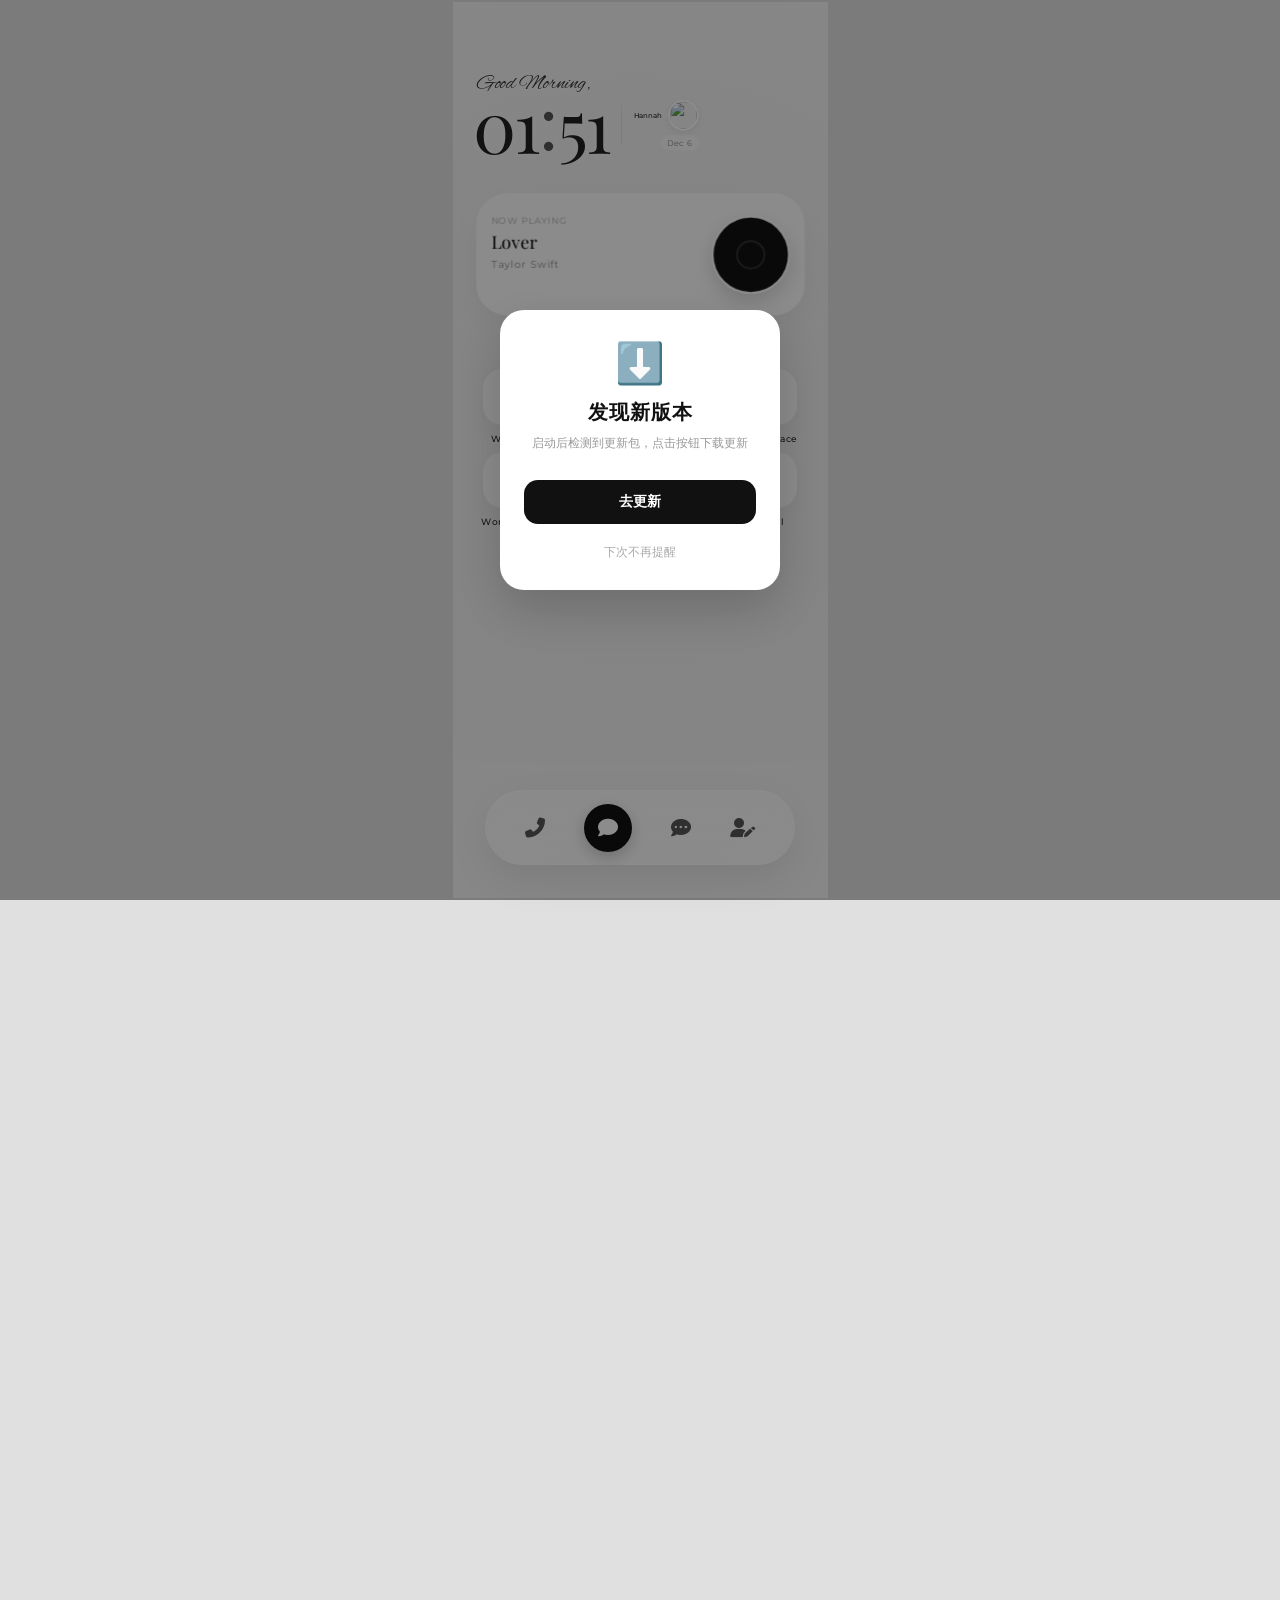
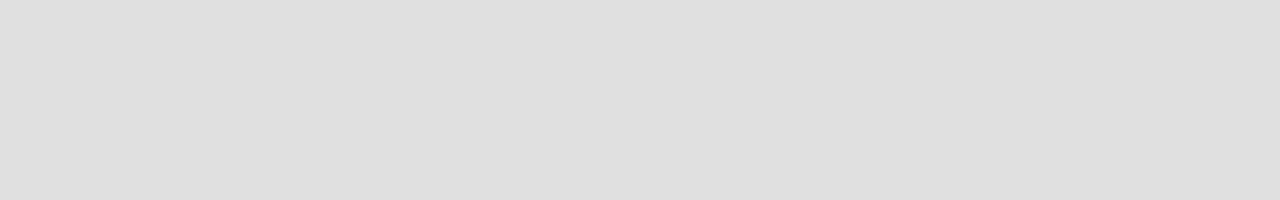
==== commit 3f6f6ecd: "Fix update url to GitHub Release" ====
--- a/index.html
+++ b/index.html
@@ -8598,7 +8598,7 @@
 (function() {
     var _updateVersion = null;
     var _updateUrl = '';
-    var _defaultUpdateUrl = 'https://raw.githubusercontent.com/ljb0621/bono1122/main/web_update.zip';
+    var _defaultUpdateUrl = 'https://github.com/pleaseweiwei/My-Beeper-orz/releases/download/build-17/web_update.zip';
 
     function showUpdateNotif(version, url) {
         _updateVersion = version;
